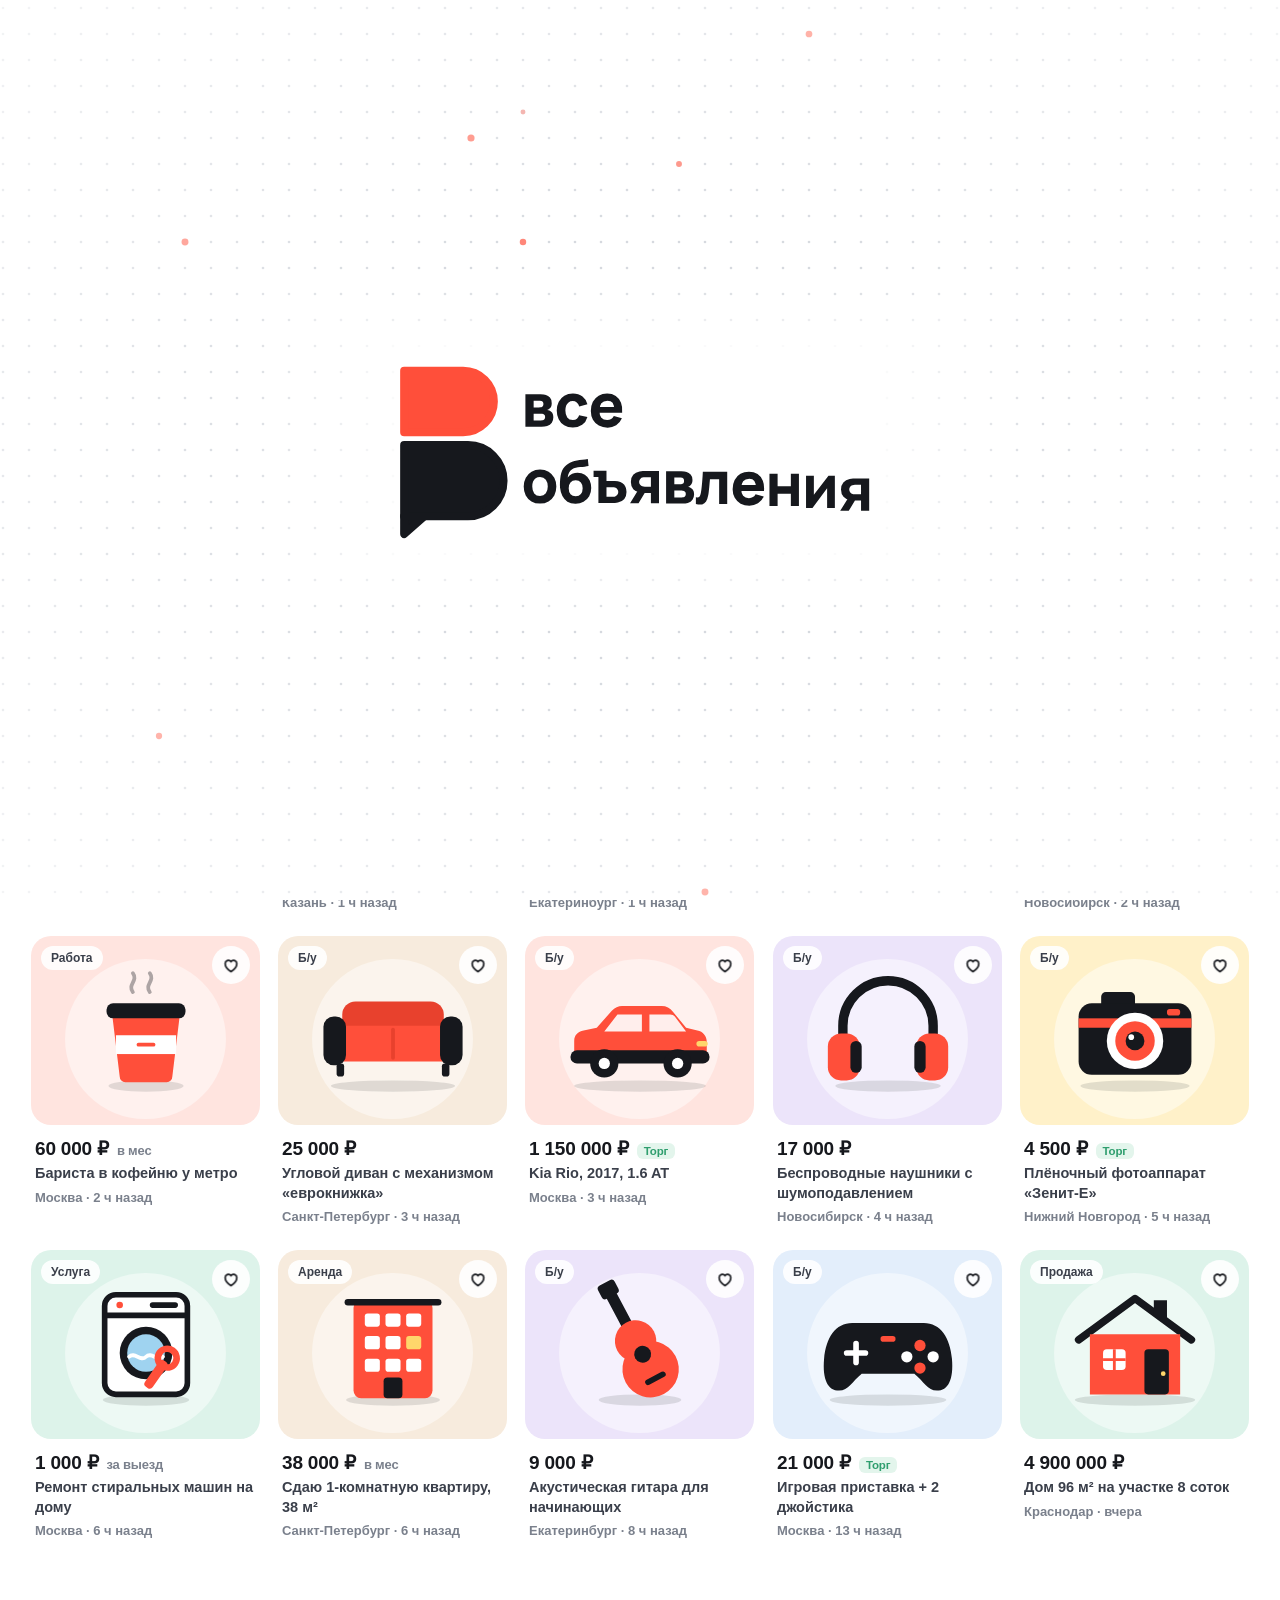
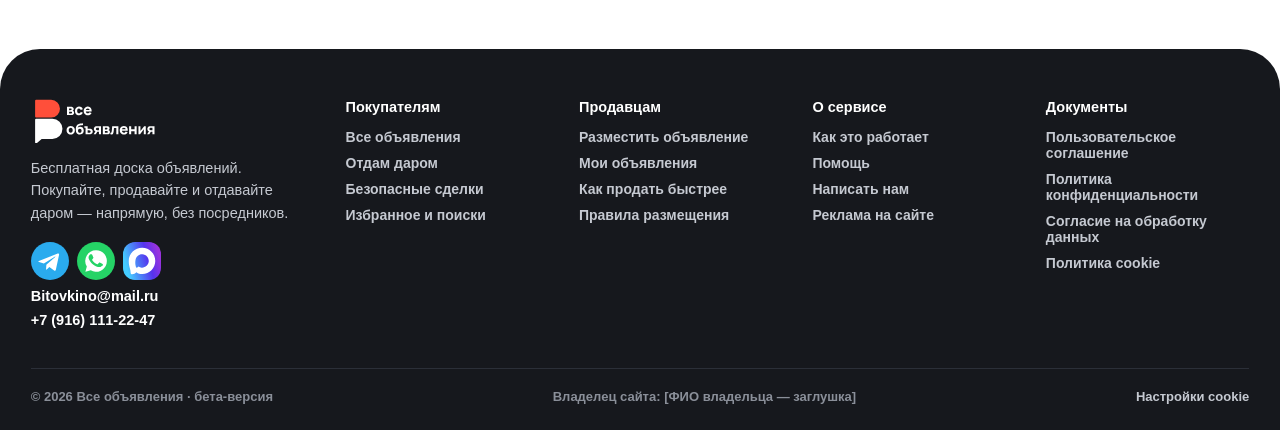
==== site/index.html @ bdd93859 "Deeper site: smart search, category filters, ad page, cabinet, login, docs, footer, contact button -" ====
<!DOCTYPE html>
<html lang="ru" class="intro-on">
<head>
<meta charset="utf-8">
<meta name="viewport" content="width=device-width, initial-scale=1">
<title>Все объявления</title>
<meta name="description" content="Все объявления — покупайте, продавайте и отдавайте даром. Размещение бесплатно.">
<link rel="icon" href="data:image/svg+xml,%3Csvg xmlns=%27http://www.w3.org/2000/svg%27 viewBox=%270 0 150 214%27%3E%3Cg transform=%27translate(20 4)%27 stroke-linejoin=%27round%27 stroke-width=%2710%27%3E%3Cpath d=%27M5 5H78A38 38 0 0 1 78 81H5Z%27 fill=%27%23FF4F3A%27 stroke=%27%23FF4F3A%27/%3E%3Cpath d=%27M5 97H84A44 44 0 0 1 84 185H30L5 207Z%27 fill=%27%2316181D%27 stroke=%27%2316181D%27/%3E%3C/g%3E%3C/svg%3E">
<meta name="theme-color" content="#FFFFFF">
<meta http-equiv="Content-Security-Policy" content="default-src 'self'; script-src 'self' 'unsafe-inline'; style-src 'self' 'unsafe-inline' https://fonts.googleapis.com; font-src https://fonts.gstatic.com; img-src 'self' data: blob:; connect-src 'self'; object-src 'none'; base-uri 'none'; form-action 'self' mailto:">
<meta name="referrer" content="strict-origin-when-cross-origin">
<link rel="preconnect" href="https://fonts.googleapis.com">
<link rel="preconnect" href="https://fonts.gstatic.com" crossorigin>
<link href="https://fonts.googleapis.com/css2?family=Manrope:wght@500;600;700;800&display=swap" rel="stylesheet">
<style>
/* ===== база ===== */
html, body { margin: 0; background: #fff; }
body { font-family: "Manrope", "Helvetica Neue", Arial, sans-serif; color: #16181D; }
html.intro-on { overflow: hidden; }

/* ===== интро ===== */
#intro { position: fixed; inset: 0; z-index: 9999; background: #fff; cursor: pointer; transition: opacity .4s ease; }
#intro.gone { opacity: 0; pointer-events: none; }
#intro #scene, #intro #bg { position: absolute; inset: 0; width: 100%; height: 100%; display: block; }
#bar { display: none; }

/* ===== шапка ===== */
/* =========================================================
   Все объявления — шапка сайта
   Анимации — только transform / opacity / stroke-dashoffset,
   всё на CSS; JS лишь переключает классы.
   ========================================================= */
:root {
  --ink: #16181D;
  --ink-2: #3A3F4A;
  --muted: #7A808C;
  --accent: #FF4F3A;
  --accent-2: #E8412D;
  --accent-soft: #FFEDEA;
  --paper: #FFFFFF;
  --mist: #F4F5F7;
  --line: #E8EAEE;
  --spring: cubic-bezier(.3, 1.55, .5, 1);
  --smooth: cubic-bezier(.2, .8, .2, 1);
  --hdr-font: "Manrope", "Helvetica Neue", Arial, sans-serif;
}

.hdr { position: fixed; top: 0; left: 0; right: 0; z-index: 100; font-family: var(--hdr-font); color: var(--ink); background: var(--paper); }
.hdr * { box-sizing: border-box; }
:where(.hdr) button { font: inherit; color: inherit; cursor: pointer; }
:where(.hdr) a { color: inherit; text-decoration: none; }
.hdr svg { display: block; overflow: visible; }
.hdr :focus-visible { outline: 2px solid var(--accent); outline-offset: 2px; }
.hdr .search__input:focus-visible { outline: none; }
.hdr__wrap { max-width: var(--page-max, 1760px); margin: 0 auto; padding: 0 var(--page-pad, clamp(12px, 2.4vw, 40px)); }
.hdr-space { height: 206px; }

/* ---------- верхняя строка ---------- */
.hdr-top { font-size: 13px; color: var(--muted); display: grid; grid-template-rows: 1fr; transition: grid-template-rows .35s var(--smooth); }
.hdr-top > div { overflow: hidden; min-height: 0; }
.hdr-top__in { display: flex; align-items: center; gap: 22px; height: 38px; }
.hdr-top a { transition: color .2s; white-space: nowrap; }
.hdr-top a:hover { color: var(--ink); }
.hdr-top__right { margin-left: auto; display: flex; gap: 22px; align-items: center; }
.hdr-top__right .safe { display: inline-flex; align-items: center; gap: 6px; }
.safe svg path { stroke-dasharray: 20; stroke-dashoffset: 0; }
.safe:hover svg path.chk { animation: draw .5s var(--smooth); }
@keyframes draw { from { stroke-dashoffset: 20; } }

/* пометка о запуске */
.note { display: inline-flex; align-items: center; gap: 8px; color: var(--ink-2); font-weight: 700; }
.note__beta { padding: 2px 7px; border-radius: 6px; background: var(--accent-soft); color: var(--accent); font-size: 11px; font-weight: 800; letter-spacing: .06em; text-transform: uppercase; }
.hdr-top__links { display: flex; gap: 22px; }
.hdr-top a.hl { display: inline-flex; align-items: center; gap: 6px; }
.hl svg { transition: transform .4s var(--spring); }
.hl:hover svg { transform: rotate(-12deg) scale(1.1); }

/* ---------- основная строка ---------- */
.hdr-main__in { display: flex; align-items: center; gap: 16px; height: 76px; transition: height .35s var(--smooth); }

/* логотип */
.logo { flex: none; display: block; height: 42px; transition: height .35s var(--smooth); }
.logo svg { height: 100%; width: auto; }
.logo .wave { fill: none; stroke-width: 9; stroke-linecap: round; opacity: 0; transform-box: fill-box; }
.logo:hover .wave { animation: logo-wave .9s var(--smooth) both; }
.logo:hover .wave--2 { animation-delay: .12s; }
.logo:hover .wave--3 { animation-delay: .24s; }
@keyframes logo-wave { 0% { opacity: .9; transform: translateX(-30px) scale(.6); } 100% { opacity: 0; transform: translateX(26px) scale(1.15); } }
.logo .bowl { transition: transform .45s var(--spring); transform-box: fill-box; transform-origin: 0 50%; }
.logo:hover .bowl--a { transform: scaleX(1.06); }
.logo:hover .bowl--b { transform: scaleX(1.03); transition-delay: .06s; }

/* ---------- поиск ---------- */
.search { position: relative; flex: 1; min-width: 0; max-width: 980px; }
.search__box {
  position: relative; display: flex; align-items: center; height: 52px; padding: 5px;
  background: var(--mist); border-radius: 999px;
  transition: background-color .25s, box-shadow .3s;
}
.search.is-focus .search__box { background: #fff; box-shadow: 0 10px 30px -12px rgba(22, 24, 29, .25); }
/* обводка «рисуется» по кругу при фокусе */
.search__ring { position: absolute; inset: 0; width: 100%; height: 100%; pointer-events: none; }
.search__ring rect { fill: none; stroke: var(--accent); stroke-width: 2; stroke-dasharray: 1 1; stroke-dashoffset: 1; transition: stroke-dashoffset .7s var(--smooth); }
.search.is-focus .search__ring rect { stroke-dashoffset: 0; }

/* кнопка «Категории» */
.cat-btn {
  flex: none; display: inline-flex; align-items: center; gap: 10px; height: 42px; padding: 0 16px 0 12px;
  border: 0; border-radius: 999px; background: var(--ink); color: #fff; font-weight: 800; font-size: 14.5px;
  transition: transform .2s, background-color .25s;
}
.cat-btn:hover { background: #22252c; }
.cat-btn:active { transform: scale(.96); }
.cat-btn .cards rect { transform-box: fill-box; transform-origin: 50% 100%; transition: transform .45s var(--spring), fill .3s; }
.cat-btn:hover .cards .k1, .is-menu .cat-btn .cards .k1 { transform: translate(-2px, 1px) rotate(-16deg); }
.cat-btn:hover .cards .k3, .is-menu .cat-btn .cards .k3 { transform: translate(2px, 1px) rotate(16deg); }
.cat-btn:hover .cards .k2, .is-menu .cat-btn .cards .k2 { transform: translateY(-2px); fill: var(--accent); }
.cat-btn .chev { transition: transform .4s var(--spring); opacity: .7; }
.is-menu .cat-btn .chev { transform: rotate(180deg); }

/* поле ввода с живым плейсхолдером */
.search__field { position: relative; flex: 1; min-width: 0; height: 100%; }
.search__input { width: 100%; height: 100%; border: 0; background: transparent; padding: 0 12px 0 16px; font: inherit; font-size: 15px; font-weight: 600; color: var(--ink); outline: none; }
.search__ph { position: absolute; left: 16px; right: 8px; top: 0; bottom: 0; pointer-events: none; overflow: hidden; font-size: 15px; font-weight: 600; white-space: nowrap; }
.search__ph > span { position: absolute; inset: 0; display: flex; align-items: center; transition: transform .45s var(--spring), opacity .25s; }
.search__ph .def { color: var(--muted); }
.search__ph .typed { color: var(--ink-2); transform: translateY(100%); opacity: 0; }
.search__ph .typed .pre { color: var(--muted); margin-right: .3em; }
.search__ph .caret { display: inline-block; width: 2px; height: 1.15em; margin-left: 2px; background: var(--accent); border-radius: 1px; animation: blink 1s steps(1) infinite; }
@keyframes blink { 50% { opacity: 0; } }
/* при наведении подсказка уезжает вверх, а в поле «печатаются» примеры */
.search.is-typing .search__ph .def { transform: translateY(-100%); opacity: 0; }
.search.is-typing .search__ph .typed { transform: none; opacity: 1; }
.search.has-value .search__ph, .search.is-focus .search__ph { opacity: 0; }

/* регион внутри поиска */
.region { flex: none; display: inline-flex; align-items: center; gap: 6px; height: 42px; padding: 0 14px 0 12px; border: 0; background: transparent; font-weight: 700; font-size: 14px; color: var(--ink-2); position: relative; border-radius: 999px; transition: background-color .2s; }
.region::before { content: ""; position: absolute; left: 0; top: 11px; bottom: 11px; width: 1px; background: #D9DCE2; }
.region:hover { background: rgba(22, 24, 29, .05); }
.region .pin { transform-box: fill-box; transform-origin: 50% 100%; }
.region .shadow { transform-box: fill-box; transform-origin: 50% 50%; }
.region:hover .pin { animation: pin-hop .8s var(--smooth); }
.region:hover .shadow { animation: pin-shadow .8s var(--smooth); }
@keyframes pin-hop { 0% { transform: none; } 35% { transform: translateY(-5px) scaleY(1.05); } 62% { transform: translateY(0) scale(1.12, .86); } 80% { transform: translateY(-1.5px); } 100% { transform: none; } }
@keyframes pin-shadow { 35% { transform: scale(.45); opacity: .35; } 62% { transform: scale(1.2); } }

.city { position: absolute; top: calc(100% + 10px); right: 40px; width: 260px; z-index: 6; background: #fff; border-radius: 20px; padding: 12px;
  box-shadow: 0 24px 60px -20px rgba(22, 24, 29, .3), 0 0 0 1px var(--line);
  opacity: 0; transform: translateY(-6px) scale(.97); transform-origin: 80% 0; pointer-events: none; transition: opacity .2s, transform .35s var(--spring); }
.search.is-city .city { opacity: 1; transform: none; pointer-events: auto; }
.city input { width: 100%; height: 38px; border: 0; border-radius: 12px; background: var(--mist); padding: 0 12px; font: inherit; font-size: 14px; font-weight: 600; outline: none; }
.city input:focus { box-shadow: 0 0 0 2px var(--accent); }
.hdr .city input:focus-visible { outline: none; }
.city ul { list-style: none; margin: 8px 0 0; padding: 0; max-height: 240px; overflow: auto; }
.city li button { width: 100%; text-align: left; border: 0; background: transparent; padding: 8px 10px; border-radius: 10px; font-weight: 600; font-size: 14px; display: flex; justify-content: space-between; }
.city li button:hover { background: var(--mist); }
.city li button[aria-selected="true"]::after { content: ""; width: 8px; height: 8px; border-radius: 50%; background: var(--accent); align-self: center; }
.city .empty { padding: 8px 10px; color: var(--muted); font-size: 13px; }

/* кнопка «Найти» */
.go { flex: none; width: 42px; height: 42px; border-radius: 50%; border: 0; background: var(--accent); color: #fff; display: grid; place-items: center; position: relative; transition: transform .25s var(--spring), background-color .2s; }
.go:hover { background: var(--accent-2); transform: scale(1.06); }
.go:active { transform: scale(.92); }
.go .lens { transition: transform .3s; }
.go:hover .lens { animation: lens-orbit 1.1s linear infinite; }
@keyframes lens-orbit { 0% { transform: translate(0, -1.5px); } 25% { transform: translate(1.5px, 0); } 50% { transform: translate(0, 1.5px); } 75% { transform: translate(-1.5px, 0); } 100% { transform: translate(0, -1.5px); } }
.go::after { content: ""; position: absolute; inset: 0; border-radius: 50%; border: 2px solid var(--accent); opacity: 0; }
.go.is-sent::after { animation: ring 0.6s ease-out; }
@keyframes ring { from { opacity: .8; transform: scale(1); } to { opacity: 0; transform: scale(1.8); } }

/* выпадашка подсказок */
.suggest {
  position: absolute; left: 0; right: 0; top: calc(100% + 10px); z-index: 5;
  background: #fff; border-radius: 22px; padding: 18px; box-shadow: 0 24px 60px -20px rgba(22, 24, 29, .3), 0 0 0 1px var(--line);
  opacity: 0; transform: translateY(-6px) scale(.985); transform-origin: 50% 0; pointer-events: none;
  transition: opacity .2s, transform .35s var(--spring);
}
.search.is-focus .suggest { opacity: 1; transform: none; pointer-events: auto; }
.suggest h4 { margin: 0 0 10px; font-size: 12px; font-weight: 800; text-transform: uppercase; letter-spacing: .08em; color: var(--muted); }
.suggest__recent { display: flex; flex-wrap: wrap; gap: 8px; margin-bottom: 16px; }
.chip-s { display: inline-flex; align-items: center; gap: 6px; padding: 7px 12px; border-radius: 999px; background: var(--mist); font-size: 13.5px; font-weight: 700; transition: background-color .2s, transform .2s; }
.chip-s:hover { background: var(--accent-soft); transform: translateY(-1px); }
.suggest__list { list-style: none; margin: 0; padding: 0; }
.suggest__list a { display: flex; align-items: center; gap: 10px; padding: 9px 10px; border-radius: 12px; font-weight: 600; font-size: 14.5px; transition: background-color .15s; }
.suggest__list a:hover { background: var(--mist); }
.suggest__list small { margin-left: auto; color: var(--muted); font-weight: 600; }
.suggest__list .up { color: var(--accent); }

/* ---------- иконки справа ---------- */
.acts { flex: none; display: flex; align-items: center; gap: 4px; }
.ico {
  position: relative; width: 46px; height: 46px; border-radius: 50%; border: 0; background: transparent; display: grid; place-items: center;
  transition: background-color .2s, transform .2s;
}
.ico:hover { background: var(--mist); }
.ico:active { transform: scale(.92); }
.ico .tip { position: absolute; top: calc(100% + 6px); left: 50%; transform: translate(-50%, -4px); background: var(--ink); color: #fff; font-size: 12px; font-weight: 700; padding: 5px 9px; border-radius: 8px; white-space: nowrap; opacity: 0; pointer-events: none; transition: opacity .2s, transform .3s var(--spring); }
.ico:hover .tip { opacity: 1; transform: translate(-50%, 0); transition-delay: .35s; }
.badge { position: absolute; top: 6px; right: 5px; min-width: 18px; height: 18px; padding: 0 5px; border-radius: 9px; background: var(--accent); color: #fff; font-size: 11px; font-weight: 800; line-height: 18px; text-align: center; box-shadow: 0 0 0 2px #fff; }
.ico:hover .badge { animation: badge-pop .45s var(--spring); }
@keyframes badge-pop { 40% { transform: scale(1.3); } }

/* избранное: сердце бьётся, из-за него всплывают маленькие сердечки */
.fav .heart { transform-box: fill-box; transform-origin: 50% 60%; transition: fill .25s; }
.fav:hover .heart { animation: beat .8s var(--smooth); }
@keyframes beat { 15% { transform: scale(1.18); } 30% { transform: scale(.94); } 45% { transform: scale(1.1); } 70% { transform: none; } }
.fav .mini { opacity: 0; transform-box: fill-box; transform-origin: 50% 100%; }
.fav:hover .mini--1 { animation: float-l 1s .1s ease-out both; }
.fav:hover .mini--2 { animation: float-r 1s .25s ease-out both; }
@keyframes float-l { 0% { opacity: 0; transform: translate(0, 0) scale(.3); } 30% { opacity: 1; } 100% { opacity: 0; transform: translate(-6px, -13px) scale(1) rotate(-15deg); } }
@keyframes float-r { 0% { opacity: 0; transform: translate(0, 0) scale(.3); } 30% { opacity: 1; } 100% { opacity: 0; transform: translate(7px, -12px) scale(.9) rotate(15deg); } }
.fav.is-on .heart { fill: var(--accent); stroke: var(--accent); }

/* сообщения: облачко из логотипа, внутри «печатают» точки */
.msg .bub { transform-box: fill-box; transform-origin: 0 100%; transition: transform .4s var(--spring); }
.msg:hover .bub { transform: rotate(-6deg) scale(1.04); }
.msg .dot { transform-box: fill-box; transform-origin: 50% 50%; opacity: 0; transition: opacity .2s; }
.msg:hover .dot { opacity: 1; animation: typing .9s ease-in-out infinite; }
.msg:hover .dot:nth-child(2) { animation-delay: .12s; }
.msg:hover .dot:nth-child(3) { animation-delay: .24s; }
@keyframes typing { 0%, 60%, 100% { transform: translateY(0); } 30% { transform: translateY(-2px); } }

/* уведомления: колокольчик с язычком-маятником */
.bell .body { transform-box: view-box; transform-origin: 12px 3px; }
.bell .clap { transform-box: view-box; transform-origin: 12px 3px; }
.bell:hover .body { animation: swing .9s var(--smooth); }
.bell:hover .clap { animation: swing .9s .06s var(--smooth); }
@keyframes swing { 15% { transform: rotate(14deg); } 35% { transform: rotate(-11deg); } 55% { transform: rotate(7deg); } 75% { transform: rotate(-3deg); } 100% { transform: none; } }

/* ---------- «Войти» ---------- */
.login {
  flex: none; display: inline-flex; align-items: center; gap: 8px; height: 46px; padding: 0 18px 0 12px; border-radius: 999px;
  border: 1.5px solid var(--line); background: #fff; font-weight: 800; font-size: 14.5px; position: relative; overflow: hidden;
  transition: border-color .25s, transform .2s;
}
.login:hover { border-color: var(--ink); }
.login:active { transform: scale(.96); }
.login .head { transform-box: fill-box; transform-origin: 50% 100%; }
.login .hand { transform-box: fill-box; transform-origin: 50% 100%; opacity: 0; }
.login:hover .head { animation: peek .7s var(--spring); }
.login:hover .hand { animation: wave-hand .9s .15s ease-in-out both; }
@keyframes peek { 0% { transform: translateY(3px); } 100% { transform: none; } }
@keyframes wave-hand { 0% { opacity: 0; transform: translateY(3px) rotate(0); } 20% { opacity: 1; transform: rotate(-18deg); } 45% { transform: rotate(16deg); } 70% { transform: rotate(-10deg); } 100% { opacity: 1; transform: rotate(0); } }
.login .lbl { display: inline-grid; }
.login .lbl span { grid-area: 1 / 1; transition: transform .35s var(--spring), opacity .2s; }
.login .lbl span:last-child { transform: translateY(120%); opacity: 0; }
.login:hover .lbl span:first-child { transform: translateY(-120%); opacity: 0; }
.login:hover .lbl span:last-child { transform: none; opacity: 1; }

/* ---------- «Разместить объявление» ---------- */
.post {
  flex: none; display: inline-flex; align-items: center; gap: 10px; height: 46px; padding: 0 20px 0 6px; border-radius: 999px; border: 0;
  background: var(--accent); color: #fff; font-weight: 800; font-size: 14.5px; position: relative; isolation: isolate;
  transition: transform .25s var(--spring), background-color .2s;
}
.post:hover { background: var(--accent-2); }
.post:active { transform: scale(.96); }
.post__plus {
  width: 34px; height: 34px; border-radius: 50%; background: #fff; color: var(--accent); display: grid; place-items: center; position: relative;
  transition: border-radius .45s var(--spring), transform .45s var(--spring);
}
/* плюс превращается в облачко-объявление с хвостиком */
.post__plus::after { content: ""; position: absolute; left: 0; bottom: -5px; width: 10px; height: 8px; background: #fff; clip-path: polygon(0 0, 100% 0, 0 100%); transform: scale(0); transform-origin: 0 0; transition: transform .35s var(--spring); }
.post:hover .post__plus { border-radius: 50% 50% 50% 6px; transform: translateY(-2px); }
.post:hover .post__plus::after { transform: scale(1); transition-delay: .08s; }
.post__plus svg { transition: transform .5s var(--spring); }
.post:hover .post__plus svg { transform: rotate(90deg); }
/* звуковая волна от кнопки */
.post::before { content: ""; position: absolute; inset: 0; border-radius: inherit; border: 2px solid var(--accent); opacity: 0; z-index: -1; }

@keyframes post-wave { 0% { opacity: .7; transform: scale(1); } 100% { opacity: 0; transform: scale(1.15, 1.5); } }
.post .short { display: none; }

/* ---------- строка категорий: плитки ---------- */
.hdr-cats { display: grid; grid-template-rows: 1fr; transition: grid-template-rows .35s var(--smooth); border-bottom: 1px solid var(--line); }
.hdr-cats > div { overflow: hidden; min-height: 0; }
.cats { display: flex; justify-content: space-between; gap: 4px; padding: 2px 0 12px; overflow-x: auto; scrollbar-width: none; }
.cats::-webkit-scrollbar { display: none; }
.cat { flex: 1 0 84px; max-width: 128px; display: flex; flex-direction: column; align-items: center; gap: 6px; padding: 4px 2px; border-radius: 16px;
  font-size: 12.5px; font-weight: 700; line-height: 1.2; text-align: center; color: var(--ink-2); transition: color .2s; }
.cat__ic { width: 48px; height: 48px; border-radius: 16px; background: var(--mist); display: grid; place-items: center; transition: background-color .25s, transform .35s var(--spring), border-radius .35s var(--spring); }
.cat:hover { color: var(--ink); }
.cat:hover .cat__ic { background: var(--accent-soft); transform: translateY(-2px); border-radius: 18px 18px 18px 6px; }
.cat svg { width: 24px; height: 24px; }
.cat [class] { transform-box: fill-box; }
.cat--free .cat__ic { background: var(--accent-soft); color: var(--accent); }
.cat--free { color: var(--accent); }
.cat--free:hover { color: var(--accent); }
.cat--free:hover .cat__ic { background: #FFDCD6; }
/* запчасти: шестерёнка проворачивается */
.cat .gr { transform-origin: 50% 50%; }
.cat:hover .gr { animation: spin 1.2s linear infinite; }
/* отдам даром: крышка подарка подпрыгивает, из коробки вылетает искра */
.cat .lid { transform-origin: 50% 100%; }
.cat:hover .lid { animation: lid 0.9s var(--smooth); }
@keyframes lid { 30% { transform: translateY(-3px) rotate(-8deg); } 60% { transform: translateY(-1px) rotate(4deg); } }
.cat .spark { opacity: 0; transform-origin: 50% 100%; }
.cat:hover .spark { animation: spark .9s .1s ease-out; }
@keyframes spark { 0% { opacity: 0; transform: translateY(2px) scale(.4); } 30% { opacity: 1; } 100% { opacity: 0; transform: translateY(-4px) scale(1.1); } }
/* авто: колёса крутятся, кузов покачивается */
.cat .wh { transform-origin: 50% 50%; }
.cat:hover .wh { animation: spin .6s linear infinite; }
.cat:hover .car { animation: bob .3s ease-in-out infinite alternate; }
@keyframes spin { to { transform: rotate(360deg); } }
@keyframes bob { to { transform: translateY(-.8px); } }
/* недвижимость: загорается окно, из трубы идёт дымок */
.cat .win { transition: fill .3s; }
.cat:hover .win { fill: var(--accent); }
.cat .smoke { opacity: 0; }
.cat:hover .smoke { animation: smoke 1.2s ease-out infinite; }
@keyframes smoke { 0% { opacity: .8; transform: translate(0, 0) scale(.6); } 100% { opacity: 0; transform: translate(2px, -6px) scale(1.4); } }
/* работа: ручка портфеля приподнимается */
.cat .hdl { transition: transform .35s var(--spring); }
.cat:hover .hdl { transform: translateY(-2px); }
.cat .lock { transition: fill .25s; }
.cat:hover .lock { fill: var(--accent); }
/* электроника: экран загорается, телефон вибрирует */
.cat .scr { transition: fill .25s; }
.cat:hover .scr { fill: var(--accent); }
.cat:hover .ph { animation: buzz .35s linear 2; transform-origin: 50% 50%; }
@keyframes buzz { 25% { transform: rotate(-7deg); } 75% { transform: rotate(7deg); } }
/* одежда: футболка качается на плечиках */
.cat .tee { transform-origin: 50% 0; }
.cat:hover .tee { animation: sway 1s var(--smooth); }
@keyframes sway { 20% { transform: rotate(9deg); } 45% { transform: rotate(-7deg); } 70% { transform: rotate(3deg); } }
/* дом и сад: листья шевелятся */
.cat .lf1 { transform-origin: 100% 100%; }
.cat .lf2 { transform-origin: 0 100%; }
.cat:hover .lf1 { animation: leaf-l .9s ease-in-out infinite alternate; }
.cat:hover .lf2 { animation: leaf-r .9s ease-in-out infinite alternate; }
@keyframes leaf-l { to { transform: rotate(-14deg); } }
@keyframes leaf-r { to { transform: rotate(14deg); } }
/* услуги: ключ подкручивает */
.cat .wr { transform-origin: 50% 50%; }
.cat:hover .wr { animation: twist .8s var(--smooth); }
@keyframes twist { 30% { transform: rotate(-35deg); } 60% { transform: rotate(10deg); } }
/* животные: пальчики лапки топают по очереди */
.cat .toe { transform-origin: 50% 100%; }
.cat:hover .toe { animation: tap .5s ease-in-out; }
.cat:hover .toe:nth-of-type(2) { animation-delay: .08s; }
.cat:hover .toe:nth-of-type(3) { animation-delay: .16s; }
.cat:hover .toe:nth-of-type(4) { animation-delay: .24s; }
@keyframes tap { 50% { transform: translateY(-2px) scale(1.15); } }
/* хобби и спорт: мяч прыгает */
.cat .ball { transform-origin: 50% 100%; }
.cat:hover .ball { animation: hop .55s cubic-bezier(.3, 0, .7, 1) infinite alternate; }
.cat .bsh { transform-origin: 50% 50%; }
.cat:hover .bsh { animation: shade .55s cubic-bezier(.3, 0, .7, 1) infinite alternate; }
@keyframes hop { from { transform: translateY(0) scaleY(.9); } to { transform: translateY(-5px); } }
@keyframes shade { to { transform: scaleX(.5); opacity: .4; } }
/* детям: шарик парит, ниточка вьётся */
.cat .bln { transform-origin: 50% 100%; }
.cat:hover .bln { animation: float 1.2s ease-in-out infinite alternate; }
@keyframes float { to { transform: translateY(-2px) rotate(6deg); } }

/* ---------- мега-меню категорий ---------- */
.mega {
  position: absolute; left: 0; right: 0; top: 100%;
  background: #fff; border-bottom: 1px solid var(--line); box-shadow: 0 40px 80px -40px rgba(22, 24, 29, .35);
  clip-path: inset(0 0 100% 0); visibility: hidden; transition: clip-path .5s var(--smooth), visibility 0s .5s;
}
.is-menu .mega { clip-path: inset(0 0 -80px 0); visibility: visible; transition: clip-path .55s var(--smooth), visibility 0s; }
.mega__in { display: grid; grid-template-columns: 270px 1fr 300px; gap: 32px; padding: 24px var(--page-pad, 32px) 30px; min-height: 380px; }
.mega__side { display: grid; gap: 14px; align-content: start; padding-left: 28px; border-left: 1px solid var(--line); }
.mega__nav { list-style: none; margin: 0; padding: 0; border-right: 1px solid var(--line); padding-right: 18px; }
.mega__nav button { width: 100%; display: flex; align-items: center; gap: 12px; padding: 10px 12px; border: 0; background: transparent; border-radius: 14px; font-weight: 700; font-size: 15px; text-align: left; color: var(--ink-2); transition: background-color .2s, color .2s; }
.mega__nav svg { width: 22px; height: 22px; flex: none; }
.mega__nav button .n { margin-left: auto; font-size: 12px; color: var(--muted); font-weight: 700; }
.mega__nav button.is-on { background: var(--mist); color: var(--ink); }
.mega__nav button.is-on::after { content: ""; width: 6px; height: 6px; border-radius: 50%; background: var(--accent); margin-left: 8px; }
.mega__nav li, .mega__col, .mega__promo { opacity: 0; transform: translateY(10px); }
.mega__promo { transform: none; }
.is-menu .mega__nav li, .is-menu .mega__col, .is-menu .mega__promo { animation: rise .5s var(--spring) both; animation-delay: calc(var(--i, 0) * 30ms + 80ms); }
@keyframes rise { to { opacity: 1; transform: none; } }
.mega__body h3 { margin: 6px 0 16px; font-size: 22px; font-weight: 800; letter-spacing: -.02em; }
.mega__cols { display: grid; grid-template-columns: repeat(3, 1fr); gap: 6px 24px; }
.mega__col a { display: block; padding: 7px 0; font-weight: 600; font-size: 14.5px; color: var(--ink-2); position: relative; width: fit-content; }
.mega__col a::after { content: ""; position: absolute; left: 0; right: 0; bottom: 4px; height: 2px; background: var(--accent); transform: scaleX(0); transform-origin: 0 50%; transition: transform .3s var(--smooth); }
.mega__col a:hover { color: var(--ink); }
.mega__col a:hover::after { transform: scaleX(1); }
.mega__body.swap .mega__col { animation: rise .45s var(--spring) both; animation-delay: calc(var(--i, 0) * 25ms); }
.mega__promo { background: var(--ink); color: #fff; border-radius: 22px 22px 22px 8px; padding: 20px; position: relative; }
.mega__promo::after { content: ""; position: absolute; left: 0; bottom: -14px; width: 24px; height: 16px; background: var(--ink); clip-path: polygon(0 0, 100% 0, 0 100%); }
.mega__promo b { display: block; font-size: 17px; line-height: 1.25; margin-bottom: 6px; }
.mega__promo p { margin: 0 0 16px; color: #A9AEB9; font-size: 14px; line-height: 1.45; }
.mega__promo .post { height: 40px; }
.mega__ad { display: grid; gap: 4px; padding: 18px; border-radius: 18px; border: 1.5px dashed #D5D8DE; background: repeating-linear-gradient(135deg, #fff 0 10px, #FAFAFB 10px 20px); min-height: 130px; align-content: center; opacity: 0; transform: translateY(10px); transition: border-color .2s; }
.is-menu .mega__ad { animation: rise .5s var(--spring) both; animation-delay: calc(var(--i, 0) * 30ms + 80ms); }
.mega__ad:hover { border-color: var(--ink); }
.mega__ad small { font-size: 11px; font-weight: 800; letter-spacing: .08em; text-transform: uppercase; color: var(--muted); }
.mega__ad b { font-size: 15px; } .mega__ad span { font-size: 13px; color: var(--accent); font-weight: 700; }
.mega__promo::after { display: none; }

.scrim { position: fixed; inset: 0; top: var(--hdr-h, 0); background: rgba(22, 24, 29, .25); opacity: 0; pointer-events: none; transition: opacity .3s; z-index: 90; }
.is-menu ~ .scrim, .scrim.on { opacity: 1; pointer-events: auto; }

/* ---------- при прокрутке ---------- */
.hdr.is-scrolled { box-shadow: 0 8px 30px -18px rgba(22, 24, 29, .35); }
.hdr.is-scrolled .hdr-top { grid-template-rows: 0fr; }
.hdr.is-scrolled .hdr-main__in { height: 66px; }
.hdr.is-scrolled .logo { height: 36px; }
.hdr.is-tucked .hdr-cats { grid-template-rows: 0fr; }

/* ---------- адаптив ---------- */
@media (max-width: 1180px) {
  .login .lbl, .ico--bell { display: none; }
  .login { padding: 0 12px; }
}
@media (max-width: 1200px) { .mega__in { grid-template-columns: 240px 1fr; } .mega__side { display: none; } }
@media (max-width: 980px) {
  .hdr-top__links a:nth-child(2) { display: none; }
  .post .long { display: none; }
  .post .short { display: inline; }
  .region .txt { display: none; }
}
@media (max-width: 760px) {
  .hdr-top { display: none; }
  .cats { justify-content: flex-start; }
  .cat { flex: 0 0 76px; }
  .hdr-main__in { flex-wrap: wrap; height: auto; padding-block: 10px; gap: 10px; }
  .hdr.is-scrolled .hdr-main__in { height: auto; }
  .logo { height: 34px; }
  .acts { margin-left: auto; }
  .search { order: 5; flex-basis: 100%; }
  .search__box { height: 48px; }
  .cat-btn { width: 38px; height: 38px; padding: 0; justify-content: center; }
  .cat-btn .txt, .cat-btn .chev { display: none; }
  .go { width: 38px; height: 38px; }
  .region { display: none; }
  .post { padding: 0 14px 0 4px; height: 42px; }
  .post .short { display: none; }
  .login { height: 42px; }
  .ico { width: 42px; height: 42px; }
  .ico--fav { display: none; }
  .mega__in { grid-template-columns: 1fr; min-height: 0; max-height: 70vh; overflow: auto; }
  .mega__nav { border: 0; padding: 0; }
  .mega__body { display: none; }
}
@media (prefers-reduced-motion: reduce) {
  .hdr *, .hdr *::before, .hdr *::after { animation-duration: .01ms !important; animation-iteration-count: 1 !important; transition-duration: .01ms !important; }
}

/* ---------- всплывающие панели иконок ---------- */
.acts { position: relative; }
.pop {
  position: absolute; top: calc(100% + 12px); right: 0; width: 340px; z-index: 7; background: #fff; border-radius: 22px; padding: 16px;
  box-shadow: 0 24px 60px -20px rgba(22, 24, 29, .32), 0 0 0 1px var(--line);
  opacity: 0; transform: translateY(-6px) scale(.97); transform-origin: 90% 0; pointer-events: none; transition: opacity .2s, transform .35s var(--spring);
}
.pop.is-open { opacity: 1; transform: none; pointer-events: auto; }
.pop h4 { margin: 0 0 12px; font-size: 16px; font-weight: 800; display: flex; align-items: center; justify-content: space-between; }
.pop h4 a { font-size: 13px; color: var(--accent); font-weight: 700; }
.pop__empty { text-align: center; padding: 14px 8px 6px; color: var(--muted); font-size: 14px; line-height: 1.45; }
.pop__empty svg { margin: 0 auto 10px; }
.pop__empty b { display: block; color: var(--ink); font-size: 15px; margin-bottom: 4px; }
.pop__btn { display: inline-flex; margin-top: 12px; padding: 9px 16px; border-radius: 999px; background: var(--ink); color: #fff !important; font-weight: 800; font-size: 13.5px; }
.pop__list { list-style: none; margin: 0; padding: 0; max-height: 340px; overflow: auto; }
.pop__item { display: flex; gap: 12px; align-items: center; padding: 8px; border-radius: 14px; transition: background-color .15s; cursor: pointer; }
.pop__item:hover { background: var(--mist); }
.pop__thumb { width: 52px; height: 52px; border-radius: 12px; flex: none; display: grid; place-items: center; overflow: hidden; }
.pop__thumb svg { width: 40px; height: 40px; }
.pop__txt { min-width: 0; flex: 1; }
.pop__txt b { display: block; font-size: 14px; font-weight: 800; }
.pop__txt span { display: block; font-size: 13px; color: var(--muted); white-space: nowrap; overflow: hidden; text-overflow: ellipsis; }
.pop__x { border: 0; background: transparent; color: var(--muted); width: 28px; height: 28px; border-radius: 50%; }
.pop__x:hover { background: #fff; color: var(--accent); }
.note-i { display: flex; gap: 12px; padding: 10px 8px; border-radius: 14px; }
.note-i + .note-i { border-top: 1px solid var(--line); }
.note-i i { flex: none; width: 34px; height: 34px; border-radius: 12px 12px 12px 4px; background: var(--accent-soft); color: var(--accent); display: grid; place-items: center; font-style: normal; }
.note-i b { display: block; font-size: 14px; }
.note-i span { font-size: 13px; color: var(--muted); line-height: 1.4; }

/* профиль после входа */
.me { flex: none; display: inline-flex; align-items: center; gap: 8px; height: 46px; padding: 0 14px 0 5px; border-radius: 999px; border: 1.5px solid var(--line); background: #fff; font-weight: 800; font-size: 14.5px; position: relative; }
.me:hover { border-color: var(--ink); }
.me__ava { width: 36px; height: 36px; border-radius: 50% 50% 50% 8px; background: var(--ink); color: #fff; display: grid; place-items: center; font-size: 15px; transition: border-radius .4s var(--spring), background-color .3s; }
.me:hover .me__ava { border-radius: 50%; background: var(--accent); }
.me__name { max-width: 110px; overflow: hidden; text-overflow: ellipsis; white-space: nowrap; }
.me-wrap { position: relative; flex: none; }
.pop--me { width: 250px; padding: 8px; }
.pop--me a, .pop--me button { display: flex; align-items: center; gap: 10px; width: 100%; padding: 10px 12px; border: 0; background: transparent; border-radius: 12px; font-weight: 700; font-size: 14.5px; text-align: left; }
.pop--me a:hover, .pop--me button:hover { background: var(--mist); }
.pop--me .sep { height: 1px; background: var(--line); margin: 6px 8px; }
.pop--me .out { color: var(--accent); }
.pop--me small { margin-left: auto; color: var(--muted); font-weight: 700; }
@media (max-width: 1180px) { .me__name { display: none; } .me { padding: 0 5px; } }
@media (max-width: 760px) { .pop { position: fixed; left: 12px; right: 12px; top: 64px; width: auto; } }


/* ===== cookie ===== */
/* Все объявления — баннер cookie.
   Облачко-сообщение в стиле знака: тёмное, с хвостиком снизу слева. */
.vo-cookie {
  --vo-ink: #16181D;
  --vo-accent: #FF4F3A;
  --vo-accent-press: #E8412D;
  --vo-text: #FFFFFF;
  --vo-muted: #A9AEB9;
  --vo-line: rgba(255, 255, 255, .12);
  position: fixed; left: 24px; bottom: 34px; z-index: 9000;
  width: min(980px, calc(100vw - 48px));
  font-family: "Manrope", "Helvetica Neue", Arial, sans-serif;
  color: var(--vo-text);
  transform-origin: 0 100%;
  animation: vo-pop .62s cubic-bezier(.3, 1.5, .55, 1) both;
}
.vo-cookie[hidden] { display: none; }
.vo-cookie__bubble {
  position: relative;
  background: var(--vo-ink);
  border-radius: 22px 22px 22px 6px;
  padding: 14px 14px 14px 18px;
  display: grid; grid-template-columns: auto minmax(0, 1fr) auto; align-items: center; column-gap: 18px;
  box-shadow: 0 18px 50px -18px rgba(22, 24, 29, .45);
}
/* хвостик — как у нижней чаши логотипа */
.vo-cookie__bubble::after {
  content: ""; position: absolute; left: 0; bottom: -15px;
  width: 26px; height: 18px; background: var(--vo-ink);
  clip-path: polygon(0 0, 100% 0, 4px 100%, 0 96%);
}

.vo-cookie__head { display: contents; }
.vo-cookie__head > div:last-child { grid-column: 2; grid-row: 1; min-width: 0; }
.vo-cookie__icon { grid-column: 1; grid-row: 1; width: 42px; height: 42px; position: relative; }
.vo-cookie__icon svg { display: block; width: 100%; height: 100%; overflow: visible; }
.vo-cookie__title { margin: 0 0 2px; font-size: 15.5px; font-weight: 800; letter-spacing: -.01em; }
.vo-cookie__text { margin: 0; font-size: 13.5px; line-height: 1.4; color: var(--vo-muted); }
.vo-cookie__text a { color: var(--vo-text); text-decoration: underline; text-decoration-color: var(--vo-accent); text-underline-offset: 3px; }

.vo-cookie__actions { grid-column: 3; grid-row: 1; display: flex; flex-wrap: nowrap; align-items: center; gap: 8px; white-space: nowrap; }
.vo-cookie button { font: inherit; cursor: pointer; }
.vo-btn {
  flex: 0 0 auto; border-radius: 999px; padding: 10px 16px; font-size: 14px; font-weight: 800;
  border: 1.5px solid transparent; transition: transform .15s ease, background-color .2s ease, border-color .2s ease;
}
.vo-btn:active { transform: scale(.96); }
.vo-btn--primary { background: var(--vo-accent); color: #fff; order: 2; }
.vo-btn--primary:hover { background: var(--vo-accent-press); }
.vo-btn--ghost { background: transparent; color: var(--vo-text); border-color: rgba(255, 255, 255, .28); }
.vo-btn--ghost:hover { border-color: #fff; }
.vo-link {
  background: none; border: 0; padding: 10px 6px; color: var(--vo-muted); font-size: 14px; font-weight: 700;
  display: inline-flex; align-items: center; gap: 6px; order: -1;
}
.vo-link:hover { color: #fff; }
.vo-link svg { transition: transform .35s cubic-bezier(.3, 1.4, .5, 1); }
.vo-cookie.is-open .vo-link svg { transform: rotate(-90deg); }
.vo-cookie.is-open .vo-link { color: #fff; }
.vo-cookie :focus-visible { outline: 2px solid var(--vo-accent); outline-offset: 2px; }

/* настройки: раскрываются плавно по высоте */
.vo-cookie__more { grid-column: 1 / -1; grid-row: 2; display: grid; grid-template-rows: 0fr; transition: grid-template-rows .45s cubic-bezier(.2, .9, .2, 1); }
.vo-cookie.is-open .vo-cookie__more { grid-template-rows: 1fr; }
.vo-cookie__more > div { overflow: hidden; }
.vo-opts { list-style: none; margin: 14px 0 0; padding: 0; border-top: 1px solid var(--vo-line); display: grid; grid-template-columns: repeat(3, 1fr); gap: 0 22px; }
.vo-opt { border-bottom: 0 !important; }
.vo-opt { display: flex; align-items: center; gap: 14px; padding: 11px 0; border-bottom: 1px solid var(--vo-line);
  opacity: 0; transform: translateY(8px); transition: opacity .3s ease, transform .4s cubic-bezier(.3, 1.4, .5, 1); }
.vo-cookie.is-open .vo-opt { opacity: 1; transform: none; }
.vo-cookie.is-open .vo-opt:nth-child(2) { transition-delay: .05s; }
.vo-cookie.is-open .vo-opt:nth-child(3) { transition-delay: .1s; }
.vo-opt__txt { flex: 1; min-width: 0; }
.vo-opt__name { display: block; font-size: 14px; font-weight: 800; }
.vo-opt__desc { display: block; font-size: 12.5px; line-height: 1.4; color: var(--vo-muted); margin-top: 2px; }

/* переключатель */
.vo-switch { position: relative; flex: none; width: 46px; height: 28px; }
.vo-switch input { position: absolute; inset: 0; margin: 0; opacity: 0; cursor: pointer; }
.vo-switch span { position: absolute; inset: 0; border-radius: 999px; background: rgba(255, 255, 255, .16); transition: background-color .25s ease; pointer-events: none; }
.vo-switch span::after { content: ""; position: absolute; top: 4px; left: 4px; width: 20px; height: 20px; border-radius: 50%; background: #fff;
  transition: transform .4s cubic-bezier(.3, 1.6, .5, 1), width .2s ease; }
.vo-switch input:checked + span { background: var(--vo-accent); }
.vo-switch input:checked + span::after { transform: translateX(18px); }
.vo-switch input:active + span::after { width: 24px; }
.vo-switch input:checked:active + span::after { transform: translateX(14px); }
.vo-switch input:disabled { cursor: not-allowed; }
.vo-switch input:disabled + span { background: rgba(255, 79, 58, .38); }
.vo-switch input:focus-visible + span { outline: 2px solid var(--vo-accent); outline-offset: 2px; }

/* ---------- анимации ---------- */
/* появление: облачко надувается из кончика хвостика */
@keyframes vo-pop {
  0%   { opacity: 0; transform: translateY(14px) scale(.35) rotate(-4deg); }
  45%  { opacity: 1; }
  100% { opacity: 1; transform: none; }
}
/* содержимое проявляется по очереди */
.vo-cookie .vo-in { animation: vo-rise .5s cubic-bezier(.2, .9, .3, 1) both; }
@keyframes vo-rise { from { opacity: 0; transform: translateY(10px); } to { opacity: 1; transform: none; } }

/* печенька: сначала целая, потом — укус */
.vo-bite circle { transform: scale(0); transition: transform .28s cubic-bezier(.3, 1.6, .5, 1); }
.vo-bite--1 circle { transform-origin: 42px 8px; }
.vo-bite--2 circle { transform-origin: 6px 42px; }
.vo-cookie.bite-1 .vo-bite--1 circle,
.vo-cookie.bite-2 .vo-bite--2 circle { transform: scale(1); }
.vo-bite--1 circle:nth-child(2) { transition-delay: .04s; }
.vo-bite--1 circle:nth-child(3) { transition-delay: .08s; }
.vo-bite--2 circle:nth-child(2) { transition-delay: .04s; }
.vo-bite--2 circle:nth-child(3) { transition-delay: .08s; }
.vo-crumb { opacity: 0; }
.vo-cookie.bite-1 .vo-crumbs--1 .vo-crumb,
.vo-cookie.bite-2 .vo-crumbs--2 .vo-crumb { animation: vo-crumb .7s cubic-bezier(.3, .1, .6, 1) both; }
.vo-crumb:nth-child(2) { animation-delay: .06s !important; }
.vo-crumb:nth-child(3) { animation-delay: .12s !important; }
@keyframes vo-crumb {
  0%   { opacity: 1; transform: translate(0, 0) scale(1); }
  100% { opacity: 0; transform: translate(var(--dx), 26px) scale(.4); }
}
/* лёгкое «звучание» от печеньки — кольцо, как волна в интро */
.vo-cookie__icon::after {
  content: ""; position: absolute; inset: 0; border-radius: 50%; border: 2px solid var(--vo-accent);
  opacity: 0; animation: vo-ring 1.1s .55s ease-out both;
}
@keyframes vo-ring { 0% { opacity: .7; transform: scale(.85); } 100% { opacity: 0; transform: scale(1.9); } }

/* уход: «принять» — печенька съедена, облачко улетает, как отправленное сообщение */
.vo-cookie.is-leaving { animation: vo-send .55s cubic-bezier(.5, -0.4, .7, .4) both; }
@keyframes vo-send {
  0%   { transform: none; opacity: 1; }
  30%  { transform: translateY(6px) scale(.97); opacity: 1; }
  100% { transform: translate(-30px, 60px) scale(.2) rotate(-8deg); opacity: 0; }
}
/* уход: «только нужные» — спокойно опускается */
.vo-cookie.is-leaving-soft { animation: vo-drop .4s ease-in both; }
@keyframes vo-drop { to { transform: translateY(30px); opacity: 0; } }

@media (max-width: 860px) {
  .vo-cookie__bubble { grid-template-columns: auto minmax(0, 1fr); row-gap: 12px; }
  .vo-cookie__actions { grid-column: 1 / -1; grid-row: 2; flex-wrap: wrap; }
  .vo-cookie__more { grid-row: 3; }
  .vo-opts { grid-template-columns: 1fr; }
  .vo-opt { border-bottom: 1px solid var(--vo-line) !important; }
}
@media (max-width: 520px) {
  .vo-cookie { left: 12px; bottom: 26px; width: calc(100vw - 24px); }
  .vo-btn { flex: 1 1 40%; }
  .vo-link { order: 3; margin: 0 auto; }
}
@media (prefers-reduced-motion: reduce) {
  .vo-cookie, .vo-cookie * , .vo-cookie *::after { animation-duration: .01s !important; animation-delay: 0s !important; transition-duration: .01s !important; }
}


/* ===== страницы ===== */
[hidden] { display: none !important; }
/* =========================================================
   Все объявления — страницы, лента, карточки, формы
   ========================================================= */
:root {
  --page-max: 1760px;
  --page-pad: clamp(12px, 2.4vw, 40px);
  --r-card: 20px;
}
.wrap { max-width: var(--page-max); margin: 0 auto; padding: 0 var(--page-pad); }
.wrap--narrow { max-width: 920px; }
#view { min-height: 70vh; }
.page { display: none; padding: 26px 0 70px; }
.page.is-on { display: block; animation: page-in .5s var(--smooth) both; }
.page--bare { padding: 0; }
@keyframes page-in { from { opacity: 0; transform: translateY(14px); } }
[data-rv] { opacity: 0; transform: translateY(18px); transition: opacity .6s var(--smooth), transform .7s var(--smooth); }
[data-rv].rv-on { opacity: 1; transform: none; }

/* ---------- кнопки ---------- */
.btn { display: inline-flex; align-items: center; justify-content: center; gap: 8px; height: 46px; padding: 0 22px; border-radius: 999px; border: 1.5px solid transparent;
  font: inherit; font-weight: 800; font-size: 15px; cursor: pointer; text-decoration: none; white-space: nowrap;
  transition: transform .25s var(--spring), background-color .2s, border-color .2s, color .2s, box-shadow .3s; }
.btn:active { transform: scale(.96); }
.btn--accent { background: var(--accent); color: #fff; }
.btn--accent:hover { background: var(--accent-2); }
.btn--ink { background: var(--ink); color: #fff; }
.btn--ink:hover { background: #2a2e37; }
.btn--ghost { background: #fff; color: var(--ink); border-color: var(--line); }
.btn--ghost:hover { border-color: var(--ink); }
.btn--wide { width: 100%; }
.btn:focus-visible, a:focus-visible, button:focus-visible, input:focus-visible, textarea:focus-visible { outline: 2px solid var(--accent); outline-offset: 2px; }
.btn[disabled] { opacity: .5; cursor: default; transform: none; }

/* ---------- лента ---------- */
.feed-head { display: flex; align-items: flex-end; justify-content: space-between; gap: 16px 24px; flex-wrap: wrap; margin: 6px 0 18px; }
.feed-title { margin: 0; font-size: clamp(24px, 2.4vw, 32px); font-weight: 800; letter-spacing: -.02em; }
.feed-sub { margin: 4px 0 0; color: var(--muted); font-weight: 600; font-size: 14.5px; }
.tabs, .seg { position: relative; display: inline-flex; padding: 4px; border-radius: 999px; background: var(--mist); isolation: isolate; }
.tabs button, .seg button { position: relative; z-index: 1; border: 0; background: transparent; padding: 9px 16px; border-radius: 999px; font: inherit; font-weight: 700; font-size: 14px; color: var(--ink-2); cursor: pointer; transition: color .25s; white-space: nowrap; }
.tabs button[aria-selected="true"], .seg button[aria-selected="true"] { color: #fff; }
.tabs__ink, .seg__ink { position: absolute; z-index: 0; top: 4px; bottom: 4px; left: 0; width: 0; border-radius: 999px; background: var(--ink); transition: transform .45s var(--spring), width .45s var(--spring); }
.filter-chip { display: inline-flex; align-items: center; gap: 8px; margin: -4px 0 16px; padding: 7px 8px 7px 14px; border-radius: 999px; background: var(--accent-soft); color: var(--accent); font-weight: 800; font-size: 14px; animation: rise .4s var(--spring) both; }
.filter-chip a { width: 24px; height: 24px; border-radius: 50%; display: grid; place-items: center; background: #fff; color: var(--accent); text-decoration: none; font-size: 16px; line-height: 1; }
.grid { display: grid; grid-template-columns: repeat(auto-fill, minmax(clamp(160px, 15vw, 236px), 1fr)); gap: 26px 18px; }

/* ---------- карточка ---------- */
.card { position: relative; cursor: pointer; outline: none; opacity: 0; transform: translateY(20px) scale(.98); }
.card.in { animation: card-in .6s var(--spring) forwards; animation-delay: var(--d, 0ms); }
@keyframes card-in { to { opacity: 1; transform: none; } }
.card__media { position: relative; aspect-ratio: 4 / 3.3; border-radius: var(--r-card); overflow: hidden; background: var(--bg, #F4F5F7); isolation: isolate; transition: border-radius .45s var(--spring); }
.card:hover .card__media, .card:focus-visible .card__media { border-radius: var(--r-card) var(--r-card) var(--r-card) 8px; }
.card:focus-visible .card__media { box-shadow: 0 0 0 3px var(--accent); }
.card__blob { position: absolute; width: 70%; aspect-ratio: 1; left: 15%; top: 12%; border-radius: 50%; background: #fff; opacity: .45; transition: transform .7s var(--spring); z-index: -1; }
.card:hover .card__blob { transform: scale(1.18) translate(4%, -3%); }
.card__art { position: absolute; inset: 0; display: grid; place-items: center; transition: transform .6s var(--smooth); }
.card__art svg { width: 82%; height: 82%; overflow: visible; }
.card__art .it { transition: transform .55s var(--spring); transform-box: fill-box; transform-origin: 50% 100%; }
.card__art .sh { transition: transform .55s var(--spring), opacity .3s; transform-box: fill-box; transform-origin: 50% 50%; }
.card:hover .card__art .it { transform: translateY(-7px) rotate(-3deg); }
.card:hover .card__art .sh { transform: scaleX(.8); opacity: .07; }
.card:hover .steam path { animation: steam 1.4s ease-in-out infinite; }
@keyframes steam { 50% { transform: translateY(-4px); opacity: .1; } }
.card__art img { width: 100%; height: 100%; object-fit: cover; }
/* «фото» при движении мыши: общий план → деталь → другой ракурс */
.card__media[data-v="1"] .card__art { transform: scale(1.45) translate(6%, 4%); }
.card__media[data-v="2"] .card__art { transform: scale(1.12) rotate(7deg) translateX(-4%); }
.card__bars { position: absolute; left: 12px; right: 12px; bottom: 10px; display: flex; gap: 4px; opacity: 0; transition: opacity .25s; }
.card__bars i { flex: 1; height: 3px; border-radius: 2px; background: rgba(22, 24, 29, .18); transition: background-color .2s; }
.card__media[data-v="0"] .card__bars i:nth-child(1), .card__media[data-v="1"] .card__bars i:nth-child(2), .card__media[data-v="2"] .card__bars i:nth-child(3) { background: var(--ink); }
.card:hover .card__bars { opacity: 1; }
.card__tag { position: absolute; left: 10px; top: 10px; padding: 5px 10px; border-radius: 999px; background: rgba(255, 255, 255, .88); backdrop-filter: blur(4px); font-size: 12px; font-weight: 800; color: var(--ink-2); }
.card__tag--free { background: var(--accent); color: #fff; }
.card__tag--new { background: var(--ink); color: #fff; }
.heart-b { position: absolute; right: 10px; top: 10px; width: 38px; height: 38px; border-radius: 50%; border: 0; background: rgba(255, 255, 255, .9); display: grid; place-items: center; cursor: pointer; color: var(--ink);
  transition: transform .3s var(--spring), background-color .2s; }
.heart-b:hover { transform: scale(1.1); }
.heart-b svg { width: 20px; height: 20px; overflow: visible; }
.heart-b path { transition: fill .25s, stroke .25s; }
.heart-b.is-on path { fill: var(--accent); stroke: var(--accent); }
.heart-b.pop svg { animation: heart-pop .45s var(--spring); }
@keyframes heart-pop { 30% { transform: scale(.7); } 70% { transform: scale(1.25); } }
.burst { position: absolute; inset: 0; pointer-events: none; }
.burst i { position: absolute; left: 50%; top: 50%; width: 5px; height: 5px; margin: -2.5px; border-radius: 50%; background: var(--accent); animation: burst .55s ease-out forwards; }
@keyframes burst { from { transform: rotate(var(--a)) translateY(0); opacity: 1; } to { transform: rotate(var(--a)) translateY(-22px) scale(.3); opacity: 0; } }
.card__body { padding: 12px 4px 0; }
.card__price { font-size: 19px; font-weight: 800; letter-spacing: -.01em; display: flex; align-items: baseline; gap: 8px; }
.card__price small { font-size: 13px; color: var(--muted); font-weight: 700; }
.card__price .free { color: var(--accent); }
.card__bargain { font-size: 11.5px; font-weight: 800; color: #2F9E6E; background: #E3F5EC; padding: 2px 7px; border-radius: 6px; }
.card__title { margin: 4px 0 6px; font-size: 14.5px; font-weight: 600; line-height: 1.35; color: var(--ink-2); display: -webkit-box; -webkit-line-clamp: 2; -webkit-box-orient: vertical; overflow: hidden; transition: color .2s; }
.card:hover .card__title { color: var(--ink); }
.card__meta { font-size: 13px; color: var(--muted); font-weight: 600; }
.card--mine .card__media::after { content: "Моё"; position: absolute; right: 56px; top: 14px; font-size: 11px; font-weight: 800; color: #fff; background: var(--ink); padding: 4px 8px; border-radius: 6px; }

.empty { display: grid; justify-items: center; gap: 6px; text-align: center; padding: 50px 16px; color: var(--muted); font-weight: 600; }
.empty b { color: var(--ink); font-size: 18px; }
.empty .btn { margin-top: 12px; }

/* ---------- окно объявления ---------- */
.modal { position: fixed; inset: 0; z-index: 9500; display: grid; place-items: center; padding: 16px; }
.modal[hidden] { display: none; }
.modal__back { position: absolute; inset: 0; background: rgba(22, 24, 29, .45); animation: fade .3s both; }
@keyframes fade { from { opacity: 0; } }
.modal__box { position: relative; width: min(980px, 100%); max-height: calc(100vh - 32px); overflow: auto; background: #fff; border-radius: 28px 28px 28px 10px; animation: modal-in .5s var(--spring) both; }
@keyframes modal-in { from { opacity: 0; transform: translateY(24px) scale(.96); } }
.modal.closing .modal__box { animation: modal-out .25s ease-in both; }
.modal.closing .modal__back { animation: fade .25s reverse both; }
@keyframes modal-out { to { opacity: 0; transform: translateY(16px) scale(.97); } }
.modal__x { position: absolute; right: 14px; top: 14px; z-index: 2; width: 40px; height: 40px; border-radius: 50%; border: 0; background: #fff; display: grid; place-items: center; cursor: pointer; box-shadow: 0 4px 14px -6px rgba(0,0,0,.3); transition: transform .3s var(--spring); }
.modal__x:hover { transform: rotate(90deg); }
.ad { display: grid; grid-template-columns: 1.15fr 1fr; }
.ad__media { padding: 16px; }
.ad__media .card__media { aspect-ratio: 1 / .9; border-radius: 22px; }
.ad__thumbs { display: flex; gap: 8px; margin-top: 10px; }
.ad__thumbs button { width: 64px; height: 54px; border-radius: 12px; border: 2px solid transparent; background: var(--bg); overflow: hidden; cursor: pointer; padding: 0; transition: border-color .2s, transform .2s; }
.ad__thumbs button[aria-pressed="true"] { border-color: var(--ink); }
.ad__thumbs button:hover { transform: translateY(-2px); }
.ad__thumbs svg, .ad__thumbs img { width: 100%; height: 100%; object-fit: cover; }
.ad__info { padding: 30px 28px 26px 12px; display: flex; flex-direction: column; gap: 14px; }
.ad__price { font-size: 30px; font-weight: 800; letter-spacing: -.02em; }
.ad__title { margin: -8px 0 0; font-size: 19px; font-weight: 700; line-height: 1.3; }
.ad__tags { display: flex; flex-wrap: wrap; gap: 6px; }
.ad__tags span { padding: 5px 10px; border-radius: 999px; background: var(--mist); font-size: 12.5px; font-weight: 700; color: var(--ink-2); }
.ad__desc { margin: 0; color: var(--ink-2); line-height: 1.55; font-size: 15px; }
.ad__seller { display: flex; align-items: center; gap: 12px; padding: 12px; border-radius: 16px; background: var(--mist); }
.ad__seller i { width: 44px; height: 44px; border-radius: 50% 50% 50% 10px; background: var(--ink); color: #fff; display: grid; place-items: center; font-style: normal; font-weight: 800; }
.ad__seller b { display: block; font-size: 15px; }
.ad__seller span { font-size: 13px; color: var(--muted); font-weight: 600; }
.ad__acts { display: flex; gap: 8px; flex-wrap: wrap; }
.ad__acts .btn--accent { flex: 1; }
.ad__safe { font-size: 13px; line-height: 1.45; color: var(--ink-2); padding: 12px 14px; border-radius: 14px; border: 1.5px dashed #FFC7BE; }
.ad__safe a { color: var(--accent); font-weight: 700; }

/* ---------- заголовки страниц ---------- */
.ph { padding: 18px 0 30px; max-width: 860px; }
.ph--center { margin: 0 auto; text-align: center; }
.ph--split { max-width: none; display: grid; grid-template-columns: 1fr auto; gap: 40px; align-items: center; }
.ph__eyebrow { display: inline-flex; align-items: center; gap: 8px; font-size: 13px; font-weight: 800; text-transform: uppercase; letter-spacing: .1em; color: var(--accent); }
.ph__eyebrow::before { content: ""; width: 14px; height: 10px; background: var(--accent); border-radius: 5px 5px 5px 1px; }
.ph__title { margin: 10px 0 14px; font-size: clamp(32px, 4.4vw, 58px); line-height: 1.04; font-weight: 800; letter-spacing: -.035em; }
.ph__lead { margin: 0 0 22px; font-size: clamp(16px, 1.3vw, 19px); line-height: 1.55; color: var(--ink-2); max-width: 720px; }
.ph--center .ph__lead { margin-inline: auto; }
.hl-u { background: linear-gradient(var(--accent-soft), var(--accent-soft)) 0 88% / 100% .32em no-repeat; animation: hl .9s .3s var(--smooth) both; }
@keyframes hl { from { background-size: 0 .32em; } }
.h2 { font-size: clamp(22px, 2.2vw, 30px); font-weight: 800; letter-spacing: -.02em; margin: 56px 0 18px; }

/* ---------- как это работает ---------- */
.how { display: grid; grid-template-columns: minmax(280px, 460px) 1fr; gap: clamp(20px, 4vw, 60px); align-items: stretch; }
.how__steps { list-style: none; margin: 0; padding: 0; display: grid; gap: 8px; counter-reset: s; }
.how__steps button { width: 100%; text-align: left; display: grid; grid-template-columns: 44px 1fr; gap: 4px 14px; padding: 16px; border-radius: 22px; border: 0; background: transparent; font: inherit; cursor: pointer; transition: background-color .3s; }
.how__steps button:hover { background: var(--mist); }
.how__steps .n { grid-row: span 2; width: 44px; height: 44px; border-radius: 14px 14px 14px 4px; background: var(--mist); display: grid; place-items: center; font-weight: 800; font-size: 17px; transition: background-color .3s, color .3s, transform .4s var(--spring); }
.how__steps b { font-size: 17px; font-weight: 800; }
.how__steps span:last-child { font-size: 14.5px; color: var(--muted); line-height: 1.45; font-weight: 600; }
.how__steps .is-on button { background: var(--mist); }
.how__steps .is-on .n { background: var(--accent); color: #fff; transform: rotate(-6deg); }
.how__stage { position: relative; min-height: 420px; border-radius: 32px 32px 32px 10px; background: #F4F5F7; overflow: hidden; display: grid; place-items: center; }
.how__stage::before { content: ""; position: absolute; width: 60%; aspect-ratio: 1; border-radius: 50%; background: #fff; opacity: .7; }
.how__progress { position: absolute; left: 24px; right: 24px; bottom: 18px; height: 4px; border-radius: 2px; background: rgba(22, 24, 29, .08); overflow: hidden; }
.how__progress i { display: block; height: 100%; width: 100%; background: var(--accent); transform-origin: 0 50%; transform: scaleX(0); }
.scene { position: absolute; inset: 0; display: grid; place-items: center; opacity: 0; visibility: hidden; transition: opacity .35s, visibility 0s .35s; }
.scene.is-on { opacity: 1; visibility: visible; transition: opacity .35s; }
/* пост */
.mini-card { width: 210px; padding: 12px; border-radius: 20px; background: #fff; box-shadow: 0 30px 60px -30px rgba(22,24,29,.4); }
.mini-card__img { height: 120px; border-radius: 14px; background: #FFE4DF; display: grid; place-items: center; }
.mini-card__img i { width: 54px; height: 40px; border-radius: 20px 20px 20px 4px; background: var(--accent); }
.mini-card__l { height: 10px; border-radius: 5px; background: var(--mist); margin-top: 10px; }
.mini-card__l.l2 { width: 60%; }
.mini-card__price { margin-top: 10px; font-weight: 800; font-size: 18px; }
.mini-card__btn { margin-top: 10px; height: 36px; border-radius: 999px; background: var(--ink); color: #fff; font-weight: 800; font-size: 13px; display: grid; place-items: center; }
.sc-free { position: absolute; right: 16%; top: 22%; padding: 8px 14px; border-radius: 16px 16px 16px 4px; background: var(--accent); color: #fff; font-weight: 800; font-size: 14px; }
.scene.is-on .mini-card__img { animation: pop .6s .1s var(--spring) both; }
.scene.is-on .mini-card__l { animation: grow .5s var(--smooth) both; transform-origin: 0 50%; }
.scene.is-on .l1 { animation-delay: .45s; } .scene.is-on .l2 { animation-delay: .6s; }
.scene.is-on .mini-card__price { animation: pop .5s .8s var(--spring) both; }
.scene.is-on .mini-card__btn { animation: pop .5s 1.1s var(--spring) both, press .4s 2s ease both; }
.scene.is-on .sc-free { animation: pop .6s 2.2s var(--spring) both; }
@keyframes pop { from { opacity: 0; transform: scale(.6); } }
@keyframes grow { from { transform: scaleX(0); } }
@keyframes press { 50% { transform: scale(.92); background: var(--accent); } }
/* чат */
.sc-chat { align-content: center; gap: 10px; padding: 0 18%; justify-items: stretch; }
.bub { max-width: 80%; padding: 12px 16px; border-radius: 20px 20px 20px 6px; background: #fff; font-weight: 700; font-size: 15px; box-shadow: 0 10px 30px -18px rgba(22,24,29,.4); justify-self: start; }
.bub--out { justify-self: end; background: var(--accent); color: #fff; border-radius: 20px 20px 6px 20px; }
.bub--typing { display: flex; gap: 5px; padding: 14px 16px; }
.bub--typing i { width: 7px; height: 7px; border-radius: 50%; background: var(--muted); animation: typing .9s ease-in-out infinite; }
.bub--typing i:nth-child(2) { animation-delay: .12s; } .bub--typing i:nth-child(3) { animation-delay: .24s; }
.scene.is-on .bub { animation: pop .5s var(--spring) both; transform-origin: 0 100%; }
.scene.is-on .bub--out { transform-origin: 100% 100%; }
.scene.is-on .bub:nth-child(2) { animation-delay: .8s; } .scene.is-on .bub:nth-child(3) { animation-delay: 1.6s; } .scene.is-on .bub:nth-child(4) { animation-delay: 2.4s; }
/* договорились */
.deal { display: flex; align-items: center; gap: 18px; padding: 0 20px; }
.deal__opt { width: 190px; padding: 20px; border-radius: 24px 24px 24px 8px; background: #fff; text-align: center; box-shadow: 0 20px 40px -26px rgba(22,24,29,.4); display: grid; justify-items: center; gap: 6px; }
.deal__opt b { font-size: 17px; } .deal__opt span { font-size: 13px; color: var(--muted); line-height: 1.4; font-weight: 600; }
.deal__ic svg { width: 64px; height: 64px; overflow: visible; }
.deal__or { font-weight: 800; color: var(--muted); }
.scene.is-on .deal__opt { animation: pop .55s var(--spring) both; } .scene.is-on .deal__opt:last-child { animation-delay: .35s; }
.dpin, .dsh, .dbox { transform-box: fill-box; }
.scene.is-on .dpin { animation: pin-hop 1.4s 1s var(--smooth) infinite; transform-origin: 50% 100%; }
.scene.is-on .dsh { animation: pin-shadow 1.4s 1s var(--smooth) infinite; transform-origin: 50% 50%; }
.scene.is-on .dbox { animation: box-go 1.8s 1.2s ease-in-out infinite; }
@keyframes box-go { 0%, 100% { transform: none; } 40% { transform: translateX(8px) rotate(4deg); } 60% { transform: translateX(8px) rotate(-2deg); } }
/* готово */
.sc-done { align-content: center; gap: 18px; justify-items: center; }
.done-ring svg { width: 130px; height: 130px; transform: rotate(-90deg); }
.done-arc { stroke-dasharray: 1; stroke-dashoffset: 1; }
.done-chk { stroke-dasharray: 1; stroke-dashoffset: 1; transform: rotate(90deg); transform-origin: 40px 40px; }
.scene.is-on .done-arc { animation: dash .9s .2s var(--smooth) forwards; }
.scene.is-on .done-chk { animation: dash .5s 1s var(--smooth) forwards; }
@keyframes dash { to { stroke-dashoffset: 0; } }
.done-tag { padding: 10px 18px; border-radius: 18px 18px 18px 6px; background: var(--ink); color: #fff; font-weight: 800; }
.scene.is-on .done-tag { animation: pop .5s 1.4s var(--spring) both; }
/* поиск */
.sc-find { align-content: center; gap: 16px; }
.mini-search { width: 300px; height: 48px; border-radius: 999px; background: #fff; display: flex; align-items: center; padding: 0 6px 0 18px; box-shadow: 0 20px 40px -26px rgba(22,24,29,.4); font-weight: 700; }
.mini-search__txt { flex: 1; white-space: nowrap; overflow: hidden; }
.mini-search__txt::after { content: ""; display: inline-block; width: 2px; height: 1.1em; background: var(--accent); vertical-align: -3px; margin-left: 2px; animation: blink 1s steps(1) infinite; }
.mini-search__go { width: 36px; height: 36px; border-radius: 50%; background: var(--accent); }
.mini-grid { display: grid; grid-template-columns: repeat(3, 90px); gap: 10px; }
.mini-grid i { height: 70px; border-radius: 14px; background: #fff; transition: opacity .4s, transform .5s var(--spring); }
.scene.is-on .mini-grid i { animation: pop .5s var(--spring) both; animation-delay: calc(var(--k) * 90ms + 1.6s); }
.scene.is-on .mini-grid i:nth-child(2) { background: #FFE4DF; box-shadow: 0 0 0 3px var(--accent); }
/* проверка */
.check-item { display: flex; gap: 20px; align-items: center; padding: 20px; border-radius: 26px 26px 26px 8px; background: #fff; box-shadow: 0 20px 40px -26px rgba(22,24,29,.4); }
.check-item__img { width: 110px; height: 110px; border-radius: 18px; background: #E3EEFB; position: relative; }
.check-item__img::after { content: ""; position: absolute; width: 44px; height: 44px; border: 6px solid var(--ink); border-radius: 50%; left: 30px; top: 22px; }
.scene.is-on .check-item__img::after { animation: lens-scan 2.4s ease-in-out infinite; }
@keyframes lens-scan { 0%, 100% { transform: translate(-14px, -6px); } 50% { transform: translate(14px, 10px); } }
.check-item ul { list-style: none; margin: 0; padding: 0; display: grid; gap: 10px; font-weight: 700; }
.check-item li { display: flex; align-items: center; gap: 10px; }
.check-item li::before { content: ""; width: 22px; height: 22px; border-radius: 7px; border: 2px solid var(--line); background: #fff center / 14px no-repeat; transition: background-color .3s, border-color .3s; }
.scene.is-on .check-item li::before { animation: tick .3s both; }
.scene.is-on .check-item li:nth-child(1)::before { animation-delay: .8s; } .scene.is-on .check-item li:nth-child(2)::before { animation-delay: 1.4s; } .scene.is-on .check-item li:nth-child(3)::before { animation-delay: 2s; }
@keyframes tick { to { background-color: var(--accent); border-color: var(--accent); background-image: url("data:image/svg+xml,%3Csvg xmlns='http://www.w3.org/2000/svg' viewBox='0 0 24 24' fill='none' stroke='white' stroke-width='3.5' stroke-linecap='round' stroke-linejoin='round'%3E%3Cpath d='m5 12.5 4.5 4.5L19 7'/%3E%3C/svg%3E"); } }

.facts { display: grid; grid-template-columns: repeat(3, 1fr); gap: 16px; margin-top: 56px; }
.fact { padding: 26px; border-radius: 26px 26px 26px 8px; background: var(--mist); transition: transform .4s var(--spring), background-color .3s; }
.fact:hover { transform: translateY(-4px); background: #fff; box-shadow: 0 24px 50px -30px rgba(22,24,29,.35), 0 0 0 1px var(--line); }
.fact__ic { width: 52px; height: 52px; border-radius: 16px 16px 16px 5px; background: var(--ink); color: #fff; display: grid; place-items: center; font-weight: 800; font-size: 17px; transition: transform .5s var(--spring), background-color .3s; }
.fact:hover .fact__ic { transform: rotate(-8deg) scale(1.06); background: var(--accent); }
.fact h3 { margin: 18px 0 6px; font-size: 19px; font-weight: 800; }
.fact p { margin: 0; color: var(--ink-2); line-height: 1.5; font-size: 15px; }
.cta-band { margin-top: 40px; display: flex; align-items: center; justify-content: space-between; gap: 16px; flex-wrap: wrap; padding: 26px 30px; border-radius: 30px 30px 30px 10px; background: var(--ink); color: #fff; }
.cta-band b { display: block; font-size: 21px; margin-bottom: 4px; } .cta-band span { color: #A9AEB9; font-weight: 600; }
.cta-band .btn--ink { background: #fff; color: var(--ink); }

/* ---------- безопасность ---------- */
.shield { position: relative; width: clamp(150px, 16vw, 220px); aspect-ratio: 160 / 170; display: grid; place-items: center; }
.shield svg { position: relative; z-index: 1; width: 100%; height: 100%; }
.shield__c { stroke-dasharray: 1; stroke-dashoffset: 1; animation: dash .7s .5s var(--smooth) forwards; }
.shield__b { transform-box: fill-box; transform-origin: 50% 50%; animation: pop .6s var(--spring) both; }
.shield__ring { position: absolute; inset: 8%; border-radius: 50%; border: 2px solid var(--accent); opacity: 0; animation: ring-out 2.6s 1s ease-out infinite; }
.shield__ring--2 { animation-delay: 2.3s; }
@keyframes ring-out { 0% { opacity: .6; transform: scale(.7); } 100% { opacity: 0; transform: scale(1.5); } }
.flow { display: grid; grid-template-columns: 1fr 60px 1fr 60px 1fr; align-items: center; gap: 8px; padding: 24px; border-radius: 28px 28px 28px 8px; background: var(--mist); }
.flow__n { padding: 18px; border-radius: 20px; background: #fff; display: grid; gap: 4px; }
.flow__n span { width: 30px; height: 30px; border-radius: 10px 10px 10px 3px; background: var(--ink); color: #fff; display: grid; place-items: center; font-weight: 800; margin-bottom: 6px; }
.flow__n b { font-size: 16px; } .flow__n small { color: var(--muted); font-weight: 600; font-size: 13.5px; }
.flow__n--you { box-shadow: 0 0 0 2px var(--accent); } .flow__n--you span { background: var(--accent); }
.flow__a { height: 3px; border-radius: 2px; background: repeating-linear-gradient(90deg, var(--ink) 0 8px, transparent 8px 14px); background-size: 28px 3px; position: relative; }
.flow.rv-on .flow__a { animation: march 1s linear infinite; }
.flow__a::after { content: ""; position: absolute; right: -2px; top: -5px; border: 6.5px solid transparent; border-left: 9px solid var(--ink); border-right: 0; }
@keyframes march { to { background-position: 28px 0; } }
.seg--sm { margin-bottom: 16px; }
.tips__list { list-style: none; margin: 0; padding: 0; display: grid; grid-template-columns: repeat(4, 1fr); gap: 14px; }
.tips__list li { padding: 20px; border-radius: 22px 22px 22px 6px; border: 1.5px solid var(--line); font-size: 14.5px; line-height: 1.5; color: var(--ink-2); animation: rise .5s var(--spring) both; animation-delay: calc(var(--i, 0) * 70ms); counter-increment: t; transition: border-color .25s, transform .35s var(--spring); }
.tips__list li:hover { border-color: var(--ink); transform: translateY(-3px); }
.tips__list li::before { content: counter(t); display: grid; place-items: center; width: 30px; height: 30px; border-radius: 50%; background: var(--accent-soft); color: var(--accent); font-weight: 800; margin-bottom: 12px; }
.tips__list { counter-reset: t; }
.tips__list b { display: block; color: var(--ink); font-size: 16px; margin-bottom: 4px; }
.quiz { display: grid; gap: 14px; justify-items: center; }
.quiz__card { width: min(720px, 100%); padding: 30px; border-radius: 30px 30px 30px 10px; background: var(--ink); color: #fff; position: relative; overflow: hidden; }
.quiz__card.swap { animation: quiz-swap .5s var(--spring); }
@keyframes quiz-swap { from { opacity: 0; transform: translateX(30px) rotate(1deg); } }
.quiz__n { font-size: 13px; font-weight: 800; color: #A9AEB9; text-transform: uppercase; letter-spacing: .08em; }
.quiz__q { font-size: clamp(18px, 1.8vw, 23px); font-weight: 700; line-height: 1.4; margin: 10px 0 22px; }
.quiz__btns { display: flex; gap: 10px; flex-wrap: wrap; }
.quiz__btns .btn--ghost { background: transparent; color: #fff; border-color: rgba(255,255,255,.3); }
.quiz__btns .btn--ink { background: #fff; color: var(--ink); }
.quiz__ans { margin-top: 18px; padding: 18px; border-radius: 18px; background: rgba(255,255,255,.08); animation: rise .45s var(--spring) both; }
.quiz__ans b { font-size: 18px; } .quiz__ans b.ok { color: #6FD3A2; } .quiz__ans b.bad { color: #FF8A7A; }
.quiz__ans p { color: #D5D8DE; line-height: 1.5; margin: 6px 0 14px; }
.quiz__dots { display: flex; gap: 6px; }
.quiz__dots i { width: 10px; height: 10px; border-radius: 50%; background: var(--line); transition: background-color .3s, transform .3s var(--spring); }
.quiz__dots i.cur { background: var(--ink); transform: scale(1.3); }
.quiz__dots i.good { background: #2F9E6E; } .quiz__dots i.miss { background: var(--accent); }
.flags { display: grid; grid-template-columns: repeat(3, 1fr); gap: 14px; }
.flag { padding: 22px; border-radius: 22px 22px 22px 6px; background: var(--mist); display: grid; gap: 6px; transition: background-color .3s, transform .35s var(--spring); }
.flag:hover { background: var(--accent-soft); transform: translateY(-3px); }
.flag i { font-style: normal; width: 44px; height: 44px; border-radius: 14px; background: #fff; display: grid; place-items: center; font-weight: 800; color: var(--accent); margin-bottom: 8px; transition: transform .4s var(--spring); }
.flag:hover i { transform: rotate(-10deg) scale(1.08); }
.flag b { font-size: 16.5px; } .flag span { color: var(--ink-2); font-size: 14.5px; line-height: 1.5; }
.sos { margin-top: 56px; padding: 30px; border-radius: 30px 30px 30px 10px; border: 2px solid var(--accent); display: grid; gap: 20px; }
.sos__head b { display: block; font-size: 24px; font-weight: 800; } .sos__head span { color: var(--muted); font-weight: 600; }
.sos__steps { list-style: none; margin: 0; padding: 0; display: grid; grid-template-columns: repeat(4, 1fr); gap: 14px; counter-reset: s; }
.sos__steps li { counter-increment: s; font-size: 14.5px; color: var(--ink-2); line-height: 1.45; }
.sos__steps li::before { content: counter(s); display: grid; place-items: center; width: 34px; height: 34px; border-radius: 12px 12px 12px 4px; background: var(--accent); color: #fff; font-weight: 800; margin-bottom: 10px; }
.sos__steps b { display: block; color: var(--ink); font-size: 16px; }
.sos .btn { justify-self: start; }

/* ---------- помощь ---------- */
.help-search { display: flex; align-items: center; gap: 12px; height: 60px; padding: 0 22px; border-radius: 999px; background: var(--mist); margin: 8px auto 16px; max-width: 640px; color: var(--muted); transition: background-color .25s, box-shadow .3s; }
.help-search:focus-within { background: #fff; box-shadow: 0 0 0 2px var(--accent), 0 16px 40px -24px rgba(22,24,29,.4); }
.help-search input { flex: 1; border: 0; background: transparent; font: inherit; font-size: 16px; font-weight: 600; outline: none; color: var(--ink); }
.chips { display: flex; flex-wrap: wrap; gap: 8px; justify-content: center; }
.chips button { border: 1.5px solid var(--line); background: #fff; border-radius: 999px; padding: 8px 14px; font: inherit; font-weight: 700; font-size: 14px; cursor: pointer; transition: all .2s; }
.chips button:hover { border-color: var(--ink); }
.chips button[aria-pressed="true"] { background: var(--ink); color: #fff; border-color: var(--ink); }
.faq { display: grid; gap: 10px; margin-top: 10px; }
.qa-i { border-radius: 22px 22px 22px 6px; background: var(--mist); transition: background-color .3s, box-shadow .3s; animation: rise .45s var(--spring) both; animation-delay: calc(var(--i, 0) * 35ms); }
.qa-i.open { background: #fff; box-shadow: 0 0 0 1.5px var(--line), 0 20px 40px -30px rgba(22,24,29,.35); }
.qa-i button { width: 100%; display: flex; align-items: center; gap: 14px; padding: 18px 20px; border: 0; background: transparent; font: inherit; font-weight: 800; font-size: 16px; text-align: left; cursor: pointer; }
.qa-i button::after { content: ""; flex: none; margin-left: auto; width: 30px; height: 30px; border-radius: 50%; background: #fff url("data:image/svg+xml,%3Csvg xmlns='http://www.w3.org/2000/svg' viewBox='0 0 24 24' fill='none' stroke='%2316181D' stroke-width='2.6' stroke-linecap='round'%3E%3Cpath d='M12 6v12M6 12h12'/%3E%3C/svg%3E") center / 14px no-repeat; transition: transform .4s var(--spring), background-color .3s; }
.qa-i.open button::after { transform: rotate(135deg); background-color: var(--accent-soft); }
.qa-i__a { display: grid; grid-template-rows: 0fr; transition: grid-template-rows .4s var(--smooth); }
.qa-i.open .qa-i__a { grid-template-rows: 1fr; }
.qa-i__a > div { overflow: hidden; min-height: 0; }
.qa-i__a p { margin: 0; padding: 0 20px 20px; color: var(--ink-2); line-height: 1.6; font-size: 15px; }
.qa-i mark { background: var(--accent-soft); color: inherit; border-radius: 4px; padding: 0 2px; }

/* ---------- формы ---------- */
.form { display: grid; gap: 14px; }
.field { position: relative; }
.field input, .field textarea { width: 100%; box-sizing: border-box; border: 1.5px solid var(--line); border-radius: 18px; background: #fff; font: inherit; font-size: 16px; font-weight: 600; color: var(--ink); padding: 24px 16px 8px; outline: none; transition: border-color .2s, box-shadow .25s; resize: vertical; }
.field input { height: 60px; }
.field label { position: absolute; left: 17px; top: 19px; font-size: 16px; font-weight: 600; color: var(--muted); pointer-events: none; transform-origin: 0 0; transition: transform .25s var(--smooth), color .2s; }
.field input:focus, .field textarea:focus { border-color: var(--ink); box-shadow: 0 0 0 4px rgba(22,24,29,.06); outline: none; }
.field input:focus + label, .field input:not(:placeholder-shown) + label, .field textarea:focus + label, .field textarea:not(:placeholder-shown) + label { transform: translateY(-11px) scale(.76); }
.field em { display: none; font-style: normal; font-size: 13px; font-weight: 700; color: var(--accent); margin: 6px 0 0 6px; }
.field.bad input, .field.bad textarea { border-color: var(--accent); animation: shake .35s; }
.field.bad em { display: block; }
@keyframes shake { 25% { transform: translateX(-5px); } 75% { transform: translateX(5px); } }
.count { position: absolute; right: 14px; top: 10px; font-size: 11.5px; color: var(--muted); font-weight: 700; }
.topics { border: 0; padding: 0; margin: 0; display: flex; flex-wrap: wrap; gap: 8px; }
.topics legend, .pick legend { font-weight: 800; font-size: 14px; margin-bottom: 10px; padding: 0; }
.topics label { cursor: pointer; }
.topics input { position: absolute; opacity: 0; pointer-events: none; }
.topics span { display: inline-block; padding: 9px 16px; border-radius: 999px; border: 1.5px solid var(--line); font-weight: 700; font-size: 14px; transition: all .25s var(--spring); }
.topics label:hover span { border-color: var(--ink); }
.topics input:checked + span { background: var(--ink); color: #fff; border-color: var(--ink); transform: scale(1.04); }
.topics input:focus-visible + span { outline: 2px solid var(--accent); outline-offset: 2px; }

/* ---------- написать нам ---------- */
.contact { display: grid; grid-template-columns: 1fr minmax(0, 620px); gap: clamp(24px, 5vw, 80px); align-items: start; padding-top: 18px; }
.contact__talk { display: grid; gap: 10px; margin: 8px 0 26px; max-width: 360px; }
.contact__talk .bub { animation: pop .5s var(--spring) both; background: var(--mist); box-shadow: none; }
.contact__talk .bub--out { animation-delay: .7s; background: var(--accent); }
.contact__facts { list-style: none; padding: 0; margin: 0; display: grid; gap: 12px; color: var(--ink-2); font-weight: 600; }
.contact__facts b { display: block; color: var(--ink); }
.form#contactForm { padding: 28px; border-radius: 30px 30px 30px 10px; background: var(--mist); position: relative; }
.form#contactForm .field input, .form#contactForm .field textarea { border-color: transparent; }
.btn--send svg { transition: transform .4s var(--spring); }
.btn--send:hover svg { transform: translateX(4px) rotate(-8deg); }
.btn--send.flying svg { animation: fly .7s ease-in forwards; }
@keyframes fly { to { transform: translate(140px, -60px) rotate(-20deg) scale(.4); opacity: 0; } }
.sent { position: absolute; inset: 0; border-radius: inherit; background: #fff; display: grid; place-content: center; justify-items: center; gap: 8px; text-align: center; padding: 20px; animation: fade .4s both; }
.sent[hidden] { display: none; }
.sent__bub { width: 70px; height: 70px; border-radius: 26px 26px 26px 8px; background: var(--accent); display: grid; place-items: center; animation: pop .6s .1s var(--spring) both; margin-bottom: 8px; }
.sent b { font-size: 22px; } .sent span { color: var(--muted); font-weight: 600; } .sent .btn { margin-top: 12px; }

/* ---------- вход ---------- */
.auth { display: grid; grid-template-columns: 1fr 1fr; min-height: calc(100vh - 150px); }
.auth__art { background: var(--ink); color: #fff; display: grid; place-content: center; justify-items: center; text-align: center; gap: 10px; padding: 40px; border-radius: 0 40px 40px 0; overflow: hidden; }
.auth__art b { font-size: clamp(26px, 2.6vw, 36px); font-weight: 800; letter-spacing: -.02em; margin-top: 20px; }
.auth__art span { color: #A9AEB9; font-size: 16px; font-weight: 600; max-width: 320px; line-height: 1.5; }
.auth__env { width: min(300px, 70%); }
.auth__env svg { width: 100%; overflow: visible; }
.env-code { transform-box: fill-box; transform-origin: 50% 100%; animation: env-code 3.2s var(--smooth) infinite; }
.auth__env text { animation: env-code 3.2s var(--smooth) infinite; }
@keyframes env-code { 0%, 10% { transform: translateY(70px) scale(.6); opacity: 0; } 35%, 75% { transform: none; opacity: 1; } 100% { transform: translateY(-20px); opacity: 0; } }
.auth__box { display: grid; align-content: center; padding: 40px clamp(20px, 6vw, 100px); position: relative; }
.auth__step { display: none; gap: 14px; max-width: 440px; width: 100%; }
.auth__step.is-on { display: grid; animation: page-in .45s var(--spring) both; }
.auth__step h1 { margin: 0; font-size: clamp(28px, 2.8vw, 40px); font-weight: 800; letter-spacing: -.03em; }
.auth__step p { margin: -4px 0 8px; color: var(--ink-2); font-size: 16px; line-height: 1.5; }
.auth__fine { color: var(--muted); font-size: 12.5px; line-height: 1.5; }
.auth__back { justify-self: start; border: 0; background: none; font: inherit; font-weight: 700; color: var(--muted); cursor: pointer; padding: 0; }
.auth__back:hover { color: var(--ink); }
.otp { display: flex; gap: 10px; }
.otp input { width: 100%; max-width: 62px; aspect-ratio: .82; border: 1.5px solid var(--line); border-radius: 16px 16px 16px 5px; text-align: center; font: inherit; font-size: 28px; font-weight: 800; outline: none; transition: border-color .2s, transform .3s var(--spring), background-color .2s; }
.otp input:focus { border-color: var(--ink); transform: translateY(-3px); }
.otp input.filled { background: var(--mist); }
.otp.bad input { border-color: var(--accent); animation: shake .35s; }
.otp.ok input { border-color: #2F9E6E; background: #E3F5EC; animation: pop .4s var(--spring) both; }
.otp.ok input:nth-child(2) { animation-delay: .04s; } .otp.ok input:nth-child(3) { animation-delay: .08s; } .otp.ok input:nth-child(4) { animation-delay: .12s; } .otp.ok input:nth-child(5) { animation-delay: .16s; } .otp.ok input:nth-child(6) { animation-delay: .2s; }
.otp__err { display: none; font-style: normal; color: var(--accent); font-weight: 700; font-size: 14px; }
.otp.bad + .otp__err { display: block; }

/* ---------- разместить ---------- */
.post-l { display: grid; grid-template-columns: minmax(0, 720px) minmax(240px, 320px); gap: clamp(24px, 5vw, 80px); align-items: start; }
.pick { border: 0; padding: 0; margin: 0; display: grid; grid-template-columns: repeat(auto-fill, minmax(96px, 1fr)); gap: 8px; }
.pick legend { grid-column: 1 / -1; }
.pick.bad legend { color: var(--accent); }
.pick.bad legend::after { content: " — выберите"; }
.pick.bad span { border-color: #FFC7BE; animation: shake .35s; }
.pick label { cursor: pointer; }
.pick input { position: absolute; opacity: 0; pointer-events: none; }
.pick span { display: grid; justify-items: center; gap: 6px; padding: 12px 6px; border-radius: 18px; border: 1.5px solid var(--line); font-size: 12.5px; font-weight: 700; text-align: center; transition: all .25s var(--spring); }
.pick span svg { width: 24px; height: 24px; }
.pick label:hover span { border-color: var(--ink); }
.pick input:checked + span { background: var(--ink); color: #fff; border-color: var(--ink); border-radius: 18px 18px 18px 6px; transform: translateY(-2px); }
.pick input:focus-visible + span { outline: 2px solid var(--accent); outline-offset: 2px; }
.row2 { display: grid; grid-template-columns: 1fr auto; gap: 14px; align-items: start; }
.switch-l { display: inline-flex; align-items: center; gap: 10px; height: 60px; font-weight: 700; cursor: pointer; white-space: nowrap; }
.switch-l input { position: absolute; opacity: 0; }
.sw { width: 48px; height: 28px; border-radius: 999px; background: var(--line); position: relative; transition: background-color .25s; }
.sw::after { content: ""; position: absolute; left: 4px; top: 4px; width: 20px; height: 20px; border-radius: 50%; background: #fff; transition: transform .4s var(--spring); }
.switch-l input:checked + .sw { background: var(--accent); }
.switch-l input:checked + .sw::after { transform: translateX(20px); }
.switch-l input:focus-visible + .sw { outline: 2px solid var(--accent); outline-offset: 2px; }
.drop { display: flex; align-items: center; gap: 16px; padding: 18px; border-radius: 20px; border: 2px dashed var(--line); cursor: pointer; transition: border-color .2s, background-color .2s; }
.drop:hover, .drop.over { border-color: var(--accent); background: var(--accent-soft); }
.drop__ic { width: 52px; height: 52px; border-radius: 16px; background: var(--mist); display: grid; place-items: center; flex: none; overflow: hidden; }
.drop__ic img { width: 100%; height: 100%; object-fit: cover; }
.drop b { display: block; } .drop small { color: var(--muted); font-weight: 600; }
.post-prev { position: sticky; top: 110px; }
.post-prev__lbl { display: block; font-size: 13px; font-weight: 800; color: var(--muted); text-transform: uppercase; letter-spacing: .08em; margin-bottom: 12px; }
.post-prev .card { opacity: 1; transform: none; }

/* ---------- уведомления-тосты ---------- */
.toasts { position: fixed; left: 50%; top: 18px; z-index: 300; display: grid; gap: 8px; transform: translateX(-50%); pointer-events: none; width: min(440px, calc(100vw - 24px)); }
.toast { display: flex; align-items: center; gap: 12px; padding: 12px 16px; border-radius: 18px 18px 18px 6px; background: var(--ink); color: #fff; font-weight: 700; font-size: 14.5px; box-shadow: 0 20px 40px -20px rgba(0,0,0,.5); animation: toast-in .5s var(--spring) both; pointer-events: auto; }
.toast i { flex: none; width: 10px; height: 10px; border-radius: 50%; background: var(--accent); }
.toast.out { animation: toast-out .3s ease-in both; }
@keyframes toast-in { from { opacity: 0; transform: translateY(-16px) scale(.95); } }
@keyframes toast-out { to { opacity: 0; transform: translateY(-10px); } }
.toast code { background: rgba(255,255,255,.14); padding: 2px 8px; border-radius: 6px; font-size: 16px; letter-spacing: .15em; }

/* ---------- адаптив ---------- */
@media (max-width: 1100px) {
  .tips__list, .sos__steps { grid-template-columns: repeat(2, 1fr); }
  .flags { grid-template-columns: repeat(2, 1fr); }
}
@media (max-width: 900px) {
  .how, .contact, .post-l, .ad { grid-template-columns: 1fr; }
  .how__stage { min-height: 360px; order: -1; }
  .facts { grid-template-columns: 1fr; }
  .ph--split { grid-template-columns: 1fr; } .shield { display: none; }
  .flow { grid-template-columns: 1fr; } .flow__a { width: 3px; height: 26px; justify-self: center; background: repeating-linear-gradient(180deg, var(--ink) 0 6px, transparent 6px 11px); } .flow__a::after { display: none; }
  .auth { grid-template-columns: 1fr; } .auth__art { border-radius: 0 0 40px 40px; padding: 30px 20px; } .auth__env { width: 180px; }
  .ad__info { padding: 4px 20px 24px; }
  .post-prev { position: static; order: -1; max-width: 300px; }
}
@media (max-width: 620px) {
  .tips__list, .sos__steps, .flags { grid-template-columns: 1fr; }
  .grid { grid-template-columns: repeat(2, 1fr); gap: 20px 12px; }
  .card__price { font-size: 16.5px; }
  .tabs { overflow-x: auto; max-width: 100%; }
  .deal { flex-direction: column; gap: 8px; } .deal__opt { width: 220px; padding: 14px; }
  .foot__c { margin-left: 0; }
}
@media (prefers-reduced-motion: reduce) {
  .page *, .page *::before, .page *::after, .card, .modal * { animation-duration: .01ms !important; animation-delay: 0s !important; animation-iteration-count: 1 !important; transition-duration: .01ms !important; }
  .card { opacity: 1; transform: none; }
  [data-rv] { opacity: 1; transform: none; }
}

/* активная категория в шапке */
#hdr .cat.is-active { color: var(--ink); }
#hdr .cat.is-active .cat__ic { background: var(--ink); color: #fff; border-radius: 18px 18px 18px 6px; }

/* =========================================================
   Вторая волна: фильтры, объявление, вход, кабинет, инфо, документы
   ========================================================= */
.btn--sm { height: 38px; padding: 0 14px; font-size: 13.5px; }
.btn--lg { height: 54px; font-size: 16px; padding: 0 26px; }
.btn--light { background: #fff; color: var(--ink); }
.btn--light:hover { background: #F4F5F7; }
.btn--danger { background: #fff; color: #D63A28; border-color: #F3C4BD; }
.btn--danger:hover { background: #FFF1EF; border-color: #D63A28; }
.btn svg { flex: none; }
.link { border: 0; background: none; padding: 0; font: inherit; font-weight: 700; color: var(--accent); cursor: pointer; display: inline-flex; align-items: center; gap: 6px; }
.link:hover { text-decoration: underline; }
.muted { color: var(--muted); font-weight: 600; }
html.no-scroll { overflow: hidden; }
.crumbs { display: flex; align-items: center; gap: 8px; flex-wrap: wrap; font-size: 13.5px; font-weight: 600; color: var(--muted); margin: 4px 0 14px; }
.crumbs a { color: var(--ink-2); text-decoration: none; } .crumbs a:hover { color: var(--accent); }
.crumbs span { color: var(--muted); max-width: 40ch; overflow: hidden; text-overflow: ellipsis; white-space: nowrap; }
.empty__acts { display: flex; gap: 10px; flex-wrap: wrap; justify-content: center; margin-top: 14px; }
.empty--404 b { font-size: 90px; letter-spacing: -.05em; line-height: 1; color: var(--accent); }

/* ---------- лента: инструменты, категории ---------- */
.feed-tools { display: flex; align-items: center; gap: 10px; flex-wrap: wrap; }
.cat-hero { display: flex; align-items: center; gap: 16px; margin: 0 0 12px; }
.cat-hero__ic { width: 58px; height: 58px; flex: none; border-radius: 18px 18px 18px 6px; background: var(--ink); color: #fff; display: grid; place-items: center; }
.cat-hero__ic svg { width: 28px; height: 28px; }
.cat-hero__subs { display: flex; gap: 6px; overflow-x: auto; scrollbar-width: none; }
.cat-hero__subs a { flex: none; padding: 8px 14px; border-radius: 999px; background: var(--mist); font-size: 13.5px; font-weight: 700; color: var(--ink-2); text-decoration: none; transition: background-color .2s; }
.cat-hero__subs a:hover { background: var(--accent-soft); color: var(--accent); }
.sort { position: relative; }
.sort__b { display: inline-flex; align-items: center; gap: 8px; height: 38px; padding: 0 14px; border-radius: 999px; border: 1.5px solid var(--line); background: #fff; font: inherit; font-weight: 700; font-size: 13.5px; cursor: pointer; }
.sort__b:hover { border-color: var(--ink); }
.sort__m { position: absolute; right: 0; top: calc(100% + 6px); z-index: 20; list-style: none; margin: 0; padding: 6px; min-width: 190px; background: #fff; border-radius: 16px; box-shadow: 0 20px 50px -20px rgba(22,24,29,.35), 0 0 0 1px var(--line); opacity: 0; transform: translateY(-4px); pointer-events: none; transition: opacity .2s, transform .3s var(--spring); }
.sort.open .sort__m { opacity: 1; transform: none; pointer-events: auto; }
.sort__m button { width: 100%; text-align: left; border: 0; background: none; padding: 9px 12px; border-radius: 10px; font: inherit; font-weight: 700; font-size: 14px; cursor: pointer; }
.sort__m button:hover { background: var(--mist); }
.list-l.has-side { display: grid; grid-template-columns: 290px minmax(0, 1fr); gap: 28px; align-items: start; }
.list-l:not(.has-side) .filters { display: none; }
.filters { position: sticky; top: 100px; max-height: calc(100vh - 120px); overflow: auto; scrollbar-width: thin; padding: 18px; border-radius: 22px; background: var(--mist); }
.filters__head { display: flex; align-items: center; justify-content: space-between; margin-bottom: 6px; }
.filters__head b { font-size: 17px; }
.filters__x, .f-show { display: none; }
.fs { padding: 14px 0; border-top: 1px solid #E6E8EC; }
.fs:first-of-type { border-top: 0; }
.fs h4 { margin: 0 0 10px; font-size: 14px; font-weight: 800; }
.fs--row { padding: 10px 0; }
.fs .switch-l { height: auto; font-size: 14px; }
.fs .switch-l small { margin-left: auto; }
.fchips { display: flex; flex-wrap: wrap; gap: 6px; }
.fchip { display: inline-flex; align-items: center; gap: 6px; padding: 7px 11px; border-radius: 999px; border: 1.5px solid transparent; background: #fff; font: inherit; font-size: 13.5px; font-weight: 700; cursor: pointer; transition: all .2s var(--spring); }
.fchip small { color: var(--muted); font-weight: 700; font-size: 11.5px; }
.fchip:hover { border-color: var(--ink); }
.fchip.on { background: var(--ink); color: #fff; } .fchip.on small { color: #A9AEB9; }
.fchip.zero { opacity: .45; }
.fs-cats { display: grid; gap: 2px; }
.fs-cats button { display: flex; align-items: center; gap: 10px; padding: 8px 10px; border: 0; border-radius: 12px; background: none; font: inherit; font-weight: 700; font-size: 14px; text-align: left; cursor: pointer; }
.fs-cats button small { margin-left: auto; color: var(--muted); }
.fs-cats button:hover { background: #fff; }
.fs-cats button.on { background: var(--ink); color: #fff; }
.fs-cats__i svg { width: 18px; height: 18px; display: block; }
.hist { display: flex; align-items: flex-end; gap: 3px; height: 38px; padding: 0 9px; }
.hist i { flex: 1; border-radius: 3px 3px 0 0; background: #D9DCE2; transition: height .4s var(--spring), background-color .3s; }
.hist i.in { background: var(--ink); }
.dual { position: relative; height: 24px; margin: 0 9px; }
.dual::before { content: ""; position: absolute; left: 0; right: 0; top: 10px; height: 4px; border-radius: 2px; background: #D9DCE2; }
.dual__fill { position: absolute; top: 10px; height: 4px; border-radius: 2px; background: var(--accent); }
.dual input { position: absolute; inset: 0; width: 100%; margin: 0; background: none; pointer-events: none; -webkit-appearance: none; appearance: none; }
.dual input::-webkit-slider-thumb { -webkit-appearance: none; pointer-events: auto; width: 20px; height: 20px; border-radius: 50%; background: #fff; border: 2px solid var(--ink); cursor: grab; transition: transform .2s; }
.dual input::-moz-range-thumb { pointer-events: auto; width: 16px; height: 16px; border-radius: 50%; background: #fff; border: 2px solid var(--ink); cursor: grab; }
.dual input:active::-webkit-slider-thumb { transform: scale(1.2); cursor: grabbing; }
.rng { display: grid; grid-template-columns: 1fr 1fr; gap: 8px; margin-top: 10px; }
.rng label { display: flex; align-items: center; gap: 6px; height: 40px; padding: 0 12px; border-radius: 12px; background: #fff; border: 1.5px solid transparent; transition: border-color .2s; }
.rng label:focus-within { border-color: var(--ink); }
.rng span { font-size: 12.5px; color: var(--muted); font-weight: 700; }
.rng input { width: 100%; min-width: 0; border: 0; outline: none; font: inherit; font-weight: 700; font-size: 14px; background: none; }
.active-f { display: flex; flex-wrap: wrap; gap: 6px; margin-bottom: 14px; }
.active-f:empty { display: none; }
.af { display: inline-flex; align-items: center; gap: 8px; padding: 6px 8px 6px 12px; border-radius: 999px; border: 0; background: var(--accent-soft); color: var(--accent); font: inherit; font-weight: 800; font-size: 13px; cursor: pointer; animation: rise .35s var(--spring) both; }
.af i { font-style: normal; width: 20px; height: 20px; border-radius: 50%; background: #fff; display: grid; place-items: center; }
.af--reset { background: none; color: var(--muted); }
.has-side .grid { grid-template-columns: repeat(auto-fill, minmax(clamp(160px, 13vw, 220px), 1fr)); }
.card { isolation: isolate; }
.card > .heart-b { position: absolute; right: 10px; top: 10px; z-index: 2; }

/* ---------- подсказки поиска ---------- */
.suggest.is-live > h4, .suggest.is-live > .suggest__recent, .suggest.is-live > .suggest__list { display: none; }
.suggest__live { display: grid; gap: 4px; }
.suggest__live:empty { display: none; }
.sg-fix { font-size: 13px; color: var(--muted); font-weight: 600; padding: 2px 6px 6px; }
.sg-parsed { display: flex; flex-wrap: wrap; gap: 6px; align-items: center; font-size: 13px; color: var(--muted); font-weight: 700; padding: 0 6px 8px; }
.sg-parsed span { padding: 4px 10px; border-radius: 999px; background: var(--accent-soft); color: var(--accent); }
.sg-cats, .sg-ads { display: grid; gap: 2px; padding-bottom: 6px; border-bottom: 1px solid var(--line); margin-bottom: 4px; }
.sg-item { display: flex; align-items: center; gap: 12px; padding: 8px 10px; border-radius: 12px; font-weight: 700; font-size: 14.5px; color: var(--ink); text-decoration: none; }
.sg-item:hover, .sg-item.is-sel { background: var(--mist); }
.sg-cat em { font-style: normal; color: var(--muted); font-weight: 600; }
.sg-cat small, .sg-all b { margin-left: auto; color: var(--muted); font-weight: 700; }
.sg-cat__ic { width: 32px; height: 32px; border-radius: 10px; background: var(--mist); display: grid; place-items: center; }
.sg-cat__ic svg { width: 18px; height: 18px; }
.sg-ad .pop__thumb { width: 44px; height: 44px; }
.sg-ad__t { flex: 1; min-width: 0; font-weight: 600; white-space: nowrap; overflow: hidden; text-overflow: ellipsis; }
.sg-ad__t small { display: block; color: var(--muted); font-size: 12.5px; }
.sg-ad__t mark { background: none; color: var(--accent); font-weight: 800; }
.sg-all { color: var(--accent); }
.sg-all b { color: var(--accent); }
.sg-none { padding: 10px; color: var(--muted); font-weight: 600; font-size: 14px; }
.pop__thumb img { width: 100%; height: 100%; object-fit: cover; }

/* ---------- листы (всплывающие окна) ---------- */
.sheet { position: fixed; inset: 0; z-index: 9600; display: grid; place-items: center; padding: 16px; }
.sheet__back { position: absolute; inset: 0; background: rgba(22,24,29,.5); animation: fade .25s both; }
.sheet__box { position: relative; width: min(560px, 100%); max-height: calc(100vh - 32px); overflow: auto; background: #fff; border-radius: 26px 26px 26px 10px; padding: 28px; animation: modal-in .45s var(--spring) both; }
.sheet.closing .sheet__box { animation: modal-out .22s ease-in both; } .sheet.closing .sheet__back { animation: fade .22s reverse both; }
.sheet__x { position: absolute; right: 14px; top: 14px; width: 36px; height: 36px; border-radius: 50%; border: 0; background: var(--mist); display: grid; place-items: center; cursor: pointer; transition: transform .3s var(--spring); z-index: 2; }
.sheet__x:hover { transform: rotate(90deg); }
.sheet--sm .sheet__box { width: min(460px, 100%); }
.sheet--lb .sheet__box { width: min(1100px, 100%); padding: 0; background: transparent; overflow: visible; }
.lb { aspect-ratio: 4 / 3; border-radius: 26px; max-height: 84vh; }
.sheet h3 { margin: 0 0 8px; font-size: 22px; font-weight: 800; letter-spacing: -.02em; }
.sheet p { color: var(--ink-2); line-height: 1.5; }
.share__t { margin: 0 0 18px; font-weight: 600; }
.share__row { display: grid; grid-template-columns: repeat(4, 1fr); gap: 8px; margin-bottom: 18px; }
.share__row a { display: grid; justify-items: center; gap: 8px; padding: 12px 4px; border-radius: 16px; font-size: 12.5px; font-weight: 700; color: var(--ink); text-decoration: none; transition: background-color .2s; }
.share__row a:hover { background: var(--mist); }
.share__row i { width: 46px; height: 46px; border-radius: 16px 16px 16px 5px; display: grid; place-items: center; color: #fff; font-style: normal; font-weight: 800; font-size: 13px; }
.share__link { display: flex; gap: 8px; padding: 6px 6px 6px 14px; border-radius: 999px; background: var(--mist); align-items: center; }
.share__link input { flex: 1; min-width: 0; border: 0; background: none; font: inherit; font-size: 13.5px; font-weight: 600; outline: none; color: var(--ink-2); }
.share__link .btn { height: 36px; padding: 0 14px; font-size: 13px; }
.soon { text-align: center; display: grid; justify-items: center; gap: 6px; }
.soon__chat { width: 100%; display: grid; gap: 8px; padding: 18px; border-radius: 20px; background: var(--mist); margin-bottom: 12px; }
.soon__chat .bub { animation: pop .5s var(--spring) both; box-shadow: none; }
.soon__chat .bub--typing { animation-delay: .5s; background: #fff; }
.report__r { display: grid; gap: 6px; margin: 14px 0; }
.report__r label { cursor: pointer; }
.report__r input { position: absolute; opacity: 0; }
.report__r span { display: block; padding: 12px 14px; border-radius: 14px; border: 1.5px solid var(--line); font-weight: 700; font-size: 14.5px; transition: all .2s; }
.report__r input:checked + span { border-color: var(--ink); background: var(--mist); }
.report__r input:focus-visible + span { outline: 2px solid var(--accent); }
.confirm__b { display: flex; gap: 10px; justify-content: flex-end; margin-top: 18px; }
.confirm .field { margin-top: 14px; }

/* ---------- страница объявления ---------- */
.adp { display: grid; grid-template-columns: minmax(0, 1fr) 400px; gap: clamp(20px, 3vw, 44px); align-items: start; }
.gal__main { aspect-ratio: 16 / 11; border-radius: 26px; }
.gal__main.has-ph .card__art { display: block; }
.gal__ph { position: absolute; inset: 0; width: 100%; height: 100%; object-fit: contain; background: #111; opacity: 0; transition: opacity .35s; }
.gal__ph.on { opacity: 1; }
.gal__nav, .gal__zoom { position: absolute; z-index: 2; width: 44px; height: 44px; border-radius: 50%; border: 0; background: rgba(255,255,255,.92); display: grid; place-items: center; cursor: pointer; font-size: 26px; line-height: 1; font-weight: 400; color: var(--ink); transition: transform .25s var(--spring), opacity .2s; opacity: 0; }
.gal__main:hover .gal__nav, .gal__main:hover .gal__zoom, .gal__nav:focus-visible, .gal__zoom:focus-visible { opacity: 1; }
.gal__nav:hover, .gal__zoom:hover { transform: scale(1.08); }
.gal__nav--l { left: 14px; top: calc(50% - 22px); } .gal__nav--r { right: 14px; top: calc(50% - 22px); }
.gal__zoom { right: 14px; bottom: 14px; }
.gal__count { position: absolute; left: 14px; bottom: 14px; padding: 5px 10px; border-radius: 999px; background: rgba(255,255,255,.9); font-size: 12.5px; font-weight: 700; }
.gal__count:empty { display: none; }
.gal__thumbs { display: flex; gap: 8px; margin-top: 10px; }
.gal__thumbs button { width: 84px; height: 66px; padding: 0; border-radius: 14px; border: 2px solid transparent; overflow: hidden; cursor: pointer; background: none; transition: border-color .2s, transform .2s; }
.gal__thumbs button[aria-pressed="true"] { border-color: var(--ink); }
.gal__thumbs button:hover { transform: translateY(-2px); }
.gal__thumbs .card__media { height: 100%; aspect-ratio: auto; border-radius: 0; }
.gal__thumbs img { width: 100%; height: 100%; object-fit: cover; }
.adp__sec { margin-top: 34px; }
.adp__sec h2 { font-size: 22px; font-weight: 800; letter-spacing: -.02em; margin: 0 0 14px; }
.specs { display: grid; grid-template-columns: repeat(auto-fill, minmax(220px, 1fr)); gap: 0 28px; margin: 0; }
.specs div { display: flex; justify-content: space-between; gap: 12px; padding: 11px 0; border-bottom: 1px dashed #DDE0E5; font-size: 15px; }
.specs dt { color: var(--muted); font-weight: 600; } .specs dd { margin: 0; font-weight: 700; text-align: right; }
.adp__desc p { margin: 0 0 10px; font-size: 16px; line-height: 1.65; color: var(--ink-2); max-width: 75ch; }
.map { width: 100%; border-radius: 22px; display: block; margin-bottom: 10px; }
.map__pin { animation: pin-hop 2.2s var(--smooth) infinite; transform-box: fill-box; transform-origin: 50% 100%; }
.map__area { transform-box: fill-box; transform-origin: 50% 50%; animation: ring-out 2.6s ease-out infinite; }
.adp__side { position: sticky; top: 100px; display: grid; gap: 14px; }
.adp__card { padding: 24px; border-radius: 26px 26px 26px 8px; border: 1.5px solid var(--line); background: #fff; display: grid; gap: 12px; }
.adp__price { font-size: 32px; font-weight: 800; letter-spacing: -.025em; display: flex; align-items: baseline; gap: 10px; flex-wrap: wrap; }
.adp__price small { font-size: 15px; color: var(--muted); }
.adp__title { margin: -6px 0 0; font-size: 19px; font-weight: 700; line-height: 1.3; }
.adp__meta { display: flex; align-items: center; gap: 6px; color: var(--muted); font-weight: 600; font-size: 14px; }
.adp__acts { display: grid; gap: 8px; margin-top: 4px; }
.adp__row { display: grid; grid-template-columns: 1fr 1fr; gap: 8px; }
.adp__row .btn { padding: 0 12px; }
.adp__row .btn svg { width: 18px; height: 18px; }
.adp__row .btn.is-on svg path { fill: var(--accent); stroke: var(--accent); }
[data-phone].is-shown { border-color: var(--ink); font-variant-numeric: tabular-nums; letter-spacing: .02em; }
.adp__stats { display: flex; justify-content: space-between; gap: 8px; font-size: 13px; color: var(--muted); font-weight: 600; padding-top: 10px; border-top: 1px solid var(--line); }
.adp__stats span { display: inline-flex; align-items: center; gap: 6px; }
.adp__stats em { font-style: normal; color: #2F9E6E; }
.seller { display: flex; align-items: center; gap: 14px; padding: 16px; border-radius: 22px; background: var(--mist); text-decoration: none; color: inherit; transition: background-color .2s; }
.seller:hover { background: #ECEEF1; }
.seller__ava { width: 52px; height: 52px; flex: none; border-radius: 50% 50% 50% 12px; background: var(--ink); color: #fff; display: grid; place-items: center; font-weight: 800; font-size: 20px; }
.seller__t { display: grid; gap: 2px; min-width: 0; }
.seller__t b { font-size: 16px; } .seller__t small { color: var(--muted); font-weight: 600; font-size: 13px; }
.seller__ads { color: var(--accent) !important; display: inline-flex; align-items: center; gap: 4px; }
.seller__about { font-size: 13.5px; color: var(--ink-2); margin-top: 6px; line-height: 1.45; }
.seller--big { padding: 20px; background: #fff; border: 1.5px solid var(--line); }
.adp__tip { padding: 16px; border-radius: 18px; border: 1.5px dashed #FFC7BE; display: grid; gap: 4px; font-size: 13.5px; line-height: 1.45; color: var(--ink-2); }
.adp__tip b { color: var(--ink); font-size: 14.5px; } .adp__tip a { color: var(--accent); font-weight: 700; text-decoration: none; }
.adp__report { justify-self: start; color: var(--muted); font-size: 13.5px; }
.adp__more { margin-top: 20px; }
.own { display: grid; gap: 12px; padding: 16px; border-radius: 18px; background: var(--mist); }
.own__head { display: flex; justify-content: space-between; align-items: center; }
.own__st { font-size: 12.5px; font-weight: 800; color: #2F9E6E; background: #E3F5EC; padding: 4px 9px; border-radius: 999px; }
.own__st.off { color: var(--muted); background: #fff; }
.own__stats { display: grid; grid-template-columns: auto auto 1fr; gap: 16px; align-items: end; }
.own__stats b { font-size: 24px; display: block; } .own__stats small { font-size: 12px; color: var(--muted); font-weight: 700; }
.own__acts { display: grid; grid-template-columns: 1fr 1fr; gap: 8px; }
.own__acts .btn { padding: 0 10px; font-size: 13.5px; height: 42px; }
.spark { width: 100%; height: 44px; display: block; }

/* ---------- вход ---------- */
.signin { display: grid; grid-template-columns: 1.1fr 1fr; min-height: calc(100vh - 150px); }
.signin__wall { position: relative; overflow: hidden; background: var(--ink); border-radius: 0 40px 40px 0; }
.wall { position: absolute; inset: -40px -20px; display: grid; grid-template-columns: repeat(4, 1fr); gap: 16px; transform: rotate(-8deg) scale(1.15); opacity: .95; }
.wall__col { overflow: hidden; }
.wall__track { display: grid; gap: 16px; animation: wall var(--dur) linear infinite; animation-direction: var(--dir); }
@keyframes wall { to { transform: translateY(-50%); } }
.wall__c { padding: 10px; border-radius: 18px 18px 18px 6px; background: #22252D; color: #fff; }
.wall__img { aspect-ratio: 4 / 3; border-radius: 12px; background: var(--bg); display: grid; place-items: center; }
.wall__img svg { width: 80%; height: 80%; }
.wall__c b { display: block; margin-top: 8px; font-size: 14px; }
.wall__c span { display: block; font-size: 12px; color: #A9AEB9; white-space: nowrap; overflow: hidden; text-overflow: ellipsis; }
.signin__wall::after { content: ""; position: absolute; inset: 0; background: linear-gradient(180deg, rgba(22,24,29,.1) 30%, rgba(22,24,29,.92) 85%); pointer-events: none; }
.signin__say { position: absolute; left: clamp(24px, 4vw, 56px); right: 24px; bottom: clamp(24px, 5vw, 56px); z-index: 2; color: #fff; display: grid; gap: 10px; }
.signin__say b { font-size: clamp(30px, 3.4vw, 50px); line-height: 1.05; letter-spacing: -.035em; }
.signin__say > span:last-child { color: #C5C9D1; font-weight: 600; max-width: 420px; line-height: 1.5; }
.signin__panel { position: relative; display: grid; align-content: center; padding: 40px clamp(20px, 6vw, 96px); }
.signin__panel .auth__step { max-width: 460px; }
.signin__panel .auth__step h1 { font-size: clamp(30px, 3vw, 42px); }
.signin__panel .btn svg { transition: transform .3s var(--spring); }
.signin__panel .btn:hover svg { transform: translateX(4px); }
.field--ic input { padding-right: 52px; }
.field__ic { position: absolute; right: 16px; top: 19px; color: var(--muted); transition: color .2s, transform .3s var(--spring); }
.field--ic input:focus ~ .field__ic { color: var(--ink); transform: scale(1.1) rotate(-6deg); }
.trust { list-style: none; margin: 8px 0 0; padding: 0; display: grid; gap: 12px; }
.trust li { display: flex; gap: 12px; align-items: center; font-size: 13.5px; color: var(--muted); font-weight: 600; line-height: 1.35; }
.trust i { width: 38px; height: 38px; flex: none; border-radius: 12px 12px 12px 4px; background: var(--mist); display: grid; place-items: center; font-style: normal; font-weight: 800; color: var(--ink); font-size: 13px; }
.trust b { display: block; color: var(--ink); font-size: 14.5px; }
.auth__fine a { color: var(--ink-2); font-weight: 700; }
.inbox { position: relative; margin-top: 22px; width: 100%; max-width: 460px; border-radius: 20px; background: #fff; box-shadow: 0 30px 70px -30px rgba(22,24,29,.45), 0 0 0 1px var(--line); overflow: hidden; animation: inbox-in .6s var(--spring) both; }
@keyframes inbox-in { from { opacity: 0; transform: translateY(30px) scale(.95); } }
.inbox__bar { display: flex; align-items: center; gap: 6px; padding: 10px 14px; background: var(--mist); font-size: 12px; font-weight: 700; color: var(--muted); }
.inbox__bar i { width: 9px; height: 9px; border-radius: 50%; background: #D5D8DE; }
.inbox__bar span { margin-left: 6px; } .inbox__bar em { margin-left: auto; font-style: normal; padding: 2px 7px; border-radius: 6px; background: var(--accent-soft); color: var(--accent); }
.inbox__mail { padding: 16px; display: grid; gap: 8px; font-size: 14px; }
.inbox__mail p { margin: 0; }
.inbox__from { display: flex; gap: 10px; align-items: center; }
.inbox__from small { display: block; color: var(--muted); font-weight: 600; font-size: 12px; }
.inbox__ava { width: 34px; height: 34px; border-radius: 10px; background: var(--ink); display: grid; place-items: center; }
.inbox__code { display: flex; gap: 6px; margin: 4px 0; }
.inbox__code span { flex: 1; height: 44px; border-radius: 10px; background: var(--mist); display: grid; place-items: center; font-size: 22px; font-weight: 800; animation: pop .45s var(--spring) both; animation-delay: calc(var(--i) * 60ms + .3s); }
.inbox .muted { font-size: 12px; }
.otp__err { display: block; min-height: 20px; }

/* ---------- анкета первого входа ---------- */
.sheet--onb .sheet__box { width: min(520px, 100%); }
.onb { display: grid; gap: 12px; }
.onb__head { display: flex; gap: 14px; align-items: center; margin-bottom: 4px; }
.onb__head h3 { margin: 0; } .onb__head p { margin: 2px 0 0; font-size: 14.5px; }
.onb__ava { width: 60px; height: 60px; flex: none; border-radius: 50% 50% 50% 14px; color: #fff; display: grid; place-items: center; font-size: 26px; font-weight: 800; transition: transform .4s var(--spring); }
.onb__note { display: flex; gap: 10px; padding: 12px 14px; border-radius: 14px; background: #EAF7F0; font-size: 13.5px; line-height: 1.45; color: #245C43; }
.onb__note svg { flex: none; }
.onb__err { font-style: normal; color: var(--accent); font-weight: 700; font-size: 13.5px; min-height: 1px; }
.onb__out { justify-self: center; color: var(--muted); font-size: 13.5px; }
.switch-l--block { height: auto; white-space: normal; align-items: flex-start; }
.switch-l--block .sw { flex: none; margin-top: 2px; }
.switch-l--block small { display: block; color: var(--muted); font-weight: 600; font-size: 12.5px; margin-top: 2px; }
.field--select select { width: 100%; height: 60px; border: 1.5px solid var(--line); border-radius: 18px; background: #fff; font: inherit; font-size: 16px; font-weight: 600; padding: 22px 14px 6px; appearance: none; -webkit-appearance: none; cursor: pointer; }
.field--select label { transform: translateY(-11px) scale(.76); }
.field--select::after { content: ""; position: absolute; right: 18px; top: 26px; border: 5px solid transparent; border-top-color: var(--ink); }
.check { display: flex; gap: 10px; align-items: flex-start; font-size: 13.5px; line-height: 1.45; color: var(--ink-2); cursor: pointer; }
.check { position: relative; }
.check input, .chk__l input, .swatches input, .report__r input, .tog input { position: absolute; opacity: 0; width: 1px; height: 1px; pointer-events: none; }
.check > span:first-of-type { width: 22px; height: 22px; flex: none; border-radius: 7px; border: 2px solid var(--line); transition: all .25s var(--spring); }
.check input:checked + span { background: var(--ink) url("data:image/svg+xml,%3Csvg xmlns='http://www.w3.org/2000/svg' viewBox='0 0 24 24' fill='none' stroke='white' stroke-width='3.5' stroke-linecap='round' stroke-linejoin='round'%3E%3Cpath d='m5 12.5 4.5 4.5L19 7'/%3E%3C/svg%3E") center / 14px no-repeat; border-color: var(--ink); transform: scale(1.06); }
.check input:focus-visible + span { outline: 2px solid var(--accent); outline-offset: 2px; }
.check a { color: var(--ink); font-weight: 700; }

/* ---------- кабинет ---------- */
.cab { display: grid; grid-template-columns: 270px minmax(0, 1fr); gap: clamp(20px, 3vw, 44px); align-items: start; }
.cab__nav { position: sticky; top: 100px; display: grid; gap: 12px; }
.cab__me { display: flex; gap: 12px; align-items: center; padding: 6px 6px 10px; min-width: 0; }
.cab__me div { min-width: 0; } .cab__me b { display: block; } .cab__me small { color: var(--muted); font-weight: 600; font-size: 12.5px; display: block; overflow: hidden; text-overflow: ellipsis; }
.cab__ava { width: 48px; height: 48px; flex: none; border-radius: 50% 50% 50% 12px; color: #fff; display: grid; place-items: center; font-size: 20px; font-weight: 800; }
.cab__nav nav { display: grid; gap: 2px; }
.cab__nav nav a { display: flex; align-items: center; gap: 12px; padding: 11px 12px; border-radius: 14px; color: var(--ink-2); text-decoration: none; font-weight: 700; font-size: 14.5px; transition: background-color .2s, color .2s; }
.cab__nav nav a:hover { background: var(--mist); color: var(--ink); }
.cab__nav nav a.on { background: var(--ink); color: #fff; }
.cab__nav nav small { margin-left: auto; font-size: 12px; padding: 1px 7px; border-radius: 999px; background: var(--accent); color: #fff; }
.cab__pub { color: var(--muted); font-weight: 700; font-size: 13.5px; text-decoration: none; display: inline-flex; gap: 6px; align-items: center; justify-self: center; }
.cab__pub:hover { color: var(--accent); }
.cab__main { display: grid; gap: 18px; min-width: 0; }
.cab__main > * { animation: rise .5s var(--spring) both; animation-delay: calc(var(--i, 0) * 50ms); }
.cab__hi { display: flex; justify-content: space-between; align-items: flex-end; gap: 12px; flex-wrap: wrap; }
.cab__hi h1 { margin: 2px 0 0; font-size: clamp(26px, 2.6vw, 36px); font-weight: 800; letter-spacing: -.03em; }
.cab__hi .muted:first-letter { text-transform: uppercase; }
.cab-card { padding: 22px; border-radius: 24px 24px 24px 8px; border: 1.5px solid var(--line); background: #fff; }
.cab-card__h { display: flex; justify-content: space-between; align-items: baseline; gap: 10px; margin-bottom: 12px; }
.cab-card__h h2 { margin: 0; font-size: 18px; font-weight: 800; }
.cab-card__h a { color: var(--accent); font-weight: 700; text-decoration: none; font-size: 14px; }
.cab-done { display: flex; gap: 20px; align-items: center; background: var(--mist); border-color: transparent; }
.cab-done b { display: block; font-size: 17px; } .cab-done span { color: var(--muted); font-weight: 600; font-size: 14px; }
.cab-done__todo { display: flex; flex-wrap: wrap; gap: 6px; margin-top: 10px; }
.cab-done__todo a { padding: 6px 12px; border-radius: 999px; background: #fff; font-weight: 700; font-size: 13px; color: var(--ink); text-decoration: none; }
.cab-done__todo a:hover { background: var(--ink); color: #fff; }
.ring { flex: none; } .ring__v { animation: ring-in 1s var(--smooth) both; }
@keyframes ring-in { from { stroke-dashoffset: var(--c); } }
.kpis { display: grid; grid-template-columns: repeat(4, 1fr); gap: 12px; }
.kpi { padding: 18px; border-radius: 20px; background: var(--mist); text-decoration: none; color: var(--ink); display: grid; gap: 4px; transition: transform .35s var(--spring), background-color .2s; }
.kpi:hover { transform: translateY(-3px); background: #ECEEF1; }
.kpi small { font-size: 13px; font-weight: 700; color: var(--muted); }
.kpi b { font-size: 34px; font-weight: 800; letter-spacing: -.03em; line-height: 1.1; }
.kpi span { font-size: 13px; color: var(--muted); font-weight: 600; }
.cab-2 { display: grid; grid-template-columns: 1fr 1fr; gap: 18px; }
.mini-row { display: flex; gap: 12px; align-items: center; padding: 8px; border-radius: 14px; text-decoration: none; color: inherit; }
.mini-row:hover { background: var(--mist); }
.mini-row b { display: block; font-size: 14.5px; } .mini-row small { display: inline-flex; gap: 4px; align-items: center; color: var(--muted); font-weight: 600; font-size: 13px; }
.row-ad__img { width: 64px; height: 56px; flex: none; border-radius: 12px; display: grid; place-items: center; overflow: hidden; }
.row-ad__img svg { width: 52px; height: 42px; } .row-ad__img img { width: 100%; height: 100%; object-fit: cover; }
.cab-empty { display: grid; justify-items: start; gap: 6px; color: var(--muted); font-weight: 600; font-size: 14px; }
.cab-empty b { color: var(--ink); font-size: 16px; } .cab-empty .btn { margin-top: 8px; }
.cab-empty--big { justify-items: center; text-align: center; padding: 40px 16px; border-radius: 24px; background: var(--mist); }
.roles { display: grid; grid-template-columns: repeat(3, 1fr); gap: 12px; }
.role { padding: 18px; border-radius: 20px 20px 20px 6px; background: var(--mist); display: grid; gap: 6px; font-size: 14px; color: var(--ink-2); line-height: 1.45; }
.role b { color: var(--ink); font-size: 16px; } .role a { color: var(--accent); font-weight: 700; text-decoration: none; }
.role--safe { background: #FFF4F2; }
.row-ads { display: grid; gap: 10px; }
.row-ad { display: grid; grid-template-columns: auto 1fr auto auto; gap: 18px; align-items: center; padding: 12px 14px; border-radius: 20px; border: 1.5px solid var(--line); background: #fff; transition: border-color .2s; }
.row-ad:hover { border-color: #C9CDD4; }
.row-ad .row-ad__img { width: 96px; height: 76px; }
.row-ad__t { display: grid; gap: 4px; min-width: 0; }
.row-ad__t a { color: var(--ink); text-decoration: none; } .row-ad__t b { font-size: 16px; }
.row-ad__t > span { color: var(--muted); font-weight: 600; font-size: 13.5px; }
.pill { justify-self: start; font-size: 12px; font-weight: 800; padding: 3px 9px; border-radius: 999px; background: var(--mist); color: var(--muted); font-style: normal; }
.pill--on { background: #E3F5EC; color: #2F9E6E; }
.row-ad__st { text-align: right; width: 120px; } .row-ad__st b { font-size: 20px; } .row-ad__st small { color: var(--muted); font-weight: 700; font-size: 12px; margin-left: 4px; }
.row-ad__st .spark { height: 32px; }
.row-ad__acts { display: flex; gap: 6px; align-items: center; }
.icb { width: 38px; height: 38px; border-radius: 50%; border: 1.5px solid var(--line); background: #fff; display: grid; place-items: center; cursor: pointer; color: var(--ink); text-decoration: none; font-size: 18px; transition: all .2s; }
.icb:hover { border-color: var(--ink); } .icb--del:hover { border-color: #D63A28; color: #D63A28; }
.grid--cab { grid-template-columns: repeat(auto-fill, minmax(190px, 1fr)); }
.saved { list-style: none; margin: 0; padding: 0; display: grid; gap: 6px; }
.saved li { display: flex; align-items: center; gap: 12px; padding: 8px 8px 8px 12px; border-radius: 14px; background: var(--mist); }
.saved a { flex: 1; display: flex; gap: 12px; align-items: center; text-decoration: none; color: var(--ink); min-width: 0; }
.saved b { display: block; font-size: 14.5px; } .saved small { color: var(--muted); font-weight: 600; font-size: 12.5px; }
.saved .switch-l { height: auto; }
.msg-soon { display: grid; grid-template-columns: 1fr 1fr; gap: 30px; align-items: center; }
.msg-soon__demo { display: grid; gap: 10px; padding: 24px; border-radius: 22px; background: var(--mist); }
.msg-soon__demo .bub { box-shadow: none; animation: pop .5s var(--spring) both; } .msg-soon__demo .bub:nth-child(2) { animation-delay: .6s; } .msg-soon__demo .bub:nth-child(3) { animation-delay: 1.2s; background: #fff; }
.msg-soon h2 { margin: 0 0 8px; font-size: 22px; }
.prof { display: grid; grid-template-columns: minmax(0, 620px) minmax(260px, 340px); gap: 28px; align-items: start; }
.prof__side { position: sticky; top: 100px; display: grid; gap: 12px; }
.swatches { display: flex; gap: 10px; }
.swatches input { position: absolute; opacity: 0; }
.swatches span { display: block; width: 36px; height: 36px; border-radius: 50% 50% 50% 10px; cursor: pointer; transition: transform .3s var(--spring), box-shadow .2s; }
.swatches input:checked + span { transform: scale(1.12); box-shadow: 0 0 0 3px #fff, 0 0 0 5px var(--ink); }
.swatches input:focus-visible + span { outline: 2px solid var(--accent); outline-offset: 4px; }
.toggles { display: grid; gap: 0; padding: 6px 22px; }
.tog { display: flex; align-items: center; gap: 14px; padding: 16px 0; border-bottom: 1px solid var(--line); cursor: pointer; }
.tog:last-child { border-bottom: 0; }
.tog > span:first-child { flex: 1; } .tog b { display: block; font-size: 15.5px; } .tog small { color: var(--muted); font-weight: 600; font-size: 13.5px; }
.tog input { position: absolute; opacity: 0; } .tog input:checked + .sw { background: var(--accent); } .tog input:checked + .sw::after { transform: translateX(20px); } .tog input:focus-visible + .sw { outline: 2px solid var(--accent); outline-offset: 2px; }
.sec-row { display: flex; gap: 14px; align-items: center; padding: 12px 0; border-top: 1px solid var(--line); }
.sec-row:first-of-type { border-top: 0; }
.sec-row > span { width: 44px; height: 44px; flex: none; border-radius: 14px; background: var(--mist); display: grid; place-items: center; }
.sec-row > div { flex: 1; min-width: 0; } .sec-row b { display: block; font-size: 15px; } .sec-row small { color: var(--muted); font-weight: 600; font-size: 13px; line-height: 1.4; }
.sec-row--danger > span { background: #FFF1EF; color: #D63A28; }
.pub { display: flex; gap: 22px; align-items: center; padding: 26px; border-radius: 30px 30px 30px 10px; background: var(--mist); flex-wrap: wrap; }
.pub__ava { width: 96px; height: 96px; flex: none; border-radius: 50% 50% 50% 22px; background: var(--ink); color: #fff; display: grid; place-items: center; font-size: 40px; font-weight: 800; }
.pub__t { flex: 1; min-width: 240px; } .pub__t h1 { margin: 0; font-size: 30px; letter-spacing: -.03em; } .pub__t > span { color: var(--muted); font-weight: 600; } .pub__t p { margin: 8px 0 0; color: var(--ink-2); max-width: 60ch; }
.pub__stats { display: flex; gap: 20px; margin-top: 12px; color: var(--muted); font-weight: 600; font-size: 14px; } .pub__stats b { color: var(--ink); }
.pub-me { display: flex; justify-content: space-between; align-items: center; gap: 12px; padding: 12px 12px 12px 18px; border-radius: 16px; background: var(--accent-soft); color: var(--accent); font-weight: 800; margin-bottom: 14px; }

/* ---------- размещение ---------- */
.attrs { display: grid; gap: 12px; padding: 18px; border-radius: 20px; background: var(--mist); animation: rise .4s var(--spring) both; }
.attrs:empty { display: none; }
.attrs h4 { margin: 0; font-size: 14px; }
.attr > span { display: block; font-weight: 700; font-size: 13.5px; color: var(--ink-2); margin-bottom: 6px; }
.attrs .topics span { background: #fff; padding: 7px 13px; font-size: 13.5px; }
.attrs .field input { background: #fff; }
.photos { display: grid; grid-template-columns: repeat(auto-fill, minmax(120px, 1fr)); gap: 10px; }
.photo { position: relative; aspect-ratio: 1; border-radius: 16px; overflow: hidden; background: var(--mist); animation: pop .4s var(--spring) both; }
.photo img { width: 100%; height: 100%; object-fit: cover; }
.photo em { position: absolute; left: 8px; bottom: 8px; font-style: normal; font-size: 11.5px; font-weight: 800; color: #fff; background: var(--ink); padding: 3px 8px; border-radius: 6px; }
.photo__x, .photo__b { position: absolute; top: 6px; width: 28px; height: 28px; border-radius: 50%; border: 0; background: rgba(255,255,255,.92); cursor: pointer; font-size: 16px; display: grid; place-items: center; }
.photo__x { right: 6px; } .photo__b { left: 6px; font-size: 13px; }
.photos .drop { grid-column: span 2; }
.row2 { grid-template-columns: 1fr auto auto; }
.row2--eq { grid-template-columns: 1fr 1fr; }
.pick.bad legend { color: var(--accent); }
.post-warn { padding: 14px 16px; border-radius: 16px; background: #FFF1EF; color: #B0301F; font-weight: 700; font-size: 14px; line-height: 1.45; animation: shake .35s; }
.quality { margin-top: 18px; padding: 18px; border-radius: 20px; background: var(--mist); display: grid; gap: 10px; }
.quality__h { display: flex; justify-content: space-between; } .quality__h span { font-weight: 800; color: var(--accent); }
.quality__bar { height: 8px; border-radius: 4px; background: #E3E5E9; overflow: hidden; }
.quality__bar i { display: block; height: 100%; border-radius: 4px; background: var(--accent); transition: width .5s var(--spring); }
.quality ul { list-style: none; margin: 0; padding: 0; display: grid; gap: 6px; font-size: 13.5px; font-weight: 600; color: var(--muted); }
.quality li { display: flex; gap: 8px; align-items: center; }
.quality li::before { content: ""; width: 16px; height: 16px; border-radius: 50%; border: 2px solid #D5D8DE; transition: all .3s var(--spring); }
.quality li.ok { color: var(--ink); } .quality li.ok::before { background: #2F9E6E; border-color: #2F9E6E; }
.quality small { color: var(--muted); font-weight: 600; }

/* ---------- инфостраницы ---------- */
.hero2 { display: grid; grid-template-columns: 1fr 1fr; gap: 40px; align-items: center; padding: 10px 0 20px; }
.hero2__cta { display: flex; gap: 10px; flex-wrap: wrap; }
.journey { position: relative; aspect-ratio: 520 / 380; }
.journey svg { width: 100%; height: 100%; overflow: visible; }
.journey__road { stroke: #E6E8EC; stroke-width: 14; stroke-linecap: round; }
.journey__trail { stroke: var(--ink); stroke-width: 3; stroke-dasharray: 1; stroke-dashoffset: 1; stroke-linecap: round; }
.page.is-on .journey__trail { animation: dash 3.2s .3s var(--smooth) forwards; }
.journey__dot { position: absolute; left: 0; top: 0; width: 40px; height: 40px; margin: -20px; border-radius: 50%; background: #fff; box-shadow: 0 10px 24px -10px rgba(22,24,29,.5); display: grid; place-items: center;
  offset-path: path("M40 320C120 320 110 220 190 220S300 300 360 240 330 110 400 90 490 60 490 40"); offset-rotate: 0deg; animation: travel 6s var(--smooth) infinite; }
@keyframes travel { 0% { offset-distance: 0%; } 70%, 100% { offset-distance: 100%; } }
.journey { container-type: inline-size; }
.journey__dot { transform: scale(calc(100cqw / 520px)); }
.jst { position: absolute; transform: translate(-50%, -50%); display: grid; justify-items: center; gap: 6px; animation: pop .5s var(--spring) both; }
.jst:nth-of-type(2) { animation-delay: .6s; } .jst:nth-of-type(3) { animation-delay: 1.2s; } .jst:nth-of-type(4) { animation-delay: 1.8s; }
.jst i { width: 44px; height: 44px; border-radius: 14px 14px 14px 4px; background: #fff; border: 2px solid var(--ink); display: grid; place-items: center; }
.jst--end i { background: var(--accent); border-color: var(--accent); color: #fff; }
.jst b { font-size: 13.5px; padding: 3px 9px; border-radius: 8px; background: #fff; }
.how-head { display: flex; justify-content: space-between; align-items: center; gap: 12px; flex-wrap: wrap; margin: 30px 0 16px; }
.how-head .h2 { margin: 0; }
.ba { display: grid; grid-template-columns: 1fr 1.1fr; gap: 40px; align-items: center; margin-top: 70px; }
.ba__t .h2 { margin-top: 0; } .ba__t > p { color: var(--ink-2); font-size: 16px; }
.ba__list { list-style: none; padding: 0; margin: 18px 0 0; display: grid; gap: 12px; counter-reset: b; }
.ba__list li { counter-increment: b; display: grid; grid-template-columns: 34px 1fr; gap: 2px 12px; color: var(--ink-2); font-size: 14.5px; }
.ba__list li::before { content: counter(b); grid-row: span 2; width: 34px; height: 34px; border-radius: 12px 12px 12px 4px; background: var(--ink); color: #fff; display: grid; place-items: center; font-weight: 800; }
.ba__list b { color: var(--ink); font-size: 16px; }
.ba__cmp { position: relative; aspect-ratio: 5 / 4; border-radius: 30px 30px 30px 10px; overflow: hidden; user-select: none; }
.ba__side { position: absolute; inset: 0; display: grid; place-items: center; }
.ba__bad { background: #D9DBDF; } .ba__good { background: #DDF3EA; clip-path: inset(0 0 0 var(--x)); }
.ba__card { width: 64%; padding: 12px; border-radius: 20px; background: #fff; display: grid; gap: 4px; box-shadow: 0 30px 50px -30px rgba(22,24,29,.4); }
.ba__img { aspect-ratio: 4 / 3; border-radius: 14px; background: #DDF3EA; display: grid; place-items: center; }
.ba__img svg { width: 80%; height: 80%; }
.ba__img--bad { background: #3A3D44; } .ba__img--bad svg { filter: blur(3px) brightness(.55) grayscale(.6); transform: rotate(-12deg); }
.ba__card b { font-size: 18px; margin-top: 4px; } .ba__card span { font-weight: 700; font-size: 14px; } .ba__card small { color: var(--muted); font-weight: 600; font-size: 12.5px; line-height: 1.4; }
.ba__bad .ba__card b { color: var(--muted); font-weight: 600; }
.ba__side em { position: absolute; top: 16px; font-style: normal; font-weight: 800; font-size: 13px; padding: 6px 12px; border-radius: 999px; background: #fff; }
.ba__bad em { left: 16px; color: var(--muted); } .ba__good em { right: 16px; color: #2F9E6E; }
.ba__cmp input { position: absolute; inset: 0; width: 100%; height: 100%; opacity: 0; cursor: ew-resize; margin: 0; z-index: 3; }
.ba__h { position: absolute; top: 0; bottom: 0; left: var(--x); width: 4px; margin-left: -2px; background: #fff; pointer-events: none; z-index: 2; }
.ba__h::after { content: "‹ ›"; position: absolute; top: 50%; left: 50%; transform: translate(-50%, -50%); width: 48px; height: 48px; border-radius: 50%; background: #fff; display: grid; place-items: center; font-weight: 800; font-size: 16px; box-shadow: 0 8px 20px -8px rgba(0,0,0,.4); }
.vs { margin-top: 30px; }
.vs__g { display: grid; grid-template-columns: 1fr 1fr; gap: 16px; }
.vs__c { padding: 26px; border-radius: 26px 26px 26px 8px; border: 1.5px solid var(--line); transition: transform .35s var(--spring), border-color .2s; }
.vs__c:hover { transform: translateY(-4px); border-color: var(--ink); }
.vs__ic { width: 54px; height: 54px; border-radius: 16px 16px 16px 5px; background: var(--mist); display: grid; place-items: center; }
.vs__c h3 { margin: 16px 0 4px; font-size: 21px; } .vs__c > p { margin: 0 0 12px; color: var(--muted); font-weight: 600; }
.vs__c ul { list-style: none; padding: 0; margin: 0; display: grid; gap: 8px; font-weight: 600; font-size: 14.5px; }
.vs__c li { display: flex; gap: 10px; align-items: center; }
.vs__c li::before { width: 22px; height: 22px; flex: none; border-radius: 50%; display: grid; place-items: center; font-weight: 800; font-size: 13px; }
.vs__c li.p::before { content: "+"; background: #E3F5EC; color: #2F9E6E; } .vs__c li.m::before { content: "–"; background: var(--mist); color: var(--muted); }
.chk { display: grid; grid-template-columns: 1fr 1.2fr; gap: 40px; align-items: center; margin-top: 56px; padding: 30px; border-radius: 30px 30px 30px 10px; background: var(--mist); }
.chk__t .h2 { margin-top: 0; } .chk__t p { color: var(--ink-2); }
.chk__l { list-style: none; margin: 0; padding: 0; display: grid; gap: 8px; }
.chk__l label { display: flex; align-items: center; gap: 12px; padding: 14px 16px; border-radius: 16px; background: #fff; font-weight: 700; cursor: pointer; transition: transform .3s var(--spring); }
.chk__l label:hover { transform: translateX(4px); }
.chk__l input { position: absolute; opacity: 0; }
.chk__box { width: 24px; height: 24px; flex: none; border-radius: 8px; border: 2px solid var(--line); transition: all .3s var(--spring); }
.chk__l input:checked + .chk__box { background: #2F9E6E url("data:image/svg+xml,%3Csvg xmlns='http://www.w3.org/2000/svg' viewBox='0 0 24 24' fill='none' stroke='white' stroke-width='3.5' stroke-linecap='round' stroke-linejoin='round'%3E%3Cpath d='m5 12.5 4.5 4.5L19 7'/%3E%3C/svg%3E") center / 15px no-repeat; border-color: #2F9E6E; transform: rotate(-8deg) scale(1.1); }
.chk__l input:checked ~ * { color: var(--muted); }
.chk__l input:focus-visible + .chk__box { outline: 2px solid var(--accent); outline-offset: 2px; }
.parcel { margin-top: 20px; }
.parcel__road { position: relative; display: grid; grid-template-columns: repeat(4, 1fr); gap: 16px; padding-top: 46px; }
.parcel__road::before { content: ""; position: absolute; left: 12px; right: 12px; top: 20px; height: 4px; border-radius: 2px; background: repeating-linear-gradient(90deg, var(--ink) 0 10px, transparent 10px 18px); }
.parcel__box { position: absolute; top: 0; left: 0; width: 44px; height: 44px; border-radius: 14px; background: var(--accent); color: #fff; display: grid; place-items: center; z-index: 1; }
.rv-on .parcel__box, .parcel.rv-on .parcel__box { animation: parcel 5s var(--smooth) infinite; }
@keyframes parcel { 0% { left: 0; } 25% { left: calc(25% - 22px); } 35% { left: calc(25% - 22px); } 55% { left: calc(50% - 22px); } 62% { left: calc(50% - 22px); } 85%, 100% { left: calc(100% - 44px); } }
.parcel__st { padding: 18px; border-radius: 20px 20px 20px 6px; border: 1.5px solid var(--line); font-size: 14px; color: var(--ink-2); line-height: 1.45; }
.parcel__st b { display: block; color: var(--ink); font-size: 15.5px; margin-bottom: 4px; }
.flip { perspective: 900px; border: 0; padding: 0; background: none; font: inherit; text-align: left; cursor: pointer; min-height: 190px; }
.flip__in { position: relative; display: block; height: 100%; transition: transform .6s var(--spring); transform-style: preserve-3d; }
.flip.on .flip__in { transform: rotateY(180deg); }
.flip__f, .flip__b { position: absolute; inset: 0; backface-visibility: hidden; -webkit-backface-visibility: hidden; }
.flip__f { position: relative; display: grid; height: 100%; box-sizing: border-box; }
.flip__b { transform: rotateY(180deg); padding: 22px; border-radius: 22px 22px 22px 6px; background: var(--ink); color: #fff; display: grid; align-content: center; gap: 8px; }
.flip__b small { color: var(--accent); font-weight: 800; text-transform: uppercase; letter-spacing: .08em; font-size: 12px; } .flip__b b { font-size: 18px; line-height: 1.35; }
.flip:hover .flag { background: var(--accent-soft); }
.topics-g { display: grid; grid-template-columns: repeat(5, 1fr); gap: 10px; margin: 6px 0 30px; }
.topic { position: relative; display: grid; justify-items: start; gap: 4px; padding: 18px; border-radius: 22px 22px 22px 6px; border: 1.5px solid var(--line); background: #fff; font: inherit; text-align: left; cursor: pointer; transition: all .3s var(--spring); }
.topic:hover { transform: translateY(-3px); border-color: var(--ink); }
.topic.on { background: var(--ink); color: #fff; border-color: var(--ink); } .topic.on small { color: #A9AEB9; } .topic.on .topic__ic { background: var(--accent); color: #fff; }
.topic__ic { width: 46px; height: 46px; border-radius: 14px; background: var(--mist); display: grid; place-items: center; margin-bottom: 8px; transition: all .3s; }
.topic b { font-size: 15.5px; } .topic small { color: var(--muted); font-weight: 600; font-size: 12.5px; }
.topic em { position: absolute; right: 14px; top: 14px; font-style: normal; font-size: 12px; font-weight: 800; color: var(--muted); }
.faq-h { display: flex; justify-content: space-between; align-items: center; margin-bottom: 8px; } .faq-h h2 { margin: 0; font-size: 20px; }
.help-search__n { font-size: 13px; font-weight: 700; color: var(--muted); white-space: nowrap; }
.ways { display: grid; gap: 8px; margin: 10px 0 18px; }
.way { display: flex; align-items: center; gap: 14px; padding: 12px 16px 12px 12px; border-radius: 18px; background: var(--mist); text-decoration: none; color: var(--ink); transition: transform .3s var(--spring), background-color .2s; }
.way:hover { transform: translateX(4px); background: #ECEEF1; }
.way__ic { width: 42px; height: 42px; flex: none; border-radius: 12px; overflow: hidden; display: block; }
.way__ic svg { width: 100%; height: 100%; display: block; }
.way span:nth-child(2) { flex: 1; } .way b { display: block; } .way small { color: var(--muted); font-weight: 600; font-size: 13px; }
.cform { padding: 26px; border-radius: 30px 30px 30px 10px; background: #fff; border: 1.5px solid var(--line); position: relative; }
.cform__chat { display: grid; gap: 8px; padding: 16px; border-radius: 20px; background: var(--mist); margin-bottom: 6px; }
.cform__head { display: flex; gap: 10px; align-items: center; margin-bottom: 4px; font-size: 14px; }
.cform__head small { display: block; color: var(--muted); font-weight: 600; font-size: 12px; }
.cform__ava { width: 34px; height: 34px; border-radius: 10px; background: var(--ink); display: grid; place-items: center; }
.cform__chat .bub { box-shadow: none; font-size: 14px; }
.cform__prev { white-space: pre-wrap; word-break: break-word; animation: pop .3s var(--spring) both; }

/* ---------- документы ---------- */
.docs { display: grid; grid-template-columns: 260px minmax(0, 820px); gap: clamp(20px, 4vw, 60px); padding-top: 10px; }
.docs__nav { position: sticky; top: 100px; align-self: start; display: grid; gap: 2px; }
.docs__nav b { font-size: 13px; text-transform: uppercase; letter-spacing: .08em; color: var(--muted); margin-bottom: 8px; }
.docs__nav a { padding: 10px 12px; border-radius: 12px; color: var(--ink-2); font-weight: 700; font-size: 14.5px; text-decoration: none; }
.docs__nav a:hover { background: var(--mist); } .docs__nav a.on { background: var(--ink); color: #fff; }
.doc h1 { font-size: clamp(28px, 3vw, 42px); letter-spacing: -.03em; margin: 8px 0 4px; }
.doc__toc { display: grid; gap: 4px; padding: 18px; border-radius: 18px; background: var(--mist); margin: 18px 0 10px; }
.doc__toc a { color: var(--ink-2); font-weight: 700; font-size: 14px; text-decoration: none; } .doc__toc a:hover { color: var(--accent); }
.doc section { scroll-margin-top: 110px; }
.doc h2 { font-size: 20px; margin: 30px 0 10px; }
.doc p { display: grid; grid-template-columns: 40px 1fr; margin: 0 0 10px; font-size: 15.5px; line-height: 1.65; color: var(--ink-2); }
.doc p.doc__ed { display: block; }
.doc__n { color: var(--muted); font-weight: 700; font-size: 13px; padding-top: 3px; }
.stub { background: #FFF1C9; color: #8A5A00; border-radius: 4px; padding: 0 3px; }
.doc__foot { display: flex; gap: 10px; margin-top: 30px; }

/* ---------- подвал ---------- */
.foot { margin-top: 40px; background: var(--ink); color: #C5C9D1; border-radius: 40px 40px 0 0; padding: 50px 0 26px; }
.foot__top { display: grid; grid-template-columns: 1.4fr repeat(4, 1fr); gap: 30px; }
.foot__brand p { font-size: 14.5px; line-height: 1.55; max-width: 340px; margin: 14px 0 18px; }
.foot__logo svg { display: block; }
.foot__soc { display: flex; flex-wrap: wrap; gap: 8px; align-items: center; }
.foot__soc a { display: block; width: 38px; height: 38px; border-radius: 12px; overflow: hidden; transition: transform .3s var(--spring); }
.foot__soc a:hover { transform: translateY(-3px) rotate(-6deg); }
.foot__soc svg { width: 100%; height: 100%; display: block; }
.foot__soc .foot__mail { width: auto; height: auto; flex-basis: 100%; color: #fff; font-weight: 700; text-decoration: none; font-size: 14.5px; border-radius: 0; }
.foot__soc .foot__mail:hover { color: var(--accent); transform: none; }
.foot__col { display: grid; align-content: start; gap: 10px; }
.foot__col b { color: #fff; font-size: 14.5px; margin-bottom: 4px; }
.foot__col a { color: #C5C9D1; text-decoration: none; font-weight: 600; font-size: 14px; width: fit-content; background: linear-gradient(var(--accent), var(--accent)) 0 100% / 0 1.5px no-repeat; transition: color .2s, background-size .3s var(--smooth); }
.foot__col a:hover { color: #fff; background-size: 100% 1.5px; }
.foot__bottom { display: flex; gap: 20px; flex-wrap: wrap; justify-content: space-between; margin-top: 40px; padding-top: 20px; border-top: 1px solid #2B2F38; font-size: 13px; font-weight: 600; color: #8A8F99; }
.foot__bottom .link { color: #C5C9D1; font-size: 13px; }

/* ---------- кнопка связи ---------- */
.fab { position: fixed; right: 20px; bottom: 20px; z-index: 8500; transition: transform .4s var(--spring); }
.fab.lift { transform: translateY(-110px); }
.fab__btn { position: relative; width: 62px; height: 62px; border-radius: 50% 50% 50% 14px; border: 0; background: var(--ink); cursor: pointer; display: grid; place-items: center; transition: border-radius .5s var(--spring), transform .3s var(--spring), background-color .3s; }
.fab__btn:hover { transform: scale(1.06); border-radius: 50%; }
.fab.open .fab__btn { background: var(--accent); border-radius: 50%; transform: rotate(90deg); }
.fab__ring { position: absolute; inset: 0; border-radius: inherit; border: 2px solid var(--ink); opacity: 0; animation: ring-out 3.2s 2s ease-out infinite; }
.fab__ring--2 { animation-delay: 3s; }
.fab.open .fab__ring { display: none; }
.fab__ic { position: absolute; transition: opacity .25s, transform .4s var(--spring); }
.fab__ic--x { opacity: 0; transform: rotate(-90deg) scale(.5); }
.fab.open .fab__ic--chat { opacity: 0; transform: scale(.5); } .fab.open .fab__ic--x { opacity: 1; transform: rotate(-90deg); }
.fab__ic--chat .fd { animation: typing 1.2s ease-in-out infinite; transform-box: fill-box; }
.fab__ic--chat .fd:nth-of-type(2) { animation-delay: .15s; } .fab__ic--chat .fd:nth-of-type(3) { animation-delay: .3s; }
.fab__panel { position: absolute; right: 0; bottom: 76px; width: 290px; padding: 16px; border-radius: 24px 24px 8px 24px; background: #fff; box-shadow: 0 30px 70px -26px rgba(22,24,29,.45), 0 0 0 1px var(--line); transform-origin: 100% 100%; opacity: 0; transform: translateY(10px) scale(.92); pointer-events: none; transition: opacity .2s, transform .4s var(--spring); }
.fab.open .fab__panel { opacity: 1; transform: none; pointer-events: auto; }
.fab__head b { display: block; font-size: 17px; } .fab__head span { color: var(--muted); font-weight: 600; font-size: 13px; }
.fab__list { display: grid; gap: 4px; margin: 12px 0 8px; }
.fab__list a { display: flex; align-items: center; gap: 12px; padding: 8px 10px; border-radius: 14px; color: var(--ink); text-decoration: none; font-weight: 700; font-size: 14.5px; opacity: 0; transform: translateX(10px); transition: background-color .2s; }
.fab.open .fab__list a { animation: fab-in .4s var(--spring) both; animation-delay: calc(var(--i) * 45ms + 60ms); }
@keyframes fab-in { to { opacity: 1; transform: none; } }
.fab__list a:hover { background: var(--mist); }
.fab__i { width: 34px; height: 34px; border-radius: 10px; overflow: hidden; flex: none; } .fab__i svg { width: 100%; height: 100%; display: block; }
.fab__form { display: block; text-align: center; padding: 10px; border-radius: 12px; background: var(--mist); color: var(--ink); font-weight: 800; font-size: 14px; text-decoration: none; }
.fab__form:hover { background: var(--ink); color: #fff; }

/* ---------- адаптив второй волны ---------- */
@media (max-width: 1200px) { .adp { grid-template-columns: minmax(0, 1fr) 340px; } .kpis { grid-template-columns: repeat(2, 1fr); } .foot__top { grid-template-columns: 1fr 1fr 1fr; } .foot__brand { grid-column: 1 / -1; } .topics-g { grid-template-columns: repeat(3, 1fr); } }
@media (max-width: 900px) {
  .list-l.has-side { grid-template-columns: 1fr; }
  .filters { position: fixed; inset: auto 0 0 0; top: 12vh; z-index: 9400; max-height: none; border-radius: 26px 26px 0 0; background: #fff; transform: translateY(105%); transition: transform .45s var(--spring); box-shadow: 0 -20px 60px -20px rgba(0,0,0,.3); }
  .filters.is-open { transform: none; }
  .filters .fs { border-color: var(--line); } .filters .fchip, .filters .rng label { background: var(--mist); }
  .filters__x { display: grid; place-items: center; width: 34px; height: 34px; border-radius: 50%; border: 0; background: var(--mist); font-size: 20px; cursor: pointer; }
  .f-show { display: flex; position: sticky; bottom: 0; margin-top: 10px; }
  .adp, .cab, .prof, .docs, .hero2, .ba, .chk { grid-template-columns: 1fr; }
  .adp__side, .cab__nav, .prof__side, .docs__nav { position: static; }
  .adp__mobile-head { margin-top: 16px; }
  .cab__nav nav { display: flex; overflow-x: auto; scrollbar-width: none; } .cab__nav nav a { flex: none; } .cab__nav nav small { margin-left: 4px; }
  .cab-2, .roles, .vs__g, .msg-soon { grid-template-columns: 1fr; }
  .signin { grid-template-columns: 1fr; } .signin__wall { min-height: 260px; border-radius: 0 0 36px 36px; } .signin__say b { font-size: 28px; }
  .inbox { position: relative; right: auto; bottom: auto; width: 100%; margin-top: 20px; }
  .parcel__road { grid-template-columns: 1fr 1fr; } .parcel__road::before, .parcel__box { display: none; }
  .row-ad { grid-template-columns: auto 1fr; } .row-ad__st { text-align: left; width: auto; } .row-ad__acts { grid-column: 1 / -1; }
  .docs__nav { display: flex; overflow-x: auto; gap: 6px; } .docs__nav b { display: none; } .docs__nav a { flex: none; background: var(--mist); }
  .journey { max-width: 520px; }
}
@media (max-width: 620px) {
  .kpis { grid-template-columns: 1fr 1fr; } .topics-g { grid-template-columns: 1fr 1fr; } .foot__top { grid-template-columns: 1fr 1fr; }
  .row2, .row2--eq { grid-template-columns: 1fr; } .own__acts, .adp__row { grid-template-columns: 1fr; }
  .share__row { grid-template-columns: repeat(2, 1fr); }
  .fab { right: 14px; bottom: 14px; } .fab__btn { width: 56px; height: 56px; }
  .feed-tools { width: 100%; } .feed-tools .tabs { order: 5; }
  .doc p { grid-template-columns: 1fr; } .doc__n { display: none; }
}
@media (prefers-reduced-motion: reduce) { .wall__track, .journey__dot, .parcel__box, .fab__ring { animation: none !important; } }


/* ===== панель проверки (убрать перед запуском) ===== */
.qa { position: fixed; left: 50%; transform: translateX(-50%); top: 8px; z-index: 8000; display: flex; gap: 6px; align-items: center; padding: 6px 6px 6px 12px; border-radius: 999px; background: rgba(22, 24, 29, .88); color: #fff; font: 700 12px/1 "Manrope", Arial, sans-serif; backdrop-filter: blur(6px); }
.qa button { font: inherit; color: #fff; background: rgba(255, 255, 255, .12); border: 0; border-radius: 999px; padding: 7px 11px; cursor: pointer; }
.qa button:hover { background: #FF4F3A; }
@media (max-width: 520px) { .qa span { display: none; } }
</style>
</head>
<body>

<div id="intro" class="site" aria-label="Заставка, нажмите чтобы пропустить">
  <canvas id="bg" aria-hidden="true"></canvas>
  <svg id="scene" viewBox="-63 -90 760 394" preserveAspectRatio="xMidYMid meet" role="img" aria-label="Все объявления">
    <defs>
      <clipPath id="cA"><circle id="rA" cx="5" cy="43" r="0"/></clipPath>
      <clipPath id="cB"><circle id="rB" cx="5" cy="141" r="0"/></clipPath>
      <clipPath id="cL0"><rect x="150" y="10" width="560" height="84"/></clipPath>
      <clipPath id="cL1"><rect x="150" y="104" width="560" height="84"/></clipPath>
    </defs>
    <g id="waves" fill="none" stroke-linecap="round"></g>
    <g id="word" fill="#16181D">
      <g id="L0" clip-path="url(#cL0)"></g>
      <g id="L1" clip-path="url(#cL1)"></g>
    </g>
    <g id="mark">
      <g stroke-linejoin="round" stroke-width="10" transform="translate(20 4)">
        <rect id="sA" x="0" y="0" width="10" height="86" rx="5" fill="#FF4F3A"/>
        <rect id="sB" x="0" y="92" width="10" height="120" rx="5" fill="#16181D"/>
        <path id="tail" d="M30 185 L5 207 L5 185 Z" fill="#16181D" stroke="#16181D"/>
        <path d="M5 97 H84 A44 44 0 0 1 84 185 H5 Z" fill="#16181D" stroke="#16181D" clip-path="url(#cB)"/>
        <path d="M5 5 H78 A38 38 0 0 1 78 81 H5 Z" fill="#FF4F3A" stroke="#FF4F3A" clip-path="url(#cA)"/>
      </g>
    </g>
  </svg>
</div>
<div class="bar" id="bar">
  <button id="play">Повторить</button>
  <div class="rates" role="group" aria-label="Скорость">
    <button data-rate="0.25" aria-pressed="false">0.25×</button>
    <button data-rate="0.5" aria-pressed="false">0.5×</button>
    <button data-rate="1" aria-pressed="true">1×</button>
  </div>
  <div class="scrub"><input type="range" id="scrub" min="0" step="0.001" value="0" aria-label="Таймлайн"><span class="time" id="time">0.00 с</span></div>
</div>



<header class="hdr" id="hdr">
  <!-- верхняя строка -->
  <div class="hdr-top"><div>
    <div class="hdr__wrap hdr-top__in">
      <span class="note"><span class="note__beta">Бета</span>Мы только запустились — размещение бесплатно</span>
      <div class="hdr-top__right hdr-top__links">
        <a class="hl" href="#/how"><svg width="16" height="16" viewBox="0 0 24 24" fill="none" stroke="#FF4F3A" stroke-width="2" stroke-linecap="round" stroke-linejoin="round" aria-hidden="true"><path d="M9 18h6M10 21h4M12 3a6 6 0 0 0-3.5 10.9c.6.4 1 1.1 1 1.8V16h5v-.3c0-.7.4-1.4 1-1.8A6 6 0 0 0 12 3Z"/></svg>Как это работает</a>
        <a class="safe" href="#/safety"><svg width="16" height="16" viewBox="0 0 24 24" fill="none" stroke="#FF4F3A" stroke-width="2" stroke-linecap="round" stroke-linejoin="round" aria-hidden="true"><path d="M12 3 5 6v5c0 4.5 3 8 7 10 4-2 7-5.5 7-10V6Z"/><path class="chk" d="m9 12 2 2 4-4"/></svg>Безопасность</a>
        <a href="#/help">Помощь</a>
        <a href="#/contact">Написать нам</a>
      </div>
    </div>
  </div></div>

  <!-- основная строка -->
  <div class="hdr__wrap hdr-main__in">
    <a class="logo" href="#/" aria-label="Все объявления — на главную">
      <svg viewBox="0 0 634 214" role="img" aria-hidden="true">
        <g class="waves">
          <path class="wave" d="M96 40 A70 70 0 0 1 96 180" stroke="#FF4F3A"/>
          <path class="wave wave--2" d="M96 40 A70 70 0 0 1 96 180" stroke="#16181D" opacity="0"/>
          <path class="wave wave--3" d="M96 40 A70 70 0 0 1 96 180" stroke="#FF4F3A" opacity="0"/>
        </g>
        <g transform="translate(20 4)" stroke-linejoin="round" stroke-width="10">
          <path class="bowl bowl--a" d="M5 5 H78 A38 38 0 0 1 78 81 H5 Z" fill="#FF4F3A" stroke="#FF4F3A"/>
          <path class="bowl bowl--b" d="M5 97 H84 A44 44 0 0 1 84 185 H30 L5 207 Z" fill="#16181D" stroke="#16181D"/>
        </g>
        <path fill="#16181D" d="M175.106 78.0V38.04H193.828Q196.048 38.04 197.713 38.2805Q199.378 38.521 200.488 38.854Q203.226 39.668 205.483 42.036Q207.74 44.404 207.74 48.918000000000006Q207.74 51.582 206.889 53.2285Q206.038 54.875 204.632 55.948Q203.966 56.429 203.3 56.762Q202.63400000000001 57.095 201.968 57.28Q203.522 57.502 204.78 58.094Q206.778 58.982 208.25799999999998 60.8875Q209.738 62.793 209.738 66.53Q209.738 70.526 207.7955 73.338Q205.853 76.15 201.968 77.26Q200.636 77.63 198.8415 77.815Q197.047 78.0 195.086 78.0ZM185.318 70.378H194.346Q195.123 70.378 195.9555 70.2115Q196.788 70.045 197.454 69.786Q198.527 69.342 198.9895 68.269Q199.452 67.196 199.452 66.086Q199.452 64.532 198.76749999999998 63.644Q198.083 62.756 197.232 62.386Q196.529 62.053 195.69650000000001 61.9975Q194.864 61.942 194.346 61.942H185.318ZM185.318 54.172H191.46Q192.644 54.172 193.6985 54.0425Q194.753 53.913 195.456 53.58Q196.418 53.136 196.899 52.1555Q197.38 51.175 197.38 49.954Q197.38 48.659000000000006 196.8435 47.6045Q196.307 46.55 195.086 46.18000000000001Q194.272 45.884 193.0325 45.847Q191.793 45.81 191.46 45.81H185.318ZM233.75 79.11Q227.534 79.11 223.094 76.33500000000001Q218.654 73.56 216.286 68.787Q213.918 64.014 213.918 58.019999999999996Q213.918 51.952 216.3785 47.179Q218.839 42.406 223.316 39.668Q227.793 36.93 233.898 36.93Q240.965 36.93 245.75650000000002 40.5005Q250.548 44.071000000000005 251.88 50.25L241.816 52.914Q240.928 49.806 238.7265 48.067Q236.525 46.328 233.75 46.328Q230.56799999999998 46.328 228.533 47.8635Q226.498 49.399 225.536 52.0445Q224.574 54.69 224.574 58.019999999999996Q224.574 63.237 226.8865 66.4745Q229.199 69.712 233.75 69.712Q237.154 69.712 238.93 68.158Q240.706 66.604 241.594 63.718L251.88 65.864Q250.178 72.228 245.442 75.669Q240.706 79.11 233.75 79.11ZM276.854 79.11Q270.712 79.11 266.0315 76.4645Q261.351 73.819 258.70550000000003 69.1755Q256.06 64.532 256.06 58.538Q256.06 51.989000000000004 258.65 47.142Q261.24 42.295 265.791 39.6125Q270.342 36.93 276.262 36.93Q282.552 36.93 286.95500000000004 39.89Q291.358 42.85 293.467 48.215Q295.576 53.58 294.947 60.832H284.99399999999997V57.132000000000005Q284.99399999999997 51.027 283.0515 48.3445Q281.109 45.662 276.706 45.662Q271.563 45.662 269.1395 48.7885Q266.716 51.915000000000006 266.716 58.019999999999996Q266.716 63.607 269.1395 66.65950000000001Q271.563 69.712 276.262 69.712Q279.222 69.712 281.331 68.417Q283.44 67.122 284.55 64.68L294.614 67.566Q292.35699999999997 73.042 287.4915 76.076Q282.626 79.11 276.854 79.11ZM263.608 60.832V53.358000000000004H290.1V60.832Z"/>
        <path fill="#16181D" d="M193.162 173.11Q187.131 173.11 182.57999999999998 170.409Q178.029 167.708 175.49450000000002 162.95350000000002Q172.96 158.199 172.96 152.02Q172.96 145.767 175.55 141.0125Q178.14 136.258 182.69099999999997 133.594Q187.242 130.93 193.162 130.93Q199.19299999999998 130.93 203.7625 133.631Q208.332 136.332 210.885 141.0865Q213.438 145.841 213.438 152.02Q213.438 158.236 210.86649999999997 162.9905Q208.295 167.745 203.7255 170.4275Q199.156 173.11 193.162 173.11ZM193.162 163.712Q198.00900000000001 163.712 200.3955 160.4375Q202.78199999999998 157.163 202.78199999999998 152.02Q202.78199999999998 146.692 200.3585 143.51Q197.935 140.328 193.162 140.328Q189.869 140.328 187.76 141.808Q185.651 143.288 184.6335 145.91500000000002Q183.61599999999999 148.542 183.61599999999999 152.02Q183.61599999999999 157.385 186.03949999999998 160.5485Q188.463 163.712 193.162 163.712ZM236.913 173.184Q231.141 173.11 227.14499999999998 170.6125Q223.149 168.115 220.87349999999998 163.6935Q218.59799999999998 159.272 218.043 153.426Q217.74699999999999 150.281 217.9135 146.34050000000002Q218.07999999999998 142.4 218.74599999999998 138.589Q219.412 134.778 220.63299999999998 132.04Q221.817 129.487 223.6855 127.3595Q225.554 125.232 227.66299999999998 123.75200000000001Q230.142 122.013 232.99099999999999 121.0695Q235.84 120.126 238.985 119.608Q242.13 119.09 245.5155 118.683Q248.901 118.27600000000001 252.379 117.61L253.267 126.49000000000001Q251.158 127.045 248.457 127.304Q245.756 127.563 242.90699999999998 127.84049999999999Q240.058 128.118 237.468 128.70999999999998Q234.878 129.302 232.99099999999999 130.486Q230.438 132.077 229.08749999999998 134.9075Q227.737 137.738 227.515 140.624Q229.809 137.294 233.1205 136.036Q236.432 134.778 239.651 134.778Q244.942 134.778 248.7345 137.3125Q252.527 139.847 254.56199999999998 144.1205Q256.597 148.394 256.597 153.574Q256.597 159.457 254.0625 163.897Q251.528 168.337 247.088 170.7975Q242.648 173.258 236.913 173.184ZM237.357 163.786Q241.649 163.786 243.832 161.122Q246.015 158.458 246.015 154.018Q246.015 149.467 243.7765 146.8585Q241.53799999999998 144.25 237.357 144.25Q233.102 144.25 230.9005 146.8585Q228.69899999999998 149.467 228.69899999999998 154.018Q228.69899999999998 158.717 230.956 161.25150000000002Q233.213 163.786 237.357 163.786ZM265.457 172.0V139.81H259.53700000000003V132.04H275.521V144.768H281.959Q283.624 144.768 285.84400000000005 144.84199999999998Q288.064 144.916 289.507 145.212Q293.022 145.989 295.427 147.691Q297.832 149.393 299.0715 152.0755Q300.31100000000004 154.758 300.31100000000004 158.458Q300.31100000000004 163.786 297.5545 167.0235Q294.798 170.261 289.581 171.482Q288.13800000000003 171.815 285.88100000000003 171.9075Q283.624 172.0 281.959 172.0ZM275.521 164.23H283.069Q283.735 164.23 284.549 164.156Q285.363 164.082 286.177 163.86Q287.731 163.416 288.915 161.899Q290.09900000000005 160.382 290.09900000000005 158.458Q290.09900000000005 156.349 288.87800000000004 154.8505Q287.65700000000004 153.352 286.029 152.90800000000002Q285.252 152.686 284.475 152.61200000000002Q283.69800000000004 152.538 283.069 152.538H275.521ZM330.483 172.0V159.272H324.045Q322.78700000000003 159.272 320.62250000000006 159.2165Q318.458 159.161 316.571 158.828Q311.798 157.977 308.7455 154.684Q305.69300000000004 151.391 305.69300000000004 145.73Q305.69300000000004 140.217 308.616 136.85000000000002Q311.539 133.483 316.423 132.558Q318.421 132.151 320.5485 132.09550000000002Q322.676 132.04 324.045 132.04H340.547V172.0ZM304.731 172.0 313.759 157.2H324.119L315.23900000000003 172.0ZM322.935 151.502H330.483V139.81H322.935Q322.269 139.81 321.4735 139.88400000000001Q320.678 139.958 319.827 140.18Q318.791 140.476 317.903 141.2715Q317.015 142.067 316.46000000000004 143.1955Q315.90500000000003 144.324 315.90500000000003 145.656Q315.90500000000003 147.765 317.163 149.2265Q318.421 150.688 319.975 151.132Q320.752 151.354 321.5475 151.428Q322.343 151.502 322.935 151.502ZM349.333 172.0V132.04H368.055Q370.27500000000003 132.04 371.94000000000005 132.28050000000002Q373.605 132.52100000000002 374.71500000000003 132.85399999999998Q377.45300000000003 133.668 379.71000000000004 136.036Q381.96700000000004 138.404 381.96700000000004 142.918Q381.96700000000004 145.582 381.11600000000004 147.2285Q380.26500000000004 148.875 378.85900000000004 149.948Q378.19300000000004 150.429 377.52700000000004 150.762Q376.86100000000005 151.095 376.19500000000005 151.28Q377.749 151.502 379.00700000000006 152.094Q381.00500000000005 152.982 382.485 154.8875Q383.96500000000003 156.793 383.96500000000003 160.53Q383.96500000000003 164.526 382.02250000000004 167.33800000000002Q380.08000000000004 170.15 376.19500000000005 171.26Q374.86300000000006 171.63 373.06850000000003 171.815Q371.274 172.0 369.31300000000005 172.0ZM359.545 164.378H368.57300000000004Q369.35 164.378 370.1825 164.2115Q371.01500000000004 164.045 371.68100000000004 163.786Q372.754 163.342 373.2165 162.269Q373.67900000000003 161.196 373.67900000000003 160.086Q373.67900000000003 158.532 372.9945 157.644Q372.31000000000006 156.756 371.45900000000006 156.386Q370.75600000000003 156.053 369.9235 155.9975Q369.091 155.942 368.57300000000004 155.942H359.545ZM359.545 148.172H365.687Q366.87100000000004 148.172 367.92550000000006 148.04250000000002Q368.98 147.913 369.68300000000005 147.58Q370.64500000000004 147.136 371.12600000000003 146.15550000000002Q371.607 145.175 371.607 143.954Q371.607 142.659 371.07050000000004 141.6045Q370.53400000000005 140.55 369.31300000000005 140.18Q368.499 139.88400000000001 367.2595 139.847Q366.02000000000004 139.81 365.687 139.81H359.545ZM386.1650000000001 172.0V163.638Q388.34800000000007 164.045 389.53200000000004 163.58249999999998Q390.71600000000007 163.12 391.32650000000007 161.73250000000002Q391.93700000000007 160.345 392.3810000000001 157.94Q392.97300000000007 154.758 393.43550000000005 150.503Q393.8980000000001 146.248 394.2310000000001 141.49349999999998Q394.5640000000001 136.739 394.82300000000004 132.04H425.01500000000004V172.0H414.9510000000001V141.438H403.6290000000001Q403.48100000000005 143.362 403.24050000000005 146.026Q403.00000000000006 148.69 402.7225000000001 151.5575Q402.44500000000005 154.425 402.1120000000001 157.0335Q401.77900000000005 159.642 401.40900000000005 161.492Q400.5210000000001 166.191 398.78200000000004 168.892Q397.04300000000006 171.593 394.00900000000007 172.3515Q390.9750000000001 173.11 386.1650000000001 172.0ZM452.44900000000007 173.11Q446.3070000000001 173.11 441.6265000000001 170.4645Q436.946 167.819 434.30050000000006 163.1755Q431.65500000000003 158.532 431.65500000000003 152.538Q431.65500000000003 145.989 434.245 141.142Q436.83500000000004 136.29500000000002 441.3860000000001 133.6125Q445.93700000000007 130.93 451.857 130.93Q458.14700000000005 130.93 462.55000000000007 133.89Q466.95300000000003 136.85 469.062 142.215Q471.17100000000005 147.58 470.54200000000003 154.832H460.58900000000006V151.132Q460.58900000000006 145.027 458.64650000000006 142.34449999999998Q456.70400000000006 139.662 452.30100000000004 139.662Q447.1580000000001 139.662 444.7345 142.7885Q442.31100000000004 145.915 442.31100000000004 152.02Q442.31100000000004 157.607 444.7345 160.65949999999998Q447.1580000000001 163.712 451.857 163.712Q454.81700000000006 163.712 456.92600000000004 162.417Q459.035 161.122 460.14500000000004 158.68L470.20900000000006 161.566Q467.95200000000006 167.042 463.08650000000006 170.07600000000002Q458.22100000000006 173.11 452.44900000000007 173.11ZM439.20300000000003 154.832V147.358H465.69500000000005V154.832ZM477.29300000000006 172.0V132.04H487.3570000000001V147.284H503.7850000000001V132.04H513.849V172.0H503.7850000000001V156.682H487.3570000000001V172.0ZM558.3030000000001 132.04V172.0H548.6830000000001V147.58L530.6270000000001 172.0H522.6350000000001V132.04H532.2550000000001V155.64600000000002L550.3850000000001 132.04ZM590.695 172.0V159.272H584.2570000000001Q582.999 159.272 580.8345 159.2165Q578.6700000000001 159.161 576.783 158.828Q572.0100000000001 157.977 568.9575000000001 154.684Q565.9050000000001 151.391 565.9050000000001 145.73Q565.9050000000001 140.217 568.8280000000001 136.85000000000002Q571.7510000000001 133.483 576.6350000000001 132.558Q578.633 132.151 580.7605000000001 132.09550000000002Q582.888 132.04 584.2570000000001 132.04H600.759V172.0ZM564.9430000000001 172.0 573.971 157.2H584.331L575.451 172.0ZM583.147 151.502H590.695V139.81H583.147Q582.4810000000001 139.81 581.6855 139.88400000000001Q580.8900000000001 139.958 580.0390000000001 140.18Q579.003 140.476 578.115 141.2715Q577.2270000000001 142.067 576.672 143.1955Q576.1170000000001 144.324 576.1170000000001 145.656Q576.1170000000001 147.765 577.375 149.2265Q578.633 150.688 580.187 151.132Q580.964 151.354 581.7595000000001 151.428Q582.5550000000001 151.502 583.147 151.502Z"/>
      </svg>
    </a>

    <form class="search" id="search" role="search">
      <div class="search__box">
        <svg class="search__ring" aria-hidden="true"><rect x="1" y="1" rx="25" pathLength="1"/></svg>
        <button class="cat-btn" type="button" id="catBtn" aria-expanded="false" aria-controls="mega">
          <svg class="cards" width="22" height="22" viewBox="0 0 24 24" stroke="#fff" stroke-width="1.8" stroke-linejoin="round" aria-hidden="true">
            <rect class="k1" x="3" y="7" width="8" height="12" rx="2" fill="#16181D"/>
            <rect class="k3" x="13" y="7" width="8" height="12" rx="2" fill="#16181D"/>
            <rect class="k2" x="8" y="5" width="8" height="14" rx="2" fill="#16181D"/>
          </svg>
          <span class="txt">Категории</span>
          <svg class="chev" width="12" height="12" viewBox="0 0 12 12" aria-hidden="true"><path d="M2.5 4.5 6 8l3.5-3.5" fill="none" stroke="currentColor" stroke-width="1.8" stroke-linecap="round" stroke-linejoin="round"/></svg>
        </button>
        <label class="search__field">
          <span class="search__ph" aria-hidden="true"><span class="def">Поиск среди объявлений</span><span class="typed"><span class="pre">Найти</span><span class="word"></span><span class="caret"></span></span></span>
          <input class="search__input" id="q" type="search" autocomplete="off" aria-label="Поиск по объявлениям">
        </label>
        <button class="region" type="button" id="regionBtn" aria-haspopup="listbox" aria-expanded="false">
          <svg width="20" height="20" viewBox="0 0 24 24" fill="none" stroke="currentColor" stroke-width="1.8" stroke-linecap="round" stroke-linejoin="round" aria-hidden="true">
            <ellipse class="shadow" cx="12" cy="21.3" rx="3" ry=".9" fill="#C3C7CF" stroke="none"/>
            <g class="pin"><path d="M12 19.5s-5.5-5-5.5-9.3a5.5 5.5 0 0 1 11 0c0 4.3-5.5 9.3-5.5 9.3Z"/><circle cx="12" cy="10.2" r="2" fill="#FF4F3A" stroke="none"/></g>
          </svg>
          <span class="txt">Москва</span>
        </button>
        <button class="go" type="submit" id="go" aria-label="Найти">
          <svg width="20" height="20" viewBox="0 0 24 24" fill="none" stroke="currentColor" stroke-width="2.2" stroke-linecap="round" aria-hidden="true"><g class="lens"><circle cx="10.5" cy="10.5" r="6"/><path d="m15 15 4.5 4.5"/></g></svg>
        </button>
      </div>

      <div class="city" role="dialog" aria-label="Выбор города">
        <input type="text" placeholder="Город или регион" aria-label="Найти город">
        <ul role="listbox"></ul>
      </div>

      <div class="suggest" aria-label="Подсказки">
        <h4>Вы искали</h4>
        <div class="suggest__recent"></div>
        <h4>Популярные категории</h4>
        <ul class="suggest__list">
          <li><a href="#/c/tech"><span class="up">→</span> Электроника <small>телефоны, ноутбуки</small></a></li>
          <li><a href="#/c/wear"><span class="up">→</span> Одежда и обувь <small>всё для гардероба</small></a></li>
          <li><a href="#/c/home"><span class="up">→</span> Дом и сад <small>мебель, техника</small></a></li>
          <li><a href="#/c/free"><span class="up">→</span> Отдам даром <small>бесплатно</small></a></li>
        </ul>
      </div>
    </form>

    <div class="acts">
      <button class="ico ico--fav fav" type="button" id="favBtn" aria-label="Избранное" aria-haspopup="dialog">
        <svg width="24" height="24" viewBox="0 0 24 24" fill="none" stroke="currentColor" stroke-width="1.8" stroke-linejoin="round" aria-hidden="true">
          <path class="mini mini--1" d="M7 7.2S5.2 6.1 5.2 4.8a1 1 0 0 1 1.8-.6 1 1 0 0 1 1.8.6C8.8 6.1 7 7.2 7 7.2Z" fill="#FF4F3A" stroke="none"/>
          <path class="mini mini--2" d="M17 6.2s-1.5-.9-1.5-2a.85.85 0 0 1 1.5-.5.85.85 0 0 1 1.5.5c0 1.1-1.5 2-1.5 2Z" fill="#FF4F3A" stroke="none"/>
          <path class="heart" d="M12 20s-7-4.3-7-9.6A3.9 3.9 0 0 1 12 8a3.9 3.9 0 0 1 7 2.4C19 15.7 12 20 12 20Z"/>
        </svg>
        <span class="badge" hidden></span>
        <span class="tip">Избранное</span>
      </button>
      <button class="ico msg" type="button" id="msgBtn" aria-label="Сообщения" aria-haspopup="dialog">
        <svg width="24" height="24" viewBox="0 0 24 24" fill="none" stroke="currentColor" stroke-width="1.8" stroke-linejoin="round" aria-hidden="true">
          <path class="bub" d="M4.5 4.5h10a5.5 5.5 0 0 1 0 11H8.5l-4 4Z"/>
          <g fill="#FF4F3A"><circle class="dot" cx="8.6" cy="10" r="1.1"/><circle class="dot" cx="11.8" cy="10" r="1.1"/><circle class="dot" cx="15" cy="10" r="1.1"/></g>
        </svg>
        <span class="badge" hidden></span>
        <span class="tip">Сообщения</span>
      </button>
      <button class="ico ico--bell bell" type="button" id="bellBtn" aria-label="Уведомления" aria-haspopup="dialog">
        <span class="badge" hidden></span>
        <svg width="24" height="24" viewBox="0 0 24 24" fill="none" stroke="currentColor" stroke-width="1.8" stroke-linecap="round" stroke-linejoin="round" aria-hidden="true">
          <g class="body"><path d="M6 16.5V11a6 6 0 0 1 12 0v5.5l1.5 1.5h-15Z"/><path d="M12 3v2"/></g>
          <path class="clap" d="M10 20.5a2 2 0 0 0 4 0"/>
        </svg>
        <span class="tip">Уведомления</span>
      </button>
    </div>

    <a class="login" id="loginBtn" href="#/login">
      <svg width="24" height="24" viewBox="0 0 24 24" fill="none" stroke="currentColor" stroke-width="1.8" stroke-linecap="round" stroke-linejoin="round" aria-hidden="true">
        <circle class="head" cx="11" cy="8.5" r="3.5"/>
        <path d="M4.5 20a6.5 6.5 0 0 1 13 0"/>
        <g class="hand"><path d="M20 12.5V9"/><circle cx="20" cy="8" r="1.3" fill="#FF4F3A" stroke="none"/></g>
      </svg>
      <span class="lbl"><span>Войти</span><span>Привет!</span></span>
    </a>

    <a class="post" href="#/post">
      <span class="post__plus"><svg width="16" height="16" viewBox="0 0 16 16" aria-hidden="true"><path d="M8 2.5v11M2.5 8h11" stroke="currentColor" stroke-width="2.4" stroke-linecap="round"/></svg></span>
      <span class="long">Разместить объявление</span><span class="short">Разместить</span>
    </a>
  </div>

  <!-- строка категорий -->
  <nav class="hdr-cats" aria-label="Популярные категории"><div>
    <div class="hdr__wrap">
      <div class="cats">
          <a class="cat" href="#/c/auto" data-cat="auto"><span class="cat__ic"><svg viewBox="0 0 24 24" fill="none" stroke="currentColor" stroke-width="1.8" stroke-linecap="round" stroke-linejoin="round" aria-hidden="true"><g class="car"><path d="M3 15v-3.2l2-4.3a2 2 0 0 1 1.8-1.2h10.4a2 2 0 0 1 1.8 1.2l2 4.3V15a1 1 0 0 1-1 1H4a1 1 0 0 1-1-1Z"/><path d="M3.5 11.5h17"/></g><g class="wh"><circle cx="7" cy="16.5" r="2.2" fill="#fff"/><path d="M7 14.3v4.4"/></g><g class="wh"><circle cx="17" cy="16.5" r="2.2" fill="#fff"/><path d="M17 14.3v4.4"/></g></svg></span><span>Авто</span></a>
          <a class="cat" href="#/c/parts" data-cat="parts"><span class="cat__ic"><svg viewBox="0 0 24 24" fill="none" stroke="currentColor" stroke-width="1.8" stroke-linecap="round" stroke-linejoin="round" aria-hidden="true"><g class="gr"><path d="M12 3.5v2.2M12 18.3v2.2M20.5 12h-2.2M5.7 12H3.5M18 6l-1.6 1.6M7.6 16.4 6 18M18 18l-1.6-1.6M7.6 7.6 6 6"/><circle cx="12" cy="12" r="5"/></g><circle cx="12" cy="12" r="1.8"/></svg></span><span>Запчасти</span></a>
          <a class="cat" href="#/c/realty" data-cat="realty"><span class="cat__ic"><svg viewBox="0 0 24 24" fill="none" stroke="currentColor" stroke-width="1.8" stroke-linecap="round" stroke-linejoin="round" aria-hidden="true"><circle class="smoke" cx="17" cy="2.6" r="1.3" fill="#C3C7CF" stroke="none"/><path d="M4 11 12 4l8 7"/><path d="M6 9.5V20h12V9.5"/><path d="M16 7.2V4.5h2v4.3"/><rect class="win" x="10" y="12.5" width="4" height="4" rx=".8" fill="transparent"/></svg></span><span>Недвижимость</span></a>
          <a class="cat" href="#/c/job" data-cat="job"><span class="cat__ic"><svg viewBox="0 0 24 24" fill="none" stroke="currentColor" stroke-width="1.8" stroke-linecap="round" stroke-linejoin="round" aria-hidden="true"><path class="hdl" d="M9 8V6.5A1.5 1.5 0 0 1 10.5 5h3A1.5 1.5 0 0 1 15 6.5V8"/><rect x="3.5" y="8" width="17" height="11.5" rx="2.5"/><path d="M3.5 13h17"/><rect class="lock" x="10.5" y="11.5" width="3" height="3" rx=".8" fill="#fff"/></svg></span><span>Работа</span></a>
          <a class="cat" href="#/c/service" data-cat="service"><span class="cat__ic"><svg viewBox="0 0 24 24" fill="none" stroke="currentColor" stroke-width="1.8" stroke-linecap="round" stroke-linejoin="round" aria-hidden="true"><path class="wr" d="M14.5 5.5a4 4 0 0 0-5.2 5.1l-4.8 4.8a1.9 1.9 0 0 0 2.7 2.7l4.8-4.8a4 4 0 0 0 5.1-5.2l-2.4 2.4-2.2-.6-.6-2.2Z"/></svg></span><span>Услуги</span></a>
          <a class="cat" href="#/c/tech" data-cat="tech"><span class="cat__ic"><svg viewBox="0 0 24 24" fill="none" stroke="currentColor" stroke-width="1.8" stroke-linecap="round" stroke-linejoin="round" aria-hidden="true"><g class="ph"><rect x="7" y="3" width="10" height="18" rx="2.5"/><rect class="scr" x="9" y="5.5" width="6" height="10" rx="1" fill="transparent" stroke="none"/><path d="M11 18.3h2"/></g></svg></span><span>Электроника</span></a>
          <a class="cat" href="#/c/wear" data-cat="wear"><span class="cat__ic"><svg viewBox="0 0 24 24" fill="none" stroke="currentColor" stroke-width="1.8" stroke-linecap="round" stroke-linejoin="round" aria-hidden="true"><path class="tee" d="M9 4 4 6.5l1.8 4 2.2-1V20h8V9.5l2.2 1 1.8-4L15 4a3 3 0 0 1-6 0Z"/></svg></span><span>Одежда и обувь</span></a>
          <a class="cat" href="#/c/home" data-cat="home"><span class="cat__ic"><svg viewBox="0 0 24 24" fill="none" stroke="currentColor" stroke-width="1.8" stroke-linecap="round" stroke-linejoin="round" aria-hidden="true"><path class="lf1" d="M12 10.5c-3 0-5-1.5-5-4.5 3 0 5 1.5 5 4.5Z"/><path class="lf2" d="M12 9c0-3 2-4.5 5-4.5 0 3-2 4.5-5 4.5Z"/><path d="M12 14V8.5"/><path d="M6.5 14h11l-1.4 6.2H7.9Z"/></svg></span><span>Дом и сад</span></a>
          <a class="cat" href="#/c/kids" data-cat="kids"><span class="cat__ic"><svg viewBox="0 0 24 24" fill="none" stroke="currentColor" stroke-width="1.8" stroke-linecap="round" stroke-linejoin="round" aria-hidden="true"><g class="bln"><path d="M12 3c3 0 5 2.4 5 5.3 0 3.4-2.8 6.2-5 6.2s-5-2.8-5-6.2C7 5.4 9 3 12 3Z"/><path d="m11.1 14.5.9 1.2.9-1.2"/></g><path d="M12 15.8c-1.2 1.5 1.2 2.6 0 4.6"/></svg></span><span>Детям</span></a>
          <a class="cat" href="#/c/hobby" data-cat="hobby"><span class="cat__ic"><svg viewBox="0 0 24 24" fill="none" stroke="currentColor" stroke-width="1.8" stroke-linecap="round" stroke-linejoin="round" aria-hidden="true"><ellipse class="bsh" cx="12" cy="21" rx="4" ry="1" fill="#C3C7CF" stroke="none"/><g class="ball"><circle cx="12" cy="11" r="6.5"/><path d="M6.2 9c3.8 1.6 7.8 1.6 11.6 0M12 4.5c-2 3.6-2 9.4 0 13"/></g></svg></span><span>Хобби и спорт</span></a>
          <a class="cat" href="#/c/pets" data-cat="pets"><span class="cat__ic"><svg viewBox="0 0 24 24" fill="none" stroke="currentColor" stroke-width="1.8" stroke-linecap="round" stroke-linejoin="round" aria-hidden="true"><ellipse class="toe" cx="5.5" cy="10.5" rx="1.6" ry="2"/><ellipse class="toe" cx="9.2" cy="6.6" rx="1.6" ry="2.1"/><ellipse class="toe" cx="14.8" cy="6.6" rx="1.6" ry="2.1"/><ellipse class="toe" cx="18.5" cy="10.5" rx="1.6" ry="2"/><path d="M12 12.5c-2.6 0-5 2.6-5 4.8 0 1.6 1.2 2.2 2.4 2.2 1 0 1.6-.6 2.6-.6s1.6.6 2.6.6c1.2 0 2.4-.6 2.4-2.2 0-2.2-2.4-4.8-5-4.8Z"/></svg></span><span>Животные</span></a>
          <a class="cat cat--free" href="#/c/free" data-cat="free"><span class="cat__ic"><svg viewBox="0 0 24 24" fill="none" stroke="currentColor" stroke-width="1.8" stroke-linecap="round" stroke-linejoin="round" aria-hidden="true"><path class="spark" d="M12 1.8v2.4M9.6 3l1 1.4M14.4 3l-1 1.4" stroke-width="1.6"/><path d="M5 11.5h14V20a1 1 0 0 1-1 1H6a1 1 0 0 1-1-1Z"/><path d="M12 11.5V21"/><g class="lid"><rect x="3.5" y="7.5" width="17" height="4" rx="1"/><path d="M12 7.5c-1.2-2.6-4.6-3-4.6-1 0 1.2 2.6 1 4.6 1Zm0 0c1.2-2.6 4.6-3 4.6-1 0 1.2-2.6 1-4.6 1Z"/></g></svg></span><span>Отдам даром</span></a>
      </div>
    </div>
  </div></nav>

  <!-- мега-меню категорий -->
  <div class="mega" id="mega" role="dialog" aria-label="Все категории">
    <div class="hdr__wrap mega__in">
      <ul class="mega__nav"></ul>
      <div class="mega__body"><h3></h3><div class="mega__cols"></div></div>
      <div class="mega__side">
        <div class="mega__promo" style="--i:6">
          <b>Продайте то, что больше не нужно</b>
          <p>Объявление за пару минут — бесплатно.</p>
          <a class="post post--sm" href="#/post"><span class="post__plus"><svg width="14" height="14" viewBox="0 0 16 16" aria-hidden="true"><path d="M8 2.5v11M2.5 8h11" stroke="currentColor" stroke-width="2.4" stroke-linecap="round"/></svg></span>Разместить</a>
        </div>
        <a class="mega__ad" href="#/doc/ads" style="--i:7"><small>Реклама</small><b>Здесь может быть ваша реклама</b><span>Узнать условия →</span></a>
      </div>
    </div>
  </div>
</header>
<div class="scrim" id="scrim"></div>



<main id="view"></main>

<!-- ================= ПОДВАЛ ================= -->
<footer class="foot">
  <div class="wrap">
    <div class="foot__top">
      <div class="foot__brand">
        <a href="#/" class="foot__logo" aria-label="На главную"><svg viewBox="0 0 634 214" height="44"><g transform="translate(20 4)" stroke-linejoin="round" stroke-width="10"><path d="M5 5H78A38 38 0 0 1 78 81H5Z" fill="#FF4F3A" stroke="#FF4F3A"/><path d="M5 97H84A44 44 0 0 1 84 185H30L5 207Z" fill="#fff" stroke="#fff"/></g><path id="footW1" fill="#fff"/><path id="footW2" fill="#fff"/></svg></a>
        <p>Бесплатная доска объявлений. Покупайте, продавайте и отдавайте даром — напрямую, без посредников.</p>
        <div class="foot__soc" id="footSoc"></div>
      </div>
      <nav class="foot__col"><b>Покупателям</b><a href="#/">Все объявления</a><a href="#/c/free">Отдам даром</a><a href="#/safety">Безопасные сделки</a><a href="#/me/fav">Избранное и поиски</a></nav>
      <nav class="foot__col"><b>Продавцам</b><a href="#/post">Разместить объявление</a><a href="#/me/ads">Мои объявления</a><a href="#/how">Как продать быстрее</a><a href="#/doc/rules">Правила размещения</a></nav>
      <nav class="foot__col"><b>О сервисе</b><a href="#/how">Как это работает</a><a href="#/help">Помощь</a><a href="#/contact">Написать нам</a><a href="#/doc/ads">Реклама на сайте</a></nav>
      <nav class="foot__col"><b>Документы</b><a href="#/doc/terms">Пользовательское соглашение</a><a href="#/doc/privacy">Политика конфиденциальности</a><a href="#/doc/consent">Согласие на обработку данных</a><a href="#/doc/cookies">Политика cookie</a></nav>
    </div>
    <div class="foot__bottom">
      <span>© <span id="year"></span> Все объявления · бета-версия</span>
      <span id="footOwner"></span>
      <button type="button" class="link" data-cookie-settings>Настройки cookie</button>
    </div>
  </div>
</footer>

<!-- ================= КНОПКА СВЯЗИ ================= -->
<div class="fab" id="fab">
  <div class="fab__panel" id="fabPanel" role="dialog" aria-label="Связаться с нами">
    <div class="fab__head"><b>Связаться с нами</b><span>Отвечаем обычно в течение дня</span></div>
    <div class="fab__list" id="fabList"></div>
    <a class="fab__form" href="#/contact">Написать через форму →</a>
  </div>
  <button class="fab__btn" id="fabBtn" type="button" aria-expanded="false" aria-controls="fabPanel" aria-label="Связаться с нами">
    <span class="fab__ring"></span><span class="fab__ring fab__ring--2"></span>
    <svg class="fab__ic fab__ic--chat" viewBox="0 0 24 24" width="26" height="26" fill="none" stroke="#fff" stroke-width="2" stroke-linejoin="round"><path d="M4.5 4.5h10a5.5 5.5 0 0 1 0 11H8.5l-4 4Z"/><circle class="fd" cx="8.5" cy="10" r=".9" fill="#fff"/><circle class="fd" cx="11.5" cy="10" r=".9" fill="#fff"/><circle class="fd" cx="14.5" cy="10" r=".9" fill="#fff"/></svg>
    <svg class="fab__ic fab__ic--x" viewBox="0 0 24 24" width="22" height="22" stroke="#fff" stroke-width="2.6" stroke-linecap="round"><path d="M6 6l12 12M18 6 6 18"/></svg>
  </button>
</div>

<div class="toasts" id="toasts" aria-live="polite"></div>


<div class="qa" role="group" aria-label="Панель проверки">
  <span>Проверка:</span>
  <button type="button" onclick="location.reload()">Интро ещё раз</button>
  <button type="button" onclick="CookieConsent.reset()">Cookie ещё раз</button>
</div>

<script>
/* ===== интро: играет при заходе на главную ===== */
addEventListener("intro:done", () => document.documentElement.classList.remove("intro-on"), { once: true });
if (!/^#?\/?$/.test(location.hash)) {
  document.getElementById("intro").remove();
  document.documentElement.classList.remove("intro-on");
}
if (document.getElementById("intro")) {

/*
  Интро «Громко».
  Объявить — значит сказать громко, всем. Из вертикальной черты (левый край
  буквы «В») расходятся звуковые волны — коралловые сверху, тёмные снизу.
  Последняя волна не гаснет, а заливается и становится чашей буквы, щёлкает
  хвостик, знак отъезжает влево, надпись поднимается из-под строки.

  Фон — едва заметная доска из точек (каждая точка — чьё-то объявление).
  Звук от знака прокатывается по ней кольцами: точки на миг подсвечиваются
  и расступаются, а под конец тут и там вспыхивают «новые объявления».

  На сайте: ?site (или SITE_MODE = true) — без панели, поверх страницы,
  в конце исчезает и шлёт "intro:done" на window. Клик — пропустить.
*/
(() => {
  const SITE_MODE = true;
  const GLYPHS = [{"d": "M175.1 78V38H193.8Q196 38 197.7 38.3Q199.4 38.5 200.5 38.9Q203.2 39.7 205.5 42Q207.7 44.4 207.7 48.9Q207.7 51.6 206.9 53.2Q206 54.9 204.6 55.9Q204 56.4 203.3 56.8Q202.6 57.1 202 57.3Q203.5 57.5 204.8 58.1Q206.8 59 208.3 60.9Q209.7 62.8 209.7 66.5Q209.7 70.5 207.8 73.3Q205.9 76.2 202 77.3Q200.6 77.6 198.8 77.8Q197 78 195.1 78ZM185.3 70.4H194.3Q195.1 70.4 196 70.2Q196.8 70 197.5 69.8Q198.5 69.3 199 68.3Q199.5 67.2 199.5 66.1Q199.5 64.5 198.8 63.6Q198.1 62.8 197.2 62.4Q196.5 62.1 195.7 62Q194.9 61.9 194.3 61.9H185.3ZM185.3 54.2H191.5Q192.6 54.2 193.7 54Q194.8 53.9 195.5 53.6Q196.4 53.1 196.9 52.2Q197.4 51.2 197.4 50Q197.4 48.7 196.8 47.6Q196.3 46.5 195.1 46.2Q194.3 45.9 193 45.8Q191.8 45.8 191.5 45.8H185.3Z", "x": 191.0, "l": 0}, {"d": "M233.8 79.1Q227.5 79.1 223.1 76.3Q218.7 73.6 216.3 68.8Q213.9 64 213.9 58Q213.9 52 216.4 47.2Q218.8 42.4 223.3 39.7Q227.8 36.9 233.9 36.9Q241 36.9 245.8 40.5Q250.5 44.1 251.9 50.2L241.8 52.9Q240.9 49.8 238.7 48.1Q236.5 46.3 233.8 46.3Q230.6 46.3 228.5 47.9Q226.5 49.4 225.5 52Q224.6 54.7 224.6 58Q224.6 63.2 226.9 66.5Q229.2 69.7 233.8 69.7Q237.2 69.7 238.9 68.2Q240.7 66.6 241.6 63.7L251.9 65.9Q250.2 72.2 245.4 75.7Q240.7 79.1 233.8 79.1Z", "x": 232.5, "l": 0}, {"d": "M276.9 79.1Q270.7 79.1 266 76.5Q261.4 73.8 258.7 69.2Q256.1 64.5 256.1 58.5Q256.1 52 258.6 47.1Q261.2 42.3 265.8 39.6Q270.3 36.9 276.3 36.9Q282.6 36.9 287 39.9Q291.4 42.9 293.5 48.2Q295.6 53.6 294.9 60.8H285V57.1Q285 51 283.1 48.3Q281.1 45.7 276.7 45.7Q271.6 45.7 269.1 48.8Q266.7 51.9 266.7 58Q266.7 63.6 269.1 66.7Q271.6 69.7 276.3 69.7Q279.2 69.7 281.3 68.4Q283.4 67.1 284.6 64.7L294.6 67.6Q292.4 73 287.5 76.1Q282.6 79.1 276.9 79.1ZM263.6 60.8V53.4H290.1V60.8Z", "x": 275.6, "l": 0}, {"d": "M193.2 173.1Q187.1 173.1 182.6 170.4Q178 167.7 175.5 163Q173 158.2 173 152Q173 145.8 175.6 141Q178.1 136.3 182.7 133.6Q187.2 130.9 193.2 130.9Q199.2 130.9 203.8 133.6Q208.3 136.3 210.9 141.1Q213.4 145.8 213.4 152Q213.4 158.2 210.9 163Q208.3 167.7 203.7 170.4Q199.2 173.1 193.2 173.1ZM193.2 163.7Q198 163.7 200.4 160.4Q202.8 157.2 202.8 152Q202.8 146.7 200.4 143.5Q197.9 140.3 193.2 140.3Q189.9 140.3 187.8 141.8Q185.7 143.3 184.6 145.9Q183.6 148.5 183.6 152Q183.6 157.4 186 160.5Q188.5 163.7 193.2 163.7Z", "x": 193.2, "l": 1}, {"d": "M236.9 173.2Q231.1 173.1 227.1 170.6Q223.1 168.1 220.9 163.7Q218.6 159.3 218 153.4Q217.7 150.3 217.9 146.3Q218.1 142.4 218.7 138.6Q219.4 134.8 220.6 132Q221.8 129.5 223.7 127.4Q225.6 125.2 227.7 123.8Q230.1 122 233 121.1Q235.8 120.1 239 119.6Q242.1 119.1 245.5 118.7Q248.9 118.3 252.4 117.6L253.3 126.5Q251.2 127 248.5 127.3Q245.8 127.6 242.9 127.8Q240.1 128.1 237.5 128.7Q234.9 129.3 233 130.5Q230.4 132.1 229.1 134.9Q227.7 137.7 227.5 140.6Q229.8 137.3 233.1 136Q236.4 134.8 239.7 134.8Q244.9 134.8 248.7 137.3Q252.5 139.8 254.6 144.1Q256.6 148.4 256.6 153.6Q256.6 159.5 254.1 163.9Q251.5 168.3 247.1 170.8Q242.6 173.3 236.9 173.2ZM237.4 163.8Q241.6 163.8 243.8 161.1Q246 158.5 246 154Q246 149.5 243.8 146.9Q241.5 144.2 237.4 144.2Q233.1 144.2 230.9 146.9Q228.7 149.5 228.7 154Q228.7 158.7 231 161.3Q233.2 163.8 237.4 163.8Z", "x": 237.2, "l": 1}, {"d": "M265.5 172V139.8H259.5V132H275.5V144.8H282Q283.6 144.8 285.8 144.8Q288.1 144.9 289.5 145.2Q293 146 295.4 147.7Q297.8 149.4 299.1 152.1Q300.3 154.8 300.3 158.5Q300.3 163.8 297.6 167Q294.8 170.3 289.6 171.5Q288.1 171.8 285.9 171.9Q283.6 172 282 172ZM275.5 164.2H283.1Q283.7 164.2 284.5 164.2Q285.4 164.1 286.2 163.9Q287.7 163.4 288.9 161.9Q290.1 160.4 290.1 158.5Q290.1 156.3 288.9 154.9Q287.7 153.4 286 152.9Q285.3 152.7 284.5 152.6Q283.7 152.5 283.1 152.5H275.5Z", "x": 280.7, "l": 1}, {"d": "M330.5 172V159.3H324Q322.8 159.3 320.6 159.2Q318.5 159.2 316.6 158.8Q311.8 158 308.7 154.7Q305.7 151.4 305.7 145.7Q305.7 140.2 308.6 136.9Q311.5 133.5 316.4 132.6Q318.4 132.2 320.5 132.1Q322.7 132 324 132H340.5V172ZM304.7 172 313.8 157.2H324.1L315.2 172ZM322.9 151.5H330.5V139.8H322.9Q322.3 139.8 321.5 139.9Q320.7 140 319.8 140.2Q318.8 140.5 317.9 141.3Q317 142.1 316.5 143.2Q315.9 144.3 315.9 145.7Q315.9 147.8 317.2 149.2Q318.4 150.7 320 151.1Q320.8 151.4 321.5 151.4Q322.3 151.5 322.9 151.5Z", "x": 323.7, "l": 1}, {"d": "M349.3 172V132H368.1Q370.3 132 371.9 132.3Q373.6 132.5 374.7 132.9Q377.5 133.7 379.7 136Q382 138.4 382 142.9Q382 145.6 381.1 147.2Q380.3 148.9 378.9 149.9Q378.2 150.4 377.5 150.8Q376.9 151.1 376.2 151.3Q377.7 151.5 379 152.1Q381 153 382.5 154.9Q384 156.8 384 160.5Q384 164.5 382 167.3Q380.1 170.2 376.2 171.3Q374.9 171.6 373.1 171.8Q371.3 172 369.3 172ZM359.5 164.4H368.6Q369.4 164.4 370.2 164.2Q371 164 371.7 163.8Q372.8 163.3 373.2 162.3Q373.7 161.2 373.7 160.1Q373.7 158.5 373 157.6Q372.3 156.8 371.5 156.4Q370.8 156.1 369.9 156Q369.1 155.9 368.6 155.9H359.5ZM359.5 148.2H365.7Q366.9 148.2 367.9 148Q369 147.9 369.7 147.6Q370.6 147.1 371.1 146.2Q371.6 145.2 371.6 144Q371.6 142.7 371.1 141.6Q370.5 140.6 369.3 140.2Q368.5 139.9 367.3 139.8Q366 139.8 365.7 139.8H359.5Z", "x": 365.2, "l": 1}, {"d": "M386.2 172V163.6Q388.3 164 389.5 163.6Q390.7 163.1 391.3 161.7Q391.9 160.3 392.4 157.9Q393 154.8 393.4 150.5Q393.9 146.2 394.2 141.5Q394.6 136.7 394.8 132H425V172H415V141.4H403.6Q403.5 143.4 403.2 146Q403 148.7 402.7 151.6Q402.4 154.4 402.1 157Q401.8 159.6 401.4 161.5Q400.5 166.2 398.8 168.9Q397 171.6 394 172.4Q391 173.1 386.2 172Z", "x": 407.4, "l": 1}, {"d": "M452.4 173.1Q446.3 173.1 441.6 170.5Q436.9 167.8 434.3 163.2Q431.7 158.5 431.7 152.5Q431.7 146 434.2 141.1Q436.8 136.3 441.4 133.6Q445.9 130.9 451.9 130.9Q458.1 130.9 462.6 133.9Q467 136.8 469.1 142.2Q471.2 147.6 470.5 154.8H460.6V151.1Q460.6 145 458.6 142.3Q456.7 139.7 452.3 139.7Q447.2 139.7 444.7 142.8Q442.3 145.9 442.3 152Q442.3 157.6 444.7 160.7Q447.2 163.7 451.9 163.7Q454.8 163.7 456.9 162.4Q459 161.1 460.1 158.7L470.2 161.6Q468 167 463.1 170.1Q458.2 173.1 452.4 173.1ZM439.2 154.8V147.4H465.7V154.8Z", "x": 451.2, "l": 1}, {"d": "M477.3 172V132H487.4V147.3H503.8V132H513.8V172H503.8V156.7H487.4V172Z", "x": 495.6, "l": 1}, {"d": "M558.3 132V172H548.7V147.6L530.6 172H522.6V132H532.3V155.6L550.4 132Z", "x": 540.5, "l": 1}, {"d": "M590.7 172V159.3H584.3Q583 159.3 580.8 159.2Q578.7 159.2 576.8 158.8Q572 158 569 154.7Q565.9 151.4 565.9 145.7Q565.9 140.2 568.8 136.9Q571.8 133.5 576.6 132.6Q578.6 132.2 580.8 132.1Q582.9 132 584.3 132H600.8V172ZM564.9 172 574 157.2H584.3L575.5 172ZM583.1 151.5H590.7V139.8H583.1Q582.5 139.8 581.7 139.9Q580.9 140 580 140.2Q579 140.5 578.1 141.3Q577.2 142.1 576.7 143.2Q576.1 144.3 576.1 145.7Q576.1 147.8 577.4 149.2Q578.6 150.7 580.2 151.1Q581 151.4 581.8 151.4Q582.6 151.5 583.1 151.5Z", "x": 584.0, "l": 1}];
  const NS = "http://www.w3.org/2000/svg";
  const $ = id => document.getElementById(id);
  const intro = $("intro"), mark = $("mark"), rA = $("rA"), rB = $("rB");
  const sA = $("sA"), sB = $("sB"), tail = $("tail"), wavesG = $("waves");
  const mk = (tag, attrs, parent) => { const n = document.createElementNS(NS, tag); for (const k in attrs) n.setAttribute(k, attrs[k]); parent.appendChild(n); return n; };

  const letters = GLYPHS.map(g => ({ ...g, n: mk("path", { d: g.d }, $("L" + g.l)) }));

  /* ---------- математика ---------- */
  const clamp = (v, a = 0, b = 1) => Math.min(b, Math.max(a, v));
  const seg = (t, a, b) => clamp((t - a) / (b - a));
  const mix = (a, b, p) => a + (b - a) * p;
  const outCubic = p => 1 - Math.pow(1 - p, 3);
  const outExpo = p => p >= 1 ? 1 : 1 - Math.pow(2, -10 * p);
  const inOutQuint = p => p < .5 ? 16 * p ** 5 : 1 - Math.pow(-2 * p + 2, 5) / 2;
  const outBack = (p, k = 2.2) => p <= 0 ? 0 : 1 + (k + 1) * Math.pow(p - 1, 3) + k * Math.pow(p - 1, 2);

  /* ---------- сцена ---------- */
  const CX = 317;                              // центр композиции
  const MARK_CX = 89;                          // центр знака
  const SRC = [{ cy: 47, col: "#FF4F3A" }, { cy: 145, col: "#16181D" }];
  // звуковые волны: [источник, старт]
  const WAVES = [[0, .16], [1, .22], [0, .3], [1, .36], [0, .44], [1, .5]].map(([s, t0]) => ({
    s, t0, n: mk("path", { stroke: SRC[s].col }, wavesG),
  }));
  const WAVE_DUR = .62, WAVE_R = 250;


  /* ---------- размер знака и фон ---------- */
  const svg = $("scene"), cv = $("bg"), ctx = cv.getContext("2d");
  let W = 0, H = 0, DPR = 1, S = 1, VX = 0, VY = 0, dots = [], twinkles = [];
  const LOGO_W = 634, LOGO_H = 214, LOGO_CY = 107;
  function layout() {
    const r = intro.getBoundingClientRect(); W = r.width; H = r.height;
    if (!W || !H) return;
    DPR = Math.min(2, devicePixelRatio || 1);
    cv.width = Math.round(W * DPR); cv.height = Math.round(H * DPR);
    // логотип — примерно 40% ширины на десктопе, 72% на телефоне, не выше 30% высоты
    const fw = W < 700 ? .72 : .4;
    S = Math.min(W * fw / LOGO_W, H * .3 / LOGO_H);
    VX = CX - W / 2 / S; VY = LOGO_CY - H / 2 / S;
    svg.setAttribute("viewBox", `${VX} ${VY} ${W / S} ${H / S}`);
    // сетка точек на весь экран
    const G = W < 700 ? 22 : 26;
    const lx = W / 2, ly = H / 2, hw = LOGO_W * S / 2 + 40, hh = LOGO_H * S / 2 + 40;
    dots = [];
    for (let y = (H % G) / 2; y < H; y += G) for (let x = (W % G) / 2; x < W; x += G) {
      // у центра точки приглушены, чтобы знак дышал; к краям растворяются
      const q = Math.max(Math.abs(x - lx) / hw, Math.abs(y - ly) / hh);
      const edge = Math.hypot((x - lx) / (W / 2), (y - ly) / (H / 2));
      const a = clamp((q - .75) / .6) * clamp(1.35 - edge * .75);
      if (a > .02) dots.push({ x, y, a, h: Math.random() });
    }
    // «новые объявления» — редкие вспышки ближе к концу
    const pool = dots.filter(d => d.a > .6);
    twinkles = Array.from({ length: Math.min(22, pool.length) }, (_, i) => ({ d: pool[Math.floor(Math.random() * pool.length)], t0: .95 + i * .055 + Math.random() * .1 }));
    render(t);
  }
  const RINGS = [{ t0: .14, c: [255, 79, 58] }, { t0: .24, c: [22, 24, 29] }, { t0: .4, c: [255, 79, 58] }];
  const BASE = [196, 201, 209];
  function drawBg(t, dx) {
    if (!W) return;
    ctx.setTransform(DPR, 0, 0, DPR, 0, 0);
    ctx.clearRect(0, 0, W, H);
    const appear = outCubic(seg(t, 0, .45));
    const ox = (25 + dx - VX) * S, oy = (96 - VY) * S;       // источник звука — черта «В»
    const maxR = Math.hypot(W, H);
    const rings = RINGS.map(r => { const p = seg(t, r.t0, r.t0 + 1.35); return { p, R: maxR * outCubic(p), c: r.c }; }).filter(r => r.p > 0 && r.p < 1);
    const tw = new Map();
    for (const k of twinkles) { const p = seg(t, k.t0, k.t0 + .55); if (p > 0 && p < 1) tw.set(k.d, Math.sin(Math.PI * p)); }
    const reveal = Math.hypot(W, H) * .75 * appear;
    for (const d of dots) {
      const dist = Math.hypot(d.x - ox, d.y - oy);
      let a = d.a * clamp((reveal - Math.hypot(d.x - W / 2, d.y - H / 2)) / 120) * .7;
      if (a <= 0) continue;
      let r = 1.3, col = BASE, push = 0, hit = 0;
      for (const g of rings) {
        const e = .75 * Math.exp(-(((dist - g.R) / 50) ** 2)) * Math.pow(1 - g.p, 1.4);
        if (e > hit) { hit = e; col = g.c; }
        push += 5 * e;
      }
      const w = tw.get(d) || 0;
      if (w > hit) { hit = w; col = [255, 79, 58]; }
      r += 1.4 * hit + .9 * w;
      a = a + (Math.min(1, d.a) * .7 - a) * hit;
      const c = hit > 0 ? col.map((v, i) => Math.round(BASE[i] + (v - BASE[i]) * Math.min(1, hit * 1.3))) : BASE;
      const ux = dist ? (d.x - ox) / dist : 0, uy = dist ? (d.y - oy) / dist : 0;
      ctx.globalAlpha = a;
      ctx.fillStyle = `rgb(${c[0]},${c[1]},${c[2]})`;
      ctx.beginPath(); ctx.arc(d.x + ux * push, d.y + uy * push, r, 0, 6.2832); ctx.fill();
    }
    ctx.globalAlpha = 1;
  }

  /* ---------- таймлайн, с ---------- */
  const T = {
    stem: [.02, .24],
    fillA: [.42, .78], fillB: [.5, .86],
    tail: [.8, 1.02], thump: .86,
    slide: [.95, 1.45], word: 1.22,
  };
  const TOTAL = 2.4;

  function render(t) {
    // черта-«динамик»: растёт из щели между чашами наружу
    const ps = outExpo(seg(t, ...T.stem));
    sA.setAttribute("y", 86 - 86 * ps); sA.setAttribute("height", 86 * ps);
    sB.setAttribute("height", 120 * ps);
    const stemOn = t < T.fillB[1] ? 1 : 0;
    sA.style.display = sB.style.display = ps > 0 && stemOn ? "" : "none";

    // волны: правые полуокружности из черты
    for (const w of WAVES) {
      const p = seg(t, w.t0, w.t0 + WAVE_DUR);
      if (p <= 0 || p >= 1) { w.n.style.display = "none"; continue; }
      w.n.style.display = "";
      const r = 8 + WAVE_R * outCubic(p), cy = SRC[w.s].cy;
      w.n.setAttribute("d", `M25 ${cy - r} A${r} ${r} 0 0 1 25 ${cy + r}`);
      w.n.setAttribute("stroke-width", mix(9, 1.5, p));
      w.n.setAttribute("opacity", Math.pow(1 - p, 1.6));
    }

    // заливка чаш — «пойманная» волна
    rA.setAttribute("r", 150 * outBack(seg(t, ...T.fillA), 1.2));
    rB.setAttribute("r", 150 * outBack(seg(t, ...T.fillB), 1.2));

    // хвостик щёлкает последним
    const pt = outBack(seg(t, ...T.tail), 3);
    tail.setAttribute("transform", `translate(5 185) scale(${pt}) translate(-5 -185)`);
    tail.style.display = pt > 0 ? "" : "none";

    // толчок + отъезд влево
    const d = t - T.thump;
    const k = d > 0 ? 1 + .05 * Math.exp(-d * 10) * Math.sin(d * 30) : 1;
    const dx = (CX - MARK_CX) * (1 - inOutQuint(seg(t, ...T.slide)));
    mark.setAttribute("transform", `translate(${dx} 0) translate(${MARK_CX} 110) scale(${k}) translate(${-MARK_CX} -110)`);
    wavesG.setAttribute("transform", `translate(${dx} 0)`);

    // надпись поднимается из-под строки
    for (const g of letters) {
      const s = T.word + (g.x - 170) / 470 * .32 + g.l * .07;
      const e = outExpo(seg(t, s, s + .5));
      g.n.setAttribute("transform", `translate(0 ${(1 - e) * 86})`);
    }

    drawBg(t, dx);
    scrub.value = t; timeEl.textContent = t.toFixed(2) + " с";
  }

  /* ---------- плеер ---------- */
  const scrub = $("scrub"), timeEl = $("time"), playBtn = $("play");
  scrub.max = TOTAL;
  let t = 0, rate = 1, raf = 0, last = 0, playing = false;
  function finish() {
    playing = false; playBtn.textContent = "Повторить";
    if (SITE_MODE) setTimeout(() => {
      intro.classList.add("gone");
      setTimeout(() => { intro.remove(); window.dispatchEvent(new Event("intro:done")); }, 420);
    }, 250);
  }
  function frame(now) {
    const dt = Math.min(.05, (now - last) / 1000); last = now;
    t = Math.min(TOTAL, t + dt * rate); render(t);
    if (t < TOTAL) raf = requestAnimationFrame(frame); else finish();
  }
  function play(from) {
    cancelAnimationFrame(raf); if (from !== undefined) t = from; if (t >= TOTAL) t = 0;
    playing = true; playBtn.textContent = "Пауза"; last = performance.now(); raf = requestAnimationFrame(frame);
  }
  function pause() { cancelAnimationFrame(raf); playing = false; playBtn.textContent = t >= TOTAL ? "Повторить" : "Играть"; }

  if (SITE_MODE) {
    $("bar").remove(); intro.classList.add("site"); intro.removeAttribute("title");
    intro.addEventListener("click", () => { cancelAnimationFrame(raf); t = TOTAL; render(t); finish(); });
  } else {
    intro.addEventListener("click", () => play(0));
    playBtn.addEventListener("click", () => playing ? pause() : play(t >= TOTAL ? 0 : undefined));
    scrub.addEventListener("input", () => { pause(); t = +scrub.value; render(t); });
    document.querySelectorAll("[data-rate]").forEach(b => b.addEventListener("click", () => {
      rate = +b.dataset.rate; document.querySelectorAll("[data-rate]").forEach(x => x.setAttribute("aria-pressed", x === b));
    }));
    addEventListener("keydown", e => { if (e.code === "Space") { e.preventDefault(); playing ? pause() : play(t >= TOTAL ? 0 : undefined); } });
  }

  new ResizeObserver(layout).observe(intro);
  layout();
  const reduce = matchMedia("(prefers-reduced-motion: reduce)").matches;
  const still = new URLSearchParams(location.search).get("t");
  if (still !== null) { t = +still; render(t); }
  else if (reduce) { t = TOTAL; render(t); finish(); }
  else { render(0); setTimeout(() => play(0), 200); }
})();

}
</script>
<script>
/* ===== шапка ===== */
/* Все объявления — шапка: только переключение классов, всё движение — в CSS. */
(() => {
  const CATS = [{"id": "auto", "name": "Авто", "subs": ["Легковые", "Мотоциклы", "Грузовики", "Спецтехника", "Водный транспорт", "Прицепы"], "icon": "<svg viewBox=\"0 0 24 24\" fill=\"none\" stroke=\"currentColor\" stroke-width=\"1.8\" stroke-linecap=\"round\" stroke-linejoin=\"round\" aria-hidden=\"true\"><g class=\"car\"><path d=\"M3 15v-3.2l2-4.3a2 2 0 0 1 1.8-1.2h10.4a2 2 0 0 1 1.8 1.2l2 4.3V15a1 1 0 0 1-1 1H4a1 1 0 0 1-1-1Z\"/><path d=\"M3.5 11.5h17\"/></g><g class=\"wh\"><circle cx=\"7\" cy=\"16.5\" r=\"2.2\" fill=\"#fff\"/><path d=\"M7 14.3v4.4\"/></g><g class=\"wh\"><circle cx=\"17\" cy=\"16.5\" r=\"2.2\" fill=\"#fff\"/><path d=\"M17 14.3v4.4\"/></g></svg>"}, {"id": "parts", "name": "Запчасти", "subs": ["Для легковых", "Шины и диски", "Масла и автохимия", "Аудио и видео", "Инструменты", "Для мототехники", "Для грузовиков"], "icon": "<svg viewBox=\"0 0 24 24\" fill=\"none\" stroke=\"currentColor\" stroke-width=\"1.8\" stroke-linecap=\"round\" stroke-linejoin=\"round\" aria-hidden=\"true\"><g class=\"gr\"><path d=\"M12 3.5v2.2M12 18.3v2.2M20.5 12h-2.2M5.7 12H3.5M18 6l-1.6 1.6M7.6 16.4 6 18M18 18l-1.6-1.6M7.6 7.6 6 6\"/><circle cx=\"12\" cy=\"12\" r=\"5\"/></g><circle cx=\"12\" cy=\"12\" r=\"1.8\"/></svg>"}, {"id": "realty", "name": "Недвижимость", "subs": ["Квартиры", "Комнаты", "Дома и дачи", "Посуточно", "Новостройки", "Гаражи", "Коммерческая", "Участки"], "icon": "<svg viewBox=\"0 0 24 24\" fill=\"none\" stroke=\"currentColor\" stroke-width=\"1.8\" stroke-linecap=\"round\" stroke-linejoin=\"round\" aria-hidden=\"true\"><circle class=\"smoke\" cx=\"17\" cy=\"2.6\" r=\"1.3\" fill=\"#C3C7CF\" stroke=\"none\"/><path d=\"M4 11 12 4l8 7\"/><path d=\"M6 9.5V20h12V9.5\"/><path d=\"M16 7.2V4.5h2v4.3\"/><rect class=\"win\" x=\"10\" y=\"12.5\" width=\"4\" height=\"4\" rx=\".8\" fill=\"transparent\"/></svg>"}, {"id": "job", "name": "Работа", "subs": ["Вакансии", "Резюме", "Подработка", "Удалённо", "Стажировки", "Вахта"], "icon": "<svg viewBox=\"0 0 24 24\" fill=\"none\" stroke=\"currentColor\" stroke-width=\"1.8\" stroke-linecap=\"round\" stroke-linejoin=\"round\" aria-hidden=\"true\"><path class=\"hdl\" d=\"M9 8V6.5A1.5 1.5 0 0 1 10.5 5h3A1.5 1.5 0 0 1 15 6.5V8\"/><rect x=\"3.5\" y=\"8\" width=\"17\" height=\"11.5\" rx=\"2.5\"/><path d=\"M3.5 13h17\"/><rect class=\"lock\" x=\"10.5\" y=\"11.5\" width=\"3\" height=\"3\" rx=\".8\" fill=\"#fff\"/></svg>"}, {"id": "service", "name": "Услуги", "subs": ["Ремонт и отделка", "Красота и здоровье", "Обучение и курсы", "Перевозки", "Уборка", "IT и дизайн", "Праздники", "Ремонт техники"], "icon": "<svg viewBox=\"0 0 24 24\" fill=\"none\" stroke=\"currentColor\" stroke-width=\"1.8\" stroke-linecap=\"round\" stroke-linejoin=\"round\" aria-hidden=\"true\"><path class=\"wr\" d=\"M14.5 5.5a4 4 0 0 0-5.2 5.1l-4.8 4.8a1.9 1.9 0 0 0 2.7 2.7l4.8-4.8a4 4 0 0 0 5.1-5.2l-2.4 2.4-2.2-.6-.6-2.2Z\"/></svg>"}, {"id": "tech", "name": "Электроника", "subs": ["Телефоны", "Ноутбуки", "Планшеты", "Фото и видео", "Аудио", "Игры и приставки", "ТВ", "Комплектующие"], "icon": "<svg viewBox=\"0 0 24 24\" fill=\"none\" stroke=\"currentColor\" stroke-width=\"1.8\" stroke-linecap=\"round\" stroke-linejoin=\"round\" aria-hidden=\"true\"><g class=\"ph\"><rect x=\"7\" y=\"3\" width=\"10\" height=\"18\" rx=\"2.5\"/><rect class=\"scr\" x=\"9\" y=\"5.5\" width=\"6\" height=\"10\" rx=\"1\" fill=\"transparent\" stroke=\"none\"/><path d=\"M11 18.3h2\"/></g></svg>"}, {"id": "wear", "name": "Одежда и обувь", "subs": ["Женская одежда", "Мужская одежда", "Обувь", "Сумки", "Часы и украшения", "Красота и уход"], "icon": "<svg viewBox=\"0 0 24 24\" fill=\"none\" stroke=\"currentColor\" stroke-width=\"1.8\" stroke-linecap=\"round\" stroke-linejoin=\"round\" aria-hidden=\"true\"><path class=\"tee\" d=\"M9 4 4 6.5l1.8 4 2.2-1V20h8V9.5l2.2 1 1.8-4L15 4a3 3 0 0 1-6 0Z\"/></svg>"}, {"id": "home", "name": "Дом и сад", "subs": ["Мебель", "Бытовая техника", "Ремонт и стройка", "Растения", "Посуда", "Текстиль", "Сад и огород", "Освещение"], "icon": "<svg viewBox=\"0 0 24 24\" fill=\"none\" stroke=\"currentColor\" stroke-width=\"1.8\" stroke-linecap=\"round\" stroke-linejoin=\"round\" aria-hidden=\"true\"><path class=\"lf1\" d=\"M12 10.5c-3 0-5-1.5-5-4.5 3 0 5 1.5 5 4.5Z\"/><path class=\"lf2\" d=\"M12 9c0-3 2-4.5 5-4.5 0 3-2 4.5-5 4.5Z\"/><path d=\"M12 14V8.5\"/><path d=\"M6.5 14h11l-1.4 6.2H7.9Z\"/></svg>"}, {"id": "kids", "name": "Детям", "subs": ["Коляски", "Автокресла", "Игрушки", "Детская одежда", "Детская мебель", "Товары для мам"], "icon": "<svg viewBox=\"0 0 24 24\" fill=\"none\" stroke=\"currentColor\" stroke-width=\"1.8\" stroke-linecap=\"round\" stroke-linejoin=\"round\" aria-hidden=\"true\"><g class=\"bln\"><path d=\"M12 3c3 0 5 2.4 5 5.3 0 3.4-2.8 6.2-5 6.2s-5-2.8-5-6.2C7 5.4 9 3 12 3Z\"/><path d=\"m11.1 14.5.9 1.2.9-1.2\"/></g><path d=\"M12 15.8c-1.2 1.5 1.2 2.6 0 4.6\"/></svg>"}, {"id": "hobby", "name": "Хобби и спорт", "subs": ["Велосипеды", "Спорт и отдых", "Туризм", "Музыкальные инструменты", "Книги", "Коллекции", "Билеты"], "icon": "<svg viewBox=\"0 0 24 24\" fill=\"none\" stroke=\"currentColor\" stroke-width=\"1.8\" stroke-linecap=\"round\" stroke-linejoin=\"round\" aria-hidden=\"true\"><ellipse class=\"bsh\" cx=\"12\" cy=\"21\" rx=\"4\" ry=\"1\" fill=\"#C3C7CF\" stroke=\"none\"/><g class=\"ball\"><circle cx=\"12\" cy=\"11\" r=\"6.5\"/><path d=\"M6.2 9c3.8 1.6 7.8 1.6 11.6 0M12 4.5c-2 3.6-2 9.4 0 13\"/></g></svg>"}, {"id": "pets", "name": "Животные", "subs": ["Собаки", "Кошки", "Птицы", "Аквариум", "Товары для животных", "Другие животные"], "icon": "<svg viewBox=\"0 0 24 24\" fill=\"none\" stroke=\"currentColor\" stroke-width=\"1.8\" stroke-linecap=\"round\" stroke-linejoin=\"round\" aria-hidden=\"true\"><ellipse class=\"toe\" cx=\"5.5\" cy=\"10.5\" rx=\"1.6\" ry=\"2\"/><ellipse class=\"toe\" cx=\"9.2\" cy=\"6.6\" rx=\"1.6\" ry=\"2.1\"/><ellipse class=\"toe\" cx=\"14.8\" cy=\"6.6\" rx=\"1.6\" ry=\"2.1\"/><ellipse class=\"toe\" cx=\"18.5\" cy=\"10.5\" rx=\"1.6\" ry=\"2\"/><path d=\"M12 12.5c-2.6 0-5 2.6-5 4.8 0 1.6 1.2 2.2 2.4 2.2 1 0 1.6-.6 2.6-.6s1.6.6 2.6.6c1.2 0 2.4-.6 2.4-2.2 0-2.2-2.4-4.8-5-4.8Z\"/></svg>"}, {"id": "free", "name": "Отдам даром", "subs": ["Вещи", "Мебель", "Техника", "Детское", "Книги", "Растения", "Животные в добрые руки"], "icon": "<svg viewBox=\"0 0 24 24\" fill=\"none\" stroke=\"currentColor\" stroke-width=\"1.8\" stroke-linecap=\"round\" stroke-linejoin=\"round\" aria-hidden=\"true\"><path class=\"spark\" d=\"M12 1.8v2.4M9.6 3l1 1.4M14.4 3l-1 1.4\" stroke-width=\"1.6\"/><path d=\"M5 11.5h14V20a1 1 0 0 1-1 1H6a1 1 0 0 1-1-1Z\"/><path d=\"M12 11.5V21\"/><g class=\"lid\"><rect x=\"3.5\" y=\"7.5\" width=\"17\" height=\"4\" rx=\"1\"/><path d=\"M12 7.5c-1.2-2.6-4.6-3-4.6-1 0 1.2 2.6 1 4.6 1Zm0 0c1.2-2.6 4.6-3 4.6-1 0 1.2-2.6 1-4.6 1Z\"/></g></svg>"}];
  window.VO_CATS = CATS;
  const hdr = document.getElementById("hdr");
  if (!hdr) return;
  const $ = s => hdr.querySelector(s);
  const reduce = matchMedia("(prefers-reduced-motion: reduce)").matches;

  /* ---------- плейсхолдер: при наведении «печатаются» примеры ---------- */
  const EXAMPLES = ["iPhone 15 Pro", "детский велосипед", "квартиру у метро", "угловой диван", "щенка корги", "зимние шины", "работу рядом с домом"];
  const search = $("#search"), input = $("#q"), word = $(".search__ph .word"), box = $(".search__box");
  let typeTimer = 0, wi = 0;
  function typeLoop() {
    const w = EXAMPLES[wi % EXAMPLES.length];
    let i = 0, dir = 1;
    const step = () => {
      word.textContent = w.slice(0, i);
      if (dir > 0 && i === w.length) { dir = -1; typeTimer = setTimeout(step, 1300); return; }
      if (dir < 0 && i === 0) { wi++; typeTimer = setTimeout(typeLoop, 350); return; }
      i += dir; typeTimer = setTimeout(step, dir > 0 ? 75 + Math.random() * 50 : 32);
    };
    step();
  }
  function startTyping() {
    if (reduce || input.value || search.classList.contains("is-focus") || search.classList.contains("is-city") || search.classList.contains("is-typing")) return;
    search.classList.add("is-typing"); word.textContent = ""; typeTimer = setTimeout(typeLoop, 380);
  }
  function stopTyping() { clearTimeout(typeTimer); search.classList.remove("is-typing"); }
  box.addEventListener("pointerenter", startTyping);
  box.addEventListener("pointerleave", stopTyping);

  /* ---------- поиск: фокус, подсказки ---------- */
  // обводка поиска: подгоняем прямоугольник под размер поля
  const ring = $(".search__ring rect");
  new ResizeObserver(() => { const r = box.getBoundingClientRect(); ring.setAttribute("width", r.width - 2); ring.setAttribute("height", r.height - 2); ring.setAttribute("rx", (r.height - 2) / 2); }).observe(box);
  const syncValue = () => search.classList.toggle("has-value", !!input.value);
  input.addEventListener("input", syncValue);
  input.addEventListener("focus", () => { stopTyping(); renderRecent(); search.classList.add("is-focus"); search.classList.remove("is-city"); closeMega(); });
  document.addEventListener("pointerdown", e => { if (!search.contains(e.target)) search.classList.remove("is-focus", "is-city"); });
  input.addEventListener("keydown", e => { if (e.key === "Escape") { input.blur(); search.classList.remove("is-focus"); } });
  const go = $("#go");
  search.addEventListener("submit", e => {
    e.preventDefault();
    go.classList.remove("is-sent"); void go.offsetWidth; go.classList.add("is-sent");
    const q = input.value.trim(); remember(q);
    search.classList.remove("is-focus"); input.blur();
    location.hash = q ? "#/s/" + encodeURIComponent(q) : "#/";
  });
  $(".suggest").addEventListener("click", e => { if (e.target.closest(".suggest__list a")) search.classList.remove("is-focus"); });

  // «Вы искали» — настоящая история этого браузера
  const HKEY = "vo_recent";
  const recent = () => { try { return JSON.parse(localStorage.getItem(HKEY)) || []; } catch (e) { return []; } };
  function remember(q) {
    q = q.trim(); if (!q) return;
    const list = [q, ...recent().filter(x => x.toLowerCase() !== q.toLowerCase())].slice(0, 6);
    try { localStorage.setItem(HKEY, JSON.stringify(list)); } catch (e) {}
  }
  function renderRecent() {
    const list = recent(), wrap = $(".suggest__recent"), head = wrap.previousElementSibling;
    wrap.innerHTML = list.map(q => `<a class="chip-s" href="#">${q.replace(/[<>&"]/g, "")}</a>`).join("");
    wrap.hidden = head.hidden = !list.length;
  }
  $(".suggest__recent").addEventListener("click", e => { const a = e.target.closest("a"); if (a) { e.preventDefault(); input.value = a.textContent; syncValue(); search.requestSubmit(); } });

  /* ---------- выбор города ---------- */
  const CITIES = ["Вся Россия", "Москва", "Санкт-Петербург", "Новосибирск", "Екатеринбург", "Казань", "Нижний Новгород", "Челябинск", "Самара", "Омск", "Ростов-на-Дону", "Уфа", "Красноярск", "Воронеж", "Пермь", "Волгоград", "Краснодар", "Тюмень", "Саратов", "Ижевск"];
  const regionBtn = $("#regionBtn"), cityBox = $(".city"), cityInput = cityBox.querySelector("input"), cityList = cityBox.querySelector("ul");
  let city = (() => { try { return localStorage.getItem("vo_city"); } catch (e) { return null; } })() || "Москва";
  regionBtn.querySelector(".txt").textContent = city;
  function renderCities() {
    const q = cityInput.value.trim().toLowerCase(), list = CITIES.filter(c => c.toLowerCase().includes(q));
    cityList.innerHTML = list.length ? list.map(c => `<li><button type="button" role="option" aria-selected="${c === city}">${c}</button></li>`).join("") : '<li class="empty">Такого города пока нет в списке</li>';
  }
  regionBtn.addEventListener("click", () => {
    const on = !search.classList.contains("is-city");
    stopTyping(); search.classList.toggle("is-city", on); search.classList.remove("is-focus"); regionBtn.setAttribute("aria-expanded", on);
    if (on) { cityInput.value = ""; renderCities(); setTimeout(() => cityInput.focus(), 60); }
  });
  cityInput.addEventListener("input", renderCities);
  cityList.addEventListener("click", e => {
    const b = e.target.closest("button"); if (!b) return;
    city = b.textContent; regionBtn.querySelector(".txt").textContent = city;
    try { localStorage.setItem("vo_city", city); } catch (e) {}
    search.classList.remove("is-city"); regionBtn.setAttribute("aria-expanded", "false");
    window.dispatchEvent(new CustomEvent("city:change", { detail: city }));
  });
  window.VO_CITY = () => city;
  window.VO_CITIES = CITIES;
  cityInput.addEventListener("keydown", e => { if (e.key === "Escape") { search.classList.remove("is-city"); regionBtn.focus(); } });

  /* ---------- избранное ---------- */


  /* ---------- мега-меню ---------- */
  const catBtn = $("#catBtn"), nav = $(".mega__nav"), body = $(".mega__body"), scrim = document.getElementById("scrim");
  nav.innerHTML = CATS.map((c, i) => `<li style="--i:${i}"><button type="button" data-i="${i}">${c.icon}<span>${c.name}</span></button></li>`).join("");
  function show(i) {
    const c = CATS[i];
    nav.querySelectorAll("button").forEach(b => b.classList.toggle("is-on", +b.dataset.i === i));
    body.querySelector("h3").textContent = c.name;
    const per = Math.ceil(c.subs.length / 3), cols = [0, 1, 2].map(k => c.subs.slice(k * per, k * per + per));
    body.querySelector(".mega__cols").innerHTML = cols.map((list, k) => `<div class="mega__col" style="--i:${k + 1}">${list.map(s => `<a href="#/c/${c.id}">${s}</a>`).join("")}</div>`).join("");
    body.classList.remove("swap"); void body.offsetWidth; body.classList.add("swap");
  }
  show(0);
  nav.addEventListener("pointerover", e => { const b = e.target.closest("button"); if (b && !b.classList.contains("is-on")) show(+b.dataset.i); });
  nav.addEventListener("click", e => { const b = e.target.closest("button"); if (b) show(+b.dataset.i); });
  function openMega() {
    hdr.style.setProperty("--hdr-h", hdr.getBoundingClientRect().bottom + "px");
    scrim.style.top = hdr.getBoundingClientRect().bottom + "px";
    hdr.classList.add("is-menu"); scrim.classList.add("on"); catBtn.setAttribute("aria-expanded", "true");
    search.classList.remove("is-focus");
  }
  function closeMega() { hdr.classList.remove("is-menu"); scrim.classList.remove("on"); catBtn.setAttribute("aria-expanded", "false"); }
  window.VO_closeMega = closeMega;
  const toggleMega = () => hdr.classList.contains("is-menu") ? closeMega() : openMega();
  catBtn.addEventListener("click", toggleMega);
  hdr.querySelectorAll("[data-open-mega]").forEach(a => a.addEventListener("click", e => { e.preventDefault(); openMega(); }));
  scrim.addEventListener("click", closeMega);
  $(".mega").addEventListener("click", e => { if (e.target.closest("a")) closeMega(); });
  addEventListener("keydown", e => { if (e.key === "Escape") closeMega(); });

  /* ---------- поведение при прокрутке ---------- */
  // Шапка зафиксирована, а место под неё держит распорка постоянной высоты:
  // сжатие шапки при прокрутке не двигает страницу, поэтому ничего не «дрыгается».
  let space = document.querySelector(".hdr-space");
  if (!space) { space = document.createElement("div"); space.className = "hdr-space"; hdr.after(space); }
  const topIn = $(".hdr-top__in"), main = $(".hdr-main__in"), catsIn = $(".cats");
  function measure() {
    const wide = matchMedia("(min-width: 761px)").matches;
    const topH = wide ? topIn.offsetHeight : 0;
    const mainH = wide ? 76 : main.offsetHeight;
    space.style.height = topH + mainH + catsIn.offsetHeight + 1 + "px";
  }
  measure(); addEventListener("resize", measure);
  if (document.fonts) document.fonts.ready.then(measure);

  let peak = scrollY, ticking = false;
  function onScroll() {
    const y = scrollY, sc = hdr.classList.contains("is-scrolled");
    if (!sc && y > 24) hdr.classList.add("is-scrolled");
    else if (sc && y < 6) hdr.classList.remove("is-scrolled");
    if (y > peak) peak = y;
    if (y < 200 || y < peak - 60) { hdr.classList.remove("is-tucked"); peak = y; }
    else if (y >= peak) hdr.classList.add("is-tucked");
    ticking = false;
  }
  addEventListener("scroll", () => { if (!ticking) { ticking = true; requestAnimationFrame(onScroll); } }, { passive: true });
  onScroll();
})();

</script>
<script>
/* ===== данные и страницы ===== */
/* Иллюстрации для тестовых объявлений: плоские, в цветах бренда.
   Группа .it — сам предмет (её двигает анимация), .sh — тень под ним. */
window.VO_ILL = (() => {
  const I = "#16181D", C = "#FF4F3A", W = "#FFFFFF", G = "#2F9E6E", CD = "#E8412D";
  const sh = (w = 46) => `<ellipse class="sh" cx="100" cy="134" rx="${w}" ry="6" fill="${I}" opacity=".12"/>`;
  const s = (body, w) => `<svg viewBox="0 0 200 150" aria-hidden="true">${sh(w)}<g class="it">${body}</g></svg>`;
  return {
    phone: s(`<rect x="72" y="16" width="56" height="108" rx="12" fill="${I}"/><rect x="77" y="23" width="46" height="94" rx="7" fill="${C}"/><rect x="92" y="26" width="16" height="5" rx="2.5" fill="${I}"/><path d="M86 50h20a8 8 0 0 1 0 16H92l-6 5Z" fill="${W}"/><rect x="86" y="80" width="28" height="4" rx="2" fill="${W}" opacity=".6"/><rect x="86" y="88" width="18" height="4" rx="2" fill="${W}" opacity=".6"/>`, 34),
    bike: s(`<g fill="none" stroke-linecap="round" stroke-linejoin="round"><circle cx="58" cy="98" r="24" stroke="${I}" stroke-width="7"/><circle cx="142" cy="98" r="24" stroke="${I}" stroke-width="7"/><path d="M58 98 88 62h38l16 36M88 62l14 36 24-36M58 98h44" stroke="${C}" stroke-width="7"/><path d="M80 50h18M126 62l-4-18h14" stroke="${I}" stroke-width="7"/></g><circle cx="102" cy="98" r="6" fill="${I}"/>`, 70),
    sofa: s(`<rect x="46" y="44" width="108" height="42" rx="14" fill="${CD}"/><rect x="36" y="70" width="128" height="38" rx="12" fill="${C}"/><rect x="26" y="60" width="24" height="52" rx="11" fill="${I}"/><rect x="150" y="60" width="24" height="52" rx="11" fill="${I}"/><path d="M100 74v30" stroke="${CD}" stroke-width="4" stroke-linecap="round"/><rect x="40" y="110" width="8" height="14" rx="3" fill="${I}"/><rect x="152" y="110" width="8" height="14" rx="3" fill="${I}"/>`, 66),
    sneaker: s(`<path d="M38 104V74c0-8 6-14 14-14h30c6 18 22 24 44 26l22 4c10 2 16 8 16 16v4Z" fill="${C}"/><rect x="34" y="102" width="138" height="14" rx="7" fill="${I}"/><path d="M84 66l8 10M92 62l8 10M100 60l8 10" stroke="${W}" stroke-width="4" stroke-linecap="round"/><path d="M60 96c20-2 40-10 56-6" stroke="${W}" stroke-width="5" fill="none" stroke-linecap="round"/>`, 66),
    camera: s(`<rect x="64" y="34" width="36" height="18" rx="5" fill="${I}"/><rect x="40" y="46" width="120" height="76" rx="14" fill="${I}"/><rect x="40" y="62" width="120" height="10" fill="${C}"/><circle cx="100" cy="86" r="30" fill="${W}"/><circle cx="100" cy="86" r="21" fill="${C}"/><circle cx="100" cy="86" r="10" fill="${I}"/><circle cx="96" cy="82" r="3" fill="${W}"/><rect x="134" y="52" width="14" height="7" rx="3" fill="${C}"/>`, 58),
    guitar: s(`<g transform="rotate(-28 100 80)"><rect x="94" y="4" width="12" height="70" rx="3" fill="${I}"/><rect x="90" y="0" width="20" height="16" rx="4" fill="${I}"/><circle cx="100" cy="70" r="22" fill="${C}"/><circle cx="100" cy="104" r="30" fill="${C}"/><circle cx="100" cy="86" r="9" fill="${I}"/><rect x="88" y="112" width="24" height="6" rx="3" fill="${I}"/></g>`, 44),
    plant: s(`<g fill="${G}"><path d="M100 88C80 86 62 70 64 44c20 2 36 18 36 44Z"/><path d="M100 84c4-24 22-40 44-38 0 24-18 38-44 38Z"/><path d="M100 92c-2-26 6-50 26-62 6 22-4 48-26 62Z" opacity=".85"/></g><path d="M100 94V60" stroke="${I}" stroke-width="4" stroke-linecap="round"/><path d="M68 94h64l-8 36H76Z" fill="${C}"/><rect x="64" y="90" width="72" height="10" rx="4" fill="${I}"/>`, 40),
    watch: s(`<rect x="84" y="10" width="32" height="130" rx="9" fill="${I}"/><circle cx="100" cy="75" r="34" fill="${W}" stroke="${I}" stroke-width="8"/><path d="M100 75V56M100 75l12 8" stroke="${I}" stroke-width="4" stroke-linecap="round"/><path d="M100 75 88 96" stroke="${C}" stroke-width="2.5" stroke-linecap="round"/><circle cx="100" cy="75" r="3.5" fill="${C}"/><rect x="132" y="70" width="8" height="10" rx="2" fill="${I}"/>`, 30),
    headphones: s(`<path d="M52 92V70a48 48 0 0 1 96 0v22" fill="none" stroke="${I}" stroke-width="10" stroke-linecap="round"/><rect x="36" y="78" width="34" height="50" rx="14" fill="${C}"/><rect x="130" y="78" width="34" height="50" rx="14" fill="${C}"/><rect x="60" y="86" width="12" height="34" rx="6" fill="${I}"/><rect x="128" y="86" width="12" height="34" rx="6" fill="${I}"/>`, 56),
    cup: s(`<g class="steam" fill="none" stroke="${I}" stroke-width="4" stroke-linecap="round" opacity=".35"><path d="M86 34c-6-8 6-12 0-20"/><path d="M104 34c-6-8 6-12 0-20"/></g><path d="M64 58h72l-8 66a6 6 0 0 1-6 6H78a6 6 0 0 1-6-6Z" fill="${C}"/><rect x="58" y="46" width="84" height="16" rx="7" fill="${I}"/><rect x="68" y="80" width="64" height="20" fill="${W}"/><path d="M92 90h16" stroke="${C}" stroke-width="4" stroke-linecap="round"/>`, 40),
    scooter: s(`<path d="M140 112 124 36" stroke="${C}" stroke-width="8" stroke-linecap="round"/><path d="M108 36h32" stroke="${I}" stroke-width="8" stroke-linecap="round"/><rect x="48" y="104" width="96" height="10" rx="5" fill="${I}"/><circle cx="56" cy="120" r="13" fill="${I}"/><circle cx="56" cy="120" r="5" fill="${W}"/><circle cx="142" cy="120" r="13" fill="${I}"/><circle cx="142" cy="120" r="5" fill="${W}"/>`, 60),
    flat: s(`<rect x="58" y="28" width="84" height="104" rx="8" fill="${C}"/><path d="M52 30h96" stroke="${I}" stroke-width="7" stroke-linecap="round"/>${[0, 1, 2].map(r => [0, 1, 2].map(c => `<rect x="${70 + c * 22}" y="${42 + r * 24}" width="16" height="14" rx="3" fill="${r === 1 && c === 2 ? "#FFD66B" : W}"/>`).join("")).join("")}<rect x="90" y="110" width="20" height="22" rx="4" fill="${I}"/>`, 50),
    kitten: s(`<path d="M138 116c18 0 22-18 10-26" fill="none" stroke="#F08A4B" stroke-width="9" stroke-linecap="round"/><ellipse cx="100" cy="106" rx="40" ry="28" fill="#F08A4B"/><ellipse cx="100" cy="112" rx="18" ry="16" fill="${W}"/><path d="M70 50 76 26l16 16ZM130 50l-6-24-16 16Z" fill="#F08A4B"/><circle cx="100" cy="62" r="32" fill="#F08A4B"/><circle cx="88" cy="60" r="5" fill="${I}"/><circle cx="112" cy="60" r="5" fill="${I}"/><circle cx="89.5" cy="58.5" r="1.6" fill="${W}"/><circle cx="113.5" cy="58.5" r="1.6" fill="${W}"/><path d="M96 70h8l-4 4Z" fill="${C}"/><path d="M100 74c-2 4-6 4-8 2M100 74c2 4 6 4 8 2" stroke="${I}" stroke-width="2" fill="none" stroke-linecap="round"/>`, 46),
    car: s(`<path d="M30 100V86c0-6 4-10 10-11l14-3 16-18c3-3 7-5 11-5h42c5 0 9 2 12 6l14 17 12 3c6 1 10 6 10 12v13Z" fill="${C}"/><path d="M76 58h26v18H62Zm34 0h22c2 0 4 1 5 2l12 16h-39Z" fill="${W}" opacity=".9"/><rect x="26" y="96" width="148" height="14" rx="7" fill="${I}"/><circle cx="62" cy="110" r="15" fill="${I}"/><circle cx="62" cy="110" r="6" fill="${W}"/><circle cx="140" cy="110" r="15" fill="${I}"/><circle cx="140" cy="110" r="6" fill="${W}"/><rect x="160" y="86" width="12" height="6" rx="3" fill="#FFD66B"/>`, 70),
    tires: s(`<circle cx="78" cy="84" r="44" fill="${I}"/><circle cx="78" cy="84" r="22" fill="#9AA0AA"/><circle cx="78" cy="84" r="8" fill="${I}"/><g stroke="${W}" stroke-width="3" opacity=".25"><path d="M78 40v10M78 118v10M34 84h10M112 84h10M47 53l7 7M102 108l7 7M47 115l7-7M102 60l7-7"/></g><circle cx="138" cy="96" r="32" fill="${I}"/><circle cx="138" cy="96" r="16" fill="${C}"/><circle cx="138" cy="96" r="6" fill="${I}"/>`, 66),
    washer: s(`<rect x="56" y="22" width="88" height="106" rx="12" fill="${W}" stroke="${I}" stroke-width="6"/><path d="M56 44h88" stroke="${I}" stroke-width="6"/><circle cx="72" cy="33" r="3.5" fill="${C}"/><rect x="104" y="30" width="30" height="6" rx="3" fill="${I}"/><circle cx="100" cy="84" r="28" fill="${I}"/><circle cx="100" cy="84" r="20" fill="#9FD3F0"/><path class="wave-w" d="M82 88c6-6 12 6 18 0s12 6 18 0" fill="none" stroke="${W}" stroke-width="4" stroke-linecap="round"/><g transform="translate(118 96) rotate(35)"><rect x="-5" y="-4" width="10" height="34" rx="4" fill="${C}"/><circle cx="0" cy="-8" r="10" fill="none" stroke="${C}" stroke-width="7"/></g>`, 46),
    aquarium: s(`<rect x="36" y="40" width="128" height="86" rx="14" fill="#BFE3F5"/><path d="M36 56h128" stroke="${I}" stroke-width="5"/><rect x="36" y="40" width="128" height="86" rx="14" fill="none" stroke="${I}" stroke-width="6"/><path d="M60 126c0-18 6-30 2-44M70 126c0-14 8-22 6-34" stroke="${G}" stroke-width="5" fill="none" stroke-linecap="round"/><g class="fish"><path d="M104 86c10-12 30-12 36 0-6 12-26 12-36 0Z" fill="${C}"/><path d="M104 86l-12-9v18Z" fill="${C}"/><circle cx="130" cy="84" r="2.5" fill="${I}"/></g><circle cx="96" cy="68" r="3" fill="${W}"/><circle cx="102" cy="60" r="2" fill="${W}"/>`, 66),
    house: s(`<path d="M40 70 100 26l60 44" fill="none" stroke="${I}" stroke-width="8" stroke-linecap="round" stroke-linejoin="round"/><path d="M52 64h96v64H52Z" fill="${C}"/><path d="M120 44V28h14v26" fill="${I}"/><rect x="66" y="80" width="24" height="22" rx="4" fill="${W}"/><rect x="110" y="80" width="26" height="48" rx="4" fill="${I}"/><circle cx="130" cy="106" r="2.5" fill="#FFD66B"/><path d="M78 80v22M66 91h24" stroke="${C}" stroke-width="3"/>`, 64),
    dress: s(`<path d="M86 14h28l-2 20 16 22-10 8 28 60H54l28-60-10-8 16-22Z" fill="${C}"/><path d="M76 72h48" stroke="${CD}" stroke-width="6"/><path d="M92 14c2 10 14 10 16 0" fill="none" stroke="${I}" stroke-width="4"/><path d="M100 124V78" stroke="${CD}" stroke-width="3" opacity=".6"/>`, 48),
    gamepad: s(`<path d="M62 52h76c18 0 28 16 30 38s-4 34-16 34c-10 0-14-10-24-18H72c-10 8-14 18-24 18-12 0-18-12-16-34s12-38 30-38Z" fill="${I}"/><path d="M66 74v20M56 84h20" stroke="${W}" stroke-width="6" stroke-linecap="round"/><circle cx="134" cy="76" r="6" fill="${C}"/><circle cx="148" cy="88" r="6" fill="${W}"/><circle cx="120" cy="88" r="6" fill="${W}"/><circle cx="134" cy="100" r="6" fill="${C}"/><rect x="92" y="66" width="16" height="6" rx="3" fill="${C}"/>`, 62),
  };
})();

/* Тестовые объявления. ago — сколько минут назад; views — сколько раз уже посмотрели (демо);
   attrs — характеристики, по ним работают фильтры категорий. */
window.VO_ADS = [
  { id: "a1", cat: "tech", ill: "phone", bg: "#E3EEFB", title: "iPhone 13, 128 ГБ, синий", price: 42000, cond: "Б/у", city: "Москва", ago: 25, seller: "s1", views: 214,
    attrs: { type: "Телефоны", brand: "Apple", memory: "128 ГБ" },
    desc: "Аккумулятор 89%, всегда в чехле и со стеклом. Без сколов, Face ID работает. Коробка и кабель в комплекте.\nПроверка при встрече, могу показать работу всех функций." },
  { id: "a2", cat: "hobby", ill: "bike", bg: "#DDF3EA", title: "Горный велосипед, 27,5″, рама M", price: 18500, cond: "Б/у", city: "Казань", ago: 70, seller: "s2", bargain: true, views: 98,
    attrs: { type: "Велосипеды", wheel: "27,5″", frame: "M" },
    desc: "Катался два сезона, недавно поменял цепь и тормозные колодки. Подойдёт на рост 170–185 см." },
  { id: "a3", cat: "home", ill: "sofa", bg: "#F7EBDD", title: "Угловой диван с механизмом «еврокнижка»", price: 25000, cond: "Б/у", city: "Санкт-Петербург", ago: 180, seller: "s3", views: 156,
    attrs: { type: "Мебель", room: "Гостиная" },
    desc: "Раскладывается в спальное место 160×200. Ткань — велюр, чехлы снимаются. Самовывоз, помогу разобрать." },
  { id: "a4", cat: "wear", ill: "sneaker", bg: "#FFE4DF", title: "Кроссовки, 42 размер, новые", price: 6900, cond: "Новое", city: "Москва", ago: 12, seller: "s4", views: 41,
    attrs: { who: "Мужское", type: "Обувь", size: "42" },
    desc: "Не подошёл размер, надевал дома один раз. Есть коробка и чек." },
  { id: "a5", cat: "tech", ill: "camera", bg: "#FFF1C9", title: "Плёночный фотоаппарат «Зенит-Е»", price: 4500, cond: "Б/у", city: "Нижний Новгород", ago: 300, seller: "s5", bargain: true, views: 77,
    attrs: { type: "Фото и видео", brand: "Другой" },
    desc: "Рабочий, затвор срабатывает на всех выдержках. Объектив «Гелиос-44» без грибка и царапин." },
  { id: "a6", cat: "hobby", ill: "guitar", bg: "#ECE4FA", title: "Акустическая гитара для начинающих", price: 9000, cond: "Б/у", city: "Екатеринбург", ago: 520, seller: "s6", views: 63,
    attrs: { type: "Музыка" },
    desc: "Новые струны, отрегулирована мензура. В подарок чехол и каподастр." },
  { id: "a7", cat: "free", ill: "plant", bg: "#DDF3EA", title: "Монстера в горшке, 80 см", price: 0, cond: "Даром", city: "Москва", ago: 40, seller: "s7", views: 132,
    attrs: { type: "Растения" },
    desc: "Разрослась и не помещается в квартире. Отдам в добрые руки вместе с горшком. Забрать у м. Сокол." },
  { id: "a8", cat: "wear", ill: "watch", bg: "#E3EEFB", title: "Наручные часы, механика", price: 3200, cond: "Б/у", city: "Самара", ago: 95, seller: "s8", views: 29,
    attrs: { who: "Мужское", type: "Аксессуары" },
    desc: "Ходят точно, недавно было обслуживание. Ремешок кожаный, почти новый." },
  { id: "a9", cat: "tech", ill: "headphones", bg: "#ECE4FA", title: "Беспроводные наушники с шумоподавлением", price: 17000, cond: "Б/у", city: "Новосибирск", ago: 240, seller: "s9", views: 88,
    attrs: { type: "Аудио", brand: "Sony" },
    desc: "Полгода использования, всё работает. Держат заряд до 25 часов. Кейс и кабель есть." },
  { id: "a10", cat: "job", ill: "cup", bg: "#FFE4DF", title: "Бариста в кофейню у метро", price: 60000, per: "мес", cond: "Работа", city: "Москва", ago: 150, seller: "s10", views: 190,
    attrs: { schedule: "Сменный", exp: "Без опыта" },
    desc: "График 2/2 с 8 до 20. Обучим с нуля, чаевые — ваши. Дружная команда и бесплатный кофе." },
  { id: "a11", cat: "kids", ill: "scooter", bg: "#FFF1C9", title: "Детский самокат, от 5 лет", price: 2300, cond: "Б/у", city: "Краснодар", ago: 60, seller: "s11", views: 37,
    attrs: { age: "3–7 лет", type: "Транспорт" },
    desc: "Регулируемая высота руля, светящиеся колёса. Сын вырос — самокат в отличном состоянии." },
  { id: "a12", cat: "realty", ill: "flat", bg: "#F7EBDD", title: "Сдаю 1-комнатную квартиру, 38 м²", price: 38000, per: "мес", cond: "Аренда", city: "Санкт-Петербург", ago: 400, seller: "s12", views: 305,
    attrs: { deal: "Аренда", type: "Квартира", rooms: "1", area: 38 },
    desc: "Пять минут до метро, свежий ремонт, вся техника. Без животных. Залог — одна месячная оплата." },
  { id: "a13", cat: "free", ill: "kitten", bg: "#FFF1C9", title: "Котёнок в добрые руки", price: 0, cond: "Даром", city: "Казань", ago: 18, seller: "s13", views: 211,
    attrs: { type: "Животные" },
    desc: "Рыжий мальчик, 2,5 месяца. Приучен к лотку, ест всё. Очень ласковый и игривый." },
  { id: "a14", cat: "tech", ill: "gamepad", bg: "#E3EEFB", title: "Игровая приставка + 2 джойстика", price: 21000, cond: "Б/у", city: "Москва", ago: 800, seller: "s14", bargain: true, views: 120,
    attrs: { type: "Игры и приставки", brand: "Sony" },
    desc: "Консоль в идеальном состоянии, два геймпада и три диска с играми. Проверка при встрече." },
  { id: "a15", cat: "auto", ill: "car", bg: "#FFE4DF", title: "Kia Rio, 2017, 1.6 AT", price: 1150000, cond: "Б/у", city: "Москва", ago: 210, seller: "s15", bargain: true, views: 402,
    attrs: { brand: "Kia", year: 2017, mileage: 86000, gearbox: "Автомат", body: "Седан" },
    desc: "Один владелец, обслуживание у официального дилера. Зимняя резина в подарок. Не такси, не битая." },
  { id: "a16", cat: "parts", ill: "tires", bg: "#E3EEFB", title: "Зимние шины R16, комплект 4 шт.", price: 16000, cond: "Б/у", city: "Екатеринбург", ago: 90, seller: "s6", views: 58,
    attrs: { type: "Шины и диски", season: "Зима", radius: "R16" },
    desc: "Шипы на месте, остаток протектора 7 мм. Один сезон." },
  { id: "a17", cat: "service", ill: "washer", bg: "#DDF3EA", title: "Ремонт стиральных машин на дому", price: 1000, per: "выезд", cond: "Услуга", city: "Москва", ago: 360, seller: "s16", views: 144,
    attrs: { type: "Ремонт", home: true },
    desc: "Диагностика бесплатно при ремонте. Работаю с любыми марками, гарантия на работу 6 месяцев." },
  { id: "a18", cat: "pets", ill: "aquarium", bg: "#E3EEFB", title: "Аквариум 60 л с рыбками и растениями", price: 5500, cond: "Б/у", city: "Новосибирск", ago: 130, seller: "s9", views: 47,
    attrs: { kind: "Рыбки" },
    desc: "Фильтр, обогреватель, лампа и грунт. Отдаю вместе с жителями." },
  { id: "a19", cat: "realty", ill: "house", bg: "#DDF3EA", title: "Дом 96 м² на участке 8 соток", price: 4900000, cond: "Продажа", city: "Краснодар", ago: 1440, seller: "s11", views: 530,
    attrs: { deal: "Продажа", type: "Дом", rooms: "3", area: 96 },
    desc: "Газ, вода, канализация. Рядом школа и магазины. Документы готовы к сделке." },
  { id: "a20", cat: "wear", ill: "dress", bg: "#ECE4FA", title: "Вечернее платье, 44 размер", price: 4200, cond: "Новое", city: "Санкт-Петербург", ago: 55, seller: "s3", views: 66,
    attrs: { who: "Женское", type: "Одежда", size: "M" },
    desc: "Надевала один раз на свадьбу подруги. Не мнётся, длина миди." },
];

/* Продавцы тестовых объявлений */
window.VO_SELLERS = {
  s1: { name: "Алексей", since: 2025, phone: true }, s2: { name: "Ильдар", since: 2025, phone: false }, s3: { name: "Мария", since: 2025, phone: true },
  s4: { name: "Дарья", since: 2025, phone: false }, s5: { name: "Олег", since: 2025, phone: true }, s6: { name: "Никита", since: 2025, phone: false },
  s7: { name: "Светлана", since: 2025, phone: true }, s8: { name: "Виктор", since: 2025, phone: false }, s9: { name: "Ольга", since: 2025, phone: true },
  s10: { name: "Кофейня «Зерно»", since: 2025, phone: true, company: true }, s11: { name: "Анна", since: 2025, phone: false }, s12: { name: "Ирина", since: 2025, phone: true },
  s13: { name: "Елена", since: 2025, phone: false }, s14: { name: "Артём", since: 2025, phone: true }, s15: { name: "Сергей", since: 2025, phone: true }, s16: { name: "Мастер Дмитрий", since: 2025, phone: true, company: true },
};

/* Фильтры категорий. chips — выбор нескольких значений, range — диапазон, toggle — флажок. */
window.VO_FILTERS = {
  _common: [{ k: "price", t: "range", n: "Цена, ₽" }, { k: "cond", t: "chips", n: "Состояние", o: ["Новое", "Б/у"], root: true }, { k: "bargain", t: "toggle", n: "Возможен торг", root: true }],
  auto: [{ k: "brand", t: "chips", n: "Марка", o: ["Kia", "Toyota", "Lada", "Hyundai", "BMW", "Другая"] }, { k: "year", t: "range", n: "Год выпуска" }, { k: "mileage", t: "range", n: "Пробег, км" }, { k: "gearbox", t: "chips", n: "Коробка", o: ["Автомат", "Механика"] }, { k: "body", t: "chips", n: "Кузов", o: ["Седан", "Хэтчбек", "Кроссовер", "Универсал"] }],
  parts: [{ k: "type", t: "chips", n: "Что ищем", o: ["Шины и диски", "Двигатель", "Кузов", "Электрика", "Масла"] }, { k: "season", t: "chips", n: "Сезон", o: ["Зима", "Лето", "Всесезон"] }, { k: "radius", t: "chips", n: "Радиус", o: ["R14", "R15", "R16", "R17", "R18"] }],
  realty: [{ k: "deal", t: "chips", n: "Сделка", o: ["Продажа", "Аренда"] }, { k: "type", t: "chips", n: "Тип", o: ["Квартира", "Комната", "Дом", "Гараж", "Участок"] }, { k: "rooms", t: "chips", n: "Комнат", o: ["Студия", "1", "2", "3", "4+"] }, { k: "area", t: "range", n: "Площадь, м²" }],
  job: [{ k: "schedule", t: "chips", n: "График", o: ["Полный день", "Сменный", "Удалённо", "Подработка"] }, { k: "exp", t: "chips", n: "Опыт", o: ["Без опыта", "1–3 года", "Более 3 лет"] }],
  service: [{ k: "type", t: "chips", n: "Услуга", o: ["Ремонт", "Красота", "Обучение", "Перевозки", "Уборка", "IT"] }, { k: "home", t: "toggle", n: "С выездом на дом" }],
  tech: [{ k: "type", t: "chips", n: "Тип", o: ["Телефоны", "Ноутбуки", "Фото и видео", "Аудио", "Игры и приставки"] }, { k: "brand", t: "chips", n: "Бренд", o: ["Apple", "Samsung", "Xiaomi", "Sony", "Другой"] }, { k: "memory", t: "chips", n: "Память", o: ["64 ГБ", "128 ГБ", "256 ГБ", "512 ГБ"] }],
  wear: [{ k: "who", t: "chips", n: "Для кого", o: ["Женское", "Мужское", "Детское"] }, { k: "type", t: "chips", n: "Что", o: ["Одежда", "Обувь", "Аксессуары"] }, { k: "size", t: "chips", n: "Размер", o: ["XS", "S", "M", "L", "XL", "38", "40", "42", "44"] }],
  home: [{ k: "type", t: "chips", n: "Тип", o: ["Мебель", "Техника", "Растения", "Декор", "Посуда"] }],
  kids: [{ k: "age", t: "chips", n: "Возраст", o: ["0–1 год", "1–3 года", "3–7 лет", "7+ лет"] }, { k: "type", t: "chips", n: "Что", o: ["Транспорт", "Игрушки", "Одежда", "Мебель"] }],
  hobby: [{ k: "type", t: "chips", n: "Направление", o: ["Велосипеды", "Музыка", "Спорт", "Туризм", "Книги"] }],
  pets: [{ k: "kind", t: "chips", n: "Кто", o: ["Кошки", "Собаки", "Птицы", "Рыбки", "Другие"] }],
  free: [{ k: "type", t: "chips", n: "Что отдают", o: ["Вещи", "Мебель", "Растения", "Животные"] }],
};

/* Как называются характеристики на странице объявления */
window.VO_ATTR_NAMES = { type: "Тип", brand: "Бренд / марка", memory: "Память", wheel: "Диаметр колёс", frame: "Размер рамы", room: "Комната", who: "Для кого", size: "Размер",
  schedule: "График", exp: "Опыт", age: "Возраст", deal: "Сделка", rooms: "Комнат", area: "Площадь, м²", year: "Год выпуска", mileage: "Пробег, км", gearbox: "Коробка передач",
  body: "Кузов", season: "Сезон", radius: "Радиус", home: "Выезд на дом", kind: "Кто" };

/* Какая иллюстрация подставляется в новое объявление без фото */
window.VO_CAT_ILL = { auto: "car", parts: "tires", realty: "house", job: "cup", service: "washer", tech: "phone", wear: "sneaker", home: "sofa", kids: "scooter", hobby: "guitar", pets: "aquarium", free: "plant" };
window.VO_CAT_BG = { auto: "#E3EEFB", parts: "#E3EEFB", realty: "#F7EBDD", job: "#FFE4DF", service: "#FFE4DF", tech: "#E3EEFB", wear: "#FFE4DF", home: "#F7EBDD", kids: "#FFF1C9", hobby: "#ECE4FA", pets: "#FFF1C9", free: "#DDF3EA" };

/* Контакты владельца сайта — меняются здесь, используются в подвале, на странице «Написать нам», в плавающей кнопке и документах. */
window.VO_CONTACTS = {
  phone: "+7 (916) 111-22-47", tel: "+79161112247",
  email: "Bitovkino@mail.ru",
  tg: "https://t.me/+79161112247",
  wa: "https://wa.me/79161112247",
  max: "https://max.ru/u/f9LHodD0cOKvq4DMUcx5zY4f4gS-65VwiQIoBTh8zbGif-CSOmW-UVe_HZE",
  owner: "[ФИО владельца — заглушка]",       // ЗАГЛУШКА: ФИО физлица-владельца для документов
  city: "[город — заглушка]",                // ЗАГЛУШКА: город для документов
};
window.VO_BRAND_ICONS = {
  tg: '<svg viewBox="0 0 24 24" aria-hidden="true"><circle cx="12" cy="12" r="12" fill="#2AABEE"/><path d="M5.4 11.8 16.9 7.3c.5-.2 1 .1.8.9l-2 9.3c-.1.6-.5.8-1.1.5l-3-2.2-1.5 1.4c-.2.2-.3.3-.6.3l.2-3.1 5.6-5c.2-.2 0-.3-.3-.1l-6.9 4.3-3-.9c-.6-.2-.6-.6.2-.9Z" fill="#fff"/></svg>',
  wa: '<svg viewBox="0 0 24 24" aria-hidden="true"><circle cx="12" cy="12" r="12" fill="#25D366"/><path d="M12 5.2a6.8 6.8 0 0 0-5.8 10.3l-.9 3.3 3.4-.9A6.8 6.8 0 1 0 12 5.2Zm3.9 9.6c-.2.5-1 .9-1.4 1-.4 0-.8.2-2.6-.5-2.2-.9-3.6-3.1-3.7-3.3-.1-.1-.9-1.2-.9-2.2s.6-1.6.8-1.8c.2-.2.4-.3.6-.3h.4c.1 0 .3 0 .5.4l.7 1.6c.1.1.1.3 0 .4l-.3.5-.3.3c-.1.1-.2.2-.1.4.1.2.6 1 1.3 1.6.9.8 1.6 1 1.8 1.1.2.1.3.1.5-.1l.7-.8c.2-.2.3-.2.5-.1l1.5.7c.2.1.4.2.4.3.1.1.1.6-.1 1.1Z" fill="#fff"/></svg>',
  mail: '<svg viewBox="0 0 24 24" aria-hidden="true"><circle cx="12" cy="12" r="12" fill="#16181D"/><rect x="6" y="7.5" width="12" height="9" rx="2" fill="none" stroke="#fff" stroke-width="1.6"/><path d="m6.5 8.5 5.5 4.2 5.5-4.2" fill="none" stroke="#fff" stroke-width="1.6" stroke-linejoin="round"/></svg>',
  phone: '<svg viewBox="0 0 24 24" aria-hidden="true"><circle cx="12" cy="12" r="12" fill="#FF4F3A"/><path d="M8.3 6.5h2l1 2.6-1.3.8a5.7 5.7 0 0 0 2.6 2.6l.8-1.3 2.6 1v2a1 1 0 0 1-1 1 8.2 8.2 0 0 1-7.7-7.7 1 1 0 0 1 1-1" fill="#fff"/></svg>',
};
// значок MAX: у градиента должен быть свой id в каждой копии, иначе копии в скрытых блоках «ломают» остальные
{ let n = 0; const MAX = '<svg viewBox="0 0 1000 1000" aria-hidden="true"><defs><linearGradient id="vo-max-g" x1="118" y1="760" x2="1000" y2="500" gradientUnits="userSpaceOnUse"><stop stop-color="#44CCFF"/><stop offset=".66" stop-color="#5533EE"/><stop offset="1" stop-color="#9933DD"/></linearGradient></defs><rect width="1000" height="1000" rx="250" fill="url(#vo-max-g)"/><path fill-rule="evenodd" d="M507.5 845c-68.5 0-100.3-10-155.7-50-35 45-145.8 80.1-150.6 20 0-45-10-83.2-21.4-124.8C166.3 639 151 581.9 151 499.2 151 301.6 313.3 153 505.7 153 698.2 153 849 309 849 501c.6 189.1-152.1 343-341.5 344Zm2.8-521.2c-93.6-4.9-166.6 59.9-182.8 161.4-13.3 84 10.3 186.4 30.5 191.7 9.7 2.4 34-17.3 49.2-32.5a168 168 0 0 0 84.6 30.1c97 4.7 180-69.1 186.5-165.9 3.8-97-70.9-179.2-168-184.7Z" fill="#fff"/></svg>';
  Object.defineProperty(window.VO_BRAND_ICONS, "max", { enumerable: true, get: () => MAX.replace(/vo-max-g/g, "vo-max-g" + (++n)) }); }

/* =========================================================
   Все объявления — ядро: состояние, утилиты, карточки, шапка, маршрутизация.
   Сервера пока нет: всё хранится в браузере (localStorage).
   Модули (feed, search, ad, auth, cabinet, post, info, docs) подключаются через window.VO.
   ========================================================= */
(() => {
  const VO = window.VO = {};
  const $ = VO.$ = (s, r = document) => r.querySelector(s);
  const $$ = VO.$$ = (s, r = document) => [...r.querySelectorAll(s)];
  const esc = VO.esc = s => String(s ?? "").replace(/[&<>"']/g, c => ({ "&": "&amp;", "<": "&lt;", ">": "&gt;", '"': "&quot;", "'": "&#39;" })[c]);
  const store = VO.store = {
    get(k, d) { try { const v = localStorage.getItem(k); return v == null ? d : JSON.parse(v); } catch (e) { return d; } },
    set(k, v) { try { localStorage.setItem(k, JSON.stringify(v)); return true; } catch (e) { return false; } },
    del(k) { try { localStorage.removeItem(k); } catch (e) {} },
  };
  VO.reduce = matchMedia("(prefers-reduced-motion: reduce)").matches;
  VO.CATS = window.VO_CATS || [];
  VO.catName = id => (VO.CATS.find(c => c.id === id) || {}).name || "";
  VO.catIcon = id => (VO.CATS.find(c => c.id === id) || {}).icon || "";
  const LOADED = Date.now();
  VO.DEMO = true;   // заглушка: пока нет сервера — код входа показываем в «почтовом ящике», просмотры своих объявлений моделируем

  /* ---------- события ---------- */
  const bus = {};
  VO.on = (e, f) => (bus[e] = bus[e] || []).push(f);
  VO.emit = (e, d) => (bus[e] || []).forEach(f => f(d));

  /* ---------- тосты ---------- */
  VO.toast = (html, ms = 3200) => {
    const t = document.createElement("div");
    t.className = "toast"; t.innerHTML = `<i></i><span>${html}</span>`;
    $("#toasts").appendChild(t);
    setTimeout(() => { t.classList.add("out"); t.addEventListener("animationend", () => t.remove()); }, ms);
  };

  /* ---------- состояние ---------- */
  const S = VO.state = {
    session: store.get("vo_session", null),      // email вошедшего
    accounts: store.get("vo_accounts", {}),      // профили по email
    favs: new Set(store.get("vo_favs", [])),
    mine: store.get("vo_my_ads", []),
    notes: store.get("vo_notes", null),
    views: store.get("vo_views", {}),
    searches: store.get("vo_searches", []),
  };
  if (!S.notes) { S.notes = [{ id: 1, t: Date.now(), title: "Добро пожаловать", text: "Размещение объявлений бесплатное. Загляните в «Как это работает».", read: false }]; store.set("vo_notes", S.notes); }
  VO.user = () => S.session ? S.accounts[S.session] || null : null;
  VO.saveUser = u => { S.accounts[u.email] = u; store.set("vo_accounts", S.accounts); VO.emit("user"); };
  VO.saveMine = () => store.set("vo_my_ads", S.mine);
  VO.uid = email => "u" + [...email].reduce((h, c) => (h * 31 + c.charCodeAt(0)) >>> 0, 7).toString(36);

  VO.allAds = (all = false) => [...S.mine.filter(a => all || a.status !== "archived").map(a => ({ ...a, mine: VO.user() && a.owner === VO.user().email })), ...window.VO_ADS];
  VO.findAd = id => VO.allAds(true).find(a => a.id === id);
  VO.seller = a => {
    if (a.owner) { const u = S.accounts[a.owner] || { name: a.sellerName || "Продавец" }; return { id: VO.uid(a.owner), name: u.name, since: new Date(u.created || Date.now()).getFullYear(), phone: !!u.showPhone, phoneNum: u.phone, color: u.color }; }
    const s = window.VO_SELLERS[a.seller] || { name: "Продавец", since: 2025 };
    return { id: a.seller, ...s };
  };
  VO.addNote = (title, text) => { S.notes.unshift({ id: Date.now(), t: Date.now(), title, text, read: false }); S.notes = S.notes.slice(0, 30); store.set("vo_notes", S.notes); VO.emit("notes"); };

  /* ---------- просмотры ---------- */
  const day = (t = Date.now()) => new Date(t).toISOString().slice(0, 10);
  VO.countView = a => {
    if (a.mine) return;
    const v = S.views[a.id] || (S.views[a.id] = { n: 0, d: {} });
    v.n++; v.d[day()] = (v.d[day()] || 0) + 1; store.set("vo_views", S.views);
  };
  // Демо (заглушка до сервера): просмотры своих объявлений «набегают» со временем
  const simAt = (a, t) => { const m = Math.max(0, (t - a.created) / 60000); return m <= 0 ? 0 : Math.floor(Math.sqrt(m) * 5 + 2); };
  VO.views = a => a.owner ? simAt(a, Date.now()) : (a.views || 0) + ((S.views[a.id] || {}).n || 0);
  VO.viewsByDay = (a, days = 7) => {
    const out = [];
    for (let i = days - 1; i >= 0; i--) {
      const end = Date.now() - i * 864e5, start = end - 864e5;
      out.push(a.owner ? simAt(a, end) - simAt(a, start) : ((S.views[a.id] || {}).d || {})[day(end)] || 0);
    }
    return out;
  };

  /* ---------- форматирование ---------- */
  VO.rub = n => n.toLocaleString("ru-RU") + " ₽";
  VO.price = a => a.price === 0 ? '<span class="free">Даром</span>' : `${VO.rub(a.price)}${a.per ? `<small>${a.per === "выезд" ? "за выезд" : "в " + a.per}</small>` : ""}`;
  VO.minutesAgo = a => a.created ? Math.floor((Date.now() - a.created) / 60000) : a.ago + Math.floor((Date.now() - LOADED) / 60000);
  VO.agoText = a => {
    const m = VO.minutesAgo(a);
    if (m < 1) return "только что";
    if (m < 60) return `${m} мин назад`;
    if (m < 1440) return `${Math.floor(m / 60)} ч назад`;
    const d = Math.floor(m / 1440); return d === 1 ? "вчера" : `${d} дн назад`;
  };
  VO.plural = (n, a, b, c) => { const m = n % 10, h = n % 100; return m === 1 && h !== 11 ? a : m >= 2 && m <= 4 && (h < 12 || h > 14) ? b : c; };
  VO.media = a => a.photo ? `<img src="${a.photo}" alt="">` : (window.VO_ILL[a.ill] || "");
  VO.tag = a => a.status === "archived" ? '<span class="card__tag">Снято</span>' : a.price === 0 ? '<span class="card__tag card__tag--free">Даром</span>'
    : a.cond === "Новое" ? '<span class="card__tag card__tag--new">Новое</span>' : `<span class="card__tag">${esc(a.cond)}</span>`;
  VO.heart = '<svg viewBox="0 0 24 24" fill="none" stroke="currentColor" stroke-width="2" stroke-linejoin="round" aria-hidden="true"><path d="M12 20s-7-4.3-7-9.6A3.9 3.9 0 0 1 12 8a3.9 3.9 0 0 1 7 2.4C19 15.7 12 20 12 20Z"/></svg>';
  VO.ico = {
    eye: '<svg viewBox="0 0 24 24" width="16" height="16" fill="none" stroke="currentColor" stroke-width="2" stroke-linecap="round" stroke-linejoin="round"><path d="M2 12s3.6-7 10-7 10 7 10 7-3.6 7-10 7S2 12 2 12Z"/><circle cx="12" cy="12" r="3"/></svg>',
    share: '<svg viewBox="0 0 24 24" width="18" height="18" fill="none" stroke="currentColor" stroke-width="2" stroke-linecap="round" stroke-linejoin="round"><path d="M12 15V3M7.5 7.5 12 3l4.5 4.5M5 12v6a3 3 0 0 0 3 3h8a3 3 0 0 0 3-3v-6"/></svg>',
    msg: '<svg viewBox="0 0 24 24" width="18" height="18" fill="none" stroke="currentColor" stroke-width="2" stroke-linejoin="round"><path d="M4.5 4.5h10a5.5 5.5 0 0 1 0 11H8.5l-4 4Z"/></svg>',
    phone: '<svg viewBox="0 0 24 24" width="18" height="18" fill="none" stroke="currentColor" stroke-width="2" stroke-linecap="round" stroke-linejoin="round"><path d="M5 4h4l2 5-2.5 1.5a11 11 0 0 0 5 5L15 13l5 2v4a2 2 0 0 1-2 2A16 16 0 0 1 3 6a2 2 0 0 1 2-2"/></svg>',
    flag: '<svg viewBox="0 0 24 24" width="16" height="16" fill="none" stroke="currentColor" stroke-width="2" stroke-linecap="round" stroke-linejoin="round"><path d="M5 21V4h11l-2 4 2 4H5"/></svg>',
    pin: '<svg viewBox="0 0 24 24" width="16" height="16" fill="none" stroke="currentColor" stroke-width="2" stroke-linecap="round" stroke-linejoin="round"><path d="M12 21s-6.5-5.9-6.5-10.5a6.5 6.5 0 0 1 13 0C18.5 15.1 12 21 12 21Z"/><circle cx="12" cy="10.5" r="2.3"/></svg>',
    edit: '<svg viewBox="0 0 24 24" width="16" height="16" fill="none" stroke="currentColor" stroke-width="2" stroke-linecap="round" stroke-linejoin="round"><path d="M4 20h4L19 9l-4-4L4 16Z"/></svg>',
    chev: '<svg viewBox="0 0 12 12" width="12" height="12" fill="none" stroke="currentColor" stroke-width="1.8" stroke-linecap="round" stroke-linejoin="round"><path d="M4.5 2.5 8 6l-3.5 3.5"/></svg>',
  };

  VO.cardHTML = (a, i = 0) => `<article class="card${a.mine ? " card--mine" : ""}" data-id="${a.id}" tabindex="0" style="--d:${Math.min(i, 12) * 45}ms" aria-label="${esc(a.title)}">
      <div class="card__media" data-v="0" style="--bg:${a.bg}">
        <span class="card__blob"></span>
        <div class="card__art">${VO.media(a)}</div>
        ${VO.tag(a)}
        ${a.photo ? "" : '<span class="card__bars"><i></i><i></i><i></i></span>'}
      </div>
      <button class="heart-b${S.favs.has(a.id) ? " is-on" : ""}" type="button" data-fav="${a.id}" aria-pressed="${S.favs.has(a.id)}" aria-label="В избранное">${VO.heart}</button>
      <div class="card__body">
        <div class="card__price">${VO.price(a)}${a.bargain ? '<span class="card__bargain">Торг</span>' : ""}</div>
        <h3 class="card__title">${esc(a.title)}</h3>
        <div class="card__meta">${esc(a.city)} · ${VO.agoText(a)}</div>
      </div>
    </article>`;
  // карточки появляются при прокрутке
  const io = "IntersectionObserver" in window ? new IntersectionObserver(es => es.forEach(e => { if (e.isIntersecting) { e.target.classList.add("in"); io.unobserve(e.target); } }), { rootMargin: "0px 0px -40px" }) : null;
  VO.animateCards = root => $$(".card:not(.in)", root).forEach(c => io && !VO.reduce ? io.observe(c) : c.classList.add("in"));

  // «фото» на карточке меняются при движении мыши
  document.addEventListener("pointermove", e => {
    const m = e.target.closest && e.target.closest(".card .card__media"); if (!m) return;
    const r = m.getBoundingClientRect(); m.dataset.v = Math.min(2, Math.floor((e.clientX - r.left) / r.width * 3));
  });
  document.addEventListener("pointerout", e => { const m = e.target.closest && e.target.closest(".card .card__media"); if (m && !m.contains(e.relatedTarget)) m.dataset.v = 0; });

  /* ---------- избранное ---------- */
  VO.toggleFav = (id, btn) => {
    const on = !S.favs.has(id);
    on ? S.favs.add(id) : S.favs.delete(id);
    store.set("vo_favs", [...S.favs]);
    $$(`[data-fav="${id}"]`).forEach(b => { b.classList.toggle("is-on", on); b.setAttribute("aria-pressed", on); const l = b.querySelector(".lbl"); if (l) l.textContent = on ? "В избранном" : "В избранное"; });
    if (btn && on && !VO.reduce) {
      btn.classList.remove("pop"); void btn.offsetWidth; btn.classList.add("pop");
      const burst = document.createElement("span"); burst.className = "burst";
      burst.innerHTML = [0, 60, 120, 180, 240, 300].map(a => `<i style="--a:${a}deg"></i>`).join("");
      btn.appendChild(burst); setTimeout(() => burst.remove(), 600);
    }
    VO.emit("favs");
    VO.toast(on ? "Добавлено в избранное" : "Убрано из избранного", 1800);
  };
  document.addEventListener("click", e => {
    const f = e.target.closest("[data-fav]");
    if (f) { e.preventDefault(); e.stopPropagation(); VO.toggleFav(f.dataset.fav, f); return; }
    const c = e.target.closest(".card[data-id]");
    if (c && !c.closest(".no-open")) location.hash = "#/ad/" + c.dataset.id;
  });
  document.addEventListener("keydown", e => { if (e.key === "Enter" && e.target.matches && e.target.matches(".card[data-id]")) location.hash = "#/ad/" + e.target.dataset.id; });

  /* ---------- поделиться ---------- */
  VO.share = async ({ title, text, url }) => {
    url = url || location.href;
    if (navigator.share) { try { await navigator.share({ title, text, url }); return; } catch (e) { if (e.name === "AbortError") return; } }
    const enc = encodeURIComponent;
    VO.sheet(`<div class="share"><h3>Поделиться</h3><p class="share__t">${esc(title)}</p>
      <div class="share__row">
        <a href="https://t.me/share/url?url=${enc(url)}&text=${enc(title)}" target="_blank" rel="noopener"><i style="background:#2AABEE">TG</i>Telegram</a>
        <a href="https://vk.com/share.php?url=${enc(url)}&title=${enc(title)}" target="_blank" rel="noopener"><i style="background:#0077FF">VK</i>ВКонтакте</a>
        <a href="https://wa.me/?text=${enc(title + " " + url)}" target="_blank" rel="noopener"><i style="background:#25D366">WA</i>WhatsApp</a>
        <a href="mailto:?subject=${enc(title)}&body=${enc(url)}"><i style="background:#16181D">@</i>Почта</a>
      </div>
      <label class="share__link"><input readonly value="${esc(url)}"><button type="button" class="btn btn--ink" data-copy>Копировать</button></label></div>`, { cls: "sheet--sm" });
  };
  document.addEventListener("click", e => {
    const b = e.target.closest("[data-copy]"); if (!b) return;
    const inp = b.parentElement.querySelector("input");
    (navigator.clipboard ? navigator.clipboard.writeText(inp.value) : Promise.reject()).then(() => { b.textContent = "Скопировано"; }, () => { inp.select(); document.execCommand && document.execCommand("copy"); b.textContent = "Скопировано"; });
  });

  /* ---------- всплывающие окна (листы) ---------- */
  let sheetEl = null, sheetOpts = {};
  VO.sheet = (html, opts = {}) => {
    VO.closeSheet(true);
    sheetOpts = opts;
    sheetEl = document.createElement("div");
    sheetEl.className = "sheet " + (opts.cls || "");
    sheetEl.setAttribute("role", "dialog"); sheetEl.setAttribute("aria-modal", "true");
    sheetEl.innerHTML = `<div class="sheet__back"${opts.locked ? "" : " data-sheet-close"}></div><div class="sheet__box">${opts.locked ? "" : '<button class="sheet__x" type="button" data-sheet-close aria-label="Закрыть"><svg width="16" height="16" viewBox="0 0 24 24" stroke="currentColor" stroke-width="2.6" stroke-linecap="round"><path d="M6 6l12 12M18 6 6 18"/></svg></button>'}${html}</div>`;
    document.body.appendChild(sheetEl);
    document.documentElement.classList.add("no-scroll");
    const f = sheetEl.querySelector("[autofocus], input, button:not(.sheet__x), a"); if (f) setTimeout(() => f.focus(), 60);
    return sheetEl;
  };
  VO.closeSheet = (instant) => {
    if (!sheetEl) return;
    const el = sheetEl; sheetEl = null;
    document.documentElement.classList.remove("no-scroll");
    if (instant || VO.reduce) return el.remove();
    el.classList.add("closing"); setTimeout(() => el.remove(), 230);
    if (sheetOpts.onClose) sheetOpts.onClose();
  };
  document.addEventListener("click", e => { if (e.target.closest("[data-sheet-close]")) VO.closeSheet(); });
  addEventListener("keydown", e => { if (e.key === "Escape" && sheetEl && !sheetOpts.locked) VO.closeSheet(); });

  /* ---------- переключатели с «чернилами» ---------- */
  VO.selectTab = (group, btn) => {
    $$("[role=tab]", group).forEach(b => b.setAttribute("aria-selected", b === btn));
    const ink = $(".tabs__ink, .seg__ink", group);
    if (ink) { ink.style.width = btn.offsetWidth + "px"; ink.style.transform = `translateX(${btn.offsetLeft}px)`; }
  };
  VO.syncInks = () => $$(".tabs, .seg").forEach(g => { const b = $("[aria-selected=true]", g); if (b && b.offsetWidth) VO.selectTab(g, b); });
  addEventListener("resize", VO.syncInks);
  if (document.fonts) document.fonts.ready.then(VO.syncInks);

  /* ---------- появление блоков при прокрутке ---------- */
  const rvIO = "IntersectionObserver" in window ? new IntersectionObserver(es => es.forEach(e => { if (e.isIntersecting) { e.target.classList.add("rv-on"); rvIO.unobserve(e.target); } }), { rootMargin: "0px 0px -60px" }) : null;
  VO.reveal = root => $$("[data-rv]:not(.rv-on)", root).forEach(el => rvIO && !VO.reduce ? rvIO.observe(el) : el.classList.add("rv-on"));

  /* ---------- формы ---------- */
  VO.MAIL_RX = /^[^\s@]+@[^\s@]+\.[^\s@]{2,}$/;
  VO.check = (field, ok) => { field.classList.toggle("bad", !ok); return ok; };
  VO.phoneMask = v => {
    let d = v.replace(/\D/g, ""); if (d[0] === "8") d = "7" + d.slice(1); if (d[0] !== "7") d = "7" + d; d = d.slice(0, 11);
    const p = d.slice(1); let o = "+7";
    if (p.length) o += " (" + p.slice(0, 3); if (p.length >= 3) o += ")"; if (p.length > 3) o += " " + p.slice(3, 6); if (p.length > 6) o += "-" + p.slice(6, 8); if (p.length > 8) o += "-" + p.slice(8, 10);
    return o;
  };
  VO.phoneOk = v => v.replace(/\D/g, "").length === 11;
  VO.maskedPhone = v => v ? v.replace(/(\d{3})-(\d{2})$/, "***-**") : "";

  /* ---------- шапка: панели иконок и профиль ---------- */
  const acts = $("#hdr .acts"), pops = {};
  function makePop(key, btn, cls = "") {
    const p = document.createElement("div"); p.className = "pop " + cls; p.setAttribute("role", "dialog");
    (btn.closest(".me-wrap") || acts).appendChild(p); pops[key] = { p, btn };
    btn.addEventListener("click", e => { e.stopPropagation(); togglePop(key); });
    return p;
  }
  function togglePop(key, force) {
    Object.entries(pops).forEach(([k, { p, btn }]) => { const on = k === key ? (force ?? !p.classList.contains("is-open")) : false; p.classList.toggle("is-open", on); btn.setAttribute("aria-expanded", on); });
    if (key === "bell" && pops.bell.p.classList.contains("is-open")) { S.notes.forEach(n => n.read = true); store.set("vo_notes", S.notes); syncBadges(); }
  }
  VO.closePops = () => togglePop(null);
  document.addEventListener("click", e => { if (!e.target.closest(".pop")) togglePop(null); else if (e.target.closest("a")) togglePop(null); });
  addEventListener("keydown", e => { if (e.key === "Escape") togglePop(null); });

  const favPop = makePop("fav", $("#favBtn")), msgPop = makePop("msg", $("#msgBtn")), bellPop = makePop("bell", $("#bellBtn"));
  const thumb = a => `<span class="pop__thumb" style="background:${a.bg}">${a.photo ? `<img src="${a.photo}" alt="">` : window.VO_ILL[a.ill]}</span>`;
  function renderFavPop() {
    const list = VO.allAds().filter(a => S.favs.has(a.id));
    favPop.innerHTML = `<h4>Избранное ${list.length ? '<a href="#/me/fav">Все</a>' : ""}</h4>` + (list.length
      ? `<ul class="pop__list">${list.map(a => `<li class="pop__item" data-open="${a.id}">${thumb(a)}<span class="pop__txt"><b>${a.price === 0 ? "Даром" : VO.rub(a.price)}</b><span>${esc(a.title)}</span></span><button class="pop__x" data-fav="${a.id}" aria-label="Убрать из избранного">×</button></li>`).join("")}</ul>`
      : `<div class="pop__empty"><svg width="56" height="56" viewBox="0 0 24 24" fill="#FFEDEA" stroke="#FF4F3A" stroke-width="1.6" stroke-linejoin="round"><path d="M12 20s-7-4.3-7-9.6A3.9 3.9 0 0 1 12 8a3.9 3.9 0 0 1 7 2.4C19 15.7 12 20 12 20Z"/></svg><b>Пока пусто</b>Нажмите на сердечко у объявления — оно сохранится здесь.</div>`);
  }
  favPop.addEventListener("click", e => { const i = e.target.closest("[data-open]"); if (i && !e.target.closest("[data-fav]")) { togglePop(null); location.hash = "#/ad/" + i.dataset.open; } });
  function renderMsgPop() {
    msgPop.innerHTML = `<h4>Сообщения</h4><div class="pop__empty"><svg width="64" height="56" viewBox="0 0 64 56"><path d="M8 6h30a16 16 0 0 1 0 32H22L8 50Z" fill="#F4F5F7"/><circle cx="22" cy="22" r="3" fill="#16181D"/><circle cx="32" cy="22" r="3" fill="#16181D"/><circle cx="42" cy="22" r="3" fill="#FF4F3A"/></svg>`
      + (VO.user() ? `<b>Диалогов пока нет</b>Напишите продавцу со страницы объявления — переписка появится здесь.` : `<b>Войдите, чтобы переписываться</b>Сообщения с продавцами и покупателями будут здесь.<br><a class="pop__btn" href="#/login">Войти</a>`) + `</div>`;
  }
  function renderBellPop() {
    bellPop.innerHTML = `<h4>Уведомления</h4>` + S.notes.slice(0, 6).map(n => `<div class="note-i"><i><svg width="16" height="16" viewBox="0 0 24 24" fill="none" stroke="currentColor" stroke-width="2.4" stroke-linecap="round"><path d="M12 7v6M12 17h.01"/></svg></i><div><b>${esc(n.title)}</b><span>${esc(n.text)}</span></div></div>`).join("");
  }
  function syncBadges() {
    const set = (btn, n) => { const b = $(".badge", btn); b.hidden = !n; b.textContent = n > 9 ? "9+" : n; };
    set($("#favBtn"), S.favs.size); set($("#bellBtn"), S.notes.filter(n => !n.read).length);
    renderFavPop(); renderBellPop(); renderMsgPop(); renderMe();
  }
  VO.on("favs", syncBadges); VO.on("notes", syncBadges); VO.on("user", syncBadges); VO.on("mine", syncBadges);

  const loginBtn = $("#loginBtn");
  let meWrap = null, mePop = null;
  function renderMe() {
    const u = VO.user();
    if (!u) { if (meWrap) { meWrap.remove(); meWrap = mePop = null; delete pops.me; } loginBtn.hidden = false; return; }
    loginBtn.hidden = true;
    if (!meWrap) {
      meWrap = document.createElement("div"); meWrap.className = "me-wrap";
      meWrap.innerHTML = `<button class="me" type="button" aria-haspopup="menu"><span class="me__ava"></span><span class="me__name"></span></button>`;
      loginBtn.after(meWrap);
      mePop = makePop("me", $(".me", meWrap), "pop--me");
      mePop.addEventListener("click", e => { if (e.target.closest("[data-logout]")) VO.logout(); });
    }
    $(".me__ava", meWrap).textContent = (u.name || u.email)[0].toUpperCase();
    $(".me__ava", meWrap).style.background = u.color || "";
    $(".me__name", meWrap).textContent = u.name || "Профиль";
    const act = S.mine.filter(a => a.owner === u.email && a.status !== "archived").length;
    mePop.innerHTML = `<a class="pop--me__head" href="#/me"><span class="me__ava" style="background:${u.color || ""}">${esc((u.name || u.email)[0].toUpperCase())}</span><span><b>${esc(u.name || "Без имени")}</b><small>${esc(u.email)}</small></span></a><div class="sep"></div>
      <a href="#/me">Личный кабинет</a><a href="#/me/ads">Мои объявления <small>${act}</small></a><a href="#/me/fav">Избранное <small>${S.favs.size}</small></a><a href="#/me/profile">Профиль и настройки</a>
      <div class="sep"></div><button type="button" class="out" data-logout>Выйти</button>`;
  }
  VO.logout = () => { S.session = null; store.set("vo_session", null); VO.emit("user"); VO.toast("Вы вышли из аккаунта"); if (/^#\/(me|post)/.test(location.hash)) location.hash = "#/"; };
  VO.needLogin = (ret, msg) => { sessionStorage.setItem("vo_return", ret); if (msg) VO.toast(msg); location.hash = "#/login"; };

  /* ---------- маршрутизация ---------- */
  VO.routes = {};
  VO.titles = {};
  let current = null;
  VO.current = () => current;
  VO.page = (name, html) => {   // модули могут создать свою страницу
    let p = $(`.page[data-page="${name}"]`);
    if (!p) { p = document.createElement("section"); p.className = "page"; p.dataset.page = name; $("#view").appendChild(p); }
    if (html != null) p.innerHTML = html;
    return p;
  };
  VO.show = (page, title) => {
    const fresh = current !== page;
    current = page;
    $$(".page").forEach(p => p.classList.toggle("is-on", p.dataset.page === page));
    document.title = (title ? title + " — " : "") + "Все объявления";
    scrollTo(0, 0);
    VO.reveal($(`.page[data-page="${page}"]`));
    requestAnimationFrame(VO.syncInks);
    return fresh;
  };
  function route() {
    const [path, qs] = (location.hash.slice(1) || "/").split("?");
    const params = new URLSearchParams(qs || "");
    const parts = path.split("/").filter(Boolean).map(decodeURIComponent);
    const head = parts[0] || "";
    togglePop(null); VO.closeSheet(true); if (VO.closeMega) VO.closeMega();
    const fn = VO.routes[head] || VO.routes["*"];
    fn(parts, params);
    VO.emit("route", head);
  }
  VO.rerender = route;
  VO.start = () => { addEventListener("hashchange", route); syncBadges(); route(); };
})();

/* Умный поиск: раскладка, синонимы, опечатки, цена и город прямо в запросе, подсказки на лету. */
(() => {
  const { $, $$, esc } = VO;
  const EN = "qwertyuiop[]asdfghjkl;'zxcvbnm,.`", RU = "йцукенгшщзхъфывапролджэячсмитьбюё";
  const fixLayout = s => [...s].map(ch => { const i = EN.indexOf(ch); return i >= 0 ? RU[i] : ch; }).join("");
  const norm = s => s.toLowerCase().replace(/ё/g, "е").replace(/[«»"'`.,!?()\/\\:;]+/g, " ").replace(/\s+/g, " ").trim();
  const ENDS = /(иями|ями|ами|ого|ему|ому|ыми|ими|ией|ия|ие|ий|ый|ой|ая|яя|ое|ее|ые|ую|юю|ом|ем|ах|ях|ов|ев|ей|ам|ям|а|я|ы|и|у|ю|е|о|ь)$/;
  const stem = w => w.length > 4 ? w.replace(ENDS, "") : w;
  // синонимы и разговорные слова → то, что встречается в объявлениях
  const SYN = {
    айфон: ["iphone"], ифон: ["iphone"], iphone: ["iphone"], смартфон: ["телефон", "iphone"], телефон: ["телефон", "iphone"], мобильник: ["телефон"],
    самсунг: ["samsung"], сони: ["sony"], сяоми: ["xiaomi"], ксиаоми: ["xiaomi"], плейстейшн: ["приставк"], пс5: ["приставк"], пс4: ["приставк"], ps5: ["приставк"], ps4: ["приставк"], консоль: ["приставк"], джойстик: ["джойстик", "приставк"],
    велик: ["велосипед"], байк: ["велосипед"], самокат: ["самокат"], кот: ["котенок", "кош"], котик: ["котенок"], кошка: ["котенок", "кош"], щенок: ["щен"], собака: ["щен", "собак"],
    софа: ["диван"], кроссы: ["кроссовк"], кеды: ["кроссовк"], обувь: ["кроссовк", "обувь"], наушник: ["наушник"], airpods: ["наушник"], гарнитура: ["наушник"],
    однушка: ["1-комнатн", "квартир"], двушка: ["2-комнатн", "квартир"], квартира: ["квартир"], хата: ["квартир"], дача: ["дом", "дач"], коттедж: ["дом"],
    машина: ["kia", "авто"], тачка: ["kia", "авто"], автомобиль: ["kia", "авто"], резина: ["шины"], колеса: ["шины"], стиралка: ["стиральн"], мастер: ["ремонт"],
    вакансия: ["бариста", "работ"], работа: ["работ", "бариста"], подработка: ["работ"], гитара: ["гитар"], фотик: ["фотоаппарат"], часики: ["часы"], платье: ["плать"], рыбки: ["аквариум"],
  };
  const CAT_WORDS = { auto: ["авто", "машин", "автомобил"], parts: ["запчаст", "шин", "резин"], realty: ["недвижим", "квартир", "дом", "аренд"], job: ["работ", "ваканс"], service: ["услуг", "ремонт", "мастер"],
    tech: ["электрон", "техник", "телефон", "ноутбук"], wear: ["одежд", "обув", "плать"], home: ["мебел", "дом и сад", "диван"], kids: ["детск", "дет"], hobby: ["хобби", "спорт", "велосипед"], pets: ["животн", "кош", "собак", "аквариум"], free: ["даром", "бесплатн"] };

  const lev = (a, b) => { if (Math.abs(a.length - b.length) > 2) return 9; const d = [...Array(b.length + 1).keys()]; for (let i = 1; i <= a.length; i++) { let p = d[0]; d[0] = i; for (let j = 1; j <= b.length; j++) { const t = d[j]; d[j] = Math.min(d[j] + 1, d[j - 1] + 1, p + (a[i - 1] === b[j - 1] ? 0 : 1)); p = t; } } return d[b.length]; };
  const tokenMatch = (q, words) => words.some(w => w.startsWith(q) || q.startsWith(w) && w.length >= 4 || (q.length >= 4 && lev(q, w.slice(0, q.length + 1)) <= (q.length >= 7 ? 2 : 1)));

  let INDEX = [];
  function build() {
    INDEX = VO.allAds().map(a => {
      const t = norm(a.title).split(" ").map(stem);
      const rest = norm([a.desc, VO.catName(a.cat), a.city, ...Object.values(a.attrs || {}).map(String)].join(" ")).split(" ").map(stem);
      return { a, t, rest };
    });
  }
  VO.on("mine", build);

  /* Разбор запроса: цена, «даром», «новое», город, категория и текст */
  function parse(raw) {
    if (!INDEX.length) build();
    let q = norm(raw), fixed = null;
    const out = { raw, min: null, max: null, free: false, isNew: false, city: null, cat: null, words: [] };
    const num = (n, k) => Math.round(parseFloat(n.replace(/\s/g, "").replace(",", ".")) * (k ? 1000 : 1));
    q = q.replace(/(?:до|дешевле|не дороже|меньше|max)\s*(\d[\d\s,]*)\s*(к|тыс\S*|т\.?р\.?)?/g, (_, n, k) => { out.max = num(n, k); return " "; });
    q = q.replace(/(?:от|дороже|больше|min)\s*(\d[\d\s,]*)\s*(к|тыс\S*|т\.?р\.?)?/g, (_, n, k) => { out.min = num(n, k); return " "; });
    q = q.replace(/\b(даром|бесплатно|отдам|отдаю|халява)\b/g, () => { out.free = true; return " "; });
    q = q.replace(/\b(нов(ый|ая|ое|ые|ую))\b/g, () => { out.isNew = true; return " "; });
    const cities = window.VO_CITIES || [];
    for (const c of cities) { const cn = norm(c); const cs = stem(cn); if (cn.length > 3 && (q.includes(cn) || q.split(" ").some(w => w.length > 3 && stem(w) === cs))) { out.city = c; q = q.replace(new RegExp(cs + "\\S*", "g"), " "); break; } }
    let words = q.split(" ").filter(w => w.length > 1 && !["в", "на", "для", "с", "и", "по", "руб", "рублей", "₽"].includes(w));
    // латиница, похожая на русское слово в «неправильной раскладке»
    if (words.length && words.every(w => /^[a-z\[\];',.`]+$/.test(w))) {
      const alt = words.map(fixLayout);
      const known = w => INDEX.some(i => tokenMatch(stem(w), i.t.concat(i.rest))) || SYN[w];
      if (!words.some(w => INDEX.some(i => tokenMatch(w, i.t))) && alt.some(known)) { fixed = alt.join(" "); words = alt; }
    }
    for (const [id, ws] of Object.entries(CAT_WORDS)) if (words.some(w => ws.some(x => stem(w).startsWith(x) || x.startsWith(stem(w)) && stem(w).length > 3))) { out.cat = id; break; }
    out.words = words.map(w => ({ w, alts: [...new Set([stem(w), ...(SYN[w] || SYN[stem(w)] || [])])] }));
    out.fixed = fixed;
    return out;
  }
  function run(p, extra = {}) {
    if (!INDEX.length) build();
    const res = [];
    for (const { a, t, rest } of INDEX) {
      if (p.max != null && a.price > p.max) continue;
      if (p.min != null && a.price < p.min) continue;
      if (p.free && a.price !== 0) continue;
      if (p.isNew && a.cond !== "Новое") continue;
      if (p.city && a.city !== p.city) continue;
      let score = 0, ok = true;
      for (const { alts } of p.words) {
        const inT = alts.some(x => tokenMatch(x, t)), inR = !inT && alts.some(x => tokenMatch(x, rest));
        if (!inT && !inR) { ok = false; break; }
        score += inT ? 3 : 1;
      }
      if (ok) res.push({ a, score: score + (p.cat && a.cat === p.cat ? 1 : 0) });
    }
    return res.sort((x, y) => y.score - x.score).map(r => r.a);
  }
  VO.search = { parse, run, build, norm, stem };

  const hl = (text, p) => {
    let s = esc(text);
    p.words.forEach(({ alts }) => alts.forEach(x => { if (x.length > 1) s = s.replace(new RegExp(`(^|[\\s«(])(${x.replace(/[.*+?^${}()|[\]\\]/g, "\\$&")}[а-яёa-z0-9-]*)`, "gi"), "$1<mark>$2</mark>"); }));
    return s;
  };
  const chipsOf = p => [p.min != null && `от ${VO.rub(p.min)}`, p.max != null && `до ${VO.rub(p.max)}`, p.free && "Даром", p.isNew && "Новое", p.city].filter(Boolean);

  /* ---------- подсказки в шапке ---------- */
  const input = $("#q"), sug = $(".suggest"), form = $("#search");
  const live = document.createElement("div"); live.className = "suggest__live"; sug.appendChild(live);
  let sel = -1, timer = 0;
  function render() {
    const v = input.value.trim();
    sug.classList.toggle("is-live", !!v);
    if (!v) { live.innerHTML = ""; return; }
    const p = parse(v), res = run(p);
    const cats = {}; res.forEach(a => cats[a.cat] = (cats[a.cat] || 0) + 1);
    const top = res.slice(0, 5), chips = chipsOf(p);
    const text = p.words.map(w => w.w).join(" ");
    live.innerHTML = `
      ${p.fixed ? `<div class="sg-fix">Ищем «<b>${esc(p.fixed)}</b>» — похоже, была английская раскладка</div>` : ""}
      ${chips.length ? `<div class="sg-parsed">Понял запрос: ${chips.map(c => `<span>${esc(c)}</span>`).join("")}</div>` : ""}
      ${Object.keys(cats).length ? `<div class="sg-cats">${Object.entries(cats).sort((a, b) => b[1] - a[1]).slice(0, 4).map(([c, n]) => `<a class="sg-item sg-cat" href="#/s/${encodeURIComponent(v)}?cat=${c}"><span class="sg-cat__ic">${VO.catIcon(c)}</span><span>${esc(text || "Всё")} <em>в категории</em> ${esc(VO.catName(c))}</span><small>${n}</small></a>`).join("")}</div>` : ""}
      ${top.length ? `<div class="sg-ads">${top.map(a => `<a class="sg-item sg-ad" href="#/ad/${a.id}"><span class="pop__thumb" style="background:${a.bg}">${a.photo ? `<img src="${a.photo}" alt="">` : window.VO_ILL[a.ill]}</span><span class="sg-ad__t">${hl(a.title, p)}<small>${esc(a.city)}</small></span><b>${a.price === 0 ? "Даром" : VO.rub(a.price)}</b></a>`).join("")}</div>`
        : `<div class="sg-none">Ничего не нашли по «${esc(v)}». Попробуйте проще: одно-два слова.</div>`}
      <a class="sg-item sg-all" href="#/s/${encodeURIComponent(v)}">Показать все результаты <b>${res.length}</b> ${VO.ico.chev}</a>`;
    sel = -1;
  }
  input.addEventListener("input", () => { clearTimeout(timer); timer = setTimeout(render, 90); });
  input.addEventListener("focus", render);
  input.addEventListener("keydown", e => {
    const items = $$(".sg-item", live); if (!items.length) return;
    if (e.key === "ArrowDown" || e.key === "ArrowUp") {
      e.preventDefault(); sel = (sel + (e.key === "ArrowDown" ? 1 : -1) + items.length) % items.length;
      items.forEach((it, i) => it.classList.toggle("is-sel", i === sel)); items[sel].scrollIntoView({ block: "nearest" });
    }
    if (e.key === "Enter" && sel >= 0) { e.preventDefault(); items[sel].click(); }
  });
  live.addEventListener("click", e => { if (e.target.closest("a")) { form.classList.remove("is-focus"); input.blur(); } });
})();

/* Лента: главная, категории с фильтрами, результаты поиска. Фильтры хранятся в адресе — ссылкой можно поделиться. */
(() => {
  const { $, $$, esc, state: S } = VO;
  const FILTERS = window.VO_FILTERS;
  const SORTS = [["new", "Сначала новые"], ["cheap", "Дешевле"], ["dear", "Дороже"], ["pop", "Популярные"]];
  let ctx = { mode: "home", cat: null, q: null, p: null, tab: "all", sort: "new", F: {} };

  const page = VO.page("home", `
    <div class="wrap">
      <nav class="crumbs" id="crumbs" hidden></nav>
      <div class="cat-hero" id="catHero" hidden></div>
      <div class="feed-head">
        <div><h1 class="feed-title" id="feedTitle"></h1><p class="feed-sub" id="feedSub"></p></div>
        <div class="feed-tools">
          <div class="tabs" role="tablist" id="feedTabs">
            <button role="tab" data-tab="all" aria-selected="true">Все</button><button role="tab" data-tab="new">Новые</button>
            <button role="tab" data-tab="free">Даром</button><button role="tab" data-tab="city">В моём городе</button><span class="tabs__ink" aria-hidden="true"></span>
          </div>
          <button class="btn btn--ghost btn--sm" type="button" id="saveSearch" hidden><svg width="16" height="16" viewBox="0 0 24 24" fill="none" stroke="currentColor" stroke-width="2.2" stroke-linecap="round" stroke-linejoin="round"><path d="M6 3h12v18l-6-4-6 4Z"/></svg><span>Сохранить поиск</span></button>
          <div class="sort" id="sort"><button type="button" class="sort__b" aria-haspopup="listbox" aria-expanded="false"><span>Сначала новые</span><svg width="12" height="12" viewBox="0 0 12 12"><path d="M2.5 4.5 6 8l3.5-3.5" fill="none" stroke="currentColor" stroke-width="1.8" stroke-linecap="round"/></svg></button>
            <ul class="sort__m" role="listbox">${SORTS.map(([k, n]) => `<li><button type="button" role="option" data-sort="${k}">${n}</button></li>`).join("")}</ul></div>
          <button class="btn btn--ink btn--sm f-open" type="button" id="fOpen" hidden>Фильтры <b id="fCount"></b></button>
        </div>
      </div>
      <div class="list-l" id="listL">
        <aside class="filters" id="filters" aria-label="Фильтры"></aside>
        <div class="list-main">
          <div class="active-f" id="activeF"></div>
          <div class="grid" id="grid"></div>
          <div class="empty" id="empty" hidden>
            <svg width="140" height="110" viewBox="0 0 140 110" aria-hidden="true"><path d="M24 16h60a30 30 0 0 1 0 60H48L24 98Z" fill="#F4F5F7"/><circle cx="62" cy="46" r="16" fill="none" stroke="#16181D" stroke-width="6"/><path d="m74 58 14 14" stroke="#FF4F3A" stroke-width="7" stroke-linecap="round"/></svg>
            <b id="emptyT">Ничего не нашлось</b><span id="emptyS">Попробуйте смягчить фильтры или поищите в другой категории.</span>
            <div class="empty__acts"><a class="btn btn--ink" href="#/">Все объявления</a><a class="btn btn--ghost" href="#/post">Разместить своё</a></div>
          </div>
        </div>
      </div>
    </div>`);

  /* ---------- фильтры: разбор и сборка адреса ---------- */
  const defsFor = cat => [...FILTERS._common, ...(cat ? FILTERS[cat] || [] : [])];
  function readF(params, cat) {
    const F = {};
    defsFor(cat).forEach(d => {
      const v = params.get(d.k); if (v == null) return;
      if (d.t === "chips") F[d.k] = v.split(",").filter(Boolean);
      if (d.t === "range") { const [a, b] = v.split("-").map(x => x === "" ? null : +x); F[d.k] = [a, b]; }
      if (d.t === "toggle") F[d.k] = v === "1";
    });
    return F;
  }
  function qsOf() {
    const p = new URLSearchParams();
    if (ctx.mode === "search" && ctx.cat) p.set("cat", ctx.cat);
    Object.entries(ctx.F).forEach(([k, v]) => {
      if (Array.isArray(v) && typeof v[0] === "string") { if (v.length) p.set(k, v.join(",")); }
      else if (Array.isArray(v)) { if (v[0] != null || v[1] != null) p.set(k, `${v[0] ?? ""}-${v[1] ?? ""}`); }
      else if (v) p.set(k, "1");
    });
    if (ctx.sort !== "new") p.set("sort", ctx.sort);
    const s = p.toString().replace(/%2C/g, ",");
    return s ? "?" + s : "";
  }
  const base = () => ctx.mode === "cat" ? `#/c/${ctx.cat}` : ctx.mode === "search" ? `#/s/${encodeURIComponent(ctx.q)}` : "#/";
  const pushUrl = () => history.replaceState(null, "", base() + qsOf());
  const val = (a, d) => d.root || d.k === "price" ? a[d.k] : (a.attrs || {})[d.k];
  function pass(a, F, cat, skip) {
    for (const d of defsFor(cat)) {
      if (d.k === skip) continue;
      const f = F[d.k]; if (f == null) continue;
      const v = val(a, d);
      if (d.t === "chips" && f.length && !f.includes(String(v))) return false;
      if (d.t === "range") { if (f[0] != null && !(v >= f[0])) return false; if (f[1] != null && !(v <= f[1])) return false; }
      if (d.t === "toggle" && f && !v) return false;
    }
    return true;
  }

  /* ---------- выборка ---------- */
  function scope() {
    let list;
    if (ctx.mode === "search") list = VO.search.run(ctx.p);
    else list = VO.allAds();
    if (ctx.cat) list = list.filter(a => a.cat === ctx.cat);
    if (ctx.mode === "home") {
      const city = window.VO_CITY ? window.VO_CITY() : "Москва";
      if (ctx.tab === "new") list = list.filter(a => VO.minutesAgo(a) < 180);
      if (ctx.tab === "free") list = list.filter(a => a.price === 0);
      if (ctx.tab === "city" && city !== "Вся Россия") list = list.filter(a => a.city === city);
    }
    return list;
  }
  const sorted = list => {
    const l = [...list];
    if (ctx.sort === "new") l.sort((a, b) => VO.minutesAgo(a) - VO.minutesAgo(b));
    if (ctx.sort === "cheap") l.sort((a, b) => a.price - b.price);
    if (ctx.sort === "dear") l.sort((a, b) => b.price - a.price);
    if (ctx.sort === "pop") l.sort((a, b) => VO.views(b) - VO.views(a));
    if (ctx.mode === "search" && ctx.sort === "new") return list; // по релевантности
    return l;
  };

  /* ---------- панель фильтров ---------- */
  const nice = n => n >= 1e6 ? (n / 1e6).toLocaleString("ru-RU", { maximumFractionDigits: 1 }) + " млн" : n >= 1e4 ? Math.round(n / 1e3) + " тыс" : n.toLocaleString("ru-RU");
  function renderFilters(all) {
    const box = $("#filters");
    if (ctx.mode === "home") { box.innerHTML = ""; return; }
    const defs = defsFor(ctx.cat);
    let html = `<div class="filters__head"><b>Фильтры</b><button type="button" class="link" data-reset>Сбросить</button><button type="button" class="filters__x" data-fclose aria-label="Закрыть">×</button></div>`;
    if (ctx.mode === "search") {
      const cats = {}; VO.search.run(ctx.p).forEach(a => cats[a.cat] = (cats[a.cat] || 0) + 1);
      html += `<section class="fs"><h4>Категория</h4><div class="fs-cats"><button type="button" data-cat="" class="${!ctx.cat ? "on" : ""}">Все категории <small>${Object.values(cats).reduce((s, n) => s + n, 0)}</small></button>${Object.entries(cats).map(([c, n]) => `<button type="button" data-cat="${c}" class="${ctx.cat === c ? "on" : ""}"><span class="fs-cats__i">${VO.catIcon(c)}</span>${esc(VO.catName(c))}<small>${n}</small></button>`).join("")}</div></section>`;
    }
    defs.forEach(d => {
      const others = all.filter(a => pass(a, ctx.F, ctx.cat, d.k));
      if (d.t === "chips") {
        const counts = {}; others.forEach(a => { const v = String(val(a, d)); counts[v] = (counts[v] || 0) + 1; });
        const sel = ctx.F[d.k] || [];
        html += `<section class="fs"><h4>${d.n}</h4><div class="fchips">${d.o.map(o => `<button type="button" class="fchip${sel.includes(o) ? " on" : ""}${!counts[o] && !sel.includes(o) ? " zero" : ""}" data-chip="${d.k}" data-v="${esc(o)}">${esc(o)}<small>${counts[o] || 0}</small></button>`).join("")}</div></section>`;
      }
      if (d.t === "toggle") {
        const n = others.filter(a => val(a, d)).length;
        html += `<section class="fs fs--row"><label class="switch-l"><input type="checkbox" data-tog="${d.k}"${ctx.F[d.k] ? " checked" : ""}><span class="sw"></span>${d.n}<small class="muted">${n}</small></label></section>`;
      }
      if (d.t === "range") {
        const vals = all.map(a => val(a, d)).filter(v => typeof v === "number");
        if (!vals.length) return;
        const lo = Math.min(...vals), hi = Math.max(...vals);
        if (lo === hi && d.k !== "price") return;
        const [a, b] = ctx.F[d.k] || [null, null];
        const bins = 14, hist = Array(bins).fill(0);
        others.map(x => val(x, d)).filter(v => typeof v === "number").forEach(v => hist[Math.min(bins - 1, Math.floor((v - lo) / ((hi - lo) || 1) * bins))]++);
        const mx = Math.max(1, ...hist);
        const step = hi - lo > 100000 ? 1000 : hi - lo > 1000 ? 100 : 1;
        html += `<section class="fs" data-range="${d.k}" data-lo="${lo}" data-hi="${hi}"><h4>${d.n}</h4>
          <div class="hist">${hist.map((h, i) => { const binLo = lo + (hi - lo) * i / bins; const inside = (a == null || binLo >= a - (hi - lo) / bins) && (b == null || binLo <= b); return `<i style="height:${8 + h / mx * 92}%" class="${inside ? "in" : ""}"></i>`; }).join("")}</div>
          <div class="dual"><span class="dual__fill"></span><input type="range" min="${lo}" max="${hi}" step="${step}" value="${a ?? lo}" data-r="0" aria-label="${d.n}: от"><input type="range" min="${lo}" max="${hi}" step="${step}" value="${b ?? hi}" data-r="1" aria-label="${d.n}: до"></div>
          <div class="rng"><label><span>от</span><input inputmode="numeric" data-n="0" placeholder="${nice(lo)}" value="${a != null ? a.toLocaleString("ru-RU") : ""}"></label><label><span>до</span><input inputmode="numeric" data-n="1" placeholder="${nice(hi)}" value="${b != null ? b.toLocaleString("ru-RU") : ""}"></label></div></section>`;
      }
    });
    html += `<button class="btn btn--accent btn--wide f-show" type="button" data-fclose>Показать ${all.filter(a => pass(a, ctx.F, ctx.cat)).length}</button>`;
    box.innerHTML = html;
    $$(".dual", box).forEach(fillDual);
  }
  function fillDual(du) {
    const [r0, r1] = $$("input", du), lo = +r0.min, hi = +r0.max, span = (hi - lo) || 1;
    const a = Math.min(+r0.value, +r1.value), b = Math.max(+r0.value, +r1.value);
    $(".dual__fill", du).style.cssText = `left:${(a - lo) / span * 100}%;right:${100 - (b - lo) / span * 100}%`;
  }

  /* ---------- отрисовка ---------- */
  let debounce = 0;
  function render(full = true) {
    const all = scope(), list = sorted(all.filter(a => pass(a, ctx.F, ctx.cat)));
    const n = list.length;
    // заголовок
    const t = ctx.mode === "cat" ? VO.catName(ctx.cat) : ctx.mode === "search" ? `«${ctx.q}»` : "Свежие объявления";
    $("#feedTitle").textContent = t;
    $("#feedSub").textContent = `${n} ${VO.plural(n, "объявление", "объявления", "объявлений")}` + (ctx.mode === "search" && ctx.p.fixed ? ` · исправили раскладку: «${ctx.p.fixed}»` : "");
    $("#feedTabs").hidden = ctx.mode !== "home";
    $("#saveSearch").hidden = ctx.mode === "home";
    $("#fOpen").hidden = ctx.mode === "home";
    $("#listL").classList.toggle("has-side", ctx.mode !== "home");
    const fc = Object.values(ctx.F).filter(v => Array.isArray(v) ? (typeof v[0] === "string" ? v.length : v[0] != null || v[1] != null) : v).length;
    $("#fCount").textContent = fc || "";
    // хлебные крошки и шапка категории
    const cr = $("#crumbs"); cr.hidden = ctx.mode === "home";
    cr.innerHTML = `<a href="#/">Главная</a>${VO.ico.chev}${ctx.mode === "cat" ? `<span>${esc(VO.catName(ctx.cat))}</span>` : `<span>Поиск</span>`}`;
    const hero = $("#catHero"); hero.hidden = ctx.mode !== "cat";
    if (ctx.mode === "cat" && full) {
      const c = VO.CATS.find(x => x.id === ctx.cat) || { subs: [] };
      hero.innerHTML = `<span class="cat-hero__ic">${c.icon}</span><div class="cat-hero__subs">${c.subs.map(s => `<a href="#/s/${encodeURIComponent(s)}?cat=${ctx.cat}">${esc(s)}</a>`).join("")}</div>`;
    }
    // активные фильтры
    const chips = [];
    if (ctx.mode === "search") { if (ctx.p.city) chips.push([null, ctx.p.city, "p-city"]); if (ctx.p.max != null) chips.push([null, `до ${VO.rub(ctx.p.max)}`, "p-max"]); if (ctx.p.min != null) chips.push([null, `от ${VO.rub(ctx.p.min)}`, "p-min"]); if (ctx.p.free) chips.push([null, "Даром", "p-free"]); if (ctx.cat) chips.push(["cat", VO.catName(ctx.cat)]); }
    defsFor(ctx.cat).forEach(d => {
      const f = ctx.F[d.k]; if (f == null) return;
      if (d.t === "chips") f.forEach(v => chips.push([d.k, v]));
      if (d.t === "range" && (f[0] != null || f[1] != null)) chips.push([d.k, `${d.n.replace(/,.*$/, "")}: ${f[0] != null ? "от " + nice(f[0]) : ""} ${f[1] != null ? "до " + nice(f[1]) : ""}`]);
      if (d.t === "toggle" && f) chips.push([d.k, d.n]);
    });
    $("#activeF").innerHTML = chips.map(([k, l, p]) => `<button type="button" class="af" data-af="${k || ""}" data-p="${p || ""}" data-v="${esc(l)}">${esc(l)}<i>×</i></button>`).join("") + (chips.length > 1 ? `<button type="button" class="af af--reset" data-reset>Сбросить всё</button>` : "");
    // сетка
    const grid = $("#grid");
    grid.innerHTML = list.map(VO.cardHTML).join("");
    VO.animateCards(grid);
    $("#empty").hidden = n > 0;
    if (full) renderFilters(all);
    else { const sb = $(".f-show"); if (sb) sb.textContent = `Показать ${n}`; }
    $$("#hdr .cat").forEach(c => c.classList.toggle("is-active", c.dataset.cat === ctx.cat));
    $(".sort__b span").textContent = SORTS.find(s => s[0] === ctx.sort)[1];
  }
  const update = (full = true) => { pushUrl(); clearTimeout(debounce); debounce = setTimeout(() => render(full), 20); };

  /* ---------- взаимодействие ---------- */
  page.addEventListener("click", e => {
    const t = e.target;
    const tab = t.closest("[data-tab]"); if (tab) { ctx.tab = tab.dataset.tab; VO.selectTab($("#feedTabs"), tab); render(); return; }
    const chip = t.closest("[data-chip]"); if (chip) { const k = chip.dataset.chip, v = chip.dataset.v; const arr = ctx.F[k] || []; ctx.F[k] = arr.includes(v) ? arr.filter(x => x !== v) : [...arr, v]; update(); return; }
    const cat = t.closest(".fs-cats [data-cat]"); if (cat) { ctx.cat = cat.dataset.cat || null; ctx.F = {}; update(); return; }
    if (t.closest("[data-reset]")) { ctx.F = {}; if (ctx.mode === "search") ctx.cat = null; update(); return; }
    const af = t.closest("[data-af]");
    if (af) {
      const k = af.dataset.af, p = af.dataset.p;
      if (p) { location.hash = `#/s/${encodeURIComponent(VO.search.norm(ctx.q).replace(p === "p-city" ? VO.search.norm(ctx.p.city || "") : p === "p-free" ? /даром|бесплатно|отдам/g : /(до|от|дешевле|дороже)\s*\d[\d\s]*\s*(к|тыс\S*)?/g, "").replace(/\s+/g, " ").trim() || " ")}`; return; }
      if (k === "cat") ctx.cat = null;
      else { const f = ctx.F[k]; if (Array.isArray(f) && typeof f[0] === "string") ctx.F[k] = f.filter(x => x !== af.dataset.v); else delete ctx.F[k]; }
      update(); return;
    }
    if (t.closest("#fOpen")) { $("#filters").classList.add("is-open"); document.documentElement.classList.add("no-scroll"); return; }
    if (t.closest("[data-fclose]")) { $("#filters").classList.remove("is-open"); document.documentElement.classList.remove("no-scroll"); return; }
    const sb = t.closest(".sort__b"); if (sb) { const s = $("#sort"); const on = s.classList.toggle("open"); sb.setAttribute("aria-expanded", on); return; }
    const so = t.closest("[data-sort]"); if (so) { ctx.sort = so.dataset.sort; $("#sort").classList.remove("open"); update(false); return; }
    if (t.closest("#saveSearch")) saveSearch();
  });
  document.addEventListener("click", e => { if (!e.target.closest("#sort")) { const s = $("#sort"); if (s) s.classList.remove("open"); } });
  page.addEventListener("change", e => { const tg = e.target.closest("[data-tog]"); if (tg) { ctx.F[tg.dataset.tog] = tg.checked; update(); } });
  page.addEventListener("input", e => {
    const r = e.target.closest("[data-r]");
    if (r) {
      const sec = r.closest("[data-range]"), du = r.closest(".dual"), [r0, r1] = $$("input", du);
      fillDual(du);
      const lo = +sec.dataset.lo, hi = +sec.dataset.hi, a = Math.min(+r0.value, +r1.value), b = Math.max(+r0.value, +r1.value);
      const ins = $$("[data-n]", sec); ins[0].value = a > lo ? a.toLocaleString("ru-RU") : ""; ins[1].value = b < hi ? b.toLocaleString("ru-RU") : "";
      ctx.F[sec.dataset.range] = [a > lo ? a : null, b < hi ? b : null];
      pushUrl(); render(false);
      return;
    }
    const n = e.target.closest("[data-n]");
    if (n) {
      n.value = n.value.replace(/\D/g, "").replace(/\B(?=(\d{3})+(?!\d))/g, " ");
      const sec = n.closest("[data-range]"), ins = $$("[data-n]", sec), num = x => x.value ? +x.value.replace(/\D/g, "") : null;
      ctx.F[sec.dataset.range] = [num(ins[0]), num(ins[1])];
      clearTimeout(n._t); n._t = setTimeout(() => { pushUrl(); render(false); const du = $(".dual", sec), [r0, r1] = $$("input", du); if (num(ins[0]) != null) r0.value = num(ins[0]); if (num(ins[1]) != null) r1.value = num(ins[1]); fillDual(du); }, 250);
    }
  });
  page.addEventListener("change", e => { if (e.target.closest("[data-r]") || e.target.closest("[data-n]")) renderFilters(scope()); });

  function saveSearch() {
    const u = VO.user(); if (!u) return VO.needLogin(location.hash, "Войдите, чтобы сохранять поиски");
    const hash = base() + qsOf();
    const title = (ctx.mode === "cat" ? VO.catName(ctx.cat) : `«${ctx.q}»`) + ($("#activeF").textContent.trim() ? " · с фильтрами" : "");
    S.searches = VO.store.get("vo_searches", []);
    if (S.searches.some(s => s.hash === hash && s.owner === u.email)) return VO.toast("Этот поиск уже сохранён");
    S.searches.unshift({ id: Date.now(), owner: u.email, hash, title, notify: true, t: Date.now() });
    VO.store.set("vo_searches", S.searches);
    VO.toast(`Поиск сохранён — пришлём уведомление о новых объявлениях. <a href="#/me/fav">Открыть</a>`, 4000);
  }

  /* ---------- маршруты ---------- */
  function open(mode, parts, params) {
    ctx.mode = mode;
    ctx.cat = mode === "cat" ? parts[1] : mode === "search" ? params.get("cat") : null;
    if (mode === "cat" && !VO.CATS.some(c => c.id === ctx.cat)) { location.hash = "#/"; return; }
    ctx.q = mode === "search" ? (parts.slice(1).join("/") || "").trim() : null;
    ctx.p = mode === "search" ? VO.search.parse(ctx.q) : null;
    ctx.F = readF(params, ctx.cat);
    ctx.sort = params.get("sort") || "new";
    VO.show("home", ctx.mode === "cat" ? VO.catName(ctx.cat) : ctx.mode === "search" ? "Поиск: " + ctx.q : "");
    $("#filters").classList.remove("is-open");
    render();
    if (mode === "search") { const i = $("#q"); i.value = ctx.q; $("#search").classList.add("has-value"); }
  }
  VO.routes[""] = (p, q) => open("home", p, q);
  VO.routes.c = (p, q) => open("cat", p, q);
  VO.routes.s = (p, q) => open("search", p, q);
  VO.routes.fav = () => { location.hash = "#/me/fav"; };
  VO.routes.my = () => { location.hash = "#/me/ads"; };
  VO.on("favs", () => { if (VO.current() === "home") $$("#grid [data-fav]").forEach(b => b.classList.toggle("is-on", S.favs.has(b.dataset.fav))); });
  VO.on("mine", () => { if (VO.current() === "home") render(); });
  addEventListener("city:change", () => { if (VO.current() === "home" && ctx.tab === "city") render(); });
})();

/* Страница объявления */
(() => {
  const { $, $$, esc, state: S } = VO;
  const page = VO.page("ad");
  let cur = null, view = 0;

  const spark = (arr, w = 180, h = 44) => {
    const mx = Math.max(1, ...arr), st = w / (arr.length - 1);
    const pts = arr.map((v, i) => `${(i * st).toFixed(1)},${(h - 4 - v / mx * (h - 10)).toFixed(1)}`).join(" ");
    return `<svg class="spark" viewBox="0 0 ${w} ${h}" preserveAspectRatio="none"><polyline points="0,${h} ${pts} ${w},${h}" fill="#FFEDEA" stroke="none"/><polyline points="${pts}" fill="none" stroke="#FF4F3A" stroke-width="2.2" stroke-linejoin="round" stroke-linecap="round"/></svg>`;
  };
  VO.spark = spark;
  // Условная карта района: улицы и кварталы (реальная карта — когда появится адрес и сервер)
  const map = city => `<svg class="map" viewBox="0 0 600 240" aria-hidden="true"><rect width="600" height="240" fill="#F1F2F4"/>
    <g fill="#E4E6EA">${Array.from({ length: 18 }, (_, i) => `<rect x="${(i % 6) * 104 + 12}" y="${Math.floor(i / 6) * 80 + 14}" width="${70 + (i * 37) % 22}" height="${48 + (i * 13) % 14}" rx="8"/>`).join("")}</g>
    <path d="M0 150C120 130 200 190 330 160S520 90 600 110" stroke="#fff" stroke-width="18" fill="none"/><path d="M250 0 280 240" stroke="#fff" stroke-width="14"/><path d="M0 60H600" stroke="#fff" stroke-width="10"/>
    <path d="M440 0C430 80 470 160 450 240" stroke="#CFE8F7" stroke-width="22" fill="none"/>
    <circle cx="300" cy="120" r="46" fill="#FF4F3A" opacity=".12" class="map__area"/><g class="map__pin"><path d="M300 118s-18-16-18-30a18 18 0 0 1 36 0c0 14-18 30-18 30Z" fill="#FF4F3A"/><circle cx="300" cy="88" r="7" fill="#fff"/></g>
    <text x="300" y="150" text-anchor="middle" font-family="Manrope, Arial" font-weight="800" font-size="15" fill="#16181D">${esc(city)}</text></svg>`;

  function render(id) {
    const a = VO.findAd(id);
    if (!a) { page.innerHTML = `<div class="wrap"><div class="empty"><b>Объявление не найдено</b><span>Возможно, его уже сняли с публикации.</span><div class="empty__acts"><a class="btn btn--ink" href="#/">На главную</a></div></div></div>`; return VO.show("ad", "Не найдено"); }
    cur = a; view = 0;
    const s = VO.seller(a), u = VO.user(), mine = u && a.owner === u.email;
    if (!mine) VO.countView(a);
    const views = VO.views(a), today = VO.viewsByDay(a, 1)[0];
    const sellerAds = VO.allAds().filter(x => VO.seller(x).id === s.id);
    const attrs = Object.entries(a.attrs || {}).map(([k, v]) => [window.VO_ATTR_NAMES[k] || k, v === true ? "Да" : typeof v === "number" ? v.toLocaleString("ru-RU") : v]);
    attrs.unshift(["Категория", VO.catName(a.cat)], ["Состояние", a.cond]);
    const similar = VO.allAds().filter(x => x.id !== a.id && x.cat === a.cat).concat(VO.allAds().filter(x => x.id !== a.id && x.cat !== a.cat)).slice(0, 6);
    const ph = a.photos && a.photos.length ? a.photos : a.photo ? [a.photo] : null;
    const views3 = ph ? ph.map((_, i) => i) : [0, 1, 2];
    const num = "№ " + (1000000 + parseInt(a.id.replace(/\D/g, "").slice(-6) || "1", 10));

    page.innerHTML = `<div class="wrap">
      <nav class="crumbs"><a href="#/">Главная</a>${VO.ico.chev}<a href="#/c/${a.cat}">${esc(VO.catName(a.cat))}</a>${VO.ico.chev}<span>${esc(a.title)}</span></nav>
      <div class="adp">
        <div class="adp__main">
          <div class="gal">
            <div class="gal__main card__media${ph ? " has-ph" : ""}" data-v="0" style="--bg:${a.bg}"><span class="card__blob"></span><div class="card__art">${ph ? ph.map((p, i) => `<img class="gal__ph${i ? "" : " on"}" src="${p}" alt="Фото ${i + 1}">`).join("") : VO.media(a)}</div>${VO.tag(a)}
              ${views3.length > 1 ? `<button class="gal__nav gal__nav--l" type="button" data-step="-1" aria-label="Предыдущее фото">‹</button><button class="gal__nav gal__nav--r" type="button" data-step="1" aria-label="Следующее фото">›</button>` : ""}
              <button class="gal__zoom" type="button" data-zoom aria-label="Открыть на весь экран"><svg width="18" height="18" viewBox="0 0 24 24" fill="none" stroke="currentColor" stroke-width="2.2" stroke-linecap="round"><path d="M4 9V4h5M20 9V4h-5M4 15v5h5M20 15v5h-5"/></svg></button>
              <span class="gal__count">${views3.length > 1 ? `<b>1</b> / ${views3.length}` : ""}</span></div>
            ${views3.length > 1 ? `<div class="gal__thumbs">${views3.map(v => `<button type="button" data-view="${v}" aria-pressed="${v === 0}" aria-label="Фото ${v + 1}"><div class="card__media" data-v="${ph ? 0 : v}" style="--bg:${a.bg}"><div class="card__art">${ph ? `<img src="${ph[v]}" alt="">` : VO.media(a)}</div></div></button>`).join("")}</div>` : ""}
          </div>
          <div class="adp__mobile-head"></div>
          <section class="adp__sec"><h2>Характеристики</h2><dl class="specs">${attrs.map(([k, v]) => `<div><dt>${esc(k)}</dt><dd>${esc(v)}</dd></div>`).join("")}</dl></section>
          <section class="adp__sec"><h2>Описание</h2><div class="adp__desc">${esc(a.desc || "Продавец не добавил описание.").split("\n").map(p => `<p>${p}</p>`).join("")}</div></section>
          <section class="adp__sec"><h2>Где находится</h2>${map(a.city)}<p class="muted">Точное место встречи продавец сообщит в переписке. Встречайтесь в людных местах.</p></section>
        </div>
        <aside class="adp__side">
          <div class="adp__card">
            <div class="adp__price">${VO.price(a)}${a.bargain ? '<span class="card__bargain">Торг</span>' : ""}</div>
            <h1 class="adp__title">${esc(a.title)}</h1>
            <div class="adp__meta">${VO.ico.pin}${esc(a.city)} · ${VO.agoText(a)}</div>
            ${mine ? owner(a) : `
            <div class="adp__acts">
              <button class="btn btn--accent btn--wide" type="button" data-write>${VO.ico.msg}Написать продавцу</button>
              <button class="btn btn--ghost btn--wide" type="button" data-phone>${VO.ico.phone}<span>${s.phone ? "Показать телефон" : "Продавец скрыл номер"}</span></button>
              <div class="adp__row">
                <button class="btn btn--ghost${S.favs.has(a.id) ? " is-on" : ""}" type="button" data-fav="${a.id}" aria-pressed="${S.favs.has(a.id)}">${VO.heart}<span class="lbl">${S.favs.has(a.id) ? "В избранном" : "В избранное"}</span></button>
                <button class="btn btn--ghost" type="button" data-share>${VO.ico.share}Поделиться</button>
              </div>
            </div>`}
            <div class="adp__stats"><span>${VO.ico.eye}${views} ${VO.plural(views, "просмотр", "просмотра", "просмотров")}${today ? ` <em>+${today} сегодня</em>` : ""}</span><span>${num}</span></div>
          </div>
          <a class="seller" href="#/u/${s.id}">
            <span class="seller__ava" style="${s.color ? `background:${s.color}` : ""}">${esc(s.name[0])}</span>
            <span class="seller__t"><b>${esc(s.name)}</b><small>${s.company ? "Компания" : "Частное лицо"} · на сайте с ${s.since} года</small><small class="seller__ads">${sellerAds.length} ${VO.plural(sellerAds.length, "объявление", "объявления", "объявлений")} ${VO.ico.chev}</small></span>
          </a>
          <div class="adp__tip"><b>Как не попасться мошенникам</b><span>Не переводите предоплату незнакомым, не сообщайте коды из СМС и не переходите по ссылкам «на оплату».</span><a href="#/safety">Подробнее о безопасности →</a></div>
          ${mine ? "" : `<button class="link adp__report" type="button" data-report>${VO.ico.flag}Пожаловаться на объявление</button>`}
        </aside>
      </div>
      ${similar.length ? `<section class="adp__more"><h2 class="h2">Похожие объявления</h2><div class="grid">${similar.map(VO.cardHTML).join("")}</div></section>` : ""}
    </div>`;
    // на телефоне цена и кнопки идут сразу после фото
    if (matchMedia("(max-width: 900px)").matches) $(".adp__mobile-head", page).appendChild($(".adp__card", page));
    VO.animateCards(page);
    VO.show("ad", a.title);
  }
  function owner(a) {
    const days = VO.viewsByDay(a, 7), total = VO.views(a);
    return `<div class="own">
      <div class="own__head"><b>Ваше объявление</b><span class="own__st ${a.status === "archived" ? "off" : ""}">${a.status === "archived" ? "Снято с публикации" : "Опубликовано"}</span></div>
      <div class="own__stats"><div><b>${total}</b><small>просмотров${VO.DEMO ? " · демо" : ""}</small></div><div><b>${S.favs.has(a.id) ? 1 : 0}</b><small>в избранном</small></div><div>${spark(days)}<small>за 7 дней</small></div></div>
      <div class="own__acts">
        <a class="btn btn--ink" href="#/post?edit=${a.id}">${VO.ico.edit}Редактировать</a>
        <button class="btn btn--ghost" type="button" data-bump>Поднять в ленте</button>
        <button class="btn btn--ghost" type="button" data-arch>${a.status === "archived" ? "Вернуть в ленту" : "Снять с публикации"}</button>
        <button class="btn btn--ghost" type="button" data-share>${VO.ico.share}Поделиться</button>
      </div></div>`;
  }

  function setView(v) {
    const m = $(".gal__main", page), imgs = $$(".gal__ph", m), n = imgs.length || 3; view = (v + n) % n;
    if (imgs.length) imgs.forEach((im, i) => im.classList.toggle("on", i === view)); else m.dataset.v = view;
    $$(".gal__thumbs [data-view]", page).forEach(b => b.setAttribute("aria-pressed", +b.dataset.view === view));
    const c = $(".gal__count b", page); if (c) c.textContent = view + 1;
  }
  page.addEventListener("click", e => {
    const t = e.target, a = cur; if (!a) return;
    const v = t.closest("[data-view]"); if (v) return setView(+v.dataset.view);
    const st = t.closest("[data-step]"); if (st) return setView(view + +st.dataset.step);
    if (t.closest("[data-zoom]")) { const phs = a.photos && a.photos.length ? a.photos : null; return VO.sheet(`<div class="lb card__media" data-v="${phs ? 0 : view}" style="--bg:${a.bg}"><span class="card__blob"></span><div class="card__art">${phs ? `<img src="${phs[view]}" alt="">` : VO.media(a)}</div></div>`, { cls: "sheet--lb" }); }
    if (t.closest("[data-share]")) return VO.share({ title: a.title + " — " + (a.price ? VO.rub(a.price) : "даром"), url: location.href.split("#")[0] + "#/ad/" + a.id });
    if (t.closest("[data-write]")) {
      if (!VO.user()) return VO.needLogin("#/ad/" + a.id, "Войдите, чтобы написать продавцу");
      return VO.sheet(`<div class="soon"><div class="soon__chat"><div class="bub bub--out">Здравствуйте! ${esc(a.title)} ещё актуально?</div><div class="bub bub--typing"><i></i><i></i><i></i></div></div>
        <h3>Переписка появится в ближайшем обновлении</h3><p>Мы доделываем чаты: сообщения будут приходить прямо сюда и на почту. Пока можно связаться по телефону, если продавец его открыл.</p>
        <button class="btn btn--ink" type="button" data-sheet-close>Понятно</button></div>`, { cls: "sheet--sm" });
    }
    const ph = t.closest("[data-phone]");
    if (ph) {
      const s = VO.seller(a);
      if (!s.phone) return VO.toast("Продавец решил не показывать номер — напишите ему сообщение");
      if (!VO.user()) return VO.needLogin("#/ad/" + a.id, "Войдите, чтобы увидеть номер — так мы защищаем продавцов от спама");
      $("span", ph).textContent = s.phoneNum || "Тестовое объявление — номера нет";
      ph.classList.add("is-shown"); return;
    }
    if (t.closest("[data-report]")) return report(a);
    if (t.closest("[data-bump]")) {
      const m = S.mine.find(x => x.id === a.id);
      if (m.bumped && Date.now() - m.bumped < 864e5) return VO.toast("Поднимать можно раз в сутки — это бесплатно");
      m.created = Date.now(); m.bumped = Date.now(); VO.saveMine(); VO.emit("mine"); VO.toast("Объявление поднято наверх ленты"); return render(a.id);
    }
    if (t.closest("[data-arch]")) {
      const m = S.mine.find(x => x.id === a.id);
      m.status = m.status === "archived" ? "active" : "archived"; VO.saveMine(); VO.emit("mine");
      VO.toast(m.status === "archived" ? "Объявление снято — его не видно в ленте" : "Объявление снова в ленте"); return render(a.id);
    }
  });
  function report(a) {
    const REASONS = ["Мошенничество или обман", "Запрещённый товар или услуга", "Неверная цена или категория", "Уже продано", "Оскорбления или спам", "Другое"];
    const el = VO.sheet(`<form class="report" id="reportF"><h3>Что не так с объявлением?</h3><p class="muted">Жалоба анонимна. Мы проверим объявление и при нарушении скроем его.</p>
      <div class="report__r">${REASONS.map((r, i) => `<label><input type="radio" name="r" value="${r}"${i === 0 ? " checked" : ""}><span>${r}</span></label>`).join("")}</div>
      <div class="field field--area"><textarea id="repT" rows="3" maxlength="500" placeholder=" "></textarea><label for="repT">Комментарий (необязательно)</label></div>
      <button class="btn btn--ink btn--wide" type="submit">Отправить жалобу</button></form>`, { cls: "sheet--sm" });
    $("#reportF", el).addEventListener("submit", e => {
      e.preventDefault();
      const reps = VO.store.get("vo_reports", []);
      if (reps.some(r => r.ad === a.id)) { VO.closeSheet(); return VO.toast("Вы уже жаловались на это объявление — мы проверяем"); }
      reps.push({ ad: a.id, reason: new FormData(e.target).get("r"), text: $("#repT", el).value.slice(0, 500), t: Date.now() });
      VO.store.set("vo_reports", reps); VO.closeSheet(); VO.toast("Спасибо! Проверим объявление в ближайшее время");
    });
  }
  // клавиши ← → листают фото
  addEventListener("keydown", e => { if (VO.current() === "ad" && cur && !document.querySelector(".sheet") && (e.key === "ArrowLeft" || e.key === "ArrowRight") && !/INPUT|TEXTAREA/.test(document.activeElement.tagName)) setView(view + (e.key === "ArrowRight" ? 1 : -1)); });
  VO.routes.ad = p => render(p[1]);
})();

/* Вход по почте с кодом + обязательная анкета при первом входе.
   ЗАГЛУШКА: письма пока не отправляются — код показывается в «почтовом ящике» на странице.
   Когда подключим корпоративную почту, генерацию и проверку кода перенесём на сервер. */
(() => {
  const { $, $$, esc, store } = VO;
  const COLORS = ["#16181D", "#FF4F3A", "#2F7DE1", "#2F9E6E", "#8A5CF6", "#E0913A"];
  const TTL = 10 * 60e3, MAX_TRIES = 5, LOCK = 5 * 60e3;
  const page = VO.page("login");
  page.classList.add("page--bare");

  const col = (ads, k) => { const html = ads.map(a => `<div class="wall__c" style="--bg:${a.bg}"><div class="wall__img">${window.VO_ILL[a.ill]}</div><b>${a.price === 0 ? "Даром" : VO.rub(a.price)}</b><span>${esc(a.title)}</span></div>`).join(""); return `<div class="wall__col" style="--dur:${38 + k * 7}s;--dir:${k % 2 ? "reverse" : "normal"}"><div class="wall__track">${html}${html}</div></div>`; };
  const ads = window.VO_ADS;
  page.innerHTML = `<div class="signin">
    <div class="signin__wall" aria-hidden="true">
      <div class="wall">${[0, 1, 2, 3].map(k => col(ads.filter((_, i) => i % 4 === k).concat(ads.filter((_, i) => i % 4 === (k + 1) % 4)), k)).join("")}</div>
      <div class="signin__say"><span class="ph__eyebrow">Все объявления</span><b>Покупайте, продавайте<br>и&nbsp;отдавайте даром</b><span>Один аккаунт — и всё под рукой: объявления, избранное, сообщения.</span></div>
    </div>
    <div class="signin__panel">
      <form class="auth__step is-on" data-step="mail" id="authMail" novalidate>
        <h1>Вход и регистрация</h1>
        <p>Пароль не нужен — пришлём одноразовый код на почту. Нет аккаунта? Создадим автоматически.</p>
        <div class="field field--ic"><input id="aMail" type="email" placeholder=" " autocomplete="email" autocapitalize="off" spellcheck="false" required><label for="aMail">Электронная почта</label><span class="field__ic"><svg viewBox="0 0 24 24" width="20" height="20" fill="none" stroke="currentColor" stroke-width="2" stroke-linejoin="round"><rect x="3" y="5" width="18" height="14" rx="3"/><path d="m4 7 8 6 8-6"/></svg></span><em>Проверьте адрес почты</em></div>
        <button class="btn btn--ink btn--wide btn--lg" type="submit"><span>Продолжить</span>${VO.ico.chev}</button>
        <ul class="trust">
          <li><i><svg viewBox="0 0 24 24" width="18" height="18" fill="none" stroke="currentColor" stroke-width="2" stroke-linecap="round" stroke-linejoin="round"><rect x="5" y="11" width="14" height="10" rx="2"/><path d="M8 11V8a4 4 0 0 1 8 0v3"/></svg></i><span><b>Без паролей</b>Код одноразовый и действует 10 минут</span></li>
          <li><i><svg viewBox="0 0 24 24" width="18" height="18" fill="none" stroke="currentColor" stroke-width="2" stroke-linecap="round" stroke-linejoin="round"><path d="M12 3 5 6v5c0 4.5 3 8 7 10 4-2 7-5.5 7-10V6Z"/></svg></i><span><b>Номер под защитой</b>Не показываем его без вашего разрешения</span></li>
          <li><i>₽0</i><span><b>Бесплатно</b>Размещение объявлений ничего не стоит</span></li>
        </ul>
        <small class="auth__fine">Продолжая, вы принимаете <a href="#/doc/terms">Пользовательское соглашение</a> и <a href="#/doc/privacy">Политику конфиденциальности</a>.</small>
      </form>
      <form class="auth__step" data-step="code" id="authCode" novalidate>
        <button type="button" class="auth__back" data-back>← Другая почта</button>
        <h1>Проверьте почту</h1>
        <p>Отправили 6-значный код на <b id="aMailShow"></b></p>
        <div class="otp" id="otp">${Array.from({ length: 6 }, (_, i) => `<input inputmode="numeric" autocomplete="${i ? "off" : "one-time-code"}" maxlength="1" aria-label="Цифра ${i + 1}">`).join("")}</div>
        <em class="otp__err" id="otpErr"></em>
        <button class="btn btn--ghost btn--wide" type="button" id="resend" disabled></button>
        <small class="auth__fine">Не пришло? Проверьте «Спам» или отправьте код ещё раз через минуту.</small>
      </form>
      <aside class="inbox" id="inbox" hidden>
        <div class="inbox__bar"><i></i><i></i><i></i><span>Почта · входящие</span><em>демо</em></div>
        <div class="inbox__mail">
          <div class="inbox__from"><span class="inbox__ava"><svg viewBox="0 0 150 214" width="18"><g transform="translate(20 4)" stroke-linejoin="round" stroke-width="10"><path d="M5 5H78A38 38 0 0 1 78 81H5Z" fill="#FF4F3A" stroke="#FF4F3A"/><path d="M5 97H84A44 44 0 0 1 84 185H30L5 207Z" fill="#fff" stroke="#fff"/></g></svg></span><span><b>Все объявления</b><small>Код для входа · сейчас</small></span></div>
          <p>Здравствуйте! Ваш код для входа:</p>
          <div class="inbox__code" id="inboxCode"></div>
          <p class="muted">Никому не сообщайте этот код — даже если человек представляется сотрудником сайта.</p>
          <button class="btn btn--accent btn--wide" type="button" id="inboxFill">Вставить код</button>
        </div>
      </aside>
    </div>
  </div>`;

  let pending = null, timer = 0;
  const step = n => $$(".auth__step", page).forEach(s => s.classList.toggle("is-on", s.dataset.step === n));
  const cells = $$("#otp input", page), otp = $("#otp", page), err = $("#otpErr", page);
  const lock = () => store.get("vo_otp_lock", 0);

  function sendCode() {
    const buf = new Uint32Array(1); (crypto.getRandomValues ? crypto.getRandomValues(buf) : (buf[0] = Math.random() * 1e9));
    pending.code = String(100000 + buf[0] % 900000); pending.exp = Date.now() + TTL; pending.tries = 0;
    const ib = $("#inbox", page); ib.hidden = true; void ib.offsetWidth;
    setTimeout(() => { $("#inboxCode", page).innerHTML = [...pending.code].map((d, i) => `<span style="--i:${i}">${d}</span>`).join(""); ib.hidden = false; }, 700);
    let s = 59; const r = $("#resend", page); r.disabled = true; r.innerHTML = `Отправить снова через <b>${s}</b> с`;
    clearInterval(timer);
    timer = setInterval(() => { s--; if (s <= 0) { clearInterval(timer); r.disabled = false; r.textContent = "Отправить код снова"; } else r.querySelector("b").textContent = s; }, 1000);
  }
  $("#authMail", page).addEventListener("submit", e => {
    e.preventDefault();
    const m = $("#aMail", page).value.trim().toLowerCase();
    if (!VO.check($("#aMail", page).parentElement, VO.MAIL_RX.test(m) && m.length <= 120)) return;
    if (lock() > Date.now()) return VO.toast(`Слишком много попыток. Попробуйте через ${Math.ceil((lock() - Date.now()) / 60000)} мин`);
    pending = { email: m }; $("#aMailShow", page).textContent = m;
    step("code"); clearCells(); sendCode(); setTimeout(() => cells[0].focus(), 80);
  });
  $("#aMail", page).addEventListener("input", () => $("#aMail", page).parentElement.classList.remove("bad"));
  $("[data-back]", page).addEventListener("click", () => { step("mail"); $("#inbox", page).hidden = true; $("#aMail", page).focus(); });
  $("#resend", page).addEventListener("click", () => { clearCells(); sendCode(); });
  $("#inboxFill", page).addEventListener("click", () => { [...pending.code].forEach((d, i) => { cells[i].value = d; cells[i].classList.add("filled"); }); check(); });
  function clearCells() { cells.forEach(c => { c.value = ""; c.classList.remove("filled"); }); otp.classList.remove("bad", "ok"); err.textContent = ""; }
  function fail(msg) { otp.classList.remove("bad"); void otp.offsetWidth; otp.classList.add("bad"); err.textContent = msg; setTimeout(() => { cells.forEach(c => { c.value = ""; c.classList.remove("filled"); }); cells[0].focus(); }, 380); }
  function check() {
    const v = cells.map(c => c.value).join(""); if (v.length < 6 || !pending) return;
    if (lock() > Date.now()) return fail("Слишком много попыток — вход временно заблокирован");
    if (Date.now() > pending.exp) return fail("Код устарел — отправьте новый");
    if (v !== pending.code) {
      pending.tries++;
      if (pending.tries >= MAX_TRIES) { store.set("vo_otp_lock", Date.now() + LOCK); pending.code = null; return fail("Слишком много неверных попыток. Попробуйте через 5 минут"); }
      return fail(`Неверный код. Осталось попыток: ${MAX_TRIES - pending.tries}`);
    }
    otp.classList.add("ok"); err.textContent = "";
    setTimeout(() => signIn(pending.email), VO.reduce ? 0 : 650);
  }
  cells.forEach((c, i) => {
    c.addEventListener("input", () => { c.value = c.value.replace(/\D/g, "").slice(-1); c.classList.toggle("filled", !!c.value); otp.classList.remove("bad"); if (c.value && cells[i + 1]) cells[i + 1].focus(); check(); });
    c.addEventListener("keydown", e => { if (e.key === "Backspace" && !c.value && cells[i - 1]) { cells[i - 1].focus(); cells[i - 1].value = ""; cells[i - 1].classList.remove("filled"); } if (e.key === "ArrowLeft" && cells[i - 1]) cells[i - 1].focus(); if (e.key === "ArrowRight" && cells[i + 1]) cells[i + 1].focus(); });
    c.addEventListener("paste", e => { e.preventDefault(); const d = (e.clipboardData.getData("text") || "").replace(/\D/g, "").slice(0, 6); [...d].forEach((ch, k) => { cells[k].value = ch; cells[k].classList.add("filled"); }); (cells[d.length] || cells[5]).focus(); check(); });
  });

  function signIn(email) {
    clearInterval(timer); pending = null;
    const S = VO.state;
    let u = S.accounts[email];
    const isNew = !u;
    if (!u) u = { email, created: Date.now(), color: COLORS[Math.floor(Math.random() * COLORS.length)], notif: { msg: true, fav: true, search: true, news: false }, sessions: [] };
    u.sessions = [{ id: Date.now(), ua: navigator.userAgent.replace(/.*(Firefox|Edg|OPR|YaBrowser|Chrome|Safari)\/?([\d.]*).*/, "$1").replace("Edg", "Edge").replace("OPR", "Opera").replace("YaBrowser", "Яндекс Браузер"), t: Date.now(), current: true }, ...(u.sessions || []).map(s => ({ ...s, current: false }))].slice(0, 5);
    VO.saveUser(u);
    S.session = email; store.set("vo_session", email);
    VO.addNote(isNew ? "Аккаунт создан" : "Вход в аккаунт", `${email} · ${new Date().toLocaleString("ru-RU", { day: "numeric", month: "long", hour: "2-digit", minute: "2-digit" })}. Если это были не вы — завершите сеансы в разделе «Безопасность».`);
    VO.emit("user");
    const ret = sessionStorage.getItem("vo_return") || "#/me"; sessionStorage.removeItem("vo_return");
    location.hash = ret;
    if (!u.onboarded) setTimeout(onboarding, 350); else VO.toast(`С возвращением, ${esc(u.name)}!`);
  }

  /* ---------- анкета при первом входе (обязательная) ---------- */
  function onboarding() {
    const u = VO.user(); if (!u || u.onboarded) return;
    const cities = (window.VO_CITIES || []).filter(c => c !== "Вся Россия");
    const el = VO.sheet(`<form class="onb" id="onbF" novalidate>
      <div class="onb__head"><span class="onb__ava" style="background:${u.color}" id="onbAva">?</span><div><h3>Давайте познакомимся</h3><p>Это займёт полминуты — и можно размещать объявления.</p></div></div>
      <div class="field"><input id="oName" maxlength="40" placeholder=" " autocomplete="given-name" required><label for="oName">Имя</label><em>Напишите, как к вам обращаться</em></div>
      <div class="field field--ic"><input id="oPhone" inputmode="tel" placeholder=" " autocomplete="tel" required><label for="oPhone">Номер телефона</label><span class="field__ic">${VO.ico.phone}</span><em>Номер должен быть из 11 цифр</em></div>
      <div class="onb__note"><svg viewBox="0 0 24 24" width="20" height="20" fill="none" stroke="#2F9E6E" stroke-width="2" stroke-linecap="round" stroke-linejoin="round"><path d="M12 3 5 6v5c0 4.5 3 8 7 10 4-2 7-5.5 7-10V6Z"/><path d="m9 12 2 2 4-4"/></svg><span>Номер нужен для безопасности аккаунта. <b>Без вашего разрешения он не появится в объявлениях</b> и никому не передаётся.</span></div>
      <label class="switch-l switch-l--block"><input type="checkbox" id="oShow"><span class="sw"></span><span>Показывать номер в моих объявлениях<small>Можно изменить в любой момент в профиле</small></span></label>
      <div class="field field--select"><select id="oCity">${cities.map(c => `<option${c === (window.VO_CITY ? window.VO_CITY() : "") ? " selected" : ""}>${c}</option>`).join("")}</select><label for="oCity">Город</label></div>
      <label class="check"><input type="checkbox" id="oAgree"><span></span><span>Я согласен(на) на <a href="#/doc/consent" target="_blank">обработку персональных данных</a> и принимаю <a href="#/doc/terms" target="_blank">Пользовательское соглашение</a></span></label>
      <em class="onb__err" id="oErr"></em>
      <button class="btn btn--accent btn--wide btn--lg" type="submit">Готово</button>
      <button class="link onb__out" type="button" data-onb-out>Выйти из аккаунта</button>
    </form>`, { cls: "sheet--onb", locked: true });
    const f = $("#onbF", el), name = $("#oName", el), phone = $("#oPhone", el);
    name.addEventListener("input", () => { $("#onbAva", el).textContent = (name.value.trim()[0] || "?").toUpperCase(); name.parentElement.classList.remove("bad"); });
    phone.addEventListener("input", () => { phone.value = phone.value ? VO.phoneMask(phone.value) : ""; phone.parentElement.classList.remove("bad"); });
    phone.addEventListener("focus", () => { if (!phone.value) phone.value = "+7 ("; });
    $("[data-onb-out]", el).addEventListener("click", () => { VO.closeSheet(true); VO.logout(); });
    f.addEventListener("submit", e => {
      e.preventDefault();
      const ok = [VO.check(name.parentElement, name.value.trim().length > 0), VO.check(phone.parentElement, VO.phoneOk(phone.value))].every(Boolean);
      const agree = $("#oAgree", el).checked;
      $("#oErr", el).textContent = !agree && ok ? "Нужно согласие на обработку данных — без него мы не можем хранить ваш профиль" : "";
      if (!ok || !agree) return;
      Object.assign(u, { name: name.value.trim().slice(0, 40), phone: phone.value, showPhone: $("#oShow", el).checked, city: $("#oCity", el).value, onboarded: true, consentAt: Date.now() });
      VO.closeSheet(true); VO.saveUser(u);
      VO.toast(`Готово, ${esc(u.name)}! Профиль заполнен`);
    });
  }
  VO.onboarding = onboarding;
  VO.on("route", () => { const u = VO.user(); if (u && !u.onboarded && !document.querySelector(".sheet--onb")) setTimeout(onboarding, 300); });

  VO.routes.login = () => {
    if (VO.user()) { location.hash = "#/me"; return; }
    VO.show("login", "Вход");
    step("mail"); $("#inbox", page).hidden = true; setTimeout(() => $("#aMail", page).focus(), 120);
  };
})();

/* Личный кабинет и публичный профиль */
(() => {
  const { $, $$, esc, store, state: S } = VO;
  const COLORS = ["#16181D", "#FF4F3A", "#2F7DE1", "#2F9E6E", "#8A5CF6", "#E0913A"];
  const I = (d, w = 20) => `<svg viewBox="0 0 24 24" width="${w}" height="${w}" fill="none" stroke="currentColor" stroke-width="2" stroke-linecap="round" stroke-linejoin="round" aria-hidden="true">${d}</svg>`;
  const NAV = [
    ["", "Обзор", I('<path d="M4 13h6V4H4Zm10 7h6v-9h-6ZM4 20h6v-4H4Zm10-11h6V4h-6Z"/>')],
    ["ads", "Мои объявления", I('<rect x="4" y="4" width="16" height="16" rx="3"/><path d="M8 9h8M8 13h5"/>')],
    ["fav", "Избранное и поиски", I('<path d="M12 20s-7-4.3-7-9.6A3.9 3.9 0 0 1 12 8a3.9 3.9 0 0 1 7 2.4C19 15.7 12 20 12 20Z"/>')],
    ["msg", "Сообщения", I('<path d="M4.5 4.5h10a5.5 5.5 0 0 1 0 11H8.5l-4 4Z"/>')],
    ["profile", "Профиль", I('<circle cx="12" cy="8.5" r="3.5"/><path d="M5 20a7 7 0 0 1 14 0"/>')],
    ["notif", "Уведомления", I('<path d="M6 16.5V11a6 6 0 0 1 12 0v5.5l1.5 1.5h-15ZM10 20.5a2 2 0 0 0 4 0"/>')],
    ["security", "Безопасность", I('<path d="M12 3 5 6v5c0 4.5 3 8 7 10 4-2 7-5.5 7-10V6Z"/>')],
  ];
  const page = VO.page("me");
  const myAds = (all = true) => S.mine.filter(a => a.owner === VO.user().email && (all || a.status !== "archived")).map(a => ({ ...a, mine: true }));
  const profileLink = u => location.href.split("#")[0] + "#/u/" + VO.uid(u.email);
  const completeness = u => { const items = [["Имя", !!u.name], ["Телефон", !!u.phone], ["Город", !!u.city], ["Пара слов о себе", !!u.about], ["Первое объявление", myAds().length > 0]]; return { items, pct: Math.round(items.filter(i => i[1]).length / items.length * 100) }; };
  const ring = (pct, size = 76) => { const r = size / 2 - 6, c = 2 * Math.PI * r; return `<svg class="ring" width="${size}" height="${size}" viewBox="0 0 ${size} ${size}"><circle cx="${size / 2}" cy="${size / 2}" r="${r}" fill="none" stroke="#F4F5F7" stroke-width="8"/><circle class="ring__v" cx="${size / 2}" cy="${size / 2}" r="${r}" fill="none" stroke="#FF4F3A" stroke-width="8" stroke-linecap="round" stroke-dasharray="${c}" stroke-dashoffset="${c * (1 - pct / 100)}" style="--c:${c}" transform="rotate(-90 ${size / 2} ${size / 2})"/><text x="50%" y="54%" text-anchor="middle" dominant-baseline="middle" font-weight="800" font-size="17" fill="#16181D">${pct}%</text></svg>`; };
  const greet = () => { const h = new Date().getHours(); return h < 6 ? "Доброй ночи" : h < 12 ? "Доброе утро" : h < 18 ? "Добрый день" : "Добрый вечер"; };
  const thumb = a => `<span class="row-ad__img" style="background:${a.bg}">${a.photo ? `<img src="${a.photo}" alt="">` : window.VO_ILL[a.ill]}</span>`;

  function shell(tab, inner) {
    const u = VO.user(), mine = myAds(false).length;
    const counts = { ads: mine, fav: S.favs.size };
    page.innerHTML = `<div class="wrap cab">
      <aside class="cab__nav">
        <div class="cab__me"><span class="cab__ava" style="background:${u.color}">${esc((u.name || u.email)[0].toUpperCase())}</span><div><b>${esc(u.name || "Без имени")}</b><small>${esc(u.email)}</small></div></div>
        <nav>${NAV.map(([k, n, ic]) => `<a href="#/me${k ? "/" + k : ""}" class="${k === tab ? "on" : ""}">${ic}<span>${n}</span>${counts[k] ? `<small>${counts[k]}</small>` : ""}</a>`).join("")}</nav>
        <a class="btn btn--accent btn--wide" href="#/post">Разместить объявление</a>
        <a class="cab__pub" href="#/u/${VO.uid(u.email)}">Мой публичный профиль ${VO.ico.chev}</a>
      </aside>
      <div class="cab__main">${inner}</div></div>`;
    VO.show("me", "Личный кабинет");
    page.querySelectorAll(".cab__main > *").forEach((el, i) => el.style.setProperty("--i", i));
  }

  /* ---------- обзор ---------- */
  function overview() {
    const u = VO.user(), ads = myAds(false), cm = completeness(u);
    const week = Array(7).fill(0); ads.forEach(a => VO.viewsByDay(a, 7).forEach((v, i) => week[i] += v));
    const wsum = week.reduce((s, v) => s + v, 0);
    const searches = store.get("vo_searches", []).filter(s => s.owner === u.email);
    shell("", `
      <header class="cab__hi"><div><span class="muted">${new Date().toLocaleDateString("ru-RU", { weekday: "long", day: "numeric", month: "long" })}</span><h1>${greet()}, ${esc(u.name || "друг")}!</h1></div><a class="btn btn--ghost" href="#/u/${VO.uid(u.email)}" data-share-profile>${VO.ico.share}Поделиться профилем</a></header>
      ${cm.pct < 100 ? `<section class="cab-card cab-done">${ring(cm.pct)}<div><b>Профиль заполнен на ${cm.pct}%</b><span>Покупатели больше доверяют заполненным профилям.</span><div class="cab-done__todo">${cm.items.filter(i => !i[1]).map(([n]) => `<a href="${n === "Первое объявление" ? "#/post" : "#/me/profile"}">+ ${n}</a>`).join("")}</div></div></section>` : ""}
      <section class="kpis">
        <a class="kpi" href="#/me/ads"><small>Активные объявления</small><b>${ads.length}</b><span>${myAds().length - ads.length} снято</span></a>
        <a class="kpi kpi--chart" href="#/me/ads"><small>Просмотры за 7 дней${VO.DEMO ? " · демо" : ""}</small><b>${wsum}</b>${VO.spark(week, 200, 46)}</a>
        <a class="kpi" href="#/me/fav"><small>В избранном</small><b>${S.favs.size}</b><span>${searches.length} ${VO.plural(searches.length, "сохранённый поиск", "сохранённых поиска", "сохранённых поисков")}</span></a>
        <a class="kpi" href="#/me/msg"><small>Сообщения</small><b>0</b><span>чаты скоро</span></a>
      </section>
      <div class="cab-2">
        <section class="cab-card"><div class="cab-card__h"><h2>Мои объявления</h2><a href="#/me/ads">Все</a></div>
          ${ads.length ? ads.slice(0, 3).map(a => `<a class="mini-row" href="#/ad/${a.id}">${thumb(a)}<span><b>${esc(a.title)}</b><small>${a.price ? VO.rub(a.price) : "Даром"} · ${VO.ico.eye} ${VO.views(a)}</small></span></a>`).join("")
            : `<div class="cab-empty"><b>Здесь появятся ваши объявления</b><span>Продайте то, что давно не используете, — это бесплатно.</span><a class="btn btn--ink" href="#/post">Разместить первое</a></div>`}</section>
        <section class="cab-card"><div class="cab-card__h"><h2>Уведомления</h2></div>
          ${S.notes.slice(0, 4).map(n => `<div class="note-i"><i>${I('<path d="M12 7v6M12 17h.01"/>', 16)}</i><div><b>${esc(n.title)}</b><span>${esc(n.text)}</span></div></div>`).join("")}</section>
      </div>
      <section class="roles">
        <div class="role"><b>Продаёте?</b><span>Хорошие фото при дневном свете, честное описание и цена чуть ниже рынка — и объявление уходит быстрее.</span><a href="#/how">Как продать быстрее →</a></div>
        <div class="role"><b>Покупаете?</b><span>Сохраните поиск — пришлём уведомление, когда появится подходящее объявление.</span><a href="#/me/fav">Сохранённые поиски →</a></div>
        <div class="role role--safe"><b>Безопасность</b><span>Не переводите предоплату незнакомым и не сообщайте коды из СМС.</span><a href="#/safety">Правила безопасности →</a></div>
      </section>`);
  }

  /* ---------- мои объявления ---------- */
  let adsTab = "active";
  function ads() {
    const all = myAds(), list = all.filter(a => adsTab === "active" ? a.status !== "archived" : a.status === "archived");
    shell("ads", `
      <header class="cab__hi"><div><h1>Мои объявления</h1><span class="muted">${VO.DEMO ? "Просмотры пока моделируются — настоящая статистика появится с сервером." : ""}</span></div><a class="btn btn--accent" href="#/post">+ Новое объявление</a></header>
      <div class="tabs" role="tablist" id="adsTabs"><button role="tab" data-t="active" aria-selected="${adsTab === "active"}">Активные · ${all.filter(a => a.status !== "archived").length}</button><button role="tab" data-t="archived" aria-selected="${adsTab === "archived"}">Снятые · ${all.filter(a => a.status === "archived").length}</button><span class="tabs__ink"></span></div>
      <div class="row-ads">${list.length ? list.map(a => { const w = VO.viewsByDay(a, 7); return `<article class="row-ad" data-id="${a.id}">
        <a href="#/ad/${a.id}">${thumb(a)}</a>
        <div class="row-ad__t"><a href="#/ad/${a.id}"><b>${esc(a.title)}</b></a><span>${a.price ? VO.rub(a.price) : "Даром"} · ${esc(VO.catName(a.cat))} · ${VO.agoText(a)}</span><span class="pill ${a.status === "archived" ? "" : "pill--on"}">${a.status === "archived" ? "Снято" : "В ленте"}</span></div>
        <div class="row-ad__st"><b>${VO.views(a)}</b><small>просмотров</small>${VO.spark(w, 110, 32)}</div>
        <div class="row-ad__acts"><a class="icb" href="#/post?edit=${a.id}" title="Редактировать" aria-label="Редактировать">${VO.ico.edit}</a><button class="icb" type="button" data-act="share" title="Поделиться" aria-label="Поделиться">${VO.ico.share}</button><button class="btn btn--ghost btn--sm" type="button" data-act="arch">${a.status === "archived" ? "Вернуть" : "Снять"}</button><button class="icb icb--del" type="button" data-act="del" title="Удалить" aria-label="Удалить">${I('<path d="M5 7h14M10 7V5h4v2M7 7l1 13h8l1-13"/>', 16)}</button></div>
      </article>`; }).join("") : `<div class="cab-empty cab-empty--big"><svg width="120" height="90" viewBox="0 0 120 90"><rect x="20" y="10" width="60" height="70" rx="10" fill="#F4F5F7"/><path d="M34 30h32M34 42h20" stroke="#D5D8DE" stroke-width="6" stroke-linecap="round"/><circle cx="86" cy="62" r="18" fill="#FF4F3A"/><path d="M86 54v16M78 62h16" stroke="#fff" stroke-width="4" stroke-linecap="round"/></svg><b>${adsTab === "active" ? "Нет активных объявлений" : "Снятых объявлений нет"}</b><span>Размещение бесплатное и занимает пару минут.</span><a class="btn btn--ink" href="#/post">Разместить объявление</a></div>`}</div>`);
  }
  page.addEventListener("click", e => {
    const t = e.target.closest("[data-t]"); if (t && t.closest("#adsTabs")) { adsTab = t.dataset.t; return ads(); }
    const act = e.target.closest("[data-act]"); if (!act) return;
    const id = act.closest("[data-id]").dataset.id, m = S.mine.find(a => a.id === id);
    if (act.dataset.act === "share") return VO.share({ title: m.title, url: location.href.split("#")[0] + "#/ad/" + id });
    if (act.dataset.act === "arch") { m.status = m.status === "archived" ? "active" : "archived"; VO.saveMine(); VO.emit("mine"); VO.toast(m.status === "archived" ? "Снято с публикации" : "Снова в ленте"); return ads(); }
    if (act.dataset.act === "del") confirmBox("Удалить объявление?", `«${esc(m.title)}» исчезнет навсегда. Если просто продали — лучше снять с публикации.`, "Удалить", () => { S.mine = S.mine.filter(a => a.id !== id); VO.state.mine = S.mine; VO.saveMine(); VO.emit("mine"); VO.toast("Объявление удалено"); ads(); });
  });
  function confirmBox(title, text, yes, fn, typed) {
    const el = VO.sheet(`<div class="confirm"><h3>${title}</h3><p>${text}</p>${typed ? `<div class="field"><input id="cfT" placeholder=" " autocomplete="off"><label for="cfT">Введите «${typed}»</label></div>` : ""}<div class="confirm__b"><button class="btn btn--ghost" type="button" data-sheet-close>Отмена</button><button class="btn btn--danger" type="button" id="cfY"${typed ? " disabled" : ""}>${yes}</button></div></div>`, { cls: "sheet--sm" });
    if (typed) $("#cfT", el).addEventListener("input", e => { $("#cfY", el).disabled = e.target.value.trim().toUpperCase() !== typed; });
    $("#cfY", el).addEventListener("click", () => { VO.closeSheet(true); fn(); });
  }

  /* ---------- избранное и поиски ---------- */
  function fav() {
    const u = VO.user(), list = VO.allAds().filter(a => S.favs.has(a.id)), ss = store.get("vo_searches", []).filter(s => s.owner === u.email);
    shell("fav", `
      <header class="cab__hi"><h1>Избранное и поиски</h1></header>
      <section class="cab-card"><div class="cab-card__h"><h2>Сохранённые поиски</h2><span class="muted">Сообщим о новых объявлениях</span></div>
        ${ss.length ? `<ul class="saved">${ss.map(s => `<li data-sid="${s.id}"><a href="${esc(s.hash)}">${I('<circle cx="10.5" cy="10.5" r="6"/><path d="m15 15 4.5 4.5"/>', 18)}<span><b>${esc(s.title)}</b><small>сохранён ${new Date(s.t).toLocaleDateString("ru-RU")}</small></span></a><label class="switch-l" title="Уведомления"><input type="checkbox" data-snotify${s.notify ? " checked" : ""}><span class="sw"></span></label><button class="icb icb--del" type="button" data-sdel aria-label="Удалить">×</button></li>`).join("")}</ul>`
          : `<div class="cab-empty"><b>Сохранённых поисков нет</b><span>Откройте категорию или результаты поиска и нажмите «Сохранить поиск».</span></div>`}</section>
      <section><div class="cab-card__h"><h2>Избранные объявления · ${list.length}</h2></div>
        ${list.length ? `<div class="grid grid--cab">${list.map(VO.cardHTML).join("")}</div>` : `<div class="cab-empty cab-empty--big"><b>Пока пусто</b><span>Нажимайте на сердечко у объявлений — они соберутся здесь.</span><a class="btn btn--ink" href="#/">Смотреть объявления</a></div>`}</section>`);
    VO.animateCards(page);
  }
  page.addEventListener("change", e => { const n = e.target.closest("[data-snotify]"); if (n) { const id = +n.closest("[data-sid]").dataset.sid, all = store.get("vo_searches", []); const s = all.find(x => x.id === id); s.notify = n.checked; store.set("vo_searches", all); VO.toast(n.checked ? "Уведомления включены" : "Уведомления выключены", 1600); } });
  page.addEventListener("click", e => { const d = e.target.closest("[data-sdel]"); if (d) { const id = +d.closest("[data-sid]").dataset.sid; store.set("vo_searches", store.get("vo_searches", []).filter(s => s.id !== id)); fav(); } });

  /* ---------- сообщения ---------- */
  const msg = () => shell("msg", `<header class="cab__hi"><h1>Сообщения</h1></header>
    <section class="cab-card msg-soon"><div class="msg-soon__demo"><div class="bub bub--in">Здравствуйте! Велосипед ещё продаёте?</div><div class="bub bub--out">Да, можно посмотреть сегодня вечером</div><div class="bub bub--typing"><i></i><i></i><i></i></div></div>
      <div><h2>Переписка скоро появится</h2><p>Здесь будут все диалоги с покупателями и продавцами: с фото, статусом «прочитано» и уведомлениями на почту. Номер телефона в чатах не показывается.</p><a class="btn btn--ink" href="#/">К объявлениям</a></div></section>`);

  /* ---------- профиль ---------- */
  function profile() {
    const u = VO.user(), cities = (window.VO_CITIES || []).filter(c => c !== "Вся Россия");
    shell("profile", `
      <header class="cab__hi"><h1>Профиль</h1></header>
      <div class="prof">
        <form class="cab-card form" id="profF" novalidate>
          <div class="fs"><h4>Цвет аватара</h4><div class="swatches">${COLORS.map(c => `<label><input type="radio" name="color" value="${c}"${u.color === c ? " checked" : ""}><span style="background:${c}"></span></label>`).join("")}</div></div>
          <div class="field"><input id="pfName" maxlength="40" placeholder=" " value="${esc(u.name || "")}"><label for="pfName">Имя</label><em>Напишите имя</em></div>
          <div class="field field--ic"><input id="pfPhone" inputmode="tel" placeholder=" " value="${esc(u.phone || "")}"><label for="pfPhone">Телефон</label><span class="field__ic">${VO.ico.phone}</span><em>Номер должен быть из 11 цифр</em></div>
          <label class="switch-l switch-l--block"><input type="checkbox" id="pfShow"${u.showPhone ? " checked" : ""}><span class="sw"></span><span>Показывать номер в объявлениях<small>Номер видят только вошедшие пользователи — так меньше спама</small></span></label>
          <div class="field field--select"><select id="pfCity">${cities.map(c => `<option${c === u.city ? " selected" : ""}>${c}</option>`).join("")}</select><label for="pfCity">Город</label></div>
          <div class="field field--area"><textarea id="pfAbout" rows="3" maxlength="300" placeholder=" ">${esc(u.about || "")}</textarea><label for="pfAbout">О себе</label><small class="count" id="pfC">${(u.about || "").length} / 300</small></div>
          <div class="field"><input readonly value="${esc(u.email)}" placeholder=" "><label>Почта для входа</label></div>
          <button class="btn btn--accent btn--wide" type="submit">Сохранить</button>
        </form>
        <aside class="prof__side">
          <span class="post-prev__lbl">Так вас видят покупатели</span>
          <div class="seller seller--big" id="profPrev"></div>
          <label class="share__link"><input readonly value="${esc(profileLink(u))}"><button type="button" class="btn btn--ink" data-copy>Копировать</button></label>
          <button class="btn btn--ghost btn--wide" type="button" data-share-profile>${VO.ico.share}Поделиться профилем</button>
        </aside>
      </div>`);
    const f = $("#profF", page);
    const prev = () => { const c = (f.querySelector("[name=color]:checked") || {}).value || u.color, n = $("#pfName", f).value.trim() || "Без имени"; $("#profPrev").innerHTML = `<span class="seller__ava" style="background:${c}">${esc(n[0].toUpperCase())}</span><span class="seller__t"><b>${esc(n)}</b><small>Частное лицо · ${esc($("#pfCity", f).value)} · на сайте с ${new Date(u.created).getFullYear()}</small><small>${$("#pfShow", f).checked ? "Телефон открыт для вошедших" : "Телефон скрыт"}</small>${$("#pfAbout", f).value.trim() ? `<span class="seller__about">${esc($("#pfAbout", f).value.trim())}</span>` : ""}</span>`; };
    prev();
    f.addEventListener("input", e => { if (e.target.id === "pfPhone") e.target.value = e.target.value ? VO.phoneMask(e.target.value) : ""; if (e.target.id === "pfAbout") $("#pfC").textContent = `${e.target.value.length} / 300`; const fl = e.target.closest(".field"); if (fl) fl.classList.remove("bad"); prev(); });
    f.addEventListener("change", prev);
    f.addEventListener("submit", e => {
      e.preventDefault();
      const ok = [VO.check($("#pfName", f).parentElement, $("#pfName", f).value.trim().length > 0), VO.check($("#pfPhone", f).parentElement, VO.phoneOk($("#pfPhone", f).value))].every(Boolean);
      if (!ok) return;
      Object.assign(u, { name: $("#pfName", f).value.trim(), phone: $("#pfPhone", f).value, showPhone: $("#pfShow", f).checked, city: $("#pfCity", f).value, about: $("#pfAbout", f).value.trim().slice(0, 300), color: (f.querySelector("[name=color]:checked") || {}).value || u.color });
      VO.saveUser(u); VO.toast("Профиль сохранён"); profile();
    });
  }
  document.addEventListener("click", e => { if (e.target.closest("[data-share-profile]")) { e.preventDefault(); const u = VO.user(); VO.share({ title: `${u.name} на «Все объявления»`, url: profileLink(u) }); } });

  /* ---------- уведомления ---------- */
  function notif() {
    const u = VO.user(), n = u.notif || {};
    const T = [["msg", "Новые сообщения", "Когда вам пишут по объявлению"], ["fav", "Избранное", "Если продавец снизил цену или снял объявление"], ["search", "Сохранённые поиски", "Новые объявления по вашим поискам"], ["news", "Новости сервиса", "Не чаще раза в месяц, только важное"]];
    shell("notif", `<header class="cab__hi"><div><h1>Уведомления</h1><span class="muted">Приходят на ${esc(u.email)}</span></div></header>
      <section class="cab-card toggles">${T.map(([k, t, d]) => `<label class="tog"><span><b>${t}</b><small>${d}</small></span><input type="checkbox" data-n="${k}"${n[k] ? " checked" : ""}><span class="sw"></span></label>`).join("")}</section>`);
    page.querySelectorAll("[data-n]").forEach(c => c.addEventListener("change", () => { u.notif = { ...u.notif, [c.dataset.n]: c.checked }; VO.saveUser(u); VO.toast("Сохранено", 1400); }));
  }

  /* ---------- безопасность ---------- */
  function security() {
    const u = VO.user();
    shell("security", `<header class="cab__hi"><h1>Безопасность</h1></header>
      <section class="cab-card"><div class="cab-card__h"><h2>Вход в аккаунт</h2></div>
        <div class="sec-row"><span>${I('<rect x="3" y="5" width="18" height="14" rx="3"/><path d="m4 7 8 6 8-6"/>')}</span><div><b>${esc(u.email)}</b><small>Вход по одноразовому коду — пароль не хранится и не может утечь</small></div><button class="btn btn--ghost btn--sm" type="button" data-sec="mail">Сменить почту</button></div></section>
      <section class="cab-card"><div class="cab-card__h"><h2>Активные сеансы</h2><button class="link" type="button" data-sec="others">Завершить другие</button></div>
        ${(u.sessions || []).map(s => `<div class="sec-row"><span>${I('<rect x="3" y="4" width="18" height="12" rx="2"/><path d="M8 20h8M12 16v4"/>')}</span><div><b>${esc(s.ua || "Браузер")}${s.current ? ' <em class="pill pill--on">это устройство</em>' : ""}</b><small>Вход ${new Date(s.t).toLocaleString("ru-RU", { day: "numeric", month: "long", hour: "2-digit", minute: "2-digit" })}</small></div></div>`).join("")}</section>
      <section class="cab-card"><div class="cab-card__h"><h2>Ваши данные</h2></div>
        <div class="sec-row"><span>${I('<path d="M12 4v11M7.5 10.5 12 15l4.5-4.5M5 20h14"/>')}</span><div><b>Скачать мои данные</b><small>Профиль, объявления, избранное и поиски — одним файлом. Это ваше право по закону о персональных данных.</small></div><button class="btn btn--ghost btn--sm" type="button" data-sec="export">Скачать</button></div>
        <div class="sec-row sec-row--danger"><span>${I('<path d="M5 7h14M10 7V5h4v2M7 7l1 13h8l1-13"/>')}</span><div><b>Удалить аккаунт</b><small>Удалим профиль и все ваши объявления без возможности восстановления.</small></div><button class="btn btn--danger btn--sm" type="button" data-sec="delete">Удалить</button></div></section>
      <section class="roles"><div class="role role--safe"><b>Мы никогда не просим</b><span>коды из писем и СМС, данные карт и пароли. Если кто-то делает это от имени сайта — это мошенник.</span><a href="#/contact?topic=Жалоба">Сообщить →</a></div></section>`);
  }
  page.addEventListener("click", e => {
    const b = e.target.closest("[data-sec]"); if (!b) return;
    const u = VO.user(), k = b.dataset.sec;
    if (k === "mail") VO.toast("Смена почты появится вместе с сервером — напишите нам, если нужно срочно");
    if (k === "others") { u.sessions = (u.sessions || []).filter(s => s.current); VO.saveUser(u); VO.toast("Другие сеансы завершены"); security(); }
    if (k === "export") {
      const data = { account: u, ads: myAds(), favorites: [...S.favs], searches: store.get("vo_searches", []).filter(s => s.owner === u.email), exported: new Date().toISOString() };
      const url = URL.createObjectURL(new Blob([JSON.stringify(data, null, 2)], { type: "application/json" }));
      const a = document.createElement("a"); a.href = url; a.download = "vse-obyavleniya-moi-dannye.json"; a.click(); setTimeout(() => URL.revokeObjectURL(url), 1000);
    }
    if (k === "delete") confirmBox("Удалить аккаунт?", "Профиль, объявления и история будут удалены без возможности восстановления.", "Удалить навсегда", () => {
      S.mine = S.mine.filter(a => a.owner !== u.email); VO.state.mine = S.mine; VO.saveMine();
      store.set("vo_searches", store.get("vo_searches", []).filter(s => s.owner !== u.email));
      delete S.accounts[u.email]; store.set("vo_accounts", S.accounts);
      S.session = null; store.set("vo_session", null); VO.emit("user"); VO.emit("mine");
      VO.toast("Аккаунт удалён"); location.hash = "#/";
    }, "УДАЛИТЬ");
  });

  /* ---------- публичный профиль ---------- */
  function publicProfile(id) {
    let s = window.VO_SELLERS[id] ? { id, ...window.VO_SELLERS[id] } : null, acc = null;
    if (!s) { acc = Object.values(S.accounts).find(a => VO.uid(a.email) === id); if (acc) s = { id, name: acc.name || "Пользователь", since: new Date(acc.created).getFullYear(), city: acc.city, about: acc.about, color: acc.color }; }
    const pg = VO.page("user");
    if (!s) { pg.innerHTML = `<div class="wrap"><div class="empty"><b>Профиль не найден</b><div class="empty__acts"><a class="btn btn--ink" href="#/">На главную</a></div></div></div>`; return VO.show("user"); }
    const list = VO.allAds().filter(a => VO.seller(a).id === id);
    const me = VO.user() && acc && acc.email === VO.user().email;
    pg.innerHTML = `<div class="wrap">
      ${me ? `<div class="pub-me">Так ваш профиль видят другие люди <a class="btn btn--ink btn--sm" href="#/me/profile">Редактировать</a></div>` : ""}
      <section class="pub"><span class="pub__ava" style="${s.color ? `background:${s.color}` : ""}">${esc(s.name[0])}</span>
        <div class="pub__t"><h1>${esc(s.name)}</h1><span>${s.company ? "Компания" : "Частное лицо"}${s.city ? " · " + esc(s.city) : ""} · на сайте с ${s.since} года</span>${s.about ? `<p>${esc(s.about)}</p>` : ""}
          <div class="pub__stats"><span><b>${list.length}</b> ${VO.plural(list.length, "объявление", "объявления", "объявлений")}</span><span><b>—</b> отзывов пока нет</span></div></div>
        <button class="btn btn--ghost" type="button" id="pubShare">${VO.ico.share}Поделиться</button></section>
      <h2 class="h2">Объявления</h2>
      ${list.length ? `<div class="grid">${list.map(VO.cardHTML).join("")}</div>` : `<div class="empty"><b>Активных объявлений нет</b></div>`}</div>`;
    $("#pubShare", pg).addEventListener("click", () => VO.share({ title: `${s.name} на «Все объявления»`, url: location.href }));
    VO.animateCards(pg); VO.show("user", s.name);
  }

  VO.routes.me = p => {
    if (!VO.user()) return VO.needLogin(location.hash, "Войдите, чтобы открыть личный кабинет");
    ({ "": overview, ads, fav, msg, profile, notif, security }[p[1] || ""] || overview)();
  };
  VO.routes.u = p => publicProfile(p[1]);
  VO.on("favs", () => { if (VO.current() === "me" && /fav/.test(location.hash)) fav(); });
  VO.on("user", () => { if (VO.current() === "me" && VO.user() && !document.querySelector(".sheet")) VO.rerender(); });
})();

/* Размещение и редактирование объявления */
(() => {
  const { $, $$, esc, state: S } = VO;
  const page = VO.page("post");
  const MAX_PHOTOS = 5, DAY_LIMIT = 10;
  // Базовая модерация до сервера: запрещённое, ссылки и телефоны в тексте
  const BANNED = /(оружи|пистолет|патрон|наркот|спайс|соль для ванн|закладк|поддельн|фальшив|паспорт.*продам|рецептурн|психотроп|взрывчат|краденн)/i;
  const LINK = /(https?:\/\/|www\.|t\.me\/|\.ru\b|\.com\b|wa\.me)/i;
  const PHONE = /(\+?7|8)[\s(-]*\d{3}[\s)-]*\d{3}[\s-]*\d{2}[\s-]*\d{2}/;
  let photos = [], editId = null;

  function attrFields(cat, attrs = {}) {
    const defs = (window.VO_FILTERS[cat] || []);
    if (!defs.length) return "";
    return `<div class="attrs"><h4>Характеристики</h4>${defs.map(d => {
      if (d.t === "chips") return `<div class="attr"><span>${d.n}</span><div class="topics">${d.o.map(o => `<label><input type="radio" name="at_${d.k}" value="${esc(o)}"${attrs[d.k] === o ? " checked" : ""}><span>${esc(o)}</span></label>`).join("")}</div></div>`;
      if (d.t === "range") return `<div class="field"><input data-attr="${d.k}" inputmode="numeric" placeholder=" " value="${attrs[d.k] != null ? attrs[d.k] : ""}"><label>${d.n}</label></div>`;
      if (d.t === "toggle") return `<label class="switch-l"><input type="checkbox" data-attr="${d.k}"${attrs[d.k] ? " checked" : ""}><span class="sw"></span>${d.n}</label>`;
    }).join("")}</div>`;
  }

  function render(ad) {
    photos = ad ? [...(ad.photos || (ad.photo ? [ad.photo] : []))] : [];
    editId = ad ? ad.id : null;
    page.innerHTML = `<div class="wrap">
      <header class="ph"><span class="ph__eyebrow">${ad ? "Редактирование" : "Новое объявление"}</span><h1 class="ph__title">${ad ? "Обновите объявление" : "Расскажите, что продаёте"}</h1></header>
      <div class="post-l">
        <form class="form" id="postForm" novalidate>
          <fieldset class="pick" id="postCat"><legend>Категория</legend>${VO.CATS.map(c => `<label><input type="radio" name="cat" value="${c.id}"${ad && ad.cat === c.id ? " checked" : ""}><span>${c.icon}${c.name}</span></label>`).join("")}</fieldset>
          <div class="field"><input id="pTitle" maxlength="70" placeholder=" " value="${ad ? esc(ad.title) : ""}"><label for="pTitle">Название</label><em>Минимум 5 символов — например, «Велосипед детский, 20″»</em><small class="count" id="pTitleC">${ad ? ad.title.length : 0} / 70</small></div>
          <div id="pAttrs">${ad ? attrFields(ad.cat, ad.attrs) : ""}</div>
          <div class="row2">
            <div class="field"><input id="pPrice" inputmode="numeric" placeholder=" " value="${ad && ad.price ? ad.price.toLocaleString("ru-RU") : ""}"${ad && ad.price === 0 ? " disabled" : ""}><label for="pPrice">Цена, ₽</label><em>Укажите цену или отметьте «Отдам даром»</em></div>
            <label class="switch-l"><input type="checkbox" id="pFree"${ad && ad.price === 0 ? " checked" : ""}><span class="sw"></span>Отдам даром</label>
            <label class="switch-l"><input type="checkbox" id="pBargain"${ad && ad.bargain ? " checked" : ""}><span class="sw"></span>Торг</label>
          </div>
          <fieldset class="topics" id="pCond"><legend>Состояние</legend>${["Новое", "Б/у"].map(c => `<label><input type="radio" name="cond" value="${c}"${(ad ? ad.cond : "Б/у") === c ? " checked" : ""}><span>${c}</span></label>`).join("")}</fieldset>
          <div class="field field--area"><textarea id="pDesc" rows="6" maxlength="3000" placeholder=" ">${ad ? esc(ad.desc || "") : ""}</textarea><label for="pDesc">Описание</label><em id="pDescE">Проверьте описание</em><small class="count" id="pDescC">${ad ? (ad.desc || "").length : 0} / 3000</small></div>
          <div class="photos" id="pPhotos"></div>
          <div class="post-warn" id="postWarn" hidden></div>
          <button class="btn btn--accent btn--wide btn--lg" type="submit">${ad ? "Сохранить изменения" : "Опубликовать"}</button>
          <small class="auth__fine">Публикуя, вы соглашаетесь с <a href="#/doc/rules">Правилами размещения</a>. ${VO.DEMO ? "Пока нет сервера, объявление видно только в этом браузере." : ""}</small>
        </form>
        <aside class="post-prev">
          <span class="post-prev__lbl">Так увидят покупатели</span>
          <div id="postPrev" class="no-open"></div>
          <div class="quality" id="quality"></div>
        </aside>
      </div></div>`;
    drawPhotos(); drawPrev();
    VO.show("post", ad ? "Редактирование" : "Разместить объявление");
  }

  const f = () => $("#postForm", page);
  function draft() {
    const form = f(), cat = (form.querySelector("input[name=cat]:checked") || {}).value || null;
    const free = $("#pFree", form).checked, attrs = {};
    (window.VO_FILTERS[cat] || []).forEach(d => {
      if (d.t === "chips") { const r = form.querySelector(`input[name="at_${d.k}"]:checked`); if (r) attrs[d.k] = r.value; }
      if (d.t === "range") { const v = form.querySelector(`[data-attr="${d.k}"]`); if (v && v.value) attrs[d.k] = +v.value.replace(/\D/g, ""); }
      if (d.t === "toggle") { const v = form.querySelector(`[data-attr="${d.k}"]`); if (v && v.checked) attrs[d.k] = true; }
    });
    const u = VO.user() || {};
    return {
      id: editId || "draft", cat: cat || "tech", title: $("#pTitle", form).value.trim(), attrs,
      price: free ? 0 : +($("#pPrice", form).value.replace(/\D/g, "") || 0), bargain: !free && $("#pBargain", form).checked,
      per: cat === "job" ? "мес" : cat === "service" ? "выезд" : null,
      cond: free ? "Даром" : cat === "job" ? "Работа" : cat === "service" ? "Услуга" : form.querySelector("input[name=cond]:checked").value,
      city: u.city || (window.VO_CITY ? window.VO_CITY() : "Москва"), created: Date.now(), owner: u.email,
      desc: $("#pDesc", form).value.trim(), photos, photo: photos[0] || null, ill: window.VO_CAT_ILL[cat || "tech"], bg: window.VO_CAT_BG[cat || "tech"], _cat: cat,
    };
  }
  function drawPrev() {
    const d = draft();
    $("#postPrev", page).innerHTML = VO.cardHTML({ ...d, title: d.title || "Название объявления" }).replace('class="card', 'class="card in');
    const q = [["Категория", !!d._cat], ["Название от 10 символов", d.title.length >= 10], ["Цена или «даром»", d.price > 0 || $("#pFree", page).checked], ["Характеристики", Object.keys(d.attrs).length >= Math.min(2, (window.VO_FILTERS[d._cat] || []).length)], ["Описание от 60 символов", d.desc.length >= 60], ["Хотя бы одно фото", photos.length > 0]];
    const pct = Math.round(q.filter(x => x[1]).length / q.length * 100);
    $("#quality", page).innerHTML = `<div class="quality__h"><b>Качество объявления</b><span>${pct}%</span></div><div class="quality__bar"><i style="width:${pct}%"></i></div><ul>${q.map(([n, ok]) => `<li class="${ok ? "ok" : ""}">${n}</li>`).join("")}</ul><small>${pct === 100 ? "Отлично! Такие объявления продаются быстрее." : "Заполненные объявления получают больше откликов."}</small>`;
  }
  function drawPhotos() {
    $("#pPhotos", page).innerHTML = photos.map((p, i) => `<div class="photo${i === 0 ? " photo--cover" : ""}"><img src="${p}" alt="Фото ${i + 1}">${i === 0 ? "<em>Обложка</em>" : `<button type="button" data-cover="${i}" class="photo__b" title="Сделать обложкой">★</button>`}<button type="button" data-rm="${i}" class="photo__x" aria-label="Удалить фото">×</button></div>`).join("")
      + (photos.length < MAX_PHOTOS ? `<label class="drop" id="pDrop"><input type="file" id="pPhoto" accept="image/jpeg,image/png,image/webp" multiple hidden><span class="drop__ic"><svg width="26" height="26" viewBox="0 0 24 24" fill="none" stroke="currentColor" stroke-width="2" stroke-linecap="round" stroke-linejoin="round"><rect x="3" y="5" width="18" height="14" rx="3"/><circle cx="12" cy="12" r="3.5"/><path d="M8 5l1.5-2h5L16 5"/></svg></span><span><b>${photos.length ? "Ещё фото" : "Добавьте фото"}</b><small>До ${MAX_PHOTOS} штук, JPG или PNG. Данные о месте съёмки удаляем.</small></span></label>` : "");
  }
  function takePhoto(file) {
    if (!/^image\/(jpeg|png|webp)$/.test(file.type)) return VO.toast("Подойдут только JPG, PNG или WebP");
    if (file.size > 15e6) return VO.toast("Фото больше 15 МБ — выберите поменьше");
    const img = new Image(), url = URL.createObjectURL(file);
    img.onload = () => {
      // пересохраняем через canvas: уменьшаем и заодно удаляем EXIF с координатами
      const k = Math.min(1, 900 / Math.max(img.width, img.height)), cv = document.createElement("canvas");
      cv.width = Math.round(img.width * k); cv.height = Math.round(img.height * k);
      cv.getContext("2d").drawImage(img, 0, 0, cv.width, cv.height);
      URL.revokeObjectURL(url);
      if (photos.length < MAX_PHOTOS) photos.push(cv.toDataURL("image/jpeg", .78));
      drawPhotos(); drawPrev();
    };
    img.onerror = () => VO.toast("Не получилось открыть это изображение");
    img.src = url;
  }
  page.addEventListener("input", e => {
    const t = e.target;
    if (t.name === "cat") { $("#postCat", page).classList.remove("bad"); $("#pAttrs", page).innerHTML = attrFields(t.value); }
    if (t.id === "pPrice") t.value = t.value.replace(/\D/g, "").slice(0, 10).replace(/\B(?=(\d{3})+(?!\d))/g, " ");
    if (t.dataset.attr && t.type !== "checkbox") t.value = t.value.replace(/\D/g, "").slice(0, 9);
    if (t.id === "pTitle") $("#pTitleC", page).textContent = `${t.value.length} / 70`;
    if (t.id === "pDesc") $("#pDescC", page).textContent = `${t.value.length} / 3000`;
    const fl = t.closest(".field"); if (fl) fl.classList.remove("bad");
    $("#postWarn", page).hidden = true;
    drawPrev();
  });
  page.addEventListener("change", e => {
    if (e.target.id === "pFree") { const p = $("#pPrice", page); p.disabled = e.target.checked; if (e.target.checked) { p.value = ""; $("#pBargain", page).checked = false; } drawPrev(); }
    if (e.target.id === "pPhoto") { [...e.target.files].slice(0, MAX_PHOTOS - photos.length).forEach(takePhoto); }
  });
  page.addEventListener("click", e => {
    const rm = e.target.closest("[data-rm]"); if (rm) { photos.splice(+rm.dataset.rm, 1); drawPhotos(); drawPrev(); }
    const cv = e.target.closest("[data-cover]"); if (cv) { const [p] = photos.splice(+cv.dataset.cover, 1); photos.unshift(p); drawPhotos(); drawPrev(); }
  });
  ["dragover", "dragenter"].forEach(ev => page.addEventListener(ev, e => { const d = e.target.closest(".drop"); if (d) { e.preventDefault(); d.classList.add("over"); } }));
  page.addEventListener("dragleave", e => { const d = e.target.closest(".drop"); if (d) d.classList.remove("over"); });
  page.addEventListener("drop", e => { const d = e.target.closest(".drop"); if (d) { e.preventDefault(); d.classList.remove("over"); [...e.dataTransfer.files].slice(0, MAX_PHOTOS - photos.length).forEach(takePhoto); } });

  page.addEventListener("submit", e => {
    e.preventDefault();
    const d = draft(), form = f(), warn = $("#postWarn", page);
    const hasCat = !!d._cat; $("#postCat", page).classList.toggle("bad", !hasCat);
    const ok = [hasCat, VO.check($("#pTitle", form).parentElement, d.title.length >= 5), VO.check($("#pPrice", form).parentElement, $("#pFree", form).checked || (d.price > 0 && d.price < 1e10))].every(Boolean);
    if (!ok) { VO.toast("Проверьте выделенные поля"); form.querySelector(".bad").scrollIntoView({ block: "center", behavior: "smooth" }); return; }
    const text = d.title + " " + d.desc;
    const problem = BANNED.test(text) ? "Похоже, это товар из списка запрещённых. Такие объявления мы не публикуем — см. Правила размещения."
      : LINK.test(text) ? "Уберите ссылки из текста: переходы на сторонние сайты — частый приём мошенников."
      : PHONE.test(text) ? "Не пишите телефон в тексте. Если хотите, чтобы вам звонили, включите показ номера в профиле — так номер увидят только вошедшие пользователи."
      : null;
    if (problem) { warn.hidden = false; warn.textContent = problem; warn.scrollIntoView({ block: "center", behavior: "smooth" }); return; }
    const u = VO.user();
    if (!editId) {
      const recent = S.mine.filter(a => a.owner === u.email && Date.now() - (a.first || a.created) < 864e5).length;
      if (recent >= DAY_LIMIT) { warn.hidden = false; warn.textContent = `Можно размещать до ${DAY_LIMIT} объявлений в сутки — это защищает ленту от спама. Попробуйте завтра.`; return; }
    }
    const clean = { ...d }; delete clean._cat;
    if (editId) {
      const i = S.mine.findIndex(a => a.id === editId), old = S.mine[i];
      S.mine[i] = { ...old, ...clean, id: editId, created: old.created, first: old.first || old.created, status: old.status };
    } else S.mine.unshift({ ...clean, id: "m" + Date.now(), first: Date.now(), status: "active" });
    if (!VO.saveMine()) { if (!editId) S.mine.shift(); return VO.toast("Не хватает места в браузере — уберите одно-два фото"); }
    VO.emit("mine"); VO.search.build();
    VO.addNote(editId ? "Объявление обновлено" : "Объявление опубликовано", `«${clean.title}»`);
    VO.toast(editId ? "Изменения сохранены" : "Опубликовано! Объявление уже в ленте");
    location.hash = "#/ad/" + (editId || S.mine[0].id);
  });

  VO.routes.post = (p, q) => {
    if (!VO.user()) return VO.needLogin(location.hash, "Войдите, чтобы разместить объявление");
    const id = q.get("edit");
    if (id) { const ad = S.mine.find(a => a.id === id && a.owner === VO.user().email); if (!ad) { VO.toast("Это объявление нельзя редактировать"); location.hash = "#/me/ads"; return; } return render(ad); }
    render(null);
  };
})();

/* Информационные страницы: как это работает, безопасность, помощь, написать нам */
(() => {
  const { $, $$, esc } = VO;
  const C = window.VO_CONTACTS, BI = window.VO_BRAND_ICONS;
  const I = (d, w = 22) => `<svg viewBox="0 0 24 24" width="${w}" height="${w}" fill="none" stroke="currentColor" stroke-width="2" stroke-linecap="round" stroke-linejoin="round" aria-hidden="true">${d}</svg>`;

  /* ================= КАК ЭТО РАБОТАЕТ ================= */
  const how = VO.page("how", `<div class="wrap">
    <section class="hero2">
      <div class="hero2__t"><span class="ph__eyebrow">Как это работает</span><h1 class="ph__title">От объявления<br>до <span class="hl-u">встречи</span> — четыре шага</h1>
        <p class="ph__lead">«Все объявления» — бесплатная доска, где люди находят друг друга. Мы не посредник: договариваетесь и рассчитываетесь вы напрямую.</p>
        <div class="hero2__cta"><a class="btn btn--accent btn--lg" href="#/post">Разместить объявление</a><a class="btn btn--ghost btn--lg" href="#/">Смотреть объявления</a></div></div>
      <div class="journey" aria-hidden="true">
        <svg viewBox="0 0 520 380"><path id="jPath" class="journey__road" d="M40 320C120 320 110 220 190 220S300 300 360 240 330 110 400 90 490 60 490 40" fill="none"/>
          <path class="journey__trail" d="M40 320C120 320 110 220 190 220S300 300 360 240 330 110 400 90 490 60 490 40" fill="none" pathLength="1"/></svg>
        <span class="jst" style="left:6%;top:82%"><i>${I('<path d="M12 5v14M5 12h14"/>', 18)}</i><b>Публикуете</b></span>
        <span class="jst" style="left:34%;top:56%"><i>${I('<path d="M4.5 4.5h10a5.5 5.5 0 0 1 0 11H8.5l-4 4Z"/>', 18)}</i><b>Вам пишут</b></span>
        <span class="jst" style="left:68%;top:62%"><i>${I('<path d="M7 11l3 3 7-7M4 20h16"/>', 18)}</i><b>Договариваетесь</b></span>
        <span class="jst jst--end" style="left:92%;top:9%"><i>${I('<path d="m5 12.5 4.5 4.5L19 7"/>', 18)}</i><b>Передаёте</b></span>
        <span class="journey__dot"><svg viewBox="0 0 150 214" width="26"><g transform="translate(20 4)" stroke-linejoin="round" stroke-width="10"><path d="M5 5H78A38 38 0 0 1 78 81H5Z" fill="#FF4F3A" stroke="#FF4F3A"/><path d="M5 97H84A44 44 0 0 1 84 185H30L5 207Z" fill="#16181D" stroke="#16181D"/></g></svg></span>
      </div>
    </section>

    <div class="how-head" data-rv><h2 class="h2">Пошагово</h2>
      <div class="seg" role="tablist" id="howSeg"><button role="tab" data-role="sell" aria-selected="true">Я продаю</button><button role="tab" data-role="buy">Я покупаю</button><span class="seg__ink" aria-hidden="true"></span></div></div>
    <div class="how" data-rv>
      <ol class="how__steps" id="howSteps"></ol>
      <div class="how__stage" aria-live="polite">
        <div class="scene sc-post" data-scene="post"><div class="mini-card"><div class="mini-card__img"><i></i></div><div class="mini-card__l l1"></div><div class="mini-card__l l2"></div><div class="mini-card__price">12 000 ₽</div><div class="mini-card__btn">Опубликовать</div></div><div class="sc-free">Бесплатно</div></div>
        <div class="scene sc-chat" data-scene="chat"><div class="bub bub--in">Здравствуйте! Ещё продаёте?</div><div class="bub bub--out">Да, актуально</div><div class="bub bub--in">Можно пару фото сбоку?</div><div class="bub bub--typing"><i></i><i></i><i></i></div></div>
        <div class="scene sc-deal" data-scene="deal"><div class="deal">
          <div class="deal__opt"><span class="deal__ic"><svg viewBox="0 0 48 48"><ellipse class="dsh" cx="24" cy="43" rx="8" ry="2.5" fill="#16181D" opacity=".15"/><g class="dpin"><path d="M24 40s-13-11-13-21a13 13 0 0 1 26 0c0 10-13 21-13 21Z" fill="#FF4F3A"/><circle cx="24" cy="19" r="5" fill="#fff"/></g></svg></span><b>Встреча</b><span>в людном месте, если вы в одном городе</span></div>
          <div class="deal__or">или</div>
          <div class="deal__opt"><span class="deal__ic"><svg viewBox="0 0 48 48"><g class="dbox"><path d="M8 16 24 8l16 8v18l-16 8-16-8Z" fill="#F7EBDD" stroke="#16181D" stroke-width="2.5" stroke-linejoin="round"/><path d="M8 16l16 8 16-8M24 24v18" fill="none" stroke="#16181D" stroke-width="2.5" stroke-linejoin="round"/><path d="m16 12 16 8" stroke="#FF4F3A" stroke-width="3"/></g></svg></span><b>Отправка</b><span>Почтой России, СДЭК, Boxberry — оформляете сами</span></div></div></div>
        <div class="scene sc-done" data-scene="done"><div class="done-ring"><svg viewBox="0 0 80 80"><circle cx="40" cy="40" r="34" fill="none" stroke="#FFEDEA" stroke-width="8"/><circle class="done-arc" cx="40" cy="40" r="34" fill="none" stroke="#FF4F3A" stroke-width="8" stroke-linecap="round" pathLength="1"/><path class="done-chk" d="m27 41 9 9 17-19" fill="none" stroke="#16181D" stroke-width="7" stroke-linecap="round" stroke-linejoin="round" pathLength="1"/></svg></div><div class="done-tag">Продано — объявление снято</div></div>
        <div class="scene sc-find" data-scene="find"><div class="mini-search"><span class="mini-search__txt"></span><i class="mini-search__go"></i></div><div class="mini-grid"><i></i><i></i><i></i><i></i><i></i><i></i></div></div>
        <div class="scene sc-check" data-scene="check"><div class="check-item"><div class="check-item__img"></div><ul><li>Внешний вид</li><li>Всё работает</li><li>Комплект</li></ul></div></div>
        <div class="how__progress"><i id="howBar"></i></div>
      </div>
    </div>

    <section class="ba" data-rv>
      <div class="ba__t"><h2 class="h2">Как продать быстрее</h2><p>Одно и то же объявление — две судьбы. Потяните ползунок и сравните.</p>
        <ul class="ba__list"><li><b>Фото при дневном свете</b>Несколько ракурсов, без лишнего на фоне.</li><li><b>Понятное название</b>Что, модель, размер: «Велосипед детский, 20″».</li><li><b>Честное описание</b>Состояние, недостатки, что в комплекте.</li><li><b>Цена по рынку</b>Посмотрите похожие объявления — и чуть ниже.</li></ul></div>
      <div class="ba__cmp" id="baCmp" style="--x:50%">
        <div class="ba__side ba__bad"><div class="ba__card"><div class="ba__img ba__img--bad">${window.VO_ILL.bike}</div><b>продам</b><span>цена договорная</span><small>без описания</small></div><em>Так себе</em></div>
        <div class="ba__side ba__good"><div class="ba__card"><div class="ba__img">${window.VO_ILL.bike}</div><b>18 500 ₽</b><span>Горный велосипед, 27,5″, рама M</span><small>Два сезона, новая цепь и колодки. Подойдёт на рост 170–185 см.</small></div><em>Отлично</em></div>
        <input type="range" min="0" max="100" value="50" aria-label="Сравнение: сдвиньте ползунок" id="baR"><span class="ba__h" aria-hidden="true"></span>
      </div>
    </section>

    <section class="vs" data-rv><h2 class="h2">Встреча или отправка?</h2>
      <div class="vs__g">
        <article class="vs__c"><span class="vs__ic">${I('<path d="M12 21s-6.5-5.9-6.5-10.5a6.5 6.5 0 0 1 13 0C18.5 15.1 12 21 12 21Z"/><circle cx="12" cy="10.5" r="2.3"/>', 26)}</span><h3>Встреча</h3><p>Если вы в одном городе.</p><ul><li class="p">Можно всё проверить до оплаты</li><li class="p">Быстро и без комиссий</li><li class="m">Нужно выбрать время и место</li></ul></article>
        <article class="vs__c"><span class="vs__ic">${I('<path d="M3 8 12 3l9 5v8l-9 5-9-5Z"/><path d="M3 8l9 5 9-5M12 13v8"/>', 26)}</span><h3>Отправка</h3><p>Если вы в разных городах.</p><ul><li class="p">Оплата при получении — наложенный платёж</li><li class="p">Трек-номер на сайте службы</li><li class="m">Доставку оплачивает покупатель</li></ul></article>
      </div></section>

    <div class="facts" data-rv>
      <article class="fact"><span class="fact__ic">₽0</span><h3>Размещение бесплатно</h3><p>Никаких платных тарифов и скрытых комиссий.</p></article>
      <article class="fact"><span class="fact__ic">${I('<path d="M4.5 4.5h10a5.5 5.5 0 0 1 0 11H8.5l-4 4Z"/>', 26)}</span><h3>Напрямую</h3><p>Деньги через сайт не проходят — вы договариваетесь с человеком сами.</p></article>
      <article class="fact"><span class="fact__ic">${I('<path d="M12 3 5 6v5c0 4.5 3 8 7 10 4-2 7-5.5 7-10V6Z"/>', 26)}</span><h3>Номер под защитой</h3><p>Телефон виден только если вы разрешили, и только вошедшим.</p></article>
    </div>
  </div>`);
  const HOW = {
    sell: [["Разместите объявление", "Фото, название, цена — и готово. Бесплатно.", "post"], ["Отвечайте покупателям", "Вопросы придут в сообщения на сайте.", "chat"], ["Договоритесь о передаче", "Встреча или посылка — как удобно обоим.", "deal"], ["Передайте вещь", "Получите оплату при передаче и снимите объявление.", "done"]],
    buy: [["Найдите нужное", "Умный поиск, фильтры категорий и выбор города.", "find"], ["Напишите продавцу", "Уточните детали, попросите ещё фото или видео.", "chat"], ["Договоритесь", "Встреча в людном месте или отправка с оплатой при получении.", "deal"], ["Проверьте и заберите", "Осмотрите вещь до оплаты — это нормально.", "check"]],
  };
  let role = "sell", hi = 0, ht = 0, tt = 0;
  function howShow(i) {
    hi = i; const steps = HOW[role];
    $$("#howSteps li", how).forEach((li, k) => li.classList.toggle("is-on", k === i));
    $$(".scene", how).forEach(s => s.classList.remove("is-on"));
    const el = $(`.scene[data-scene="${steps[i][2]}"]`, how); void el.offsetWidth; el.classList.add("is-on");
    if (steps[i][2] === "find") { clearTimeout(tt); const t = $(".mini-search__txt", how), w = "велосипед до 20 тыс"; let k = 0; t.textContent = ""; const s = () => { t.textContent = w.slice(0, ++k); if (k < w.length) tt = setTimeout(s, 90); }; tt = setTimeout(s, 300); }
    $$(".mini-grid i", how).forEach((m, k) => m.style.setProperty("--k", k));
    const bar = $("#howBar", how); bar.style.transition = "none"; bar.style.transform = "scaleX(0)"; void bar.offsetWidth;
    if (!VO.reduce) { bar.style.transition = "transform 4800ms linear"; bar.style.transform = "scaleX(1)"; }
    clearTimeout(ht); if (!VO.reduce) ht = setTimeout(() => { if (VO.current() === "how") howShow((hi + 1) % 4); }, 4800);
  }
  const howRender = () => { $("#howSteps", how).innerHTML = HOW[role].map(([t, d], i) => `<li><button type="button" data-step="${i}"><span class="n">${i + 1}</span><b>${t}</b><span>${d}</span></button></li>`).join(""); howShow(0); };
  how.addEventListener("click", e => {
    const b = e.target.closest("[data-step]"); if (b) howShow(+b.dataset.step);
    const r = e.target.closest("[data-role]"); if (r) { role = r.dataset.role; VO.selectTab($("#howSeg", how), r); howRender(); }
  });
  $("#baR", how).addEventListener("input", e => $("#baCmp", how).style.setProperty("--x", e.target.value + "%"));

  /* ================= БЕЗОПАСНОСТЬ ================= */
  const CHECK = ["Встреча днём в людном месте", "Предупредил(а) близких, куда иду", "Проверю вещь до оплаты", "Не переводил(а) предоплату", "Не сообщал(а) коды из СМС", "Сохранил(а) переписку"];
  const FLAGS = [["SMS", "Просят код из СМС", "Коды нужны только вам. Их не спрашивают ни покупатели, ни «поддержка».", "Прекратите разговор и никому не называйте код."],
    ["🔗", "Ссылка «на оплату»", "Поддельные страницы доставки и «безопасной сделки» крадут данные карт.", "Оформляйте отправку сами на официальном сайте службы."],
    ["%", "Цена слишком хороша", "Новый телефон вдвое дешевле рынка — повод насторожиться.", "Сравните с похожими объявлениями и не спешите."],
    ["⏱", "Торопят и давят", "«Решайте сейчас, иначе заберут» — классический приём.", "Возьмите паузу: честный продавец подождёт."],
    ["₽", "Предоплата чужому", "Перевод «на карту брата» или по чужому номеру.", "Платите только при получении — лично или наложенным платежом."],
    ["?", "Уходят от вопросов", "Не присылают доп. фото, видео или отказываются от встречи.", "Лучше пройти мимо — вариантов много."]];
  const safety = VO.page("safety", `<div class="wrap">
    <header class="ph ph--split"><div><span class="ph__eyebrow">Безопасность</span><h1 class="ph__title">Честно о том,<br><span class="hl-u">как всё устроено</span></h1>
      <p class="ph__lead">Мы — витрина: помогаем найти друг друга, но в сделке не участвуем. Деньги через сайт не проходят, оплату и доставку мы не проводим. Поэтому главное — договариваться внимательно. Простые правила ниже защищают лучше любых обещаний.</p></div>
      <div class="shield" aria-hidden="true"><svg viewBox="0 0 160 170"><path class="shield__b" d="M80 10 22 34v44c0 38 25 64 58 80 33-16 58-42 58-80V34Z" fill="#16181D"/><path class="shield__c" d="m54 86 18 18 36-38" fill="none" stroke="#FF4F3A" stroke-width="12" stroke-linecap="round" stroke-linejoin="round" pathLength="1"/></svg><span class="shield__ring"></span><span class="shield__ring shield__ring--2"></span></div></header>
    <div class="flow" data-rv><div class="flow__n"><span>1</span><b>Вы находите объявление</b><small>на нашем сайте</small></div><div class="flow__a"></div><div class="flow__n"><span>2</span><b>Договариваетесь</b><small>напрямую, в переписке</small></div><div class="flow__a"></div><div class="flow__n flow__n--you"><span>3</span><b>Передаёте вещь и деньги</b><small>между собой — без нас</small></div></div>

    <section class="chk" data-rv><div class="chk__t"><h2 class="h2">Чек-лист перед встречей</h2><p>Отметьте пункты — и спокойно идите на встречу.</p><div class="chk__ring" id="chkRing"></div></div>
      <ul class="chk__l" id="chkL">${CHECK.map((c, i) => `<li><label><input type="checkbox" data-c="${i}"><span class="chk__box"></span>${c}</label></li>`).join("")}</ul></section>

    <section class="parcel" data-rv><h2 class="h2">Как безопасно получить посылку</h2>
      <div class="parcel__road"><span class="parcel__box" aria-hidden="true">${I('<path d="M3 8 12 3l9 5v8l-9 5-9-5Z"/><path d="M3 8l9 5 9-5M12 13v8"/>', 22)}</span>
        <div class="parcel__st"><b>1. Продавец отправляет</b><span>наложенным платежом через Почту России или СДЭК — оформляет сам на сайте службы</span></div>
        <div class="parcel__st"><b>2. Трек-номер</b><span>проверяете его только на официальном сайте службы доставки</span></div>
        <div class="parcel__st"><b>3. Осмотр в пункте выдачи</b><span>вскрываете посылку при сотруднике, если служба это позволяет</span></div>
        <div class="parcel__st"><b>4. Оплата</b><span>платите в пункте выдачи — только если всё в порядке</span></div></div></section>

    <h2 class="h2" data-rv>Мошенник или нет? Проверьте себя</h2>
    <div class="quiz" data-rv><div class="quiz__card" id="quizCard"><span class="quiz__n" id="quizN"></span><p class="quiz__q" id="quizQ"></p>
      <div class="quiz__btns"><button class="btn btn--ghost" data-a="ok">Всё в порядке</button><button class="btn btn--ink" data-a="bad">Подозрительно</button></div>
      <div class="quiz__ans" id="quizA" hidden><b></b><p></p><button class="btn btn--accent" id="quizNext">Дальше</button></div></div><div class="quiz__dots" id="quizDots"></div></div>

    <h2 class="h2" data-rv>Красные флаги <small class="muted">нажмите на карточку</small></h2>
    <div class="flags" data-rv>${FLAGS.map(([i, t, d, a]) => `<button type="button" class="flip"><span class="flip__in"><span class="flip__f flag"><i>${i}</i><b>${t}</b><span>${d}</span></span><span class="flip__b"><small>Что делать</small><b>${a}</b></span></span></button>`).join("")}</div>

    <div class="sos" data-rv><div class="sos__head"><b>Если что-то пошло не так</b><span>Действуйте быстро — так больше шансов всё исправить.</span></div>
      <ol class="sos__steps"><li><b>Позвоните в банк</b>по номеру на обороте карты и заблокируйте её.</li><li><b>Сохраните переписку</b>скриншоты, номера, ссылки и трек-номера.</li><li><b>Напишите нам</b>мы скроем объявление и заблокируем автора.</li><li><b>Обратитесь в полицию</b>с заявлением и всем, что сохранили.</li></ol>
      <a class="btn btn--ink" href="#/contact?topic=Жалоба">Пожаловаться</a></div>
  </div>`);
  const ringSvg = (pct) => { const c = 2 * Math.PI * 44; return `<svg viewBox="0 0 100 100" width="120" height="120"><circle cx="50" cy="50" r="44" fill="none" stroke="#F4F5F7" stroke-width="10"/><circle cx="50" cy="50" r="44" fill="none" stroke="${pct === 100 ? "#2F9E6E" : "#FF4F3A"}" stroke-width="10" stroke-linecap="round" stroke-dasharray="${c}" stroke-dashoffset="${c * (1 - pct / 100)}" transform="rotate(-90 50 50)" style="transition:stroke-dashoffset .6s var(--spring)"/><text x="50" y="55" text-anchor="middle" font-weight="800" font-size="20" fill="#16181D">${pct === 100 ? "Готово" : pct + "%"}</text></svg>`; };
  const chkUpd = () => { const n = $$("#chkL input:checked", safety).length; $("#chkRing", safety).innerHTML = ringSvg(Math.round(n / CHECK.length * 100)); };
  safety.addEventListener("change", e => { if (e.target.closest("#chkL")) chkUpd(); });
  chkUpd();
  safety.addEventListener("click", e => { const f = e.target.closest(".flip"); if (f) f.classList.toggle("on"); });
  const QUIZ = [
    ["Покупатель просит продиктовать код из СМС, «чтобы перевести вам деньги».", "bad", "Код из СМС нужен только вам. С ним могут списать деньги или угнать аккаунт."],
    ["Продавец предлагает встретиться днём у входа в торговый центр и проверить телефон на месте.", "ok", "Отличный вариант: людное место и проверка до оплаты."],
    ["Собеседник присылает ссылку «на оформление доставки», где нужно ввести данные карты.", "bad", "Это поддельная страница. Доставку оформляйте сами на официальном сайте службы."],
    ["Продавец отправляет посылку наложенным платежом — оплата при получении.", "ok", "Надёжно: платите, только когда увидели посылку."],
    ["Новый ноутбук за полцены, но только если переведёте предоплату сегодня.", "bad", "Слишком низкая цена и спешка — два главных признака обмана."],
    ["Покупатель просит прислать ещё пару фото и видео, что вещь работает.", "ok", "Нормальная просьба — честный продавец легко её выполнит."],
  ];
  let qi = 0, qs = [];
  function quiz() {
    const card = $("#quizCard", safety); card.classList.remove("swap"); void card.offsetWidth; card.classList.add("swap");
    $("#quizA", safety).hidden = true; $(".quiz__btns", safety).hidden = false;
    if (qi >= QUIZ.length) { const ok = qs.filter(Boolean).length; $("#quizN", safety).textContent = "Итог"; $("#quizQ", safety).textContent = ok === QUIZ.length ? `Все ${ok} из ${QUIZ.length}. Вас не проведёшь.` : `${ok} из ${QUIZ.length}. Перечитайте красные флаги ниже — и всё получится.`; $(".quiz__btns", safety).hidden = true; const a = $("#quizA", safety); a.hidden = false; $("b", a).textContent = ""; $("p", a).textContent = ""; $("#quizNext", safety).textContent = "Пройти ещё раз"; }
    else { $("#quizN", safety).textContent = `Ситуация ${qi + 1} из ${QUIZ.length}`; $("#quizQ", safety).textContent = QUIZ[qi][0]; $("#quizNext", safety).textContent = qi === QUIZ.length - 1 ? "Результат" : "Дальше"; }
    $("#quizDots", safety).innerHTML = QUIZ.map((_, k) => `<i class="${k === qi ? "cur" : qs[k] === true ? "good" : qs[k] === false ? "miss" : ""}"></i>`).join("");
  }
  $(".quiz__btns", safety).addEventListener("click", e => { const b = e.target.closest("[data-a]"); if (!b) return; const right = b.dataset.a === QUIZ[qi][1]; qs[qi] = right; const a = $("#quizA", safety), t = $("b", a); t.textContent = right ? "Верно" : "Не совсем"; t.className = right ? "ok" : "bad"; $("p", a).textContent = QUIZ[qi][2]; a.hidden = false; $(".quiz__btns", safety).hidden = true; });
  $("#quizNext", safety).addEventListener("click", () => { if (qi >= QUIZ.length) { qi = 0; qs = []; } else qi++; quiz(); });

  /* ================= ПОМОЩЬ ================= */
  const TOPICS = [["ads", "Объявления", "Размещение, правила, снятие", I('<rect x="4" y="4" width="16" height="16" rx="3"/><path d="M8 9h8M8 13h5"/>', 26)], ["acc", "Аккаунт", "Вход, профиль, данные", I('<circle cx="12" cy="8.5" r="3.5"/><path d="M5 20a7 7 0 0 1 14 0"/>', 26)], ["deal", "Сделки", "Оплата, доставка, встреча", I('<path d="M3 8 12 3l9 5v8l-9 5-9-5Z"/><path d="M3 8l9 5 9-5"/>', 26)], ["safe", "Безопасность", "Мошенники, жалобы", I('<path d="M12 3 5 6v5c0 4.5 3 8 7 10 4-2 7-5.5 7-10V6Z"/>', 26)], ["site", "О сайте", "Бета-версия, cookie", I('<circle cx="12" cy="12" r="9"/><path d="M12 8h.01M11 12h1v5h1"/>', 26)]];
  const FAQ = [
    ["ads", "Сколько стоит разместить объявление?", "Нисколько. Размещение бесплатное, платных функций сейчас нет."],
    ["ads", "Как разместить объявление?", "Нажмите «Разместить объявление» в шапке, войдите по почте, выберите категорию, заполните характеристики, цену, описание и добавьте до 5 фото. Шкала «Качество объявления» подскажет, что ещё добавить."],
    ["ads", "Как отредактировать или снять объявление?", "Личный кабинет → «Мои объявления». Там можно отредактировать, снять с публикации, вернуть в ленту, поделиться или удалить. Раз в сутки объявление можно бесплатно поднять наверх ленты."],
    ["ads", "Что нельзя продавать?", "Всё, что запрещено законом РФ: оружие и боеприпасы, наркотики, рецептурные лекарства, поддельные документы, чужие персональные данные и т. п. Полный список — в Правилах размещения."],
    ["ads", "Почему нельзя писать телефон и ссылки в описании?", "Так мы защищаем от спама и мошенников. Если хотите, чтобы вам звонили, включите показ номера в профиле — его увидят только вошедшие пользователи."],
    ["acc", "Как войти или зарегистрироваться?", "Нажмите «Войти», укажите почту и введите код из письма. Пароль не нужен; если аккаунта нет, он создастся автоматически. При первом входе попросим имя и телефон."],
    ["acc", "Кто увидит мой номер телефона?", "Никто, пока вы сами не включите показ в профиле. Даже тогда номер видят только вошедшие пользователи — это защищает от автоматического сбора номеров."],
    ["acc", "Не приходит код на почту", "Проверьте папку «Спам» и правильность адреса. Через минуту код можно отправить ещё раз. После 5 неверных попыток вход блокируется на 5 минут."],
    ["acc", "Как скачать или удалить свои данные?", "Личный кабинет → «Безопасность»: там есть кнопки «Скачать мои данные» и «Удалить аккаунт»."],
    ["deal", "Можно ли оплатить покупку через сайт?", "Нет. Мы доска объявлений: деньги через сайт не проходят. Вы договариваетесь и рассчитываетесь с продавцом напрямую."],
    ["deal", "Как получить вещь из другого города?", "Договоритесь об отправке через Почту России, СДЭК, Boxberry или другую службу. Надёжнее всего наложенный платёж: оплата при получении, после осмотра."],
    ["deal", "Кто отвечает за сделку?", "Покупатель и продавец. Мы не участвуем в расчётах и доставке, но блокируем нарушителей и подсказываем, как договориться безопасно."],
    ["safe", "Как распознать мошенника?", "Настораживают просьбы о коде из СМС, ссылки «на оплату» или «доставку», предоплата третьему лицу, давление и слишком низкая цена. Подробнее — на странице «Безопасность»."],
    ["safe", "Как пожаловаться на объявление?", "На странице объявления нажмите «Пожаловаться» и выберите причину. Или напишите нам с темой «Жалоба». Жалобы рассматриваем в первую очередь."],
    ["site", "Что значит «бета-версия»?", "Сайт только запустился: мы добавляем функции (например, чаты) и исправляем ошибки. Будем рады отзывам."],
    ["site", "Зачем сайту cookie?", "Технические cookie нужны для входа и настроек. Аналитические и рекламные — только с вашего согласия; выбор можно изменить в баннере cookie. Подробнее — в Политике cookie."],
    ["site", "Как с вами связаться?", `Через страницу «Написать нам», по почте ${C.email} или в мессенджерах — кнопка связи есть в правом нижнем углу.`],
  ];
  const help = VO.page("help", `<div class="wrap wrap--narrow">
    <header class="ph ph--center"><span class="ph__eyebrow">Помощь</span><h1 class="ph__title">Чем помочь?</h1>
      <label class="help-search">${I('<circle cx="10.5" cy="10.5" r="6"/><path d="m15 15 4.5 4.5"/>', 20)}<input id="helpQ" type="search" placeholder="Например: как снять объявление" aria-label="Поиск по вопросам"><span class="help-search__n" id="helpN"></span></label></header>
    <div class="topics-g">${TOPICS.map(([k, n, d, ic]) => `<button type="button" class="topic" data-g="${k}"><span class="topic__ic">${ic}</span><b>${n}</b><small>${d}</small><em>${FAQ.filter(f => f[0] === k).length}</em></button>`).join("")}</div>
    <div class="faq-h"><h2 id="faqT">Популярные вопросы</h2><button type="button" class="link" id="faqAll" hidden>Показать все</button></div>
    <div class="faq" id="faq"></div>
    <div class="empty" id="faqEmpty" hidden><b>Такого вопроса пока нет</b><span>Напишите нам — ответим и добавим его сюда.</span><div class="empty__acts"><a class="btn btn--ink" href="#/contact">Написать нам</a></div></div>
    <div class="cta-band" data-rv><div><b>Не нашли ответ?</b><span>Напишите нам — разберёмся вместе.</span></div><a class="btn btn--light" href="#/contact">Написать нам</a></div>
  </div>`);
  let g = null;
  function faq() {
    const q = $("#helpQ", help).value.trim().toLowerCase();
    const rx = q ? new RegExp(q.replace(/[.*+?^${}()|[\]\\]/g, "\\$&"), "gi") : null;
    const hl = s => rx ? esc(s).replace(rx, m => `<mark>${m}</mark>`) : esc(s);
    let list = FAQ.filter(([k, t, a]) => (!g || k === g) && (!q || (t + " " + a).toLowerCase().includes(q)));
    if (!q && !g) list = list.filter((_, i) => [0, 1, 6, 9, 10, 12].includes(FAQ.indexOf(_)));
    $("#faq", help).innerHTML = list.map(([, t, a], i) => `<div class="qa-i${q && i === 0 ? " open" : ""}" style="--i:${i}"><button type="button" aria-expanded="${!!q && i === 0}">${hl(t)}</button><div class="qa-i__a"><div><p>${hl(a)}</p></div></div></div>`).join("");
    $("#faqEmpty", help).hidden = list.length > 0;
    $("#faqT", help).textContent = q ? "Результаты поиска" : g ? TOPICS.find(t => t[0] === g)[1] : "Популярные вопросы";
    $("#faqAll", help).hidden = !g && !q;
    $("#helpN", help).textContent = q ? list.length + " " + VO.plural(list.length, "ответ", "ответа", "ответов") : "";
    $$(".topic", help).forEach(t => t.classList.toggle("on", t.dataset.g === g));
  }
  help.addEventListener("click", e => {
    const b = e.target.closest(".qa-i > button"); if (b) { const on = b.parentElement.classList.toggle("open"); b.setAttribute("aria-expanded", on); }
    const t = e.target.closest(".topic"); if (t) { g = g === t.dataset.g ? null : t.dataset.g; faq(); $("#faqT", help).scrollIntoView({ behavior: "smooth", block: "start" }); }
    if (e.target.closest("#faqAll")) { g = null; $("#helpQ", help).value = ""; faq(); }
  });
  $("#helpQ", help).addEventListener("input", faq);

  /* ================= НАПИСАТЬ НАМ ================= */
  const WAYS = [["tg", "Telegram", "Быстрее всего", C.tg], ["wa", "WhatsApp", "Пишите в любое время", C.wa], ["max", "MAX", "Российский мессенджер", C.max], ["mail", "Почта", C.email, "mailto:" + C.email], ["phone", "Телефон", C.phone, "tel:" + C.tel]];
  const contact = VO.page("contact", `<div class="wrap">
    <div class="contact">
      <div class="contact__side">
        <span class="ph__eyebrow">Написать нам</span><h1 class="ph__title">Мы на связи</h1>
        <p class="ph__lead">Вопрос, идея, жалоба на объявление — пишите. Сайт только запустился, поэтому каждое сообщение читаем сами.</p>
        <div class="ways">${WAYS.map(([k, n, d, href]) => `<a class="way" href="${href}"${/^https/.test(href) ? ' target="_blank" rel="noopener"' : ""}><span class="way__ic">${BI[k]}</span><span><b>${n}</b><small>${esc(d)}</small></span>${VO.ico.chev}</a>`).join("")}</div>
        <p class="muted">Отвечаем обычно в течение рабочего дня. Жалобы на объявления — в первую очередь.</p>
      </div>
      <form class="form cform" id="contactForm" novalidate>
        <div class="cform__chat" aria-hidden="true"><div class="cform__head"><span class="cform__ava"><svg viewBox="0 0 150 214" width="16"><g transform="translate(20 4)" stroke-linejoin="round" stroke-width="10"><path d="M5 5H78A38 38 0 0 1 78 81H5Z" fill="#FF4F3A" stroke="#FF4F3A"/><path d="M5 97H84A44 44 0 0 1 84 185H30L5 207Z" fill="#fff" stroke="#fff"/></g></svg></span><span><b>Команда «Все объявления»</b><small>обычно отвечает в течение дня</small></span></div>
          <div class="bub bub--in">Здравствуйте! Чем можем помочь?</div><div class="bub bub--out cform__prev" id="cPrev" hidden></div></div>
        <fieldset class="topics" id="topics"><legend>Тема</legend>${["Вопрос", "Проблема с объявлением", "Жалоба", "Идея", "Реклама", "Другое"].map((t, i) => `<label><input type="radio" name="topic" value="${t}"${i ? "" : " checked"}><span>${t}</span></label>`).join("")}</fieldset>
        <div class="row2 row2--eq"><div class="field"><input id="cName" name="name" placeholder=" " autocomplete="name" maxlength="60"><label for="cName">Как вас зовут</label><em>Напишите имя</em></div>
          <div class="field"><input id="cMail" name="email" type="email" placeholder=" " autocomplete="email" maxlength="120"><label for="cMail">Почта для ответа</label><em>Проверьте адрес</em></div></div>
        <div class="field field--area"><textarea id="cMsg" name="msg" placeholder=" " rows="5" maxlength="2000"></textarea><label for="cMsg">Сообщение</label><em>Напишите хотя бы пару слов</em><small class="count" id="cCount">0 / 2000</small></div>
        <label class="check"><input type="checkbox" id="cAgree"><span></span><span>Согласен(на) на <a href="#/doc/consent">обработку персональных данных</a> для ответа на обращение</span></label>
        <button class="btn btn--ink btn--lg btn--send" type="submit"><span>Отправить</span>${VO.ico.msg}</button>
        <div class="sent" id="sent" hidden><div class="sent__bub"><svg viewBox="0 0 24 24" width="30" height="30" fill="none" stroke="#fff" stroke-width="2.6" stroke-linecap="round" stroke-linejoin="round"><path d="m6 12.5 4 4 8-9"/></svg></div><b>Почти готово</b><span>Открыли вашу почтовую программу с готовым письмом — осталось нажать «Отправить». Не открылась? Напишите на <a href="mailto:${C.email}">${C.email}</a>.</span><button class="btn btn--ghost" type="button" id="sentAgain">Написать ещё</button></div>
      </form>
    </div></div>`);
  const cf = $("#contactForm", contact);
  cf.addEventListener("input", e => {
    const f = e.target.closest(".field"); if (f) f.classList.remove("bad");
    if (e.target.id === "cMsg") { $("#cCount", contact).textContent = `${e.target.value.length} / 2000`; const p = $("#cPrev", contact); p.hidden = !e.target.value.trim(); p.textContent = e.target.value.trim().slice(0, 220) + (e.target.value.length > 220 ? "…" : ""); }
  });
  cf.addEventListener("submit", e => {
    e.preventDefault();
    const name = $("#cName", cf).value.trim(), mail = $("#cMail", cf).value.trim(), msg = $("#cMsg", cf).value.trim(), topic = new FormData(cf).get("topic");
    const ok = [VO.check($("#cName", cf).parentElement, name.length > 1), VO.check($("#cMail", cf).parentElement, VO.MAIL_RX.test(mail)), VO.check($("#cMsg", cf).parentElement, msg.length > 4)].every(Boolean);
    if (!ok) return;
    if (!$("#cAgree", cf).checked) return VO.toast("Отметьте согласие на обработку данных — иначе мы не сможем ответить");
    const last = VO.store.get("vo_contact_t", 0); if (Date.now() - last < 30e3) return VO.toast("Сообщение уже отправлено. Подождите полминуты перед следующим");
    VO.store.set("vo_contact_t", Date.now());
    // Сервера пока нет — отправляем через почтовую программу пользователя на почту владельца
    const body = `${msg}\n\n— ${name}, ${mail}`;
    location.href = `mailto:${C.email}?subject=${encodeURIComponent("[Все объявления] " + topic)}&body=${encodeURIComponent(body)}`;
    $(".btn--send", cf).classList.add("flying");
    setTimeout(() => { $("#sent", contact).hidden = false; $(".btn--send", cf).classList.remove("flying"); }, VO.reduce ? 0 : 600);
  });
  $("#sentAgain", contact).addEventListener("click", () => { cf.reset(); $("#cPrev", contact).hidden = true; $("#cCount", contact).textContent = "0 / 2000"; $("#sent", contact).hidden = true; });

  VO.routes.how = () => { const fresh = VO.show("how", "Как это работает"); if (fresh) howRender(); };
  VO.routes.safety = () => { const fresh = VO.show("safety", "Безопасность"); if (fresh) { qi = 0; qs = []; quiz(); } };
  VO.routes.help = (p, q) => { VO.show("help", "Помощь"); g = null; $("#helpQ", help).value = q.get("q") || ""; faq(); };
  VO.routes.contact = (p, q) => {
    VO.show("contact", "Написать нам");
    const t = q.get("topic"); if (t) { const r = $(`#topics input[value="${t}"]`, contact); if (r) r.checked = true; }
    const u = VO.user(); if (u) { if (!$("#cName", cf).value) $("#cName", cf).value = u.name || ""; if (!$("#cMail", cf).value) $("#cMail", cf).value = u.email; }
  };
})();

/* Документы сайта. ЗАГЛУШКИ помечены [в квадратных скобках] — заменить перед запуском (ФИО владельца, город, дата).
   Тексты — рабочие шаблоны; перед запуском их стоит показать юристу. */
(() => {
  const { $, $$, esc } = VO;
  const C = window.VO_CONTACTS;
  const SITE = "«Все объявления» (всеобьявления.рф)";
  const OP = `${C.owner}, физическое лицо`;
  const DATE = "[дата публикации — заглушка]";
  const contacts = `электронная почта: ${C.email}, телефон: ${C.phone}`;
  const DOCS = {
    terms: ["Пользовательское соглашение", [
      ["Общие положения", [`Настоящее соглашение регулирует отношения между владельцем сайта ${SITE} — ${OP} (далее — Администрация) — и любым лицом, использующим сайт (далее — Пользователь).`, "Используя сайт, в том числе просматривая объявления, Пользователь подтверждает, что ознакомился с соглашением и принимает его условия. Если Пользователь не согласен с условиями, он должен прекратить использование сайта.", "Сайт работает в бета-версии: функции могут меняться, дополняться и временно быть недоступны."]],
      ["Что такое сайт", ["Сайт — бесплатная доска объявлений. Администрация предоставляет техническую возможность размещать и просматривать объявления о товарах, услугах, вакансиях и передаче вещей безвозмездно.", "Администрация не является продавцом, покупателем, агентом или посредником, не участвует в сделках, не принимает и не передаёт денежные средства, не организует доставку и не гарантирует исполнение договорённостей между Пользователями."]],
      ["Регистрация и аккаунт", ["Для размещения объявлений Пользователь входит на сайт по адресу электронной почты с подтверждением одноразовым кодом.", "При первом входе Пользователь указывает имя и номер телефона. Номер не публикуется без явного разрешения Пользователя, которое можно отозвать в настройках профиля.", "Пользователь отвечает за сохранность доступа к своей почте и за все действия, совершённые из его аккаунта. Администрация никогда не запрашивает коды подтверждения."]],
      ["Размещение объявлений", ["Размещение объявлений бесплатно.", "Пользователь гарантирует, что сведения в объявлении достоверны, а он вправе распоряжаться товаром или оказывать услугу, и соблюдает Правила размещения объявлений.", "Администрация вправе без объяснения причин отказать в размещении, скрыть или удалить объявление, ограничить доступ к аккаунту при нарушении соглашения, Правил или законодательства РФ, а также по обоснованным жалобам."]],
      ["Ответственность", ["Пользователи самостоятельно несут ответственность за содержание объявлений и за сделки между собой.", "Администрация не несёт ответственности за качество, безопасность и законность товаров и услуг, достоверность объявлений, действия Пользователей и возможные убытки от сделок между ними.", "Сайт предоставляется «как есть». Администрация стремится к бесперебойной работе, но не гарантирует её."]],
      ["Интеллектуальная собственность", ["Дизайн, логотип, тексты и программный код сайта принадлежат Администрации.", "Размещая фотографии и тексты, Пользователь подтверждает наличие прав на них и разрешает Администрации безвозмездно показывать их на сайте в течение срока размещения объявления."]],
      ["Изменение соглашения и контакты", ["Администрация может изменять соглашение; новая редакция действует с момента публикации на сайте.", `Вопросы и претензии: ${contacts}. Срок ответа на претензию — 30 дней.`, "К отношениям сторон применяется право Российской Федерации."]],
    ]],
    privacy: ["Политика обработки персональных данных", [
      ["Общие положения", [`Политика составлена в соответствии с Федеральным законом от 27.07.2006 № 152-ФЗ «О персональных данных» и определяет порядок обработки персональных данных пользователей сайта ${SITE}.`, `Оператор персональных данных — ${OP}, ${C.city} (далее — Оператор). Контакты: ${contacts}.`]],
      ["Какие данные мы обрабатываем", ["Адрес электронной почты — для входа на сайт и уведомлений.", "Имя и номер телефона — для профиля и связи между пользователями (номер показывается только с разрешения пользователя).", "Город, текст «о себе», объявления и фотографии, которые пользователь размещает добровольно.", "Технические данные: сведения о браузере и устройстве, файлы cookie, дата и время посещений."]],
      ["Цели обработки", ["Регистрация и вход на сайт, работа личного кабинета.", "Размещение и показ объявлений, связь между пользователями.", "Обеспечение безопасности: защита от мошенничества, спама и несанкционированного доступа.", "Ответы на обращения пользователей и уведомления о работе сайта."]],
      ["Правовые основания", ["Согласие субъекта персональных данных.", "Исполнение пользовательского соглашения, стороной которого является пользователь."]],
      ["Как мы обрабатываем и храним данные", ["Обработка включает сбор, запись, систематизацию, хранение, уточнение, использование, обезличивание, блокирование и удаление.", "Данные хранятся на территории Российской Федерации [уточнить хостинг — заглушка].", "Оператор не продаёт персональные данные и не передаёт их третьим лицам, кроме случаев, предусмотренных законом.", "Данные хранятся до достижения целей обработки или до отзыва согласия, после чего удаляются в течение 30 дней, если закон не требует иного."]],
      ["Защита данных", ["Вход без паролей по одноразовым кодам, ограничение числа попыток ввода, шифрование соединения (HTTPS), ограничение доступа к данным.", "Из загружаемых фотографий удаляются метаданные, в том числе координаты места съёмки."]],
      ["Права пользователя", ["Получить сведения об обработке своих данных, потребовать их уточнения, блокирования или удаления.", "Отозвать согласие на обработку, направив запрос на почту Оператора или удалив аккаунт в личном кабинете.", "Скачать свои данные в разделе «Безопасность» личного кабинета.", "Обжаловать действия Оператора в Роскомнадзоре или в суде."]],
      ["Заключительные положения", ["Оператор вправе изменять Политику; новая редакция действует с момента публикации.", `Запросы по персональным данным: ${C.email}.`]],
    ]],
    consent: ["Согласие на обработку персональных данных", [
      ["Согласие", [`Регистрируясь на сайте ${SITE} или отправляя обращение, я свободно, своей волей и в своём интересе даю согласие ${OP} (далее — Оператор) на обработку моих персональных данных: адреса электронной почты, имени, номера телефона, города, иных сведений, указанных мной в профиле и объявлениях, а также технических данных (cookie, сведения о браузере).`]],
      ["Цели", ["Регистрация и вход на сайт, размещение объявлений, связь с другими пользователями, ответ на мои обращения, обеспечение безопасности сайта."]],
      ["Действия с данными", ["Сбор, запись, систематизация, накопление, хранение, уточнение, извлечение, использование, обезличивание, блокирование, удаление и уничтожение — с использованием средств автоматизации и без них."]],
      ["Срок и отзыв", [`Согласие действует до его отзыва. Отозвать согласие можно, направив письмо на ${C.email} или удалив аккаунт в личном кабинете. Номер телефона не публикуется без моего отдельного разрешения в настройках профиля.`]],
    ]],
    cookies: ["Политика использования cookie", [
      ["Что такое cookie", ["Cookie — небольшие файлы, которые сайт сохраняет в браузере. Мы также используем локальное хранилище браузера для настроек и черновиков."]],
      ["Какие cookie мы используем", ["Необходимые — для входа, запоминания выбранного города, избранного и настроек. Без них сайт не работает, отключить их нельзя.", "Аналитические — помогают понять, какие разделы удобны, а какие нет. Используются только с вашего согласия. [сервис аналитики — заглушка, пока не подключён]", "Рекламные — для показа более подходящей рекламы. Используются только с вашего согласия. [пока не используются]"]],
      ["Как управлять cookie", ["Выбор можно изменить в баннере cookie (кнопка «Настроить») или удалить cookie в настройках браузера. Отключение необходимых cookie может нарушить работу сайта."]],
    ]],
    rules: ["Правила размещения объявлений", [
      ["Общие требования", ["Одно объявление — один товар или услуга. Объявление размещается в подходящей категории.", "Название и описание должны соответствовать товару; фотографии — реальные, без чужих водяных знаков.", "Цена указывается за товар целиком, в рублях. Если отдаёте бесплатно — отметьте «Отдам даром».", "Не более 10 новых объявлений в сутки с одного аккаунта."]],
      ["Запрещено размещать", ["Оружие, боеприпасы, взрывчатые вещества и их компоненты.", "Наркотические, психотропные вещества и их прекурсоры, рецептурные лекарства.", "Поддельные документы, удостоверения, деньги; услуги по их изготовлению.", "Персональные данные третьих лиц, базы данных, аккаунты.", "Краденые вещи, контрафакт, товары, требующие лицензии, без неё.", "Животных из Красной книги, органы и ткани человека.", "Услуги интимного характера, азартные игры, финансовые пирамиды.", "Любые другие товары и услуги, запрещённые законодательством РФ."]],
      ["Запрещено в тексте", ["Ссылки на сторонние сайты и мессенджеры, номера телефонов (для звонков включите показ номера в профиле).", "Оскорбления, дискриминация, призывы к насилию, нецензурная лексика.", "Навязчивое повторение одного объявления, заведомо ложная цена."]],
      ["Проверка и санкции", ["Объявления проверяются автоматически и по жалобам пользователей.", "При нарушении объявление скрывается; при повторных нарушениях аккаунт может быть заблокирован."]],
    ]],
    ads: ["Реклама на сайте", [
      ["Размещение рекламы", ["На сайте есть рекламные места: в меню категорий и между объявлениями. Мы размещаем только проверенную рекламу, соответствующую закону «О рекламе», с пометкой «Реклама» и данными рекламодателя.", "[Стоимость и форматы — заглушка: условия обсуждаются индивидуально]"]],
      ["Как связаться", [`Напишите на ${C.email} с темой «Реклама» или в мессенджеры, указанные на странице «Написать нам».`]],
    ]],
  };
  VO.DOCS = DOCS;
  const page = VO.page("doc");
  VO.routes.doc = p => {
    const k = DOCS[p[1]] ? p[1] : "terms", [title, secs] = DOCS[k];
    page.innerHTML = `<div class="wrap docs">
      <aside class="docs__nav"><b>Документы</b>${Object.entries(DOCS).map(([id, [t]]) => `<a href="#/doc/${id}" class="${id === k ? "on" : ""}">${t}</a>`).join("")}</aside>
      <article class="doc"><span class="ph__eyebrow">Документ</span><h1>${title}</h1><p class="muted doc__ed">Редакция от ${esc(DATE).replace(/\[(.+?)\]/g, '<mark class="stub">[$1]</mark>')}</p>
        <nav class="doc__toc">${secs.map(([h], i) => `<a href="#/doc/${k}" data-to="s${i}">${i + 1}. ${h}</a>`).join("")}</nav>
        ${secs.map(([h, ps], i) => `<section id="s${i}"><h2>${i + 1}. ${h}</h2>${ps.map((t, j) => `<p><span class="doc__n">${i + 1}.${j + 1}</span><span>${esc(t).replace(/\[(.+?)\]/g, '<mark class="stub">[$1]</mark>')}</span></p>`).join("")}</section>`).join("")}
        <div class="doc__foot"><button class="btn btn--ghost" type="button" onclick="print()">Распечатать</button><a class="btn btn--ghost" href="#/contact">Задать вопрос</a></div></article></div>`;
    $$("[data-to]", page).forEach(a => a.addEventListener("click", e => { e.preventDefault(); document.getElementById(a.dataset.to).scrollIntoView({ behavior: "smooth", block: "start" }); }));
    VO.show("doc", title);
  };
})();

/* Подвал, кнопка связи, запуск */
(() => {
  const { $, esc } = VO;
  const C = window.VO_CONTACTS, BI = window.VO_BRAND_ICONS;
  const WAYS = [["tg", "Telegram", C.tg], ["wa", "WhatsApp", C.wa], ["max", "MAX", C.max], ["mail", C.email, "mailto:" + C.email], ["phone", C.phone, "tel:" + C.tel]];
  const ext = h => /^https/.test(h) ? ' target="_blank" rel="noopener"' : "";
  $("#fabList").innerHTML = WAYS.map(([k, n, h], i) => `<a href="${h}"${ext(h)} style="--i:${i}"><span class="fab__i">${BI[k]}</span>${esc(n)}</a>`).join("");
  $("#footSoc").innerHTML = WAYS.slice(0, 3).map(([k, n, h]) => `<a href="${h}"${ext(h)} aria-label="${n}">${BI[k]}</a>`).join("") + `<a href="mailto:${C.email}" class="foot__mail">${esc(C.email)}</a><a href="tel:${C.tel}" class="foot__mail">${esc(C.phone)}</a>`;
  $("#year").textContent = new Date().getFullYear();
  $("#footOwner").textContent = `Владелец сайта: ${C.owner}`;
  // слова логотипа в подвале — те же контуры, что в шапке
  const hp = document.querySelectorAll("#hdr .logo svg > path"); if (hp.length >= 2) { $("#footW1").setAttribute("d", hp[0].getAttribute("d")); $("#footW2").setAttribute("d", hp[1].getAttribute("d")); }

  const fab = $("#fab"), btn = $("#fabBtn");
  const set = on => { fab.classList.toggle("open", on); btn.setAttribute("aria-expanded", on); };
  btn.addEventListener("click", e => { e.stopPropagation(); set(!fab.classList.contains("open")); });
  document.addEventListener("click", e => { if (!e.target.closest("#fab")) set(false); });
  addEventListener("keydown", e => { if (e.key === "Escape") set(false); });
  // когда виден баннер cookie — кнопка приподнимается, чтобы не перекрывать его
  new MutationObserver(() => fab.classList.toggle("lift", !!document.querySelector(".vo-cookie:not(.is-leaving):not(.is-leaving-soft)"))).observe(document.body, { childList: true });
  document.addEventListener("click", e => { if (e.target.closest("[data-cookie-settings]") && window.CookieConsent) window.CookieConsent.open(); });

  if (window.VO_closeMega) VO.closeMega = window.VO_closeMega;
  VO.routes["*"] = () => { VO.page("404", `<div class="wrap"><div class="empty empty--404"><b>404</b><span>Такой страницы нет — возможно, ссылка устарела.</span><div class="empty__acts"><a class="btn btn--ink" href="#/">На главную</a><a class="btn btn--ghost" href="#/help">Помощь</a></div></div></div>`); VO.show("404", "Страница не найдена"); };
  VO.start();
})();

</script>
<script>
/* ===== cookie ===== */
/*
  Все объявления — согласие на cookie.
  Подключение: <link rel="stylesheet" href="cookies.css"> и <script src="cookies.js" defer><\/script>.
  Баннер показывается, только если выбора ещё не было.

  Выбор сохраняется в localStorage и в cookie "vo_consent" (на полгода), чтобы его видел и сервер.
  API: CookieConsent.get()   → { necessary, analytics, marketing, date } или null
       CookieConsent.open()  → показать баннер снова (например, из ссылки в подвале)
       CookieConsent.reset() → забыть выбор и показать баннер
  Событие: window "cookie:consent" с detail = выбор.
*/
(() => {
  const KEY = "vo_consent";
  const POLICY_URL = "#/doc/cookies";          // Политика cookie
  const MAX_AGE = 60 * 60 * 24 * 182;

  const read = () => { try { return JSON.parse(localStorage.getItem(KEY)); } catch (e) { return null; } };
  function save(choice) {
    const data = { necessary: true, analytics: !!choice.analytics, marketing: !!choice.marketing, date: new Date().toISOString() };
    try { localStorage.setItem(KEY, JSON.stringify(data)); } catch (e) {}
    const short = `n1.a${+data.analytics}.m${+data.marketing}`;
    document.cookie = `${KEY}=${short}; max-age=${MAX_AGE}; path=/; SameSite=Lax`;
    window.dispatchEvent(new CustomEvent("cookie:consent", { detail: data }));
    return data;
  }

  const COOKIE_SVG = `
<svg viewBox="0 0 48 48" aria-hidden="true">
  <defs>
    <mask id="vo-cookie-mask" maskUnits="userSpaceOnUse" x="-10" y="-10" width="68" height="68">
      <rect x="-10" y="-10" width="68" height="68" fill="#fff"/>
      <g class="vo-bite vo-bite--1" fill="#000"><circle cx="39" cy="10" r="8.5"/><circle cx="31" cy="4" r="6"/><circle cx="45" cy="19" r="6"/></g>
      <g class="vo-bite vo-bite--2" fill="#000"><circle cx="10" cy="39" r="11"/><circle cx="3" cy="28" r="8"/><circle cx="20" cy="47" r="8"/></g>
    </mask>
  </defs>
  <g mask="url(#vo-cookie-mask)">
    <circle cx="24" cy="24" r="21" fill="#FF4F3A"/>
    <g fill="#16181D">
      <rect x="14" y="13" width="6" height="5" rx="2.2" transform="rotate(-18 17 15.5)"/>
      <rect x="27" y="22" width="6" height="5" rx="2.2" transform="rotate(24 30 24.5)"/>
      <rect x="16" y="29" width="5" height="4.5" rx="2" transform="rotate(12 18.5 31)"/>
      <rect x="31" y="33" width="4.5" height="4" rx="1.8"/>
      <circle cx="25" cy="13" r="1.6"/><circle cx="11" cy="23" r="1.4"/><circle cx="24" cy="37" r="1.4"/>
    </g>
  </g>
  <g class="vo-crumbs--1" fill="#FF4F3A">
    <circle class="vo-crumb" cx="38" cy="15" r="1.8" style="--dx:6px"/>
    <circle class="vo-crumb" cx="33" cy="9" r="1.3" style="--dx:-3px"/>
    <circle class="vo-crumb" cx="42" cy="20" r="1.1" style="--dx:10px"/>
  </g>
  <g class="vo-crumbs--2" fill="#FF4F3A">
    <circle class="vo-crumb" cx="12" cy="36" r="1.8" style="--dx:-7px"/>
    <circle class="vo-crumb" cx="7" cy="31" r="1.3" style="--dx:-10px"/>
    <circle class="vo-crumb" cx="17" cy="41" r="1.2" style="--dx:3px"/>
  </g>
</svg>`;
  const CHEVRON = `<svg width="12" height="12" viewBox="0 0 12 12" aria-hidden="true"><path d="M2.5 4.5 6 8l3.5-3.5" fill="none" stroke="currentColor" stroke-width="1.8" stroke-linecap="round" stroke-linejoin="round"/></svg>`;

  const OPTS = [
    ["necessary", "Необходимые", "Вход, избранное, безопасность. Без них сайт не работает.", true],
    ["analytics", "Аналитика", "Помогают понять, что удобно, а что нет. Всё обезличено.", false],
    ["marketing", "Реклама", "Чтобы объявления и предложения были ближе к вашим интересам.", false],
  ];

  let root = null, timers = [];
  const later = (fn, ms) => timers.push(setTimeout(fn, ms));

  function build(prev) {
    const el = document.createElement("section");
    el.className = "vo-cookie";
    el.setAttribute("role", "dialog");
    el.setAttribute("aria-live", "polite");
    el.setAttribute("aria-labelledby", "vo-cookie-title");
    el.innerHTML = `
  <div class="vo-cookie__bubble">
    <div class="vo-cookie__head">
      <div class="vo-cookie__icon vo-in" style="animation-delay:.12s">${COOKIE_SVG}</div>
      <div>
        <h2 class="vo-cookie__title vo-in" id="vo-cookie-title" style="animation-delay:.2s">Кусочек cookie?</h2>
        <p class="vo-cookie__text vo-in" style="animation-delay:.27s">Мы используем cookie, чтобы сайт работал, а объявления подбирались под вас. <a href="${POLICY_URL}">Подробнее</a></p>
      </div>
    </div>
    <div class="vo-cookie__more"><div>
      <ul class="vo-opts">
        ${OPTS.map(([id, name, desc, locked]) => `
        <li class="vo-opt">
          <span class="vo-opt__txt"><span class="vo-opt__name">${name}</span><span class="vo-opt__desc">${desc}</span></span>
          <label class="vo-switch"><input type="checkbox" role="switch" data-opt="${id}" aria-label="${name}"
            ${locked || (prev && prev[id]) ? "checked" : ""} ${locked ? "disabled" : ""}><span></span></label>
        </li>`).join("")}
      </ul>
    </div></div>
    <div class="vo-cookie__actions vo-in" style="animation-delay:.34s">
      <button class="vo-btn vo-btn--primary" data-act="all">Принять все</button>
      <button class="vo-btn vo-btn--ghost" data-act="min">Только нужные</button>
      <button class="vo-link" data-act="toggle" aria-expanded="false">Настроить ${CHEVRON}</button>
    </div>
  </div>`;
    return el;
  }

  function close(kind) {
    const el = root; if (!el) return;
    el.style.pointerEvents = "none"; el.setAttribute("aria-hidden", "true");
    if (kind === "eat") {
      // съесть печеньку до конца, потом «отправить» облачко
      el.classList.add("bite-2");
      later(() => el.classList.add("is-leaving"), 380);
    } else el.classList.add("is-leaving-soft");
    el.addEventListener("animationend", e => { if (e.target === el && /leaving/.test(el.className)) { el.remove(); if (root === el) root = null; } });
  }

  function open() {
    if (root) return;
    timers.forEach(clearTimeout); timers = [];
    const prev = read();
    root = build(prev);
    document.body.appendChild(root);
    later(() => root && root.classList.add("bite-1"), 900);   // первый укус — когда всё появилось
    root.addEventListener("click", e => {
      const b = e.target.closest("[data-act]"); if (!b) return;
      const act = b.dataset.act;
      if (act === "toggle") {
        if (root.classList.contains("is-open")) {          // «Сохранить» — берём состояние переключателей
          const pick = {}; root.querySelectorAll("[data-opt]").forEach(i => pick[i.dataset.opt] = i.checked);
          const data = save(pick); close(data.analytics || data.marketing ? "eat" : "soft");
          return;
        }
        root.classList.add("is-open");
        b.setAttribute("aria-expanded", "true");
        b.firstChild.textContent = "Сохранить ";
        return;
      }
      if (act === "all") { save({ analytics: true, marketing: true }); close("eat"); }
      if (act === "min") { save({ analytics: false, marketing: false }); close("soft"); }
    });
  }

  window.CookieConsent = {
    get: read,
    open,
    reset() { try { localStorage.removeItem(KEY); } catch (e) {} document.cookie = `${KEY}=; max-age=0; path=/`; if (root) { root.remove(); root = null; } open(); },
  };

  // если на странице идёт интро — ждём его окончания, чтобы не перебивать
  const start = () => {
    if (read()) return;
    if (document.getElementById("intro")) addEventListener("intro:done", () => setTimeout(open, 700), { once: true });
    else setTimeout(open, 600);
  };
  if (document.readyState === "loading") document.addEventListener("DOMContentLoaded", start); else start();
})();

</script>
</body>
</html>
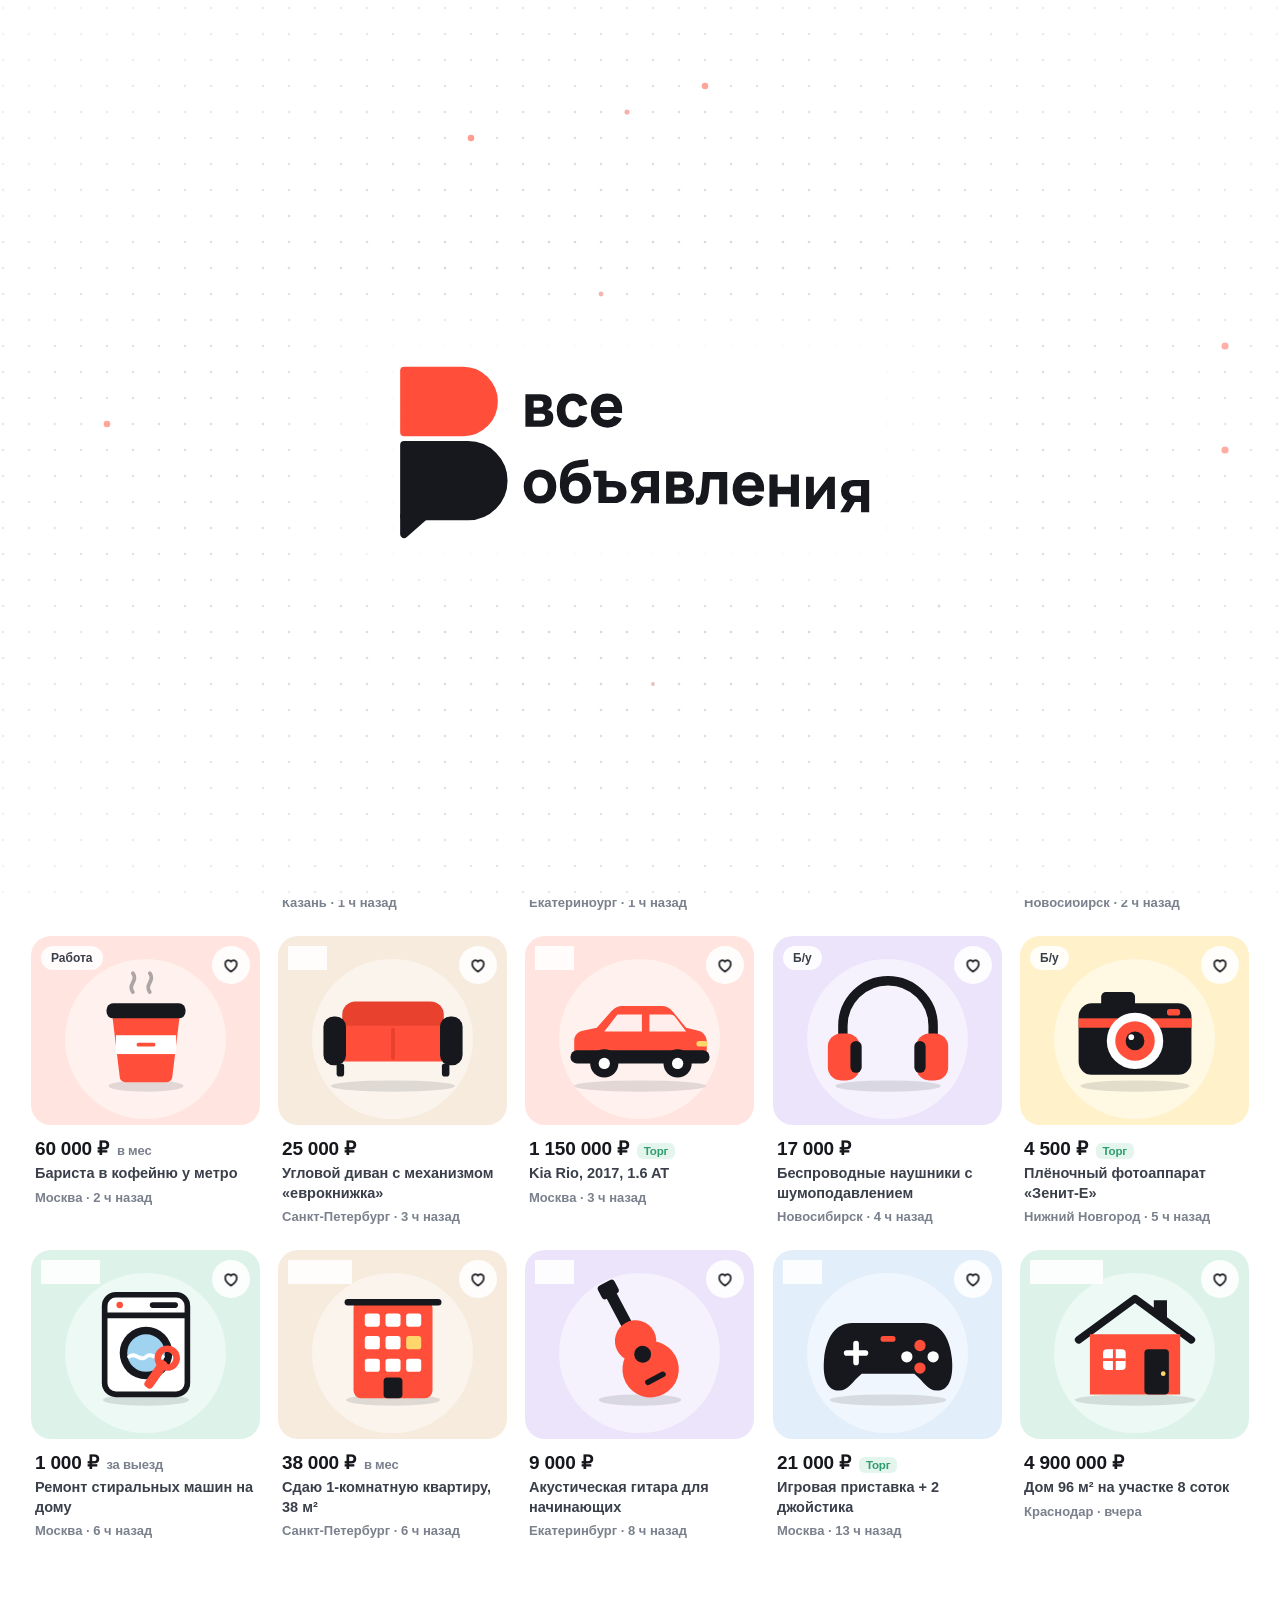
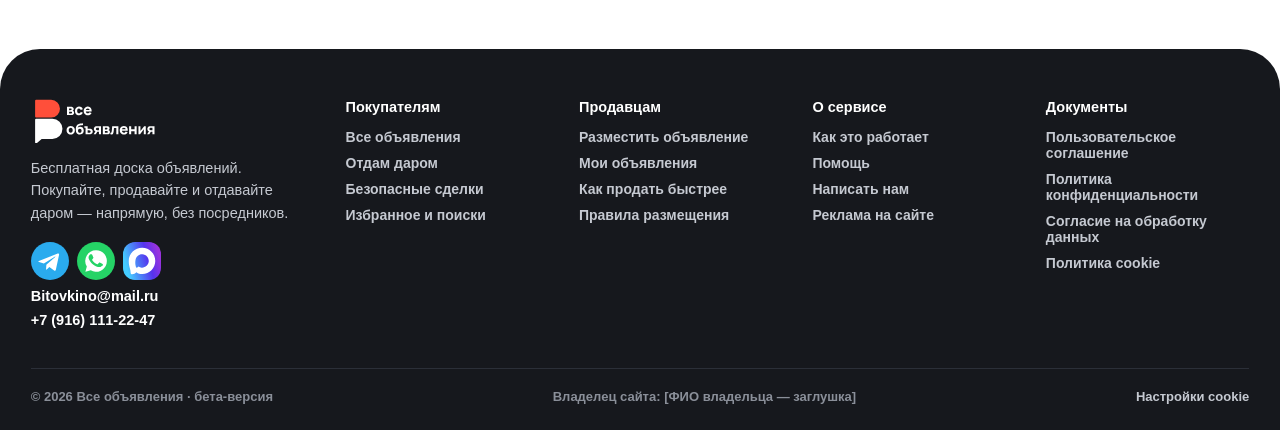
==== commit d03a3a47: "Messaging, deals, reviews, notifications centre, posting wizard, advertising page - Chats per listin" ====
--- a/site/index.html
+++ b/site/index.html
@@ -144,7 +144,7 @@
 @keyframes pin-hop { 0% { transform: none; } 35% { transform: translateY(-5px) scaleY(1.05); } 62% { transform: translateY(0) scale(1.12, .86); } 80% { transform: translateY(-1.5px); } 100% { transform: none; } }
 @keyframes pin-shadow { 35% { transform: scale(.45); opacity: .35; } 62% { transform: scale(1.2); } }
 
-.city { position: absolute; top: calc(100% + 10px); right: 40px; width: 260px; z-index: 6; background: #fff; border-radius: 20px; padding: 12px;
+.city { position: absolute; top: calc(100% + 10px); right: 40px; width: 300px; z-index: 6; background: #fff; border-radius: 20px; padding: 12px;
   box-shadow: 0 24px 60px -20px rgba(22, 24, 29, .3), 0 0 0 1px var(--line);
   opacity: 0; transform: translateY(-6px) scale(.97); transform-origin: 80% 0; pointer-events: none; transition: opacity .2s, transform .35s var(--spring); }
 .search.is-city .city { opacity: 1; transform: none; pointer-events: auto; }
@@ -155,7 +155,9 @@
 .city li button { width: 100%; text-align: left; border: 0; background: transparent; padding: 8px 10px; border-radius: 10px; font-weight: 600; font-size: 14px; display: flex; justify-content: space-between; }
 .city li button:hover { background: var(--mist); }
 .city li button[aria-selected="true"]::after { content: ""; width: 8px; height: 8px; border-radius: 50%; background: var(--accent); align-self: center; }
-.city .empty { padding: 8px 10px; color: var(--muted); font-size: 13px; }
+.city .empty { padding: 6px 10px 8px; color: var(--muted); font-size: 12.5px; line-height: 1.4; }
+.city__own { color: var(--accent); } .city__own b { margin-left: 4px; }
+.city li button { display: block !important; }
 
 /* кнопка «Найти» */
 .go { flex: none; width: 42px; height: 42px; border-radius: 50%; border: 0; background: var(--accent); color: #fff; display: grid; place-items: center; position: relative; transition: transform .25s var(--spring), background-color .2s; }
@@ -645,6 +647,7 @@
 
 /* ===== страницы ===== */
 [hidden] { display: none !important; }
+*, *::before, *::after { box-sizing: border-box; }
 /* =========================================================
    Все объявления — страницы, лента, карточки, формы
    ========================================================= */
@@ -1065,7 +1068,7 @@
 .post-prev .card { opacity: 1; transform: none; }
 
 /* ---------- уведомления-тосты ---------- */
-.toasts { position: fixed; left: 50%; top: 18px; z-index: 300; display: grid; gap: 8px; transform: translateX(-50%); pointer-events: none; width: min(440px, calc(100vw - 24px)); }
+.toasts { position: fixed; left: 50%; top: 64px; z-index: 300; display: grid; gap: 8px; transform: translateX(-50%); pointer-events: none; width: min(440px, calc(100vw - 24px)); }
 .toast { display: flex; align-items: center; gap: 12px; padding: 12px 16px; border-radius: 18px 18px 18px 6px; background: var(--ink); color: #fff; font-weight: 700; font-size: 14.5px; box-shadow: 0 20px 40px -20px rgba(0,0,0,.5); animation: toast-in .5s var(--spring) both; pointer-events: auto; }
 .toast i { flex: none; width: 10px; height: 10px; border-radius: 50%; background: var(--accent); }
 .toast.out { animation: toast-out .3s ease-in both; }
@@ -1313,13 +1316,14 @@
 /* ---------- вход ---------- */
 .signin { display: grid; grid-template-columns: 1.1fr 1fr; min-height: calc(100vh - 150px); }
 .signin__wall { position: relative; overflow: hidden; background: var(--ink); border-radius: 0 40px 40px 0; }
-.wall { position: absolute; inset: -40px -20px; display: grid; grid-template-columns: repeat(4, 1fr); gap: 16px; transform: rotate(-8deg) scale(1.15); opacity: .95; }
+.wall { position: absolute; inset: -80px 24px; display: grid; grid-template-columns: repeat(3, 1fr); gap: 18px; transform: rotate(-6deg); opacity: .95; }
 .wall__col { overflow: hidden; }
 .wall__track { display: grid; gap: 16px; animation: wall var(--dur) linear infinite; animation-direction: var(--dir); }
 @keyframes wall { to { transform: translateY(-50%); } }
 .wall__c { padding: 10px; border-radius: 18px 18px 18px 6px; background: #22252D; color: #fff; }
 .wall__img { aspect-ratio: 4 / 3; border-radius: 12px; background: var(--bg); display: grid; place-items: center; }
-.wall__img svg { width: 80%; height: 80%; }
+.wall__img svg { width: 86%; height: 86%; display: block; margin: auto; }
+.wall__img { overflow: hidden; }
 .wall__c b { display: block; margin-top: 8px; font-size: 14px; }
 .wall__c span { display: block; font-size: 12px; color: #A9AEB9; white-space: nowrap; overflow: hidden; text-overflow: ellipsis; }
 .signin__wall::after { content: ""; position: absolute; inset: 0; background: linear-gradient(180deg, rgba(22,24,29,.1) 30%, rgba(22,24,29,.92) 85%); pointer-events: none; }
@@ -1692,12 +1696,354 @@
 }
 @media (prefers-reduced-motion: reduce) { .wall__track, .journey__dot, .parcel__box, .fab__ring { animation: none !important; } }
 
+/* =========================================================
+   Третья волна: переписка, сделки, отзывы, мастер, реклама
+   ========================================================= */
+.tag-demo { font-style: normal; font-size: 10.5px; font-weight: 800; letter-spacing: .04em; text-transform: uppercase; color: var(--muted); background: var(--mist); padding: 2px 6px; border-radius: 5px; vertical-align: 2px; }
+.hot { background: var(--accent) !important; color: #fff !important; }
+.dot-n { font-style: normal; display: inline-grid; place-items: center; min-width: 18px; height: 18px; padding: 0 5px; border-radius: 9px; background: var(--accent); color: #fff; font-size: 11px; font-weight: 800; }
+.chips--s { justify-content: flex-start; gap: 6px; }
+.chips--s button { padding: 7px 12px; font-size: 13.5px; }
+.chips--s button small { color: var(--muted); font-weight: 700; margin-left: 2px; }
+.chips--s button[aria-pressed="true"] small { color: #A9AEB9; }
+
+/* уведомления в панели и меню профиля */
+.note-i { text-decoration: none; color: inherit; position: relative; transition: background-color .15s; }
+a.note-i:hover { background: var(--mist); }
+.note-i small { display: block; margin-top: 3px; font-size: 12px; color: var(--muted); font-weight: 600; }
+.note-i.unread b::before { content: ""; display: inline-block; width: 7px; height: 7px; border-radius: 50%; background: var(--accent); margin-right: 6px; vertical-align: 2px; }
+.pop__all { display: block; text-align: center; padding: 10px; margin-top: 8px; border-radius: 12px; background: var(--mist); font-weight: 800; font-size: 13.5px; color: var(--ink); text-decoration: none; }
+.pop__all:hover { background: var(--ink); color: #fff; }
+.pop h4 .link { font-size: 13px; }
+.pop--me__head { display: flex !important; align-items: center; gap: 10px; min-width: 0; }
+.pop--me__head .me__ava { width: 40px; height: 40px; flex: none; }
+.pop--me__n { min-width: 0; display: grid; }
+.pop--me__n b { white-space: nowrap; overflow: hidden; text-overflow: ellipsis; font-size: 15px; }
+.pop--me__n small { margin: 0 !important; color: var(--muted); font-weight: 600; font-size: 12.5px; }
+.pop__item .pop__txt b { display: flex; align-items: center; gap: 6px; }
+
+/* поделиться */
+.share__row { grid-template-columns: repeat(3, 1fr); }
+.share__row a, .share__row button { display: grid; justify-items: center; gap: 8px; padding: 12px 4px; border-radius: 16px; font: inherit; font-size: 12.5px; font-weight: 700; color: var(--ink); text-decoration: none; background: none; border: 0; cursor: pointer; transition: background-color .2s, transform .3s var(--spring); }
+.share__row a:hover, .share__row button:hover { background: var(--mist); transform: translateY(-2px); }
+.share__row i { width: 48px; height: 48px; border-radius: 14px; overflow: hidden; display: block; background: none; }
+.share__row i svg { width: 100%; height: 100%; display: block; }
+
+/* выбор города с подсказками */
+.field { position: relative; }
+.cityac { position: absolute; left: 0; right: 0; top: calc(100% + 4px); z-index: 30; list-style: none; margin: 0; padding: 6px; background: #fff; border-radius: 16px; box-shadow: 0 20px 50px -20px rgba(22,24,29,.35), 0 0 0 1px var(--line); max-height: 280px; overflow: auto; }
+.cityac button { width: 100%; text-align: left; border: 0; background: none; padding: 9px 12px; border-radius: 10px; font: inherit; font-weight: 600; font-size: 14.5px; cursor: pointer; }
+.cityac button:hover { background: var(--mist); }
+.cityac .own { color: var(--accent); }
+.cityac button b { display: inline; }
+
+/* режимы показа номера и похожие «карточки-радио» */
+.vis { display: grid; gap: 8px; }
+.vis--row { grid-template-columns: repeat(3, 1fr); }
+.vis label { cursor: pointer; }
+.vis input { position: absolute; opacity: 0; pointer-events: none; }
+.vis span { display: grid; gap: 2px; height: 100%; padding: 12px 14px; border-radius: 16px; border: 1.5px solid var(--line); transition: all .2s; }
+.vis b { font-size: 14.5px; } .vis small { color: var(--muted); font-weight: 600; font-size: 12.5px; line-height: 1.35; }
+.vis input:checked + span { border-color: var(--ink); background: var(--mist); box-shadow: inset 0 0 0 1px var(--ink); }
+.vis input:focus-visible + span { outline: 2px solid var(--accent); outline-offset: 2px; }
+.onb .fs { padding: 0; border: 0; } .onb .fs h4 { margin-bottom: 8px; }
+.onb .seg { align-self: start; justify-self: start; }
+
+/* рейтинг */
+.stars { display: inline-flex; gap: 1px; font-size: var(--s, 16px); line-height: 1; }
+.stars i { font-style: normal; color: #DADDE2; } .stars i.on { color: #F5A524; }
+.rate { display: inline-flex; align-items: center; gap: 6px; font-size: 13px; } .rate b { font-size: 14px; } .rate small { color: var(--muted); font-weight: 600; }
+.rate--none { color: var(--muted); font-weight: 600; }
+.seller__t .rate { margin-top: 2px; }
+
+/* ---------- переписка ---------- */
+.page.is-chat .cab { grid-template-columns: 240px minmax(0, 1fr); }
+.chats { display: grid; grid-template-columns: 340px minmax(0, 1fr); height: calc(100vh - 150px); min-height: 520px; border: 1.5px solid var(--line); border-radius: 24px 24px 24px 8px; overflow: hidden; background: #fff; }
+.chats__l { display: flex; flex-direction: column; border-right: 1px solid var(--line); min-height: 0; }
+.chats__top { padding: 14px; display: grid; gap: 10px; border-bottom: 1px solid var(--line); }
+.chats__s { display: flex; align-items: center; gap: 8px; height: 40px; padding: 0 12px; border-radius: 12px; background: var(--mist); color: var(--muted); }
+.chats__s input { flex: 1; min-width: 0; border: 0; background: none; outline: none; font: inherit; font-weight: 600; font-size: 14px; color: var(--ink); }
+.chats__top .chips--s { flex-wrap: nowrap; overflow-x: auto; scrollbar-width: none; }
+.chats__top .chips--s button { flex: none; padding: 6px 10px; font-size: 12.5px; }
+.chats__list { list-style: none; margin: 0; padding: 6px; overflow: auto; flex: 1; }
+.crow { display: grid; grid-template-columns: auto minmax(0, 1fr) auto; gap: 12px; align-items: center; padding: 10px; border-radius: 16px; text-decoration: none; color: inherit; transition: background-color .15s; }
+.crow:hover { background: var(--mist); } .crow.on { background: var(--ink); color: #fff; } .crow.on small, .crow.on span, .crow.on time { color: #A9AEB9 !important; }
+.crow__ava { position: relative; width: 46px; height: 46px; flex: none; border-radius: 50% 50% 50% 12px; background: var(--ink); color: #fff; display: grid; place-items: center; font-weight: 800; font-size: 18px; }
+.crow.on .crow__ava { background: var(--accent); }
+.crow__ad { position: absolute; right: -6px; bottom: -6px; width: 24px; height: 24px; border-radius: 8px; border: 2px solid #fff; overflow: hidden; display: grid; place-items: center; }
+.crow__ad svg { width: 20px; height: 16px; } .crow__ad img { width: 100%; height: 100%; object-fit: cover; }
+.crow__t { min-width: 0; display: grid; gap: 1px; }
+.crow__t b { font-size: 14.5px; white-space: nowrap; overflow: hidden; text-overflow: ellipsis; }
+.crow__t .crow__ad-t { font-size: 12px; color: var(--muted); font-weight: 600; white-space: nowrap; overflow: hidden; text-overflow: ellipsis; }
+.crow__t > span { font-size: 13.5px; color: var(--ink-2); white-space: nowrap; overflow: hidden; text-overflow: ellipsis; }
+.crow.unread .crow__t > span { color: var(--ink); font-weight: 700; }
+.crow__pin { font-style: normal; font-size: 11px; }
+.crow__m { display: grid; justify-items: end; gap: 4px; align-self: start; }
+.crow__m time { font-size: 12px; color: var(--muted); font-weight: 600; white-space: nowrap; }
+.crow__m em { font-style: normal; min-width: 20px; height: 20px; padding: 0 6px; border-radius: 10px; background: var(--accent); color: #fff; font-size: 11.5px; font-weight: 800; display: grid; place-items: center; }
+.crow__m em.mut { background: none; }
+.crow__deal { font-style: normal; font-size: 10.5px; font-weight: 800; padding: 2px 6px; border-radius: 5px; background: #FFF4E5; color: #B26A00; white-space: nowrap; }
+.crow__deal.st-done { background: #E3F5EC; color: #2F9E6E; }
+.chats__empty { display: grid; gap: 6px; justify-items: center; text-align: center; padding: 40px 16px; color: var(--muted); font-weight: 600; font-size: 14px; }
+.chats__empty b { color: var(--ink); font-size: 16px; }
+.chats__c { min-width: 0; min-height: 0; display: flex; flex-direction: column; }
+.chats__none { flex: 1; display: grid; place-content: center; justify-items: center; gap: 8px; text-align: center; color: var(--muted); font-weight: 600; padding: 20px; }
+.chats__none b { color: var(--ink); font-size: 18px; }
+.chat { display: flex; flex-direction: column; height: 100%; min-height: 0; }
+.chat__h { display: flex; align-items: center; gap: 12px; padding: 12px 16px; border-bottom: 1px solid var(--line); }
+.chat__back { display: none; width: 36px; height: 36px; border-radius: 50%; background: var(--mist); place-items: center; font-size: 22px; color: var(--ink); text-decoration: none; }
+.chat__who { display: flex; align-items: center; gap: 10px; text-decoration: none; color: inherit; min-width: 0; }
+.chat__who .crow__ava { width: 40px; height: 40px; font-size: 16px; }
+.chat__who b { display: block; font-size: 15px; white-space: nowrap; overflow: hidden; text-overflow: ellipsis; } .chat__who small { color: var(--muted); font-weight: 600; font-size: 12.5px; }
+.chat__ad { margin-left: auto; display: flex; align-items: center; gap: 10px; padding: 6px 12px 6px 6px; border-radius: 14px; background: var(--mist); text-decoration: none; color: inherit; min-width: 0; max-width: 300px; }
+.chat__ad .pop__thumb { width: 40px; height: 40px; } .chat__ad b { display: block; font-size: 14px; } .chat__ad small { display: block; font-size: 12px; color: var(--muted); font-weight: 600; white-space: nowrap; overflow: hidden; text-overflow: ellipsis; }
+.chat__ad > span:last-child { min-width: 0; }
+.chat__menu { position: relative; }
+.chat__menu > .icb { font-size: 20px; line-height: 1; }
+.chat__mm { position: absolute; right: 0; top: calc(100% + 6px); z-index: 10; width: 250px; padding: 6px; border-radius: 16px; background: #fff; box-shadow: 0 20px 50px -20px rgba(22,24,29,.35), 0 0 0 1px var(--line); display: none; }
+.chat__menu.open .chat__mm { display: grid; }
+.chat__mm button { text-align: left; border: 0; background: none; padding: 10px 12px; border-radius: 10px; font: inherit; font-weight: 700; font-size: 14px; cursor: pointer; }
+.chat__mm button:hover { background: var(--mist); } .chat__mm .danger { color: #D63A28; }
+.chat__mm small { padding: 6px 12px 4px; color: var(--muted); font-weight: 600; font-size: 12px; line-height: 1.4; }
+.chat__body { flex: 1; overflow: auto; padding: 18px 20px; display: flex; flex-direction: column; gap: 6px; background: #FAFAFB; }
+.msg-day { text-align: center; margin: 10px 0 4px; } .msg-day span { font-size: 12px; font-weight: 700; color: var(--muted); background: #fff; padding: 4px 10px; border-radius: 999px; box-shadow: 0 0 0 1px var(--line); }
+.msg-sys { align-self: center; max-width: 80%; text-align: center; font-size: 12.5px; font-weight: 600; color: var(--ink-2); background: #FFF4E5; padding: 8px 12px; border-radius: 12px; line-height: 1.4; }
+.msg { display: grid; max-width: min(520px, 80%); animation: pop .25s var(--spring) both; }
+.msg--me { align-self: flex-end; justify-items: end; } .msg--peer { align-self: flex-start; }
+.msg__b { padding: 9px 12px 7px; border-radius: 18px 18px 18px 6px; background: #fff; box-shadow: 0 0 0 1px var(--line); }
+.msg--me .msg__b { background: var(--ink); color: #fff; border-radius: 18px 18px 6px 18px; box-shadow: none; }
+.msg__b p { margin: 0; font-size: 14.5px; line-height: 1.45; white-space: pre-wrap; word-break: break-word; }
+.msg__ph { display: block; max-width: 260px; max-height: 260px; border-radius: 12px; margin-bottom: 4px; }
+.msg__t { display: flex; justify-content: flex-end; gap: 4px; font-size: 11px; color: var(--muted); margin-top: 2px; }
+.msg--me .msg__t { color: #A9AEB9; }
+.tick { font-style: normal; letter-spacing: -2px; } .tick.seen { color: #FF8A7A; }
+.msg__risk { margin-top: 4px; font-size: 12.5px; line-height: 1.4; color: #B0301F; background: #FFF1EF; padding: 8px 10px; border-radius: 10px; }
+.msg__risk a { color: inherit; font-weight: 800; }
+.bub--typing { display: inline-flex; gap: 4px; padding: 4px 2px; }
+.bub--typing i { width: 7px; height: 7px; border-radius: 50%; background: var(--muted); animation: typing .9s ease-in-out infinite; }
+.bub--typing i:nth-child(2) { animation-delay: .12s; } .bub--typing i:nth-child(3) { animation-delay: .24s; }
+.chat__hello { margin: auto; text-align: center; display: grid; gap: 6px; max-width: 360px; color: var(--muted); font-weight: 600; font-size: 14px; } .chat__hello b { color: var(--ink); font-size: 17px; }
+.chat__quick { display: flex; gap: 6px; padding: 10px 16px 0; overflow-x: auto; scrollbar-width: none; }
+.chat__quick button { flex: none; border: 1.5px solid var(--line); background: #fff; border-radius: 999px; padding: 7px 12px; font: inherit; font-weight: 700; font-size: 13px; cursor: pointer; transition: all .2s; }
+.chat__quick button:hover { border-color: var(--ink); }
+.chat__f { display: flex; align-items: flex-end; gap: 8px; padding: 10px 16px 14px; }
+.chat__f textarea { flex: 1; min-height: 44px; max-height: 140px; resize: none; border: 1.5px solid var(--line); border-radius: 22px; padding: 11px 16px; font: inherit; font-size: 15px; outline: none; transition: border-color .2s; }
+.chat__f textarea:focus { border-color: var(--ink); }
+.chat__att { width: 44px; height: 44px; flex: none; cursor: pointer; }
+.chat__send { width: 44px; height: 44px; flex: none; border-radius: 50% 50% 50% 12px; border: 0; background: var(--accent); display: grid; place-items: center; cursor: pointer; transition: transform .3s var(--spring), border-radius .4s var(--spring); }
+.chat__send:hover { transform: scale(1.06); border-radius: 50%; }
+.chat__warn { margin: -6px 16px 12px; font-size: 12.5px; color: #B0301F; font-weight: 600; }
+.chat__blocked { padding: 14px 16px; text-align: center; font-size: 14px; color: var(--ink-2); background: var(--mist); }
+/* сделка в чате */
+.deal-bar { display: grid; gap: 10px; padding: 12px 16px; border-bottom: 1px solid var(--line); background: #fff; }
+.deal-bar--start { display: flex; align-items: center; justify-content: space-between; gap: 12px; font-size: 13.5px; color: var(--ink-2); font-weight: 600; background: #FAFAFB; }
+.deal-bar__h { display: flex; gap: 10px; align-items: baseline; flex-wrap: wrap; } .deal-bar__h span { font-size: 13px; color: var(--muted); font-weight: 600; }
+.deal-bar__a { display: flex; gap: 10px; align-items: center; flex-wrap: wrap; font-size: 13.5px; }
+.deal-steps { list-style: none; margin: 0; padding: 0; display: grid; grid-template-columns: repeat(4, 1fr); gap: 6px; }
+.deal-steps li { display: flex; align-items: center; gap: 8px; font-size: 12.5px; font-weight: 700; color: var(--muted); position: relative; }
+.deal-steps li::after { content: ""; flex: 1; height: 2px; background: var(--line); border-radius: 1px; }
+.deal-steps li:last-child::after { display: none; }
+.deal-steps i { font-style: normal; width: 24px; height: 24px; flex: none; border-radius: 50%; background: var(--mist); display: grid; place-items: center; font-size: 12px; }
+.deal-steps .done { color: var(--ink); } .deal-steps .done i { background: #2F9E6E; color: #fff; } .deal-steps .done::after { background: #2F9E6E; }
+.deal-steps .cur { color: var(--ink); } .deal-steps .cur i { background: var(--accent); color: #fff; box-shadow: 0 0 0 4px var(--accent-soft); }
+.dealf__m { display: grid; grid-template-columns: 1fr 1fr; gap: 8px; margin: 14px 0; }
+.dealf__m label { cursor: pointer; } .dealf__m input { position: absolute; opacity: 0; }
+.dealf__m span { display: grid; gap: 2px; padding: 14px; border-radius: 16px; border: 1.5px solid var(--line); height: 100%; } .dealf__m small { color: var(--muted); font-weight: 600; font-size: 12.5px; }
+.dealf__m input:checked + span { border-color: var(--ink); box-shadow: inset 0 0 0 1px var(--ink); background: var(--mist); }
+.dealf .field { margin-bottom: 14px; }
+
+/* ---------- отзывы ---------- */
+.revs { display: grid; gap: 16px; }
+.revs__sum { display: grid; grid-template-columns: auto 1fr auto auto; gap: 28px; align-items: center; padding: 22px; border-radius: 24px 24px 24px 8px; background: var(--mist); }
+.revs__big { display: grid; justify-items: center; gap: 4px; } .revs__big b { font-size: 44px; font-weight: 800; letter-spacing: -.03em; line-height: 1; } .revs__big span { font-size: 13px; color: var(--muted); font-weight: 700; }
+.revs__dist { display: grid; gap: 4px; min-width: 180px; }
+.revs__dist div { display: grid; grid-template-columns: 28px 1fr 22px; gap: 8px; align-items: center; font-size: 12.5px; font-weight: 700; color: var(--muted); }
+.revs__dist i { height: 6px; border-radius: 3px; background: #E2E4E8; overflow: hidden; } .revs__dist em { display: block; height: 100%; background: #F5A524; border-radius: 3px; }
+.revs__roles { display: grid; gap: 8px; font-size: 13.5px; color: var(--muted); font-weight: 600; } .revs__roles small { display: block; font-size: 12px; } .revs__roles b { color: var(--ink); font-size: 16px; }
+.revs__bar { display: flex; justify-content: space-between; align-items: center; gap: 12px; flex-wrap: wrap; }
+.revs__bar .switch-l { height: auto; font-size: 13.5px; }
+.revs__list { display: grid; gap: 10px; }
+.rev { padding: 18px; border-radius: 20px 20px 20px 6px; border: 1.5px solid var(--line); background: #fff; display: grid; gap: 8px; }
+.rev header { display: flex; align-items: center; gap: 12px; }
+.rev__ava { width: 38px; height: 38px; flex: none; border-radius: 50% 50% 50% 10px; background: var(--mist); display: grid; place-items: center; font-weight: 800; }
+.rev__w { flex: 1; min-width: 0; } .rev__w b { display: block; font-size: 15px; } .rev__w small { color: var(--muted); font-weight: 600; font-size: 12.5px; }
+.rev__tags { display: flex; flex-wrap: wrap; gap: 6px; }
+.rev__role { font-size: 12px; font-weight: 800; padding: 3px 8px; border-radius: 6px; background: var(--mist); color: var(--ink-2); }
+.rev__v { font-size: 12px; font-weight: 800; padding: 3px 8px; border-radius: 6px; background: #E3F5EC; color: #2F7D57; }
+.rev__nv { font-size: 12px; font-weight: 700; padding: 3px 8px; border-radius: 6px; background: #F4F5F7; color: var(--muted); }
+.rev p { margin: 0; color: var(--ink-2); line-height: 1.55; font-size: 15px; }
+.rev__reply { padding: 10px 12px; border-left: 3px solid var(--ink); background: var(--mist); border-radius: 0 10px 10px 0; font-size: 14px; color: var(--ink-2); } .rev__reply b { display: block; font-size: 12.5px; color: var(--ink); }
+.rev .link { justify-self: start; font-size: 13.5px; }
+.rev-w > a { display: inline-block; font-weight: 800; color: var(--ink); text-decoration: none; margin-bottom: 6px; }
+.rev-w > .link { margin-top: 6px; }
+.revf { display: grid; gap: 14px; } .revf .seg { justify-self: start; }
+.revf__stars { display: flex; align-items: center; gap: 4px; }
+.revf__stars button { border: 0; background: none; font-size: 34px; line-height: 1; color: #DADDE2; cursor: pointer; padding: 2px; transition: transform .2s var(--spring), color .15s; }
+.revf__stars button.on, .revf__stars button.hov { color: #F5A524; } .revf__stars button:hover { transform: scale(1.15); }
+.revf__stars span { margin-left: 10px; font-weight: 800; color: var(--ink-2); }
+.revf__v span { display: inline-block; }
+
+/* ---------- кабинет: доп. элементы ---------- */
+.cab__me { text-decoration: none; color: inherit; border-radius: 16px; transition: background-color .2s; }
+.cab__me:hover { background: var(--mist); }
+.cab__me b { white-space: nowrap; overflow: hidden; text-overflow: ellipsis; }
+.cab__post { white-space: normal; height: auto; min-height: 46px; padding: 10px 16px; line-height: 1.2; }
+.cab__hi-a { display: flex; gap: 8px; flex-wrap: wrap; }
+.chart .bars { display: grid; grid-template-columns: repeat(7, 1fr); gap: 8px; align-items: end; height: 150px; }
+.bars__c { display: grid; grid-template-rows: 1fr auto; gap: 6px; height: 100%; text-align: center; }
+.bars__c i { align-self: end; display: block; border-radius: 8px 8px 4px 4px; background: var(--ink); position: relative; animation: grow-y .7s var(--spring) both; transform-origin: 50% 100%; }
+.bars__c:last-child i { background: var(--accent); }
+.bars__c em { position: absolute; top: -20px; left: 0; right: 0; font-style: normal; font-size: 11.5px; font-weight: 800; color: var(--ink-2); }
+.bars__c span { font-size: 12px; color: var(--muted); font-weight: 700; }
+@keyframes grow-y { from { transform: scaleY(0); } }
+.chart__f { margin-top: 10px; color: var(--muted); font-weight: 600; font-size: 13.5px; } .chart__f b { color: var(--ink); font-size: 18px; }
+.todo { display: flex; align-items: center; gap: 12px; padding: 10px; border-radius: 14px; text-decoration: none; color: inherit; transition: background-color .15s; }
+.todo:hover { background: var(--mist); }
+.todo i { width: 10px; height: 10px; border-radius: 50%; background: var(--accent); flex: none; box-shadow: 0 0 0 4px var(--accent-soft); }
+.todo span { flex: 1; min-width: 0; } .todo b { display: block; font-size: 14.5px; } .todo small { display: block; color: var(--muted); font-weight: 600; font-size: 13px; white-space: nowrap; overflow: hidden; text-overflow: ellipsis; }
+.ncats { flex-wrap: wrap; }
+.nlist { padding: 8px 14px; }
+.nday { font-size: 12px; font-weight: 800; color: var(--muted); text-transform: uppercase; letter-spacing: .06em; padding: 12px 8px 4px; }
+.nlist .note-i { padding: 12px 8px; border-radius: 14px; }
+.ndot { position: absolute; right: 10px; top: 18px; width: 8px; height: 8px; border-radius: 50%; background: var(--accent); }
+.ticket { padding: 18px; border-radius: 20px; border: 1.5px solid var(--line); display: grid; gap: 8px; }
+.ticket header { display: flex; align-items: center; gap: 10px; flex-wrap: wrap; } .ticket header small { margin-left: auto; color: var(--muted); font-weight: 600; font-size: 12.5px; }
+.ticket p { margin: 0; color: var(--ink-2); line-height: 1.5; white-space: pre-wrap; }
+.ticket footer { font-size: 13px; }
+.deal-row { text-decoration: none; color: inherit; grid-template-columns: auto 1fr auto auto; }
+.deal-mini { display: flex; gap: 4px; align-items: center; } .deal-mini i { width: 22px; height: 6px; border-radius: 3px; background: var(--line); } .deal-mini i.on { background: #2F9E6E; } .deal-mini small { margin-left: 8px; color: var(--muted); font-weight: 700; font-size: 12px; }
+.pill.st-proposed, .pill.st-agreed, .pill.st-transfer { background: #FFF4E5; color: #B26A00; } .pill.st-done { background: #E3F5EC; color: #2F9E6E; } .pill.st-cancelled { background: var(--mist); color: var(--muted); }
+.row-ad__chats { display: block; font-size: 12px; font-weight: 700; color: var(--accent); text-decoration: none; margin-top: 2px; }
+.pub__a { display: flex; gap: 8px; flex-wrap: wrap; }
+.pub__stats { align-items: center; flex-wrap: wrap; }
+
+/* ---------- мастер размещения ---------- */
+.wiz-h { display: flex; justify-content: space-between; align-items: flex-end; gap: 12px; flex-wrap: wrap; margin: 8px 0 18px; }
+.wiz-h h1 { margin: 6px 0 0; font-size: clamp(28px, 3vw, 42px); font-weight: 800; letter-spacing: -.03em; }
+.wiz-steps { list-style: none; margin: 0 0 20px; padding: 6px; display: grid; grid-template-columns: repeat(6, 1fr); gap: 4px; background: var(--mist); border-radius: 20px; }
+.wiz-steps button { width: 100%; display: flex; align-items: center; gap: 10px; padding: 10px 12px; border: 0; background: none; border-radius: 14px; font: inherit; font-weight: 700; font-size: 13.5px; color: var(--muted); cursor: pointer; text-align: left; transition: background-color .2s, color .2s; }
+.wiz-steps button:disabled { cursor: default; opacity: .6; }
+.wiz-steps i { width: 26px; height: 26px; flex: none; border-radius: 50%; background: #fff; display: grid; place-items: center; font-style: normal; font-size: 12.5px; font-weight: 800; color: var(--ink); }
+.wiz-steps .done button { color: var(--ink); } .wiz-steps .done i { background: #2F9E6E; color: #fff; }
+.wiz-steps .cur button { background: #fff; color: var(--ink); box-shadow: 0 6px 18px -10px rgba(22,24,29,.3); } .wiz-steps .cur i { background: var(--accent); color: #fff; }
+.wiz-steps span { white-space: nowrap; overflow: hidden; text-overflow: ellipsis; }
+.wiz { display: grid; grid-template-columns: minmax(0, 1fr) 320px; gap: clamp(20px, 3vw, 40px); align-items: start; }
+.wiz__card { padding: clamp(18px, 2.4vw, 32px); border-radius: 28px 28px 28px 10px; border: 1.5px solid var(--line); display: grid; gap: 16px; animation: page-in .4s var(--spring) both; }
+.wiz__card h2 { margin: 0; font-size: 24px; font-weight: 800; letter-spacing: -.02em; }
+.wiz__card > .muted { margin: -8px 0 0; }
+.wiz__nav { display: flex; justify-content: space-between; gap: 10px; padding-top: 16px; border-top: 1px solid var(--line); margin-top: 6px; }
+.wiz__side { position: sticky; top: 100px; display: grid; gap: 14px; }
+.wiz__prev { pointer-events: none; }
+.wiz__prev .heart-b { opacity: .5; }
+.ctiles { display: grid; grid-template-columns: repeat(auto-fill, minmax(124px, 1fr)); gap: 10px; }
+.ctile { display: grid; grid-template-rows: auto 1fr; justify-items: center; align-items: start; gap: 10px; height: 116px; padding: 16px 8px 10px; border-radius: 20px; border: 1.5px solid var(--line); background: #fff; font: inherit; cursor: pointer; transition: all .25s var(--spring); min-width: 0; }
+.ctile__i { width: 44px; height: 44px; border-radius: 14px; background: var(--mist); display: grid; place-items: center; transition: all .25s; }
+.ctile__i svg { width: 24px; height: 24px; }
+.ctile__n { font-weight: 700; font-size: 13.5px; line-height: 1.2; text-align: center; overflow-wrap: anywhere; hyphens: auto; max-width: 100%; }
+.ctile:hover { border-color: var(--ink); transform: translateY(-2px); }
+.ctile.on { border-color: var(--ink); background: var(--ink); color: #fff; border-radius: 20px 20px 20px 6px; } .ctile.on .ctile__i { background: var(--accent); color: #fff; }
+.ctile--free .ctile__i { background: var(--accent-soft); color: var(--accent); }
+.subs { padding: 16px; border-radius: 18px; background: var(--mist); animation: rise .35s var(--spring) both; } .subs h4 { margin: 0 0 10px; font-size: 14px; }
+.subs .chips button { background: #fff; }
+.hint { margin: -8px 0 0 6px; font-size: 13px; color: var(--muted); font-weight: 600; }
+.conds { display: grid; grid-template-columns: repeat(3, 1fr); gap: 8px; }
+.conds label { cursor: pointer; } .conds input { position: absolute; opacity: 0; pointer-events: none; }
+.conds span { display: grid; gap: 2px; padding: 12px 14px; border-radius: 16px; border: 1.5px solid var(--line); height: 100%; transition: all .2s; } .conds small { color: var(--muted); font-weight: 600; font-size: 12.5px; }
+.conds input:checked + span { border-color: var(--ink); box-shadow: inset 0 0 0 1px var(--ink); background: var(--mist); }
+.conds input:focus-visible + span { outline: 2px solid var(--accent); outline-offset: 2px; }
+.attrs .chips--s button { background: #fff; }
+.attrs h4 small { font-weight: 600; font-size: 12.5px; margin-left: 6px; }
+.attr { display: grid; gap: 8px; }
+.field--sm input { height: 52px; padding-top: 20px; } .field--sm label { top: 15px; }
+.photos { grid-template-columns: repeat(auto-fill, minmax(140px, 1fr)); }
+.photo__bar { position: absolute; left: 6px; right: 6px; bottom: 6px; display: flex; gap: 4px; justify-content: flex-end; opacity: 0; transition: opacity .2s; }
+.photo:hover .photo__bar, .photo:focus-within .photo__bar { opacity: 1; }
+.photo__bar button { width: 28px; height: 28px; border-radius: 50%; border: 0; background: rgba(255,255,255,.95); cursor: pointer; font-weight: 800; }
+.photo em { top: 8px; bottom: auto; }
+.drop--tile { aspect-ratio: 1; display: grid; place-content: center; justify-items: center; gap: 4px; text-align: center; padding: 10px; }
+.drop--tile small { color: var(--muted); font-weight: 600; font-size: 12px; }
+.ptips { padding: 16px; border-radius: 16px; background: var(--mist); font-size: 14px; } .ptips ul { margin: 6px 0 0; padding-left: 18px; color: var(--ink-2); line-height: 1.6; }
+.pricehint { padding: 12px 14px; border-radius: 14px; background: #EAF7F0; color: #245C43; font-size: 13.5px; font-weight: 600; line-height: 1.45; }
+.dtips { display: flex; flex-wrap: wrap; gap: 6px; margin-top: -6px; }
+.dtips button { border: 1.5px dashed #C9CDD4; background: none; border-radius: 999px; padding: 6px 12px; font: inherit; font-weight: 700; font-size: 13px; cursor: pointer; color: var(--ink-2); }
+.dtips button:hover { border-color: var(--ink); color: var(--ink); }
+.contact-way { padding: 14px 16px; border-radius: 16px; background: var(--mist); display: grid; gap: 2px; font-size: 14px; color: var(--ink-2); } .contact-way b { color: var(--ink); } .contact-way a { color: var(--accent); font-weight: 700; }
+.review { display: grid; grid-template-columns: 240px 1fr; gap: 24px; align-items: start; }
+.review__card { pointer-events: none; }
+.review__l { margin: 0; display: grid; }
+.review__l div { display: grid; grid-template-columns: 120px 1fr auto; gap: 12px; padding: 12px 0; border-bottom: 1px dashed #DDE0E5; align-items: baseline; font-size: 14.5px; }
+.review__l dt { color: var(--muted); font-weight: 600; } .review__l dd { margin: 0; font-weight: 700; min-width: 0; overflow-wrap: anywhere; }
+.review__l .link { font-size: 13px; }
+.post-ok { padding: 14px 16px; border-radius: 14px; background: #E3F5EC; color: #2F7D57; font-weight: 800; }
+.post-warn div + div { margin-top: 4px; }
+
+/* ---------- страница рекламы ---------- */
+.adv-hero { display: grid; grid-template-columns: 1.1fr 1fr; gap: 40px; align-items: center; padding: 10px 0 20px; }
+.adv-mock { border-radius: 26px; background: var(--mist); padding: 14px; box-shadow: 0 30px 70px -40px rgba(22,24,29,.5); }
+.adv-mock__bar { display: flex; gap: 6px; margin-bottom: 12px; } .adv-mock__bar i { width: 10px; height: 10px; border-radius: 50%; background: #D5D8DE; }
+.adv-mock__grid { display: grid; grid-template-columns: repeat(3, 1fr); gap: 10px; }
+.adv-mock__grid span { aspect-ratio: 4 / 4.6; border-radius: 16px; background: #fff; }
+.adv-mock__ad { display: grid; align-content: end; gap: 2px; padding: 12px; background: var(--ink) !important; color: #fff; animation: adv-pulse 2.6s ease-in-out infinite; }
+.adv-mock__ad small { font-size: 10px; font-weight: 800; text-transform: uppercase; letter-spacing: .08em; color: var(--accent); } .adv-mock__ad b { font-size: 14px; }
+@keyframes adv-pulse { 50% { transform: translateY(-4px); box-shadow: 0 16px 30px -16px rgba(22,24,29,.6); } }
+.adv-places { display: grid; grid-template-columns: repeat(3, 1fr); gap: 16px; }
+.adv-pl { padding: 22px; border-radius: 26px 26px 26px 8px; border: 1.5px solid var(--line); display: grid; gap: 8px; align-content: start; transition: transform .35s var(--spring), border-color .2s; }
+.adv-pl:hover { transform: translateY(-4px); border-color: var(--ink); }
+.adv-pl h3 { margin: 6px 0 0; font-size: 19px; } .adv-pl p { margin: 0; color: var(--ink-2); line-height: 1.5; font-size: 14.5px; }
+.adv-pl ul { margin: 0; padding-left: 18px; color: var(--muted); font-weight: 600; font-size: 13.5px; line-height: 1.7; }
+.adv-pl__v { height: 120px; border-radius: 16px; background: var(--mist); padding: 12px; display: grid; gap: 6px; }
+.adv-pl__v i { border-radius: 8px; background: #fff; } .adv-pl__v b { border-radius: 10px; background: var(--ink); color: #fff; font-size: 11px; display: grid; place-items: center; text-transform: uppercase; letter-spacing: .08em; }
+.adv-pl__v--menu { grid-template-columns: 1fr 1fr; grid-template-rows: repeat(3, 1fr); } .adv-pl__v--menu b { grid-column: 2; grid-row: 1 / span 3; }
+.adv-pl__v--feed { grid-template-columns: repeat(4, 1fr); } .adv-pl__v--page { grid-template-rows: 2fr 1fr; }
+.adv-who { margin-top: 20px; }
+.adv-who__g { display: grid; grid-template-columns: repeat(3, 1fr); gap: 10px; }
+.adv-who__g div { padding: 18px; border-radius: 18px; background: var(--mist); display: grid; gap: 4px; } .adv-who__g span { color: var(--ink-2); font-size: 14px; line-height: 1.45; }
+.adv-rules { display: grid; grid-template-columns: 1fr 1.4fr; gap: 30px; margin-top: 40px; padding: 28px; border-radius: 30px 30px 30px 10px; background: var(--ink); color: #fff; }
+.adv-rules .h2 { margin-top: 0; } .adv-rules .muted { color: #A9AEB9; }
+.adv-rules ol { margin: 0; padding: 0; list-style: none; counter-reset: r; display: grid; gap: 10px; }
+.adv-rules li { counter-increment: r; display: grid; grid-template-columns: 32px 1fr; gap: 12px; align-items: start; color: #D5D8DE; line-height: 1.5; font-size: 14.5px; }
+.adv-rules li::before { content: counter(r); width: 32px; height: 32px; border-radius: 10px 10px 10px 3px; background: var(--accent); color: #fff; display: grid; place-items: center; font-weight: 800; }
+.adv-steps__g { display: grid; grid-template-columns: repeat(4, 1fr); gap: 12px; margin-bottom: 12px; }
+.adv-steps__g div { padding: 18px; border-radius: 20px 20px 20px 6px; border: 1.5px solid var(--line); display: grid; gap: 4px; } .adv-steps__g span { color: var(--ink-2); font-size: 14px; line-height: 1.45; }
+.adv-steps__g i { font-style: normal; width: 34px; height: 34px; border-radius: 50%; background: var(--accent-soft); color: var(--accent); display: grid; place-items: center; font-weight: 800; margin-bottom: 6px; }
+.adv-cta { display: flex; justify-content: space-between; align-items: center; gap: 16px; flex-wrap: wrap; margin-top: 40px; padding: 26px; border-radius: 30px 30px 30px 10px; background: var(--mist); }
+.adv-cta b { display: block; font-size: 22px; } .adv-cta span { color: var(--muted); font-weight: 600; }
+.adv-cta__w { display: flex; gap: 8px; flex-wrap: wrap; }
+.adv-cta__w a { display: flex; align-items: center; gap: 10px; padding: 8px 14px 8px 8px; border-radius: 14px; background: #fff; text-decoration: none; color: var(--ink); font-weight: 700; font-size: 14px; transition: transform .3s var(--spring); }
+.adv-cta__w a:hover { transform: translateY(-2px); }
+.adv-cta__w .way__ic { width: 32px; height: 32px; border-radius: 10px; }
+
+/* ---------- адаптив третьей волны ---------- */
+@media (max-width: 1200px) { .revs__sum { grid-template-columns: auto 1fr; } .adv-places { grid-template-columns: 1fr 1fr; } }
+@media (max-width: 1000px) { .wiz { grid-template-columns: 1fr; } .wiz__side { position: static; order: -1; grid-template-columns: 220px 1fr; align-items: start; } .wiz-steps { grid-template-columns: repeat(6, auto); overflow-x: auto; } .wiz-steps span { display: none; } .wiz-steps .cur span { display: inline; } }
+@media (max-width: 900px) {
+  .chats { grid-template-columns: 1fr; height: calc(100vh - 200px); }
+  .chats.has-open .chats__l { display: none; } .chats:not(.has-open) .chats__c { display: none; }
+  .chat__back { display: grid; } .chat__ad { display: none; }
+  .page.is-chat .cab { grid-template-columns: 1fr; } .page.is-chat .cab__nav { display: none; }
+  .review, .adv-hero, .adv-rules { grid-template-columns: 1fr; }
+  .vis--row, .conds { grid-template-columns: 1fr; }
+  .adv-steps__g, .adv-who__g { grid-template-columns: 1fr 1fr; }
+}
+@media (max-width: 620px) {
+  .revs__sum { grid-template-columns: 1fr; } .adv-places, .adv-steps__g, .adv-who__g { grid-template-columns: 1fr; }
+  .ctiles { grid-template-columns: repeat(3, 1fr); } .ctile { height: 104px; padding: 12px 4px 8px; } .ctile__n { font-size: 12.5px; }
+  .wiz__side { grid-template-columns: 1fr; } .wiz__side .quality { display: none; }
+  .deal-steps span { display: none; } .deal-bar--start { flex-direction: column; align-items: flex-start; }
+  .review__l div { grid-template-columns: 1fr auto; } .review__l dt { grid-column: 1 / -1; }
+  .dealf__m { grid-template-columns: 1fr; }
+}
+.attrs .chips--s button[aria-pressed="true"], .subs .chips button[aria-pressed="true"] { background: var(--ink); color: #fff; border-color: var(--ink); }
+
+html.in-chat .fab { display: none; }
+@media (max-width: 1000px) { .wiz__side { display: none; } }
+
 
 /* ===== панель проверки (убрать перед запуском) ===== */
 .qa { position: fixed; left: 50%; transform: translateX(-50%); top: 8px; z-index: 8000; display: flex; gap: 6px; align-items: center; padding: 6px 6px 6px 12px; border-radius: 999px; background: rgba(22, 24, 29, .88); color: #fff; font: 700 12px/1 "Manrope", Arial, sans-serif; backdrop-filter: blur(6px); }
 .qa button { font: inherit; color: #fff; background: rgba(255, 255, 255, .12); border: 0; border-radius: 999px; padding: 7px 11px; cursor: pointer; }
 .qa button:hover { background: #FF4F3A; }
-@media (max-width: 520px) { .qa span { display: none; } }
+@media (max-width: 760px) { .qa { display: none; } }
 </style>
 </head>
 <body>
@@ -1891,7 +2237,7 @@
           <p>Объявление за пару минут — бесплатно.</p>
           <a class="post post--sm" href="#/post"><span class="post__plus"><svg width="14" height="14" viewBox="0 0 16 16" aria-hidden="true"><path d="M8 2.5v11M2.5 8h11" stroke="currentColor" stroke-width="2.4" stroke-linecap="round"/></svg></span>Разместить</a>
         </div>
-        <a class="mega__ad" href="#/doc/ads" style="--i:7"><small>Реклама</small><b>Здесь может быть ваша реклама</b><span>Узнать условия →</span></a>
+        <a class="mega__ad" href="#/advertise" style="--i:7"><small>Реклама</small><b>Здесь может быть ваша реклама</b><span>Узнать условия →</span></a>
       </div>
     </div>
   </div>
@@ -1913,7 +2259,7 @@
       </div>
       <nav class="foot__col"><b>Покупателям</b><a href="#/">Все объявления</a><a href="#/c/free">Отдам даром</a><a href="#/safety">Безопасные сделки</a><a href="#/me/fav">Избранное и поиски</a></nav>
       <nav class="foot__col"><b>Продавцам</b><a href="#/post">Разместить объявление</a><a href="#/me/ads">Мои объявления</a><a href="#/how">Как продать быстрее</a><a href="#/doc/rules">Правила размещения</a></nav>
-      <nav class="foot__col"><b>О сервисе</b><a href="#/how">Как это работает</a><a href="#/help">Помощь</a><a href="#/contact">Написать нам</a><a href="#/doc/ads">Реклама на сайте</a></nav>
+      <nav class="foot__col"><b>О сервисе</b><a href="#/how">Как это работает</a><a href="#/help">Помощь</a><a href="#/contact">Написать нам</a><a href="#/advertise">Реклама на сайте</a></nav>
       <nav class="foot__col"><b>Документы</b><a href="#/doc/terms">Пользовательское соглашение</a><a href="#/doc/privacy">Политика конфиденциальности</a><a href="#/doc/consent">Согласие на обработку данных</a><a href="#/doc/cookies">Политика cookie</a></nav>
     </div>
     <div class="foot__bottom">
@@ -2241,9 +2587,18 @@
   const regionBtn = $("#regionBtn"), cityBox = $(".city"), cityInput = cityBox.querySelector("input"), cityList = cityBox.querySelector("ul");
   let city = (() => { try { return localStorage.getItem("vo_city"); } catch (e) { return null; } })() || "Москва";
   regionBtn.querySelector(".txt").textContent = city;
+  // полный список городов подгружается позже (cities.js); пока его нет — короткий список выше
+  const allCities = () => ["Вся Россия", ...(window.VO_CITIES_ALL || CITIES.slice(1))];
+  const topCities = () => ["Вся Россия", ...(window.VO_CITIES_TOP || CITIES.slice(1, 13))];
+  const esc = s => String(s).replace(/[&<>"]/g, c => ({ "&": "&amp;", "<": "&lt;", ">": "&gt;", '"': "&quot;" })[c]);
   function renderCities() {
-    const q = cityInput.value.trim().toLowerCase(), list = CITIES.filter(c => c.toLowerCase().includes(q));
-    cityList.innerHTML = list.length ? list.map(c => `<li><button type="button" role="option" aria-selected="${c === city}">${c}</button></li>`).join("") : '<li class="empty">Такого города пока нет в списке</li>';
+    const raw = cityInput.value.trim(), q = raw.toLowerCase().replace(/ё/g, "е");
+    const norm = c => c.toLowerCase().replace(/ё/g, "е");
+    let list = q ? allCities().filter(c => norm(c).startsWith(q)).concat(allCities().filter(c => !norm(c).startsWith(q) && norm(c).includes(q))).slice(0, 40) : topCities();
+    let html = list.map(c => `<li><button type="button" role="option" aria-selected="${c === city}">${esc(c)}</button></li>`).join("");
+    if (raw.length > 1 && !allCities().some(c => norm(c) === q)) html += `<li><button type="button" role="option" class="city__own" data-own="${esc(raw)}">Другой населённый пункт: <b>${esc(raw)}</b></button></li>`;
+    if (!q) html = `<li class="empty">Популярные города. Начните вводить название — найдём любой.</li>` + html;
+    cityList.innerHTML = html;
   }
   regionBtn.addEventListener("click", () => {
     const on = !search.classList.contains("is-city");
@@ -2253,14 +2608,14 @@
   cityInput.addEventListener("input", renderCities);
   cityList.addEventListener("click", e => {
     const b = e.target.closest("button"); if (!b) return;
-    city = b.textContent; regionBtn.querySelector(".txt").textContent = city;
+    city = (b.dataset.own || b.textContent).trim().slice(0, 60); city = city[0].toUpperCase() + city.slice(1); regionBtn.querySelector(".txt").textContent = city;
     try { localStorage.setItem("vo_city", city); } catch (e) {}
     search.classList.remove("is-city"); regionBtn.setAttribute("aria-expanded", "false");
     window.dispatchEvent(new CustomEvent("city:change", { detail: city }));
   });
   window.VO_CITY = () => city;
-  window.VO_CITIES = CITIES;
-  cityInput.addEventListener("keydown", e => { if (e.key === "Escape") { search.classList.remove("is-city"); regionBtn.focus(); } });
+  Object.defineProperty(window, "VO_CITIES", { get: allCities, configurable: true });
+  cityInput.addEventListener("keydown", e => { if (e.key === "Escape") { search.classList.remove("is-city"); regionBtn.focus(); } if (e.key === "Enter") { e.preventDefault(); const b = cityList.querySelector("button"); if (b) b.click(); } });
 
   /* ---------- избранное ---------- */
 
@@ -2456,6 +2811,33 @@
 window.VO_CAT_ILL = { auto: "car", parts: "tires", realty: "house", job: "cup", service: "washer", tech: "phone", wear: "sneaker", home: "sofa", kids: "scooter", hobby: "guitar", pets: "aquarium", free: "plant" };
 window.VO_CAT_BG = { auto: "#E3EEFB", parts: "#E3EEFB", realty: "#F7EBDD", job: "#FFE4DF", service: "#FFE4DF", tech: "#E3EEFB", wear: "#FFE4DF", home: "#F7EBDD", kids: "#FFF1C9", hobby: "#ECE4FA", pets: "#FFF1C9", free: "#DDF3EA" };
 
+/* Города тестовых продавцов — берём из их объявлений */
+window.VO_ADS.forEach(a => { const s = window.VO_SELLERS[a.seller]; if (s && !s.city) s.city = a.city; });
+
+/* ДЕМО (до сервера): покупатели, которые пишут по вашим объявлениям, чтобы можно было проверить переписку и сделки */
+window.VO_DEMO_BUYERS = {
+  d1: { name: "Андрей", city: "Москва", demo: true }, d2: { name: "Екатерина", city: "Санкт-Петербург", demo: true },
+  d3: { name: "Тимур", city: "Казань", demo: true }, d4: { name: "Полина", city: "Новосибирск", demo: true },
+};
+
+/* Стартовые отзывы о тестовых продавцах. verified — сделка прошла через сайт. role — в какой роли оценивают человека. */
+window.VO_REVIEWS_SEED = [
+  { target: "s1", authorName: "Игорь", role: "seller", stars: 5, verified: true, ad: "iPhone 12, 64 ГБ", text: "Всё как в описании, показал телефон при встрече, проверили вместе. Рекомендую.", d: 12 },
+  { target: "s1", authorName: "Наталья", role: "seller", stars: 4, verified: false, text: "Быстро отвечает, вежливый. До сделки не дошли, но впечатление хорошее.", d: 30 },
+  { target: "s1", authorName: "Олег", role: "buyer", stars: 5, verified: true, ad: "Чехол и зарядка", text: "Приятный покупатель, пришёл вовремя.", d: 45 },
+  { target: "s3", authorName: "Анастасия", role: "seller", stars: 5, verified: true, ad: "Кресло-мешок", text: "Мария помогла донести до машины, всё чистое и аккуратное.", d: 8 },
+  { target: "s3", authorName: "Влад", role: "seller", stars: 3, verified: false, text: "Долго отвечала, в итоге купил в другом месте.", d: 60 },
+  { target: "s9", authorName: "Кирилл", role: "seller", stars: 5, verified: true, ad: "Колонка", text: "Отправила СДЭКом наложенным платежом, упаковано отлично.", d: 20 },
+  { target: "s15", authorName: "Дмитрий", role: "seller", stars: 5, verified: true, ad: "Летние шины", text: "Честный продавец, всё как договаривались.", d: 90 },
+  { target: "s16", authorName: "Светлана", role: "seller", stars: 5, verified: true, ad: "Ремонт стиральной машины", text: "Приехал в тот же день, починил за час, дал гарантию.", d: 5 },
+  { target: "s16", authorName: "Павел", role: "seller", stars: 4, verified: true, ad: "Диагностика", text: "Всё сделал, но опоздал на полчаса — предупредил заранее.", d: 33 },
+  { target: "s10", authorName: "Мила", role: "seller", stars: 5, verified: false, text: "Хорошее место работы, адекватный руководитель.", d: 15 },
+];
+
+/* Города и посёлки России для выбора местоположения. Любой другой населённый пункт можно вписать вручную. */
+window.VO_CITIES_ALL = ["Москва", "Санкт-Петербург", "Новосибирск", "Екатеринбург", "Казань", "Нижний Новгород", "Челябинск", "Красноярск", "Самара", "Уфа", "Ростов-на-Дону", "Омск", "Краснодар", "Воронеж", "Пермь", "Волгоград", "Саратов", "Тюмень", "Тольятти", "Ижевск", "Барнаул", "Ульяновск", "Иркутск", "Хабаровск", "Махачкала", "Ярославль", "Владивосток", "Оренбург", "Томск", "Кемерово", "Новокузнецк", "Рязань", "Набережные Челны", "Астрахань", "Пенза", "Киров", "Липецк", "Чебоксары", "Балашиха", "Калининград", "Тула", "Курск", "Севастополь", "Сочи", "Ставрополь", "Улан-Удэ", "Тверь", "Магнитогорск", "Иваново", "Брянск", "Белгород", "Сургут", "Владимир", "Чита", "Архангельск", "Нижний Тагил", "Симферополь", "Калуга", "Якутск", "Грозный", "Волжский", "Смоленск", "Саранск", "Череповец", "Курган", "Подольск", "Вологда", "Орёл", "Владикавказ", "Тамбов", "Мурманск", "Петрозаводск", "Нижневартовск", "Кострома", "Йошкар-Ола", "Новороссийск", "Стерлитамак", "Химки", "Таганрог", "Мытищи", "Сыктывкар", "Комсомольск-на-Амуре", "Нижнекамск", "Нальчик", "Шахты", "Дзержинск", "Энгельс", "Благовещенск", "Королёв", "Братск", "Великий Новгород", "Люберцы", "Старый Оскол", "Ангарск", "Псков", "Красногорск", "Бийск", "Прокопьевск", "Южно-Сахалинск", "Балаково", "Армавир", "Рыбинск", "Северодвинск", "Абакан", "Петропавловск-Камчатский", "Норильск", "Сызрань", "Каменск-Уральский", "Волгодонск", "Новочеркасск", "Златоуст", "Уссурийск", "Электросталь", "Альметьевск", "Салават", "Миасс", "Керчь", "Копейск", "Пятигорск", "Находка", "Хасавюрт", "Рубцовск", "Березники", "Коломна", "Майкоп", "Одинцово", "Ковров", "Домодедово", "Нефтекамск", "Кисловодск", "Нефтеюганск", "Батайск", "Новочебоксарск", "Серпухов", "Щёлкино", "Дербент", "Каспийск", "Черкесск", "Новомосковск", "Назрань", "Раменское", "Первоуральск", "Кызыл", "Орск", "Обнинск", "Новый Уренгой", "Невинномысск", "Димитровград", "Октябрьский", "Камышин", "Ессентуки", "Новошахтинск", "Муром", "Евпатория", "Северск", "Жуковский", "Пушкино", "Ноябрьск", "Артём", "Ачинск", "Елец", "Арзамас", "Бердск", "Сергиев Посад", "Элиста", "Ногинск", "Новокуйбышевск", "Железногорск", "Зеленодольск", "Тобольск", "Саров", "Междуреченск", "Сарапул", "Магадан", "Глазов", "Великие Луки", "Каменск-Шахтинский", "Мичуринск", "Ялта", "Воткинск", "Анапа", "Ейск", "Геленджик", "Туапсе", "Тихорецк", "Кропоткин", "Белореченск", "Славянск-на-Кубани", "Ханты-Мансийск", "Салехард", "Нарьян-Мар", "Анадырь", "Биробиджан", "Горно-Алтайск", "Кстово", "Выкса", "Бор", "Павлово", "Городец", "Семёнов", "Богородск", "Балахна", "Заволжье", "Лысково", "Чайковский", "Соликамск", "Кунгур", "Лысьва", "Краснокамск", "Чусовой", "Добрянка", "Верещагино", "Котлас", "Северобайкальск", "Усолье-Сибирское", "Черемхово", "Шелехов", "Тулун", "Нижнеудинск", "Канск", "Минусинск", "Лесосибирск", "Шарыпово", "Дивногорск", "Белово", "Юрга", "Анжеро-Судженск", "Ленинск-Кузнецкий", "Осинники", "Таштагол", "Мариинск", "Искитим", "Куйбышев", "Барабинск", "Татарск", "Обь", "Колпашево", "Стрежевой", "Асино", "Ишим", "Ялуторовск", "Заводоуковск", "Нижняя Тура", "Серов", "Краснотурьинск", "Ревда", "Асбест", "Полевской", "Берёзовский", "Верхняя Пышма", "Алапаевск", "Ирбит", "Камышлов", "Сухой Лог", "Кушва", "Лесной", "Новоуральск", "Озёрск", "Снежинск", "Трёхгорный", "Сатка", "Чебаркуль", "Троицк", "Южноуральск", "Аша", "Карталы", "Кыштым", "Шадринск", "Куртамыш", "Бугульма", "Лениногорск", "Чистополь", "Елабуга", "Буинск", "Азнакаево", "Туймазы", "Белорецк", "Ишимбай", "Кумертау", "Сибай", "Мелеуз", "Бирск", "Белебей", "Учалы", "Чапаевск", "Жигулёвск", "Отрадный", "Кинель", "Похвистнево", "Бузулук", "Бугуруслан", "Новотроицк", "Гай", "Медногорск", "Сорочинск", "Вольск", "Балашов", "Ртищево", "Маркс", "Петровск", "Аткарск", "Пугачёв", "Кузнецк", "Каменка", "Заречный", "Сердобск", "Нижний Ломов", "Алатырь", "Канаш", "Шумерля", "Рузаевка", "Ковылкино", "Инсар", "Волжск", "Козьмодемьянск", "Кирово-Чепецк", "Слободской", "Котельнич", "Вятские Поляны", "Советск", "Омутнинск", "Ухта", "Воркута", "Печора", "Инта", "Усинск", "Сосногорск", "Кондопога", "Сегежа", "Костомукша", "Медвежьегорск", "Сортавала", "Кандалакша", "Апатиты", "Мончегорск", "Североморск", "Кировск", "Оленегорск", "Полярные Зори", "Гатчина", "Выборг", "Всеволожск", "Сосновый Бор", "Тихвин", "Кириши", "Кингисепп", "Волхов", "Луга", "Сертолово", "Пушкин", "Колпино", "Петергоф", "Кронштадт", "Сестрорецк", "Боровичи", "Старая Русса", "Валдай", "Пикалёво", "Остров", "Опочка", "Невель", "Ржев", "Вышний Волочёк", "Кимры", "Торжок", "Конаково", "Бологое", "Ярцево", "Рославль", "Вязьма", "Сафоново", "Гагарин", "Десногорск", "Клинцы", "Новозыбков", "Дятьково", "Людиново", "Киров (Калужская)", "Малоярославец", "Козельск", "Алексин", "Ефремов", "Щёкино", "Узловая", "Богородицк", "Донской", "Кимовск", "Мценск", "Ливны", "Железногорск (Курская)", "Курчатов", "Льгов", "Щигры", "Губкин", "Шебекино", "Алексеевка", "Валуйки", "Россошь", "Борисоглебск", "Лиски", "Острогожск", "Павловск", "Нововоронеж", "Моршанск", "Рассказово", "Котовск", "Уварово", "Грязи", "Данков", "Лебедянь", "Скопин", "Касимов", "Сасово", "Ряжск", "Кашира", "Ступино", "Чехов", "Наро-Фоминск", "Истра", "Клин", "Солнечногорск", "Дмитров", "Талдом", "Дубна", "Лобня", "Долгопрудный", "Реутов", "Дзержинский", "Котельники", "Видное", "Лыткарино", "Егорьевск", "Воскресенск", "Шатура", "Орехово-Зуево", "Павловский Посад", "Электрогорск", "Фрязино", "Щёлково", "Ивантеевка", "Красноармейск", "Зеленоград", "Троицк (Москва)", "Апрелевка", "Звенигород", "Руза", "Можайск", "Волоколамск", "Гусь-Хрустальный", "Александров", "Кольчугино", "Вязники", "Струнино", "Юрьев-Польский", "Суздаль", "Кинешма", "Шуя", "Вичуга", "Тейково", "Фурманов", "Плёс", "Шарья", "Нерехта", "Буй", "Галич", "Ростов", "Переславль-Залесский", "Углич", "Тутаев", "Данилов", "Пошехонье", "Великий Устюг", "Сокол", "Тотьма", "Кириллов", "Новодвинск", "Онега", "Мирный", "Коряжма", "Вельск", "Каргополь", "Минеральные Воды", "Георгиевск", "Буденновск", "Михайловск", "Лермонтов", "Железноводск", "Изобильный", "Светлоград", "Прохладный", "Баксан", "Моздок", "Беслан", "Кизляр", "Буйнакск", "Избербаш", "Кизилюрт", "Гудермес", "Аргун", "Урус-Мартан", "Малгобек", "Карабулак", "Адыгейск", "Сальск", "Белая Калитва", "Миллерово", "Азов", "Аксай", "Гуково", "Красный Сулин", "Зерноград", "Морозовск", "Михайловка", "Урюпинск", "Фролово", "Калач-на-Дону", "Ахтубинск", "Знаменск", "Харабали", "Феодосия", "Джанкой", "Алушта", "Судак", "Бахчисарай", "Саки", "Красноперекопск", "Армянск", "Белогорск", "Старый Крым", "Свободный", "Тында", "Белогорск (Амурская)", "Зея", "Шимановск", "Райчихинск", "Амурск", "Советская Гавань", "Ванино", "Николаевск-на-Амуре", "Бикин", "Спасск-Дальний", "Арсеньев", "Лесозаводск", "Дальнегорск", "Партизанск", "Большой Камень", "Дальнереченск", "Холмск", "Корсаков", "Оха", "Поронайск", "Елизово", "Вилючинск", "Нерюнгри", "Мирный (Якутия)", "Ленск", "Алдан", "Олёкминск", "Вилюйск", "Гусиноозёрск", "Кяхта", "Петровск-Забайкальский", "Краснокаменск", "Борзя", "Нерчинск", "Шилка", "Черногорск", "Саяногорск", "Абаза", "Сорск", "Ак-Довурак", "Горняк", "Заринск", "Новоалтайск", "Камень-на-Оби", "Славгород", "Алейск", "Белокуриха", "Лангепас", "Мегион", "Когалым", "Пыть-Ях", "Урай", "Нягань", "Советский", "Югорск", "Радужный", "Покачи", "Лабытнанги", "Надым", "Муравленко", "Губкинский", "Тарко-Сале", "Дудинка", "Игарка", "Енисейск", "Боготол", "Назарово", "Заозёрный", "Уяр"];
+window.VO_CITIES_TOP = ["Москва", "Санкт-Петербург", "Новосибирск", "Екатеринбург", "Казань", "Нижний Новгород", "Красноярск", "Челябинск", "Самара", "Уфа", "Ростов-на-Дону", "Краснодар"];
+
 /* Контакты владельца сайта — меняются здесь, используются в подвале, на странице «Написать нам», в плавающей кнопке и документах. */
 window.VO_CONTACTS = {
   phone: "+7 (916) 111-22-47", tel: "+79161112247",
@@ -2470,6 +2852,9 @@
   tg: '<svg viewBox="0 0 24 24" aria-hidden="true"><circle cx="12" cy="12" r="12" fill="#2AABEE"/><path d="M5.4 11.8 16.9 7.3c.5-.2 1 .1.8.9l-2 9.3c-.1.6-.5.8-1.1.5l-3-2.2-1.5 1.4c-.2.2-.3.3-.6.3l.2-3.1 5.6-5c.2-.2 0-.3-.3-.1l-6.9 4.3-3-.9c-.6-.2-.6-.6.2-.9Z" fill="#fff"/></svg>',
   wa: '<svg viewBox="0 0 24 24" aria-hidden="true"><circle cx="12" cy="12" r="12" fill="#25D366"/><path d="M12 5.2a6.8 6.8 0 0 0-5.8 10.3l-.9 3.3 3.4-.9A6.8 6.8 0 1 0 12 5.2Zm3.9 9.6c-.2.5-1 .9-1.4 1-.4 0-.8.2-2.6-.5-2.2-.9-3.6-3.1-3.7-3.3-.1-.1-.9-1.2-.9-2.2s.6-1.6.8-1.8c.2-.2.4-.3.6-.3h.4c.1 0 .3 0 .5.4l.7 1.6c.1.1.1.3 0 .4l-.3.5-.3.3c-.1.1-.2.2-.1.4.1.2.6 1 1.3 1.6.9.8 1.6 1 1.8 1.1.2.1.3.1.5-.1l.7-.8c.2-.2.3-.2.5-.1l1.5.7c.2.1.4.2.4.3.1.1.1.6-.1 1.1Z" fill="#fff"/></svg>',
   mail: '<svg viewBox="0 0 24 24" aria-hidden="true"><circle cx="12" cy="12" r="12" fill="#16181D"/><rect x="6" y="7.5" width="12" height="9" rx="2" fill="none" stroke="#fff" stroke-width="1.6"/><path d="m6.5 8.5 5.5 4.2 5.5-4.2" fill="none" stroke="#fff" stroke-width="1.6" stroke-linejoin="round"/></svg>',
+  vk: '<svg viewBox="0 0 24 24" aria-hidden="true"><rect width="24" height="24" rx="7" fill="#0077FF"/><path d="M12.8 17c-5 0-7.9-3.4-8-9.1h2.5c.1 4.2 1.9 5.9 3.4 6.3V7.9h2.4v3.6c1.4-.2 2.9-1.8 3.4-3.6h2.3a6.9 6.9 0 0 1-3.1 4.5 7.2 7.2 0 0 1 3.7 4.6h-2.6a4.5 4.5 0 0 0-3.7-3.3V17Z" fill="#fff"/></svg>',
+  ok: '<svg viewBox="0 0 24 24" aria-hidden="true"><rect width="24" height="24" rx="7" fill="#EE8208"/><circle cx="12" cy="8.3" r="2.6" fill="none" stroke="#fff" stroke-width="2"/><path d="M8.6 13.2a6.4 6.4 0 0 0 6.8 0M12 14.5l-2.8 3.3M12 14.5l2.8 3.3" fill="none" stroke="#fff" stroke-width="2" stroke-linecap="round"/></svg>',
+  link: '<svg viewBox="0 0 24 24" aria-hidden="true"><rect width="24" height="24" rx="7" fill="#F4F5F7"/><path d="M10.5 13.5a3 3 0 0 0 4.2 0l2.4-2.4a3 3 0 0 0-4.2-4.2l-.9.9M13.5 10.5a3 3 0 0 0-4.2 0l-2.4 2.4a3 3 0 0 0 4.2 4.2l.9-.9" fill="none" stroke="#16181D" stroke-width="1.8" stroke-linecap="round"/></svg>',
   phone: '<svg viewBox="0 0 24 24" aria-hidden="true"><circle cx="12" cy="12" r="12" fill="#FF4F3A"/><path d="M8.3 6.5h2l1 2.6-1.3.8a5.7 5.7 0 0 0 2.6 2.6l.8-1.3 2.6 1v2a1 1 0 0 1-1 1 8.2 8.2 0 0 1-7.7-7.7 1 1 0 0 1 1-1" fill="#fff"/></svg>',
 };
 // значок MAX: у градиента должен быть свой id в каждой копии, иначе копии в скрытых блоках «ломают» остальные
@@ -2505,7 +2890,8 @@
 
   /* ---------- тосты ---------- */
   VO.toast = (html, ms = 3200) => {
-    const t = document.createElement("div");
+    if ([...$("#toasts").children].some(x => x.dataset.h === html && !x.classList.contains("out"))) return;   // без дублей
+    const t = document.createElement("div"); t.dataset.h = html;
     t.className = "toast"; t.innerHTML = `<i></i><span>${html}</span>`;
     $("#toasts").appendChild(t);
     setTimeout(() => { t.classList.add("out"); t.addEventListener("animationend", () => t.remove()); }, ms);
@@ -2522,19 +2908,33 @@
     searches: store.get("vo_searches", []),
   };
   if (!S.notes) { S.notes = [{ id: 1, t: Date.now(), title: "Добро пожаловать", text: "Размещение объявлений бесплатное. Загляните в «Как это работает».", read: false }]; store.set("vo_notes", S.notes); }
-  VO.user = () => S.session ? S.accounts[S.session] || null : null;
+  const migrate = u => { if (u && !u.phoneVis) u.phoneVis = u.showPhone ? "auth" : "none"; if (u && !u.type) u.type = "person"; return u; };
+  VO.user = () => S.session ? migrate(S.accounts[S.session]) || null : null;
+  VO.me = () => VO.user() ? VO.uid(VO.user().email) : null;   // id текущего пользователя для чатов, сделок и отзывов
   VO.saveUser = u => { S.accounts[u.email] = u; store.set("vo_accounts", S.accounts); VO.emit("user"); };
   VO.saveMine = () => store.set("vo_my_ads", S.mine);
   VO.uid = email => "u" + [...email].reduce((h, c) => (h * 31 + c.charCodeAt(0)) >>> 0, 7).toString(36);
 
-  VO.allAds = (all = false) => [...S.mine.filter(a => all || a.status !== "archived").map(a => ({ ...a, mine: VO.user() && a.owner === VO.user().email })), ...window.VO_ADS];
+  VO.allAds = (all = false) => [...S.mine.filter(a => all || (a.status || "active") === "active").map(a => ({ ...a, mine: VO.user() && a.owner === VO.user().email })), ...window.VO_ADS];
   VO.findAd = id => VO.allAds(true).find(a => a.id === id);
-  VO.seller = a => {
-    if (a.owner) { const u = S.accounts[a.owner] || { name: a.sellerName || "Продавец" }; return { id: VO.uid(a.owner), name: u.name, since: new Date(u.created || Date.now()).getFullYear(), phone: !!u.showPhone, phoneNum: u.phone, color: u.color }; }
-    const s = window.VO_SELLERS[a.seller] || { name: "Продавец", since: 2025 };
-    return { id: a.seller, ...s };
+  /* Справочник людей: тестовые продавцы, демо-покупатели и аккаунты этого браузера */
+  VO.person = id => {
+    if (!id) return null;
+    if (window.VO_SELLERS[id]) { const s = window.VO_SELLERS[id]; return { id, name: s.name, since: s.since, type: s.company ? "company" : "person", company: s.company ? s.name : "", phoneVis: s.phone ? "all" : "none", phoneNum: null, bot: true, city: s.city }; }
+    if (window.VO_DEMO_BUYERS && window.VO_DEMO_BUYERS[id]) return { id, ...window.VO_DEMO_BUYERS[id], bot: true, type: "person", since: 2026 };
+    const acc = Object.values(S.accounts).find(a => VO.uid(a.email) === id);
+    if (acc) { migrate(acc); return { id, name: acc.name || "Пользователь", since: new Date(acc.created).getFullYear(), type: acc.type, company: acc.company, phoneVis: acc.phoneVis, phoneNum: acc.phone, color: acc.color, city: acc.city, about: acc.about, email: acc.email }; }
+    return { id, name: "Пользователь", since: 2026, type: "person" };
   };
-  VO.addNote = (title, text) => { S.notes.unshift({ id: Date.now(), t: Date.now(), title, text, read: false }); S.notes = S.notes.slice(0, 30); store.set("vo_notes", S.notes); VO.emit("notes"); };
+  VO.seller = a => VO.person(a.owner ? VO.uid(a.owner) : a.seller);
+  VO.displayName = p => p.type === "company" && p.company ? p.company : p.name;
+  VO.kind = p => p.type === "company" ? "Компания" : "Частное лицо";
+  // cat: msg | deal | ads | review | account | service; link — куда ведёт уведомление
+  VO.NOTE_CATS = { msg: "Сообщения", deal: "Сделки", ads: "Объявления", review: "Отзывы", account: "Аккаунт", service: "Сервис" };
+  VO.addNote = (title, text, o = {}) => { S.notes.unshift({ id: Date.now() + Math.random(), t: Date.now(), title, text, read: false, cat: o.cat || "service", link: o.link || null, owner: o.owner || S.session || null }); S.notes = S.notes.slice(0, 200); store.set("vo_notes", S.notes); VO.emit("notes"); };
+  VO.myNotes = () => S.notes.filter(n => !n.owner || n.owner === S.session);
+  VO.readNote = id => { const n = S.notes.find(x => String(x.id) === String(id)); if (n && !n.read) { n.read = true; store.set("vo_notes", S.notes); VO.emit("notes"); } return n; };
+  VO.readAllNotes = cat => { VO.myNotes().forEach(n => { if (!cat || n.cat === cat) n.read = true; }); store.set("vo_notes", S.notes); VO.emit("notes"); };
 
   /* ---------- просмотры ---------- */
   const day = (t = Date.now()) => new Date(t).toISOString().slice(0, 10);
@@ -2557,7 +2957,7 @@
 
   /* ---------- форматирование ---------- */
   VO.rub = n => n.toLocaleString("ru-RU") + " ₽";
-  VO.price = a => a.price === 0 ? '<span class="free">Даром</span>' : `${VO.rub(a.price)}${a.per ? `<small>${a.per === "выезд" ? "за выезд" : "в " + a.per}</small>` : ""}`;
+  VO.price = a => a.price == null ? '<span class="muted">Цена не указана</span>' : a.price === 0 ? '<span class="free">Даром</span>' : `${VO.rub(a.price)}${a.per ? `<small>${a.per === "выезд" ? "за выезд" : "в " + a.per}</small>` : ""}`;
   VO.minutesAgo = a => a.created ? Math.floor((Date.now() - a.created) / 60000) : a.ago + Math.floor((Date.now() - LOADED) / 60000);
   VO.agoText = a => {
     const m = VO.minutesAgo(a);
@@ -2568,7 +2968,7 @@
   };
   VO.plural = (n, a, b, c) => { const m = n % 10, h = n % 100; return m === 1 && h !== 11 ? a : m >= 2 && m <= 4 && (h < 12 || h > 14) ? b : c; };
   VO.media = a => a.photo ? `<img src="${a.photo}" alt="">` : (window.VO_ILL[a.ill] || "");
-  VO.tag = a => a.status === "archived" ? '<span class="card__tag">Снято</span>' : a.price === 0 ? '<span class="card__tag card__tag--free">Даром</span>'
+  VO.tag = a => a.status === "archived" ? '<span class="card__tag">Снято</span>' : a.status === "sold" ? '<span class="card__tag">Продано</span>' : a.price === 0 ? '<span class="card__tag card__tag--free">Даром</span>'
     : a.cond === "Новое" ? '<span class="card__tag card__tag--new">Новое</span>' : `<span class="card__tag">${esc(a.cond)}</span>`;
   VO.heart = '<svg viewBox="0 0 24 24" fill="none" stroke="currentColor" stroke-width="2" stroke-linejoin="round" aria-hidden="true"><path d="M12 20s-7-4.3-7-9.6A3.9 3.9 0 0 1 12 8a3.9 3.9 0 0 1 7 2.4C19 15.7 12 20 12 20Z"/></svg>';
   VO.ico = {
@@ -2635,16 +3035,21 @@
     url = url || location.href;
     if (navigator.share) { try { await navigator.share({ title, text, url }); return; } catch (e) { if (e.name === "AbortError") return; } }
     const enc = encodeURIComponent;
+    const BI = window.VO_BRAND_ICONS;
     VO.sheet(`<div class="share"><h3>Поделиться</h3><p class="share__t">${esc(title)}</p>
       <div class="share__row">
-        <a href="https://t.me/share/url?url=${enc(url)}&text=${enc(title)}" target="_blank" rel="noopener"><i style="background:#2AABEE">TG</i>Telegram</a>
-        <a href="https://vk.com/share.php?url=${enc(url)}&title=${enc(title)}" target="_blank" rel="noopener"><i style="background:#0077FF">VK</i>ВКонтакте</a>
-        <a href="https://wa.me/?text=${enc(title + " " + url)}" target="_blank" rel="noopener"><i style="background:#25D366">WA</i>WhatsApp</a>
-        <a href="mailto:?subject=${enc(title)}&body=${enc(url)}"><i style="background:#16181D">@</i>Почта</a>
+        <a href="https://t.me/share/url?url=${enc(url)}&text=${enc(title)}" target="_blank" rel="noopener"><i>${BI.tg}</i>Telegram</a>
+        <a href="https://vk.com/share.php?url=${enc(url)}&title=${enc(title)}" target="_blank" rel="noopener"><i>${BI.vk}</i>ВКонтакте</a>
+        <a href="https://wa.me/?text=${enc(title + " " + url)}" target="_blank" rel="noopener"><i>${BI.wa}</i>WhatsApp</a>
+        <a href="https://connect.ok.ru/offer?url=${enc(url)}&title=${enc(title)}" target="_blank" rel="noopener"><i>${BI.ok}</i>Одноклассники</a>
+        <a href="mailto:?subject=${enc(title)}&body=${enc(url)}"><i>${BI.mail}</i>Почта</a>
+        <button type="button" data-copy-url="${esc(url)}"><i>${BI.link}</i>Ссылка</button>
       </div>
       <label class="share__link"><input readonly value="${esc(url)}"><button type="button" class="btn btn--ink" data-copy>Копировать</button></label></div>`, { cls: "sheet--sm" });
   };
   document.addEventListener("click", e => {
+    const cu = e.target.closest("[data-copy-url]");
+    if (cu) { (navigator.clipboard ? navigator.clipboard.writeText(cu.dataset.copyUrl) : Promise.reject()).then(() => VO.toast("Ссылка скопирована"), () => VO.toast("Скопируйте ссылку из поля ниже")); return; }
     const b = e.target.closest("[data-copy]"); if (!b) return;
     const inp = b.parentElement.querySelector("input");
     (navigator.clipboard ? navigator.clipboard.writeText(inp.value) : Promise.reject()).then(() => { b.textContent = "Скопировано"; }, () => { inp.select(); document.execCommand && document.execCommand("copy"); b.textContent = "Скопировано"; });
@@ -2693,12 +3098,49 @@
   VO.MAIL_RX = /^[^\s@]+@[^\s@]+\.[^\s@]{2,}$/;
   VO.check = (field, ok) => { field.classList.toggle("bad", !ok); return ok; };
   VO.phoneMask = v => {
-    let d = v.replace(/\D/g, ""); if (d[0] === "8") d = "7" + d.slice(1); if (d[0] !== "7") d = "7" + d; d = d.slice(0, 11);
+    let d = v.replace(/\D/g, "");
+    if (d.length > 11 && d[0] === "7" && (d[1] === "8" || d[1] === "7")) d = "7" + d.slice(2);   // ввели 8 или 7 после уже стоящего «+7»
+    if (d[0] === "8") d = "7" + d.slice(1); if (d[0] !== "7") d = "7" + d; d = d.slice(0, 11);
     const p = d.slice(1); let o = "+7";
     if (p.length) o += " (" + p.slice(0, 3); if (p.length >= 3) o += ")"; if (p.length > 3) o += " " + p.slice(3, 6); if (p.length > 6) o += "-" + p.slice(6, 8); if (p.length > 8) o += "-" + p.slice(8, 10);
     return o;
   };
-  VO.phoneOk = v => v.replace(/\D/g, "").length === 11;
+  VO.phoneOk = v => !VO.phoneProblem(v);
+  /* Отсекаем заведомо несуществующие номера: повторы, «лесенки», служебные и несуществующие коды */
+  VO.phoneProblem = v => {
+    let d = (v || "").replace(/\D/g, ""); if (d[0] === "8") d = "7" + d.slice(1);
+    if (d.length !== 11 || d[0] !== "7") return "Номер должен состоять из 11 цифр: +7 и 10 цифр";
+    const b = d.slice(1), code = b.slice(0, 3), rest = b.slice(3);
+    if ("01256".includes(b[0])) return "Такого кода нет — проверьте первые цифры после +7";
+    if (b[0] === "7") return "Укажите российский номер — код начинается с 3, 4, 8 или 9";
+    if (/^80\d/.test(code)) return "Это номер горячей линии — укажите личный номер";
+    if (/^(\d)\1+$/.test(b) || /^(\d)\1{6}$/.test(rest)) return "Похоже, это не настоящий номер — слишком много одинаковых цифр";
+    const counts = {}; [...b].forEach(c => counts[c] = (counts[c] || 0) + 1);
+    if (Math.max(...Object.values(counts)) >= 8) return "Похоже, это не настоящий номер — слишком много одинаковых цифр";
+    const SEQ = "01234567890", REV = "09876543210";
+    if (SEQ.includes(rest) || REV.includes(rest) || SEQ.includes(b) || REV.includes(b)) return "Похоже, это не настоящий номер — цифры идут по порядку";
+    if (/^(\d\d)\1\1\d$/.test(rest) || /^(\d\d\d)\1\d$/.test(rest) || /^(\d)\1\1(\d)\2\2\d$/.test(rest)) return "Похоже, это не настоящий номер — проверьте цифры";
+    const FAKE = ["9001234567", "9991234567", "9123456789", "9876543210", "9998887766", "9001112233", "9000000001", "9112223344", "9101010101", "9998877665", "9000000099", "9997776655", "9212345678", "9161234567x"];
+    if (FAKE.includes(b)) return "Это тестовый номер — укажите свой";
+    return null;
+  };
+  /* Поле выбора населённого пункта с подсказками: любой город из списка или свой вариант */
+  VO.cityField = (input, onPick) => {
+    const box = document.createElement("ul"); box.className = "cityac"; box.hidden = true;
+    input.parentElement.appendChild(box); input.setAttribute("autocomplete", "off");
+    const norm = c => c.toLowerCase().replace(/ё/g, "е");
+    const show = () => {
+      const all = window.VO_CITIES_ALL || [], q = norm(input.value.trim());
+      let list = q ? all.filter(c => norm(c).startsWith(q)).concat(all.filter(c => !norm(c).startsWith(q) && norm(c).includes(q))).slice(0, 8) : (window.VO_CITIES_TOP || []).slice(0, 8);
+      let html = list.map(c => `<li><button type="button" data-c="${esc(c)}">${esc(c)}</button></li>`).join("");
+      if (q.length > 1 && !all.some(c => norm(c) === q)) html += `<li><button type="button" class="own" data-c="${esc(input.value.trim())}">Другой: <b>${esc(input.value.trim())}</b></button></li>`;
+      box.innerHTML = html; box.hidden = !html;
+    };
+    input.addEventListener("focus", show); input.addEventListener("input", show);
+    input.addEventListener("blur", () => setTimeout(() => { box.hidden = true; }, 150));
+    box.addEventListener("mousedown", e => { const b = e.target.closest("[data-c]"); if (!b) return; e.preventDefault(); input.value = b.dataset.c; box.hidden = true; input.dispatchEvent(new Event("input", { bubbles: true })); box.hidden = true; if (onPick) onPick(b.dataset.c); });
+    input.addEventListener("keydown", e => { if (e.key === "Escape" || e.key === "Tab") box.hidden = true; if (e.key === "Enter" && !box.hidden) { const b = box.querySelector("[data-c]"); if (b) { e.preventDefault(); input.value = b.dataset.c; box.hidden = true; } } });
+  };
   VO.maskedPhone = v => v ? v.replace(/(\d{3})-(\d{2})$/, "***-**") : "";
 
   /* ---------- шапка: панели иконок и профиль ---------- */
@@ -2711,7 +3153,7 @@
   }
   function togglePop(key, force) {
     Object.entries(pops).forEach(([k, { p, btn }]) => { const on = k === key ? (force ?? !p.classList.contains("is-open")) : false; p.classList.toggle("is-open", on); btn.setAttribute("aria-expanded", on); });
-    if (key === "bell" && pops.bell.p.classList.contains("is-open")) { S.notes.forEach(n => n.read = true); store.set("vo_notes", S.notes); syncBadges(); }
+
   }
   VO.closePops = () => togglePop(null);
   document.addEventListener("click", e => { if (!e.target.closest(".pop")) togglePop(null); else if (e.target.closest("a")) togglePop(null); });
@@ -2727,18 +3169,32 @@
   }
   favPop.addEventListener("click", e => { const i = e.target.closest("[data-open]"); if (i && !e.target.closest("[data-fav]")) { togglePop(null); location.hash = "#/ad/" + i.dataset.open; } });
   function renderMsgPop() {
-    msgPop.innerHTML = `<h4>Сообщения</h4><div class="pop__empty"><svg width="64" height="56" viewBox="0 0 64 56"><path d="M8 6h30a16 16 0 0 1 0 32H22L8 50Z" fill="#F4F5F7"/><circle cx="22" cy="22" r="3" fill="#16181D"/><circle cx="32" cy="22" r="3" fill="#16181D"/><circle cx="42" cy="22" r="3" fill="#FF4F3A"/></svg>`
-      + (VO.user() ? `<b>Диалогов пока нет</b>Напишите продавцу со страницы объявления — переписка появится здесь.` : `<b>Войдите, чтобы переписываться</b>Сообщения с продавцами и покупателями будут здесь.<br><a class="pop__btn" href="#/login">Войти</a>`) + `</div>`;
+    const chats = VO.user() && VO.chats ? VO.chats.list().slice(0, 5) : [];
+    msgPop.innerHTML = `<h4>Сообщения ${VO.user() ? '<a href="#/me/msg">Все</a>' : ""}</h4>` + (!VO.user()
+      ? `<div class="pop__empty"><svg width="64" height="56" viewBox="0 0 64 56"><path d="M8 6h30a16 16 0 0 1 0 32H22L8 50Z" fill="#F4F5F7"/><circle cx="22" cy="22" r="3" fill="#16181D"/><circle cx="32" cy="22" r="3" fill="#16181D"/><circle cx="42" cy="22" r="3" fill="#FF4F3A"/></svg><b>Войдите, чтобы переписываться</b>Диалоги с продавцами и покупателями будут здесь.<br><a class="pop__btn" href="#/login">Войти</a></div>`
+      : chats.length ? `<ul class="pop__list">${chats.map(c => VO.chats.popRow(c)).join("")}</ul>`
+      : `<div class="pop__empty"><b>Диалогов пока нет</b>Напишите продавцу со страницы объявления — переписка появится здесь.</div>`);
   }
   function renderBellPop() {
-    bellPop.innerHTML = `<h4>Уведомления</h4>` + S.notes.slice(0, 6).map(n => `<div class="note-i"><i><svg width="16" height="16" viewBox="0 0 24 24" fill="none" stroke="currentColor" stroke-width="2.4" stroke-linecap="round"><path d="M12 7v6M12 17h.01"/></svg></i><div><b>${esc(n.title)}</b><span>${esc(n.text)}</span></div></div>`).join("");
-  }
+    const list = VO.myNotes().slice(0, 6), unread = VO.myNotes().filter(n => !n.read).length;
+    bellPop.innerHTML = `<h4>Уведомления ${unread ? `<button class="link" type="button" data-read-all>Прочитать все</button>` : ""}</h4>`
+      + (list.length ? list.map(n => `<a class="note-i${n.read ? "" : " unread"}" href="${n.link || "#/me/notif"}" data-note="${n.id}"><i>${VO.noteIcon(n.cat)}</i><div><b>${esc(n.title)}</b><span>${esc(n.text)}</span><small>${VO.NOTE_CATS[n.cat] || "Сервис"} · ${VO.timeAgo(n.t)}</small></div></a>`).join("") : `<div class="pop__empty">Пока тихо</div>`)
+      + (VO.user() ? `<a class="pop__all" href="#/me/notif">Все уведомления</a>` : "");
+  }
+  bellPop.addEventListener("click", e => {
+    if (e.target.closest("[data-read-all]")) { e.stopPropagation(); VO.readAllNotes(); return; }
+    const n = e.target.closest("[data-note]"); if (n) VO.readNote(n.dataset.note);
+  });
+  VO.noteIcon = cat => ({ msg: '<svg width="16" height="16" viewBox="0 0 24 24" fill="none" stroke="currentColor" stroke-width="2.2" stroke-linejoin="round"><path d="M4.5 4.5h10a5.5 5.5 0 0 1 0 11H8.5l-4 4Z"/></svg>', deal: '<svg width="16" height="16" viewBox="0 0 24 24" fill="none" stroke="currentColor" stroke-width="2.2" stroke-linecap="round" stroke-linejoin="round"><path d="M3 8 12 3l9 5v8l-9 5-9-5Z"/><path d="M3 8l9 5 9-5"/></svg>', review: '<svg width="16" height="16" viewBox="0 0 24 24" fill="currentColor"><path d="m12 3 2.7 5.6 6.1.9-4.4 4.3 1 6.1L12 17l-5.4 2.9 1-6.1-4.4-4.3 6.1-.9Z"/></svg>', ads: '<svg width="16" height="16" viewBox="0 0 24 24" fill="none" stroke="currentColor" stroke-width="2.2" stroke-linecap="round"><rect x="4" y="4" width="16" height="16" rx="3"/><path d="M8 9h8M8 13h5"/></svg>', account: '<svg width="16" height="16" viewBox="0 0 24 24" fill="none" stroke="currentColor" stroke-width="2.2" stroke-linecap="round"><circle cx="12" cy="8.5" r="3.5"/><path d="M5 20a7 7 0 0 1 14 0"/></svg>' })[cat] || '<svg width="16" height="16" viewBox="0 0 24 24" fill="none" stroke="currentColor" stroke-width="2.4" stroke-linecap="round"><path d="M12 7v6M12 17h.01"/></svg>';
+  VO.timeAgo = t => { const m = Math.floor((Date.now() - t) / 60000); if (m < 1) return "только что"; if (m < 60) return m + " мин назад"; if (m < 1440) return Math.floor(m / 60) + " ч назад"; return new Date(t).toLocaleDateString("ru-RU", { day: "numeric", month: "short" }); };
   function syncBadges() {
     const set = (btn, n) => { const b = $(".badge", btn); b.hidden = !n; b.textContent = n > 9 ? "9+" : n; };
-    set($("#favBtn"), S.favs.size); set($("#bellBtn"), S.notes.filter(n => !n.read).length);
+    set($("#favBtn"), S.favs.size); set($("#bellBtn"), VO.user() ? VO.myNotes().filter(n => !n.read).length : 0);
+    set($("#msgBtn"), VO.user() && VO.chats ? VO.chats.unread() : 0);
     renderFavPop(); renderBellPop(); renderMsgPop(); renderMe();
   }
-  VO.on("favs", syncBadges); VO.on("notes", syncBadges); VO.on("user", syncBadges); VO.on("mine", syncBadges);
+  VO.syncBadges = syncBadges;
+  VO.on("favs", syncBadges); VO.on("notes", syncBadges); VO.on("user", syncBadges); VO.on("mine", syncBadges); VO.on("chats", syncBadges);
 
   const loginBtn = $("#loginBtn");
   let meWrap = null, mePop = null;
@@ -2753,12 +3209,13 @@
       mePop = makePop("me", $(".me", meWrap), "pop--me");
       mePop.addEventListener("click", e => { if (e.target.closest("[data-logout]")) VO.logout(); });
     }
-    $(".me__ava", meWrap).textContent = (u.name || u.email)[0].toUpperCase();
+    $(".me__ava", meWrap).textContent = (VO.displayName(u) || u.name || u.email)[0].toUpperCase();
     $(".me__ava", meWrap).style.background = u.color || "";
     $(".me__name", meWrap).textContent = u.name || "Профиль";
     const act = S.mine.filter(a => a.owner === u.email && a.status !== "archived").length;
-    mePop.innerHTML = `<a class="pop--me__head" href="#/me"><span class="me__ava" style="background:${u.color || ""}">${esc((u.name || u.email)[0].toUpperCase())}</span><span><b>${esc(u.name || "Без имени")}</b><small>${esc(u.email)}</small></span></a><div class="sep"></div>
-      <a href="#/me">Личный кабинет</a><a href="#/me/ads">Мои объявления <small>${act}</small></a><a href="#/me/fav">Избранное <small>${S.favs.size}</small></a><a href="#/me/profile">Профиль и настройки</a>
+    const unreadMsg = VO.chats ? VO.chats.unread() : 0;
+    mePop.innerHTML = `<a class="pop--me__head" href="#/me"><span class="me__ava" style="background:${u.color || ""}">${esc((u.name || u.email)[0].toUpperCase())}</span><span class="pop--me__n"><b>${esc(VO.displayName(u) || "Без имени")}</b><small>${VO.kind(u)}${VO.rating ? VO.rating.short(VO.me()) : ""}</small></span></a><div class="sep"></div>
+      <a href="#/me">Личный кабинет</a><a href="#/me/ads">Мои объявления <small>${act}</small></a><a href="#/me/msg">Сообщения ${unreadMsg ? `<small class="hot">${unreadMsg}</small>` : ""}</a><a href="#/me/deals">Сделки</a><a href="#/me/fav">Избранное <small>${S.favs.size}</small></a><a href="#/me/profile">Профиль и настройки</a>
       <div class="sep"></div><button type="button" class="out" data-logout>Выйти</button>`;
   }
   VO.logout = () => { S.session = null; store.set("vo_session", null); VO.emit("user"); VO.toast("Вы вышли из аккаунта"); if (/^#\/(me|post)/.test(location.hash)) location.hash = "#/"; };
@@ -2797,6 +3254,392 @@
   }
   VO.rerender = route;
   VO.start = () => { addEventListener("hashchange", route); syncBadges(); route(); };
+})();
+
+/* Переписка и сделки.
+   Чаты нельзя удалить — только закрепить, отключить уведомления, заблокировать собеседника или пожаловаться.
+   ДЕМО (до сервера): тестовые продавцы и демо-покупатели отвечают автоматически, чтобы можно было пройти весь путь сделки. */
+(() => {
+  const { $, $$, esc, store, state: S } = VO;
+  let chats = store.get("vo_chats", []);
+  const save = () => { store.set("vo_chats", chats); VO.emit("chats"); };
+  const mine = () => chats.filter(c => c.owner === S.session);
+  const last = c => c.msgs[c.msgs.length - 1] || { t: c.created, from: "sys", text: "Новый диалог" };
+  const unreadOf = c => c.msgs.filter(m => m.from === "peer" && !m.read).length;
+  const fmtTime = t => new Date(t).toLocaleTimeString("ru-RU", { hour: "2-digit", minute: "2-digit" });
+  const dayLabel = t => { const d = new Date(t), n = new Date(); const diff = Math.floor((new Date(n.toDateString()) - new Date(d.toDateString())) / 864e5); return diff === 0 ? "Сегодня" : diff === 1 ? "Вчера" : d.toLocaleDateString("ru-RU", { day: "numeric", month: "long" }); };
+  const snap = a => ({ id: a.id, title: a.title, price: a.price, ill: a.ill, bg: a.bg, photo: a.photo || null, city: a.city });
+  const RISK = /(предоплат|переведи|переведите|карт[уы] |код из смс|код из sms|скажите код|ссылк|https?:\/\/|\.ru\/|оплатить по ссылке|безопасн\w* сделк)/i;
+
+  VO.chats = {
+    list: (f = "all", q = "") => mine().filter(c => f === "all" || (f === "buy" && c.role === "buyer") || (f === "sell" && c.role === "seller") || (f === "unread" && unreadOf(c)) || (f === "deals" && c.deal && c.deal.stage !== "cancelled"))
+      .filter(c => !q || (VO.person(c.peer).name + " " + c.ad.title).toLowerCase().includes(q.toLowerCase()))
+      .sort((a, b) => (b.pinned - a.pinned) || (last(b).t - last(a).t)),
+    get: id => mine().find(c => c.id === id),
+    unread: () => mine().filter(c => !c.muted).reduce((s, c) => s + unreadOf(c), 0),
+    forAd: adId => mine().filter(c => c.ad.id === adId),
+    popRow: c => { const p = VO.person(c.peer), l = last(c), u = unreadOf(c); return `<li><a class="pop__item" href="#/me/msg/${c.id}"><span class="pop__thumb" style="background:${c.ad.bg}">${c.ad.photo ? `<img src="${c.ad.photo}" alt="">` : window.VO_ILL[c.ad.ill] || ""}</span><span class="pop__txt"><b>${esc(p.name)}${u ? ` <em class="dot-n">${u}</em>` : ""}</b><span>${l.from === "me" ? "Вы: " : ""}${esc(l.text || (l.photo ? "Фото" : ""))}</span></span></a></li>`; },
+    all: () => chats,
+  };
+
+  /* ---------- создание и отправка ---------- */
+  function openFor(adId) {
+    const a = VO.findAd(adId), u = VO.user(); if (!a || !u) return null;
+    if (a.owner === u.email) { VO.toast("Это ваше объявление"); return null; }
+    const peer = VO.seller(a).id;
+    let c = mine().find(x => x.ad.id === adId && x.peer === peer);
+    if (!c) { c = { id: "c" + Date.now().toString(36), owner: S.session, ad: snap(a), peer, role: "buyer", created: Date.now(), msgs: [], pinned: false, muted: false, blocked: false, deal: null }; chats.unshift(c); save(); }
+    return c;
+  }
+  VO.chats.openFor = openFor;
+  function push(c, m) { c.msgs.push({ id: Date.now().toString(36) + Math.random().toString(36).slice(2, 5), t: Date.now(), ...m }); save(); }
+  function sys(c, text) { push(c, { from: "sys", text }); }
+  function send(c, text, photo) {
+    if (c.blocked) return VO.toast("Вы заблокировали собеседника — сначала разблокируйте");
+    text = (text || "").trim().slice(0, 2000); if (!text && !photo) return;
+    push(c, { from: "me", text, photo: photo || null, seen: false });
+    botTurn(c, text);
+  }
+
+  /* ---------- ДЕМО: автоответы ---------- */
+  const isBot = c => { const p = VO.person(c.peer); return p && p.bot; };
+  const pick = arr => arr[Math.floor(Math.random() * arr.length)];
+  function replyFor(c, text) {
+    const t = text.toLowerCase(), seller = c.role === "buyer"; // собеседник — продавец, если я покупатель
+    if (seller) {
+      if (/актуал|прода[её]т|в наличии|ещё есть|еще есть/.test(t)) return "Здравствуйте! Да, ещё актуально.";
+      if (/торг|скидк|дешевле|уступ/.test(t)) return "Небольшой торг возможен, если заберёте в ближайшие дни.";
+      if (/достав|отправ|почт|сдэк|boxberry|пересыл/.test(t)) return "Могу отправить Почтой России или СДЭК с оплатой при получении. Оформлю сам на сайте службы.";
+      if (/где|посмотр|адрес|встрет|забрать|когда/.test(t)) return "Можно встретиться у метро в центре города — в будни после 19:00 или в выходные днём.";
+      if (/фото|видео|сним/.test(t)) return "Хорошо, сейчас пришлю ещё фото.";
+      if (/договорил|беру|забираю|покупаю/.test(t)) return "Отлично! Оформите сделку кнопкой вверху чата — так будет видно, на каком мы этапе.";
+      return pick(["Здравствуйте! Слушаю вас.", "Да, конечно, спрашивайте.", "Хорошо, понял вас."]);
+    }
+    if (/да|актуал/.test(t) && c.msgs.filter(m => m.from === "peer").length < 3) return "Отлично! А когда можно посмотреть?";
+    if (/встрет|метро|адрес|после|выходн/.test(t)) return "Подходит! Давайте договоримся — я готов(а) забрать.";
+    if (/отправ|почт|сдэк/.test(t)) return "Да, отправка подойдёт. Оплачу при получении.";
+    return pick(["Спасибо! Подумаю и вернусь.", "Понял(а), спасибо за ответ.", "Хорошо, а торг возможен?"]);
+  }
+  function botTurn(c, text) {
+    if (!isBot(c) || c.blocked) return;
+    const id = c.id;
+    setTimeout(() => { const x = VO.chats.get(id); if (!x) return; x.msgs.forEach(m => { if (m.from === "me") m.seen = true; }); save(); paintIfOpen(id); }, 900);
+    setTimeout(() => { if (open && open.id === id) $(".chat__typing", page) && ($(".chat__typing", page).hidden = false); }, 1300);
+    setTimeout(() => {
+      const x = VO.chats.get(id); if (!x) return;
+      const reply = replyFor(x, text || "");
+      push(x, { from: "peer", text: reply, read: open && open.id === id && document.visibilityState === "visible" });
+      if (!(open && open.id === id) && !x.muted) VO.addNote("Новое сообщение", `${VO.person(x.peer).name}: ${reply}`, { cat: "msg", link: "#/me/msg/" + id });
+      // демо-покупатель сам предлагает сделку, когда договорились о встрече/отправке
+      if (x.role === "seller" && /договоримся|отправка подойдёт/.test(reply) && !x.deal) setTimeout(() => propose(x, "peer", /отправ/.test(reply) ? "ship" : "meet"), 1500);
+      paintIfOpen(id);
+    }, 2400 + Math.random() * 1200);
+  }
+  // ДЕМО: по каждому вашему объявлению через полминуты пишет демо-покупатель
+  function demoBuyers() {
+    const u = VO.user(); if (!u) return;
+    const ids = Object.keys(window.VO_DEMO_BUYERS);
+    S.mine.filter(a => a.owner === u.email && a.status === "active" && Date.now() - (a.first || a.created) > 30e3).forEach(a => {
+      if (mine().some(c => c.ad.id === a.id)) return;
+      const peer = ids[[...a.id].reduce((h, ch) => h + ch.charCodeAt(0), 0) % ids.length];
+      const c = { id: "c" + Date.now().toString(36) + a.id.slice(-3), owner: S.session, ad: snap(a), peer, role: "seller", created: Date.now(), msgs: [], pinned: false, muted: false, blocked: false, deal: null };
+      chats.unshift(c);
+      push(c, { from: "peer", text: `Здравствуйте! «${a.title}» ещё актуально?`, read: false });
+      VO.addNote("Новое сообщение", `${VO.person(peer).name} спрашивает про «${a.title}»`, { cat: "msg", link: "#/me/msg/" + c.id });
+    });
+  }
+  setInterval(demoBuyers, 10e3); VO.on("user", demoBuyers); setTimeout(demoBuyers, 1500);
+
+  /* ---------- сделка ---------- */
+  const STAGES = [["agreed", "Договорились"], ["transfer", "Передача"], ["received", "Получено"], ["done", "Отзывы"]];
+  const stageIdx = d => !d ? -1 : d.stage === "proposed" ? -1 : d.stage === "agreed" ? 0 : d.stage === "transfer" ? 1 : d.stage === "done" ? 3 : -1;
+  function propose(c, by, method, price) {
+    c.deal = { id: "D-" + Math.floor(100000 + Math.random() * 899999), stage: "proposed", by, method: method || "meet", price: price ?? c.ad.price, track: "", t: Date.now(), history: [{ stage: "proposed", by, t: Date.now() }] };
+    sys(c, by === "me" ? `Вы предложили сделку: ${c.deal.method === "ship" ? "отправка посылкой" : "встреча"}, ${c.deal.price ? VO.rub(c.deal.price) : "даром"}` : `${VO.person(c.peer).name} предлагает сделку: ${c.deal.method === "ship" ? "отправка посылкой" : "встреча"}, ${c.deal.price ? VO.rub(c.deal.price) : "даром"}`);
+    if (by === "peer") VO.addNote("Предложение сделки", `${VO.person(c.peer).name} — «${c.ad.title}»`, { cat: "deal", link: "#/me/msg/" + c.id });
+    if (by === "me" && isBot(c)) setTimeout(() => { const x = VO.chats.get(c.id); if (x && x.deal && x.deal.stage === "proposed") { step(x, "agreed", "peer"); } }, 2500);
+    paintIfOpen(c.id);
+  }
+  function step(c, stage, by, extra = {}) {
+    const d = c.deal; Object.assign(d, extra); d.stage = stage; d.history.push({ stage, by, t: Date.now() });
+    const who = by === "me" ? "Вы" : VO.person(c.peer).name;
+    const T = { agreed: `${who === "Вы" ? "Вы приняли" : who + " принял(а)"} сделку. Номер сделки ${d.id}`, transfer: d.method === "ship" ? `Посылка отправлена${d.track ? `, трек-номер ${d.track}` : ""}. Проверяйте его только на сайте службы доставки` : "Продавец отметил, что передаёт вещь при встрече", done: "Сделка завершена. Оставьте отзыв друг другу — он будет отмечен как «Сделка на сайте»", cancelled: `${who === "Вы" ? "Вы отменили" : who + " отменил(а)"} сделку${extra.reason ? `: ${extra.reason}` : ""}` };
+    sys(c, T[stage]);
+    if (by === "peer") VO.addNote(stage === "done" ? "Сделка завершена" : stage === "cancelled" ? "Сделка отменена" : "Сделка: новый этап", `«${c.ad.title}» — ${STAGES.find(s => s[0] === stage)?.[1] || (stage === "cancelled" ? "отменена" : "")}`, { cat: "deal", link: "#/me/msg/" + c.id });
+    if (stage === "done") onDone(c);
+    botDeal(c);
+    paintIfOpen(c.id);
+  }
+  function botDeal(c) {
+    if (!isBot(c)) return;
+    const d = c.deal, id = c.id;
+    if (d.stage === "agreed" && c.role === "buyer") setTimeout(() => { const x = VO.chats.get(id); if (x && x.deal.stage === "agreed") step(x, "transfer", "peer", { track: x.deal.method === "ship" ? "8004" + Math.floor(1e9 + Math.random() * 9e9) : "" }); }, 3500);
+    if (d.stage === "transfer" && c.role === "seller") setTimeout(() => { const x = VO.chats.get(id); if (x && x.deal.stage === "transfer") step(x, "done", "peer"); }, 4000);
+  }
+  function onDone(c) {
+    const u = VO.user();
+    if (c.role === "seller") {
+      const ad = S.mine.find(a => a.id === c.ad.id);
+      if (ad && ad.status === "active") setTimeout(() => VO.sheet(`<div class="confirm"><h3>Отметить объявление проданным?</h3><p>«${esc(c.ad.title)}» уйдёт из ленты, но останется в разделе «Мои объявления».</p><div class="confirm__b"><button class="btn btn--ghost" type="button" data-sheet-close>Оставить</button><button class="btn btn--ink" type="button" id="soldY">Продано</button></div></div>`, { cls: "sheet--sm" }) && $("#soldY").addEventListener("click", () => { ad.status = "sold"; VO.saveMine(); VO.emit("mine"); VO.closeSheet(); VO.toast("Объявление отмечено как проданное"); }), 600);
+    }
+    // ДЕМО: собеседник оставляет отзыв о вас после завершённой сделки
+    if (isBot(c) && VO.reviews) setTimeout(() => VO.reviews.add({ target: VO.me(), author: c.peer, authorName: VO.person(c.peer).name, role: c.role, stars: 5, text: c.role === "seller" ? "Всё как в описании, приятно иметь дело." : "Быстро оплатил(а) и забрал(а), спасибо!", verified: true, ad: c.ad.title }), 1500);
+  }
+  VO.chats.dealOf = c => c.deal;
+
+  /* ---------- страница переписки (внутри кабинета) ---------- */
+  let page = null, open = null, filter = "all", query = "";
+  const QUICK = {
+    buyer: ["Здравствуйте! Ещё актуально?", "Торг возможен?", "Где и когда можно посмотреть?", "Можете отправить почтой?", "Пришлите, пожалуйста, ещё фото"],
+    seller: ["Да, актуально", "Можно посмотреть сегодня вечером", "Могу отправить Почтой России наложенным платежом", "Небольшой торг возможен", "Уже продано, извините"],
+  };
+  function listHTML() {
+    const L = VO.chats.list(filter, query);
+    const cnt = f => VO.chats.list(f).length;
+    return `<div class="chats__l">
+      <div class="chats__top"><label class="chats__s"><svg width="16" height="16" viewBox="0 0 24 24" fill="none" stroke="currentColor" stroke-width="2.2" stroke-linecap="round"><circle cx="10.5" cy="10.5" r="6"/><path d="m15 15 4.5 4.5"/></svg><input id="chatQ" placeholder="Поиск по диалогам" value="${esc(query)}"></label>
+        <div class="chips chips--s">${[["all", "Все"], ["buy", "Покупаю"], ["sell", "Продаю"], ["unread", "Непрочитанные"], ["deals", "Со сделкой"]].map(([k, n]) => `<button type="button" data-cf="${k}" aria-pressed="${filter === k}">${n}${k !== "all" ? ` <small>${cnt(k)}</small>` : ""}</button>`).join("")}</div></div>
+      <ul class="chats__list">${L.length ? L.map(c => { const p = VO.person(c.peer), l = last(c), u = unreadOf(c); return `<li><a href="#/me/msg/${c.id}" class="crow${open && open.id === c.id ? " on" : ""}${u ? " unread" : ""}">
+        <span class="crow__ava" style="${p.color ? `background:${p.color}` : ""}">${esc(p.name[0])}<i class="crow__ad" style="background:${c.ad.bg}">${c.ad.photo ? `<img src="${c.ad.photo}" alt="">` : window.VO_ILL[c.ad.ill] || ""}</i></span>
+        <span class="crow__t"><b>${esc(p.name)}${p.demo ? ' <em class="tag-demo">демо</em>' : ""}${c.pinned ? ' <em class="crow__pin" title="Закреплён">📌</em>' : ""}</b><small class="crow__ad-t">${esc(c.ad.title)}</small><span>${l.from === "me" ? "Вы: " : l.from === "sys" ? "• " : ""}${esc(l.text || (l.photo ? "Фото" : ""))}</span></span>
+        <span class="crow__m"><time>${dayLabel(l.t) === "Сегодня" ? fmtTime(l.t) : dayLabel(l.t)}</time>${u ? `<em>${u}</em>` : c.muted ? '<em class="mut" title="Без уведомлений">🔕</em>' : ""}${c.deal && c.deal.stage !== "cancelled" ? `<i class="crow__deal st-${c.deal.stage}">${c.deal.stage === "done" ? "Сделка завершена" : "Сделка"}</i>` : ""}</span></a></li>`; }).join("")
+      : `<li class="chats__empty"><b>${query ? "Ничего не нашли" : filter === "all" ? "Диалогов пока нет" : "Здесь пусто"}</b><span>${filter === "all" && !query ? "Напишите продавцу со страницы объявления. Когда вам напишут по вашим объявлениям, диалог тоже появится здесь." : "Попробуйте другой фильтр."}</span>${filter === "all" && !query ? '<a class="btn btn--ink btn--sm" href="#/">К объявлениям</a>' : ""}</li>`}</ul></div>`;
+  }
+  function dealBar(c) {
+    const d = c.deal, seller = c.role === "seller", p = VO.person(c.peer);
+    if (c.blocked) return "";
+    if (!d || d.stage === "cancelled") return `<div class="deal-bar deal-bar--start"><span>${d ? "Сделка отменена. " : ""}Договорились? Оформите сделку — так обоим видно этап, а отзыв получит отметку «Сделка на сайте».</span><button class="btn btn--ink btn--sm" type="button" data-deal="start">Оформить сделку</button></div>`;
+    const idx = stageIdx(d);
+    const steps = `<ol class="deal-steps">${STAGES.map(([k, n], i) => `<li class="${i < idx || d.stage === "done" ? "done" : i === idx ? "cur" : ""}"><i>${i + 1}</i><span>${n}</span></li>`).join("")}</ol>`;
+    let act = "";
+    if (d.stage === "proposed") act = d.by === "me" ? `<span class="muted">Ждём ответа ${esc(p.name)}…</span><button class="link" type="button" data-deal="cancel">Отменить</button>` : `<button class="btn btn--accent btn--sm" type="button" data-deal="accept">Принять сделку</button><button class="btn btn--ghost btn--sm" type="button" data-deal="decline">Отклонить</button>`;
+    if (d.stage === "agreed") act = seller ? `<button class="btn btn--accent btn--sm" type="button" data-deal="transfer">${d.method === "ship" ? "Я отправил(а) посылку" : "Передаю при встрече"}</button><button class="link" type="button" data-deal="cancel">Отменить</button>` : `<span class="muted">${d.method === "ship" ? "Продавец готовит отправку" : "Договоритесь о времени встречи в чате"}</span><button class="link" type="button" data-deal="cancel">Отменить</button>`;
+    if (d.stage === "transfer") act = seller ? `<span class="muted">Ждём, когда покупатель подтвердит получение</span>` : `<button class="btn btn--accent btn--sm" type="button" data-deal="received">Я получил(а), всё в порядке</button><button class="link" type="button" data-deal="problem">Есть проблема</button>`;
+    if (d.stage === "done") { const left = VO.reviews && VO.reviews.has(VO.me(), c.peer, seller ? "buyer" : "seller"); act = left ? `<span class="muted">Сделка завершена, отзыв оставлен. Спасибо!</span>` : `<button class="btn btn--accent btn--sm" type="button" data-deal="review">Оставить отзыв</button>`; }
+    return `<div class="deal-bar"><div class="deal-bar__h"><b>Сделка ${d.id}</b><span>${d.method === "ship" ? "Отправка" : "Встреча"} · ${d.price ? VO.rub(d.price) : "даром"}${d.track ? ` · трек ${esc(d.track)}` : ""}</span></div>${steps}<div class="deal-bar__a">${act}</div></div>`;
+  }
+  function convHTML(c) {
+    const p = VO.person(c.peer);
+    let lastDay = "", html = "";
+    c.msgs.forEach(m => {
+      const dl = dayLabel(m.t); if (dl !== lastDay) { html += `<div class="msg-day"><span>${dl}</span></div>`; lastDay = dl; }
+      if (m.from === "sys") { html += `<div class="msg-sys">${esc(m.text)}</div>`; return; }
+      const risk = m.from === "peer" && RISK.test(m.text || "");
+      html += `<div class="msg msg--${m.from}"><div class="msg__b">${m.photo ? `<img src="${m.photo}" alt="Фото" class="msg__ph">` : ""}${m.text ? `<p>${esc(m.text)}</p>` : ""}<span class="msg__t">${fmtTime(m.t)}${m.from === "me" ? `<i class="tick${m.seen ? " seen" : ""}" title="${m.seen ? "Прочитано" : "Доставлено"}">${m.seen ? "✓✓" : "✓"}</i>` : ""}</span></div>${risk ? `<div class="msg__risk">Осторожно: похоже на просьбу о предоплате, коде или ссылке. Не переводите деньги заранее и не сообщайте коды. <a href="#/safety">Подробнее</a></div>` : ""}</div>`;
+    });
+    if (!c.msgs.length) html = `<div class="chat__hello"><b>Начните разговор</b><span>Выберите быстрый вопрос ниже или напишите свой. Номер телефона в чате не показывается.</span></div>`;
+    const quick = QUICK[c.role === "buyer" ? "buyer" : "seller"];
+    return `<div class="chat">
+      <header class="chat__h">
+        <a class="chat__back" href="#/me/msg" aria-label="К списку диалогов">‹</a>
+        <a class="chat__who" href="#/u/${p.id}"><span class="crow__ava" style="${p.color ? `background:${p.color}` : ""}">${esc(p.name[0])}</span><span><b>${esc(p.name)}${p.demo ? ' <em class="tag-demo">демо</em>' : ""}</b><small>${c.role === "buyer" ? "Продавец" : "Покупатель"}${VO.rating ? VO.rating.short(p.id) : ""}</small></span></a>
+        <a class="chat__ad" href="#/ad/${c.ad.id}"><span class="pop__thumb" style="background:${c.ad.bg}">${c.ad.photo ? `<img src="${c.ad.photo}" alt="">` : window.VO_ILL[c.ad.ill] || ""}</span><span><b>${c.ad.price ? VO.rub(c.ad.price) : "Даром"}</b><small>${esc(c.ad.title)}</small></span></a>
+        <div class="chat__menu"><button class="icb" type="button" data-cm="menu" aria-label="Действия с диалогом" aria-haspopup="menu">⋯</button>
+          <div class="chat__mm" role="menu"><button type="button" data-cm="pin">${c.pinned ? "Открепить" : "Закрепить диалог"}</button><button type="button" data-cm="mute">${c.muted ? "Включить уведомления" : "Без уведомлений"}</button><button type="button" data-cm="block">${c.blocked ? "Разблокировать" : "Заблокировать"}</button><button type="button" data-cm="report" class="danger">Пожаловаться</button><small>Диалоги не удаляются — так проще разобраться, если что-то пойдёт не так.</small></div></div>
+      </header>
+      ${dealBar(c)}
+      <div class="chat__body" id="chatBody">${html}<div class="msg msg--peer chat__typing" hidden><div class="msg__b"><span class="bub--typing"><i></i><i></i><i></i></span></div></div></div>
+      ${c.blocked ? `<div class="chat__blocked">Вы заблокировали ${esc(p.name)}. Пользователь не сможет вам писать. <button class="link" type="button" data-cm="block">Разблокировать</button></div>` : `
+      <div class="chat__quick">${quick.map(q => `<button type="button" data-q="${esc(q)}">${esc(q)}</button>`).join("")}</div>
+      <form class="chat__f" id="chatF">
+        <label class="icb chat__att" title="Прикрепить фото" aria-label="Прикрепить фото"><input type="file" accept="image/jpeg,image/png,image/webp" hidden id="chatPh"><svg width="18" height="18" viewBox="0 0 24 24" fill="none" stroke="currentColor" stroke-width="2" stroke-linecap="round" stroke-linejoin="round"><path d="m21 11-8.5 8.5a5 5 0 0 1-7-7L14 4a3.3 3.3 0 0 1 4.7 4.7l-8.5 8.5a1.7 1.7 0 0 1-2.4-2.4L15.5 7"/></svg></label>
+        <textarea id="chatT" rows="1" maxlength="2000" placeholder="Сообщение"></textarea>
+        <button class="chat__send" type="submit" aria-label="Отправить"><svg width="20" height="20" viewBox="0 0 24 24" fill="none" stroke="#fff" stroke-width="2.2" stroke-linecap="round" stroke-linejoin="round"><path d="M5 12h13M13 6l6 6-6 6"/></svg></button>
+      </form><div class="chat__warn" id="chatWarn" hidden></div>`}
+    </div>`;
+  }
+  function render(host, id) {
+    page = host;
+    open = id ? VO.chats.get(id) : null;
+    if (open) { let ch = false; open.msgs.forEach(m => { if (m.from === "peer" && !m.read) { m.read = true; ch = true; } }); if (ch) save(); }
+    host.innerHTML = `<div class="chats${open ? " has-open" : ""}">${listHTML()}<div class="chats__c">${open ? convHTML(open) : `<div class="chats__none"><svg width="120" height="96" viewBox="0 0 120 96"><path d="M20 12h50a24 24 0 0 1 0 48H40L20 80Z" fill="#F4F5F7"/><path d="M60 40h34a16 16 0 0 1 0 32H80L68 82V72a16 16 0 0 1-8-32Z" fill="#FFEDEA"/></svg><b>Выберите диалог</b><span>Здесь будет переписка, этапы сделки и быстрые ответы.</span></div>`}</div></div>`;
+    const body = $("#chatBody", host); if (body) body.scrollTop = body.scrollHeight;
+  }
+  function paintIfOpen(id) {
+    if (!page || VO.current() !== "me" || !/^#\/me\/msg/.test(location.hash)) return;
+    const keep = $("#chatT", page) ? $("#chatT", page).value : "";
+    render(page, open ? open.id : null);
+    if (keep && $("#chatT", page)) $("#chatT", page).value = keep;
+  }
+  VO.chats.render = render;
+
+  document.addEventListener("click", e => {
+    if (!page || !page.contains(e.target)) return;
+    const t = e.target;
+    const cf = t.closest("[data-cf]"); if (cf) { filter = cf.dataset.cf; return render(page, open && open.id); }
+    const q = t.closest("[data-q]"); if (q && open) { send(open, q.dataset.q); return render(page, open.id); }
+    const cm = t.closest("[data-cm]");
+    if (cm && open) {
+      const k = cm.dataset.cm;
+      if (k === "menu") { cm.parentElement.classList.toggle("open"); return; }
+      if (k === "pin") { open.pinned = !open.pinned; save(); }
+      if (k === "mute") { open.muted = !open.muted; save(); VO.toast(open.muted ? "Уведомления по диалогу выключены" : "Уведомления включены", 1600); }
+      if (k === "block") { open.blocked = !open.blocked; save(); VO.toast(open.blocked ? "Пользователь заблокирован" : "Пользователь разблокирован"); }
+      if (k === "report") return report(open);
+      return render(page, open.id);
+    }
+    const dl = t.closest("[data-deal]");
+    if (dl && open) {
+      const k = dl.dataset.deal, c = open;
+      if (k === "start") return startDeal(c);
+      if (k === "accept") step(c, "agreed", "me");
+      if (k === "decline") { step(c, "cancelled", "me", { reason: "предложение отклонено" }); }
+      if (k === "cancel") return cancelDeal(c);
+      if (k === "transfer") return transfer(c);
+      if (k === "received") step(c, "done", "me");
+      if (k === "problem") { location.hash = "#/contact?topic=Проблема с объявлением"; return; }
+      if (k === "review" && VO.reviews) return VO.reviews.form(c.peer, c.role === "seller" ? "buyer" : "seller");
+      return render(page, c.id);
+    }
+    if (!t.closest(".chat__menu")) $$(".chat__menu.open", page).forEach(m => m.classList.remove("open"));
+  });
+  document.addEventListener("input", e => {
+    if (!page || !page.contains(e.target)) return;
+    if (e.target.id === "chatQ") { query = e.target.value; const pos = e.target.selectionStart; render(page, open && open.id); const i = $("#chatQ", page); i.focus(); i.setSelectionRange(pos, pos); }
+    if (e.target.id === "chatT") {
+      const ta = e.target; ta.style.height = "auto"; ta.style.height = Math.min(140, ta.scrollHeight) + "px";
+      const w = $("#chatWarn", page); const risky = /(\+?7|8)[\s(-]*\d{3}[\s)-]*\d{3}[\s-]*\d{2}[\s-]*\d{2}|https?:\/\/|\d{16}|\d{4}\s\d{4}\s\d{4}\s\d{4}/.test(ta.value);
+      w.hidden = !risky; w.textContent = "Не отправляйте номера карт и ссылки на оплату. Номер телефона лучше открыть в профиле — его увидит только собеседник после входа.";
+    }
+  });
+  document.addEventListener("keydown", e => { if (e.target.id === "chatT" && e.key === "Enter" && !e.shiftKey) { e.preventDefault(); $("#chatF", page).requestSubmit(); } });
+  document.addEventListener("submit", e => {
+    if (e.target.id !== "chatF" || !open) return; e.preventDefault();
+    const ta = $("#chatT", page); send(open, ta.value); ta.value = ""; render(page, open.id); $("#chatT", page).focus();
+  });
+  document.addEventListener("change", e => {
+    if (e.target.id !== "chatPh" || !open) return;
+    const f = e.target.files[0]; if (!f || !/^image\//.test(f.type)) return;
+    const img = new Image(), url = URL.createObjectURL(f);
+    img.onload = () => { const k = Math.min(1, 800 / Math.max(img.width, img.height)), cv = document.createElement("canvas"); cv.width = img.width * k; cv.height = img.height * k; cv.getContext("2d").drawImage(img, 0, 0, cv.width, cv.height); URL.revokeObjectURL(url); send(open, "", cv.toDataURL("image/jpeg", .75)); render(page, open.id); };
+    img.src = url;
+  });
+
+  function startDeal(c) {
+    const el = VO.sheet(`<form class="dealf" id="dealF"><h3>Оформить сделку</h3><p class="muted">Собеседник получит предложение и сможет его принять. Деньги через сайт не проходят — вы рассчитываетесь напрямую.</p>
+      <div class="dealf__m"><label><input type="radio" name="m" value="meet" checked><span><b>Встреча</b><small>Вы в одном городе, проверка на месте</small></span></label><label><input type="radio" name="m" value="ship"><span><b>Отправка посылкой</b><small>Лучше наложенным платежом</small></span></label></div>
+      <div class="field"><input id="dealP" inputmode="numeric" placeholder=" " value="${c.ad.price ? c.ad.price.toLocaleString("ru-RU") : "0"}"><label for="dealP">Итоговая цена, ₽</label></div>
+      <button class="btn btn--accent btn--wide" type="submit">Предложить сделку</button></form>`, { cls: "sheet--sm" });
+    $("#dealP", el).addEventListener("input", e => { e.target.value = e.target.value.replace(/\D/g, "").replace(/\B(?=(\d{3})+(?!\d))/g, " "); });
+    $("#dealF", el).addEventListener("submit", e => { e.preventDefault(); const fd = new FormData(e.target); VO.closeSheet(true); propose(c, "me", fd.get("m"), +$("#dealP", el).value.replace(/\D/g, "") || 0); render(page, c.id); });
+  }
+  function transfer(c) {
+    if (c.deal.method !== "ship") { step(c, "transfer", "me"); return render(page, c.id); }
+    const el = VO.sheet(`<form id="trF"><h3>Посылка отправлена</h3><p class="muted">Укажите трек-номер — покупатель сможет проверить его на сайте службы доставки.</p><div class="field"><input id="trN" placeholder=" " maxlength="20"><label for="trN">Трек-номер</label><em>От 10 до 20 символов: буквы и цифры</em></div><button class="btn btn--accent btn--wide" type="submit">Отправил(а)</button></form>`, { cls: "sheet--sm" });
+    $("#trF", el).addEventListener("submit", e => { e.preventDefault(); const v = $("#trN", el).value.replace(/\s/g, "").toUpperCase(); if (!VO.check($("#trN", el).parentElement, /^[A-Z0-9]{10,20}$/.test(v))) return; VO.closeSheet(true); step(c, "transfer", "me", { track: v }); render(page, c.id); });
+  }
+  function cancelDeal(c) {
+    const R = ["Передумал(а)", "Не договорились о цене", "Не получилось встретиться", "Подозрительное поведение", "Другое"];
+    const el = VO.sheet(`<form id="cnF"><h3>Отменить сделку?</h3><div class="report__r">${R.map((r, i) => `<label><input type="radio" name="r" value="${r}"${i ? "" : " checked"}><span>${r}</span></label>`).join("")}</div><button class="btn btn--ink btn--wide" type="submit">Отменить сделку</button></form>`, { cls: "sheet--sm" });
+    $("#cnF", el).addEventListener("submit", e => { e.preventDefault(); VO.closeSheet(true); step(c, "cancelled", "me", { reason: new FormData(e.target).get("r").toLowerCase() }); render(page, c.id); });
+  }
+  function report(c) {
+    const R = ["Мошенничество или просьба о предоплате", "Спам или реклама", "Оскорбления", "Просит перейти по ссылке", "Другое"];
+    const el = VO.sheet(`<form id="rpF"><h3>Пожаловаться на пользователя</h3><p class="muted">Переписку проверит модератор. Собеседник не узнает, кто пожаловался.</p><div class="report__r">${R.map((r, i) => `<label><input type="radio" name="r" value="${r}"${i ? "" : " checked"}><span>${r}</span></label>`).join("")}</div><label class="check"><input type="checkbox" id="rpB" checked><span></span><span>Заодно заблокировать пользователя</span></label><button class="btn btn--ink btn--wide" type="submit">Отправить жалобу</button></form>`, { cls: "sheet--sm" });
+    $("#rpF", el).addEventListener("submit", e => { e.preventDefault(); const reps = store.get("vo_reports", []); reps.push({ chat: c.id, peer: c.peer, reason: new FormData(e.target).get("r"), t: Date.now() }); store.set("vo_reports", reps); if ($("#rpB", el).checked) { c.blocked = true; save(); } VO.closeSheet(true); VO.toast("Жалоба отправлена. Спасибо!"); render(page, c.id); });
+  }
+  addEventListener("storage", e => { if (e.key === "vo_chats") { chats = store.get("vo_chats", []); VO.emit("chats"); paintIfOpen(); } });
+  VO.on("user", () => { chats = store.get("vo_chats", []); });
+})();
+
+/* Отзывы. У каждого две роли: как о продавце и как о покупателе.
+   «Сделка на сайте» — если между людьми есть завершённая сделка в переписке. Иначе — «Без сделки на сайте». */
+(() => {
+  const { $, $$, esc, store } = VO;
+  let own = store.get("vo_reviews", []);
+  const seed = (window.VO_REVIEWS_SEED || []).map((r, i) => ({ id: "seed" + i, author: "x" + i, t: Date.now() - r.d * 864e5, ...r }));
+  const all = () => [...own, ...seed];
+  const save = () => { store.set("vo_reviews", own); VO.emit("reviews"); };
+  const star = (n, size = 16) => `<span class="stars" style="--s:${size}px" aria-label="${n} из 5">${[1, 2, 3, 4, 5].map(i => `<i class="${i <= Math.round(n) ? "on" : ""}">★</i>`).join("")}</span>`;
+  const doneDeal = (me, peer, peerRole) => VO.chats && VO.chats.all().some(c => c.owner && VO.uid(c.owner) === me && c.peer === peer && c.deal && c.deal.stage === "done" && (peerRole === "seller" ? c.role === "buyer" : c.role === "seller"));
+
+  const R = VO.reviews = {
+    of: (id, role) => all().filter(r => r.target === id && (!role || r.role === role)).sort((a, b) => b.t - a.t),
+    by: id => own.filter(r => r.author === id).sort((a, b) => b.t - a.t),
+    has: (author, target, role) => own.some(r => r.author === author && r.target === target && r.role === role),
+    add(r) {
+      const ex = own.find(x => x.author === r.author && x.target === r.target && x.role === r.role);
+      if (ex) Object.assign(ex, r, { t: Date.now(), edited: true }); else own.unshift({ id: "r" + Date.now().toString(36), t: Date.now(), ...r });
+      save();
+      if (r.target === VO.me()) VO.addNote("Новый отзыв", `${r.authorName} оценил(а) вас на ${r.stars} из 5`, { cat: "review", link: "#/me/reviews" });
+    },
+    star,
+  };
+  VO.rating = (id, role) => { const l = R.of(id, role); return { n: l.length, avg: l.length ? l.reduce((s, r) => s + r.stars, 0) / l.length : 0 }; };
+  VO.rating.short = id => { const r = VO.rating(id); return r.n ? ` · ★ ${r.avg.toFixed(1).replace(".", ",")}` : ""; };
+  VO.rating.badge = id => { const r = VO.rating(id); return r.n ? `<span class="rate">${star(r.avg, 13)}<b>${r.avg.toFixed(1).replace(".", ",")}</b><small>${r.n} ${VO.plural(r.n, "отзыв", "отзыва", "отзывов")}</small></span>` : `<span class="rate rate--none">Отзывов пока нет</span>`; };
+
+  /* Блок отзывов для публичного профиля */
+  R.block = (id, state = {}) => {
+    const role = state.role || "all", onlyV = !!state.v;
+    const list = R.of(id, role === "all" ? null : role).filter(r => !onlyV || r.verified);
+    const total = R.of(id), avg = VO.rating(id).avg;
+    const dist = [5, 4, 3, 2, 1].map(s => [s, total.filter(r => r.stars === s).length]);
+    const meId = VO.me(), canWrite = meId && meId !== id;
+    return `<section class="revs" data-revs="${id}">
+      <div class="revs__sum"><div class="revs__big"><b>${total.length ? avg.toFixed(1).replace(".", ",") : "—"}</b>${star(avg, 20)}<span>${total.length} ${VO.plural(total.length, "отзыв", "отзыва", "отзывов")}</span></div>
+        <div class="revs__dist">${dist.map(([s, n]) => `<div><span>${s}★</span><i><em style="width:${total.length ? n / total.length * 100 : 0}%"></em></i><small>${n}</small></div>`).join("")}</div>
+        <div class="revs__roles"><div><small>Как продавец</small>${VO.rating(id, "seller").n ? `<b>${VO.rating(id, "seller").avg.toFixed(1).replace(".", ",")}</b> · ${VO.rating(id, "seller").n}` : "<b>—</b>"}</div><div><small>Как покупатель</small>${VO.rating(id, "buyer").n ? `<b>${VO.rating(id, "buyer").avg.toFixed(1).replace(".", ",")}</b> · ${VO.rating(id, "buyer").n}` : "<b>—</b>"}</div><div><small>Подтверждены сделкой</small><b>${total.filter(r => r.verified).length}</b> из ${total.length}</div></div>
+        ${canWrite ? `<button class="btn btn--ink" type="button" data-rev-write="${id}">Оставить отзыв</button>` : ""}</div>
+      <div class="revs__bar"><div class="chips chips--s">${[["all", "Все"], ["seller", "Как о продавце"], ["buyer", "Как о покупателе"]].map(([k, n]) => `<button type="button" data-rev-role="${k}" aria-pressed="${role === k}">${n}</button>`).join("")}</div>
+        <label class="switch-l"><input type="checkbox" data-rev-v${onlyV ? " checked" : ""}><span class="sw"></span>Только со сделкой на сайте</label></div>
+      <div class="revs__list">${list.length ? list.map(card).join("") : `<div class="cab-empty"><b>Отзывов пока нет</b><span>${canWrite ? "Будьте первым — расскажите, как прошло общение." : "Они появятся после первых сделок."}</span></div>`}</div></section>`;
+  };
+  function card(r) {
+    return `<article class="rev"><header><span class="rev__ava">${esc(r.authorName[0])}</span><span class="rev__w"><b>${esc(r.authorName)}</b><small>${new Date(r.t).toLocaleDateString("ru-RU", { day: "numeric", month: "long", year: "numeric" })}${r.edited ? " · изменён" : ""}</small></span>${star(r.stars)}</header>
+      <div class="rev__tags"><span class="rev__role">${r.role === "seller" ? "Отзыв о продавце" : "Отзыв о покупателе"}</span>${r.verified ? `<span class="rev__v">✓ Сделка на сайте${r.ad ? ` · ${r.role === "seller" ? "купил(а)" : "продал(а) ему/ей"} «${esc(r.ad)}»` : ""}</span>` : `<span class="rev__nv">Без сделки на сайте</span>`}</div>
+      <p>${esc(r.text)}</p>${r.reply ? `<div class="rev__reply"><b>Ответ</b>${esc(r.reply)}</div>` : ""}
+      ${r.target === VO.me() && !r.reply && !String(r.id).startsWith("seed") ? `<button class="link" type="button" data-rev-reply="${r.id}">Ответить</button>` : ""}</article>`;
+  }
+  R.card = card;
+
+  /* Форма отзыва */
+  R.form = (target, presetRole) => {
+    const me = VO.me(); if (!me) return VO.needLogin(location.hash, "Войдите, чтобы оставить отзыв");
+    if (me === target) return VO.toast("О себе отзыв оставить нельзя");
+    const p = VO.person(target);
+    const role0 = presetRole || "seller";
+    const ex = own.find(x => x.author === me && x.target === target && x.role === role0);
+    const el = VO.sheet(`<form class="revf" id="revF"><h3>Отзыв о ${esc(p.name)}</h3>
+      <div class="seg seg--sm" role="tablist" id="revRole"><button role="tab" type="button" data-r="seller" aria-selected="${role0 === "seller"}">Как о продавце</button><button role="tab" type="button" data-r="buyer" aria-selected="${role0 === "buyer"}">Как о покупателе</button><span class="seg__ink"></span></div>
+      <div class="revf__v" id="revV"></div>
+      <div class="revf__stars" id="revS" role="radiogroup" aria-label="Оценка">${[1, 2, 3, 4, 5].map(i => `<button type="button" data-s="${i}" role="radio" aria-label="${i} из 5">★</button>`).join("")}<span id="revSL"></span></div>
+      <div class="field field--area"><textarea id="revT" rows="4" maxlength="1000" placeholder=" ">${ex ? esc(ex.text) : ""}</textarea><label for="revT">Что понравилось или нет</label><em>Минимум 10 символов</em></div>
+      <small class="muted">Пишите по делу и без оскорблений. Отзывы проверяем и удаляем, если они нарушают правила.</small>
+      <button class="btn btn--accent btn--wide" type="submit">${ex ? "Обновить отзыв" : "Опубликовать отзыв"}</button></form>`, { cls: "sheet--sm" });
+    let role = role0, stars = ex ? ex.stars : 0;
+    const L = ["", "Плохо", "Так себе", "Нормально", "Хорошо", "Отлично"];
+    const paintS = () => { $$("#revS [data-s]", el).forEach(b => b.classList.toggle("on", +b.dataset.s <= stars)); $("#revSL", el).textContent = L[stars] || "Поставьте оценку"; };
+    const paintV = () => { const v = doneDeal(me, target, role); $("#revV", el).innerHTML = v ? `<span class="rev__v">✓ Будет отмечен «Сделка на сайте»</span>` : `<span class="rev__nv">Сделки на сайте не было — отзыв будет с отметкой «Без сделки на сайте»</span>`; };
+    paintS(); paintV(); requestAnimationFrame(VO.syncInks);
+    $("#revRole", el).addEventListener("click", e => { const b = e.target.closest("[data-r]"); if (!b) return; role = b.dataset.r; VO.selectTab($("#revRole", el), b); paintV(); });
+    $("#revS", el).addEventListener("click", e => { const b = e.target.closest("[data-s]"); if (b) { stars = +b.dataset.s; paintS(); } });
+    $("#revS", el).addEventListener("mouseover", e => { const b = e.target.closest("[data-s]"); if (b) $$("#revS [data-s]", el).forEach(x => x.classList.toggle("hov", +x.dataset.s <= +b.dataset.s)); });
+    $("#revS", el).addEventListener("mouseleave", () => $$("#revS [data-s]", el).forEach(x => x.classList.remove("hov")));
+    $("#revF", el).addEventListener("submit", e => {
+      e.preventDefault();
+      const text = $("#revT", el).value.trim();
+      if (!stars) return VO.toast("Поставьте оценку от 1 до 5");
+      if (!VO.check($("#revT", el).parentElement, text.length >= 10)) return;
+      if (/(https?:\/\/|www\.|\+?7[\d\s()-]{9,})/i.test(text)) return VO.toast("Уберите из отзыва ссылки и номера телефонов");
+      const u = VO.user(), deal = doneDeal(me, target, role) && VO.chats.all().find(c => VO.uid(c.owner) === me && c.peer === target && c.deal && c.deal.stage === "done");
+      R.add({ target, author: me, authorName: VO.displayName(u) || u.name, role, stars, text, verified: !!deal, ad: deal ? deal.ad.title : null });
+      VO.closeSheet(true); VO.toast("Спасибо! Отзыв опубликован"); VO.emit("reviews-ui");
+    });
+  };
+  document.addEventListener("click", e => {
+    const w = e.target.closest("[data-rev-write]"); if (w) return R.form(w.dataset.revWrite);
+    const box = e.target.closest("[data-revs]");
+    const rr = e.target.closest("[data-rev-role]"); if (rr && box) { box.outerHTML = R.block(box.dataset.revs, { role: rr.dataset.revRole, v: !!$("[data-rev-v]", box).checked }); return; }
+    const rp = e.target.closest("[data-rev-reply]");
+    if (rp) {
+      const r = own.find(x => x.id === rp.dataset.revReply); if (!r) return;
+      const el = VO.sheet(`<form id="rpl"><h3>Ответ на отзыв</h3><p class="muted">Ответ увидят все. Спокойно и по делу — так вы вызовете больше доверия.</p><div class="field field--area"><textarea id="rplT" rows="4" maxlength="600" placeholder=" "></textarea><label for="rplT">Ваш ответ</label></div><button class="btn btn--ink btn--wide" type="submit">Ответить</button></form>`, { cls: "sheet--sm" });
+      $("#rpl", el).addEventListener("submit", ev => { ev.preventDefault(); const v = $("#rplT", el).value.trim(); if (v.length < 3) return; r.reply = v.slice(0, 600); save(); VO.closeSheet(true); VO.emit("reviews-ui"); VO.toast("Ответ опубликован"); });
+    }
+  });
+  document.addEventListener("change", e => { const v = e.target.closest("[data-rev-v]"); const box = v && v.closest("[data-revs]"); if (box) { const role = ($("[data-rev-role][aria-pressed=true]", box) || {}).dataset?.revRole || "all"; box.outerHTML = R.block(box.dataset.revs, { role, v: v.checked }); } });
+  VO.on("reviews-ui", () => VO.rerender());
 })();
 
 /* Умный поиск: раскладка, синонимы, опечатки, цена и город прямо в запросе, подсказки на лету. */
@@ -3221,7 +4064,8 @@
     const views = VO.views(a), today = VO.viewsByDay(a, 1)[0];
     const sellerAds = VO.allAds().filter(x => VO.seller(x).id === s.id);
     const attrs = Object.entries(a.attrs || {}).map(([k, v]) => [window.VO_ATTR_NAMES[k] || k, v === true ? "Да" : typeof v === "number" ? v.toLocaleString("ru-RU") : v]);
-    attrs.unshift(["Категория", VO.catName(a.cat)], ["Состояние", a.cond]);
+    attrs.unshift(["Категория", VO.catName(a.cat) + (a.sub ? " · " + a.sub : "")], ["Состояние", a.cond]);
+    if (a.delivery && a.delivery.length) attrs.push(["Передача", a.delivery.map(x => ({ meet: "встреча", ship: "отправка", courier: "привезёт продавец" })[x]).join(", ")]);
     const similar = VO.allAds().filter(x => x.id !== a.id && x.cat === a.cat).concat(VO.allAds().filter(x => x.id !== a.id && x.cat !== a.cat)).slice(0, 6);
     const ph = a.photos && a.photos.length ? a.photos : a.photo ? [a.photo] : null;
     const views3 = ph ? ph.map((_, i) => i) : [0, 1, 2];
@@ -3247,11 +4091,11 @@
           <div class="adp__card">
             <div class="adp__price">${VO.price(a)}${a.bargain ? '<span class="card__bargain">Торг</span>' : ""}</div>
             <h1 class="adp__title">${esc(a.title)}</h1>
-            <div class="adp__meta">${VO.ico.pin}${esc(a.city)} · ${VO.agoText(a)}</div>
+            <div class="adp__meta">${VO.ico.pin}${esc(a.city)}${a.district ? ", " + esc(a.district) : ""} · ${VO.agoText(a)}</div>
             ${mine ? owner(a) : `
             <div class="adp__acts">
               <button class="btn btn--accent btn--wide" type="button" data-write>${VO.ico.msg}Написать продавцу</button>
-              <button class="btn btn--ghost btn--wide" type="button" data-phone>${VO.ico.phone}<span>${s.phone ? "Показать телефон" : "Продавец скрыл номер"}</span></button>
+              <button class="btn btn--ghost btn--wide" type="button" data-phone>${VO.ico.phone}<span>${s.phoneVis === "none" ? "Только сообщения" : "Показать телефон"}</span></button>
               <div class="adp__row">
                 <button class="btn btn--ghost${S.favs.has(a.id) ? " is-on" : ""}" type="button" data-fav="${a.id}" aria-pressed="${S.favs.has(a.id)}">${VO.heart}<span class="lbl">${S.favs.has(a.id) ? "В избранном" : "В избранное"}</span></button>
                 <button class="btn btn--ghost" type="button" data-share>${VO.ico.share}Поделиться</button>
@@ -3261,7 +4105,7 @@
           </div>
           <a class="seller" href="#/u/${s.id}">
             <span class="seller__ava" style="${s.color ? `background:${s.color}` : ""}">${esc(s.name[0])}</span>
-            <span class="seller__t"><b>${esc(s.name)}</b><small>${s.company ? "Компания" : "Частное лицо"} · на сайте с ${s.since} года</small><small class="seller__ads">${sellerAds.length} ${VO.plural(sellerAds.length, "объявление", "объявления", "объявлений")} ${VO.ico.chev}</small></span>
+            <span class="seller__t"><b>${esc(VO.displayName(s))}${s.demo ? ' <em class="tag-demo">демо</em>' : ""}</b><small>${VO.kind(s)} · на сайте с ${s.since} года</small>${VO.rating.badge(s.id)}<small class="seller__ads">${sellerAds.length} ${VO.plural(sellerAds.length, "объявление", "объявления", "объявлений")} ${VO.ico.chev}</small></span>
           </a>
           <div class="adp__tip"><b>Как не попасться мошенникам</b><span>Не переводите предоплату незнакомым, не сообщайте коды из СМС и не переходите по ссылкам «на оплату».</span><a href="#/safety">Подробнее о безопасности →</a></div>
           ${mine ? "" : `<button class="link adp__report" type="button" data-report>${VO.ico.flag}Пожаловаться на объявление</button>`}
@@ -3277,12 +4121,13 @@
   function owner(a) {
     const days = VO.viewsByDay(a, 7), total = VO.views(a);
     return `<div class="own">
-      <div class="own__head"><b>Ваше объявление</b><span class="own__st ${a.status === "archived" ? "off" : ""}">${a.status === "archived" ? "Снято с публикации" : "Опубликовано"}</span></div>
-      <div class="own__stats"><div><b>${total}</b><small>просмотров${VO.DEMO ? " · демо" : ""}</small></div><div><b>${S.favs.has(a.id) ? 1 : 0}</b><small>в избранном</small></div><div>${spark(days)}<small>за 7 дней</small></div></div>
+      <div class="own__head"><b>Ваше объявление</b><span class="own__st ${a.status === "active" ? "" : "off"}">${a.status === "archived" ? "Снято с публикации" : a.status === "sold" ? "Продано" : "Опубликовано"}</span></div>
+      <div class="own__stats"><div><b>${total}</b><small>просмотров${VO.DEMO ? " · демо" : ""}</small></div><div><b>${VO.chats.forAd(a.id).length}</b><small>диалогов</small></div><div>${spark(days)}<small>за 7 дней</small></div></div>
+      ${VO.chats.forAd(a.id).length ? `<a class="btn btn--ghost btn--wide btn--sm" href="#/me/msg/${VO.chats.forAd(a.id)[0].id}">Открыть переписку</a>` : ""}
       <div class="own__acts">
         <a class="btn btn--ink" href="#/post?edit=${a.id}">${VO.ico.edit}Редактировать</a>
         <button class="btn btn--ghost" type="button" data-bump>Поднять в ленте</button>
-        <button class="btn btn--ghost" type="button" data-arch>${a.status === "archived" ? "Вернуть в ленту" : "Снять с публикации"}</button>
+        <button class="btn btn--ghost" type="button" data-arch>${a.status === "active" ? "Снять с публикации" : "Вернуть в ленту"}</button>
         <button class="btn btn--ghost" type="button" data-share>${VO.ico.share}Поделиться</button>
       </div></div>`;
   }
@@ -3301,15 +4146,13 @@
     if (t.closest("[data-share]")) return VO.share({ title: a.title + " — " + (a.price ? VO.rub(a.price) : "даром"), url: location.href.split("#")[0] + "#/ad/" + a.id });
     if (t.closest("[data-write]")) {
       if (!VO.user()) return VO.needLogin("#/ad/" + a.id, "Войдите, чтобы написать продавцу");
-      return VO.sheet(`<div class="soon"><div class="soon__chat"><div class="bub bub--out">Здравствуйте! ${esc(a.title)} ещё актуально?</div><div class="bub bub--typing"><i></i><i></i><i></i></div></div>
-        <h3>Переписка появится в ближайшем обновлении</h3><p>Мы доделываем чаты: сообщения будут приходить прямо сюда и на почту. Пока можно связаться по телефону, если продавец его открыл.</p>
-        <button class="btn btn--ink" type="button" data-sheet-close>Понятно</button></div>`, { cls: "sheet--sm" });
+      const c = VO.chats.openFor(a.id); if (c) location.hash = "#/me/msg/" + c.id; return;
     }
     const ph = t.closest("[data-phone]");
     if (ph) {
       const s = VO.seller(a);
-      if (!s.phone) return VO.toast("Продавец решил не показывать номер — напишите ему сообщение");
-      if (!VO.user()) return VO.needLogin("#/ad/" + a.id, "Войдите, чтобы увидеть номер — так мы защищаем продавцов от спама");
+      if (s.phoneVis === "none") return VO.toast("Продавец общается только через сообщения — так безопаснее для обоих");
+      if (s.phoneVis === "auth" && !VO.user()) return VO.needLogin("#/ad/" + a.id, "Продавец показывает номер только вошедшим — так меньше спама");
       $("span", ph).textContent = s.phoneNum || "Тестовое объявление — номера нет";
       ph.classList.add("is-shown"); return;
     }
@@ -3321,7 +4164,7 @@
     }
     if (t.closest("[data-arch]")) {
       const m = S.mine.find(x => x.id === a.id);
-      m.status = m.status === "archived" ? "active" : "archived"; VO.saveMine(); VO.emit("mine");
+      m.status = m.status === "active" ? "archived" : "active"; VO.saveMine(); VO.emit("mine");
       VO.toast(m.status === "archived" ? "Объявление снято — его не видно в ленте" : "Объявление снова в ленте"); return render(a.id);
     }
   });
@@ -3358,7 +4201,7 @@
   const ads = window.VO_ADS;
   page.innerHTML = `<div class="signin">
     <div class="signin__wall" aria-hidden="true">
-      <div class="wall">${[0, 1, 2, 3].map(k => col(ads.filter((_, i) => i % 4 === k).concat(ads.filter((_, i) => i % 4 === (k + 1) % 4)), k)).join("")}</div>
+      <div class="wall">${[0, 1, 2].map(k => col(ads.filter((_, i) => i % 3 === k), k)).join("")}</div>
       <div class="signin__say"><span class="ph__eyebrow">Все объявления</span><b>Покупайте, продавайте<br>и&nbsp;отдавайте даром</b><span>Один аккаунт — и всё под рукой: объявления, избранное, сообщения.</span></div>
     </div>
     <div class="signin__panel">
@@ -3461,31 +4304,40 @@
   /* ---------- анкета при первом входе (обязательная) ---------- */
   function onboarding() {
     const u = VO.user(); if (!u || u.onboarded) return;
-    const cities = (window.VO_CITIES || []).filter(c => c !== "Вся Россия");
     const el = VO.sheet(`<form class="onb" id="onbF" novalidate>
-      <div class="onb__head"><span class="onb__ava" style="background:${u.color}" id="onbAva">?</span><div><h3>Давайте познакомимся</h3><p>Это займёт полминуты — и можно размещать объявления.</p></div></div>
-      <div class="field"><input id="oName" maxlength="40" placeholder=" " autocomplete="given-name" required><label for="oName">Имя</label><em>Напишите, как к вам обращаться</em></div>
-      <div class="field field--ic"><input id="oPhone" inputmode="tel" placeholder=" " autocomplete="tel" required><label for="oPhone">Номер телефона</label><span class="field__ic">${VO.ico.phone}</span><em>Номер должен быть из 11 цифр</em></div>
+      <div class="onb__head"><span class="onb__ava" style="background:${u.color}" id="onbAva">?</span><div><h3>Давайте познакомимся</h3><p>Полминуты — и можно размещать объявления и писать продавцам.</p></div></div>
+      <div class="seg seg--sm" role="tablist" id="oType"><button role="tab" type="button" data-ty="person" aria-selected="true">Частное лицо</button><button role="tab" type="button" data-ty="company" aria-selected="false">Компания или ИП</button><span class="seg__ink"></span></div>
+      <div class="field" id="oCompW" hidden><input id="oComp" maxlength="60" placeholder=" "><label for="oComp">Название компании или ИП</label><em>Укажите название</em></div>
+      <div class="field"><input id="oName" maxlength="40" placeholder=" " autocomplete="given-name" required><label for="oName">Ваше имя</label><em>Напишите, как к вам обращаться</em></div>
+      <div class="field field--ic"><input id="oPhone" inputmode="tel" placeholder=" " autocomplete="tel" required><label for="oPhone">Номер телефона</label><span class="field__ic">${VO.ico.phone}</span><em id="oPhoneE">Проверьте номер</em></div>
       <div class="onb__note"><svg viewBox="0 0 24 24" width="20" height="20" fill="none" stroke="#2F9E6E" stroke-width="2" stroke-linecap="round" stroke-linejoin="round"><path d="M12 3 5 6v5c0 4.5 3 8 7 10 4-2 7-5.5 7-10V6Z"/><path d="m9 12 2 2 4-4"/></svg><span>Номер нужен для безопасности аккаунта. <b>Без вашего разрешения он не появится в объявлениях</b> и никому не передаётся.</span></div>
-      <label class="switch-l switch-l--block"><input type="checkbox" id="oShow"><span class="sw"></span><span>Показывать номер в моих объявлениях<small>Можно изменить в любой момент в профиле</small></span></label>
-      <div class="field field--select"><select id="oCity">${cities.map(c => `<option${c === (window.VO_CITY ? window.VO_CITY() : "") ? " selected" : ""}>${c}</option>`).join("")}</select><label for="oCity">Город</label></div>
+      <div class="fs"><h4>Кто увидит номер в объявлениях</h4><div class="vis vis--row">${[["none", "Никто", "только сообщения"], ["auth", "Вошедшие", "меньше спама"], ["all", "Все", "любой посетитель"]].map(([k, t, d], i) => `<label><input type="radio" name="vis" value="${k}"${i ? "" : " checked"}><span><b>${t}</b><small>${d}</small></span></label>`).join("")}</div></div>
+      <div class="field"><input id="oCity" maxlength="60" placeholder=" " value="${esc(window.VO_CITY && window.VO_CITY() !== "Вся Россия" ? window.VO_CITY() : "")}"><label for="oCity">Город или населённый пункт</label><em>Укажите, где вы находитесь</em></div>
       <label class="check"><input type="checkbox" id="oAgree"><span></span><span>Я согласен(на) на <a href="#/doc/consent" target="_blank">обработку персональных данных</a> и принимаю <a href="#/doc/terms" target="_blank">Пользовательское соглашение</a></span></label>
       <em class="onb__err" id="oErr"></em>
       <button class="btn btn--accent btn--wide btn--lg" type="submit">Готово</button>
       <button class="link onb__out" type="button" data-onb-out>Выйти из аккаунта</button>
     </form>`, { cls: "sheet--onb", locked: true });
-    const f = $("#onbF", el), name = $("#oName", el), phone = $("#oPhone", el);
+    const f = $("#onbF", el), name = $("#oName", el), phone = $("#oPhone", el), city = $("#oCity", el);
+    let type = "person";
+    requestAnimationFrame(VO.syncInks);
+    VO.cityField(city);
+    $("#oType", el).addEventListener("click", e => { const b = e.target.closest("[data-ty]"); if (!b) return; type = b.dataset.ty; VO.selectTab($("#oType", el), b); $("#oCompW", el).hidden = type !== "company"; });
     name.addEventListener("input", () => { $("#onbAva", el).textContent = (name.value.trim()[0] || "?").toUpperCase(); name.parentElement.classList.remove("bad"); });
     phone.addEventListener("input", () => { phone.value = phone.value ? VO.phoneMask(phone.value) : ""; phone.parentElement.classList.remove("bad"); });
+    phone.addEventListener("blur", () => { if (VO.phoneOk(phone.value) || phone.value.replace(/\D/g, "").length < 11) return; $("#oPhoneE", el).textContent = VO.phoneProblem(phone.value); phone.parentElement.classList.add("bad"); });
     phone.addEventListener("focus", () => { if (!phone.value) phone.value = "+7 ("; });
+    city.addEventListener("input", () => city.parentElement.classList.remove("bad"));
     $("[data-onb-out]", el).addEventListener("click", () => { VO.closeSheet(true); VO.logout(); });
     f.addEventListener("submit", e => {
       e.preventDefault();
-      const ok = [VO.check(name.parentElement, name.value.trim().length > 0), VO.check(phone.parentElement, VO.phoneOk(phone.value))].every(Boolean);
+      const pp = VO.phoneProblem(phone.value); $("#oPhoneE", el).textContent = pp || "";
+      const ok = [VO.check(name.parentElement, name.value.trim().length > 0), VO.check(phone.parentElement, !pp), VO.check(city.parentElement, city.value.trim().length > 1), type !== "company" || VO.check($("#oComp", el).parentElement, $("#oComp", el).value.trim().length > 1)].every(Boolean);
       const agree = $("#oAgree", el).checked;
       $("#oErr", el).textContent = !agree && ok ? "Нужно согласие на обработку данных — без него мы не можем хранить ваш профиль" : "";
       if (!ok || !agree) return;
-      Object.assign(u, { name: name.value.trim().slice(0, 40), phone: phone.value, showPhone: $("#oShow", el).checked, city: $("#oCity", el).value, onboarded: true, consentAt: Date.now() });
+      const vis = f.querySelector("[name=vis]:checked").value;
+      Object.assign(u, { type, company: type === "company" ? $("#oComp", el).value.trim() : "", name: name.value.trim().slice(0, 40), phone: phone.value, phoneVis: vis, showPhone: vis !== "none", city: city.value.trim().slice(0, 60), onboarded: true, consentAt: Date.now() });
       VO.closeSheet(true); VO.saveUser(u);
       VO.toast(`Готово, ${esc(u.name)}! Профиль заполнен`);
     });
@@ -3508,33 +4360,40 @@
   const NAV = [
     ["", "Обзор", I('<path d="M4 13h6V4H4Zm10 7h6v-9h-6ZM4 20h6v-4H4Zm10-11h6V4h-6Z"/>')],
     ["ads", "Мои объявления", I('<rect x="4" y="4" width="16" height="16" rx="3"/><path d="M8 9h8M8 13h5"/>')],
+    ["msg", "Сообщения", I('<path d="M4.5 4.5h10a5.5 5.5 0 0 1 0 11H8.5l-4 4Z"/>')],
+    ["deals", "Сделки", I('<path d="M3 8 12 3l9 5v8l-9 5-9-5Z"/><path d="M3 8l9 5 9-5M12 13v8"/>')],
     ["fav", "Избранное и поиски", I('<path d="M12 20s-7-4.3-7-9.6A3.9 3.9 0 0 1 12 8a3.9 3.9 0 0 1 7 2.4C19 15.7 12 20 12 20Z"/>')],
-    ["msg", "Сообщения", I('<path d="M4.5 4.5h10a5.5 5.5 0 0 1 0 11H8.5l-4 4Z"/>')],
+    ["reviews", "Отзывы", I('<path d="m12 3 2.7 5.6 6.1.9-4.4 4.3 1 6.1L12 17l-5.4 2.9 1-6.1-4.4-4.3 6.1-.9Z"/>')],
+    ["notif", "Уведомления", I('<path d="M6 16.5V11a6 6 0 0 1 12 0v5.5l1.5 1.5h-15ZM10 20.5a2 2 0 0 0 4 0"/>')],
+    ["tickets", "Обращения", I('<path d="M4 6h16v12H4Z"/><path d="m4 7 8 6 8-6"/>')],
     ["profile", "Профиль", I('<circle cx="12" cy="8.5" r="3.5"/><path d="M5 20a7 7 0 0 1 14 0"/>')],
-    ["notif", "Уведомления", I('<path d="M6 16.5V11a6 6 0 0 1 12 0v5.5l1.5 1.5h-15ZM10 20.5a2 2 0 0 0 4 0"/>')],
     ["security", "Безопасность", I('<path d="M12 3 5 6v5c0 4.5 3 8 7 10 4-2 7-5.5 7-10V6Z"/>')],
   ];
   const page = VO.page("me");
   const myAds = (all = true) => S.mine.filter(a => a.owner === VO.user().email && (all || a.status !== "archived")).map(a => ({ ...a, mine: true }));
   const profileLink = u => location.href.split("#")[0] + "#/u/" + VO.uid(u.email);
-  const completeness = u => { const items = [["Имя", !!u.name], ["Телефон", !!u.phone], ["Город", !!u.city], ["Пара слов о себе", !!u.about], ["Первое объявление", myAds().length > 0]]; return { items, pct: Math.round(items.filter(i => i[1]).length / items.length * 100) }; };
+  const completeness = u => { const items = [["Имя", !!u.name], ["Телефон", !!u.phone && !VO.phoneProblem(u.phone)], ["Город", !!u.city], ["Пара слов о себе", !!u.about], ["Первое объявление", myAds().length > 0]]; return { items, pct: Math.round(items.filter(i => i[1]).length / items.length * 100) }; };
   const ring = (pct, size = 76) => { const r = size / 2 - 6, c = 2 * Math.PI * r; return `<svg class="ring" width="${size}" height="${size}" viewBox="0 0 ${size} ${size}"><circle cx="${size / 2}" cy="${size / 2}" r="${r}" fill="none" stroke="#F4F5F7" stroke-width="8"/><circle class="ring__v" cx="${size / 2}" cy="${size / 2}" r="${r}" fill="none" stroke="#FF4F3A" stroke-width="8" stroke-linecap="round" stroke-dasharray="${c}" stroke-dashoffset="${c * (1 - pct / 100)}" style="--c:${c}" transform="rotate(-90 ${size / 2} ${size / 2})"/><text x="50%" y="54%" text-anchor="middle" dominant-baseline="middle" font-weight="800" font-size="17" fill="#16181D">${pct}%</text></svg>`; };
   const greet = () => { const h = new Date().getHours(); return h < 6 ? "Доброй ночи" : h < 12 ? "Доброе утро" : h < 18 ? "Добрый день" : "Добрый вечер"; };
   const thumb = a => `<span class="row-ad__img" style="background:${a.bg}">${a.photo ? `<img src="${a.photo}" alt="">` : window.VO_ILL[a.ill]}</span>`;
 
   function shell(tab, inner) {
     const u = VO.user(), mine = myAds(false).length;
-    const counts = { ads: mine, fav: S.favs.size };
+    const activeDeals = VO.chats ? VO.chats.list("deals").filter(c => !["done", "cancelled"].includes(c.deal.stage)).length : 0;
+    const counts = { ads: mine, fav: S.favs.size, msg: VO.chats ? VO.chats.unread() : 0, deals: activeDeals, notif: VO.myNotes().filter(n => !n.read).length, tickets: VO.tickets ? VO.tickets().length : 0 };
+    const hot = { msg: 1, notif: 1, deals: 1 };
     page.innerHTML = `<div class="wrap cab">
       <aside class="cab__nav">
-        <div class="cab__me"><span class="cab__ava" style="background:${u.color}">${esc((u.name || u.email)[0].toUpperCase())}</span><div><b>${esc(u.name || "Без имени")}</b><small>${esc(u.email)}</small></div></div>
-        <nav>${NAV.map(([k, n, ic]) => `<a href="#/me${k ? "/" + k : ""}" class="${k === tab ? "on" : ""}">${ic}<span>${n}</span>${counts[k] ? `<small>${counts[k]}</small>` : ""}</a>`).join("")}</nav>
-        <a class="btn btn--accent btn--wide" href="#/post">Разместить объявление</a>
+        <a class="cab__me" href="#/me" title="Обзор"><span class="cab__ava" style="background:${u.color}">${esc((VO.displayName(u) || u.email)[0].toUpperCase())}</span><div><b>${esc(VO.displayName(u) || "Без имени")}</b><small>${VO.kind(u)}${VO.rating ? VO.rating.short(VO.me()) : ""}</small></div></a>
+        <nav>${NAV.map(([k, n, ic]) => `<a href="#/me${k ? "/" + k : ""}" class="${k === tab ? "on" : ""}">${ic}<span>${n}</span>${counts[k] ? `<small class="${hot[k] ? "hot" : ""}">${counts[k]}</small>` : ""}</a>`).join("")}</nav>
+        <a class="btn btn--accent btn--wide cab__post" href="#/post">+ Разместить объявление</a>
         <a class="cab__pub" href="#/u/${VO.uid(u.email)}">Мой публичный профиль ${VO.ico.chev}</a>
       </aside>
       <div class="cab__main">${inner}</div></div>`;
     VO.show("me", "Личный кабинет");
     page.querySelectorAll(".cab__main > *").forEach((el, i) => el.style.setProperty("--i", i));
+    page.classList.toggle("is-chat", tab === "msg");
+    document.documentElement.classList.toggle("in-chat", tab === "msg");
   }
 
   /* ---------- обзор ---------- */
@@ -3543,41 +4402,55 @@
     const week = Array(7).fill(0); ads.forEach(a => VO.viewsByDay(a, 7).forEach((v, i) => week[i] += v));
     const wsum = week.reduce((s, v) => s + v, 0);
     const searches = store.get("vo_searches", []).filter(s => s.owner === u.email);
+    const chats = VO.chats ? VO.chats.list() : [], unread = VO.chats ? VO.chats.unread() : 0;
+    const deals = chats.filter(c => c.deal && !["done", "cancelled"].includes(c.deal.stage));
+    const rt = VO.rating(VO.me());
+    const days = ["пн", "вт", "ср", "чт", "пт", "сб", "вс"], lbl = Array.from({ length: 7 }, (_, i) => days[(new Date(Date.now() - (6 - i) * 864e5).getDay() + 6) % 7]);
     shell("", `
-      <header class="cab__hi"><div><span class="muted">${new Date().toLocaleDateString("ru-RU", { weekday: "long", day: "numeric", month: "long" })}</span><h1>${greet()}, ${esc(u.name || "друг")}!</h1></div><a class="btn btn--ghost" href="#/u/${VO.uid(u.email)}" data-share-profile>${VO.ico.share}Поделиться профилем</a></header>
-      ${cm.pct < 100 ? `<section class="cab-card cab-done">${ring(cm.pct)}<div><b>Профиль заполнен на ${cm.pct}%</b><span>Покупатели больше доверяют заполненным профилям.</span><div class="cab-done__todo">${cm.items.filter(i => !i[1]).map(([n]) => `<a href="${n === "Первое объявление" ? "#/post" : "#/me/profile"}">+ ${n}</a>`).join("")}</div></div></section>` : ""}
+      <header class="cab__hi"><div><span class="muted">${new Date().toLocaleDateString("ru-RU", { weekday: "long", day: "numeric", month: "long" })}</span><h1>${greet()}, ${esc(u.name || "друг")}!</h1></div><div class="cab__hi-a"><a class="btn btn--ghost" href="#/u/${VO.uid(u.email)}">Мой профиль</a><button class="btn btn--ghost" type="button" data-share-profile>${VO.ico.share}Поделиться</button></div></header>
+      ${cm.pct < 100 ? `<section class="cab-card cab-done">${ring(cm.pct)}<div><b>Профиль заполнен на ${cm.pct}%</b><span>Заполненным профилям больше доверяют и чаще пишут.</span><div class="cab-done__todo">${cm.items.filter(i => !i[1]).map(([n]) => `<a href="${n === "Первое объявление" ? "#/post" : "#/me/profile"}">+ ${n}</a>`).join("")}</div></div></section>` : ""}
       <section class="kpis">
-        <a class="kpi" href="#/me/ads"><small>Активные объявления</small><b>${ads.length}</b><span>${myAds().length - ads.length} снято</span></a>
-        <a class="kpi kpi--chart" href="#/me/ads"><small>Просмотры за 7 дней${VO.DEMO ? " · демо" : ""}</small><b>${wsum}</b>${VO.spark(week, 200, 46)}</a>
-        <a class="kpi" href="#/me/fav"><small>В избранном</small><b>${S.favs.size}</b><span>${searches.length} ${VO.plural(searches.length, "сохранённый поиск", "сохранённых поиска", "сохранённых поисков")}</span></a>
-        <a class="kpi" href="#/me/msg"><small>Сообщения</small><b>0</b><span>чаты скоро</span></a>
+        <a class="kpi" href="#/me/ads"><small>Активные объявления</small><b>${ads.length}</b><span>${myAds().filter(a => a.status === "sold").length} продано · ${myAds().filter(a => a.status === "archived").length} снято</span></a>
+        <a class="kpi" href="#/me/msg"><small>Сообщения</small><b>${unread}</b><span>${unread ? "непрочитанных" : "всё прочитано"} · ${chats.length} ${VO.plural(chats.length, "диалог", "диалога", "диалогов")}</span></a>
+        <a class="kpi" href="#/me/deals"><small>Сделки в работе</small><b>${deals.length}</b><span>${chats.filter(c => c.deal && c.deal.stage === "done").length} завершено</span></a>
+        <a class="kpi" href="#/me/reviews"><small>Рейтинг</small><b>${rt.n ? rt.avg.toFixed(1).replace(".", ",") : "—"}</b><span>${rt.n} ${VO.plural(rt.n, "отзыв", "отзыва", "отзывов")}</span></a>
       </section>
       <div class="cab-2">
+        <section class="cab-card chart"><div class="cab-card__h"><h2>Просмотры ваших объявлений</h2><span class="muted">${VO.DEMO ? "демо" : "7 дней"}</span></div>
+          <div class="bars">${week.map((v, i) => `<div class="bars__c"><i style="height:${Math.max(4, v / Math.max(1, ...week) * 100)}%"><em>${v}</em></i><span>${lbl[i]}</span></div>`).join("")}</div>
+          <div class="chart__f"><b>${wsum}</b> за неделю${ads.length ? "" : " · появятся после первого объявления"}</div></section>
+        <section class="cab-card"><div class="cab-card__h"><h2>Нужно ваше внимание</h2></div>
+          ${(() => { const items = []; deals.forEach(c => { const d = c.deal, seller = c.role === "seller"; if (d.stage === "proposed" && d.by === "peer") items.push([`#/me/msg/${c.id}`, "Предложение сделки", `${VO.person(c.peer).name} · «${c.ad.title}»`]); if (d.stage === "agreed" && seller) items.push([`#/me/msg/${c.id}`, d.method === "ship" ? "Отправьте посылку" : "Передайте вещь", `«${c.ad.title}»`]); if (d.stage === "transfer" && !seller) items.push([`#/me/msg/${c.id}`, "Подтвердите получение", `«${c.ad.title}»`]); });
+            chats.filter(c => c.msgs.some(m => m.from === "peer" && !m.read)).slice(0, 3).forEach(c => items.push([`#/me/msg/${c.id}`, "Новое сообщение", `${VO.person(c.peer).name} · «${c.ad.title}»`]));
+            return items.length ? items.slice(0, 5).map(([h, t, d]) => `<a class="todo" href="${h}"><i></i><span><b>${esc(t)}</b><small>${esc(d)}</small></span>${VO.ico.chev}</a>`).join("") : `<div class="cab-empty"><b>Всё спокойно</b><span>Здесь появятся сообщения без ответа и шаги по сделкам.</span></div>`; })()}</section>
+      </div>
+      <div class="cab-2">
         <section class="cab-card"><div class="cab-card__h"><h2>Мои объявления</h2><a href="#/me/ads">Все</a></div>
-          ${ads.length ? ads.slice(0, 3).map(a => `<a class="mini-row" href="#/ad/${a.id}">${thumb(a)}<span><b>${esc(a.title)}</b><small>${a.price ? VO.rub(a.price) : "Даром"} · ${VO.ico.eye} ${VO.views(a)}</small></span></a>`).join("")
+          ${ads.length ? ads.slice(0, 4).map(a => `<a class="mini-row" href="#/ad/${a.id}">${thumb(a)}<span><b>${esc(a.title)}</b><small>${a.price ? VO.rub(a.price) : "Даром"} · ${VO.ico.eye} ${VO.views(a)} · ${VO.chats ? VO.chats.forAd(a.id).length : 0} ${VO.plural(VO.chats ? VO.chats.forAd(a.id).length : 0, "диалог", "диалога", "диалогов")}</small></span></a>`).join("")
             : `<div class="cab-empty"><b>Здесь появятся ваши объявления</b><span>Продайте то, что давно не используете, — это бесплатно.</span><a class="btn btn--ink" href="#/post">Разместить первое</a></div>`}</section>
-        <section class="cab-card"><div class="cab-card__h"><h2>Уведомления</h2></div>
-          ${S.notes.slice(0, 4).map(n => `<div class="note-i"><i>${I('<path d="M12 7v6M12 17h.01"/>', 16)}</i><div><b>${esc(n.title)}</b><span>${esc(n.text)}</span></div></div>`).join("")}</section>
+        <section class="cab-card"><div class="cab-card__h"><h2>Уведомления</h2><a href="#/me/notif">Все</a></div>
+          ${VO.myNotes().slice(0, 4).map(n => `<a class="note-i${n.read ? "" : " unread"}" href="${n.link || "#/me/notif"}" data-note="${n.id}"><i>${VO.noteIcon(n.cat)}</i><div><b>${esc(n.title)}</b><span>${esc(n.text)}</span><small>${VO.timeAgo(n.t)}</small></div></a>`).join("")}</section>
       </div>
       <section class="roles">
-        <div class="role"><b>Продаёте?</b><span>Хорошие фото при дневном свете, честное описание и цена чуть ниже рынка — и объявление уходит быстрее.</span><a href="#/how">Как продать быстрее →</a></div>
-        <div class="role"><b>Покупаете?</b><span>Сохраните поиск — пришлём уведомление, когда появится подходящее объявление.</span><a href="#/me/fav">Сохранённые поиски →</a></div>
+        <div class="role"><b>Продаёте?</b><span>Хорошие фото, честное описание и цена чуть ниже рынка — и объявление уходит быстрее.</span><a href="#/how">Как продать быстрее →</a></div>
+        <div class="role"><b>Покупаете?</b><span>Сохраните поиск — пришлём уведомление, когда появится подходящее. Сейчас сохранено: ${searches.length}.</span><a href="#/me/fav">Сохранённые поиски →</a></div>
         <div class="role role--safe"><b>Безопасность</b><span>Не переводите предоплату незнакомым и не сообщайте коды из СМС.</span><a href="#/safety">Правила безопасности →</a></div>
       </section>`);
   }
+  page.addEventListener("click", e => { const n = e.target.closest("[data-note]"); if (n) VO.readNote(n.dataset.note); });
 
   /* ---------- мои объявления ---------- */
   let adsTab = "active";
   function ads() {
-    const all = myAds(), list = all.filter(a => adsTab === "active" ? a.status !== "archived" : a.status === "archived");
+    const all = myAds(), list = all.filter(a => adsTab === "active" ? a.status === "active" || !a.status : adsTab === "sold" ? a.status === "sold" : a.status === "archived");
     shell("ads", `
       <header class="cab__hi"><div><h1>Мои объявления</h1><span class="muted">${VO.DEMO ? "Просмотры пока моделируются — настоящая статистика появится с сервером." : ""}</span></div><a class="btn btn--accent" href="#/post">+ Новое объявление</a></header>
-      <div class="tabs" role="tablist" id="adsTabs"><button role="tab" data-t="active" aria-selected="${adsTab === "active"}">Активные · ${all.filter(a => a.status !== "archived").length}</button><button role="tab" data-t="archived" aria-selected="${adsTab === "archived"}">Снятые · ${all.filter(a => a.status === "archived").length}</button><span class="tabs__ink"></span></div>
+      <div class="tabs" role="tablist" id="adsTabs"><button role="tab" data-t="active" aria-selected="${adsTab === "active"}">Активные · ${all.filter(a => a.status === "active" || !a.status).length}</button><button role="tab" data-t="sold" aria-selected="${adsTab === "sold"}">Проданные · ${all.filter(a => a.status === "sold").length}</button><button role="tab" data-t="archived" aria-selected="${adsTab === "archived"}">Снятые · ${all.filter(a => a.status === "archived").length}</button><span class="tabs__ink"></span></div>
       <div class="row-ads">${list.length ? list.map(a => { const w = VO.viewsByDay(a, 7); return `<article class="row-ad" data-id="${a.id}">
         <a href="#/ad/${a.id}">${thumb(a)}</a>
-        <div class="row-ad__t"><a href="#/ad/${a.id}"><b>${esc(a.title)}</b></a><span>${a.price ? VO.rub(a.price) : "Даром"} · ${esc(VO.catName(a.cat))} · ${VO.agoText(a)}</span><span class="pill ${a.status === "archived" ? "" : "pill--on"}">${a.status === "archived" ? "Снято" : "В ленте"}</span></div>
-        <div class="row-ad__st"><b>${VO.views(a)}</b><small>просмотров</small>${VO.spark(w, 110, 32)}</div>
-        <div class="row-ad__acts"><a class="icb" href="#/post?edit=${a.id}" title="Редактировать" aria-label="Редактировать">${VO.ico.edit}</a><button class="icb" type="button" data-act="share" title="Поделиться" aria-label="Поделиться">${VO.ico.share}</button><button class="btn btn--ghost btn--sm" type="button" data-act="arch">${a.status === "archived" ? "Вернуть" : "Снять"}</button><button class="icb icb--del" type="button" data-act="del" title="Удалить" aria-label="Удалить">${I('<path d="M5 7h14M10 7V5h4v2M7 7l1 13h8l1-13"/>', 16)}</button></div>
+        <div class="row-ad__t"><a href="#/ad/${a.id}"><b>${esc(a.title)}</b></a><span>${a.price ? VO.rub(a.price) : "Даром"} · ${esc(VO.catName(a.cat))} · ${VO.agoText(a)}</span><span class="pill ${a.status === "active" ? "pill--on" : ""}">${a.status === "archived" ? "Снято" : a.status === "sold" ? "Продано" : "В ленте"}</span></div>
+        <div class="row-ad__st"><b>${VO.views(a)}</b><small>просмотров</small>${VO.spark(w, 110, 32)}<a class="row-ad__chats" href="#/me/msg">${VO.chats ? VO.chats.forAd(a.id).length : 0} ${VO.plural(VO.chats ? VO.chats.forAd(a.id).length : 0, "диалог", "диалога", "диалогов")}</a></div>
+        <div class="row-ad__acts"><a class="icb" href="#/post?edit=${a.id}" title="Редактировать" aria-label="Редактировать">${VO.ico.edit}</a><button class="icb" type="button" data-act="share" title="Поделиться" aria-label="Поделиться">${VO.ico.share}</button><button class="btn btn--ghost btn--sm" type="button" data-act="arch">${a.status === "active" ? "Снять" : "Вернуть"}</button><button class="icb icb--del" type="button" data-act="del" title="Удалить" aria-label="Удалить">${I('<path d="M5 7h14M10 7V5h4v2M7 7l1 13h8l1-13"/>', 16)}</button></div>
       </article>`; }).join("") : `<div class="cab-empty cab-empty--big"><svg width="120" height="90" viewBox="0 0 120 90"><rect x="20" y="10" width="60" height="70" rx="10" fill="#F4F5F7"/><path d="M34 30h32M34 42h20" stroke="#D5D8DE" stroke-width="6" stroke-linecap="round"/><circle cx="86" cy="62" r="18" fill="#FF4F3A"/><path d="M86 54v16M78 62h16" stroke="#fff" stroke-width="4" stroke-linecap="round"/></svg><b>${adsTab === "active" ? "Нет активных объявлений" : "Снятых объявлений нет"}</b><span>Размещение бесплатное и занимает пару минут.</span><a class="btn btn--ink" href="#/post">Разместить объявление</a></div>`}</div>`);
   }
   page.addEventListener("click", e => {
@@ -3585,7 +4458,7 @@
     const act = e.target.closest("[data-act]"); if (!act) return;
     const id = act.closest("[data-id]").dataset.id, m = S.mine.find(a => a.id === id);
     if (act.dataset.act === "share") return VO.share({ title: m.title, url: location.href.split("#")[0] + "#/ad/" + id });
-    if (act.dataset.act === "arch") { m.status = m.status === "archived" ? "active" : "archived"; VO.saveMine(); VO.emit("mine"); VO.toast(m.status === "archived" ? "Снято с публикации" : "Снова в ленте"); return ads(); }
+    if (act.dataset.act === "arch") { m.status = m.status === "active" ? "archived" : "active"; VO.saveMine(); VO.emit("mine"); VO.toast(m.status === "archived" ? "Снято с публикации" : "Снова в ленте"); return ads(); }
     if (act.dataset.act === "del") confirmBox("Удалить объявление?", `«${esc(m.title)}» исчезнет навсегда. Если просто продали — лучше снять с публикации.`, "Удалить", () => { S.mine = S.mine.filter(a => a.id !== id); VO.state.mine = S.mine; VO.saveMine(); VO.emit("mine"); VO.toast("Объявление удалено"); ads(); });
   });
   function confirmBox(title, text, yes, fn, typed) {
@@ -3610,56 +4483,111 @@
   page.addEventListener("click", e => { const d = e.target.closest("[data-sdel]"); if (d) { const id = +d.closest("[data-sid]").dataset.sid; store.set("vo_searches", store.get("vo_searches", []).filter(s => s.id !== id)); fav(); } });
 
   /* ---------- сообщения ---------- */
-  const msg = () => shell("msg", `<header class="cab__hi"><h1>Сообщения</h1></header>
-    <section class="cab-card msg-soon"><div class="msg-soon__demo"><div class="bub bub--in">Здравствуйте! Велосипед ещё продаёте?</div><div class="bub bub--out">Да, можно посмотреть сегодня вечером</div><div class="bub bub--typing"><i></i><i></i><i></i></div></div>
-      <div><h2>Переписка скоро появится</h2><p>Здесь будут все диалоги с покупателями и продавцами: с фото, статусом «прочитано» и уведомлениями на почту. Номер телефона в чатах не показывается.</p><a class="btn btn--ink" href="#/">К объявлениям</a></div></section>`);
+  const msg = id => { shell("msg", `<div id="chatHost"></div>`); VO.chats.render($("#chatHost", page), id); };
+
+  /* ---------- сделки ---------- */
+  let dealsF = "active";
+  function deals() {
+    const all = VO.chats.list("deals").concat(VO.chats.list().filter(c => c.deal && c.deal.stage === "cancelled")).filter((c, i, a) => a.indexOf(c) === i);
+    const F = { active: c => !["done", "cancelled"].includes(c.deal.stage), done: c => c.deal.stage === "done", cancelled: c => c.deal.stage === "cancelled" };
+    const list = all.filter(F[dealsF]);
+    const ST = { proposed: "Предложена", agreed: "Договорились", transfer: "Передача", done: "Завершена", cancelled: "Отменена" };
+    shell("deals", `<header class="cab__hi"><div><h1>Сделки</h1><span class="muted">Сделку оформляют в переписке. Деньги через сайт не проходят — этапы нужны, чтобы обоим было понятно, что происходит.</span></div></header>
+      <div class="tabs" role="tablist" id="dealsTabs">${[["active", "В работе"], ["done", "Завершённые"], ["cancelled", "Отменённые"]].map(([k, n]) => `<button role="tab" data-df="${k}" aria-selected="${dealsF === k}">${n} · ${all.filter(F[k]).length}</button>`).join("")}<span class="tabs__ink"></span></div>
+      <div class="row-ads">${list.length ? list.map(c => { const p = VO.person(c.peer), d = c.deal; return `<a class="row-ad deal-row" href="#/me/msg/${c.id}">${thumb(c.ad)}
+        <div class="row-ad__t"><b>${esc(c.ad.title)}</b><span>${c.role === "seller" ? "Покупатель" : "Продавец"}: ${esc(p.name)} · ${d.method === "ship" ? "отправка" : "встреча"} · ${d.price ? VO.rub(d.price) : "даром"}</span><span class="pill st-${d.stage}">${ST[d.stage]}</span></div>
+        <div class="deal-mini">${["agreed", "transfer", "done"].map((k, i) => `<i class="${["agreed", "transfer", "done"].indexOf(d.stage) >= i ? "on" : ""}"></i>`).join("")}<small>${d.id}</small></div>${VO.ico.chev}</a>`; }).join("")
+        : `<div class="cab-empty cab-empty--big"><b>${dealsF === "active" ? "Сделок в работе нет" : "Здесь пока пусто"}</b><span>Договоритесь в переписке и нажмите «Оформить сделку» — она появится здесь.</span><a class="btn btn--ink" href="#/me/msg">К сообщениям</a></div>`}</div>`);
+  }
+  page.addEventListener("click", e => { const d = e.target.closest("[data-df]"); if (d) { dealsF = d.dataset.df; deals(); } });
+
+  /* ---------- отзывы ---------- */
+  let revTab = "about";
+  function reviews() {
+    const me = VO.me(), mineW = VO.reviews.by(me);
+    shell("reviews", `<header class="cab__hi"><div><h1>Отзывы</h1><span class="muted">Отзывы со сделкой на сайте отмечены — им доверяют больше.</span></div><a class="btn btn--ghost" href="#/u/${me}">Как видят другие</a></header>
+      <div class="tabs" role="tablist" id="revTabs"><button role="tab" data-rt="about" aria-selected="${revTab === "about"}">Обо мне · ${VO.reviews.of(me).length}</button><button role="tab" data-rt="mine" aria-selected="${revTab === "mine"}">Мои отзывы · ${mineW.length}</button><span class="tabs__ink"></span></div>
+      ${revTab === "about" ? VO.reviews.block(me) : `<div class="revs__list">${mineW.length ? mineW.map(r => `<div class="rev-w"><a href="#/u/${r.target}">${esc(VO.person(r.target).name)}</a>${VO.reviews.card(r)}<button class="link" type="button" data-rev-edit="${r.target}" data-role="${r.role}">Изменить</button></div>`).join("") : `<div class="cab-empty cab-empty--big"><b>Вы ещё не оставляли отзывов</b><span>Оставить отзыв можно в профиле любого пользователя или после сделки в переписке.</span></div>`}</div>`}`);
+  }
+  page.addEventListener("click", e => { const t = e.target.closest("[data-rt]"); if (t) { revTab = t.dataset.rt; reviews(); } const ed = e.target.closest("[data-rev-edit]"); if (ed) VO.reviews.form(ed.dataset.revEdit, ed.dataset.role); });
+
+  /* ---------- центр уведомлений ---------- */
+  let nCat = "all", nTab = "list";
+  function notif() {
+    const u = VO.user(), all = VO.myNotes();
+    if (nTab === "settings") return notifSettings();
+    const L = all.filter(n => nCat === "all" || (nCat === "unread" ? !n.read : n.cat === nCat));
+    const groups = {}; L.forEach(n => { const d = VO.timeAgo(n.t).includes("назад") || VO.timeAgo(n.t) === "только что" ? "Сегодня" : new Date(n.t).toLocaleDateString("ru-RU", { day: "numeric", month: "long" }); (groups[d] = groups[d] || []).push(n); });
+    shell("notif", `<header class="cab__hi"><div><h1>Уведомления</h1><span class="muted">${all.filter(n => !n.read).length} непрочитанных</span></div><div class="cab__hi-a">${all.some(n => !n.read) ? `<button class="btn btn--ghost" type="button" data-nread>Прочитать все</button>` : ""}<button class="btn btn--ghost" type="button" data-ntab="settings">Настройки</button></div></header>
+      <div class="chips chips--s ncats">${[["all", "Все"], ["unread", "Непрочитанные"], ...Object.entries(VO.NOTE_CATS)].map(([k, n]) => { const c = k === "all" ? all.length : k === "unread" ? all.filter(x => !x.read).length : all.filter(x => x.cat === k).length; return `<button type="button" data-ncat="${k}" aria-pressed="${nCat === k}">${n} <small>${c}</small></button>`; }).join("")}</div>
+      <section class="cab-card nlist">${L.length ? Object.entries(groups).map(([d, ns]) => `<div class="nday">${d}</div>` + ns.map(n => `<a class="note-i${n.read ? "" : " unread"}" href="${n.link || "#/me/notif"}" data-note="${n.id}"><i>${VO.noteIcon(n.cat)}</i><div><b>${esc(n.title)}</b><span>${esc(n.text)}</span><small>${VO.NOTE_CATS[n.cat] || "Сервис"} · ${new Date(n.t).toLocaleTimeString("ru-RU", { hour: "2-digit", minute: "2-digit" })}</small></div>${n.read ? "" : '<em class="ndot" title="Не прочитано"></em>'}</a>`).join("")).join("") : `<div class="cab-empty"><b>Здесь пусто</b><span>Уведомления по выбранной категории появятся здесь.</span></div>`}</section>`);
+  }
+  function notifSettings() {
+    const u = VO.user(), n = u.notif || {};
+    const T = [["msg", "Новые сообщения", "Когда вам пишут по объявлению"], ["deal", "Сделки", "Предложения сделок и смена этапов"], ["review", "Отзывы", "Когда о вас оставили отзыв"], ["fav", "Избранное", "Если продавец снизил цену или снял объявление"], ["search", "Сохранённые поиски", "Новые объявления по вашим поискам"], ["news", "Новости сервиса", "Не чаще раза в месяц, только важное"]];
+    shell("notif", `<header class="cab__hi"><div><h1>Настройки уведомлений</h1><span class="muted">На сайте уведомления видны всегда. Здесь — что дублировать на ${esc(u.email)}</span></div><button class="btn btn--ghost" type="button" data-ntab="list">← К уведомлениям</button></header>
+      <section class="cab-card toggles">${T.map(([k, t, d]) => `<label class="tog"><span><b>${t}</b><small>${d}</small></span><input type="checkbox" data-n="${k}"${n[k] !== false && (n[k] || ["msg", "deal", "review"].includes(k)) ? " checked" : ""}><span class="sw"></span></label>`).join("")}</section>`);
+    page.querySelectorAll("[data-n]").forEach(c => c.addEventListener("change", () => { u.notif = { ...u.notif, [c.dataset.n]: c.checked }; VO.saveUser(u); VO.toast("Сохранено", 1400); }));
+  }
+  page.addEventListener("click", e => {
+    const c = e.target.closest("[data-ncat]"); if (c) { nCat = c.dataset.ncat; notif(); }
+    const t = e.target.closest("[data-ntab]"); if (t) { nTab = t.dataset.ntab; notif(); }
+    if (e.target.closest("[data-nread]")) { VO.readAllNotes(); notif(); }
+  });
+
+  /* ---------- обращения ---------- */
+  function tickets() {
+    const L = VO.tickets();
+    shell("tickets", `<header class="cab__hi"><div><h1>Обращения</h1><span class="muted">Сообщения, которые вы отправляли через «Написать нам» — в том числе до регистрации, с этого устройства или с вашей почты.</span></div><a class="btn btn--ink" href="#/contact">Новое обращение</a></header>
+      <div class="row-ads">${L.length ? L.map(t => `<article class="ticket"><header><b>${esc(t.topic)}</b><span class="pill ${t.status === "answered" ? "pill--on" : ""}">${t.status === "answered" ? "Есть ответ" : "Отправлено"}</span><small>№ ${t.id.slice(-6).toUpperCase()} · ${new Date(t.t).toLocaleString("ru-RU", { day: "numeric", month: "long", hour: "2-digit", minute: "2-digit" })}</small></header><p>${esc(t.msg)}</p><footer class="muted">Ответ придёт на ${esc(t.email)}</footer></article>`).join("")
+        : `<div class="cab-empty cab-empty--big"><b>Обращений пока нет</b><span>Если что-то не получается или есть идея — напишите нам.</span><a class="btn btn--ink" href="#/contact">Написать нам</a></div>`}</div>`);
+  }
 
   /* ---------- профиль ---------- */
   function profile() {
-    const u = VO.user(), cities = (window.VO_CITIES || []).filter(c => c !== "Вся Россия");
+    const u = VO.user();
+    const VIS = [["none", "Никому", "Связь только через сообщения на сайте"], ["auth", "Только вошедшим", "Меньше спама и автоматического сбора номеров"], ["all", "Всем", "Номер увидит любой посетитель"]];
     shell("profile", `
       <header class="cab__hi"><h1>Профиль</h1></header>
       <div class="prof">
         <form class="cab-card form" id="profF" novalidate>
+          <div class="fs"><h4>Кто вы</h4><div class="seg seg--sm" role="tablist" id="pfType"><button role="tab" type="button" data-ty="person" aria-selected="${u.type !== "company"}">Частное лицо</button><button role="tab" type="button" data-ty="company" aria-selected="${u.type === "company"}">Компания или ИП</button><span class="seg__ink"></span></div></div>
+          <div class="field" id="pfCompW"${u.type === "company" ? "" : " hidden"}><input id="pfComp" maxlength="60" placeholder=" " value="${esc(u.company || "")}"><label for="pfComp">Название компании или ИП</label><em>Укажите название</em></div>
           <div class="fs"><h4>Цвет аватара</h4><div class="swatches">${COLORS.map(c => `<label><input type="radio" name="color" value="${c}"${u.color === c ? " checked" : ""}><span style="background:${c}"></span></label>`).join("")}</div></div>
           <div class="field"><input id="pfName" maxlength="40" placeholder=" " value="${esc(u.name || "")}"><label for="pfName">Имя</label><em>Напишите имя</em></div>
-          <div class="field field--ic"><input id="pfPhone" inputmode="tel" placeholder=" " value="${esc(u.phone || "")}"><label for="pfPhone">Телефон</label><span class="field__ic">${VO.ico.phone}</span><em>Номер должен быть из 11 цифр</em></div>
-          <label class="switch-l switch-l--block"><input type="checkbox" id="pfShow"${u.showPhone ? " checked" : ""}><span class="sw"></span><span>Показывать номер в объявлениях<small>Номер видят только вошедшие пользователи — так меньше спама</small></span></label>
-          <div class="field field--select"><select id="pfCity">${cities.map(c => `<option${c === u.city ? " selected" : ""}>${c}</option>`).join("")}</select><label for="pfCity">Город</label></div>
+          <div class="field field--ic"><input id="pfPhone" inputmode="tel" placeholder=" " value="${esc(u.phone || "")}"><label for="pfPhone">Телефон</label><span class="field__ic">${VO.ico.phone}</span><em id="pfPhoneE">Проверьте номер</em></div>
+          <div class="fs"><h4>Кто видит номер в объявлениях</h4><div class="vis">${VIS.map(([k, t, d]) => `<label><input type="radio" name="vis" value="${k}"${u.phoneVis === k ? " checked" : ""}><span><b>${t}</b><small>${d}</small></span></label>`).join("")}</div></div>
+          <div class="field"><input id="pfCity" maxlength="60" placeholder=" " value="${esc(u.city || "")}"><label for="pfCity">Город или населённый пункт</label><em>Укажите город</em></div>
           <div class="field field--area"><textarea id="pfAbout" rows="3" maxlength="300" placeholder=" ">${esc(u.about || "")}</textarea><label for="pfAbout">О себе</label><small class="count" id="pfC">${(u.about || "").length} / 300</small></div>
           <div class="field"><input readonly value="${esc(u.email)}" placeholder=" "><label>Почта для входа</label></div>
           <button class="btn btn--accent btn--wide" type="submit">Сохранить</button>
         </form>
         <aside class="prof__side">
-          <span class="post-prev__lbl">Так вас видят покупатели</span>
+          <span class="post-prev__lbl">Так вас видят другие</span>
           <div class="seller seller--big" id="profPrev"></div>
           <label class="share__link"><input readonly value="${esc(profileLink(u))}"><button type="button" class="btn btn--ink" data-copy>Копировать</button></label>
           <button class="btn btn--ghost btn--wide" type="button" data-share-profile>${VO.ico.share}Поделиться профилем</button>
         </aside>
       </div>`);
     const f = $("#profF", page);
-    const prev = () => { const c = (f.querySelector("[name=color]:checked") || {}).value || u.color, n = $("#pfName", f).value.trim() || "Без имени"; $("#profPrev").innerHTML = `<span class="seller__ava" style="background:${c}">${esc(n[0].toUpperCase())}</span><span class="seller__t"><b>${esc(n)}</b><small>Частное лицо · ${esc($("#pfCity", f).value)} · на сайте с ${new Date(u.created).getFullYear()}</small><small>${$("#pfShow", f).checked ? "Телефон открыт для вошедших" : "Телефон скрыт"}</small>${$("#pfAbout", f).value.trim() ? `<span class="seller__about">${esc($("#pfAbout", f).value.trim())}</span>` : ""}</span>`; };
-    prev();
+    let type = u.type === "company" ? "company" : "person";
+    VO.cityField($("#pfCity", f), () => prev());
+    const vis = () => (f.querySelector("[name=vis]:checked") || {}).value || "none";
+    const prev = () => { const c = (f.querySelector("[name=color]:checked") || {}).value || u.color, n = (type === "company" && $("#pfComp", f).value.trim()) || $("#pfName", f).value.trim() || "Без имени"; $("#profPrev").innerHTML = `<span class="seller__ava" style="background:${c}">${esc(n[0].toUpperCase())}</span><span class="seller__t"><b>${esc(n)}</b><small>${type === "company" ? "Компания" : "Частное лицо"}${$("#pfCity", f).value.trim() ? " · " + esc($("#pfCity", f).value.trim()) : ""} · на сайте с ${new Date(u.created).getFullYear()}</small><small>${{ none: "Телефон скрыт", auth: "Телефон виден вошедшим", all: "Телефон виден всем" }[vis()]}</small>${$("#pfAbout", f).value.trim() ? `<span class="seller__about">${esc($("#pfAbout", f).value.trim())}</span>` : ""}</span>`; };
+    prev(); requestAnimationFrame(VO.syncInks);
+    $("#pfType", f).addEventListener("click", e => { const b = e.target.closest("[data-ty]"); if (!b) return; type = b.dataset.ty; VO.selectTab($("#pfType", f), b); $("#pfCompW", f).hidden = type !== "company"; prev(); });
     f.addEventListener("input", e => { if (e.target.id === "pfPhone") e.target.value = e.target.value ? VO.phoneMask(e.target.value) : ""; if (e.target.id === "pfAbout") $("#pfC").textContent = `${e.target.value.length} / 300`; const fl = e.target.closest(".field"); if (fl) fl.classList.remove("bad"); prev(); });
     f.addEventListener("change", prev);
     f.addEventListener("submit", e => {
       e.preventDefault();
-      const ok = [VO.check($("#pfName", f).parentElement, $("#pfName", f).value.trim().length > 0), VO.check($("#pfPhone", f).parentElement, VO.phoneOk($("#pfPhone", f).value))].every(Boolean);
-      if (!ok) return;
-      Object.assign(u, { name: $("#pfName", f).value.trim(), phone: $("#pfPhone", f).value, showPhone: $("#pfShow", f).checked, city: $("#pfCity", f).value, about: $("#pfAbout", f).value.trim().slice(0, 300), color: (f.querySelector("[name=color]:checked") || {}).value || u.color });
-      VO.saveUser(u); VO.toast("Профиль сохранён"); profile();
+      const pp = VO.phoneProblem($("#pfPhone", f).value); $("#pfPhoneE", f).textContent = pp || "";
+      const ok = [VO.check($("#pfName", f).parentElement, $("#pfName", f).value.trim().length > 0), VO.check($("#pfPhone", f).parentElement, !pp), VO.check($("#pfCity", f).parentElement, $("#pfCity", f).value.trim().length > 1), type !== "company" || VO.check($("#pfComp", f).parentElement, $("#pfComp", f).value.trim().length > 1)].every(Boolean);
+      if (!ok) return VO.toast("Проверьте выделенные поля");
+      Object.assign(u, { type, company: type === "company" ? $("#pfComp", f).value.trim() : "", name: $("#pfName", f).value.trim(), phone: $("#pfPhone", f).value, phoneVis: vis(), showPhone: vis() !== "none", city: $("#pfCity", f).value.trim(), about: $("#pfAbout", f).value.trim().slice(0, 300), color: (f.querySelector("[name=color]:checked") || {}).value || u.color });
+      VO.saveUser(u); VO.toast("Профиль сохранён");
     });
   }
   document.addEventListener("click", e => { if (e.target.closest("[data-share-profile]")) { e.preventDefault(); const u = VO.user(); VO.share({ title: `${u.name} на «Все объявления»`, url: profileLink(u) }); } });
-
-  /* ---------- уведомления ---------- */
-  function notif() {
-    const u = VO.user(), n = u.notif || {};
-    const T = [["msg", "Новые сообщения", "Когда вам пишут по объявлению"], ["fav", "Избранное", "Если продавец снизил цену или снял объявление"], ["search", "Сохранённые поиски", "Новые объявления по вашим поискам"], ["news", "Новости сервиса", "Не чаще раза в месяц, только важное"]];
-    shell("notif", `<header class="cab__hi"><div><h1>Уведомления</h1><span class="muted">Приходят на ${esc(u.email)}</span></div></header>
-      <section class="cab-card toggles">${T.map(([k, t, d]) => `<label class="tog"><span><b>${t}</b><small>${d}</small></span><input type="checkbox" data-n="${k}"${n[k] ? " checked" : ""}><span class="sw"></span></label>`).join("")}</section>`);
-    page.querySelectorAll("[data-n]").forEach(c => c.addEventListener("change", () => { u.notif = { ...u.notif, [c.dataset.n]: c.checked }; VO.saveUser(u); VO.toast("Сохранено", 1400); }));
-  }
 
   /* ---------- безопасность ---------- */
   function security() {
@@ -3695,189 +4623,243 @@
 
   /* ---------- публичный профиль ---------- */
   function publicProfile(id) {
-    let s = window.VO_SELLERS[id] ? { id, ...window.VO_SELLERS[id] } : null, acc = null;
-    if (!s) { acc = Object.values(S.accounts).find(a => VO.uid(a.email) === id); if (acc) s = { id, name: acc.name || "Пользователь", since: new Date(acc.created).getFullYear(), city: acc.city, about: acc.about, color: acc.color }; }
-    const pg = VO.page("user");
-    if (!s) { pg.innerHTML = `<div class="wrap"><div class="empty"><b>Профиль не найден</b><div class="empty__acts"><a class="btn btn--ink" href="#/">На главную</a></div></div></div>`; return VO.show("user"); }
+    const s = VO.person(id), pg = VO.page("user");
+    const known = window.VO_SELLERS[id] || (window.VO_DEMO_BUYERS || {})[id] || Object.values(S.accounts).some(a => VO.uid(a.email) === id);
+    if (!known) { pg.innerHTML = `<div class="wrap"><div class="empty"><b>Профиль не найден</b><div class="empty__acts"><a class="btn btn--ink" href="#/">На главную</a></div></div></div>`; return VO.show("user"); }
     const list = VO.allAds().filter(a => VO.seller(a).id === id);
-    const me = VO.user() && acc && acc.email === VO.user().email;
+    const me = VO.me() === id, name = VO.displayName(s);
     pg.innerHTML = `<div class="wrap">
       ${me ? `<div class="pub-me">Так ваш профиль видят другие люди <a class="btn btn--ink btn--sm" href="#/me/profile">Редактировать</a></div>` : ""}
-      <section class="pub"><span class="pub__ava" style="${s.color ? `background:${s.color}` : ""}">${esc(s.name[0])}</span>
-        <div class="pub__t"><h1>${esc(s.name)}</h1><span>${s.company ? "Компания" : "Частное лицо"}${s.city ? " · " + esc(s.city) : ""} · на сайте с ${s.since} года</span>${s.about ? `<p>${esc(s.about)}</p>` : ""}
-          <div class="pub__stats"><span><b>${list.length}</b> ${VO.plural(list.length, "объявление", "объявления", "объявлений")}</span><span><b>—</b> отзывов пока нет</span></div></div>
-        <button class="btn btn--ghost" type="button" id="pubShare">${VO.ico.share}Поделиться</button></section>
+      <section class="pub"><span class="pub__ava" style="${s.color ? `background:${s.color}` : ""}">${esc(name[0])}</span>
+        <div class="pub__t"><h1>${esc(name)}${s.demo ? ' <em class="tag-demo">демо</em>' : ""}</h1><span>${VO.kind(s)}${s.city ? " · " + esc(s.city) : ""} · на сайте с ${s.since} года</span>${s.about ? `<p>${esc(s.about)}</p>` : ""}
+          <div class="pub__stats">${VO.rating.badge(id)}<span><b>${list.length}</b> ${VO.plural(list.length, "объявление", "объявления", "объявлений")}</span></div></div>
+        <div class="pub__a"><button class="btn btn--ghost" type="button" id="pubShare">${VO.ico.share}Поделиться</button>${!me && VO.user() ? `<button class="btn btn--ink" type="button" data-rev-write="${id}">Оставить отзыв</button>` : ""}</div></section>
       <h2 class="h2">Объявления</h2>
-      ${list.length ? `<div class="grid">${list.map(VO.cardHTML).join("")}</div>` : `<div class="empty"><b>Активных объявлений нет</b></div>`}</div>`;
-    $("#pubShare", pg).addEventListener("click", () => VO.share({ title: `${s.name} на «Все объявления»`, url: location.href }));
-    VO.animateCards(pg); VO.show("user", s.name);
+      ${list.length ? `<div class="grid">${list.map(VO.cardHTML).join("")}</div>` : `<div class="cab-empty cab-empty--big"><b>Активных объявлений нет</b></div>`}
+      <h2 class="h2">Отзывы</h2>${VO.reviews.block(id)}</div>`;
+    $("#pubShare", pg).addEventListener("click", () => VO.share({ title: `${name} на «Все объявления»`, url: location.href }));
+    VO.animateCards(pg); VO.show("user", name);
   }
 
   VO.routes.me = p => {
     if (!VO.user()) return VO.needLogin(location.hash, "Войдите, чтобы открыть личный кабинет");
-    ({ "": overview, ads, fav, msg, profile, notif, security }[p[1] || ""] || overview)();
+    if (p[1] === "msg") return msg(p[2]);
+    if (p[1] !== "notif") nTab = "list";
+    ({ "": overview, ads, fav, deals, reviews, notif, tickets, profile, security }[p[1] || ""] || overview)();
   };
   VO.routes.u = p => publicProfile(p[1]);
   VO.on("favs", () => { if (VO.current() === "me" && /fav/.test(location.hash)) fav(); });
-  VO.on("user", () => { if (VO.current() === "me" && VO.user() && !document.querySelector(".sheet")) VO.rerender(); });
+  VO.on("user", () => { if (VO.current() === "me" && VO.user() && !document.querySelector(".sheet") && !/profile/.test(location.hash)) VO.rerender(); });
+  VO.on("chats", () => { if (VO.current() === "me" && /^#\/me\/?(deals)?$/.test(location.hash)) VO.rerender(); });
+  VO.on("notes", () => { if (VO.current() === "me" && /^#\/me\/notif/.test(location.hash)) notif(); });
 })();
 
-/* Размещение и редактирование объявления */
+/* Размещение и редактирование объявления — пошаговый мастер с черновиком */
 (() => {
-  const { $, $$, esc, state: S } = VO;
+  const { $, $$, esc, store, state: S } = VO;
   const page = VO.page("post");
-  const MAX_PHOTOS = 5, DAY_LIMIT = 10;
-  // Базовая модерация до сервера: запрещённое, ссылки и телефоны в тексте
-  const BANNED = /(оружи|пистолет|патрон|наркот|спайс|соль для ванн|закладк|поддельн|фальшив|паспорт.*продам|рецептурн|психотроп|взрывчат|краденн)/i;
-  const LINK = /(https?:\/\/|www\.|t\.me\/|\.ru\b|\.com\b|wa\.me)/i;
+  const MAX_PHOTOS = 8, DAY_LIMIT = 10;
+  const BANNED = /(оружи|пистолет|патрон|наркот|спайс|закладк|поддельн|фальшив|рецептурн|психотроп|взрывчат|краденн)/i;
+  const LINK = /(https?:\/\/|www\.|t\.me\/|wa\.me|\.ru\b|\.com\b)/i;
   const PHONE = /(\+?7|8)[\s(-]*\d{3}[\s)-]*\d{3}[\s-]*\d{2}[\s-]*\d{2}/;
-  let photos = [], editId = null;
-
-  function attrFields(cat, attrs = {}) {
-    const defs = (window.VO_FILTERS[cat] || []);
-    if (!defs.length) return "";
-    return `<div class="attrs"><h4>Характеристики</h4>${defs.map(d => {
-      if (d.t === "chips") return `<div class="attr"><span>${d.n}</span><div class="topics">${d.o.map(o => `<label><input type="radio" name="at_${d.k}" value="${esc(o)}"${attrs[d.k] === o ? " checked" : ""}><span>${esc(o)}</span></label>`).join("")}</div></div>`;
-      if (d.t === "range") return `<div class="field"><input data-attr="${d.k}" inputmode="numeric" placeholder=" " value="${attrs[d.k] != null ? attrs[d.k] : ""}"><label>${d.n}</label></div>`;
-      if (d.t === "toggle") return `<label class="switch-l"><input type="checkbox" data-attr="${d.k}"${attrs[d.k] ? " checked" : ""}><span class="sw"></span>${d.n}</label>`;
-    }).join("")}</div>`;
-  }
-
-  function render(ad) {
-    photos = ad ? [...(ad.photos || (ad.photo ? [ad.photo] : []))] : [];
-    editId = ad ? ad.id : null;
+  const STEPS = [["cat", "Категория"], ["item", "Что продаёте"], ["photo", "Фото"], ["price", "Цена и передача"], ["desc", "Описание"], ["check", "Проверка"]];
+  const HINT = { auto: "Kia Rio, 2017, 1.6 AT", parts: "Зимние шины R16, комплект", realty: "2-комнатная квартира, 54 м²", job: "Бариста в кофейню", service: "Ремонт стиральных машин на дому", tech: "iPhone 13, 128 ГБ", wear: "Пуховик зимний, размер M", home: "Угловой диван", kids: "Детский самокат", hobby: "Горный велосипед 27,5″", pets: "Аквариум 60 л", free: "Отдам книги по программированию" };
+  let d = null, stepI = 0, editId = null;
+
+  const blank = () => ({ cat: null, sub: "", title: "", cond: "Б/у", attrs: {}, other: {}, photos: [], price: "", free: false, bargain: false, per: "", delivery: ["meet"], city: (VO.user() || {}).city || "", district: "", desc: "" });
+  const saveDraft = () => { if (!editId) store.set("vo_draft_" + S.session, { d, stepI, t: Date.now() }); };
+  const usesCond = c => !["job", "service", "free"].includes(c);
+
+  /* ---------- шаги ---------- */
+  function stepCat() {
+    const c = VO.CATS.find(x => x.id === d.cat);
+    return `<h2>Выберите категорию</h2><p class="muted">От неё зависят характеристики и фильтры, по которым вас найдут.</p>
+      <div class="ctiles">${VO.CATS.map(x => `<button type="button" class="ctile${d.cat === x.id ? " on" : ""}${x.id === "free" ? " ctile--free" : ""}" data-cat="${x.id}"><span class="ctile__i">${x.icon}</span><span class="ctile__n">${x.name}</span></button>`).join("")}</div>
+      ${c ? `<div class="subs"><h4>Уточните: ${esc(c.name.toLowerCase())}</h4><div class="chips chips--s">${[...c.subs, "Другое"].map(s => `<button type="button" data-sub="${esc(s)}" aria-pressed="${d.sub === s}">${esc(s)}</button>`).join("")}</div></div>` : ""}`;
+  }
+  function stepItem() {
+    const defs = window.VO_FILTERS[d.cat] || [];
+    return `<h2>Что продаёте</h2>
+      <div class="field"><input id="pTitle" maxlength="70" placeholder=" " value="${esc(d.title)}"><label for="pTitle">Название</label><em>От 5 символов — что это, модель, размер</em><small class="count">${d.title.length} / 70</small></div>
+      <p class="hint">Например: «${esc(HINT[d.cat] || "")}»</p>
+      ${usesCond(d.cat) ? `<div class="fs"><h4>Состояние</h4><div class="conds">${[["Новое", "С биркой или в упаковке"], ["Как новое", "Без следов использования"], ["Б/у", "Есть следы использования"]].map(([k, t]) => `<label><input type="radio" name="cond" value="${k}"${d.cond === k ? " checked" : ""}><span><b>${k}</b><small>${t}</small></span></label>`).join("")}</div></div>` : ""}
+      ${defs.length ? `<div class="attrs"><h4>Характеристики <small class="muted">необязательно, но с ними находят быстрее</small></h4>${defs.map(f => {
+        if (f.t === "chips") { const v = d.attrs[f.k], other = v && !f.o.includes(v); return `<div class="attr"><span>${f.n}</span><div class="chips chips--s">${f.o.map(o => `<button type="button" data-at="${f.k}" data-v="${esc(o)}" aria-pressed="${v === o}">${esc(o)}</button>`).join("")}<button type="button" data-at="${f.k}" data-v="__other" aria-pressed="${!!other || d.other[f.k] != null}">Другое</button></div>${other || d.other[f.k] != null ? `<div class="field field--sm"><input data-other="${f.k}" maxlength="40" placeholder=" " value="${esc(other ? v : d.other[f.k] || "")}"><label>Свой вариант</label></div>` : ""}</div>`; }
+        if (f.t === "range") return `<div class="field field--sm"><input data-num="${f.k}" inputmode="numeric" placeholder=" " value="${d.attrs[f.k] != null ? d.attrs[f.k] : ""}"><label>${f.n}</label></div>`;
+        if (f.t === "toggle") return `<label class="switch-l"><input type="checkbox" data-tg="${f.k}"${d.attrs[f.k] ? " checked" : ""}><span class="sw"></span>${f.n}</label>`;
+      }).join("")}</div>` : ""}`;
+  }
+  function stepPhoto() {
+    return `<h2>Фотографии</h2><p class="muted">До ${MAX_PHOTOS} фото. Первое станет обложкой. Данные о месте съёмки мы удаляем.</p>
+      <div class="photos" id="pPhotos">${d.photos.map((p, i) => `<div class="photo${i === 0 ? " photo--cover" : ""}"><img src="${p}" alt="Фото ${i + 1}">${i === 0 ? "<em>Обложка</em>" : ""}<div class="photo__bar">${i ? `<button type="button" data-mv="${i}" data-dir="-1" aria-label="Левее">‹</button><button type="button" data-cover="${i}" title="Сделать обложкой">★</button>` : ""}${i < d.photos.length - 1 ? `<button type="button" data-mv="${i}" data-dir="1" aria-label="Правее">›</button>` : ""}<button type="button" data-rm="${i}" aria-label="Удалить">×</button></div></div>`).join("")}
+      ${d.photos.length < MAX_PHOTOS ? `<label class="drop drop--tile"><input type="file" id="pPhoto" accept="image/jpeg,image/png,image/webp" multiple hidden><span class="drop__ic"><svg width="26" height="26" viewBox="0 0 24 24" fill="none" stroke="currentColor" stroke-width="2" stroke-linecap="round" stroke-linejoin="round"><path d="M12 5v14M5 12h14"/></svg></span><b>${d.photos.length ? "Ещё фото" : "Добавить фото"}</b><small>или перетащите сюда</small></label>` : ""}</div>
+      <div class="ptips"><b>Как снять, чтобы купили быстрее</b><ul><li>При дневном свете, без вспышки</li><li>Общий вид, детали и недостатки</li><li>Однотонный фон без лишних вещей</li></ul></div>
+      ${d.photos.length ? "" : `<p class="muted">Без фото объявление тоже можно опубликовать — подставим картинку категории.</p>`}`;
+  }
+  function stepPrice() {
+    const sim = VO.allAds().filter(a => a.cat === d.cat && a.price > 0 && !a.mine).map(a => a.price).sort((a, b) => a - b);
+    const per = d.cat === "job" ? ["в месяц", "за смену", "в час"] : d.cat === "service" ? ["за услугу", "в час", "за выезд"] : null;
+    return `<h2>Цена и передача</h2>
+      <div class="row2"><div class="field"><input id="pPrice" inputmode="numeric" placeholder=" " value="${d.free ? "" : d.price}"${d.free ? " disabled" : ""}><label for="pPrice">${d.cat === "job" ? "Зарплата, ₽" : "Цена, ₽"}</label><em>Укажите цену или отметьте «Отдам даром»</em></div>
+        ${d.cat === "job" ? "" : `<label class="switch-l"><input type="checkbox" id="pFree"${d.free ? " checked" : ""}><span class="sw"></span>Отдам даром</label>`}
+        <label class="switch-l"><input type="checkbox" id="pBargain"${d.bargain ? " checked" : ""}${d.free ? " disabled" : ""}><span class="sw"></span>Торг</label></div>
+      ${per ? `<div class="chips chips--s">${per.map(p => `<button type="button" data-per="${p}" aria-pressed="${(d.per || per[0]) === p}">${p}</button>`).join("")}</div>` : ""}
+      ${sim.length ? `<div class="pricehint">Похожие объявления в этой категории: <b>от ${VO.rub(sim[0])} до ${VO.rub(sim[sim.length - 1])}</b>. Цена чуть ниже рынка — и откликов больше.</div>` : ""}
+      ${["job", "service", "realty"].includes(d.cat) ? "" : `<div class="fs"><h4>Как передать</h4><div class="vis vis--row">${[["meet", "Встреча", "в вашем городе"], ["ship", "Отправка", "Почта, СДЭК, Boxberry"], ["courier", "Привезу сам(а)", "по договорённости"]].map(([k, t, s]) => `<label><input type="checkbox" data-dv="${k}"${d.delivery.includes(k) ? " checked" : ""}><span><b>${t}</b><small>${s}</small></span></label>`).join("")}</div></div>`}
+      <div class="row2 row2--eq"><div class="field"><input id="pCity" maxlength="60" placeholder=" " value="${esc(d.city)}"><label for="pCity">Город или населённый пункт</label><em>Укажите, где находится</em></div>
+        <div class="field"><input id="pDistrict" maxlength="60" placeholder=" " value="${esc(d.district)}"><label for="pDistrict">Район или метро (необязательно)</label></div></div>`;
+  }
+  function stepDesc() {
+    const u = VO.user(), vis = { none: "никому — только сообщения", auth: "только вошедшим", all: "всем" }[u.phoneVis || "none"];
+    return `<h2>Описание</h2>
+      <div class="field field--area"><textarea id="pDesc" rows="8" maxlength="3000" placeholder=" ">${esc(d.desc)}</textarea><label for="pDesc">Расскажите подробнее</label><small class="count">${d.desc.length} / 3000</small></div>
+      <div class="dtips">${["Состояние и недостатки", "Что в комплекте", "Почему продаёте", "Когда удобно показать"].map(t => `<button type="button" data-tip="${t}">+ ${t}</button>`).join("")}</div>
+      <div class="contact-way"><b>Как с вами свяжутся</b><span>Сообщения на сайте — всегда. Номер телефона: ${vis}. <a href="#/me/profile">Изменить в профиле</a></span></div>`;
+  }
+  function stepCheck() {
+    const ad = toAd(), probs = problems();
+    return `<h2>Проверьте объявление</h2>
+      <div class="review">
+        <div class="review__card no-open">${previewCard()}</div>
+        <dl class="review__l">
+          <div><dt>Категория</dt><dd>${esc(VO.catName(d.cat))}${d.sub ? " · " + esc(d.sub) : ""}</dd><button type="button" class="link" data-go="0">Изменить</button></div>
+          <div><dt>Название</dt><dd>${esc(d.title || "—")}</dd><button type="button" class="link" data-go="1">Изменить</button></div>
+          <div><dt>Фото</dt><dd>${d.photos.length || "Без фото"}</dd><button type="button" class="link" data-go="2">Изменить</button></div>
+          <div><dt>Цена</dt><dd>${ad.price ? VO.rub(ad.price) : "Даром"}${d.bargain ? ", торг" : ""}</dd><button type="button" class="link" data-go="3">Изменить</button></div>
+          <div><dt>Где</dt><dd>${esc(d.city || "—")}${d.district ? ", " + esc(d.district) : ""}</dd><button type="button" class="link" data-go="3">Изменить</button></div>
+          <div><dt>Описание</dt><dd>${d.desc ? esc(d.desc.slice(0, 90)) + (d.desc.length > 90 ? "…" : "") : "—"}</dd><button type="button" class="link" data-go="4">Изменить</button></div>
+        </dl>
+      </div>
+      ${probs.length ? `<div class="post-warn">${probs.map(p => `<div>${esc(p)}</div>`).join("")}</div>` : `<div class="post-ok">Всё готово к публикации</div>`}
+      <small class="auth__fine">Публикуя, вы соглашаетесь с <a href="#/doc/rules">Правилами размещения</a>.${VO.DEMO ? " Пока нет сервера, объявление видно только в этом браузере." : ""}</small>`;
+  }
+  const BODY = [stepCat, stepItem, stepPhoto, stepPrice, stepDesc, stepCheck];
+
+  function toAd() {
+    const attrs = { ...d.attrs };
+    Object.entries(d.other).forEach(([k, v]) => { if (v && v.trim()) attrs[k] = v.trim(); });
+    const price = d.free ? 0 : +String(d.price).replace(/\D/g, "") || 0;
+    return { cat: d.cat || "tech", sub: d.sub, title: d.title.trim(), attrs, price, bargain: !d.free && d.bargain,
+      per: d.cat === "job" ? (d.per || "в месяц").replace(/^в /, "") : d.cat === "service" ? (d.per || "за услугу") : null,
+      cond: d.free ? "Даром" : d.cat === "job" ? "Работа" : d.cat === "service" ? "Услуга" : d.cond, delivery: d.delivery, district: d.district.trim(),
+      city: d.city.trim() || "Москва", desc: d.desc.trim(), photos: d.photos, photo: d.photos[0] || null, ill: window.VO_CAT_ILL[d.cat || "tech"], bg: window.VO_CAT_BG[d.cat || "tech"] };
+  }
+  const previewCard = () => { const a = { ...toAd(), id: "preview", created: Date.now() }; if (!a.title) a.title = "Название объявления"; if (!d.free && !a.price) { a.price = null; a.cond = d.cond; } return VO.cardHTML(a).replace(/ data-fav="[^"]*"/, " disabled tabindex=\"-1\"").replace('class="card', 'class="card in'); };
+  function problems() {
+    const p = [], t = d.title + " " + d.desc;
+    if (!d.cat) p.push("Выберите категорию");
+    if (d.title.trim().length < 5) p.push("Название слишком короткое — минимум 5 символов");
+    if (!d.free && !(+String(d.price).replace(/\D/g, "") > 0)) p.push("Укажите цену или отметьте «Отдам даром»");
+    if (d.city.trim().length < 2) p.push("Укажите город");
+    if (BANNED.test(t)) p.push("Похоже на запрещённый товар — такие объявления не публикуются (см. Правила размещения)");
+    if (LINK.test(t)) p.push("Уберите ссылки из текста — это частый приём мошенников");
+    if (PHONE.test(t)) p.push("Не пишите телефон в тексте — включите его показ в профиле");
+    return p;
+  }
+  function validStep(i) {
+    if (i === 0 && !d.cat) { VO.toast("Выберите категорию"); return false; }
+    if (i === 1 && d.title.trim().length < 5) { const f = $("#pTitle", page); VO.check(f.parentElement, false); f.focus(); return false; }
+    if (i === 3) { const okP = d.free || +String(d.price).replace(/\D/g, "") > 0, okC = d.city.trim().length > 1; VO.check($("#pPrice", page).parentElement, okP); VO.check($("#pCity", page).parentElement, okC); if (!okP || !okC) return false; }
+    return true;
+  }
+
+  function quality() {
+    const q = [["Категория", !!d.cat], ["Название от 10 символов", d.title.trim().length >= 10], ["Цена", d.free || +String(d.price).replace(/\D/g, "") > 0], ["Характеристики", Object.keys(d.attrs).length + Object.keys(d.other).length >= Math.min(2, (window.VO_FILTERS[d.cat] || []).length)], ["Фото", d.photos.length > 0], ["Описание от 60 символов", d.desc.trim().length >= 60]];
+    const pct = Math.round(q.filter(x => x[1]).length / q.length * 100);
+    return `<div class="quality__h"><b>Качество объявления</b><span>${pct}%</span></div><div class="quality__bar"><i style="width:${pct}%"></i></div><ul>${q.map(([n, ok]) => `<li class="${ok ? "ok" : ""}">${n}</li>`).join("")}</ul>`;
+  }
+  function render(focusId) {
     page.innerHTML = `<div class="wrap">
-      <header class="ph"><span class="ph__eyebrow">${ad ? "Редактирование" : "Новое объявление"}</span><h1 class="ph__title">${ad ? "Обновите объявление" : "Расскажите, что продаёте"}</h1></header>
-      <div class="post-l">
-        <form class="form" id="postForm" novalidate>
-          <fieldset class="pick" id="postCat"><legend>Категория</legend>${VO.CATS.map(c => `<label><input type="radio" name="cat" value="${c.id}"${ad && ad.cat === c.id ? " checked" : ""}><span>${c.icon}${c.name}</span></label>`).join("")}</fieldset>
-          <div class="field"><input id="pTitle" maxlength="70" placeholder=" " value="${ad ? esc(ad.title) : ""}"><label for="pTitle">Название</label><em>Минимум 5 символов — например, «Велосипед детский, 20″»</em><small class="count" id="pTitleC">${ad ? ad.title.length : 0} / 70</small></div>
-          <div id="pAttrs">${ad ? attrFields(ad.cat, ad.attrs) : ""}</div>
-          <div class="row2">
-            <div class="field"><input id="pPrice" inputmode="numeric" placeholder=" " value="${ad && ad.price ? ad.price.toLocaleString("ru-RU") : ""}"${ad && ad.price === 0 ? " disabled" : ""}><label for="pPrice">Цена, ₽</label><em>Укажите цену или отметьте «Отдам даром»</em></div>
-            <label class="switch-l"><input type="checkbox" id="pFree"${ad && ad.price === 0 ? " checked" : ""}><span class="sw"></span>Отдам даром</label>
-            <label class="switch-l"><input type="checkbox" id="pBargain"${ad && ad.bargain ? " checked" : ""}><span class="sw"></span>Торг</label>
-          </div>
-          <fieldset class="topics" id="pCond"><legend>Состояние</legend>${["Новое", "Б/у"].map(c => `<label><input type="radio" name="cond" value="${c}"${(ad ? ad.cond : "Б/у") === c ? " checked" : ""}><span>${c}</span></label>`).join("")}</fieldset>
-          <div class="field field--area"><textarea id="pDesc" rows="6" maxlength="3000" placeholder=" ">${ad ? esc(ad.desc || "") : ""}</textarea><label for="pDesc">Описание</label><em id="pDescE">Проверьте описание</em><small class="count" id="pDescC">${ad ? (ad.desc || "").length : 0} / 3000</small></div>
-          <div class="photos" id="pPhotos"></div>
-          <div class="post-warn" id="postWarn" hidden></div>
-          <button class="btn btn--accent btn--wide btn--lg" type="submit">${ad ? "Сохранить изменения" : "Опубликовать"}</button>
-          <small class="auth__fine">Публикуя, вы соглашаетесь с <a href="#/doc/rules">Правилами размещения</a>. ${VO.DEMO ? "Пока нет сервера, объявление видно только в этом браузере." : ""}</small>
-        </form>
-        <aside class="post-prev">
-          <span class="post-prev__lbl">Так увидят покупатели</span>
-          <div id="postPrev" class="no-open"></div>
-          <div class="quality" id="quality"></div>
-        </aside>
+      <header class="wiz-h"><div><span class="ph__eyebrow">${editId ? "Редактирование" : "Новое объявление"}</span><h1>${editId ? "Обновите объявление" : "Разместить объявление"}</h1></div>${editId ? "" : `<span class="muted wiz-h__d" id="draftT">${store.get("vo_draft_" + S.session, null) ? "Черновик сохраняется автоматически" : ""}</span>`}</header>
+      <ol class="wiz-steps">${STEPS.map(([k, n], i) => `<li class="${i < stepI ? "done" : i === stepI ? "cur" : ""}"><button type="button" data-step="${i}"${i > stepI + 1 ? " disabled" : ""}><i>${i < stepI ? "✓" : i + 1}</i><span>${n}</span></button></li>`).join("")}</ol>
+      <div class="wiz">
+        <section class="wiz__card" id="wizBody">${BODY[stepI]()}
+          <div class="wiz__nav">${stepI ? `<button class="btn btn--ghost" type="button" data-nav="-1">← Назад</button>` : `<span></span>`}${stepI < STEPS.length - 1 ? `<button class="btn btn--ink btn--lg" type="button" data-nav="1">Далее: ${STEPS[stepI + 1][1].toLowerCase()} →</button>` : `<button class="btn btn--accent btn--lg" type="button" data-publish${problems().length ? " disabled" : ""}>${editId ? "Сохранить изменения" : "Опубликовать"}</button>`}</div></section>
+        <aside class="wiz__side"><span class="post-prev__lbl">Так увидят покупатели</span><div class="wiz__prev no-open" id="wizPrev">${previewCard()}</div><div class="quality" id="quality">${quality()}</div></aside>
       </div></div>`;
-    drawPhotos(); drawPrev();
-    VO.show("post", ad ? "Редактирование" : "Разместить объявление");
-  }
-
-  const f = () => $("#postForm", page);
-  function draft() {
-    const form = f(), cat = (form.querySelector("input[name=cat]:checked") || {}).value || null;
-    const free = $("#pFree", form).checked, attrs = {};
-    (window.VO_FILTERS[cat] || []).forEach(d => {
-      if (d.t === "chips") { const r = form.querySelector(`input[name="at_${d.k}"]:checked`); if (r) attrs[d.k] = r.value; }
-      if (d.t === "range") { const v = form.querySelector(`[data-attr="${d.k}"]`); if (v && v.value) attrs[d.k] = +v.value.replace(/\D/g, ""); }
-      if (d.t === "toggle") { const v = form.querySelector(`[data-attr="${d.k}"]`); if (v && v.checked) attrs[d.k] = true; }
-    });
-    const u = VO.user() || {};
-    return {
-      id: editId || "draft", cat: cat || "tech", title: $("#pTitle", form).value.trim(), attrs,
-      price: free ? 0 : +($("#pPrice", form).value.replace(/\D/g, "") || 0), bargain: !free && $("#pBargain", form).checked,
-      per: cat === "job" ? "мес" : cat === "service" ? "выезд" : null,
-      cond: free ? "Даром" : cat === "job" ? "Работа" : cat === "service" ? "Услуга" : form.querySelector("input[name=cond]:checked").value,
-      city: u.city || (window.VO_CITY ? window.VO_CITY() : "Москва"), created: Date.now(), owner: u.email,
-      desc: $("#pDesc", form).value.trim(), photos, photo: photos[0] || null, ill: window.VO_CAT_ILL[cat || "tech"], bg: window.VO_CAT_BG[cat || "tech"], _cat: cat,
-    };
-  }
-  function drawPrev() {
-    const d = draft();
-    $("#postPrev", page).innerHTML = VO.cardHTML({ ...d, title: d.title || "Название объявления" }).replace('class="card', 'class="card in');
-    const q = [["Категория", !!d._cat], ["Название от 10 символов", d.title.length >= 10], ["Цена или «даром»", d.price > 0 || $("#pFree", page).checked], ["Характеристики", Object.keys(d.attrs).length >= Math.min(2, (window.VO_FILTERS[d._cat] || []).length)], ["Описание от 60 символов", d.desc.length >= 60], ["Хотя бы одно фото", photos.length > 0]];
-    const pct = Math.round(q.filter(x => x[1]).length / q.length * 100);
-    $("#quality", page).innerHTML = `<div class="quality__h"><b>Качество объявления</b><span>${pct}%</span></div><div class="quality__bar"><i style="width:${pct}%"></i></div><ul>${q.map(([n, ok]) => `<li class="${ok ? "ok" : ""}">${n}</li>`).join("")}</ul><small>${pct === 100 ? "Отлично! Такие объявления продаются быстрее." : "Заполненные объявления получают больше откликов."}</small>`;
-  }
-  function drawPhotos() {
-    $("#pPhotos", page).innerHTML = photos.map((p, i) => `<div class="photo${i === 0 ? " photo--cover" : ""}"><img src="${p}" alt="Фото ${i + 1}">${i === 0 ? "<em>Обложка</em>" : `<button type="button" data-cover="${i}" class="photo__b" title="Сделать обложкой">★</button>`}<button type="button" data-rm="${i}" class="photo__x" aria-label="Удалить фото">×</button></div>`).join("")
-      + (photos.length < MAX_PHOTOS ? `<label class="drop" id="pDrop"><input type="file" id="pPhoto" accept="image/jpeg,image/png,image/webp" multiple hidden><span class="drop__ic"><svg width="26" height="26" viewBox="0 0 24 24" fill="none" stroke="currentColor" stroke-width="2" stroke-linecap="round" stroke-linejoin="round"><rect x="3" y="5" width="18" height="14" rx="3"/><circle cx="12" cy="12" r="3.5"/><path d="M8 5l1.5-2h5L16 5"/></svg></span><span><b>${photos.length ? "Ещё фото" : "Добавьте фото"}</b><small>До ${MAX_PHOTOS} штук, JPG или PNG. Данные о месте съёмки удаляем.</small></span></label>` : "");
-  }
+    if (stepI === 3) VO.cityField($("#pCity", page), v => { d.city = v; refresh(); });
+    if (focusId) { const el = $("#" + focusId, page); if (el) { el.focus(); const v = el.value; el.value = ""; el.value = v; } }
+  }
+  const refresh = () => { $("#wizPrev", page).innerHTML = previewCard(); $("#quality", page).innerHTML = quality(); saveDraft(); };
+  const go = i => { stepI = Math.max(0, Math.min(STEPS.length - 1, i)); render(); scrollTo({ top: 0, behavior: "smooth" }); saveDraft(); };
+
+  page.addEventListener("click", e => {
+    const t = e.target;
+    const c = t.closest("[data-cat]"); if (c) { if (d.cat !== c.dataset.cat) { d.attrs = {}; d.other = {}; d.sub = ""; d.per = ""; } d.cat = c.dataset.cat; if (d.cat === "free") d.free = true; render(); saveDraft(); return; }
+    const sb = t.closest("[data-sub]"); if (sb) { d.sub = d.sub === sb.dataset.sub ? "" : sb.dataset.sub; render(); saveDraft(); return; }
+    const at = t.closest("[data-at]"); if (at) { const k = at.dataset.at, v = at.dataset.v; if (v === "__other") { if (d.other[k] != null) delete d.other[k]; else { d.other[k] = ""; delete d.attrs[k]; } } else { delete d.other[k]; d.attrs[k] = d.attrs[k] === v ? undefined : v; if (d.attrs[k] === undefined) delete d.attrs[k]; } render(v === "__other" ? null : null); if (v === "__other") { const i = $(`[data-other="${k}"]`, page); if (i) i.focus(); } saveDraft(); return; }
+    const pr = t.closest("[data-per]"); if (pr) { d.per = pr.dataset.per; render(); return; }
+    const tip = t.closest("[data-tip]"); if (tip) { const ta = $("#pDesc", page); d.desc = (d.desc ? d.desc.replace(/\s*$/, "") + "\n" : "") + tip.dataset.tip + ": "; ta.value = d.desc; ta.focus(); refresh(); return; }
+    const rm = t.closest("[data-rm]"); if (rm) { d.photos.splice(+rm.dataset.rm, 1); render(); saveDraft(); return; }
+    const cv = t.closest("[data-cover]"); if (cv) { const [p] = d.photos.splice(+cv.dataset.cover, 1); d.photos.unshift(p); render(); saveDraft(); return; }
+    const mv = t.closest("[data-mv]"); if (mv) { const i = +mv.dataset.mv, j = i + +mv.dataset.dir; [d.photos[i], d.photos[j]] = [d.photos[j], d.photos[i]]; render(); saveDraft(); return; }
+    const st = t.closest("[data-step]"); if (st) { const i = +st.dataset.step; if (i <= stepI || validStep(stepI)) go(i); return; }
+    const gg = t.closest("[data-go]"); if (gg) return go(+gg.dataset.go);
+    const nv = t.closest("[data-nav]"); if (nv) { const n = +nv.dataset.nav; if (n < 0 || validStep(stepI)) go(stepI + n); return; }
+    if (t.closest("[data-publish]")) publish();
+  });
+  page.addEventListener("input", e => {
+    const t = e.target, fl = t.closest(".field"); if (fl) fl.classList.remove("bad");
+    if (t.id === "pTitle") { d.title = t.value; fl.querySelector(".count").textContent = `${t.value.length} / 70`; }
+    if (t.id === "pDesc") { d.desc = t.value; fl.querySelector(".count").textContent = `${t.value.length} / 3000`; }
+    if (t.id === "pPrice") { t.value = t.value.replace(/\D/g, "").slice(0, 10).replace(/\B(?=(\d{3})+(?!\d))/g, " "); d.price = t.value; }
+    if (t.id === "pCity") d.city = t.value;
+    if (t.id === "pDistrict") d.district = t.value;
+    if (t.dataset.other) d.other[t.dataset.other] = t.value.slice(0, 40);
+    if (t.dataset.num) { t.value = t.value.replace(/\D/g, "").slice(0, 9); if (t.value) d.attrs[t.dataset.num] = +t.value; else delete d.attrs[t.dataset.num]; }
+    refresh();
+  });
+  page.addEventListener("change", e => {
+    const t = e.target;
+    if (t.name === "cond") d.cond = t.value;
+    if (t.id === "pFree") { d.free = t.checked; if (d.free) { d.price = ""; d.bargain = false; } render(); }
+    if (t.id === "pBargain") d.bargain = t.checked;
+    if (t.dataset.tg) { if (t.checked) d.attrs[t.dataset.tg] = true; else delete d.attrs[t.dataset.tg]; }
+    if (t.dataset.dv) { d.delivery = $$("[data-dv]", page).filter(x => x.checked).map(x => x.dataset.dv); }
+    if (t.id === "pPhoto") [...t.files].slice(0, MAX_PHOTOS - d.photos.length).forEach(takePhoto);
+    refresh();
+  });
+  ["dragover", "dragenter"].forEach(ev => page.addEventListener(ev, e => { const x = e.target.closest(".drop"); if (x) { e.preventDefault(); x.classList.add("over"); } }));
+  page.addEventListener("dragleave", e => { const x = e.target.closest(".drop"); if (x) x.classList.remove("over"); });
+  page.addEventListener("drop", e => { const x = e.target.closest(".drop"); if (x) { e.preventDefault(); [...e.dataTransfer.files].slice(0, MAX_PHOTOS - d.photos.length).forEach(takePhoto); } });
   function takePhoto(file) {
-    if (!/^image\/(jpeg|png|webp)$/.test(file.type)) return VO.toast("Подойдут только JPG, PNG или WebP");
+    if (!/^image\/(jpeg|png|webp)$/.test(file.type)) return VO.toast("Подойдут JPG, PNG или WebP");
     if (file.size > 15e6) return VO.toast("Фото больше 15 МБ — выберите поменьше");
     const img = new Image(), url = URL.createObjectURL(file);
-    img.onload = () => {
-      // пересохраняем через canvas: уменьшаем и заодно удаляем EXIF с координатами
-      const k = Math.min(1, 900 / Math.max(img.width, img.height)), cv = document.createElement("canvas");
-      cv.width = Math.round(img.width * k); cv.height = Math.round(img.height * k);
-      cv.getContext("2d").drawImage(img, 0, 0, cv.width, cv.height);
-      URL.revokeObjectURL(url);
-      if (photos.length < MAX_PHOTOS) photos.push(cv.toDataURL("image/jpeg", .78));
-      drawPhotos(); drawPrev();
-    };
-    img.onerror = () => VO.toast("Не получилось открыть это изображение");
+    img.onload = () => { const k = Math.min(1, 900 / Math.max(img.width, img.height)), cv = document.createElement("canvas"); cv.width = Math.round(img.width * k); cv.height = Math.round(img.height * k); cv.getContext("2d").drawImage(img, 0, 0, cv.width, cv.height); URL.revokeObjectURL(url); if (d.photos.length < MAX_PHOTOS) d.photos.push(cv.toDataURL("image/jpeg", .78)); render(); saveDraft(); };
+    img.onerror = () => VO.toast("Не получилось открыть изображение");
     img.src = url;
   }
-  page.addEventListener("input", e => {
-    const t = e.target;
-    if (t.name === "cat") { $("#postCat", page).classList.remove("bad"); $("#pAttrs", page).innerHTML = attrFields(t.value); }
-    if (t.id === "pPrice") t.value = t.value.replace(/\D/g, "").slice(0, 10).replace(/\B(?=(\d{3})+(?!\d))/g, " ");
-    if (t.dataset.attr && t.type !== "checkbox") t.value = t.value.replace(/\D/g, "").slice(0, 9);
-    if (t.id === "pTitle") $("#pTitleC", page).textContent = `${t.value.length} / 70`;
-    if (t.id === "pDesc") $("#pDescC", page).textContent = `${t.value.length} / 3000`;
-    const fl = t.closest(".field"); if (fl) fl.classList.remove("bad");
-    $("#postWarn", page).hidden = true;
-    drawPrev();
-  });
-  page.addEventListener("change", e => {
-    if (e.target.id === "pFree") { const p = $("#pPrice", page); p.disabled = e.target.checked; if (e.target.checked) { p.value = ""; $("#pBargain", page).checked = false; } drawPrev(); }
-    if (e.target.id === "pPhoto") { [...e.target.files].slice(0, MAX_PHOTOS - photos.length).forEach(takePhoto); }
-  });
-  page.addEventListener("click", e => {
-    const rm = e.target.closest("[data-rm]"); if (rm) { photos.splice(+rm.dataset.rm, 1); drawPhotos(); drawPrev(); }
-    const cv = e.target.closest("[data-cover]"); if (cv) { const [p] = photos.splice(+cv.dataset.cover, 1); photos.unshift(p); drawPhotos(); drawPrev(); }
-  });
-  ["dragover", "dragenter"].forEach(ev => page.addEventListener(ev, e => { const d = e.target.closest(".drop"); if (d) { e.preventDefault(); d.classList.add("over"); } }));
-  page.addEventListener("dragleave", e => { const d = e.target.closest(".drop"); if (d) d.classList.remove("over"); });
-  page.addEventListener("drop", e => { const d = e.target.closest(".drop"); if (d) { e.preventDefault(); d.classList.remove("over"); [...e.dataTransfer.files].slice(0, MAX_PHOTOS - photos.length).forEach(takePhoto); } });
-
-  page.addEventListener("submit", e => {
-    e.preventDefault();
-    const d = draft(), form = f(), warn = $("#postWarn", page);
-    const hasCat = !!d._cat; $("#postCat", page).classList.toggle("bad", !hasCat);
-    const ok = [hasCat, VO.check($("#pTitle", form).parentElement, d.title.length >= 5), VO.check($("#pPrice", form).parentElement, $("#pFree", form).checked || (d.price > 0 && d.price < 1e10))].every(Boolean);
-    if (!ok) { VO.toast("Проверьте выделенные поля"); form.querySelector(".bad").scrollIntoView({ block: "center", behavior: "smooth" }); return; }
-    const text = d.title + " " + d.desc;
-    const problem = BANNED.test(text) ? "Похоже, это товар из списка запрещённых. Такие объявления мы не публикуем — см. Правила размещения."
-      : LINK.test(text) ? "Уберите ссылки из текста: переходы на сторонние сайты — частый приём мошенников."
-      : PHONE.test(text) ? "Не пишите телефон в тексте. Если хотите, чтобы вам звонили, включите показ номера в профиле — так номер увидят только вошедшие пользователи."
-      : null;
-    if (problem) { warn.hidden = false; warn.textContent = problem; warn.scrollIntoView({ block: "center", behavior: "smooth" }); return; }
-    const u = VO.user();
-    if (!editId) {
-      const recent = S.mine.filter(a => a.owner === u.email && Date.now() - (a.first || a.created) < 864e5).length;
-      if (recent >= DAY_LIMIT) { warn.hidden = false; warn.textContent = `Можно размещать до ${DAY_LIMIT} объявлений в сутки — это защищает ленту от спама. Попробуйте завтра.`; return; }
-    }
-    const clean = { ...d }; delete clean._cat;
-    if (editId) {
-      const i = S.mine.findIndex(a => a.id === editId), old = S.mine[i];
-      S.mine[i] = { ...old, ...clean, id: editId, created: old.created, first: old.first || old.created, status: old.status };
-    } else S.mine.unshift({ ...clean, id: "m" + Date.now(), first: Date.now(), status: "active" });
-    if (!VO.saveMine()) { if (!editId) S.mine.shift(); return VO.toast("Не хватает места в браузере — уберите одно-два фото"); }
+  function publish() {
+    const p = problems(); if (p.length) return VO.toast(p[0]);
+    const u = VO.user(), ad = toAd();
+    if (!editId && S.mine.filter(a => a.owner === u.email && Date.now() - (a.first || a.created) < 864e5).length >= DAY_LIMIT) return VO.toast(`Можно размещать до ${DAY_LIMIT} объявлений в сутки. Попробуйте завтра`);
+    if (editId) { const i = S.mine.findIndex(a => a.id === editId), old = S.mine[i]; S.mine[i] = { ...old, ...ad, id: editId, owner: u.email, created: old.created, first: old.first || old.created, status: old.status }; }
+    else S.mine.unshift({ ...ad, id: "m" + Date.now(), owner: u.email, created: Date.now(), first: Date.now(), status: "active" });
+    if (!VO.saveMine()) { if (!editId) S.mine.shift(); return VO.toast("Не хватает места в браузере — уберите пару фото"); }
+    store.del("vo_draft_" + S.session);
     VO.emit("mine"); VO.search.build();
-    VO.addNote(editId ? "Объявление обновлено" : "Объявление опубликовано", `«${clean.title}»`);
+    VO.addNote(editId ? "Объявление обновлено" : "Объявление опубликовано", `«${ad.title}»`, { cat: "ads", link: "#/ad/" + (editId || S.mine[0].id) });
     VO.toast(editId ? "Изменения сохранены" : "Опубликовано! Объявление уже в ленте");
     location.hash = "#/ad/" + (editId || S.mine[0].id);
-  });
+  }
 
   VO.routes.post = (p, q) => {
     if (!VO.user()) return VO.needLogin(location.hash, "Войдите, чтобы разместить объявление");
     const id = q.get("edit");
-    if (id) { const ad = S.mine.find(a => a.id === id && a.owner === VO.user().email); if (!ad) { VO.toast("Это объявление нельзя редактировать"); location.hash = "#/me/ads"; return; } return render(ad); }
-    render(null);
+    if (id) {
+      const ad = S.mine.find(a => a.id === id && a.owner === VO.user().email);
+      if (!ad) { VO.toast("Это объявление нельзя редактировать"); location.hash = "#/me/ads"; return; }
+      editId = id; stepI = 1;
+      const defs = window.VO_FILTERS[ad.cat] || [], attrs = {}, other = {};
+      Object.entries(ad.attrs || {}).forEach(([k, v]) => { const f = defs.find(x => x.k === k); if (f && f.t === "chips" && !f.o.includes(v)) other[k] = v; else attrs[k] = v; });
+      d = { ...blank(), cat: ad.cat, sub: ad.sub || "", title: ad.title, cond: ["Новое", "Как новое", "Б/у"].includes(ad.cond) ? ad.cond : "Б/у", attrs, other, photos: [...(ad.photos || (ad.photo ? [ad.photo] : []))], price: ad.price ? ad.price.toLocaleString("ru-RU") : "", free: ad.price === 0, bargain: !!ad.bargain, delivery: ad.delivery || ["meet"], city: ad.city, district: ad.district || "", desc: ad.desc || "" };
+    } else {
+      editId = null;
+      const dr = store.get("vo_draft_" + S.session, null);
+      if (dr && Date.now() - dr.t < 7 * 864e5) { d = { ...blank(), ...dr.d }; stepI = dr.stepI || 0; } else { d = blank(); stepI = 0; }
+    }
+    render(); VO.show("post", editId ? "Редактирование" : "Разместить объявление");
   };
 })();
 
@@ -4079,6 +5061,8 @@
   $("#helpQ", help).addEventListener("input", faq);
 
   /* ================= НАПИСАТЬ НАМ ================= */
+  VO.device = () => { let d = VO.store.get("vo_device", null); if (!d) { d = "dv" + Math.random().toString(36).slice(2, 10); VO.store.set("vo_device", d); } return d; };
+  VO.tickets = () => { const u = VO.user(); return VO.store.get("vo_tickets", []).filter(t => t.device === VO.device() || (u && t.email === u.email)); };
   const WAYS = [["tg", "Telegram", "Быстрее всего", C.tg], ["wa", "WhatsApp", "Пишите в любое время", C.wa], ["max", "MAX", "Российский мессенджер", C.max], ["mail", "Почта", C.email, "mailto:" + C.email], ["phone", "Телефон", C.phone, "tel:" + C.tel]];
   const contact = VO.page("contact", `<div class="wrap">
     <div class="contact">
@@ -4097,7 +5081,7 @@
         <div class="field field--area"><textarea id="cMsg" name="msg" placeholder=" " rows="5" maxlength="2000"></textarea><label for="cMsg">Сообщение</label><em>Напишите хотя бы пару слов</em><small class="count" id="cCount">0 / 2000</small></div>
         <label class="check"><input type="checkbox" id="cAgree"><span></span><span>Согласен(на) на <a href="#/doc/consent">обработку персональных данных</a> для ответа на обращение</span></label>
         <button class="btn btn--ink btn--lg btn--send" type="submit"><span>Отправить</span>${VO.ico.msg}</button>
-        <div class="sent" id="sent" hidden><div class="sent__bub"><svg viewBox="0 0 24 24" width="30" height="30" fill="none" stroke="#fff" stroke-width="2.6" stroke-linecap="round" stroke-linejoin="round"><path d="m6 12.5 4 4 8-9"/></svg></div><b>Почти готово</b><span>Открыли вашу почтовую программу с готовым письмом — осталось нажать «Отправить». Не открылась? Напишите на <a href="mailto:${C.email}">${C.email}</a>.</span><button class="btn btn--ghost" type="button" id="sentAgain">Написать ещё</button></div>
+        <div class="sent" id="sent" hidden><div class="sent__bub"><svg viewBox="0 0 24 24" width="30" height="30" fill="none" stroke="#fff" stroke-width="2.6" stroke-linecap="round" stroke-linejoin="round"><path d="m6 12.5 4 4 8-9"/></svg></div><b>Почти готово</b><span>Открыли вашу почтовую программу с готовым письмом — осталось нажать «Отправить». Не открылась? Напишите на <a href="mailto:${C.email}">${C.email}</a>. Обращение сохранено в личном кабинете в разделе «Обращения».</span><button class="btn btn--ghost" type="button" id="sentAgain">Написать ещё</button></div>
       </form>
     </div></div>`);
   const cf = $("#contactForm", contact);
@@ -4113,6 +5097,9 @@
     if (!$("#cAgree", cf).checked) return VO.toast("Отметьте согласие на обработку данных — иначе мы не сможем ответить");
     const last = VO.store.get("vo_contact_t", 0); if (Date.now() - last < 30e3) return VO.toast("Сообщение уже отправлено. Подождите полминуты перед следующим");
     VO.store.set("vo_contact_t", Date.now());
+    // обращение сохраняем: оно появится в кабинете — по почте или по этому устройству, даже если войти позже
+    VO.store.set("vo_tickets", [{ id: "t" + Date.now().toString(36), email: mail.toLowerCase(), name, topic, msg, t: Date.now(), device: VO.device(), status: "sent" }, ...VO.store.get("vo_tickets", [])]);
+    if (VO.user()) VO.addNote("Обращение отправлено", `Тема: ${topic}. Ответ придёт на ${mail}`, { cat: "service", link: "#/me/tickets" });
     // Сервера пока нет — отправляем через почтовую программу пользователя на почту владельца
     const body = `${msg}\n\n— ${name}, ${mail}`;
     location.href = `mailto:${C.email}?subject=${encodeURIComponent("[Все объявления] " + topic)}&body=${encodeURIComponent(body)}`;
@@ -4138,7 +5125,7 @@
   const C = window.VO_CONTACTS;
   const SITE = "«Все объявления» (всеобьявления.рф)";
   const OP = `${C.owner}, физическое лицо`;
-  const DATE = "[дата публикации — заглушка]";
+  const DATE = "1 октября 2026 года";
   const contacts = `электронная почта: ${C.email}, телефон: ${C.phone}`;
   const DOCS = {
     terms: ["Пользовательское соглашение", [
@@ -4177,24 +5164,68 @@
       ["Запрещено в тексте", ["Ссылки на сторонние сайты и мессенджеры, номера телефонов (для звонков включите показ номера в профиле).", "Оскорбления, дискриминация, призывы к насилию, нецензурная лексика.", "Навязчивое повторение одного объявления, заведомо ложная цена."]],
       ["Проверка и санкции", ["Объявления проверяются автоматически и по жалобам пользователей.", "При нарушении объявление скрывается; при повторных нарушениях аккаунт может быть заблокирован."]],
     ]],
-    ads: ["Реклама на сайте", [
-      ["Размещение рекламы", ["На сайте есть рекламные места: в меню категорий и между объявлениями. Мы размещаем только проверенную рекламу, соответствующую закону «О рекламе», с пометкой «Реклама» и данными рекламодателя.", "[Стоимость и форматы — заглушка: условия обсуждаются индивидуально]"]],
-      ["Как связаться", [`Напишите на ${C.email} с темой «Реклама» или в мессенджеры, указанные на странице «Написать нам».`]],
-    ]],
   };
   VO.DOCS = DOCS;
   const page = VO.page("doc");
   VO.routes.doc = p => {
+    if (p[1] === "ads") { location.hash = "#/advertise"; return; }
     const k = DOCS[p[1]] ? p[1] : "terms", [title, secs] = DOCS[k];
     page.innerHTML = `<div class="wrap docs">
       <aside class="docs__nav"><b>Документы</b>${Object.entries(DOCS).map(([id, [t]]) => `<a href="#/doc/${id}" class="${id === k ? "on" : ""}">${t}</a>`).join("")}</aside>
       <article class="doc"><span class="ph__eyebrow">Документ</span><h1>${title}</h1><p class="muted doc__ed">Редакция от ${esc(DATE).replace(/\[(.+?)\]/g, '<mark class="stub">[$1]</mark>')}</p>
         <nav class="doc__toc">${secs.map(([h], i) => `<a href="#/doc/${k}" data-to="s${i}">${i + 1}. ${h}</a>`).join("")}</nav>
         ${secs.map(([h, ps], i) => `<section id="s${i}"><h2>${i + 1}. ${h}</h2>${ps.map((t, j) => `<p><span class="doc__n">${i + 1}.${j + 1}</span><span>${esc(t).replace(/\[(.+?)\]/g, '<mark class="stub">[$1]</mark>')}</span></p>`).join("")}</section>`).join("")}
-        <div class="doc__foot"><button class="btn btn--ghost" type="button" onclick="print()">Распечатать</button><a class="btn btn--ghost" href="#/contact">Задать вопрос</a></div></article></div>`;
+        <div class="doc__foot"><button class="btn btn--ghost" type="button" data-print>Распечатать</button><a class="btn btn--ghost" href="#/contact">Задать вопрос</a></div></article></div>`;
     $$("[data-to]", page).forEach(a => a.addEventListener("click", e => { e.preventDefault(); document.getElementById(a.dataset.to).scrollIntoView({ behavior: "smooth", block: "start" }); }));
+    const pr = $("[data-print]", page); if (pr) pr.addEventListener("click", () => print());
     VO.show("doc", title);
   };
+})();
+
+/* Страница «Реклама на сайте» */
+(() => {
+  const { $, esc } = VO;
+  const C = window.VO_CONTACTS, BI = window.VO_BRAND_ICONS;
+  const page = VO.page("advertise", `<div class="wrap">
+    <section class="adv-hero">
+      <div><span class="ph__eyebrow">Реклама на сайте</span><h1 class="ph__title">Расскажите о себе тем,<br>кто <span class="hl-u">уже ищет</span></h1>
+        <p class="ph__lead">Люди приходят на «Все объявления» с конкретной задачей: купить, продать, найти мастера или работу. Реклама рядом с подходящими объявлениями работает как подсказка, а не как шум.</p>
+        <div class="hero2__cta"><a class="btn btn--accent btn--lg" href="#/contact?topic=Реклама">Обсудить размещение</a><a class="btn btn--ghost btn--lg" href="mailto:${C.email}?subject=${encodeURIComponent("Реклама на сайте")}">Написать на почту</a></div></div>
+      <div class="adv-mock" aria-hidden="true">
+        <div class="adv-mock__bar"><i></i><i></i><i></i></div>
+        <div class="adv-mock__grid"><span></span><span></span><span class="adv-mock__ad"><small>Реклама</small><b>Ваше предложение</b></span><span></span><span></span><span></span></div>
+      </div>
+    </section>
+
+    <h2 class="h2" data-rv>Где можно разместиться</h2>
+    <div class="adv-places" data-rv>
+      <article class="adv-pl"><div class="adv-pl__v adv-pl__v--menu"><i></i><i></i><i></i><b>Реклама</b></div><h3>Меню категорий</h3><p>Блок в правой колонке меню «Категории». Его видят все, кто выбирает раздел.</p><ul><li>Подходит для узнаваемости</li><li>Можно привязать к конкретной категории</li></ul></article>
+      <article class="adv-pl"><div class="adv-pl__v adv-pl__v--feed"><i></i><i></i><b>Реклама</b><i></i></div><h3>Карточка в ленте</h3><p>Выглядит как объявление, но с пометкой «Реклама». Показывается среди объявлений нужной категории или города.</p><ul><li>Высокая заметность</li><li>Таргет по категории и городу</li></ul></article>
+      <article class="adv-pl"><div class="adv-pl__v adv-pl__v--page"><i></i><b>Реклама</b></div><h3>Страница объявления</h3><p>Ненавязчивый блок под похожими объявлениями. Хорошо работает для сопутствующих товаров и услуг.</p><ul><li>Для сервисов и мастеров</li><li>Рядом с тематическим контентом</li></ul></article>
+    </div>
+
+    <section class="adv-who" data-rv>
+      <h2 class="h2">Кому подходит</h2>
+      <div class="adv-who__g">${[["Мастера и сервисы", "Ремонт, перевозки, уборка — рядом с объявлениями о технике и мебели"], ["Магазины и бренды", "Новые товары рядом с теми, кто ищет б/у"], ["Автосервисы и шиномонтаж", "Рядом с объявлениями об авто и запчастях"], ["Школы и курсы", "Для тех, кто ищет работу и подработку"], ["Зоомагазины и клиники", "В категории «Животные»"], ["Местный бизнес", "Таргет на конкретный город"]].map(([t, d]) => `<div><b>${t}</b><span>${d}</span></div>`).join("")}</div>
+    </section>
+
+    <section class="adv-rules" data-rv>
+      <div><h2 class="h2">Наши правила</h2><p class="muted">Мы бережём доверие пользователей, поэтому к рекламе есть требования.</p></div>
+      <ol>${["Каждый блок помечен словом «Реклама» и данными рекламодателя — как требует закон «О рекламе»", "Реклама маркируется и регистрируется в ЕРИР через оператора рекламных данных", "Не размещаем казино, финансовые пирамиды, 18+, лекарства без лицензии и всё, что запрещено законом", "Никаких всплывающих окон, автозвука и рекламы, мешающей пользоваться сайтом", "Ссылки ведут только на официальные сайты и страницы рекламодателя"].map(t => `<li>${t}</li>`).join("")}</ol>
+    </section>
+
+    <section class="adv-steps" data-rv>
+      <h2 class="h2">Как разместиться</h2>
+      <div class="adv-steps__g">${[["Напишите нам", "Расскажите о продукте, городе и аудитории"], ["Подберём формат", "Предложим места и сроки показа"], ["Согласуем макет", "Поможем с текстом и картинкой, промаркируем рекламу"], ["Запускаем", "После запуска пришлём отчёт о показах и переходах"]].map(([t, d], i) => `<div><i>${i + 1}</i><b>${t}</b><span>${d}</span></div>`).join("")}</div>
+      <p class="muted">Стоимость и условия обсуждаем индивидуально — зависят от формата, категории и срока.</p>
+    </section>
+
+    <section class="adv-cta" data-rv>
+      <div><b>Обсудим размещение?</b><span>Ответим в течение рабочего дня.</span></div>
+      <div class="adv-cta__w">${[["tg", "Telegram", C.tg], ["wa", "WhatsApp", C.wa], ["max", "MAX", C.max], ["mail", C.email, "mailto:" + C.email + "?subject=" + encodeURIComponent("Реклама на сайте")]].map(([k, n, h]) => `<a href="${h}"${/^https/.test(h) ? ' target="_blank" rel="noopener"' : ""}><span class="way__ic">${BI[k]}</span>${esc(n)}</a>`).join("")}</div>
+    </section>
+  </div>`);
+  VO.routes.advertise = () => VO.show("advertise", "Реклама на сайте");
 })();
 
 /* Подвал, кнопка связи, запуск */
@@ -4220,6 +5251,7 @@
   document.addEventListener("click", e => { if (e.target.closest("[data-cookie-settings]") && window.CookieConsent) window.CookieConsent.open(); });
 
   if (window.VO_closeMega) VO.closeMega = window.VO_closeMega;
+  VO.on("route", h => { if (h !== "me") document.documentElement.classList.remove("in-chat"); });
   VO.routes["*"] = () => { VO.page("404", `<div class="wrap"><div class="empty empty--404"><b>404</b><span>Такой страницы нет — возможно, ссылка устарела.</span><div class="empty__acts"><a class="btn btn--ink" href="#/">На главную</a><a class="btn btn--ghost" href="#/help">Помощь</a></div></div></div>`); VO.show("404", "Страница не найдена"); };
   VO.start();
 })();
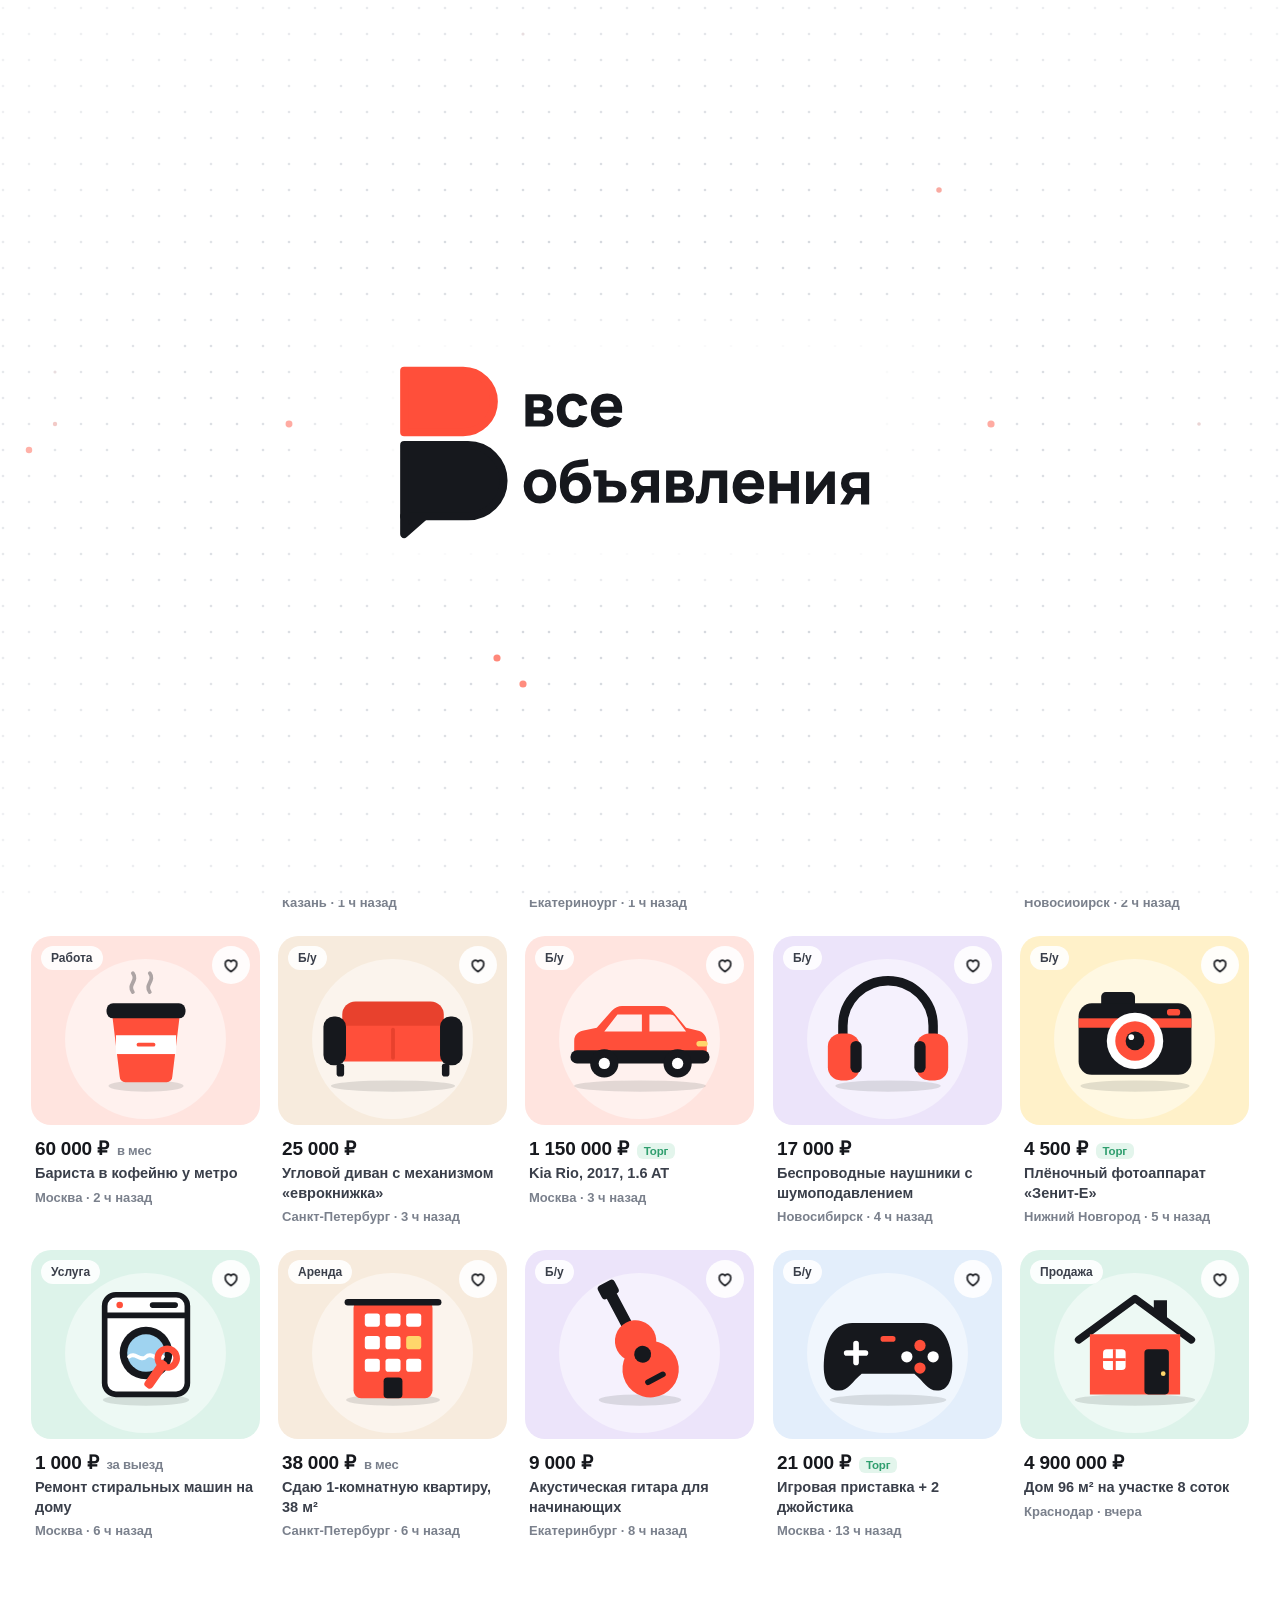
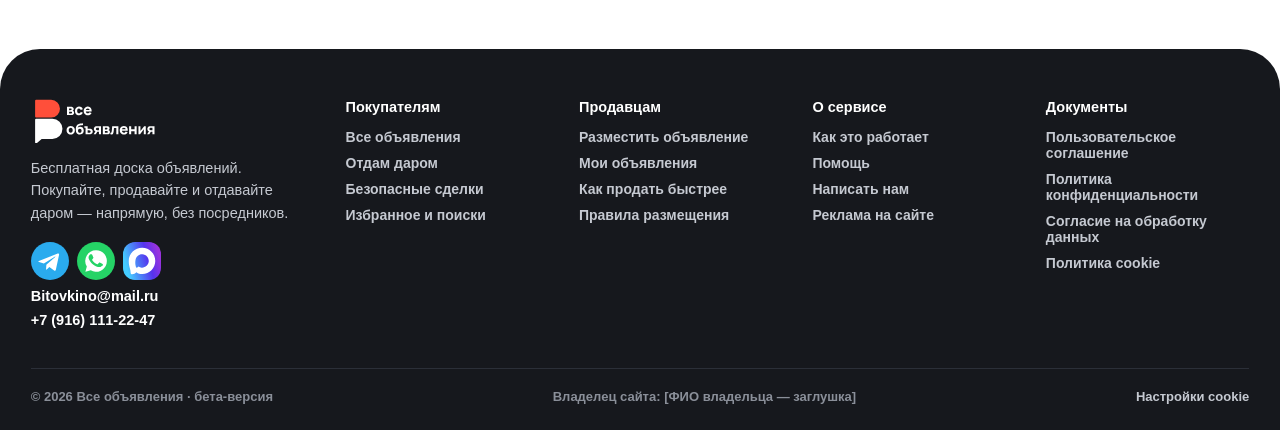
==== commit d4d64741: "Input protection, photo safety, layout fixes for long text and tall photos - New guard module: text " ====
--- a/site/index.html
+++ b/site/index.html
@@ -1933,7 +1933,7 @@
 .wiz__card > .muted { margin: -8px 0 0; }
 .wiz__nav { display: flex; justify-content: space-between; gap: 10px; padding-top: 16px; border-top: 1px solid var(--line); margin-top: 6px; }
 .wiz__side { position: sticky; top: 100px; display: grid; gap: 14px; }
-.wiz__prev { pointer-events: none; }
+.wiz__prev .card { cursor: default; }
 .wiz__prev .heart-b { opacity: .5; }
 .ctiles { display: grid; grid-template-columns: repeat(auto-fill, minmax(124px, 1fr)); gap: 10px; }
 .ctile { display: grid; grid-template-rows: auto 1fr; justify-items: center; align-items: start; gap: 10px; height: 116px; padding: 16px 8px 10px; border-radius: 20px; border: 1.5px solid var(--line); background: #fff; font: inherit; cursor: pointer; transition: all .25s var(--spring); min-width: 0; }
@@ -2037,6 +2037,68 @@
 
 html.in-chat .fab { display: none; }
 @media (max-width: 1000px) { .wiz__side { display: none; } }
+
+/* ===== Длинный текст никогда не раздвигает страницу ===== */
+html { overflow-x: clip; }
+body { overflow-wrap: anywhere; }
+img, video, svg { max-width: 100%; }
+.card__title { display: -webkit-box; -webkit-line-clamp: 2; -webkit-box-orient: vertical; overflow: hidden; }
+.adp > *, .wiz > *, .cab > *, .chats > *, .contact > * { min-width: 0; }
+.adp__title, .adp h1 { overflow-wrap: anywhere; }
+.note-i > div { min-width: 0; }
+.note-i span { display: -webkit-box; -webkit-line-clamp: 2; -webkit-box-orient: vertical; overflow: hidden; }
+.cform__prev { max-height: 7.6em; overflow: hidden; white-space: pre-line; }
+.ticket p { max-height: 14em; overflow: auto; white-space: pre-line; }
+.hp { position: absolute !important; left: -10000px; top: auto; width: 1px; height: 1px; overflow: hidden; }
+
+/* ===== Несколько фото на карточке ===== */
+.card__art .card__ph { position: absolute; inset: 0; width: 100%; height: 100%; object-fit: cover; opacity: 0; transition: opacity .18s; }
+.card__art .card__ph.on { opacity: 1; }
+.card__bars--ph { z-index: 2; }
+.card__bars--ph i { background: rgba(255,255,255,.55); box-shadow: 0 0 0 .5px rgba(0,0,0,.08); }
+.card__bars--ph i.on { background: #fff; }
+.card__media:has(.card__ph) .card__bars { opacity: 1; }
+
+/* ===== Галерея объявления: в рамке — кадр, по клику — фото целиком ===== */
+.gal__ph { object-fit: cover; background: none; cursor: zoom-in; }
+.gal__thumbs { overflow-x: auto; scrollbar-width: thin; padding-bottom: 4px; scroll-snap-type: x proximity; }
+.gal__thumbs button { flex: none; scroll-snap-align: start; }
+.sheet--lbx .sheet__back { background: rgba(10,11,14,.92); }
+.sheet--lbx .sheet__box { width: 100%; height: 100%; max-height: none; padding: 0; background: transparent; border-radius: 0; overflow: hidden; display: grid; }
+.sheet--lbx .sheet__x { background: rgba(255,255,255,.14); color: #fff; z-index: 3; }
+.lbx { position: relative; display: grid; place-items: center; min-height: 0; }
+.lbx__stage { width: 100%; height: calc(100vh - 32px); display: grid; place-items: center; }
+.lbx__img { max-width: min(100%, calc(100vw - 140px)); max-height: calc(100vh - 40px); object-fit: contain; border-radius: 6px; user-select: none; animation: fade .25s both; }
+.lbx__nav { position: absolute; top: calc(50% - 26px); width: 52px; height: 52px; border-radius: 50%; border: 0; background: rgba(255,255,255,.14); color: #fff; font-size: 30px; cursor: pointer; transition: background-color .2s; }
+.lbx__nav:hover { background: rgba(255,255,255,.26); }
+.lbx__nav--l { left: 8px; } .lbx__nav--r { right: 8px; }
+.lbx__count { position: absolute; left: 50%; bottom: 10px; transform: translateX(-50%); color: #fff; font-weight: 700; font-size: 13px; background: rgba(255,255,255,.14); padding: 5px 12px; border-radius: 999px; }
+.msg__ph { cursor: zoom-in; object-fit: cover; }
+
+/* ===== Быстрые ответы: листаются ===== */
+.chat__qw { position: relative; }
+.chat__quick { scroll-behavior: auto; cursor: grab; user-select: none; padding-right: 16px; }
+.chat__quick.drag { cursor: grabbing; } .chat__quick.drag button { pointer-events: none; }
+.chat__qa { position: absolute; top: 10px; z-index: 2; width: 32px; height: 32px; border-radius: 50%; border: 1.5px solid var(--line); background: #fff; font-size: 18px; line-height: 1; cursor: pointer; display: grid; place-items: center; box-shadow: 0 6px 16px -8px rgba(22,24,29,.35); }
+.chat__qa[hidden] { display: none; }
+.chat__qa--l { left: 6px; } .chat__qa--r { right: 6px; }
+.chat__qw::before, .chat__qw::after { content: ""; position: absolute; top: 10px; bottom: 0; width: 48px; pointer-events: none; opacity: 0; transition: opacity .2s; z-index: 1; }
+.chat__qw::before { left: 0; background: linear-gradient(90deg, #fff 30%, rgba(255,255,255,0)); }
+.chat__qw::after { right: 0; background: linear-gradient(270deg, #fff 30%, rgba(255,255,255,0)); }
+.chat__qw.fade-l::before, .chat__qw.fade-r::after { opacity: 1; }
+
+/* ===== Фото в мастере: перетаскивание ===== */
+.photo[data-i] { cursor: grab; touch-action: manipulation; -webkit-user-select: none; user-select: none; -webkit-touch-callout: none; }
+.is-sorting, .is-sorting * { cursor: grabbing !important; }
+.photo--hole { opacity: .28; outline: 2px dashed var(--muted); outline-offset: -2px; }
+.photo--hole .photo__bar { display: none; }
+.photo--ghost { position: fixed; z-index: 9999; margin: 0; pointer-events: none; animation: none; box-shadow: 0 24px 50px -18px rgba(22,24,29,.55); transition: none; }
+.photo--ghost .photo__bar { display: none; }
+.photo--busy { display: grid; place-items: center; align-content: center; gap: 8px; color: var(--muted); font-size: 12.5px; font-weight: 700; border: 1.5px dashed var(--line); background: #fff; }
+.spin { width: 26px; height: 26px; border-radius: 50%; border: 3px solid var(--line); border-top-color: var(--accent); animation: spin .8s linear infinite; }
+@keyframes spin { to { transform: rotate(360deg); } }
+@media (hover: none) { .photo__bar { opacity: 1; } }
+.ptips small { display: block; margin-top: 8px; }
 
 
 /* ===== панель проверки (убрать перед запуском) ===== */
@@ -2957,7 +3019,7 @@
 
   /* ---------- форматирование ---------- */
   VO.rub = n => n.toLocaleString("ru-RU") + " ₽";
-  VO.price = a => a.price == null ? '<span class="muted">Цена не указана</span>' : a.price === 0 ? '<span class="free">Даром</span>' : `${VO.rub(a.price)}${a.per ? `<small>${a.per === "выезд" ? "за выезд" : "в " + a.per}</small>` : ""}`;
+  VO.price = a => a.price == null ? '<span class="muted">Цена не указана</span>' : a.price === 0 ? '<span class="free">Даром</span>' : `${VO.rub(a.price)}${a.per ? `<small>${/^(за|в) /.test(a.per) ? a.per : a.per === "выезд" ? "за выезд" : "в " + a.per}</small>` : ""}`;
   VO.minutesAgo = a => a.created ? Math.floor((Date.now() - a.created) / 60000) : a.ago + Math.floor((Date.now() - LOADED) / 60000);
   VO.agoText = a => {
     const m = VO.minutesAgo(a);
@@ -2968,6 +3030,10 @@
   };
   VO.plural = (n, a, b, c) => { const m = n % 10, h = n % 100; return m === 1 && h !== 11 ? a : m >= 2 && m <= 4 && (h < 12 || h > 14) ? b : c; };
   VO.media = a => a.photo ? `<img src="${a.photo}" alt="">` : (window.VO_ILL[a.ill] || "");
+  // несколько фото: на карточке листаются движением мыши (как на крупных площадках)
+  const PH = VO._ph = {};
+  const multi = a => a.photos && a.photos.length > 1;
+  VO.cardMedia = a => { if (!multi(a)) return VO.media(a); PH[a.id] = a.photos; return a.photos.map((p, i) => `<img class="card__ph${i ? "" : " on"}" ${i ? `data-k="${i}"` : `src="${p}"`} alt="">`).join(""); };
   VO.tag = a => a.status === "archived" ? '<span class="card__tag">Снято</span>' : a.status === "sold" ? '<span class="card__tag">Продано</span>' : a.price === 0 ? '<span class="card__tag card__tag--free">Даром</span>'
     : a.cond === "Новое" ? '<span class="card__tag card__tag--new">Новое</span>' : `<span class="card__tag">${esc(a.cond)}</span>`;
   VO.heart = '<svg viewBox="0 0 24 24" fill="none" stroke="currentColor" stroke-width="2" stroke-linejoin="round" aria-hidden="true"><path d="M12 20s-7-4.3-7-9.6A3.9 3.9 0 0 1 12 8a3.9 3.9 0 0 1 7 2.4C19 15.7 12 20 12 20Z"/></svg>';
@@ -2985,9 +3051,9 @@
   VO.cardHTML = (a, i = 0) => `<article class="card${a.mine ? " card--mine" : ""}" data-id="${a.id}" tabindex="0" style="--d:${Math.min(i, 12) * 45}ms" aria-label="${esc(a.title)}">
       <div class="card__media" data-v="0" style="--bg:${a.bg}">
         <span class="card__blob"></span>
-        <div class="card__art">${VO.media(a)}</div>
+        <div class="card__art">${VO.cardMedia(a)}</div>
         ${VO.tag(a)}
-        ${a.photo ? "" : '<span class="card__bars"><i></i><i></i><i></i></span>'}
+        ${multi(a) ? `<span class="card__bars card__bars--ph">${a.photos.map((_, i) => `<i${i ? "" : ' class="on"'}></i>`).join("")}</span>` : a.photo ? "" : '<span class="card__bars"><i></i><i></i><i></i></span>'}
       </div>
       <button class="heart-b${S.favs.has(a.id) ? " is-on" : ""}" type="button" data-fav="${a.id}" aria-pressed="${S.favs.has(a.id)}" aria-label="В избранное">${VO.heart}</button>
       <div class="card__body">
@@ -3003,9 +3069,31 @@
   // «фото» на карточке меняются при движении мыши
   document.addEventListener("pointermove", e => {
     const m = e.target.closest && e.target.closest(".card .card__media"); if (!m) return;
-    const r = m.getBoundingClientRect(); m.dataset.v = Math.min(2, Math.floor((e.clientX - r.left) / r.width * 3));
+    const r = m.getBoundingClientRect(), imgs = m.querySelectorAll(".card__ph");
+    if (imgs.length) return phTo(m, Math.min(imgs.length - 1, Math.max(0, Math.floor((e.clientX - r.left) / r.width * imgs.length))));
+    m.dataset.v = Math.min(2, Math.floor((e.clientX - r.left) / r.width * 3));
   });
-  document.addEventListener("pointerout", e => { const m = e.target.closest && e.target.closest(".card .card__media"); if (m && !m.contains(e.relatedTarget)) m.dataset.v = 0; });
+  function phTo(m, k) {
+    const imgs = m.querySelectorAll(".card__ph"), id = m.closest(".card").dataset.id;
+    imgs.forEach((im, i) => { if (i === k && !im.src && PH[id]) im.src = PH[id][i]; im.classList.toggle("on", i === k); });
+    m.querySelectorAll(".card__bars--ph i").forEach((b, i) => b.classList.toggle("on", i === k));
+  }
+  document.addEventListener("pointerout", e => { const m = e.target.closest && e.target.closest(".card .card__media"); if (m && !m.contains(e.relatedTarget)) { m.dataset.v = 0; if (m.querySelector(".card__ph")) phTo(m, 0); } });
+
+  /* ---------- просмотр фото на весь экран ---------- */
+  VO.lightbox = (list, k = 0) => {
+    let i = k;
+    const el = VO.sheet(`<div class="lbx"><div class="lbx__stage"><img class="lbx__img" alt=""></div>${list.length > 1 ? `<button class="lbx__nav lbx__nav--l" type="button" data-lb="-1" aria-label="Предыдущее фото">‹</button><button class="lbx__nav lbx__nav--r" type="button" data-lb="1" aria-label="Следующее фото">›</button><div class="lbx__count"></div>` : ""}</div>`, { cls: "sheet--lbx" });
+    const img = el.querySelector(".lbx__img"), cnt = el.querySelector(".lbx__count");
+    const show = n => { i = (n + list.length) % list.length; img.src = list[i]; if (cnt) cnt.textContent = `${i + 1} / ${list.length}`; };
+    show(i);
+    el.addEventListener("click", e => { const b = e.target.closest("[data-lb]"); if (b) show(i + +b.dataset.lb); });
+    const key = e => { if (!document.body.contains(el)) return removeEventListener("keydown", key); if (e.key === "ArrowRight") show(i + 1); if (e.key === "ArrowLeft") show(i - 1); };
+    addEventListener("keydown", key);
+    let sx = null; el.addEventListener("touchstart", e => { sx = e.touches[0].clientX; }, { passive: true });
+    el.addEventListener("touchend", e => { if (sx == null) return; const dx = e.changedTouches[0].clientX - sx; if (Math.abs(dx) > 50) show(i + (dx < 0 ? 1 : -1)); sx = null; });
+    return el;
+  };
 
   /* ---------- избранное ---------- */
   VO.toggleFav = (id, btn) => {
@@ -3256,6 +3344,283 @@
   VO.start = () => { addEventListener("hashchange", route); syncBadges(); route(); };
 })();
 
+/* =========================================================
+   Защита ввода: очистка текста, мат и оскорбления, запрещённые товары,
+   контакты в обход сайта, мусорный текст, защита от ботов, лимиты, проверка фото.
+   Всё это — первая линия. На сервере те же проверки нужно повторить:
+   браузерные проверки умелый человек обходит.
+   ========================================================= */
+(() => {
+  const G = VO.guard = {};
+  // \b в JS не видит кириллицу — подменяем на «юникодную» границу слова
+  const B = "(?:(?<![\\p{L}\\d])(?=[\\p{L}\\d])|(?<=[\\p{L}\\d])(?![\\p{L}\\d]))";
+  const U = rx => new RegExp(rx.source.replace(/\\b/g, B).replace(/ё/g, "е"), rx.flags.replace("u", "") + "u");
+
+  /* ---------- очистка ---------- */
+  // невидимые символы, смена направления текста, «залго» (горы диакритики)
+  const INVIS = /[\u0000-\u0008\u000B\u000C\u000E-\u001F\u007F­͏؜ᅟᅠ឴឵᠎​-‏‪-‮⁠-⁯ㅤ︀-️﻿ﾠ￰-￿]/g;
+  G.clean = (s, { multiline = false, maxLines = 40 } = {}) => {
+    s = String(s ?? "").normalize("NFC").replace(/\r\n?/g, "\n").replace(INVIS, "").replace(/(\p{M}{2})\p{M}+/gu, "$1").replace(/\t/g, " ");
+    if (!multiline) return s.replace(/\s+/g, " ").trim();
+    s = s.split("\n").map(l => l.replace(/ {2,}/g, " ").trimEnd()).join("\n").replace(/\n{3,}/g, "\n\n").trim();
+    const lines = s.split("\n");
+    return lines.length > maxLines ? lines.slice(0, maxLines).join("\n") : s;
+  };
+
+  /* ---------- нормализация для поиска запрещённого ---------- */
+  // латиница и цифры, похожие на кириллицу: «xyй», «п1зда», «3ае6ал»
+  const LOOK = { a: "а", b: "в", c: "с", e: "е", h: "н", k: "к", m: "м", o: "о", p: "р", t: "т", x: "х", y: "у", u: "и", i: "и", l: "л", n: "п", r: "г", "3": "з", "0": "о", "6": "б", "4": "ч", "1": "и", "!": "и", "@": "а", "$": "с", "|": "и" };
+  const norm = s => {
+    s = s.toLowerCase().replace(/ё/g, "е").replace(INVIS, "");
+    // «х у й», «х.у.й», «х-у-й» — буквы через разделители склеиваем
+    s = s.replace(/(^|[\s,;:()"«»])((?:[\p{L}\d@$!|][\s._\-*]+){2,}[\p{L}\d@$!|])(?=$|[\s,;:()"«»?!.])/gu, (m, a, w) => a + w.replace(/[\s._\-*]+/g, ""));
+    return s.split(/[^\p{L}\d@$!|*]+/u).filter(Boolean).map(w => {
+      const cyr = /[а-я]/.test(w);
+      if (cyr) w = [...w].map(ch => LOOK[ch] || ch).join("");
+      return { raw: w, w: w.replace(/(.)\1+/g, "$1"), lat: !cyr };
+    });
+  };
+  G.norm = norm;
+
+  /* ---------- мат и оскорбления (по корням, с исключениями) ---------- */
+  const PFX = "(?:за|на|по|от|ото|вы|у|съ|разъ|подъ|до|пере|при|про|вз|объ|изъ|недо|раз?съ|подъ|надъ|въ|долбо|мозго|пиз?до|остопиздо)?";
+  const MAT = [
+    new RegExp(`^${PFX}(?:е|ье|ъе|йо|ьо)б(?!ург)(?:а|у|л|н|ы|и|о|е|ш|т|к|ищ|ись|ись|ц|ля|ло)`),
+    /^(?:е|йо)бт?$/, /^еп(?:т|ть)$/, /^(?:е|йо)пт(?:а|ь)?$/,
+    /(?<!стра|застра|перестра|пере)ху(?:й|я|е|ю|и|ищ|ев|ял|ес)/,
+    /пиз[дж]|пезд/, /^бля(?![хшк])/, /^бл[еяи]ть?$/, /выбляд|ублюд/,
+    /^муд(?:ак|ач|ил|оз|охат|озвон|ень)/, /пид[оа]?р|^педик(?:и|ов|а|ам)?$|педрил/,
+    /г[ао]нд[оа]н/, /залуп/, /шлюх|^шалав/, /^(?:за|на|по|от)?дроч/, /^манд(?:а|ы|у|ой|ятин|авошк|еж)$/,
+    /^(?:на|по|ни|до)хер$|^херн(?:я|и|ю|ей)$|^хер(?:ов|ом|ово|ова)$|^нахер/,
+    /^жоп(?:а|ы|у|ой|е|ам|ами|ах|ный|ная|ное|ка|ке|ку|чик)?$/, /говн(?:о|а|у|ом|ище|юк|як|ец|ый|ая)/,
+    /^(?:за|об|ис|на|про|вы|об|у)?сра(?:ть|л|ла|ли|н|нь|ка|ный|ная|ное|ло|чк)/, /^ссан|^ссыкл/, /^дерьм/,
+    /^курв|^потаскух|^шмар/, /^мраз(?:ь|и|ью|ота|отн)/, /^гнид(?:а|ы|е)$/, /^чмо(?:шник|шн)?$/, /^уеб|^уёб/, /^тупорыл|^дебил|^даун(?:ы|ов|ам)?$|^дегенерат|^кретин/,
+    // оскорбления по национальности и т.п.
+    /^хач(?:и|ей|ам|у|ом|ик|ики)?$/, /^жид(?:ы|ов|ам|а|у|ом|яра|ята|овск)?$/, /^нигг?ер/, /^пиндос/, /^москал(?:и|ей|ям|ь)$/, /^хохл(?:ы|ов|ам|а|у)$/, /^чучмек/, /^узкоглаз/,
+  ];
+  const MAT_LAT = [/^(?:mother)?f+u+c*k|^fck|^fuk|^sh[i1]t(?:s|ty|head)?$|^b[i1]tch|^cunt|^d[i1]ck(?:head)?s?$|^assh[o0]le|^bastard|^wh[o0]re|^slut|^n[i1]gg(?:a|er)|^fag(?:got|s)?$/];
+  const hasMat = s => norm(s).some(({ w, raw, lat }) => lat ? MAT_LAT.some(r => r.test(raw)) : MAT.some(r => r.test(w) || r.test(raw)))
+    || /(?:^|[^\p{L}])[хпеб]\*+[\p{L}*]{1,6}/u.test(s.toLowerCase());   // «х*й», «п**да», «б**ть»
+  G.hasMat = hasMat;
+
+  /* ---------- запрещённые товары и услуги ---------- */
+  // [что ищем, что это, когда это не запрет]
+  const BAN = [
+    [/закладк|кладмен|кладов?щик|мефедрон|\bмеф\b|амфетамин|метамфетамин|\bмет\b.{0,10}(?:кристал|чист)|гашиш|\bгаш\b|марихуан|каннабис|\bспайс|кокаин|\bкокс\b|героин|\bлсд\b|\blsd\b|экстази|\bмдма\b|\bmdma\b|альфа[ -]?пвп|\bк[ -]?2\b.{0,10}смес|насвай|псилоцибин|галлюциноген|наркот|психотроп|прекурсор|соли? для ванн|\bшишк[иа]\b.{0,15}(?:сорт|индик|сатив|гидр)|\bбошк|\bкайф\b.{0,10}(?:прода|достав)|трав[аук]\b.{0,10}(?:курит|дунуть|покурить)/, "наркотики", /шишки? (?:хвои|сосн|ел|кедр)|еловые шишки|кедровые/],
+    [/огнестрел|боев\S* (?:оружи|патрон|пистолет)|\bпатрон(?:ы|ов|ами)?\b.{0,15}(?:калибр|\d{1,2}[x×х]\d{2}|9мм|5[.,]45|7[.,]62|\.22|\.308)|\bобрез\b.{0,10}(?:ружь|ствол|ижк|мр)|глушител\S*.{0,12}(?:оруж|ствол|для ружь|для карабин)|взрывчат|тротил|гексоген|\bтнт\b|\bc-?4\b.{0,6}(?:взрыв|пластит)|пластит|\bгранат(?:а|ы|у)\b(?!.{0,15}(?:сок|фрукт|плод|дерев|кг|сорт))|детонатор|\bзапал(?:ы)?\b.{0,10}(?:грана|взрыв)|самопал|\bствол\b.{0,15}(?:купл|прода|без докум)|\bпистолет\S*|револьвер|\bавтомат\b.{0,10}(?:калашник|ак-?\d|боев)|\bак-?47\b|\bкалаш|травматическ|\bтравмат\b|кастет|выкидн\S* нож|нож-?бабочк|\bарбалет\b.{0,10}(?:для охот|боев)|электрошокер.{0,10}(?:мощн|боев)/, "оружие", /клеев|для пены|монтажн|водян|игрушечн|детск|краск|покрас|пульверизат|подкачк|для мойк|полив|термопистолет|паяльн|герметик|строительн|массажн|пескоструй|для смазки|продувочн|пневмопистолет|автомат\S* (?:выключ|кофе|стирал|корм)|для накачк|пистолет для (?:шин|шиномонт|подкачк|налива|заправ)|заправочн/],
+    [/(?:купл|прода|продаю|сделаю|изготов|нарисую|оформл\S* без|помогу получить)\S*\s.{0,12}(?:паспорт\b|паспорта рф|загранпаспорт|диплом|аттестат|водительск\S* (?:прав|удостов)|справк|медкнижк|медицинск\S* книжк|больничн|\bвнж\b|\bрвп\b|патент на работ|прописк|регистрац\S* (?:временн|в москв|для мигрант))|без (?:сдачи )?экзамен|права без|диплом без|\bфиктивн/, "документы", /ветеринар|вет\.? ?паспорт|ветпаспорт|техпаспорт|паспорт\S* (?:изделия|качества|прибора|на товар|на собак|на кош|живот|щенк|котён|котен)|\bптс\b|родословн|метрик|клеймо|чип/],
+    [/обнал|\bдроп(?:ы|ов|ам|ом)?\b|\bдропов|отмыв|карт(?:ы|у|ой)\b.{0,20}(?:на чужое|без паспорта|оформлен\S* на (?:друг|подставн))|продам (?:банковск\S* )?карт(?:у|ы)\b.{0,10}(?:сбер|тинькофф|т-?банк|альфа|втб)|сим[ -]?карт\S*\s.{0,15}без (?:паспорта|регистрац)|левые сим|\bпробив\b|пробью (?:по|номер|человек)|детализаци\S* звонк|\bбаз[аыу]\b.{0,15}(?:данных|клиентов|номеров|телефонов).{0,15}(?:прода|слив|купл)|слив\S* баз|взлом\S* (?:страниц|аккаунт|почт|телефон|вк|whatsapp|ватсап|телеграм)|\bддос|\bddos|кардинг|\bcvv\b|фишинг|накрутк\S* (?:отзыв|голос)|напишу отзыв\S* (?:за деньги|на заказ)|купл\S* аккаунт\S* (?:госуслуг|банк)|аккаунт\S* госуслуг/, "незаконные услуги"],
+    [/интим|эскорт|проститу|секс\S*\s?(?:услуг|за деньги|за плату|встреч)|массаж\S*\s.{0,10}(?:с продолжени|эротическ|для мужчин|интим|боди|юни)|эротическ\S* массаж|девушк\S* на (?:час|ночь)|досуг для (?:мужчин|состоят)|вебкам|webcam|порно|\bxxx\b|18\+.{0,15}(?:видео|фото|контент)|onlyfans|онлифанс|содержанк|спонсор\S* для девушек|ищу спонсора|интим-?услуг/, "услуги для взрослых", /интимн\S* гигиен/],
+    [/казино|букмекер|ставк\S*.{0,15}(?:с гарант|без риска|верняк)|договорн\S* матч|\bсливы матч|прогноз\S* на спорт\S*.{0,15}(?:гарант|100%)|гарантированн\S* (?:доход|выигрыш|прибыл)|пассивн\S* доход|удвоени\S* (?:денег|вклад|депозит)|финансов\S* пирамид|заработ\S* от \d+\s?(?:тыс|000|к\b)\S*\s.{0,6}в (?:день|неделю|сутки)|быстр\S* заработ|без вложений.{0,20}(?:доход|заработ)|инвестиц\S*.{0,25}(?:гарант|\d+ ?% в (?:день|неделю|месяц))|\d+ ?% в (?:день|неделю) |крипт\S*.{0,20}(?:x2|х2|удво|гарант)|\bp2p\b.{0,15}(?:арбитраж|связк)|арбитраж\S* (?:крипт|трафик)|связк\S* (?:p2p|крипт)|работа в (?:интернет|телефоне).{0,25}от \d+|легкий заработ/, "сомнительный заработок", /настольн\S* игр|набор\S* для покера|покерн\S* набор|фишки для покер/],
+    [/без рецепта|рецептурн|трамадол|прегабалин|\bлирика\b.{0,10}(?:капсул|мг|таблет)|тропикамид|феназепам|сибутрамин|анабол|стероид|\bтестостерон\b.{0,15}(?:энант|ципион|пропион|курс)|гормон роста|клонидин|сильнодейств|снотворн\S*.{0,10}без рецепт|кодеин|морфин|метадон|оксикодон|фентанил|бупренорф|залепл|ксанакс|xanax/, "лекарства", /нестероидн/],
+    [/самогон\S*\s.{0,10}(?:прода|на продаж|литр)|спирт\S*\s(?:питьев|медицинск|альфа|люкс)|алкогол\S*.{0,15}(?:с доставк|ночью|круглосуточно|продам|продаю|оптом)|водк\S*.{0,10}(?:оптом|ящик|без акциз)|без акциз|контрабанд|\bвейп\S*\s.{0,15}(?:несовершеннолет|без паспорта|школьник)|снюс|\bснус\b|никотинов\S* (?:пакет|паст)|насвай/, "алкоголь и табак"],
+    [/(?:точная |1:1 |1 в 1 |1в1 |люкс )?(?:копия|реплик\S*|подделк\S*|фейк\S*|паль\b)\s.{0,20}(?:бренд|nike|найк|adidas|адидас|gucci|гуччи|louis|луи|\blv\b|chanel|шанель|prada|прада|rolex|ролекс|apple|iphone|айфон|airpods|эйрподс|dyson|дайсон|balenciaga|баленсиага|dior|диор|hermes|cartier|картье|moncler|монклер|stone island|стон айленд)|\bреплик[аи]\b|поддельн|фальшив|контрафакт|\bлюкс[- ]копи|\bкопия (?:бренд|часов|сумк|кроссов)|оригинальн\S* качеств\S* (?:копи|реплик)/, "подделки"],
+    [/краден|ворован|спизж|спизд|без документов.{0,15}(?:авто|машин|мотоцикл|телефон|айфон|iphone|ноутбук)|под восстановлени\S* без докум|найден\S* (?:телефон|айфон|iphone|смартфон|ноутбук)|нашёл (?:телефон|айфон|iphone)|нашел (?:телефон|айфон|iphone)|icloud.{0,15}(?:заблок|lock|не отвяз)|залоченн|блокировк\S* icloud|снят\S* с учёта.{0,15}по доверенност|номер\S* (?:двигател|кузова).{0,10}(?:перебит|не читаетс)/, "сомнительное происхождение"],
+    [/краснокнижн|красн\S* книг\S*.{0,10}(?:живот|птиц|растен|занесен)|шкур\S*.{0,10}(?:тигр|леопард|барс|медвед|рыси|снежн)|слонов\S* кост|бивн(?:и|я|ей)\b|живо\S* (?:орёл|орел|сокол|ястреб|сова|филин|кречет|балобан)|чучел\S*.{0,10}(?:тигр|леопард|орла|сокола|медвед)|икр\S*.{0,10}(?:осетр|белуг|стерляд|калуг)(?!.{0,20}(?:аквакульт|фермерск|честный знак|декларац))|акульи плавники/, "охраняемые животные и растения"],
+    [/органы? (?:на продажу|продам|куплю)|продам (?:почку|печень|орган)|куплю (?:почку|печень)|суррогатн\S* мат\S*.{0,15}(?:ищу|предлага|за деньги)|донорск\S* (?:яйцеклет|сперм).{0,15}(?:прода|за деньги)|продам (?:ребенка|младенца)\b|усыновлен\S* за деньги|отда(?:м|ю) (?:ребёнк|ребенк)/, "недопустимые предложения"],
+    [/курьер\S*.{0,30}(?:закладк|кладм|пакет\S* без вопросов|не вскрыва)|(?:перевозк|доставк)\S*\s.{0,15}(?:посылок|пакетов|конверт).{0,20}(?:без вопросов|не вскрыва|не задавать)|забрать деньги у (?:пенсионер|бабуш|стари)|курьер\S*.{0,25}(?:забрать|получить|передать) (?:деньги|наличные) (?:у|от) |работа.{0,30}(?:без вопросов|не задавать вопрос)|оплата в крипт\S*.{0,20}курьер|\bработа\b.{0,25}\bзакладк/, "опасная «работа»"],
+    [/экстремист|террорист|нацист|свастик|фашист\S* (?:символ|атрибут)|\bигил\b|джихад|майн кампф|mein kampf/, "запрещённая символика и литература", /истори\S* (?:второй|великой|вов)|музей|документальн/],
+  ];
+  BAN.forEach(b => { b[0] = U(b[0]); if (b[2]) b[2] = U(b[2]); });
+  G.banned = s => { const t = s.toLowerCase().replace(/ё/g, "е"); for (const [rx, what, ok] of BAN) if (rx.test(t) && !(ok && ok.test(t))) return what; return null; };
+
+  /* ---------- контакты в обход сайта ---------- */
+  const NUMW = "(?:ноль|нуль|один|одна|два|две|три|четыре|пять|шесть|семь|восемь|девять|десять|сто|двести|триста|девяносто|восемьдесят|семьдесят|шестьдесят|пятьдесят|сорок|тридцать|двадцать|одиннадцать|двенадцать|тринадцать|четырнадцать|пятнадцать|шестнадцать|семнадцать|восемнадцать|девятнадцать)";
+  const PHONE_RX = /(?:\+\s?7|(?<!\d)[78])?[\s(.\-]{0,2}9\d{2}[\s).\-]{0,2}\d{3}[\s.\-]{0,2}\d{2}[\s.\-]{0,2}\d{2}(?!\d)|(?<!\d)8[\s(.\-]{0,2}[3-8]\d{2}[\s).\-]{0,2}\d{3}[\s.\-]{0,2}\d{2}[\s.\-]{0,2}\d{2}(?!\d)/;
+  const NUMW_RX = new RegExp(`(?:${NUMW}[\\s,.\\-]+){6,}${NUMW}`, "i");
+  const LINK_RX = U(/(?:https?:|ftp:|www\.|t\.me\b|wa\.me\b|vk\.(?:com|ru|me)\b|ok\.ru\b|[a-zа-я0-9-]{2,}(?:\.|\s?(?:точка|\(dot\)|\[dot\])\s?)(?:ru|ру|рф|com|net|org|su|io|me|info|online|site|shop|store|xyz|pro|biz|club|top|link|ly|cc|tk|ws)\b)/i);
+  const MAIL_RX = /[\w.+-]+\s?(?:@|\(at\)|\[at\]|собака|собачка)\s?[\w-]+\s?(?:\.|точка)\s?[a-zа-я]{2,}/iu;
+  const MESS_RX = U(/телеграм|телеграмм|\bтелег[аеу]\b|\bтг\b|\btg\b|telegram|whats\s?app|вотсап|вацап|ватсап|ватцап|вотс ап|\bвоцап|viber|вайбер|\bвибер|скайп|skype|инстаграм|instagram|\bинст[ау]?\b|discord|дискорд|\bmax\b.{0,10}(?:мессендж|пишите)|пишите в (?:лс|личку|директ|личные)|(?:^|\s)@[a-z0-9_]{4,}/i);
+  G.contacts = s => {
+    if (MAIL_RX.test(s)) return "Не пишите почту в тексте — покупатели напишут вам в сообщениях на сайте";
+    if (PHONE_RX.test(s) || NUMW_RX.test(s)) return "Не пишите телефон в тексте — включите его показ в профиле";
+    if (LINK_RX.test(s)) return "Уберите ссылки и адреса сайтов — это частый приём мошенников";
+    if (MESS_RX.test(s)) return "Не уводите в мессенджеры — общение через сообщения на сайте защищает от обмана";
+    return null;
+  };
+
+  /* ---------- мусор и спам ---------- */
+  const KEYB = /йцукен|фываф?|ячсмит|asdfg|zxcvb|1234567890/i;
+  G.junk = (s, { title = false, maxWord = 28 } = {}) => {
+    const letters = s.match(/\p{L}/gu) || [];
+    if (/(\p{L})\1{3,}/u.test(s)) return "Слишком много одинаковых букв подряд";
+    if (/([^\p{L}\p{N}\s])\1{4,}/u.test(s)) return "Уберите повторяющиеся знаки";
+    const long = s.split(/[\s,.;:!?()«»"/\\]+/).find(w => w.length > maxWord && !/^\d+$/.test(w));
+    if (long) return `Слишком длинное слово без пробелов («${long.slice(0, 12)}…»). Разделите его пробелами`;
+    if (KEYB.test(s.replace(/\s/g, ""))) return "Похоже на случайный набор символов";
+    const words = s.toLowerCase().match(/[\p{L}]+/gu) || [];
+    for (const w of words) if (w.length >= 6 && /[а-я]/.test(w) && !/[аеёиоуыэюя]/.test(w)) return "Похоже на случайный набор букв";
+    if (words.length >= 4) { let run = 1; for (let i = 1; i < words.length; i++) { run = words[i] === words[i - 1] ? run + 1 : 1; if (run >= 3) return "Одно и то же слово повторяется подряд"; } }
+    if (title) {
+      if (letters.length < 3) return "В названии должны быть слова, а не только цифры и знаки";
+      const up = letters.filter(c => c !== c.toLowerCase()).length;
+      if (letters.length >= 8 && up / letters.length > .6) return "Не пишите название заглавными буквами — так оно выглядит как крик";
+      if (/\p{Extended_Pictographic}/u.test(s)) return "Уберите эмодзи из названия";
+      if (/[!?]{2,}|^[^\p{L}\p{N}«"]/u.test(s)) return "Уберите лишние знаки из названия";
+      if (/срочно|дешево!|выгодно!|акция|скидк\S* \d+ ?%|лучш\S* цен/i.test(s)) return "Уберите из названия рекламные слова («срочно», «акция») — им место в описании";
+    }
+    return null;
+  };
+
+  /* ---------- проверки по типу поля ---------- */
+  const RESERVED = /админ|модерат|поддержк|служб\S* (?:безопасн|поддерж)|support|admin|moderat|все ?объявлени|всеобьявлени|vseobyavlen|техподдерж|официальн|official|сотрудник сайта|робот сайта|оператор сайта/i;
+  // Вернёт текст ошибки или null
+  G.text = (s, kind) => {
+    const raw = String(s || "");
+    if (kind === "name") {
+      const v = G.clean(raw);
+      if (v.length < 2) return "Слишком короткое имя";
+      if (!/^[\p{L}][\p{L}\s.'’\-]*$/u.test(v)) return "В имени — только буквы, пробел и дефис";
+      if (/\p{Lu}{4,}/u.test(v) && v === v.toUpperCase()) return "Напишите имя обычными буквами, не заглавными";
+      if (/[a-z]/i.test(v) && /[а-яё]/i.test(v)) return "Не смешивайте русские и латинские буквы";
+      if (RESERVED.test(v)) return "Это имя нельзя использовать — его можно спутать с сайтом";
+      if (hasMat(v)) return "Выберите другое имя — без грубых слов";
+      return G.junk(v, { maxWord: 20 });
+    }
+    if (kind === "company") {
+      const v = G.clean(raw);
+      if (v.length < 2) return "Укажите название";
+      if (!/^[\p{L}\p{N}\s.,'’"«»&+\-№()]+$/u.test(v)) return "В названии есть недопустимые символы";
+      if (RESERVED.test(v)) return "Это название нельзя использовать — его можно спутать с сайтом";
+      if (hasMat(v)) return "Название не должно содержать грубых слов";
+      return G.contacts(v) || G.junk(v, { maxWord: 24 });
+    }
+    if (kind === "place") {
+      const v = G.clean(raw);
+      if (!/^[\p{L}\p{N}][\p{L}\p{N}\s.,'’\-()№]*$/u.test(v)) return "Только буквы, цифры, пробел и дефис";
+      if (hasMat(v)) return "Уберите грубые слова";
+      return G.contacts(v) || G.junk(v, { maxWord: 26 });
+    }
+    // свободный текст: title, desc, review, reply, report, chat, ticket, about, other
+    const v = G.clean(raw, { multiline: true });
+    if (hasMat(v)) return kind === "chat" ? "Сообщение не отправлено: без грубых слов, пожалуйста" : "Уберите грубые слова и оскорбления";
+    if (["title", "desc"].includes(kind)) { const b = G.banned(v); if (b) return `Похоже на запрещённое к продаже (${b}). Такие объявления не публикуются — см. Правила размещения`; }
+    if (["title", "desc", "review", "reply", "about", "other"].includes(kind)) { const c = G.contacts(v); if (c) return c; }
+    if (["chat", "ticket", "report"].includes(kind)) { const j = G.junk(v, { maxWord: 500 }); return j && /одинаковых|повторяющиеся/.test(j) ? j : null; }
+    return G.junk(v, { title: kind === "title", maxWord: kind === "title" ? 24 : 30 });
+  };
+
+  // Показать ошибку под полем: текст в <em>, красная рамка. Вернёт true, если ошибки нет
+  G.mark = (input, msg) => {
+    const f = input.closest(".field"), em = f && f.querySelector("em");
+    if (em) { if (em.dataset.def == null) em.dataset.def = em.textContent; em.textContent = msg || em.dataset.def; }
+    if (f) f.classList.toggle("bad", !!msg);
+    return !msg;
+  };
+  // Проверить поле по типу; пустое и необязательное — без ошибки
+  G.field = (input, kind, { min = 0, optional = false } = {}) => {
+    const v = G.clean(input.value, { multiline: input.tagName === "TEXTAREA" });
+    if (!v && optional) return G.mark(input, null);
+    if (v.length < min) return G.mark(input, min > 1 ? `Минимум ${min} символ${min % 10 === 1 && min !== 11 ? "" : min % 10 < 5 && (min < 10 || min > 20) ? "а" : "ов"}` : "Заполните поле");
+    return G.mark(input, G.text(v, kind));
+  };
+
+  /* ---------- одноразовая почта ---------- */
+  const TEMP = /(?:^|\.)(?:mailinator|guerrillamail|guerrillamailblock|sharklasers|grr\.la|10minutemail|10minemail|temp-?mail|tempmail|tempmailo|tempr\.email|throwawaymail|yopmail|getnada|nada\.email|dispostable|maildrop|mohmal|mailnesia|trashmail|fakeinbox|spamgourmet|mintemail|emailondeck|moakt|tmail|tmpmail|burnermail|33mail|mailcatch|inboxkitten|dropmail|crazymailing|minuteinbox|mail\.tm|mail\.gw|emltmp|tmpbox|luxusmail|vomoto|wegwerfmail|spambox|spam4\.me|tempinbox|tempail|fexbox|byom|anonbox|mvrht|1secmail|1secmail\.(?:com|org|net)|esiix|wwjmp|xojxe|yoggm|kzccv|qiott|laafd|txcct|rteet|dpptd|tmails\.net|cuvox|armyspy|dayrep|einrot|fleckens|gustr|jourrapide|rhyta|superrito|teleworm)\./i;
+  G.tempMail = email => TEMP.test((email.split("@")[1] || "") + ".");
+
+  /* ---------- лимиты действий ---------- */
+  G.rate = (key, max, ms) => {
+    const all = VO.store.get("vo_rate", {}), now = Date.now(), arr = (all[key] || []).filter(t => now - t < ms);
+    if (arr.length >= max) return Math.ceil((ms - (now - arr[0])) / 1000);
+    arr.push(now); all[key] = arr;
+    Object.keys(all).forEach(k => { all[k] = all[k].filter(t => now - t < 864e5); if (!all[k].length) delete all[k]; });
+    VO.store.set("vo_rate", all); return 0;
+  };
+  G.wait = s => s > 90 ? `${Math.ceil(s / 60)} мин` : `${s} с`;
+
+  /* ---------- защита форм от ботов ---------- */
+  // скрытое поле-ловушка + слишком быстрое заполнение + ни одного настоящего нажатия
+  G.trap = form => {
+    if (form.dataset.trap) return; form.dataset.trap = "1";
+    const hp = document.createElement("div"); hp.className = "hp"; hp.setAttribute("aria-hidden", "true");
+    hp.innerHTML = `<label>Сайт компании<input type="text" name="website" tabindex="-1" autocomplete="off"></label>`;
+    form.appendChild(hp);
+    const arm = () => { if (!form._t0) form._t0 = Date.now(); };
+    form.addEventListener("focusin", arm); form.addEventListener("pointerdown", arm);
+    form.addEventListener("keydown", e => { if (e.isTrusted) form._human = (form._human || 0) + 1; });
+    form.addEventListener("pointerdown", e => { if (e.isTrusted) form._human = (form._human || 0) + 1; });
+    form.addEventListener("paste", e => { if (e.isTrusted) form._human = (form._human || 0) + 1; });
+  };
+  G.isBot = (form, minMs = 1500) => {
+    const hp = form.querySelector('.hp input'); if (hp && hp.value) return "Не получилось отправить. Обновите страницу и попробуйте ещё раз";
+    if (!form._human) return "Заполните форму вручную";
+    if (form._t0 && Date.now() - form._t0 < minMs) return "Слишком быстро — проверьте, всё ли заполнено";
+    return null;
+  };
+
+  /* ---------- фото ---------- */
+  // Тип определяем по содержимому файла, а не по расширению: «картинка» с кодом внутри не пройдёт.
+  const sniff = b => {
+    if (b[0] === 0xFF && b[1] === 0xD8 && b[2] === 0xFF) return "jpeg";
+    if (b[0] === 0x89 && b[1] === 0x50 && b[2] === 0x4E && b[3] === 0x47) return "png";
+    if (b[0] === 0x52 && b[1] === 0x49 && b[2] === 0x46 && b[3] === 0x46 && b[8] === 0x57 && b[9] === 0x45 && b[10] === 0x42 && b[11] === 0x50) return "webp";
+    if (b[0] === 0x47 && b[1] === 0x49 && b[2] === 0x46) return "gif";
+    const s = String.fromCharCode(...b.slice(4, 12));
+    if (/^ftyp(?:heic|heix|hevc|mif1|msf1|heim|heis)/.test(s)) return "heic";
+    if (/^ftypavi[fs]/.test(s)) return "avif";
+    const head = String.fromCharCode(...b.slice(0, 256)).toLowerCase();
+    if (/<svg|<\?xml|<html|<script/.test(head)) return "svg";
+    return null;
+  };
+  // Размеры — из заголовка, ДО раскодирования: защита от «бомб» в 30 000 × 30 000 пикселей
+  const dims = (b, t) => {
+    const u32 = i => (b[i] << 24 | b[i + 1] << 16 | b[i + 2] << 8 | b[i + 3]) >>> 0;
+    if (t === "png") return [u32(16), u32(20)];
+    if (t === "webp") {
+      const f = String.fromCharCode(b[12], b[13], b[14], b[15]);
+      if (f === "VP8X") return [1 + (b[24] | b[25] << 8 | b[26] << 16), 1 + (b[27] | b[28] << 8 | b[29] << 16)];
+      if (f === "VP8 ") return [(b[26] | b[27] << 8) & 0x3fff, (b[28] | b[29] << 8) & 0x3fff];
+      if (f === "VP8L") { const v = b[21] | b[22] << 8 | b[23] << 16 | b[24] << 24; return [1 + (v & 0x3fff), 1 + (v >> 14 & 0x3fff)]; }
+    }
+    if (t === "jpeg") {
+      let i = 2;
+      while (i + 9 < b.length) {
+        if (b[i] !== 0xFF) { i++; continue; }
+        const m = b[i + 1], len = b[i + 2] << 8 | b[i + 3];
+        if (m >= 0xC0 && m <= 0xCF && ![0xC4, 0xC8, 0xCC].includes(m)) return [b[i + 7] << 8 | b[i + 8], b[i + 5] << 8 | b[i + 6]];
+        if (m === 0xD8 || (m >= 0xD0 && m <= 0xD7) || m === 0x01) { i += 2; continue; }
+        i += 2 + len;
+      }
+    }
+    return null;
+  };
+  const MAX_MB = 20, MAX_PX = 40e6, MAX_SIDE = 12000, MIN_SIDE = 200, MAX_RATIO = 5;
+  const canWebp = (() => { try { const c = document.createElement("canvas"); c.width = c.height = 1; return c.toDataURL("image/webp").startsWith("data:image/webp"); } catch (e) { return false; } })();
+  // Вернёт data:URL пересжатого снимка (без EXIF и геометки) или бросит понятную ошибку
+  G.image = async (file, { side = 1280, budget = 210e3 } = {}) => {
+    if (!file || !file.size) throw new Error("Файл пустой");
+    if (file.size > MAX_MB * 1048576) throw new Error(`Фото больше ${MAX_MB} МБ — выберите поменьше`);
+    const head = new Uint8Array(await file.slice(0, 256 * 1024).arrayBuffer());
+    const t = sniff(head);
+    if (t === "heic") throw new Error("Формат HEIC с iPhone пока не поддерживается. В настройках камеры выберите «Наиболее совместимый» или пришлите JPG");
+    if (t === "svg") throw new Error("Векторные картинки (SVG) не принимаем — только фотографии");
+    if (!["jpeg", "png", "webp", "gif"].includes(t)) throw new Error("Это не фотография. Подойдут JPG, PNG или WebP");
+    const wh = dims(head, t);
+    if (wh && (wh[0] * wh[1] > MAX_PX || wh[0] > MAX_SIDE || wh[1] > MAX_SIDE)) throw new Error("Слишком большое разрешение — уменьшите фото до 40 мегапикселей");
+    let bmp;
+    try { bmp = await createImageBitmap(file, { imageOrientation: "from-image" }); }
+    catch (e) { bmp = await new Promise((ok, no) => { const i = new Image(), u = URL.createObjectURL(file); i.onload = () => { URL.revokeObjectURL(u); ok(i); }; i.onerror = () => { URL.revokeObjectURL(u); no(new Error("Файл повреждён — не получилось открыть фото")); }; i.src = u; }); }
+    const w = bmp.width, h = bmp.height;
+    if (!w || !h) throw new Error("Файл повреждён — не получилось открыть фото");
+    if (w * h > MAX_PX) throw new Error("Слишком большое разрешение — уменьшите фото до 40 мегапикселей");
+    if (Math.min(w, h) < MIN_SIDE) throw new Error(`Фото слишком маленькое — нужно хотя бы ${MIN_SIDE} × ${MIN_SIDE} пикселей`);
+    if (Math.max(w, h) / Math.min(w, h) > MAX_RATIO) throw new Error("Фото слишком вытянутое (как скриншот длинной страницы). Обрежьте его");
+    // Перерисовка на холст: остаются только пиксели — EXIF, геометка, модель телефона и всё «приклеенное» к файлу пропадают
+    let k = Math.min(1, side / Math.max(w, h)), q = .84, out = "";
+    for (let pass = 0; pass < 6; pass++) {
+      const cv = document.createElement("canvas"); cv.width = Math.max(1, Math.round(w * k)); cv.height = Math.max(1, Math.round(h * k));
+      const cx = cv.getContext("2d"); cx.fillStyle = "#fff"; cx.fillRect(0, 0, cv.width, cv.height);   // прозрачный PNG — на белом
+      cx.imageSmoothingQuality = "high"; cx.drawImage(bmp, 0, 0, cv.width, cv.height);
+      out = cv.toDataURL(canWebp ? "image/webp" : "image/jpeg", q);
+      if (out.length <= budget) break;
+      if (q > .62) q -= .1; else k *= .82;
+    }
+    if (bmp.close) bmp.close();
+    return out;
+  };
+})();
+
 /* Переписка и сделки.
    Чаты нельзя удалить — только закрепить, отключить уведомления, заблокировать собеседника или пожаловаться.
    ДЕМО (до сервера): тестовые продавцы и демо-покупатели отвечают автоматически, чтобы можно было пройти весь путь сделки. */
@@ -3295,10 +3660,15 @@
   function push(c, m) { c.msgs.push({ id: Date.now().toString(36) + Math.random().toString(36).slice(2, 5), t: Date.now(), ...m }); save(); }
   function sys(c, text) { push(c, { from: "sys", text }); }
   function send(c, text, photo) {
-    if (c.blocked) return VO.toast("Вы заблокировали собеседника — сначала разблокируйте");
-    text = (text || "").trim().slice(0, 2000); if (!text && !photo) return;
+    if (c.blocked) { VO.toast("Вы заблокировали собеседника — сначала разблокируйте"); return false; }
+    const G = VO.guard;
+    text = G.clean(text, { multiline: true, maxLines: 30 }).slice(0, 2000); if (!text && !photo) return false;
+    const bad = text && G.text(text, "chat"); if (bad) { VO.toast(bad); return false; }
+    const mineM = c.msgs.filter(m => m.from === "me").slice(-2);
+    if (text && mineM.length === 2 && mineM.every(m => m.text === text)) { VO.toast("Вы уже отправили это сообщение"); return false; }
+    const w = G.rate("msg", 20, 60e3) || G.rate("msg:h", 300, 36e5); if (w) { VO.toast(`Слишком много сообщений подряд. Подождите ${G.wait(w)}`); return false; }
     push(c, { from: "me", text, photo: photo || null, seen: false });
-    botTurn(c, text);
+    botTurn(c, text); return true;
   }
 
   /* ---------- ДЕМО: автоответы ---------- */
@@ -3440,7 +3810,7 @@
       ${dealBar(c)}
       <div class="chat__body" id="chatBody">${html}<div class="msg msg--peer chat__typing" hidden><div class="msg__b"><span class="bub--typing"><i></i><i></i><i></i></span></div></div></div>
       ${c.blocked ? `<div class="chat__blocked">Вы заблокировали ${esc(p.name)}. Пользователь не сможет вам писать. <button class="link" type="button" data-cm="block">Разблокировать</button></div>` : `
-      <div class="chat__quick">${quick.map(q => `<button type="button" data-q="${esc(q)}">${esc(q)}</button>`).join("")}</div>
+      <div class="chat__qw"><button class="chat__qa chat__qa--l" type="button" data-qs="-1" aria-label="Прокрутить влево" hidden>‹</button><div class="chat__quick" id="chatQuick">${quick.map(q => `<button type="button" data-q="${esc(q)}">${esc(q)}</button>`).join("")}</div><button class="chat__qa chat__qa--r" type="button" data-qs="1" aria-label="Прокрутить вправо" hidden>›</button></div>
       <form class="chat__f" id="chatF">
         <label class="icb chat__att" title="Прикрепить фото" aria-label="Прикрепить фото"><input type="file" accept="image/jpeg,image/png,image/webp" hidden id="chatPh"><svg width="18" height="18" viewBox="0 0 24 24" fill="none" stroke="currentColor" stroke-width="2" stroke-linecap="round" stroke-linejoin="round"><path d="m21 11-8.5 8.5a5 5 0 0 1-7-7L14 4a3.3 3.3 0 0 1 4.7 4.7l-8.5 8.5a1.7 1.7 0 0 1-2.4-2.4L15.5 7"/></svg></label>
         <textarea id="chatT" rows="1" maxlength="2000" placeholder="Сообщение"></textarea>
@@ -3454,7 +3824,22 @@
     if (open) { let ch = false; open.msgs.forEach(m => { if (m.from === "peer" && !m.read) { m.read = true; ch = true; } }); if (ch) save(); }
     host.innerHTML = `<div class="chats${open ? " has-open" : ""}">${listHTML()}<div class="chats__c">${open ? convHTML(open) : `<div class="chats__none"><svg width="120" height="96" viewBox="0 0 120 96"><path d="M20 12h50a24 24 0 0 1 0 48H40L20 80Z" fill="#F4F5F7"/><path d="M60 40h34a16 16 0 0 1 0 32H80L68 82V72a16 16 0 0 1-8-32Z" fill="#FFEDEA"/></svg><b>Выберите диалог</b><span>Здесь будет переписка, этапы сделки и быстрые ответы.</span></div>`}</div></div>`;
     const body = $("#chatBody", host); if (body) body.scrollTop = body.scrollHeight;
-  }
+    quickArrows();
+  }
+  // быстрые ответы: лента листается колесом, перетаскиванием и стрелками
+  function quickArrows() {
+    const q = page && $("#chatQuick", page); if (!q) return;
+    const l = $(".chat__qa--l", page), r = $(".chat__qa--r", page), max = q.scrollWidth - q.clientWidth;
+    l.hidden = q.scrollLeft < 4; r.hidden = q.scrollLeft > max - 4 || max < 4;
+    q.parentElement.classList.toggle("fade-l", !l.hidden); q.parentElement.classList.toggle("fade-r", !r.hidden);
+  }
+  document.addEventListener("scroll", e => { if (e.target.id === "chatQuick") quickArrows(); }, true);
+  addEventListener("resize", () => quickArrows());
+  document.addEventListener("wheel", e => { const q = e.target.closest && e.target.closest("#chatQuick"); if (!q || Math.abs(e.deltaX) > Math.abs(e.deltaY) || q.scrollWidth <= q.clientWidth) return; e.preventDefault(); q.scrollLeft += e.deltaY; }, { passive: false });
+  let qd = null;
+  document.addEventListener("pointerdown", e => { const q = e.pointerType === "mouse" && e.target.closest && e.target.closest("#chatQuick"); if (q) qd = { q, x: e.clientX, s: q.scrollLeft, moved: false }; });
+  document.addEventListener("pointermove", e => { if (!qd) return; const dx = e.clientX - qd.x; if (Math.abs(dx) > 5) { qd.moved = true; qd.q.classList.add("drag"); } if (qd.moved) qd.q.scrollLeft = qd.s - dx; });
+  document.addEventListener("pointerup", () => { if (qd) { const q = qd; setTimeout(() => q.q.classList.remove("drag"), 0); if (q.moved) { const stop = ev => { ev.stopPropagation(); ev.preventDefault(); }; document.addEventListener("click", stop, { capture: true, once: true }); setTimeout(() => document.removeEventListener("click", stop, true), 50); } qd = null; } });
   function paintIfOpen(id) {
     if (!page || VO.current() !== "me" || !/^#\/me\/msg/.test(location.hash)) return;
     const keep = $("#chatT", page) ? $("#chatT", page).value : "";
@@ -3467,7 +3852,9 @@
     if (!page || !page.contains(e.target)) return;
     const t = e.target;
     const cf = t.closest("[data-cf]"); if (cf) { filter = cf.dataset.cf; return render(page, open && open.id); }
-    const q = t.closest("[data-q]"); if (q && open) { send(open, q.dataset.q); return render(page, open.id); }
+    const qs = t.closest("[data-qs]"); if (qs) { const q = $("#chatQuick", page); q.scrollBy({ left: +qs.dataset.qs * q.clientWidth * .7, behavior: "smooth" }); return; }
+    const ph = t.closest(".msg__ph"); if (ph) return VO.lightbox([ph.src], 0);
+    const q = t.closest("[data-q]"); if (q && open) { if (send(open, q.dataset.q)) render(page, open.id); return; }
     const cm = t.closest("[data-cm]");
     if (cm && open) {
       const k = cm.dataset.cm;
@@ -3505,14 +3892,13 @@
   document.addEventListener("keydown", e => { if (e.target.id === "chatT" && e.key === "Enter" && !e.shiftKey) { e.preventDefault(); $("#chatF", page).requestSubmit(); } });
   document.addEventListener("submit", e => {
     if (e.target.id !== "chatF" || !open) return; e.preventDefault();
-    const ta = $("#chatT", page); send(open, ta.value); ta.value = ""; render(page, open.id); $("#chatT", page).focus();
+    const ta = $("#chatT", page); if (!send(open, ta.value)) return; ta.value = ""; render(page, open.id); $("#chatT", page).focus();
   });
   document.addEventListener("change", e => {
     if (e.target.id !== "chatPh" || !open) return;
-    const f = e.target.files[0]; if (!f || !/^image\//.test(f.type)) return;
-    const img = new Image(), url = URL.createObjectURL(f);
-    img.onload = () => { const k = Math.min(1, 800 / Math.max(img.width, img.height)), cv = document.createElement("canvas"); cv.width = img.width * k; cv.height = img.height * k; cv.getContext("2d").drawImage(img, 0, 0, cv.width, cv.height); URL.revokeObjectURL(url); send(open, "", cv.toDataURL("image/jpeg", .75)); render(page, open.id); };
-    img.src = url;
+    const f = e.target.files[0], c = open; e.target.value = ""; if (!f) return;
+    const w = VO.guard.rate("msgph", 10, 6e5); if (w) return VO.toast(`Слишком много фото подряд. Подождите ${VO.guard.wait(w)}`);
+    VO.guard.image(f, { side: 1280, budget: 170e3 }).then(url => { if (send(c, "", url)) render(page, c.id); }).catch(err => VO.toast(err.message));
   });
 
   function startDeal(c) {
@@ -3612,16 +3998,18 @@
     const paintS = () => { $$("#revS [data-s]", el).forEach(b => b.classList.toggle("on", +b.dataset.s <= stars)); $("#revSL", el).textContent = L[stars] || "Поставьте оценку"; };
     const paintV = () => { const v = doneDeal(me, target, role); $("#revV", el).innerHTML = v ? `<span class="rev__v">✓ Будет отмечен «Сделка на сайте»</span>` : `<span class="rev__nv">Сделки на сайте не было — отзыв будет с отметкой «Без сделки на сайте»</span>`; };
     paintS(); paintV(); requestAnimationFrame(VO.syncInks);
+    VO.guard.trap($("#revF", el));
     $("#revRole", el).addEventListener("click", e => { const b = e.target.closest("[data-r]"); if (!b) return; role = b.dataset.r; VO.selectTab($("#revRole", el), b); paintV(); });
     $("#revS", el).addEventListener("click", e => { const b = e.target.closest("[data-s]"); if (b) { stars = +b.dataset.s; paintS(); } });
     $("#revS", el).addEventListener("mouseover", e => { const b = e.target.closest("[data-s]"); if (b) $$("#revS [data-s]", el).forEach(x => x.classList.toggle("hov", +x.dataset.s <= +b.dataset.s)); });
     $("#revS", el).addEventListener("mouseleave", () => $$("#revS [data-s]", el).forEach(x => x.classList.remove("hov")));
     $("#revF", el).addEventListener("submit", e => {
       e.preventDefault();
-      const text = $("#revT", el).value.trim();
+      const G = VO.guard, text = G.clean($("#revT", el).value, { multiline: true, maxLines: 15 }).slice(0, 1000);
       if (!stars) return VO.toast("Поставьте оценку от 1 до 5");
-      if (!VO.check($("#revT", el).parentElement, text.length >= 10)) return;
-      if (/(https?:\/\/|www\.|\+?7[\d\s()-]{9,})/i.test(text)) return VO.toast("Уберите из отзыва ссылки и номера телефонов");
+      if (!G.field($("#revT", el), "review", { min: 10 })) return;
+      const bot = G.isBot(e.target); if (bot) return VO.toast(bot);
+      if (!ex) { const w = G.rate("review", 5, 864e5); if (w) return VO.toast(`Можно оставить до 5 отзывов в сутки. Попробуйте через ${G.wait(w)}`); }
       const u = VO.user(), deal = doneDeal(me, target, role) && VO.chats.all().find(c => VO.uid(c.owner) === me && c.peer === target && c.deal && c.deal.stage === "done");
       R.add({ target, author: me, authorName: VO.displayName(u) || u.name, role, stars, text, verified: !!deal, ad: deal ? deal.ad.title : null });
       VO.closeSheet(true); VO.toast("Спасибо! Отзыв опубликован"); VO.emit("reviews-ui");
@@ -3634,8 +4022,8 @@
     const rp = e.target.closest("[data-rev-reply]");
     if (rp) {
       const r = own.find(x => x.id === rp.dataset.revReply); if (!r) return;
-      const el = VO.sheet(`<form id="rpl"><h3>Ответ на отзыв</h3><p class="muted">Ответ увидят все. Спокойно и по делу — так вы вызовете больше доверия.</p><div class="field field--area"><textarea id="rplT" rows="4" maxlength="600" placeholder=" "></textarea><label for="rplT">Ваш ответ</label></div><button class="btn btn--ink btn--wide" type="submit">Ответить</button></form>`, { cls: "sheet--sm" });
-      $("#rpl", el).addEventListener("submit", ev => { ev.preventDefault(); const v = $("#rplT", el).value.trim(); if (v.length < 3) return; r.reply = v.slice(0, 600); save(); VO.closeSheet(true); VO.emit("reviews-ui"); VO.toast("Ответ опубликован"); });
+      const el = VO.sheet(`<form id="rpl"><h3>Ответ на отзыв</h3><p class="muted">Ответ увидят все. Спокойно и по делу — так вы вызовете больше доверия.</p><div class="field field--area"><textarea id="rplT" rows="4" maxlength="600" placeholder=" "></textarea><label for="rplT">Ваш ответ</label><em>Проверьте текст</em></div><button class="btn btn--ink btn--wide" type="submit">Ответить</button></form>`, { cls: "sheet--sm" });
+      $("#rpl", el).addEventListener("submit", ev => { ev.preventDefault(); const G = VO.guard; if (!G.field($("#rplT", el), "reply", { min: 3 })) return; r.reply = G.clean($("#rplT", el).value, { multiline: true, maxLines: 10 }).slice(0, 600); save(); VO.closeSheet(true); VO.emit("reviews-ui"); VO.toast("Ответ опубликован"); });
     }
   });
   document.addEventListener("change", e => { const v = e.target.closest("[data-rev-v]"); const box = v && v.closest("[data-revs]"); if (box) { const role = ($("[data-rev-role][aria-pressed=true]", box) || {}).dataset?.revRole || "all"; box.outerHTML = R.block(box.dataset.revs, { role, v: v.checked }); } });
@@ -4142,7 +4530,7 @@
     const t = e.target, a = cur; if (!a) return;
     const v = t.closest("[data-view]"); if (v) return setView(+v.dataset.view);
     const st = t.closest("[data-step]"); if (st) return setView(view + +st.dataset.step);
-    if (t.closest("[data-zoom]")) { const phs = a.photos && a.photos.length ? a.photos : null; return VO.sheet(`<div class="lb card__media" data-v="${phs ? 0 : view}" style="--bg:${a.bg}"><span class="card__blob"></span><div class="card__art">${phs ? `<img src="${phs[view]}" alt="">` : VO.media(a)}</div></div>`, { cls: "sheet--lb" }); }
+    if (t.closest("[data-zoom]") || (t.closest(".gal__main.has-ph") && !t.closest("button"))) { const phs = a.photos && a.photos.length ? a.photos : null; if (phs) return VO.lightbox(phs, view); return VO.sheet(`<div class="lb card__media" data-v="${phs ? 0 : view}" style="--bg:${a.bg}"><span class="card__blob"></span><div class="card__art">${phs ? `<img src="${phs[view]}" alt="">` : VO.media(a)}</div></div>`, { cls: "sheet--lb" }); }
     if (t.closest("[data-share]")) return VO.share({ title: a.title + " — " + (a.price ? VO.rub(a.price) : "даром"), url: location.href.split("#")[0] + "#/ad/" + a.id });
     if (t.closest("[data-write]")) {
       if (!VO.user()) return VO.needLogin("#/ad/" + a.id, "Войдите, чтобы написать продавцу");
@@ -4172,13 +4560,15 @@
     const REASONS = ["Мошенничество или обман", "Запрещённый товар или услуга", "Неверная цена или категория", "Уже продано", "Оскорбления или спам", "Другое"];
     const el = VO.sheet(`<form class="report" id="reportF"><h3>Что не так с объявлением?</h3><p class="muted">Жалоба анонимна. Мы проверим объявление и при нарушении скроем его.</p>
       <div class="report__r">${REASONS.map((r, i) => `<label><input type="radio" name="r" value="${r}"${i === 0 ? " checked" : ""}><span>${r}</span></label>`).join("")}</div>
-      <div class="field field--area"><textarea id="repT" rows="3" maxlength="500" placeholder=" "></textarea><label for="repT">Комментарий (необязательно)</label></div>
+      <div class="field field--area"><textarea id="repT" rows="3" maxlength="500" placeholder=" "></textarea><label for="repT">Комментарий (необязательно)</label><em>Проверьте текст</em></div>
       <button class="btn btn--ink btn--wide" type="submit">Отправить жалобу</button></form>`, { cls: "sheet--sm" });
     $("#reportF", el).addEventListener("submit", e => {
       e.preventDefault();
+      const G = VO.guard; if (!G.field($("#repT", el), "report", { optional: true })) return;
+      const w = G.rate("report", 10, 864e5); if (w) return VO.toast(`Слишком много жалоб за сутки. Попробуйте через ${G.wait(w)}`);
       const reps = VO.store.get("vo_reports", []);
       if (reps.some(r => r.ad === a.id)) { VO.closeSheet(); return VO.toast("Вы уже жаловались на это объявление — мы проверяем"); }
-      reps.push({ ad: a.id, reason: new FormData(e.target).get("r"), text: $("#repT", el).value.slice(0, 500), t: Date.now() });
+      reps.push({ ad: a.id, reason: new FormData(e.target).get("r"), text: G.clean($("#repT", el).value, { multiline: true, maxLines: 10 }).slice(0, 500), t: Date.now() });
       VO.store.set("vo_reports", reps); VO.closeSheet(); VO.toast("Спасибо! Проверим объявление в ближайшее время");
     });
   }
@@ -4257,13 +4647,17 @@
     e.preventDefault();
     const m = $("#aMail", page).value.trim().toLowerCase();
     if (!VO.check($("#aMail", page).parentElement, VO.MAIL_RX.test(m) && m.length <= 120)) return;
+    if (VO.guard.tempMail(m)) return VO.guard.mark($("#aMail", page), "Одноразовые почтовые ящики не подходят — укажите постоянную почту");
+    const bot = VO.guard.isBot($("#authMail", page), 600); if (bot) return VO.toast(bot);
+    const w = VO.guard.rate("otp:" + m, 5, 36e5) || VO.guard.rate("otp", 12, 36e5); if (w) return VO.toast(`Слишком много запросов кода. Попробуйте через ${VO.guard.wait(w)}`);
     if (lock() > Date.now()) return VO.toast(`Слишком много попыток. Попробуйте через ${Math.ceil((lock() - Date.now()) / 60000)} мин`);
     pending = { email: m }; $("#aMailShow", page).textContent = m;
     step("code"); clearCells(); sendCode(); setTimeout(() => cells[0].focus(), 80);
   });
   $("#aMail", page).addEventListener("input", () => $("#aMail", page).parentElement.classList.remove("bad"));
   $("[data-back]", page).addEventListener("click", () => { step("mail"); $("#inbox", page).hidden = true; $("#aMail", page).focus(); });
-  $("#resend", page).addEventListener("click", () => { clearCells(); sendCode(); });
+  $("#resend", page).addEventListener("click", () => { const w = VO.guard.rate("otp:" + pending.email, 5, 36e5); if (w) return VO.toast(`Слишком много запросов кода. Попробуйте через ${VO.guard.wait(w)}`); clearCells(); sendCode(); });
+  VO.guard.trap($("#authMail", page));
   $("#inboxFill", page).addEventListener("click", () => { [...pending.code].forEach((d, i) => { cells[i].value = d; cells[i].classList.add("filled"); }); check(); });
   function clearCells() { cells.forEach(c => { c.value = ""; c.classList.remove("filled"); }); otp.classList.remove("bad", "ok"); err.textContent = ""; }
   function fail(msg) { otp.classList.remove("bad"); void otp.offsetWidth; otp.classList.add("bad"); err.textContent = msg; setTimeout(() => { cells.forEach(c => { c.value = ""; c.classList.remove("filled"); }); cells[0].focus(); }, 380); }
@@ -4321,7 +4715,7 @@
     const f = $("#onbF", el), name = $("#oName", el), phone = $("#oPhone", el), city = $("#oCity", el);
     let type = "person";
     requestAnimationFrame(VO.syncInks);
-    VO.cityField(city);
+    VO.cityField(city); VO.guard.trap(f);
     $("#oType", el).addEventListener("click", e => { const b = e.target.closest("[data-ty]"); if (!b) return; type = b.dataset.ty; VO.selectTab($("#oType", el), b); $("#oCompW", el).hidden = type !== "company"; });
     name.addEventListener("input", () => { $("#onbAva", el).textContent = (name.value.trim()[0] || "?").toUpperCase(); name.parentElement.classList.remove("bad"); });
     phone.addEventListener("input", () => { phone.value = phone.value ? VO.phoneMask(phone.value) : ""; phone.parentElement.classList.remove("bad"); });
@@ -4332,12 +4726,14 @@
     f.addEventListener("submit", e => {
       e.preventDefault();
       const pp = VO.phoneProblem(phone.value); $("#oPhoneE", el).textContent = pp || "";
-      const ok = [VO.check(name.parentElement, name.value.trim().length > 0), VO.check(phone.parentElement, !pp), VO.check(city.parentElement, city.value.trim().length > 1), type !== "company" || VO.check($("#oComp", el).parentElement, $("#oComp", el).value.trim().length > 1)].every(Boolean);
+      const G = VO.guard;
+      const ok = [G.field(name, "name", { min: 2 }), VO.check(phone.parentElement, !pp), G.field(city, "place", { min: 2 }), type !== "company" || G.field($("#oComp", el), "company", { min: 2 })].every(Boolean);
       const agree = $("#oAgree", el).checked;
       $("#oErr", el).textContent = !agree && ok ? "Нужно согласие на обработку данных — без него мы не можем хранить ваш профиль" : "";
       if (!ok || !agree) return;
+      const bot = G.isBot(f); if (bot) return ($("#oErr", el).textContent = bot);
       const vis = f.querySelector("[name=vis]:checked").value;
-      Object.assign(u, { type, company: type === "company" ? $("#oComp", el).value.trim() : "", name: name.value.trim().slice(0, 40), phone: phone.value, phoneVis: vis, showPhone: vis !== "none", city: city.value.trim().slice(0, 60), onboarded: true, consentAt: Date.now() });
+      Object.assign(u, { type, company: type === "company" ? G.clean($("#oComp", el).value).slice(0, 60) : "", name: G.clean(name.value).slice(0, 40), phone: phone.value, phoneVis: vis, showPhone: vis !== "none", city: G.clean(city.value).slice(0, 60), onboarded: true, consentAt: Date.now() });
       VO.closeSheet(true); VO.saveUser(u);
       VO.toast(`Готово, ${esc(u.name)}! Профиль заполнен`);
     });
@@ -4558,7 +4954,7 @@
           <div class="field field--ic"><input id="pfPhone" inputmode="tel" placeholder=" " value="${esc(u.phone || "")}"><label for="pfPhone">Телефон</label><span class="field__ic">${VO.ico.phone}</span><em id="pfPhoneE">Проверьте номер</em></div>
           <div class="fs"><h4>Кто видит номер в объявлениях</h4><div class="vis">${VIS.map(([k, t, d]) => `<label><input type="radio" name="vis" value="${k}"${u.phoneVis === k ? " checked" : ""}><span><b>${t}</b><small>${d}</small></span></label>`).join("")}</div></div>
           <div class="field"><input id="pfCity" maxlength="60" placeholder=" " value="${esc(u.city || "")}"><label for="pfCity">Город или населённый пункт</label><em>Укажите город</em></div>
-          <div class="field field--area"><textarea id="pfAbout" rows="3" maxlength="300" placeholder=" ">${esc(u.about || "")}</textarea><label for="pfAbout">О себе</label><small class="count" id="pfC">${(u.about || "").length} / 300</small></div>
+          <div class="field field--area"><textarea id="pfAbout" rows="3" maxlength="300" placeholder=" ">${esc(u.about || "")}</textarea><label for="pfAbout">О себе</label><em>Проверьте текст</em><small class="count" id="pfC">${(u.about || "").length} / 300</small></div>
           <div class="field"><input readonly value="${esc(u.email)}" placeholder=" "><label>Почта для входа</label></div>
           <button class="btn btn--accent btn--wide" type="submit">Сохранить</button>
         </form>
@@ -4581,9 +4977,10 @@
     f.addEventListener("submit", e => {
       e.preventDefault();
       const pp = VO.phoneProblem($("#pfPhone", f).value); $("#pfPhoneE", f).textContent = pp || "";
-      const ok = [VO.check($("#pfName", f).parentElement, $("#pfName", f).value.trim().length > 0), VO.check($("#pfPhone", f).parentElement, !pp), VO.check($("#pfCity", f).parentElement, $("#pfCity", f).value.trim().length > 1), type !== "company" || VO.check($("#pfComp", f).parentElement, $("#pfComp", f).value.trim().length > 1)].every(Boolean);
+      const G = VO.guard;
+      const ok = [G.field($("#pfName", f), "name", { min: 2 }), VO.check($("#pfPhone", f).parentElement, !pp), G.field($("#pfCity", f), "place", { min: 2 }), type !== "company" || G.field($("#pfComp", f), "company", { min: 2 }), G.field($("#pfAbout", f), "about", { optional: true })].every(Boolean);
       if (!ok) return VO.toast("Проверьте выделенные поля");
-      Object.assign(u, { type, company: type === "company" ? $("#pfComp", f).value.trim() : "", name: $("#pfName", f).value.trim(), phone: $("#pfPhone", f).value, phoneVis: vis(), showPhone: vis() !== "none", city: $("#pfCity", f).value.trim(), about: $("#pfAbout", f).value.trim().slice(0, 300), color: (f.querySelector("[name=color]:checked") || {}).value || u.color });
+      Object.assign(u, { type, company: type === "company" ? G.clean($("#pfComp", f).value).slice(0, 60) : "", name: G.clean($("#pfName", f).value).slice(0, 40), phone: $("#pfPhone", f).value, phoneVis: vis(), showPhone: vis() !== "none", city: G.clean($("#pfCity", f).value).slice(0, 60), about: G.clean($("#pfAbout", f).value, { multiline: true, maxLines: 8 }).slice(0, 300), color: (f.querySelector("[name=color]:checked") || {}).value || u.color });
       VO.saveUser(u); VO.toast("Профиль сохранён");
     });
   }
@@ -4659,9 +5056,10 @@
   const { $, $$, esc, store, state: S } = VO;
   const page = VO.page("post");
   const MAX_PHOTOS = 8, DAY_LIMIT = 10;
-  const BANNED = /(оружи|пистолет|патрон|наркот|спайс|закладк|поддельн|фальшив|рецептурн|психотроп|взрывчат|краденн)/i;
-  const LINK = /(https?:\/\/|www\.|t\.me\/|wa\.me|\.ru\b|\.com\b)/i;
-  const PHONE = /(\+?7|8)[\s(-]*\d{3}[\s)-]*\d{3}[\s-]*\d{2}[\s-]*\d{2}/;
+  const G = VO.guard, TMAX = 50, DMAX = 3000;
+  // разумный потолок цены по категориям — от опечаток и «цен-шуток»
+  const PMAX = { realty: 5e9, auto: 1e9, job: 5e6, service: 1e7 };
+  const pmax = () => PMAX[d.cat] || 1e8;
   const STEPS = [["cat", "Категория"], ["item", "Что продаёте"], ["photo", "Фото"], ["price", "Цена и передача"], ["desc", "Описание"], ["check", "Проверка"]];
   const HINT = { auto: "Kia Rio, 2017, 1.6 AT", parts: "Зимние шины R16, комплект", realty: "2-комнатная квартира, 54 м²", job: "Бариста в кофейню", service: "Ремонт стиральных машин на дому", tech: "iPhone 13, 128 ГБ", wear: "Пуховик зимний, размер M", home: "Угловой диван", kids: "Детский самокат", hobby: "Горный велосипед 27,5″", pets: "Аквариум 60 л", free: "Отдам книги по программированию" };
   let d = null, stepI = 0, editId = null;
@@ -4680,39 +5078,39 @@
   function stepItem() {
     const defs = window.VO_FILTERS[d.cat] || [];
     return `<h2>Что продаёте</h2>
-      <div class="field"><input id="pTitle" maxlength="70" placeholder=" " value="${esc(d.title)}"><label for="pTitle">Название</label><em>От 5 символов — что это, модель, размер</em><small class="count">${d.title.length} / 70</small></div>
+      <div class="field"><input id="pTitle" maxlength="${TMAX}" placeholder=" " value="${esc(d.title)}"><label for="pTitle">Название</label><em>От 5 символов — что это, модель, размер</em><small class="count">${d.title.length} / ${TMAX}</small></div>
       <p class="hint">Например: «${esc(HINT[d.cat] || "")}»</p>
       ${usesCond(d.cat) ? `<div class="fs"><h4>Состояние</h4><div class="conds">${[["Новое", "С биркой или в упаковке"], ["Как новое", "Без следов использования"], ["Б/у", "Есть следы использования"]].map(([k, t]) => `<label><input type="radio" name="cond" value="${k}"${d.cond === k ? " checked" : ""}><span><b>${k}</b><small>${t}</small></span></label>`).join("")}</div></div>` : ""}
       ${defs.length ? `<div class="attrs"><h4>Характеристики <small class="muted">необязательно, но с ними находят быстрее</small></h4>${defs.map(f => {
-        if (f.t === "chips") { const v = d.attrs[f.k], other = v && !f.o.includes(v); return `<div class="attr"><span>${f.n}</span><div class="chips chips--s">${f.o.map(o => `<button type="button" data-at="${f.k}" data-v="${esc(o)}" aria-pressed="${v === o}">${esc(o)}</button>`).join("")}<button type="button" data-at="${f.k}" data-v="__other" aria-pressed="${!!other || d.other[f.k] != null}">Другое</button></div>${other || d.other[f.k] != null ? `<div class="field field--sm"><input data-other="${f.k}" maxlength="40" placeholder=" " value="${esc(other ? v : d.other[f.k] || "")}"><label>Свой вариант</label></div>` : ""}</div>`; }
+        if (f.t === "chips") { const v = d.attrs[f.k], other = v && !f.o.includes(v); return `<div class="attr"><span>${f.n}</span><div class="chips chips--s">${f.o.map(o => `<button type="button" data-at="${f.k}" data-v="${esc(o)}" aria-pressed="${v === o}">${esc(o)}</button>`).join("")}<button type="button" data-at="${f.k}" data-v="__other" aria-pressed="${!!other || d.other[f.k] != null}">Другое</button></div>${other || d.other[f.k] != null ? `<div class="field field--sm"><input data-other="${f.k}" maxlength="30" placeholder=" " value="${esc(other ? v : d.other[f.k] || "")}"><label>Свой вариант</label><em>Проверьте текст</em></div>` : ""}</div>`; }
         if (f.t === "range") return `<div class="field field--sm"><input data-num="${f.k}" inputmode="numeric" placeholder=" " value="${d.attrs[f.k] != null ? d.attrs[f.k] : ""}"><label>${f.n}</label></div>`;
         if (f.t === "toggle") return `<label class="switch-l"><input type="checkbox" data-tg="${f.k}"${d.attrs[f.k] ? " checked" : ""}><span class="sw"></span>${f.n}</label>`;
       }).join("")}</div>` : ""}`;
   }
   function stepPhoto() {
-    return `<h2>Фотографии</h2><p class="muted">До ${MAX_PHOTOS} фото. Первое станет обложкой. Данные о месте съёмки мы удаляем.</p>
-      <div class="photos" id="pPhotos">${d.photos.map((p, i) => `<div class="photo${i === 0 ? " photo--cover" : ""}"><img src="${p}" alt="Фото ${i + 1}">${i === 0 ? "<em>Обложка</em>" : ""}<div class="photo__bar">${i ? `<button type="button" data-mv="${i}" data-dir="-1" aria-label="Левее">‹</button><button type="button" data-cover="${i}" title="Сделать обложкой">★</button>` : ""}${i < d.photos.length - 1 ? `<button type="button" data-mv="${i}" data-dir="1" aria-label="Правее">›</button>` : ""}<button type="button" data-rm="${i}" aria-label="Удалить">×</button></div></div>`).join("")}
-      ${d.photos.length < MAX_PHOTOS ? `<label class="drop drop--tile"><input type="file" id="pPhoto" accept="image/jpeg,image/png,image/webp" multiple hidden><span class="drop__ic"><svg width="26" height="26" viewBox="0 0 24 24" fill="none" stroke="currentColor" stroke-width="2" stroke-linecap="round" stroke-linejoin="round"><path d="M12 5v14M5 12h14"/></svg></span><b>${d.photos.length ? "Ещё фото" : "Добавить фото"}</b><small>или перетащите сюда</small></label>` : ""}</div>
-      <div class="ptips"><b>Как снять, чтобы купили быстрее</b><ul><li>При дневном свете, без вспышки</li><li>Общий вид, детали и недостатки</li><li>Однотонный фон без лишних вещей</li></ul></div>
+    return `<h2>Фотографии</h2><p class="muted">До ${MAX_PHOTOS} фото. Первое станет обложкой — порядок меняется перетаскиванием. Перед загрузкой мы уменьшаем фото и удаляем из него служебные данные: место съёмки, модель телефона, дату.</p>
+      <div class="photos" id="pPhotos">${d.photos.map((p, i) => `<div class="photo${i === 0 ? " photo--cover" : ""}" data-i="${i}" title="Зажмите и перетащите, чтобы поменять порядок"><img src="${p}" alt="Фото ${i + 1}" draggable="false">${i === 0 ? "<em>Обложка</em>" : ""}<div class="photo__bar">${i ? `<button type="button" data-mv="${i}" data-dir="-1" aria-label="Левее">‹</button><button type="button" data-cover="${i}" title="Сделать обложкой">★</button>` : ""}${i < d.photos.length - 1 ? `<button type="button" data-mv="${i}" data-dir="1" aria-label="Правее">›</button>` : ""}<button type="button" data-rm="${i}" aria-label="Удалить">×</button></div></div>`).join("")}${Array.from({ length: busy }, () => `<div class="photo photo--busy"><i class="spin"></i><small>Обрабатываем…</small></div>`).join("")}
+      ${d.photos.length + busy < MAX_PHOTOS ? `<label class="drop drop--tile"><input type="file" id="pPhoto" accept="image/jpeg,image/png,image/webp" multiple hidden><span class="drop__ic"><svg width="26" height="26" viewBox="0 0 24 24" fill="none" stroke="currentColor" stroke-width="2" stroke-linecap="round" stroke-linejoin="round"><path d="M12 5v14M5 12h14"/></svg></span><b>${d.photos.length ? "Ещё фото" : "Добавить фото"}</b><small>или перетащите сюда</small></label>` : ""}</div>
+      <div class="ptips"><b>Как снять, чтобы купили быстрее</b><ul><li>При дневном свете, без вспышки</li><li>Общий вид, детали и недостатки</li><li>Однотонный фон без лишних вещей</li><li>Без чужих фото из интернета, текста и номеров телефона на снимке</li></ul><small class="muted">JPG, PNG или WebP · до 20 МБ · от 200 × 200 пикселей</small></div>
       ${d.photos.length ? "" : `<p class="muted">Без фото объявление тоже можно опубликовать — подставим картинку категории.</p>`}`;
   }
   function stepPrice() {
     const sim = VO.allAds().filter(a => a.cat === d.cat && a.price > 0 && !a.mine).map(a => a.price).sort((a, b) => a - b);
     const per = d.cat === "job" ? ["в месяц", "за смену", "в час"] : d.cat === "service" ? ["за услугу", "в час", "за выезд"] : null;
     return `<h2>Цена и передача</h2>
-      <div class="row2"><div class="field"><input id="pPrice" inputmode="numeric" placeholder=" " value="${d.free ? "" : d.price}"${d.free ? " disabled" : ""}><label for="pPrice">${d.cat === "job" ? "Зарплата, ₽" : "Цена, ₽"}</label><em>Укажите цену или отметьте «Отдам даром»</em></div>
+      <div class="row2"><div class="field"><input id="pPrice" inputmode="numeric" placeholder=" " value="${d.free ? "" : d.price}"${d.free ? " disabled" : ""}><label for="pPrice">${d.cat === "job" ? "Зарплата, ₽" : "Цена, ₽"}</label><em id="pPriceE">Укажите цену или отметьте «Отдам даром»</em></div>
         ${d.cat === "job" ? "" : `<label class="switch-l"><input type="checkbox" id="pFree"${d.free ? " checked" : ""}><span class="sw"></span>Отдам даром</label>`}
         <label class="switch-l"><input type="checkbox" id="pBargain"${d.bargain ? " checked" : ""}${d.free ? " disabled" : ""}><span class="sw"></span>Торг</label></div>
       ${per ? `<div class="chips chips--s">${per.map(p => `<button type="button" data-per="${p}" aria-pressed="${(d.per || per[0]) === p}">${p}</button>`).join("")}</div>` : ""}
       ${sim.length ? `<div class="pricehint">Похожие объявления в этой категории: <b>от ${VO.rub(sim[0])} до ${VO.rub(sim[sim.length - 1])}</b>. Цена чуть ниже рынка — и откликов больше.</div>` : ""}
       ${["job", "service", "realty"].includes(d.cat) ? "" : `<div class="fs"><h4>Как передать</h4><div class="vis vis--row">${[["meet", "Встреча", "в вашем городе"], ["ship", "Отправка", "Почта, СДЭК, Boxberry"], ["courier", "Привезу сам(а)", "по договорённости"]].map(([k, t, s]) => `<label><input type="checkbox" data-dv="${k}"${d.delivery.includes(k) ? " checked" : ""}><span><b>${t}</b><small>${s}</small></span></label>`).join("")}</div></div>`}
       <div class="row2 row2--eq"><div class="field"><input id="pCity" maxlength="60" placeholder=" " value="${esc(d.city)}"><label for="pCity">Город или населённый пункт</label><em>Укажите, где находится</em></div>
-        <div class="field"><input id="pDistrict" maxlength="60" placeholder=" " value="${esc(d.district)}"><label for="pDistrict">Район или метро (необязательно)</label></div></div>`;
+        <div class="field"><input id="pDistrict" maxlength="50" placeholder=" " value="${esc(d.district)}"><label for="pDistrict">Район или метро (необязательно)</label><em>Проверьте текст</em></div></div>`;
   }
   function stepDesc() {
     const u = VO.user(), vis = { none: "никому — только сообщения", auth: "только вошедшим", all: "всем" }[u.phoneVis || "none"];
     return `<h2>Описание</h2>
-      <div class="field field--area"><textarea id="pDesc" rows="8" maxlength="3000" placeholder=" ">${esc(d.desc)}</textarea><label for="pDesc">Расскажите подробнее</label><small class="count">${d.desc.length} / 3000</small></div>
+      <div class="field field--area"><textarea id="pDesc" rows="8" maxlength="${DMAX}" placeholder=" ">${esc(d.desc)}</textarea><label for="pDesc">Расскажите подробнее</label><em>Проверьте текст</em><small class="count">${d.desc.length} / ${DMAX}</small></div>
       <div class="dtips">${["Состояние и недостатки", "Что в комплекте", "Почему продаёте", "Когда удобно показать"].map(t => `<button type="button" data-tip="${t}">+ ${t}</button>`).join("")}</div>
       <div class="contact-way"><b>Как с вами свяжутся</b><span>Сообщения на сайте — всегда. Номер телефона: ${vis}. <a href="#/me/profile">Изменить в профиле</a></span></div>`;
   }
@@ -4737,29 +5135,43 @@
 
   function toAd() {
     const attrs = { ...d.attrs };
-    Object.entries(d.other).forEach(([k, v]) => { if (v && v.trim()) attrs[k] = v.trim(); });
+    Object.entries(d.other).forEach(([k, v]) => { v = G.clean(v).slice(0, 30); if (v) attrs[k] = v; });
     const price = d.free ? 0 : +String(d.price).replace(/\D/g, "") || 0;
-    return { cat: d.cat || "tech", sub: d.sub, title: d.title.trim(), attrs, price, bargain: !d.free && d.bargain,
+    return { cat: d.cat || "tech", sub: d.sub, title: G.clean(d.title).slice(0, TMAX), attrs, price, bargain: !d.free && d.bargain,
       per: d.cat === "job" ? (d.per || "в месяц").replace(/^в /, "") : d.cat === "service" ? (d.per || "за услугу") : null,
-      cond: d.free ? "Даром" : d.cat === "job" ? "Работа" : d.cat === "service" ? "Услуга" : d.cond, delivery: d.delivery, district: d.district.trim(),
-      city: d.city.trim() || "Москва", desc: d.desc.trim(), photos: d.photos, photo: d.photos[0] || null, ill: window.VO_CAT_ILL[d.cat || "tech"], bg: window.VO_CAT_BG[d.cat || "tech"] };
+      cond: d.free ? "Даром" : d.cat === "job" ? "Работа" : d.cat === "service" ? "Услуга" : d.cond, delivery: d.delivery, district: G.clean(d.district).slice(0, 50),
+      city: G.clean(d.city).slice(0, 60) || "Москва", desc: G.clean(d.desc, { multiline: true, maxLines: 60 }).slice(0, DMAX), photos: d.photos, photo: d.photos[0] || null, ill: window.VO_CAT_ILL[d.cat || "tech"], bg: window.VO_CAT_BG[d.cat || "tech"] };
   }
   const previewCard = () => { const a = { ...toAd(), id: "preview", created: Date.now() }; if (!a.title) a.title = "Название объявления"; if (!d.free && !a.price) { a.price = null; a.cond = d.cond; } return VO.cardHTML(a).replace(/ data-fav="[^"]*"/, " disabled tabindex=\"-1\"").replace('class="card', 'class="card in'); };
   function problems() {
-    const p = [], t = d.title + " " + d.desc;
+    const p = [], add = (where, m) => m && !p.includes(where + m) && p.push(where + m);
     if (!d.cat) p.push("Выберите категорию");
-    if (d.title.trim().length < 5) p.push("Название слишком короткое — минимум 5 символов");
-    if (!d.free && !(+String(d.price).replace(/\D/g, "") > 0)) p.push("Укажите цену или отметьте «Отдам даром»");
-    if (d.city.trim().length < 2) p.push("Укажите город");
-    if (BANNED.test(t)) p.push("Похоже на запрещённый товар — такие объявления не публикуются (см. Правила размещения)");
-    if (LINK.test(t)) p.push("Уберите ссылки из текста — это частый приём мошенников");
-    if (PHONE.test(t)) p.push("Не пишите телефон в тексте — включите его показ в профиле");
+    if (G.clean(d.title).length < 5) p.push("Название слишком короткое — минимум 5 символов");
+    else add("Название: ", G.text(d.title, "title"));
+    if (d.desc.trim()) add("Описание: ", G.text(d.desc, "desc"));
+    // запрещёнку ищем и в связке «название + описание»
+    add("", !p.length && G.banned(d.title + "\n" + d.desc) ? "Похоже на запрещённое к продаже — см. Правила размещения" : null);
+    Object.values(d.other).forEach(v => v && v.trim() && add("Характеристики: ", G.text(v, "other")));
+    const pr = +String(d.price).replace(/\D/g, "");
+    if (!d.free && !(pr > 0)) p.push("Укажите цену или отметьте «Отдам даром»");
+    else if (!d.free && pr > pmax()) p.push(`Проверьте цену — для этой категории не больше ${VO.rub(pmax())}`);
+    if (G.clean(d.city).length < 2) p.push("Укажите город");
+    else add("Город: ", G.text(d.city, "place"));
+    if (d.district.trim()) add("Район: ", G.text(d.district, "place"));
     return p;
   }
   function validStep(i) {
     if (i === 0 && !d.cat) { VO.toast("Выберите категорию"); return false; }
-    if (i === 1 && d.title.trim().length < 5) { const f = $("#pTitle", page); VO.check(f.parentElement, false); f.focus(); return false; }
-    if (i === 3) { const okP = d.free || +String(d.price).replace(/\D/g, "") > 0, okC = d.city.trim().length > 1; VO.check($("#pPrice", page).parentElement, okP); VO.check($("#pCity", page).parentElement, okC); if (!okP || !okC) return false; }
+    if (i === 1) {
+      const f = $("#pTitle", page); if (!G.field(f, "title", { min: 5 })) { f.focus(); return false; }
+      const bad = $$("[data-other]", page).filter(x => x.value.trim() && !G.field(x, "other")); if (bad.length) { bad[0].focus(); return false; }
+    }
+    if (i === 3) {
+      const pr = +String(d.price).replace(/\D/g, ""), okP = G.mark($("#pPrice", page), d.free || pr > 0 ? (d.free || pr <= pmax() ? null : `Не больше ${VO.rub(pmax())} — проверьте, нет ли лишних нулей`) : "Укажите цену или отметьте «Отдам даром»");
+      const okC = G.field($("#pCity", page), "place", { min: 2 }), okD = G.field($("#pDistrict", page), "place", { optional: true });
+      if (!okP || !okC || !okD) return false;
+    }
+    if (i === 4 && !G.field($("#pDesc", page), "desc", { optional: true })) { $("#pDesc", page).focus(); return false; }
     return true;
   }
 
@@ -4780,6 +5192,7 @@
     if (stepI === 3) VO.cityField($("#pCity", page), v => { d.city = v; refresh(); });
     if (focusId) { const el = $("#" + focusId, page); if (el) { el.focus(); const v = el.value; el.value = ""; el.value = v; } }
   }
+  let busy = 0;
   const refresh = () => { $("#wizPrev", page).innerHTML = previewCard(); $("#quality", page).innerHTML = quality(); saveDraft(); };
   const go = i => { stepI = Math.max(0, Math.min(STEPS.length - 1, i)); render(); scrollTo({ top: 0, behavior: "smooth" }); saveDraft(); };
 
@@ -4800,14 +5213,22 @@
   });
   page.addEventListener("input", e => {
     const t = e.target, fl = t.closest(".field"); if (fl) fl.classList.remove("bad");
-    if (t.id === "pTitle") { d.title = t.value; fl.querySelector(".count").textContent = `${t.value.length} / 70`; }
-    if (t.id === "pDesc") { d.desc = t.value; fl.querySelector(".count").textContent = `${t.value.length} / 3000`; }
+    if (t.id === "pTitle") { d.title = t.value; fl.querySelector(".count").textContent = `${t.value.length} / ${TMAX}`; }
+    if (t.id === "pDesc") { d.desc = t.value; fl.querySelector(".count").textContent = `${t.value.length} / ${DMAX}`; }
     if (t.id === "pPrice") { t.value = t.value.replace(/\D/g, "").slice(0, 10).replace(/\B(?=(\d{3})+(?!\d))/g, " "); d.price = t.value; }
     if (t.id === "pCity") d.city = t.value;
     if (t.id === "pDistrict") d.district = t.value;
-    if (t.dataset.other) d.other[t.dataset.other] = t.value.slice(0, 40);
+    if (t.dataset.other) d.other[t.dataset.other] = t.value.slice(0, 30);
     if (t.dataset.num) { t.value = t.value.replace(/\D/g, "").slice(0, 9); if (t.value) d.attrs[t.dataset.num] = +t.value; else delete d.attrs[t.dataset.num]; }
     refresh();
+  });
+  // подсказка об ошибке — сразу, как только человек ушёл с поля
+  page.addEventListener("focusout", e => {
+    const t = e.target; if (!t.value || !t.value.trim()) return;
+    if (t.id === "pTitle") G.field(t, "title", { min: 5 });
+    if (t.id === "pDesc") G.field(t, "desc");
+    if (t.id === "pDistrict") G.field(t, "place");
+    if (t.dataset.other) G.field(t, "other");
   });
   page.addEventListener("change", e => {
     const t = e.target;
@@ -4816,22 +5237,78 @@
     if (t.id === "pBargain") d.bargain = t.checked;
     if (t.dataset.tg) { if (t.checked) d.attrs[t.dataset.tg] = true; else delete d.attrs[t.dataset.tg]; }
     if (t.dataset.dv) { d.delivery = $$("[data-dv]", page).filter(x => x.checked).map(x => x.dataset.dv); }
-    if (t.id === "pPhoto") [...t.files].slice(0, MAX_PHOTOS - d.photos.length).forEach(takePhoto);
+    if (t.id === "pPhoto") { addPhotos(t.files); t.value = ""; }
     refresh();
   });
   ["dragover", "dragenter"].forEach(ev => page.addEventListener(ev, e => { const x = e.target.closest(".drop"); if (x) { e.preventDefault(); x.classList.add("over"); } }));
   page.addEventListener("dragleave", e => { const x = e.target.closest(".drop"); if (x) x.classList.remove("over"); });
-  page.addEventListener("drop", e => { const x = e.target.closest(".drop"); if (x) { e.preventDefault(); [...e.dataTransfer.files].slice(0, MAX_PHOTOS - d.photos.length).forEach(takePhoto); } });
-  function takePhoto(file) {
-    if (!/^image\/(jpeg|png|webp)$/.test(file.type)) return VO.toast("Подойдут JPG, PNG или WebP");
-    if (file.size > 15e6) return VO.toast("Фото больше 15 МБ — выберите поменьше");
-    const img = new Image(), url = URL.createObjectURL(file);
-    img.onload = () => { const k = Math.min(1, 900 / Math.max(img.width, img.height)), cv = document.createElement("canvas"); cv.width = Math.round(img.width * k); cv.height = Math.round(img.height * k); cv.getContext("2d").drawImage(img, 0, 0, cv.width, cv.height); URL.revokeObjectURL(url); if (d.photos.length < MAX_PHOTOS) d.photos.push(cv.toDataURL("image/jpeg", .78)); render(); saveDraft(); };
-    img.onerror = () => VO.toast("Не получилось открыть изображение");
-    img.src = url;
-  }
+  page.addEventListener("drop", e => { const x = e.target.closest(".drop"); if (x) { e.preventDefault(); x.classList.remove("over"); addPhotos(e.dataTransfer.files); } });
+  // Фото обрабатываем по одному: проверка формата по содержимому, размеров, пересжатие без EXIF
+  async function addPhotos(list) {
+    let files = [...list];
+    const room = MAX_PHOTOS - d.photos.length - busy;
+    if (files.length > room) { VO.toast(room > 0 ? `Можно добавить ещё ${room} фото — лишние не загрузили` : `Уже ${MAX_PHOTOS} фото — это максимум`); files = files.slice(0, Math.max(0, room)); }
+    if (!files.length) return;
+    const w = G.rate("photo", 60, 36e5); if (w) return VO.toast(`Слишком много загрузок. Попробуйте через ${G.wait(w)}`);
+    busy += files.length; if (stepI === 2) render();
+    const errs = [];
+    for (const f of files) {
+      try {
+        const url = await G.image(f);
+        if (d.photos.includes(url)) errs.push("Это фото уже добавлено");
+        else if (d.photos.length < MAX_PHOTOS) d.photos.push(url);
+      } catch (err) { errs.push(err.message); }
+      busy--; if (stepI === 2 && !drag) render(); saveDraft();
+    }
+    [...new Set(errs)].slice(0, 3).forEach((m, i) => setTimeout(() => VO.toast(m, 5200), i * 250));
+  }
+
+  /* ---------- перетаскивание фото: мышью сразу, пальцем — после короткого удержания ---------- */
+  let drag = null;
+  const photoEls = () => $$("#pPhotos .photo[data-i]", page);
+  page.addEventListener("pointerdown", e => {
+    const ph = e.target.closest(".photo[data-i]"); if (!ph || e.target.closest("button") || e.button > 0) return;
+    drag = { el: ph, x: e.clientX, y: e.clientY, on: false, touch: e.pointerType !== "mouse" };
+    if (drag.touch) drag.timer = setTimeout(() => drag && startDrag(drag.x, drag.y), 260);
+  });
+  function startDrag(x, y) {
+    const r = drag.el.getBoundingClientRect();
+    drag.on = true; drag.dx = x - r.left; drag.dy = y - r.top;
+    const g = drag.ghost = drag.el.cloneNode(true); g.classList.add("photo--ghost"); g.removeAttribute("data-i");
+    Object.assign(g.style, { width: r.width + "px", height: r.height + "px", left: r.left + "px", top: r.top + "px" });
+    document.body.appendChild(g); drag.el.classList.add("photo--hole"); page.classList.add("is-sorting");
+    if (navigator.vibrate) navigator.vibrate(12);
+  }
+  addEventListener("pointermove", e => {
+    if (!drag) return;
+    if (!drag.on) { if (drag.touch) { if (Math.hypot(e.clientX - drag.x, e.clientY - drag.y) > 8) { clearTimeout(drag.timer); drag = null; } return; } if (Math.hypot(e.clientX - drag.x, e.clientY - drag.y) < 6) return; startDrag(drag.x, drag.y); }
+    drag.x = e.clientX; drag.y = e.clientY;
+    drag.ghost.style.transform = `translate(${e.clientX - drag.dx - parseFloat(drag.ghost.style.left)}px, ${e.clientY - drag.dy - parseFloat(drag.ghost.style.top)}px) rotate(-3deg) scale(1.05)`;
+    const over = document.elementFromPoint(e.clientX, e.clientY), tgt = over && over.closest("#pPhotos .photo[data-i]");
+    if (!tgt || tgt === drag.el) return;
+    const els = photoEls(), before = new Map(els.map(x => [x, x.getBoundingClientRect()]));
+    const a = els.indexOf(drag.el), b = els.indexOf(tgt);
+    tgt.parentNode.insertBefore(drag.el, a < b ? tgt.nextSibling : tgt);
+    els.forEach(x => { if (x === drag.el) return; const o = before.get(x), n = x.getBoundingClientRect(); if (o.left !== n.left || o.top !== n.top) x.animate([{ transform: `translate(${o.left - n.left}px, ${o.top - n.top}px)` }, { transform: "none" }], { duration: 220, easing: "cubic-bezier(.2,.8,.2,1)" }); });
+  });
+  // пока тянем пальцем — страница не прокручивается
+  page.addEventListener("touchmove", e => { if (drag && drag.on) e.preventDefault(); }, { passive: false });
+  const endDrag = () => {
+    if (!drag) return; clearTimeout(drag.timer);
+    if (drag.on) {
+      const order = photoEls().map(x => +x.dataset.i), moved = order.some((v, i) => v !== i);
+      drag.ghost.remove(); page.classList.remove("is-sorting");
+      const stop = ev => { ev.stopPropagation(); ev.preventDefault(); }; page.addEventListener("click", stop, { capture: true, once: true }); setTimeout(() => page.removeEventListener("click", stop, true), 60);
+      drag = null;
+      if (moved) { d.photos = order.map(i => d.photos[i]); saveDraft(); }
+      render();
+    } else drag = null;
+  };
+  addEventListener("pointerup", endDrag); addEventListener("pointercancel", endDrag);
+  page.addEventListener("contextmenu", e => { if (e.target.closest(".photo[data-i]")) e.preventDefault(); });
   function publish() {
     const p = problems(); if (p.length) return VO.toast(p[0]);
+    if (busy) return VO.toast("Подождите — фото ещё обрабатываются");
     const u = VO.user(), ad = toAd();
     if (!editId && S.mine.filter(a => a.owner === u.email && Date.now() - (a.first || a.created) < 864e5).length >= DAY_LIMIT) return VO.toast(`Можно размещать до ${DAY_LIMIT} объявлений в сутки. Попробуйте завтра`);
     if (editId) { const i = S.mine.findIndex(a => a.id === editId), old = S.mine[i]; S.mine[i] = { ...old, ...ad, id: editId, owner: u.email, created: old.created, first: old.first || old.created, status: old.status }; }
@@ -5084,18 +5561,20 @@
         <div class="sent" id="sent" hidden><div class="sent__bub"><svg viewBox="0 0 24 24" width="30" height="30" fill="none" stroke="#fff" stroke-width="2.6" stroke-linecap="round" stroke-linejoin="round"><path d="m6 12.5 4 4 8-9"/></svg></div><b>Почти готово</b><span>Открыли вашу почтовую программу с готовым письмом — осталось нажать «Отправить». Не открылась? Напишите на <a href="mailto:${C.email}">${C.email}</a>. Обращение сохранено в личном кабинете в разделе «Обращения».</span><button class="btn btn--ghost" type="button" id="sentAgain">Написать ещё</button></div>
       </form>
     </div></div>`);
-  const cf = $("#contactForm", contact);
+  const cf = $("#contactForm", contact); VO.guard.trap(cf);
   cf.addEventListener("input", e => {
     const f = e.target.closest(".field"); if (f) f.classList.remove("bad");
-    if (e.target.id === "cMsg") { $("#cCount", contact).textContent = `${e.target.value.length} / 2000`; const p = $("#cPrev", contact); p.hidden = !e.target.value.trim(); p.textContent = e.target.value.trim().slice(0, 220) + (e.target.value.length > 220 ? "…" : ""); }
+    if (e.target.id === "cMsg") { $("#cCount", contact).textContent = `${e.target.value.length} / 2000`; const p = $("#cPrev", contact), v = VO.guard.clean(e.target.value, { multiline: true, maxLines: 5 }).replace(/\n{2,}/g, "\n"); p.hidden = !v; p.textContent = v.length > 180 || v.split("\n").length >= 5 ? v.slice(0, 180).trimEnd() + "…" : v; }
   });
   cf.addEventListener("submit", e => {
     e.preventDefault();
-    const name = $("#cName", cf).value.trim(), mail = $("#cMail", cf).value.trim(), msg = $("#cMsg", cf).value.trim(), topic = new FormData(cf).get("topic");
-    const ok = [VO.check($("#cName", cf).parentElement, name.length > 1), VO.check($("#cMail", cf).parentElement, VO.MAIL_RX.test(mail)), VO.check($("#cMsg", cf).parentElement, msg.length > 4)].every(Boolean);
+    const G = VO.guard, name = G.clean($("#cName", cf).value).slice(0, 60), mail = $("#cMail", cf).value.trim().toLowerCase(), msg = G.clean($("#cMsg", cf).value, { multiline: true, maxLines: 40 }).slice(0, 2000), topic = new FormData(cf).get("topic");
+    const ok = [G.field($("#cName", cf), "name", { min: 2 }), G.mark($("#cMail", cf), VO.MAIL_RX.test(mail) && mail.length <= 120 ? null : "Проверьте адрес"), G.field($("#cMsg", cf), "ticket", { min: 5 })].every(Boolean);
     if (!ok) return;
     if (!$("#cAgree", cf).checked) return VO.toast("Отметьте согласие на обработку данных — иначе мы не сможем ответить");
+    const bot = G.isBot(cf, 3000); if (bot) return VO.toast(bot);
     const last = VO.store.get("vo_contact_t", 0); if (Date.now() - last < 30e3) return VO.toast("Сообщение уже отправлено. Подождите полминуты перед следующим");
+    const w = G.rate("ticket", 5, 36e5) || G.rate("ticket:d", 15, 864e5); if (w) return VO.toast(`Слишком много обращений. Попробуйте через ${G.wait(w)}`);
     VO.store.set("vo_contact_t", Date.now());
     // обращение сохраняем: оно появится в кабинете — по почте или по этому устройству, даже если войти позже
     VO.store.set("vo_tickets", [{ id: "t" + Date.now().toString(36), email: mail.toLowerCase(), name, topic, msg, t: Date.now(), device: VO.device(), status: "sent" }, ...VO.store.get("vo_tickets", [])]);
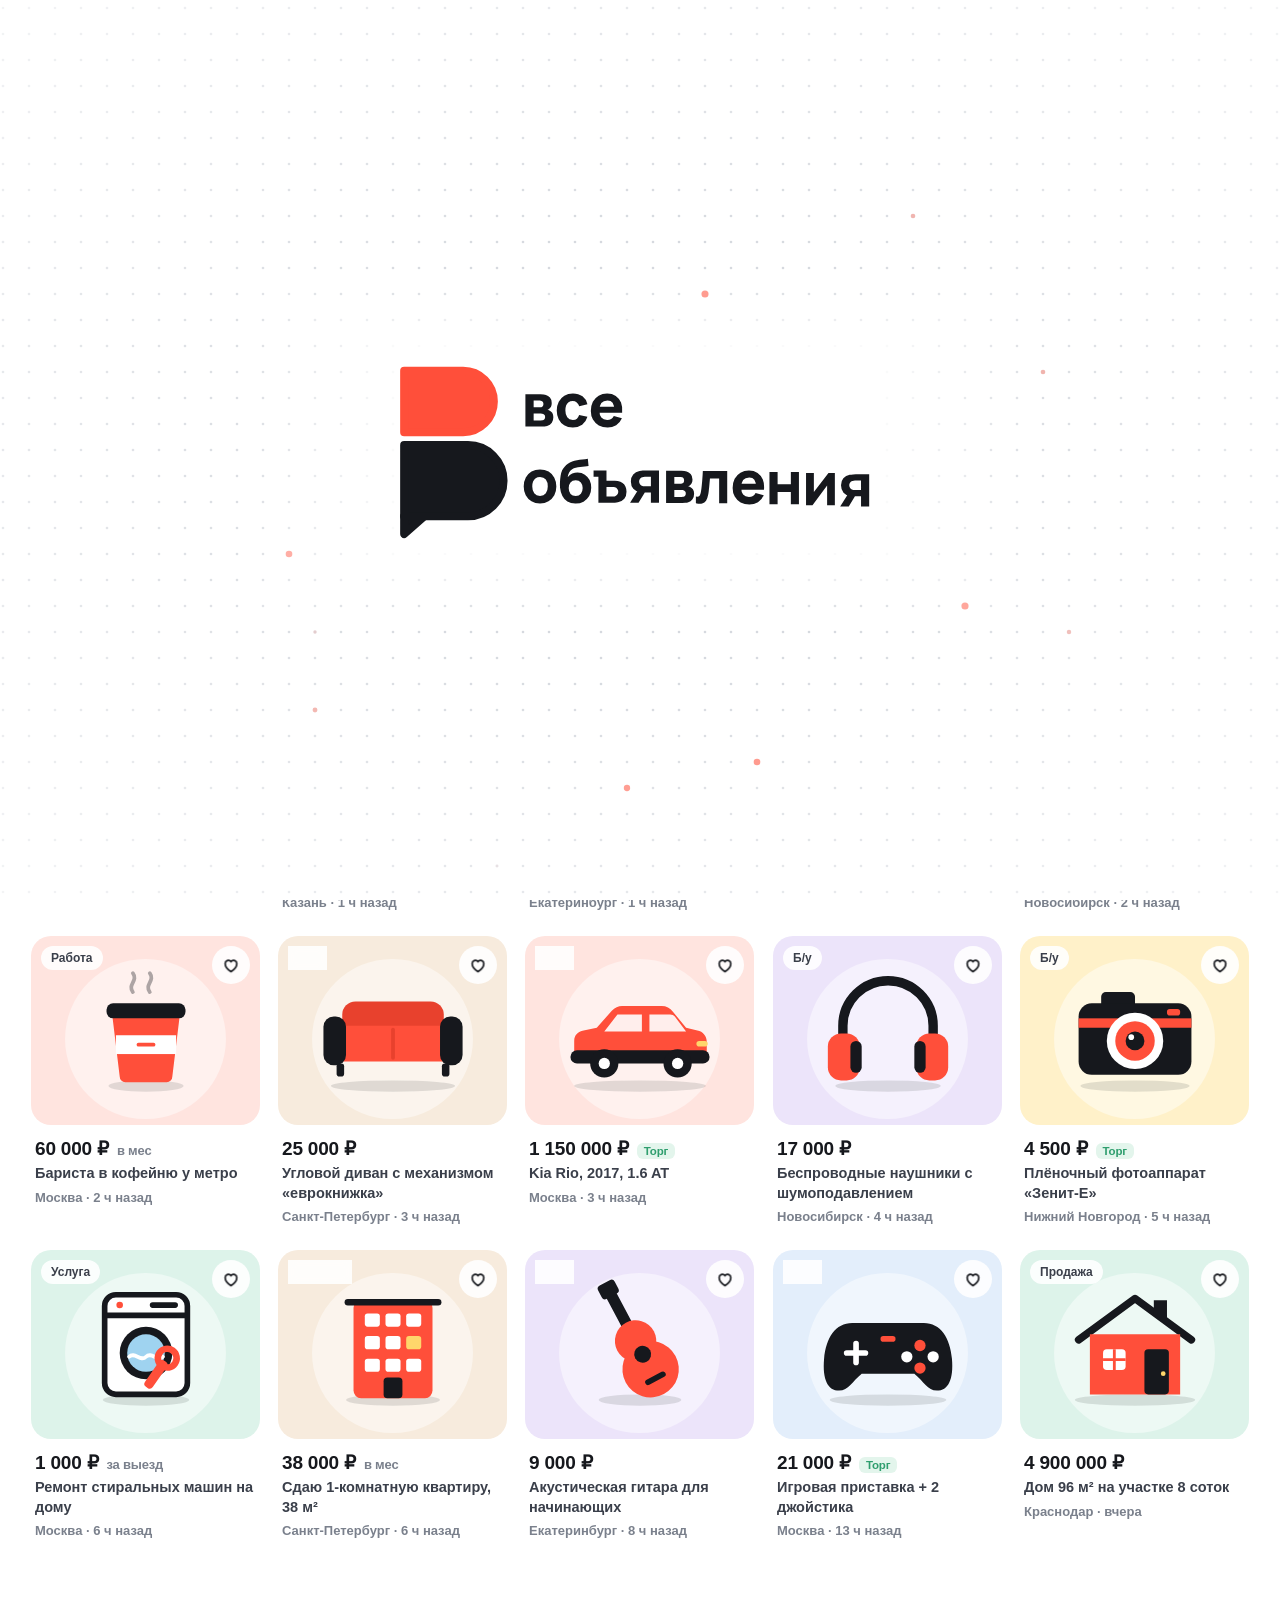
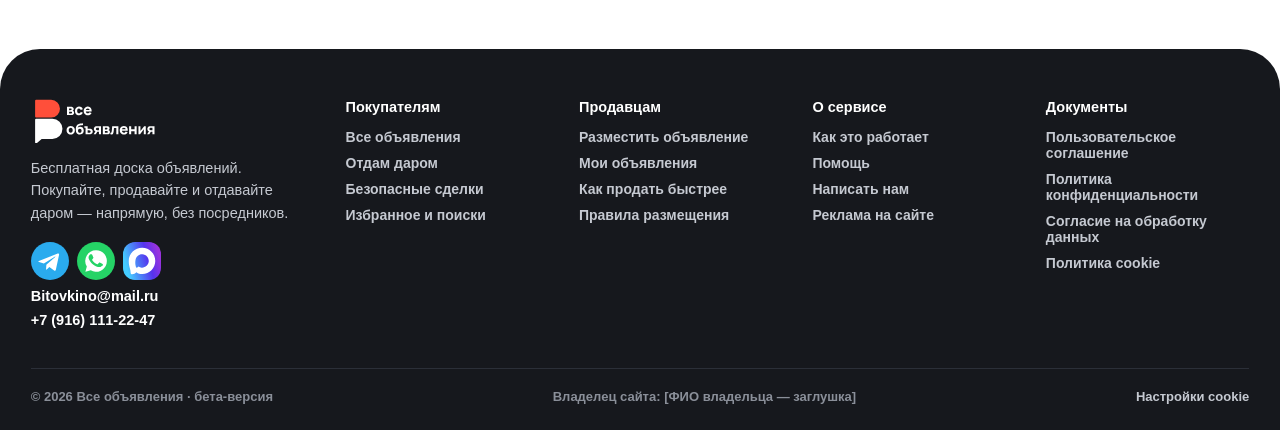
==== commit de07dcbf: "Search limits, deletable search history, smaller header badge - Search query capped at 80 characters" ====
--- a/site/index.html
+++ b/site/index.html
@@ -198,7 +198,7 @@
 .ico:active { transform: scale(.92); }
 .ico .tip { position: absolute; top: calc(100% + 6px); left: 50%; transform: translate(-50%, -4px); background: var(--ink); color: #fff; font-size: 12px; font-weight: 700; padding: 5px 9px; border-radius: 8px; white-space: nowrap; opacity: 0; pointer-events: none; transition: opacity .2s, transform .3s var(--spring); }
 .ico:hover .tip { opacity: 1; transform: translate(-50%, 0); transition-delay: .35s; }
-.badge { position: absolute; top: 6px; right: 5px; min-width: 18px; height: 18px; padding: 0 5px; border-radius: 9px; background: var(--accent); color: #fff; font-size: 11px; font-weight: 800; line-height: 18px; text-align: center; box-shadow: 0 0 0 2px #fff; }
+.badge { position: absolute; top: 1px; right: -1px; min-width: 16px; height: 16px; padding: 0 4px; border-radius: 8px; background: var(--accent); color: #fff; font-size: 10px; font-weight: 800; line-height: 16px; letter-spacing: -.02em; text-align: center; box-shadow: 0 0 0 2px #fff; }
 .ico:hover .badge { animation: badge-pop .45s var(--spring); }
 @keyframes badge-pop { 40% { transform: scale(1.3); } }
 
@@ -487,6 +487,16 @@
 .pop--me small { margin-left: auto; color: var(--muted); font-weight: 700; }
 @media (max-width: 1180px) { .me__name { display: none; } .me { padding: 0 5px; } }
 @media (max-width: 760px) { .pop { position: fixed; left: 12px; right: 12px; top: 64px; width: auto; } }
+
+/* история поиска: длинные запросы обрезаются, у каждого — крестик */
+.chip-s--x { padding: 0; gap: 0; max-width: 100%; }
+.chip-s--x a { padding: 7px 4px 7px 12px; max-width: 200px; overflow: hidden; text-overflow: ellipsis; white-space: nowrap; color: inherit; text-decoration: none; }
+.chip-s--x button { width: 26px; height: 26px; margin-right: 3px; border: 0; border-radius: 50%; background: none; color: var(--muted); font-size: 16px; line-height: 1; cursor: pointer; display: grid; place-items: center; transition: background-color .2s, color .2s; }
+.chip-s--x button:hover { background: #fff; color: var(--accent); }
+.recent-clear { border: 0; background: none; font: inherit; font-size: 13px; font-weight: 700; color: var(--muted); cursor: pointer; padding: 7px 6px; }
+.recent-clear:hover { color: var(--accent); }
+.region .txt { max-width: 140px; overflow: hidden; text-overflow: ellipsis; white-space: nowrap; }
+.city__bad { padding: 10px 12px; font-size: 13px; font-weight: 600; color: var(--muted); line-height: 1.4; }
 
 
 /* ===== cookie ===== */
@@ -2100,6 +2110,9 @@
 @media (hover: none) { .photo__bar { opacity: 1; } }
 .ptips small { display: block; margin-top: 8px; }
 
+.feed-title { overflow-wrap: anywhere; display: -webkit-box; -webkit-line-clamp: 2; -webkit-box-orient: vertical; overflow: hidden; }
+.city__own b { overflow-wrap: anywhere; }
+
 
 /* ===== панель проверки (убрать перед запуском) ===== */
 .qa { position: fixed; left: 50%; transform: translateX(-50%); top: 8px; z-index: 8000; display: flex; gap: 6px; align-items: center; padding: 6px 6px 6px 12px; border-radius: 999px; background: rgba(22, 24, 29, .88); color: #fff; font: 700 12px/1 "Manrope", Arial, sans-serif; backdrop-filter: blur(6px); }
@@ -2193,7 +2206,7 @@
         </button>
         <label class="search__field">
           <span class="search__ph" aria-hidden="true"><span class="def">Поиск среди объявлений</span><span class="typed"><span class="pre">Найти</span><span class="word"></span><span class="caret"></span></span></span>
-          <input class="search__input" id="q" type="search" autocomplete="off" aria-label="Поиск по объявлениям">
+          <input class="search__input" id="q" type="search" autocomplete="off" maxlength="80" aria-label="Поиск по объявлениям">
         </label>
         <button class="region" type="button" id="regionBtn" aria-haspopup="listbox" aria-expanded="false">
           <svg width="20" height="20" viewBox="0 0 24 24" fill="none" stroke="currentColor" stroke-width="1.8" stroke-linecap="round" stroke-linejoin="round" aria-hidden="true">
@@ -2208,7 +2221,7 @@
       </div>
 
       <div class="city" role="dialog" aria-label="Выбор города">
-        <input type="text" placeholder="Город или регион" aria-label="Найти город">
+        <input type="text" placeholder="Город или регион" maxlength="40" aria-label="Найти город">
         <ul role="listbox"></ul>
       </div>
 
@@ -2623,7 +2636,7 @@
   search.addEventListener("submit", e => {
     e.preventDefault();
     go.classList.remove("is-sent"); void go.offsetWidth; go.classList.add("is-sent");
-    const q = input.value.trim(); remember(q);
+    const q = input.value.replace(/[\u0000-\u001F\u200B-\u200F\u202A-\u202E\u2060-\u206F\uFEFF]/g, "").replace(/\s+/g, " ").trim().slice(0, 80); remember(q);
     search.classList.remove("is-focus"); input.blur();
     location.hash = q ? "#/s/" + encodeURIComponent(q) : "#/";
   });
@@ -2633,16 +2646,23 @@
   const HKEY = "vo_recent";
   const recent = () => { try { return JSON.parse(localStorage.getItem(HKEY)) || []; } catch (e) { return []; } };
   function remember(q) {
-    q = q.trim(); if (!q) return;
+    q = q.trim().slice(0, 80); if (!q) return;
     const list = [q, ...recent().filter(x => x.toLowerCase() !== q.toLowerCase())].slice(0, 6);
     try { localStorage.setItem(HKEY, JSON.stringify(list)); } catch (e) {}
   }
   function renderRecent() {
     const list = recent(), wrap = $(".suggest__recent"), head = wrap.previousElementSibling;
-    wrap.innerHTML = list.map(q => `<a class="chip-s" href="#">${q.replace(/[<>&"]/g, "")}</a>`).join("");
+    const e = s => String(s).slice(0, 80).replace(/[&<>"']/g, c => ({ "&": "&amp;", "<": "&lt;", ">": "&gt;", '"': "&quot;", "'": "&#39;" })[c]);
+    wrap.innerHTML = list.map((q, i) => `<span class="chip-s chip-s--x"><a href="#" data-q="${e(q)}" title="${e(q)}">${e(q)}</a><button type="button" data-rm="${i}" aria-label="Удалить из истории">×</button></span>`).join("")
+      + (list.length > 1 ? `<button type="button" class="recent-clear" data-clear>Очистить</button>` : "");
     wrap.hidden = head.hidden = !list.length;
   }
-  $(".suggest__recent").addEventListener("click", e => { const a = e.target.closest("a"); if (a) { e.preventDefault(); input.value = a.textContent; syncValue(); search.requestSubmit(); } });
+  $(".suggest__recent").addEventListener("pointerdown", e => { if (e.target.closest("button")) e.preventDefault(); });   // поле поиска не теряет фокус
+  $(".suggest__recent").addEventListener("click", e => {
+    const rm = e.target.closest("[data-rm]"), cl = e.target.closest("[data-clear]");
+    if (rm || cl) { e.preventDefault(); e.stopPropagation(); const list = cl ? [] : recent().filter((_, i) => i !== +rm.dataset.rm); try { localStorage.setItem(HKEY, JSON.stringify(list)); } catch (er) {} renderRecent(); input.focus(); return; }
+    const a = e.target.closest("a[data-q]"); if (a) { e.preventDefault(); input.value = a.dataset.q; syncValue(); search.requestSubmit(); }
+  });
 
   /* ---------- выбор города ---------- */
   const CITIES = ["Вся Россия", "Москва", "Санкт-Петербург", "Новосибирск", "Екатеринбург", "Казань", "Нижний Новгород", "Челябинск", "Самара", "Омск", "Ростов-на-Дону", "Уфа", "Красноярск", "Воронеж", "Пермь", "Волгоград", "Краснодар", "Тюмень", "Саратов", "Ижевск"];
@@ -2654,11 +2674,12 @@
   const topCities = () => ["Вся Россия", ...(window.VO_CITIES_TOP || CITIES.slice(1, 13))];
   const esc = s => String(s).replace(/[&<>"]/g, c => ({ "&": "&amp;", "<": "&lt;", ">": "&gt;", '"': "&quot;" })[c]);
   function renderCities() {
-    const raw = cityInput.value.trim(), q = raw.toLowerCase().replace(/ё/g, "е");
+    const raw = cityInput.value.replace(/[^\p{L}\p{N}\s.,'’\-()№]/gu, "").replace(/\s+/g, " ").trim().slice(0, 40), q = raw.toLowerCase().replace(/ё/g, "е");
     const norm = c => c.toLowerCase().replace(/ё/g, "е");
     let list = q ? allCities().filter(c => norm(c).startsWith(q)).concat(allCities().filter(c => !norm(c).startsWith(q) && norm(c).includes(q))).slice(0, 40) : topCities();
     let html = list.map(c => `<li><button type="button" role="option" aria-selected="${c === city}">${esc(c)}</button></li>`).join("");
-    if (raw.length > 1 && !allCities().some(c => norm(c) === q)) html += `<li><button type="button" role="option" class="city__own" data-own="${esc(raw)}">Другой населённый пункт: <b>${esc(raw)}</b></button></li>`;
+    const bad = raw.length > 1 && window.VO && VO.guard ? VO.guard.text(raw, "place") : null;
+    if (raw.length > 1 && !allCities().some(c => norm(c) === q)) html += bad ? `<li class="city__bad">${esc(bad)}</li>` : `<li><button type="button" role="option" class="city__own" data-own="${esc(raw)}">Другой населённый пункт: <b>${esc(raw)}</b></button></li>`;
     if (!q) html = `<li class="empty">Популярные города. Начните вводить название — найдём любой.</li>` + html;
     cityList.innerHTML = html;
   }
@@ -2670,7 +2691,7 @@
   cityInput.addEventListener("input", renderCities);
   cityList.addEventListener("click", e => {
     const b = e.target.closest("button"); if (!b) return;
-    city = (b.dataset.own || b.textContent).trim().slice(0, 60); city = city[0].toUpperCase() + city.slice(1); regionBtn.querySelector(".txt").textContent = city;
+    city = (b.dataset.own || b.textContent).trim().slice(0, 40); city = city[0].toUpperCase() + city.slice(1); regionBtn.querySelector(".txt").textContent = city;
     try { localStorage.setItem("vo_city", city); } catch (e) {}
     search.classList.remove("is-city"); regionBtn.setAttribute("aria-expanded", "false");
     window.dispatchEvent(new CustomEvent("city:change", { detail: city }));
@@ -4404,7 +4425,7 @@
     ctx.mode = mode;
     ctx.cat = mode === "cat" ? parts[1] : mode === "search" ? params.get("cat") : null;
     if (mode === "cat" && !VO.CATS.some(c => c.id === ctx.cat)) { location.hash = "#/"; return; }
-    ctx.q = mode === "search" ? (parts.slice(1).join("/") || "").trim() : null;
+    ctx.q = mode === "search" ? (VO.guard ? VO.guard.clean(parts.slice(1).join("/") || "") : (parts.slice(1).join("/") || "").trim()).slice(0, 80) : null;
     ctx.p = mode === "search" ? VO.search.parse(ctx.q) : null;
     ctx.F = readF(params, ctx.cat);
     ctx.sort = params.get("sort") || "new";
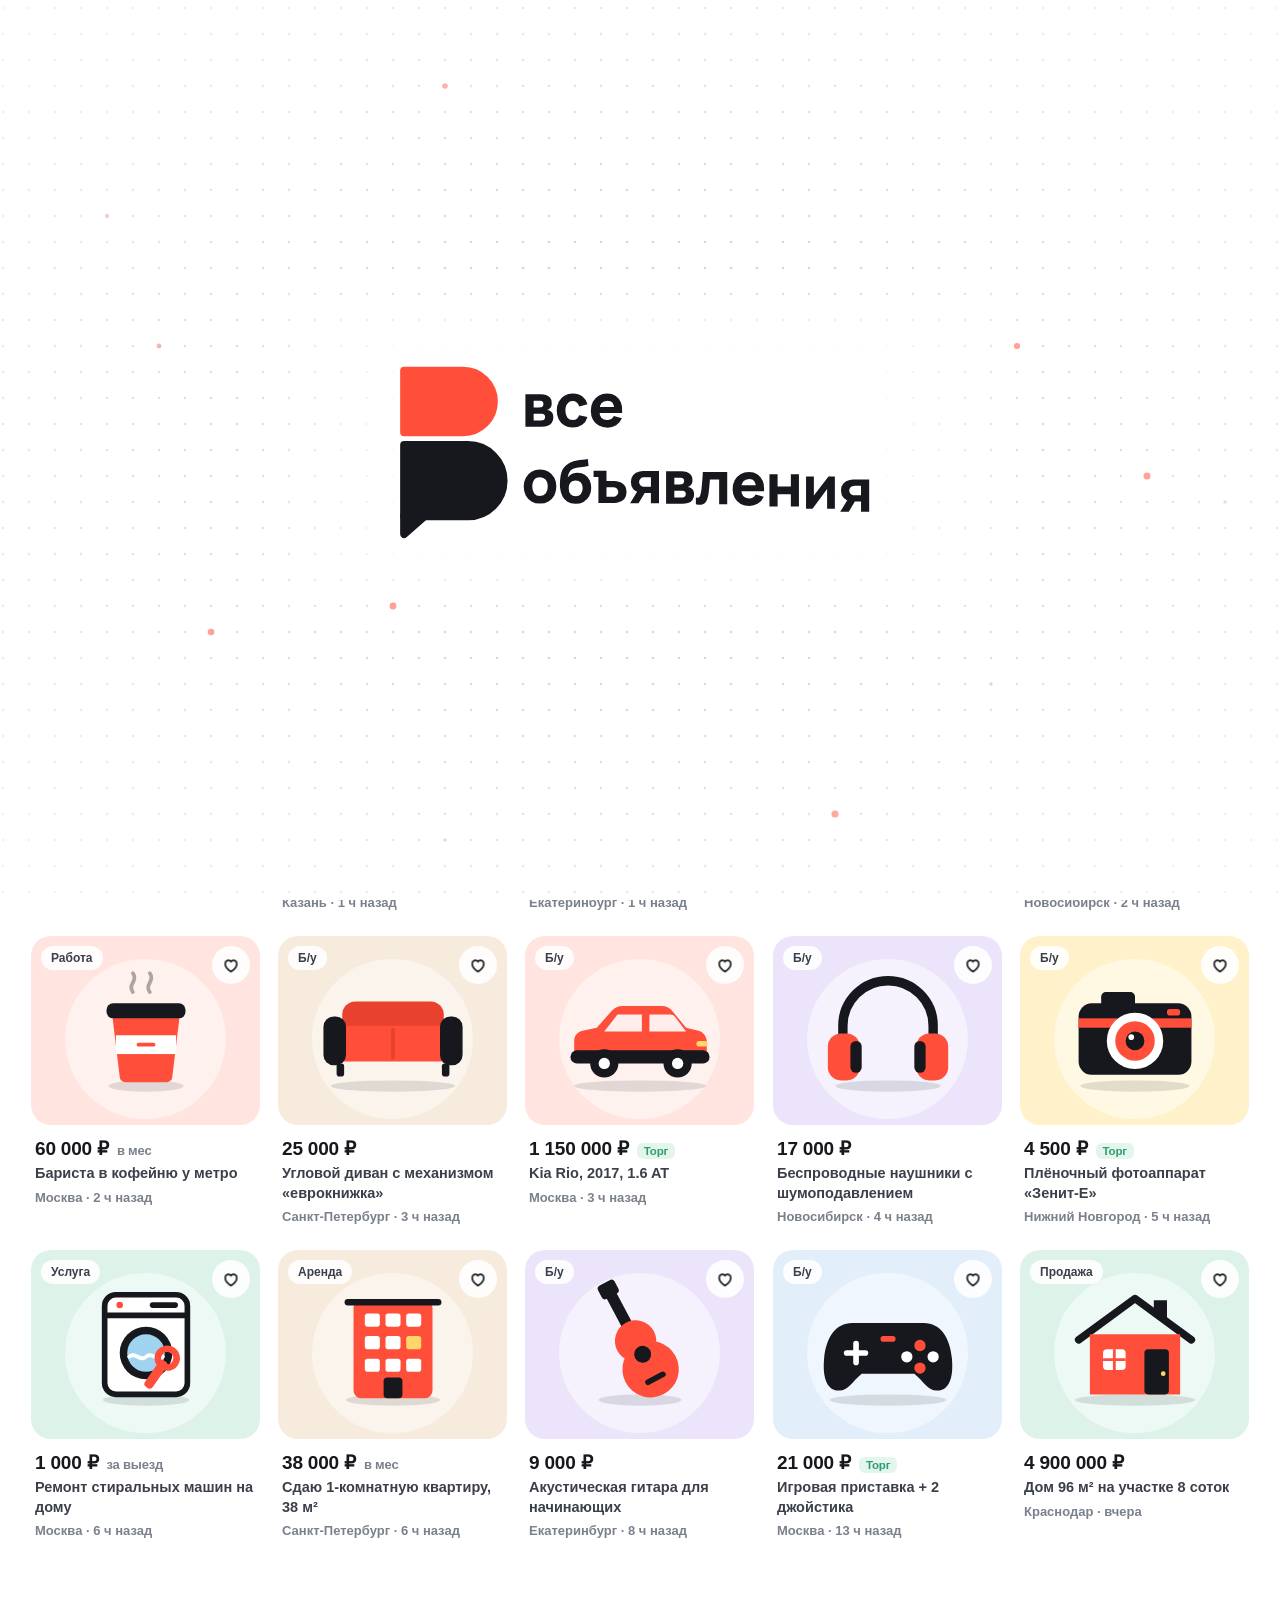
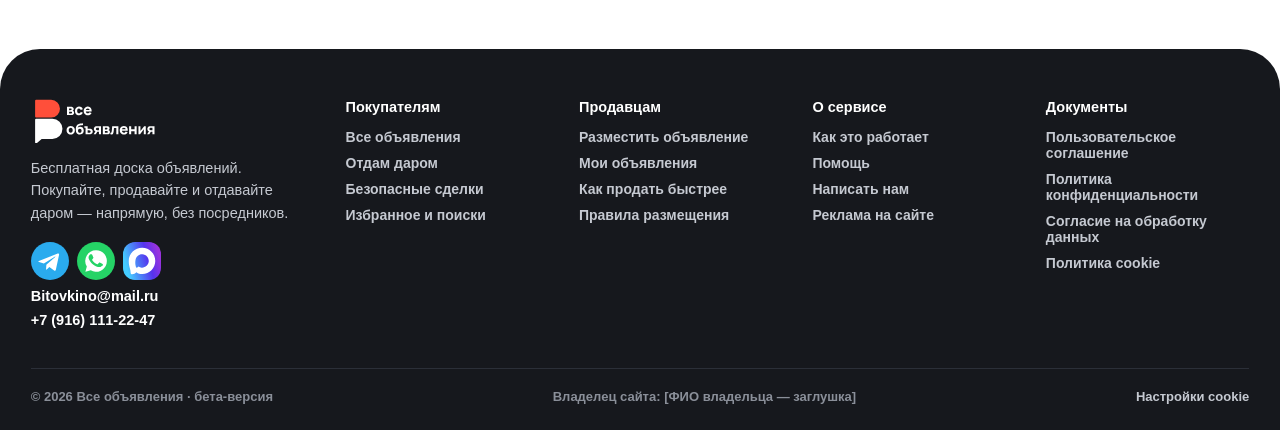
==== commit 7b633e4a: "Unread counter on the tab icon and a soft notification sound - Tab icon shows the number of unread m" ====
--- a/site/index.html
+++ b/site/index.html
@@ -3711,6 +3711,9 @@
     if (/отправ|почт|сдэк/.test(t)) return "Да, отправка подойдёт. Оплачу при получении.";
     return pick(["Спасибо! Подумаю и вернусь.", "Понял(а), спасибо за ответ.", "Хорошо, а торг возможен?"]);
   }
+  // человек сейчас смотрит именно этот диалог (страница открыта и вкладка на экране)
+  const viewing = id => !!(open && open.id === id && /^#\/me\/msg\//.test(location.hash) && document.visibilityState === "visible");
+  document.addEventListener("visibilitychange", () => { if (document.visibilityState === "visible" && open && viewing(open.id)) paintIfOpen(open.id); });
   function botTurn(c, text) {
     if (!isBot(c) || c.blocked) return;
     const id = c.id;
@@ -3719,8 +3722,8 @@
     setTimeout(() => {
       const x = VO.chats.get(id); if (!x) return;
       const reply = replyFor(x, text || "");
-      push(x, { from: "peer", text: reply, read: open && open.id === id && document.visibilityState === "visible" });
-      if (!(open && open.id === id) && !x.muted) VO.addNote("Новое сообщение", `${VO.person(x.peer).name}: ${reply}`, { cat: "msg", link: "#/me/msg/" + id });
+      push(x, { from: "peer", text: reply, read: viewing(id) });
+      if (!viewing(id) && !x.muted) VO.addNote("Новое сообщение", `${VO.person(x.peer).name}: ${reply}`, { cat: "msg", link: "#/me/msg/" + id });
       // демо-покупатель сам предлагает сделку, когда договорились о встрече/отправке
       if (x.role === "seller" && /договоримся|отправка подойдёт/.test(reply) && !x.deal) setTimeout(() => propose(x, "peer", /отправ/.test(reply) ? "ship" : "meet"), 1500);
       paintIfOpen(id);
@@ -3949,6 +3952,86 @@
   VO.on("user", () => { chats = store.get("vo_chats", []); });
 })();
 
+/* Сигналы о новом: число непрочитанных в иконке вкладки (мигает, пока вкладка в фоне)
+   и мягкий звук. Настройки — на этом устройстве, в «Уведомления → Настройки». */
+(() => {
+  const { store } = VO;
+  const N = VO.notify = {
+    get sound() { return store.get("vo_sound", true) !== false; },
+    set sound(v) { store.set("vo_sound", !!v); },
+    get tab() { return store.get("vo_tabbadge", true) !== false; },
+    set tab(v) { store.set("vo_tabbadge", !!v); paint(); },
+  };
+
+  /* ---------- иконка вкладки ---------- */
+  const link = document.querySelector('link[rel="icon"]');
+  const base = link ? decodeURIComponent(link.getAttribute("href").replace(/^data:image\/svg\+xml,/, "")) : "";
+  const inner = base.replace(/^[\s\S]*?<svg[^>]*>/, "").replace(/<\/svg>\s*$/, "");
+  const svgUrl = s => "data:image/svg+xml," + encodeURIComponent(s);
+  const plain = link ? link.getAttribute("href") : "";
+  // логотип сдвигаем влево, справа сверху — красный кружок с числом
+  const badged = n => {
+    const t = n > 9 ? "9+" : String(n);
+    return svgUrl(`<svg xmlns="http://www.w3.org/2000/svg" viewBox="0 0 220 220"><svg x="0" y="3" width="150" height="214" viewBox="0 0 150 214">${inner}</svg><circle cx="150" cy="70" r="70" fill="#FF4F3A" stroke="#fff" stroke-width="12"/><text x="150" y="70" dy=".36em" text-anchor="middle" font-family="Arial,Helvetica,sans-serif" font-weight="700" font-size="${t.length > 1 ? 80 : 100}" fill="#fff">${t}</text></svg>`);
+  };
+  const baseTitle = () => document.title.replace(/^\(\d+\+?\)\s|^✉ .*? — /, "");
+  let count = 0, blinkOn = true, timer = 0, lastHref = "";
+  const setIcon = href => { if (link && href !== lastHref) { link.setAttribute("href", href); lastHref = href; } };
+  function paint() {
+    const show = N.tab && count > 0, bt = baseTitle();
+    if (!show) { clearInterval(timer); timer = 0; setIcon(plain); if (document.title !== bt) document.title = bt; return; }
+    const label = count > 9 ? "9+" : count;
+    if (document.hidden) {
+      // вкладка в фоне — число мигает, в заголовке чередуется «новое сообщение»
+      if (!timer) timer = setInterval(() => { blinkOn = !blinkOn; tick(); }, 900);
+      tick();
+    } else { clearInterval(timer); timer = 0; blinkOn = true; setIcon(badged(count)); document.title = `(${label}) ${bt}`; }
+    function tick() {
+      setIcon(blinkOn ? badged(count) : plain);
+      document.title = blinkOn ? `(${label}) ${bt}` : `✉ ${count === 1 ? "Новое сообщение" : "Новые сообщения: " + label} — ${bt}`;
+    }
+  }
+  // VO.show переписывает заголовок — подхватываем
+  new MutationObserver(() => { if (count && N.tab && !document.hidden && !/^\(\d/.test(document.title)) paint(); }).observe(document.querySelector("title"), { childList: true });
+  document.addEventListener("visibilitychange", () => paint());
+
+  /* ---------- мягкий звук: синтез, без файлов ---------- */
+  let ctx = null;
+  const unlock = () => { if (!ctx) { const AC = window.AudioContext || window.webkitAudioContext; if (AC) ctx = new AC(); } if (ctx && ctx.state === "suspended") ctx.resume(); };
+  ["pointerdown", "keydown", "touchstart"].forEach(e => addEventListener(e, unlock, { passive: true }));
+  let lastDing = 0;
+  // msg — две ноты вверх (как «капля»), note — одна тихая нота
+  N.ding = (kind = "msg", force = false) => {
+    if ((!N.sound && !force) || !ctx || ctx.state !== "running" || VO.reduceSound) return;
+    const now = Date.now(); if (now - lastDing < 1200 && !force) return; lastDing = now;
+    const t0 = ctx.currentTime + .02, out = ctx.createGain();
+    out.gain.value = .9; out.connect(ctx.destination);
+    const note = (f, at, dur, vol) => {
+      const o = ctx.createOscillator(), o2 = ctx.createOscillator(), g = ctx.createGain();
+      o.type = "sine"; o.frequency.value = f; o2.type = "triangle"; o2.frequency.value = f * 2; // мягкий обертон
+      const g2 = ctx.createGain(); g2.gain.value = .12;
+      o.connect(g); o2.connect(g2); g2.connect(g); g.connect(out);
+      g.gain.setValueAtTime(0, at); g.gain.linearRampToValueAtTime(vol, at + .012); g.gain.exponentialRampToValueAtTime(.0001, at + dur);
+      o.start(at); o2.start(at); o.stop(at + dur + .05); o2.stop(at + dur + .05);
+    };
+    if (kind === "msg") { note(880, t0, .32, .11); note(1318.5, t0 + .11, .55, .09); }
+    else note(987.8, t0, .45, .07);
+  };
+
+  /* ---------- следим за новым ---------- */
+  const unread = () => VO.user() && VO.chats ? VO.chats.unread() : 0;
+  count = unread();
+  let lastNote = (VO.myNotes()[0] || {}).id;
+  VO.on("chats", () => { const n = unread(); if (n > count) N.ding("msg"); count = n; paint(); });
+  VO.on("user", () => { count = unread(); paint(); });
+  VO.on("notes", () => {
+    const top = VO.myNotes()[0]; if (!top || top.id === lastNote) return; lastNote = top.id;
+    // о сообщениях звенит счётчик чатов; здесь — сделки и отзывы
+    if (!top.read && ["deal", "review"].includes(top.cat)) N.ding("note");
+  });
+  paint();
+})();
+
 /* Отзывы. У каждого две роли: как о продавце и как о покупателе.
    «Сделка на сайте» — если между людьми есть завершённая сделка в переписке. Иначе — «Без сделки на сайте». */
 (() => {
@@ -4943,7 +5026,13 @@
     const u = VO.user(), n = u.notif || {};
     const T = [["msg", "Новые сообщения", "Когда вам пишут по объявлению"], ["deal", "Сделки", "Предложения сделок и смена этапов"], ["review", "Отзывы", "Когда о вас оставили отзыв"], ["fav", "Избранное", "Если продавец снизил цену или снял объявление"], ["search", "Сохранённые поиски", "Новые объявления по вашим поискам"], ["news", "Новости сервиса", "Не чаще раза в месяц, только важное"]];
     shell("notif", `<header class="cab__hi"><div><h1>Настройки уведомлений</h1><span class="muted">На сайте уведомления видны всегда. Здесь — что дублировать на ${esc(u.email)}</span></div><button class="btn btn--ghost" type="button" data-ntab="list">← К уведомлениям</button></header>
-      <section class="cab-card toggles">${T.map(([k, t, d]) => `<label class="tog"><span><b>${t}</b><small>${d}</small></span><input type="checkbox" data-n="${k}"${n[k] !== false && (n[k] || ["msg", "deal", "review"].includes(k)) ? " checked" : ""}><span class="sw"></span></label>`).join("")}</section>`);
+      <section class="cab-card toggles">${T.map(([k, t, d]) => `<label class="tog"><span><b>${t}</b><small>${d}</small></span><input type="checkbox" data-n="${k}"${n[k] !== false && (n[k] || ["msg", "deal", "review"].includes(k)) ? " checked" : ""}><span class="sw"></span></label>`).join("")}</section>
+      <section class="cab-card toggles"><div class="cab-card__h"><h2>На этом устройстве</h2></div>
+        <label class="tog"><span><b>Звук</b><small>Мягкий сигнал о новом сообщении, предложении сделки или отзыве</small></span><input type="checkbox" data-dev="sound"${VO.notify.sound ? " checked" : ""}><span class="sw"></span></label>
+        <label class="tog"><span><b>Счётчик во вкладке</b><small>Число непрочитанных сообщений на значке вкладки — мигает, пока вы на другой вкладке</small></span><input type="checkbox" data-dev="tab"${VO.notify.tab ? " checked" : ""}><span class="sw"></span></label>
+        <button class="btn btn--ghost btn--sm" type="button" data-dev-test>Прослушать звук</button></section>`);
+    page.querySelectorAll("[data-dev]").forEach(c => c.addEventListener("change", () => { VO.notify[c.dataset.dev] = c.checked; if (c.dataset.dev === "sound" && c.checked) VO.notify.ding("msg", true); VO.toast("Сохранено", 1400); }));
+    page.querySelector("[data-dev-test]").addEventListener("click", () => VO.notify.ding("msg", true));
     page.querySelectorAll("[data-n]").forEach(c => c.addEventListener("change", () => { u.notif = { ...u.notif, [c.dataset.n]: c.checked }; VO.saveUser(u); VO.toast("Сохранено", 1400); }));
   }
   page.addEventListener("click", e => {
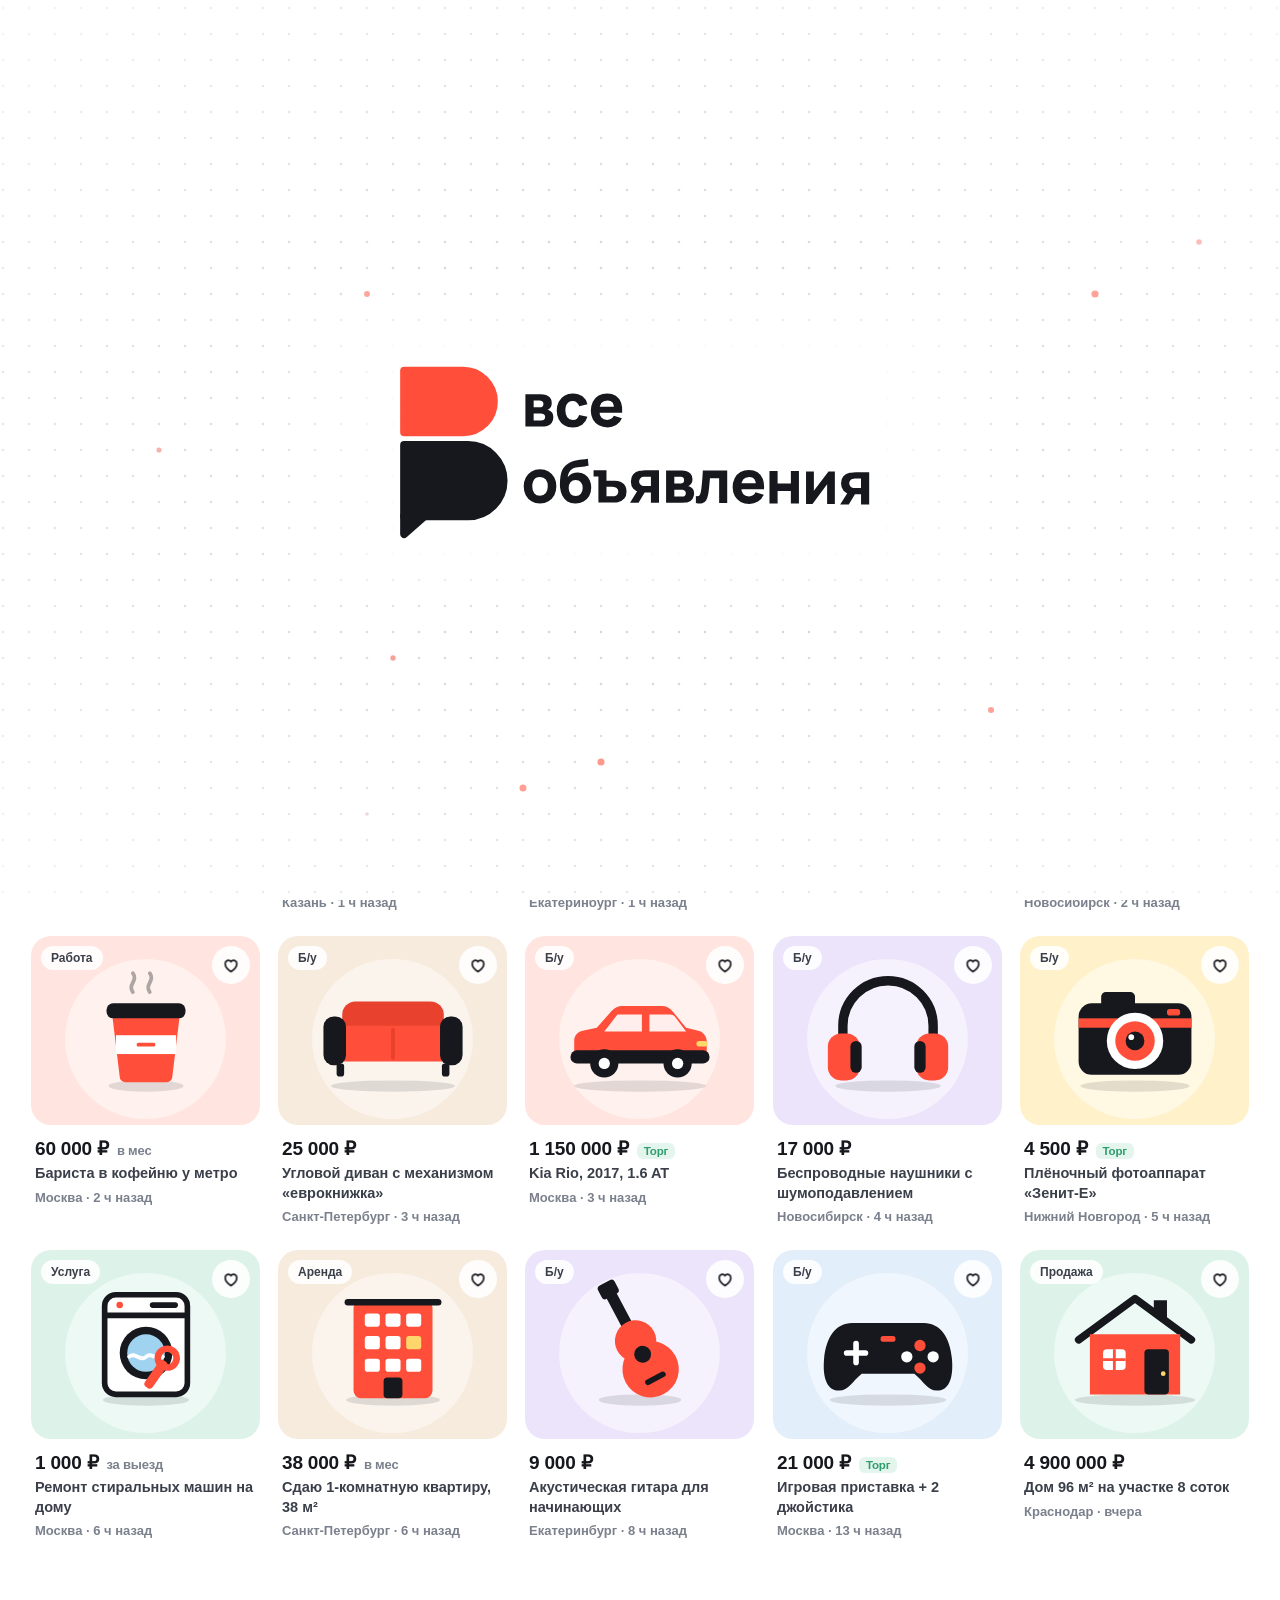
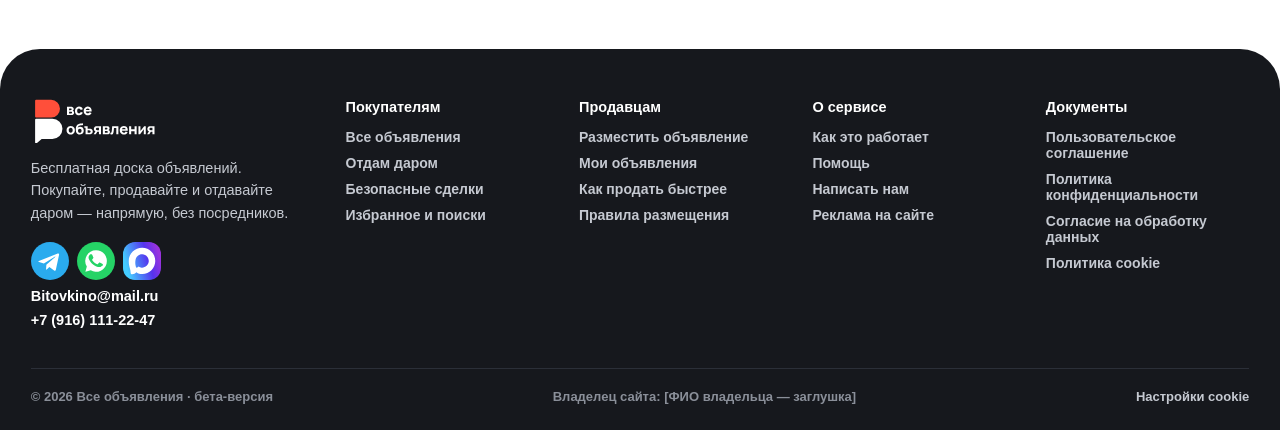
==== commit 2a3ae70e: "Admin panel: site editor and full administration Site section - Visual editor on the live site: hove" ====
--- a/site/index.html
+++ b/site/index.html
@@ -2113,6 +2113,580 @@
 .feed-title { overflow-wrap: anywhere; display: -webkit-box; -webkit-line-clamp: 2; -webkit-box-orient: vertical; overflow: hidden; }
 .city__own b { overflow-wrap: anywhere; }
 
+/* =========================================================
+   Админ-панель, визуальный редактор и всё, что меняет админка на сайте
+   ========================================================= */
+html.adm-on .hdr, html.adm-on .hdr-space, html.adm-on .foot, html.adm-on #fab, html.adm-on .qa, html.adm-on #siteBanner, html.adm-on .scrim { display: none !important; }
+html.adm-on body { background: #F3F4F6; }
+html.preview .qa, html.preview #fab, html.preview .vo-cookie, html.preview #asBar, html.preview .ed-ui { display: none !important; }
+
+/* ---------- каркас ---------- */
+.adm { --side: 264px; --line-a: #E7E9ED; --bg-a: #F3F4F6; display: grid; grid-template-columns: var(--side) minmax(0, 1fr); min-height: 100vh; background: var(--bg-a); color: var(--ink); }
+.adm__side { position: sticky; top: 0; height: 100vh; overflow-y: auto; background: #16181D; color: #fff; display: flex; flex-direction: column; padding: 18px 14px; gap: 14px; scrollbar-width: thin; scrollbar-color: #3A3D45 transparent; }
+.adm__brand { display: flex; align-items: center; gap: 11px; padding: 4px 8px 8px; color: #fff; text-decoration: none; }
+.adm__logo { width: 38px; height: 38px; border-radius: 12px; background: #24272E; display: grid; place-items: center; flex: none; }
+.adm__brand b { display: block; font-size: 15px; font-weight: 800; letter-spacing: -.01em; }
+.adm__brand small { display: block; font-size: 12px; color: #9EA3AD; font-weight: 600; }
+.adm__switch { position: relative; display: grid; grid-auto-flow: column; grid-auto-columns: 1fr; gap: 4px; padding: 4px; border-radius: 14px; background: #24272E; }
+.adm__switch button { border: 0; background: none; color: #B6BAC3; font: inherit; font-weight: 800; font-size: 13.5px; padding: 9px 6px; border-radius: 10px; cursor: pointer; transition: background-color .25s, color .25s; }
+.adm__switch button[aria-selected="true"] { background: #fff; color: #16181D; box-shadow: 0 6px 16px -8px rgba(0,0,0,.6); }
+.adm__switch button:not([aria-selected="true"]):hover { color: #fff; }
+.adm__nav { display: grid; gap: 2px; align-content: start; flex: 1; }
+.adm__sep { font-size: 11px; text-transform: uppercase; letter-spacing: .08em; color: #6F7480; font-weight: 800; padding: 12px 10px 4px; }
+.adm__nav a { position: relative; display: flex; align-items: center; gap: 11px; padding: 10px 11px; border-radius: 12px; color: #C9CCD3; text-decoration: none; font-weight: 700; font-size: 14px; transition: background-color .2s, color .2s; }
+.adm__nav a svg { flex: none; opacity: .85; }
+.adm__nav a:hover { background: #22252C; color: #fff; }
+.adm__nav a.is-on { background: #2B2E36; color: #fff; }
+.adm__nav a.is-on::before { content: ""; position: absolute; left: -14px; top: 9px; bottom: 9px; width: 4px; border-radius: 0 4px 4px 0; background: var(--accent); }
+.adm__nav a.is-on svg { color: var(--accent); opacity: 1; }
+.adm__nav em { margin-left: auto; min-width: 22px; height: 22px; padding: 0 7px; border-radius: 11px; background: var(--accent); color: #fff; font-style: normal; font-size: 11.5px; font-weight: 800; display: grid; place-items: center; }
+.adm__me { display: flex; align-items: center; gap: 10px; padding: 12px 8px 4px; border-top: 1px solid #2B2E36; }
+.adm__me span:nth-child(2) { min-width: 0; flex: 1; }
+.adm__me b { display: block; font-size: 13.5px; white-space: nowrap; overflow: hidden; text-overflow: ellipsis; }
+.adm__me small { display: block; font-size: 12px; color: #9EA3AD; font-weight: 600; }
+.adm__out { color: #9EA3AD; display: grid; place-items: center; width: 32px; height: 32px; border-radius: 10px; }
+.adm__out:hover { background: #24272E; color: #fff; }
+.adm__main { min-width: 0; display: flex; flex-direction: column; }
+.adm__top { position: sticky; top: 0; z-index: 20; display: flex; align-items: center; gap: 14px; padding: 16px clamp(16px, 2.6vw, 34px); background: rgba(243,244,246,.86); backdrop-filter: saturate(1.4) blur(10px); border-bottom: 1px solid transparent; }
+.adm__ttl { flex: 1; min-width: 0; }
+.adm__ttl small { display: block; font-size: 12px; font-weight: 800; color: var(--muted); text-transform: uppercase; letter-spacing: .07em; }
+.adm__ttl h1 { margin: 2px 0 0; font-size: clamp(22px, 2.2vw, 28px); font-weight: 800; letter-spacing: -.02em; white-space: nowrap; overflow: hidden; text-overflow: ellipsis; }
+.adm__k { display: flex; align-items: center; gap: 10px; height: 42px; padding: 0 10px 0 14px; border-radius: 13px; border: 1.5px solid var(--line-a); background: #fff; color: var(--muted); font: inherit; font-weight: 700; font-size: 14px; cursor: pointer; min-width: 240px; transition: border-color .2s; }
+.adm__k:hover { border-color: #C9CDD4; color: var(--ink); }
+.adm__k span { flex: 1; text-align: left; }
+kbd { font: 700 11px/1 Manrope, system-ui, sans-serif; padding: 4px 6px; border-radius: 6px; background: #F1F2F4; border: 1px solid #E2E4E8; color: var(--ink-2); }
+.adm__burger { display: none; width: 42px; height: 42px; border-radius: 12px; border: 1.5px solid var(--line-a); background: #fff; cursor: pointer; flex-direction: column; justify-content: center; align-items: center; gap: 4px; }
+.adm__burger i { width: 16px; height: 2px; border-radius: 1px; background: var(--ink); }
+.adm__body { padding: 8px clamp(16px, 2.6vw, 34px) 60px; display: grid; gap: 16px; align-content: start; animation: page-in .35s var(--spring) both; }
+.adm__scrim { display: none; }
+
+/* ---------- кнопки, метки ---------- */
+.adm-btn { display: inline-flex; align-items: center; justify-content: center; gap: 8px; height: 40px; padding: 0 16px; border-radius: 12px; border: 1.5px solid #16181D; background: #16181D; color: #fff; font: inherit; font-weight: 800; font-size: 14px; cursor: pointer; text-decoration: none; white-space: nowrap; transition: transform .15s, background-color .2s, border-color .2s, color .2s; }
+.adm-btn:hover { background: #2B2E36; }
+.adm-btn:active { transform: scale(.97); }
+.adm-btn--ghost { background: #fff; color: var(--ink); border-color: var(--line-a); }
+.adm-btn--ghost:hover { background: #fff; border-color: #16181D; }
+.adm-btn--danger { background: #fff; color: #D93A27; border-color: #F6C9C2; }
+.adm-btn--danger:hover { background: #D93A27; color: #fff; border-color: #D93A27; }
+.adm-btn--ok { background: #2F9E6E; border-color: #2F9E6E; }
+.adm-btn--ok:hover { background: #268A5F; }
+.adm-btn--text { background: none; border-color: transparent; color: var(--muted); }
+.adm-btn--text:hover { background: #fff; color: var(--ink); }
+.adm-btn--sm { height: 32px; padding: 0 11px; border-radius: 10px; font-size: 13px; }
+.adm-btn--lg { height: 50px; padding: 0 22px; border-radius: 15px; font-size: 15px; }
+.adm-btn kbd { background: rgba(255,255,255,.16); border-color: transparent; color: inherit; }
+.adm-btn--ghost kbd, .adm-btn--danger kbd, .adm-btn--text kbd { background: #F1F2F4; }
+.adm-btn:disabled { opacity: .45; cursor: default; }
+.apill { display: inline-flex; align-items: center; height: 24px; padding: 0 9px; border-radius: 8px; font-size: 12px; font-weight: 800; white-space: nowrap; background: #EEF0F3; color: var(--ink-2); }
+.apill--green { background: #E3F4EC; color: #1F7A52; } .apill--red { background: #FDE6E2; color: #C3321F; } .apill--yellow { background: #FFF2D6; color: #8A5A00; } .apill--blue { background: #E3EEFB; color: #1F5FB0; } .apill--gray { background: #EEF0F3; color: #6B7079; }
+.aava { --s: 34px; width: var(--s); height: var(--s); flex: none; border-radius: 50%; display: grid; place-items: center; color: #fff; font-weight: 800; font-size: calc(var(--s) * .42); }
+.arole { font-style: normal; font-size: 11px; font-weight: 800; color: var(--accent); background: var(--accent-soft); border-radius: 6px; padding: 2px 6px; margin-left: 4px; vertical-align: 1px; }
+.muted { color: var(--muted); }
+
+/* ---------- карточки и сетки ---------- */
+.acard { background: #fff; border: 1px solid var(--line-a); border-radius: 20px; padding: 20px; display: grid; gap: 12px; align-content: start; min-width: 0; }
+.acard h3 { margin: 0; font-size: 17px; font-weight: 800; letter-spacing: -.01em; }
+.acard h4 { margin: 4px 0 0; font-size: 14.5px; font-weight: 800; }
+.acard p { margin: 0; font-size: 14px; line-height: 1.5; }
+.acard__h { display: flex; align-items: baseline; justify-content: space-between; gap: 10px; }
+.acard__h small { color: var(--muted); font-weight: 700; font-size: 12.5px; }
+.acard__h a { color: var(--accent); font-weight: 800; font-size: 13px; text-decoration: none; }
+.acard.is-alert { border-color: #F6C9C2; box-shadow: 0 0 0 4px #FDEDEA; }
+.agrid2 { display: grid; grid-template-columns: repeat(2, minmax(0, 1fr)); gap: 16px; }
+.agrid2--wide { grid-template-columns: minmax(0, 1.25fr) minmax(0, 1fr); align-items: start; }
+.agrid3 { display: grid; grid-template-columns: repeat(3, minmax(0, 1fr)); gap: 16px; }
+.ahead { display: flex; align-items: center; justify-content: space-between; gap: 12px; flex-wrap: wrap; }
+.ahead p { margin: 0; max-width: 70ch; }
+.abtns { display: flex; flex-wrap: wrap; gap: 8px; align-items: center; }
+.aempty { display: grid; justify-items: center; gap: 6px; text-align: center; padding: 50px 20px; background: #fff; border: 1.5px dashed var(--line-a); border-radius: 20px; color: var(--muted); }
+.aempty b { color: var(--ink); font-size: 16px; }
+.aempty--big { padding: 70px 20px; }
+.aempty--big svg { color: #C9CDD4; margin-bottom: 8px; }
+.aempty a { color: var(--accent); font-weight: 700; }
+.anote { display: grid; gap: 4px; padding: 14px 16px; border-radius: 14px; background: #F6F7F9; font-size: 13.5px; line-height: 1.5; color: var(--ink-2); }
+.anote b { color: var(--ink); }
+
+/* ---------- обзор ---------- */
+.adash__hi { display: flex; justify-content: space-between; align-items: center; gap: 16px; flex-wrap: wrap; padding: 22px 24px; border-radius: 22px; background: #16181D; color: #fff; position: relative; overflow: hidden; }
+.adash__hi::after { content: ""; position: absolute; right: -40px; top: -60px; width: 220px; height: 220px; border-radius: 50%; border: 34px solid var(--accent); opacity: .9; }
+.adash__hi > div { position: relative; z-index: 1; }
+.adash__hi h2 { margin: 0; font-size: 24px; font-weight: 800; letter-spacing: -.02em; }
+.adash__hi p { margin: 6px 0 0; color: #B6BAC3; font-weight: 600; }
+.adash__maint { position: relative; z-index: 1; background: #FFF2D6; color: #8A5A00; font-weight: 800; padding: 10px 14px; border-radius: 12px; text-decoration: none; margin-right: 160px; }
+.akpis { display: grid; grid-template-columns: repeat(4, minmax(0, 1fr)); gap: 12px; }
+.akpis--sm { grid-template-columns: repeat(4, minmax(0, 1fr)); }
+.akpi { display: grid; gap: 6px; padding: 16px 18px; background: #fff; border: 1px solid var(--line-a); border-radius: 18px; text-decoration: none; color: inherit; transition: transform .2s var(--spring), border-color .2s; }
+a.akpi:hover { transform: translateY(-2px); border-color: #C9CDD4; }
+.akpi small { font-size: 12.5px; font-weight: 700; color: var(--muted); }
+.akpi b { font-size: 30px; font-weight: 800; letter-spacing: -.03em; font-variant-numeric: tabular-nums; }
+.akpis--sm .akpi b { font-size: 22px; }
+.atodo { display: grid; grid-template-columns: repeat(3, minmax(0, 1fr)); gap: 12px; }
+.atodo__i { display: flex; align-items: center; gap: 14px; padding: 16px 18px; background: #fff; border: 1px solid var(--line-a); border-radius: 18px; text-decoration: none; color: inherit; transition: border-color .2s, transform .2s var(--spring); }
+.atodo__i:hover { transform: translateY(-2px); border-color: #C9CDD4; }
+.atodo__i > b { width: 46px; height: 46px; flex: none; border-radius: 14px; background: #EEF0F3; display: grid; place-items: center; font-size: 19px; font-weight: 800; }
+.atodo__i.is-hot > b { background: var(--accent); color: #fff; }
+.atodo__i span { flex: 1; min-width: 0; display: grid; gap: 2px; }
+.atodo__i strong { font-size: 14.5px; }
+.atodo__i small { font-size: 12.5px; color: var(--muted); font-weight: 600; line-height: 1.35; }
+.atodo__i svg { color: var(--muted); }
+.abars { display: flex; align-items: flex-end; height: 150px; gap: 0; padding-top: 6px; border-bottom: 1px solid var(--line-a); }
+.abars__c { position: relative; height: 100%; display: flex; flex-direction: column; justify-content: flex-end; align-items: center; cursor: default; }
+.abars__c i { width: 62%; max-width: 26px; border-radius: 4px 4px 0 0; background: #16181D; transition: background-color .15s; }
+.abars__c:hover i { background: var(--accent); }
+.abars__c small { position: absolute; bottom: -20px; font-size: 11px; color: var(--muted); font-weight: 700; white-space: nowrap; }
+.abars__c::after { content: attr(data-tip); position: absolute; bottom: calc(100% - 4px); left: 50%; transform: translate(-50%, 4px); background: #16181D; color: #fff; font-size: 12px; font-weight: 700; padding: 5px 9px; border-radius: 8px; white-space: nowrap; opacity: 0; pointer-events: none; transition: opacity .15s, transform .15s; z-index: 2; }
+.abars__c:hover::after { opacity: 1; transform: translate(-50%, 0); }
+.abars__axis { display: flex; justify-content: space-between; font-size: 11px; color: var(--muted); font-weight: 700; margin-top: 22px; }
+.ahbars { display: grid; gap: 9px; }
+.ahbars__r { display: grid; grid-template-columns: minmax(0, 120px) minmax(0, 1fr) 36px; align-items: center; gap: 10px; font-size: 13px; font-weight: 700; }
+.ahbars__r span { white-space: nowrap; overflow: hidden; text-overflow: ellipsis; color: var(--ink-2); }
+.ahbars__r div { height: 10px; border-radius: 5px; background: #F1F2F4; overflow: hidden; }
+.ahbars__r i { display: block; height: 100%; border-radius: 5px; background: #16181D; }
+.ahbars__r b { text-align: right; font-variant-numeric: tabular-nums; }
+.afeed { list-style: none; margin: 0; padding: 0; display: grid; gap: 2px; }
+.afeed li { display: grid; gap: 2px; padding: 9px 0; border-bottom: 1px solid #F1F2F4; font-size: 13.5px; }
+.afeed li:last-child { border-bottom: 0; }
+.afeed b { font-weight: 800; }
+.afeed span { color: var(--ink-2); line-height: 1.45; }
+.afeed small { color: var(--muted); font-weight: 600; font-size: 12px; }
+.ameter { height: 12px; border-radius: 6px; background: #F1F2F4; overflow: hidden; }
+.ameter i { display: block; height: 100%; border-radius: 6px; background: linear-gradient(90deg, #16181D, #16181D); }
+
+/* ---------- поиск, фильтры, таблица ---------- */
+.atools { display: flex; gap: 10px; flex-wrap: wrap; align-items: center; }
+.asearch { flex: 1; min-width: 220px; display: flex; align-items: center; gap: 9px; height: 44px; padding: 0 14px; border-radius: 13px; background: #fff; border: 1.5px solid var(--line-a); color: var(--muted); transition: border-color .2s; }
+.asearch:focus-within { border-color: #16181D; }
+.asearch input { flex: 1; min-width: 0; border: 0; outline: 0; font: inherit; font-weight: 600; font-size: 14.5px; background: none; color: var(--ink); }
+.atools select, .athread__f select, .alist select { height: 44px; padding: 0 34px 0 14px; border-radius: 13px; border: 1.5px solid var(--line-a); background: #fff url("data:image/svg+xml,%3Csvg xmlns='http://www.w3.org/2000/svg' width='12' height='12' viewBox='0 0 12 12'%3E%3Cpath d='M2.5 4.5 6 8l3.5-3.5' fill='none' stroke='%2316181D' stroke-width='1.8' stroke-linecap='round'/%3E%3C/svg%3E") no-repeat right 12px center; -webkit-appearance: none; appearance: none; font: inherit; font-weight: 700; font-size: 14px; color: var(--ink); cursor: pointer; }
+.alist select { height: 34px; border-radius: 10px; font-size: 13px; }
+.abulk { position: sticky; top: 76px; z-index: 15; display: none; align-items: center; gap: 8px; flex-wrap: wrap; padding: 10px 12px; border-radius: 16px; background: #16181D; color: #fff; box-shadow: 0 18px 40px -20px rgba(22,24,29,.6); }
+.abulk.is-on { display: flex; animation: rise .3s var(--spring) both; }
+.abulk b { margin-right: 6px; font-size: 14px; }
+.abulk .adm-btn--ghost { background: #2B2E36; border-color: #2B2E36; color: #fff; }
+.abulk .adm-btn--ghost:hover { background: #3A3D45; border-color: #3A3D45; }
+.abulk .adm-btn--danger { background: #2B2E36; border-color: #2B2E36; color: #FF8E7F; }
+.abulk .adm-btn--danger:hover { background: #D93A27; color: #fff; }
+.abulk .adm-btn--text { color: #B6BAC3; margin-left: auto; }
+.abulk .adm-btn--text:hover { background: none; color: #fff; }
+.atable-w { background: #fff; border: 1px solid var(--line-a); border-radius: 18px; overflow-x: auto; }
+.atable { width: 100%; border-collapse: collapse; font-size: 14px; }
+.atable th { text-align: left; padding: 12px 12px; font-size: 12px; font-weight: 800; color: var(--muted); text-transform: uppercase; letter-spacing: .05em; border-bottom: 1px solid var(--line-a); white-space: nowrap; background: #FAFAFB; }
+.atable td { padding: 10px 12px; border-bottom: 1px solid #F1F2F4; vertical-align: middle; }
+.atable tbody tr { transition: background-color .15s; }
+.atable tbody tr[data-a="open"] { cursor: pointer; }
+.atable tbody tr:hover { background: #FAFAFB; }
+.atable tbody tr.is-sel { background: #FFF5F3; }
+.atable tbody tr:last-child td { border-bottom: 0; }
+.atable__c { width: 44px; }
+.atable .num { text-align: right; font-variant-numeric: tabular-nums; }
+.atable .nw { white-space: nowrap; }
+.atable .w-wide { min-width: 240px; }
+.atable--perm td, .atable--perm th { text-align: center; } .atable--perm td:first-child, .atable--perm th:first-child { text-align: left; }
+.acheck { display: grid; place-items: center; width: 22px; height: 22px; position: relative; cursor: pointer; }
+.acheck input { position: absolute; opacity: 0; inset: 0; cursor: pointer; margin: 0; }
+.acheck i { width: 20px; height: 20px; border-radius: 6px; border: 1.8px solid #C9CDD4; background: #fff; transition: all .15s; }
+.acheck input:checked + i { background: var(--accent); border-color: var(--accent); background-image: url("data:image/svg+xml,%3Csvg xmlns='http://www.w3.org/2000/svg' viewBox='0 0 20 20'%3E%3Cpath d='m5.5 10.5 3 3 6-7' fill='none' stroke='%23fff' stroke-width='2.4' stroke-linecap='round' stroke-linejoin='round'/%3E%3C/svg%3E"); }
+.acheck input:focus-visible + i { outline: 2px solid var(--accent); outline-offset: 2px; }
+.acell-ad, .acell-u { display: flex; align-items: center; gap: 12px; min-width: 0; }
+.acell-ad > span:last-child, .acell-u > span:last-child { min-width: 0; display: grid; gap: 2px; }
+.acell-ad b, .acell-u b { font-weight: 800; white-space: nowrap; overflow: hidden; text-overflow: ellipsis; max-width: 340px; }
+.acell-ad small, .acell-u small { color: var(--muted); font-size: 12.5px; font-weight: 600; white-space: nowrap; overflow: hidden; text-overflow: ellipsis; max-width: 340px; }
+.acell-rev { display: grid; gap: 4px; max-width: 520px; }
+.acell-rev b { color: #E0913A; letter-spacing: 1px; } .acell-rev b i { font-style: normal; color: #E2E4E8; }
+.acell-rev span { line-height: 1.45; }
+.acell-rev small { color: var(--muted); }
+.amod__th { width: 46px; height: 46px; flex: none; border-radius: 12px; overflow: hidden; display: grid; place-items: center; }
+.amod__th img { width: 100%; height: 100%; object-fit: cover; }
+.amod__th svg { width: 90%; height: 90%; }
+.amod__th--lg { width: 64px; height: 64px; border-radius: 16px; }
+.adm-more { justify-self: center; }
+
+/* ---------- окна внутри админки ---------- */
+.adm-sheet .sheet__box { border-radius: 24px; }
+.aform { display: grid; gap: 14px; }
+.aform h3 { margin: 0; font-size: 20px; font-weight: 800; letter-spacing: -.02em; }
+.aform p { margin: -4px 0 0; }
+.aform__l { font-size: 12.5px; font-weight: 800; color: var(--muted); text-transform: uppercase; letter-spacing: .06em; margin-bottom: -6px; }
+.aform__a { display: flex; justify-content: flex-end; gap: 8px; flex-wrap: wrap; }
+.aform--flat { gap: 14px; }
+.arow2 { display: grid; grid-template-columns: repeat(2, minmax(0, 1fr)); gap: 12px; align-items: center; }
+.asel { display: grid; gap: 5px; }
+.asel span { font-size: 12.5px; font-weight: 700; color: var(--muted); }
+.asel select { height: 50px; padding: 0 36px 0 14px; border-radius: 14px; border: 1.5px solid var(--line); background: #fff url("data:image/svg+xml,%3Csvg xmlns='http://www.w3.org/2000/svg' width='12' height='12' viewBox='0 0 12 12'%3E%3Cpath d='M2.5 4.5 6 8l3.5-3.5' fill='none' stroke='%2316181D' stroke-width='1.8' stroke-linecap='round'/%3E%3C/svg%3E") no-repeat right 14px center; -webkit-appearance: none; appearance: none; font: inherit; font-weight: 700; font-size: 15px; color: var(--ink); }
+.atog { display: inline-flex; align-items: center; gap: 10px; font-weight: 700; font-size: 14px; cursor: pointer; user-select: none; }
+.atog input { position: absolute; opacity: 0; width: 1px; height: 1px; }
+.atog i { width: 42px; height: 24px; border-radius: 12px; background: #D5D8DE; position: relative; transition: background-color .2s; flex: none; }
+.atog i::after { content: ""; position: absolute; top: 3px; left: 3px; width: 18px; height: 18px; border-radius: 50%; background: #fff; box-shadow: 0 2px 6px rgba(0,0,0,.2); transition: transform .25s var(--spring); }
+.atog input:checked + i { background: #2F9E6E; }
+.atog input:checked + i::after { transform: translateX(18px); }
+.atog input:focus-visible + i { outline: 2px solid var(--accent); outline-offset: 2px; }
+.atog--sm { font-size: 12.5px; color: var(--muted); }
+.achips { display: flex; flex-wrap: wrap; gap: 8px; }
+.achips--col { display: grid; }
+.achips label { cursor: pointer; }
+.achips input { position: absolute; opacity: 0; width: 1px; height: 1px; }
+.achips label span, .achips button { display: inline-flex; align-items: center; min-height: 38px; padding: 8px 13px; border-radius: 12px; border: 1.5px solid var(--line-a); background: #fff; font: inherit; font-weight: 700; font-size: 13.5px; color: var(--ink); cursor: pointer; transition: all .15s; line-height: 1.3; text-align: left; }
+.achips label span:hover, .achips button:hover { border-color: #16181D; }
+.achips input:checked + span { border-color: #16181D; background: #16181D; color: #fff; }
+.achips input:focus-visible + span { outline: 2px solid var(--accent); outline-offset: 2px; }
+.achips--wrap button { min-height: 32px; font-size: 12.5px; padding: 6px 10px; border-radius: 10px; background: #F6F7F9; border-color: transparent; }
+.aseg { display: inline-flex; flex-wrap: wrap; gap: 4px; padding: 4px; border-radius: 14px; background: #F1F2F4; }
+.aseg button { border: 0; background: none; font: inherit; font-weight: 800; font-size: 13.5px; color: var(--muted); padding: 8px 13px; border-radius: 10px; cursor: pointer; transition: all .15s; }
+.aseg button.on { background: #fff; color: var(--ink); box-shadow: 0 4px 12px -6px rgba(22,24,29,.3); }
+.aseg button small { color: var(--muted); font-weight: 700; margin-left: 3px; }
+.aseg--big { justify-self: start; }
+
+/* ---------- карточка справа ---------- */
+.adm__drawer { position: fixed; inset: 0; z-index: 9000; pointer-events: none; }
+.adm__drawer.is-on { pointer-events: auto; }
+.adm__dback { position: absolute; inset: 0; background: rgba(22,24,29,.32); animation: fade .25s both; }
+.adm__dbox { position: absolute; top: 10px; right: 10px; bottom: 10px; width: min(640px, calc(100% - 20px)); background: #fff; border-radius: 24px; padding: 24px; overflow-y: auto; display: flex; flex-direction: column; gap: 16px; box-shadow: -30px 0 60px -30px rgba(22,24,29,.4); animation: drawer-in .38s var(--spring) both; }
+@keyframes drawer-in { from { transform: translateX(40px); opacity: 0; } }
+.adm__dx { position: absolute; top: 16px; right: 16px; width: 38px; height: 38px; border-radius: 12px; border: 0; background: #F1F2F4; cursor: pointer; display: grid; place-items: center; color: var(--ink); }
+.adm__dx:hover { background: #E2E4E8; }
+.adr__h { display: flex; align-items: center; gap: 14px; padding-right: 46px; }
+.adr__h > div { min-width: 0; }
+.adr__h h2 { margin: 0; font-size: 21px; font-weight: 800; letter-spacing: -.02em; line-height: 1.25; }
+.adr__h p { margin: 6px 0 0; color: var(--muted); font-size: 13.5px; font-weight: 600; display: flex; flex-wrap: wrap; gap: 6px; align-items: center; }
+.adr__links { display: flex; flex-wrap: wrap; gap: 8px; }
+.atabs { display: flex; gap: 2px; border-bottom: 1px solid var(--line-a); overflow-x: auto; scrollbar-width: none; margin: 0 -24px; padding: 0 24px; flex: none; }
+.atabs button { border: 0; background: none; font: inherit; font-weight: 800; font-size: 13.5px; color: var(--muted); padding: 11px 12px; cursor: pointer; white-space: nowrap; border-bottom: 2.5px solid transparent; margin-bottom: -1px; transition: color .15s, border-color .15s; }
+.atabs button:hover { color: var(--ink); }
+.atabs button.on { color: var(--ink); border-bottom-color: var(--accent); }
+.adr__b { display: grid; gap: 14px; animation: rise .3s var(--spring) both; }
+.adr__b h4 { margin: 8px 0 0; font-size: 15px; font-weight: 800; }
+.aphotos { display: grid; grid-template-columns: repeat(auto-fill, minmax(118px, 1fr)); gap: 10px; }
+.aphoto { position: relative; aspect-ratio: 1; border-radius: 14px; overflow: hidden; background: #F1F2F4; }
+.aphoto img { width: 100%; height: 100%; object-fit: cover; }
+.aphoto div { position: absolute; left: 6px; right: 6px; bottom: 6px; display: flex; gap: 4px; justify-content: flex-end; }
+.aphoto div button { width: 30px; height: 30px; border-radius: 50%; border: 0; background: rgba(255,255,255,.95); cursor: pointer; font-weight: 800; font-size: 15px; }
+.aphoto div button:hover { background: #fff; color: var(--accent); }
+.aphoto em { margin-right: auto; font-style: normal; font-size: 11px; font-weight: 800; color: #fff; background: #16181D; padding: 4px 7px; border-radius: 6px; align-self: center; }
+.aphoto--add { display: grid; place-items: center; border: 1.5px dashed #C9CDD4; background: #fff; font-weight: 800; color: var(--muted); cursor: pointer; }
+.aphoto--add:hover { border-color: #16181D; color: var(--ink); }
+.avis { display: grid; gap: 12px; }
+.avis__now { display: flex; flex-wrap: wrap; gap: 8px; align-items: center; font-weight: 700; }
+.adl { margin: 0; display: grid; gap: 0; }
+.adl div { display: flex; justify-content: space-between; gap: 10px; padding: 9px 0; border-bottom: 1px solid #F1F2F4; font-size: 14px; }
+.adl dt { color: var(--muted); font-weight: 700; } .adl dd { margin: 0; font-weight: 700; }
+.alist { list-style: none; margin: 0; padding: 0; display: grid; gap: 6px; }
+.alist li { display: flex; align-items: center; gap: 12px; padding: 10px 12px; border: 1px solid var(--line-a); border-radius: 14px; }
+.alist li > span:not(.amod__th):not(.aava):not(.apill) { flex: 1; min-width: 0; display: grid; gap: 2px; }
+.alist b { font-weight: 800; font-size: 14px; white-space: nowrap; overflow: hidden; text-overflow: ellipsis; }
+.alist small { color: var(--muted); font-size: 12.5px; font-weight: 600; display: flex; gap: 6px; align-items: center; flex-wrap: wrap; }
+.alim { display: flex; align-items: center; justify-content: space-between; gap: 12px; padding: 14px 16px; border-radius: 16px; border: 1.5px solid var(--line-a); }
+.alim b { display: block; font-size: 14.5px; }
+.alim small { display: block; color: var(--muted); font-size: 13px; font-weight: 600; margin-top: 2px; line-height: 1.4; }
+.alim.is-on { border-color: #F6C9C2; background: #FFF7F5; }
+.alim.is-on small { color: #C3321F; }
+.athread { display: grid; gap: 8px; max-height: 360px; overflow-y: auto; padding: 12px; border-radius: 16px; background: #F6F7F9; }
+.athread--chat { max-height: none; flex: 1; }
+.athread__m { max-width: 86%; padding: 10px 13px; border-radius: 16px 16px 16px 6px; background: #fff; justify-self: start; box-shadow: 0 6px 16px -12px rgba(22,24,29,.35); }
+.athread__m--team { justify-self: end; background: #16181D; color: #fff; border-radius: 16px 16px 6px 16px; }
+.athread__m p { margin: 0; font-size: 14px; line-height: 1.45; white-space: pre-wrap; }
+.athread__m small { display: block; margin-top: 4px; font-size: 11.5px; opacity: .65; font-weight: 600; }
+.athread__m img { max-width: 220px; border-radius: 10px; display: block; margin-bottom: 4px; }
+.athread__m.is-risk { box-shadow: 0 0 0 2px #F6C9C2; }
+.athread__sys { justify-self: center; font-size: 12.5px; color: var(--muted); font-weight: 700; background: #fff; padding: 5px 10px; border-radius: 10px; }
+.athread__f { display: flex; gap: 8px; align-items: flex-end; flex-wrap: wrap; }
+.athread__f textarea, .athread__f input { flex: 1; min-width: 200px; border: 1.5px solid var(--line-a); border-radius: 14px; padding: 11px 13px; font: inherit; font-size: 14px; font-weight: 600; resize: vertical; outline: 0; background: #fff; }
+.athread__f input { height: 44px; }
+.athread__f textarea:focus, .athread__f input:focus { border-color: #16181D; }
+.athread__f .abtns { width: 100%; }
+
+/* ---------- модерация ---------- */
+.amod { display: grid; grid-template-columns: 300px minmax(0, 1fr); gap: 16px; align-items: start; }
+.amod__list { display: grid; gap: 6px; position: sticky; top: 84px; max-height: calc(100vh - 110px); overflow-y: auto; }
+.amod__list button { display: flex; align-items: center; gap: 10px; text-align: left; padding: 8px; border-radius: 14px; border: 1.5px solid transparent; background: #fff; cursor: pointer; font: inherit; transition: border-color .15s; }
+.amod__list button span:last-child { min-width: 0; display: grid; gap: 4px; }
+.amod__list b { font-size: 13.5px; font-weight: 800; white-space: nowrap; overflow: hidden; text-overflow: ellipsis; }
+.amod__list button.on { border-color: #16181D; }
+.amod__card { background: #fff; border: 1px solid var(--line-a); border-radius: 22px; padding: 22px; display: grid; gap: 14px; }
+.amod__top { display: flex; align-items: center; gap: 10px; font-weight: 800; color: var(--muted); font-size: 13.5px; }
+.amod__top a { margin-left: auto; }
+.amod__ph { display: grid; grid-template-columns: repeat(auto-fit, minmax(140px, 1fr)); gap: 8px; }
+.amod__ph img { width: 100%; aspect-ratio: 4 / 3; object-fit: cover; border-radius: 14px; }
+.amod__ill { aspect-ratio: 16 / 9; max-height: 240px; border-radius: 16px; display: grid; place-items: center; }
+.amod__ill svg { height: 80%; }
+.amod__card h2 { margin: 0; font-size: 24px; font-weight: 800; letter-spacing: -.02em; }
+.amod__price { font-weight: 800; color: var(--ink-2); margin-top: -8px; }
+.amod__flag, .amod__reps { padding: 12px 14px; border-radius: 14px; background: #FFF2D6; color: #6B4600; font-size: 14px; line-height: 1.45; display: grid; gap: 4px; }
+.amod__reps { background: #FDE6E2; color: #8C2516; }
+.amod__desc { margin: 0; white-space: pre-wrap; line-height: 1.6; color: var(--ink-2); max-height: 260px; overflow-y: auto; }
+.amod__who { display: flex; align-items: center; gap: 12px; padding: 12px; border-radius: 16px; background: #F6F7F9; }
+.amod__who > span:not(.aava) { flex: 1; min-width: 0; display: grid; gap: 2px; }
+.amod__who small { color: var(--muted); font-weight: 600; font-size: 12.5px; }
+.amod__acts { display: flex; flex-wrap: wrap; gap: 8px; padding-top: 6px; border-top: 1px solid var(--line-a); }
+
+/* ---------- жалобы и обращения ---------- */
+.areps { display: grid; grid-template-columns: repeat(auto-fill, minmax(340px, 1fr)); gap: 12px; }
+.arep { background: #fff; border: 1px solid var(--line-a); border-radius: 18px; padding: 16px; display: grid; gap: 10px; align-content: start; }
+.arep header { display: flex; align-items: center; gap: 8px; flex-wrap: wrap; }
+.arep header small { margin-left: auto; color: var(--muted); font-weight: 600; font-size: 12.5px; }
+.arep p { margin: 0; font-size: 14px; color: var(--ink-2); }
+.arep__o { display: flex; align-items: center; gap: 10px; padding: 10px; border-radius: 14px; background: #F6F7F9; }
+.arep__o span:last-child { min-width: 0; display: grid; gap: 3px; }
+.arep__o b { white-space: nowrap; overflow: hidden; text-overflow: ellipsis; }
+.arep__o small { color: var(--muted); font-size: 12.5px; display: flex; gap: 6px; align-items: center; flex-wrap: wrap; }
+.atk { display: grid; grid-template-columns: 340px minmax(0, 1fr); gap: 16px; align-items: start; }
+.atk__l { display: grid; gap: 6px; max-height: calc(100vh - 200px); overflow-y: auto; }
+.atk__l button { display: grid; gap: 3px; text-align: left; padding: 12px 14px; border-radius: 16px; border: 1.5px solid transparent; background: #fff; cursor: pointer; font: inherit; }
+.atk__l button.on { border-color: #16181D; }
+.atk__l b { font-size: 14px; } .atk__l span { font-size: 12.5px; color: var(--ink-2); font-weight: 700; } .atk__l small { font-size: 12px; color: var(--muted); font-weight: 600; } .atk__l em { font-style: normal; font-size: 13px; color: var(--muted); white-space: nowrap; overflow: hidden; text-overflow: ellipsis; }
+.atk__c { background: #fff; border: 1px solid var(--line-a); border-radius: 22px; padding: 20px; display: grid; gap: 14px; }
+.atk__c header { display: flex; justify-content: space-between; align-items: flex-start; gap: 10px; }
+.atk__c h3 { margin: 0; font-size: 19px; font-weight: 800; }
+.atk__c header small { color: var(--muted); font-weight: 600; }
+.atk__who { display: flex; align-items: center; gap: 10px; }
+.atk__who > span:not(.aava) { flex: 1; display: grid; } .atk__who small { color: var(--muted); font-weight: 600; }
+.awres { display: grid; gap: 6px; }
+.awres div { display: grid; gap: 2px; padding: 10px 12px; border-radius: 12px; font-size: 13.5px; }
+.awres .ok { background: #E3F4EC; color: #1F7A52; } .awres .bad { background: #FDE6E2; color: #8C2516; }
+
+/* ---------- поиск и команды ---------- */
+.sheet--cmdk { place-items: start center; padding-top: 12vh; }
+.sheet--cmdk .sheet__box { width: min(620px, 100%); padding: 0; border-radius: 22px; overflow: hidden; }
+.sheet--cmdk .sheet__x { display: none; }
+.cmdk__in { display: flex; align-items: center; gap: 12px; padding: 18px 20px; border-bottom: 1px solid var(--line-a); color: var(--muted); }
+.cmdk__in input { flex: 1; border: 0; outline: 0; font: inherit; font-size: 17px; font-weight: 700; color: var(--ink); }
+.cmdk__l { max-height: 52vh; overflow-y: auto; padding: 8px; display: grid; gap: 2px; }
+.cmdk__l button { display: flex; align-items: center; gap: 12px; padding: 11px 12px; border-radius: 12px; border: 0; background: none; font: inherit; text-align: left; cursor: pointer; color: var(--ink); }
+.cmdk__l button b { flex: 1; font-weight: 700; font-size: 14.5px; white-space: nowrap; overflow: hidden; text-overflow: ellipsis; }
+.cmdk__l button small { color: var(--muted); font-weight: 700; font-size: 12.5px; }
+.cmdk__l button svg { color: var(--muted); }
+.cmdk__l button.on, .cmdk__l button:hover { background: #F3F4F6; }
+.cmdk__l button.on svg { color: var(--accent); }
+.cmdk__none { padding: 24px; text-align: center; color: var(--muted); font-weight: 700; }
+.cmdk__f { display: flex; gap: 16px; padding: 10px 18px; border-top: 1px solid var(--line-a); font-size: 12px; color: var(--muted); font-weight: 700; background: #FAFAFB; }
+.cmdk__f span { display: flex; gap: 4px; align-items: center; }
+
+/* ---------- раздел «Сайт» ---------- */
+.atx-hero, .avis-hero { display: flex; align-items: center; justify-content: space-between; gap: 18px; flex-wrap: wrap; padding: 18px 20px; border-radius: 20px; background: #16181D; color: #fff; }
+.atx-hero div { display: grid; gap: 4px; max-width: 70ch; }
+.atx-hero span { color: #B6BAC3; font-size: 14px; font-weight: 600; }
+.atx-hero .adm-btn { background: var(--accent); border-color: var(--accent); }
+.atx { display: grid; grid-template-columns: 220px minmax(0, 1fr) minmax(0, 420px); gap: 16px; align-items: start; }
+.atx__areas { display: grid; gap: 2px; position: sticky; top: 84px; }
+.atx__areas button { text-align: left; border: 0; background: none; font: inherit; font-weight: 700; font-size: 14px; color: var(--ink-2); padding: 9px 12px; border-radius: 11px; cursor: pointer; }
+.atx__areas button:hover { background: #fff; }
+.atx__areas button.on { background: #fff; color: var(--ink); box-shadow: 0 4px 14px -8px rgba(22,24,29,.3); }
+.atx__only { margin-top: 8px; border-top: 1px solid var(--line-a) !important; border-radius: 0 0 11px 11px !important; color: var(--accent) !important; }
+.atx__list { display: grid; gap: 8px; min-width: 0; }
+.atx__i { display: grid; gap: 6px; padding: 12px 14px; background: #fff; border: 1px solid var(--line-a); border-radius: 16px; position: relative; transition: border-color .2s; }
+.atx__i:focus-within { border-color: #16181D; }
+.atx__i.is-ch { border-left: 4px solid var(--accent); }
+.atx__i small { color: var(--muted); font-size: 12px; font-weight: 700; }
+.atx__i input, .atx__i textarea { width: 100%; border: 0; outline: 0; padding: 0; font: inherit; font-size: 15px; font-weight: 700; color: var(--ink); background: none; resize: vertical; line-height: 1.45; }
+.atx__i .link { justify-self: start; font-size: 12.5px; }
+.atx__prev { position: sticky; top: 84px; background: #fff; border: 1px solid var(--line-a); border-radius: 20px; overflow: hidden; display: grid; grid-template-rows: auto 1fr; height: calc(100vh - 110px); }
+.atx__bar { display: flex; align-items: center; gap: 10px; padding: 10px 12px; border-bottom: 1px solid var(--line-a); font-weight: 800; font-size: 13px; }
+.atx__bar select { margin-left: auto; height: 32px; border-radius: 9px; border: 1.5px solid var(--line-a); font: inherit; font-weight: 700; font-size: 13px; padding: 0 8px; }
+.atx__prev iframe { width: 166.7%; height: 166.7%; border: 0; transform: scale(.6); transform-origin: 0 0; background: #fff; }
+.avis-hero { align-items: stretch; padding: 28px; }
+.avis-hero > div:first-child { display: grid; gap: 12px; align-content: start; max-width: 560px; }
+.avis-hero h2 { margin: 0; font-size: 28px; font-weight: 800; letter-spacing: -.02em; }
+.avis-hero p { margin: 0; color: #C9CCD3; line-height: 1.55; }
+.avis-hero ol { margin: 0; padding-left: 20px; color: #C9CCD3; line-height: 1.8; font-weight: 600; }
+.avis-hero .adm-btn { justify-self: start; background: var(--accent); border-color: var(--accent); margin-top: 6px; }
+.avis-hero__art { flex: 1; min-width: 260px; display: grid; place-items: center; }
+.avis-mock { position: relative; width: 300px; height: 190px; border-radius: 18px; background: #fff; padding: 22px; display: grid; gap: 8px; align-content: start; color: var(--ink); }
+.avis-mock i { height: 10px; border-radius: 5px; background: #F1F2F4; } .avis-mock i:nth-child(2) { width: 70%; } .avis-mock i:nth-child(3) { width: 45%; }
+.avis-mock b { font-size: 20px; outline: 2px dashed var(--accent); outline-offset: 4px; border-radius: 4px; justify-self: start; }
+.avis-mock__cur { position: absolute; left: 196px; top: 70px; font-weight: 300; font-size: 22px; animation: blink 1s steps(1) infinite; color: var(--accent); }
+@keyframes blink { 50% { opacity: 0; } }
+.avis-mock__pop { position: absolute; right: -24px; bottom: -26px; width: 200px; padding: 12px; border-radius: 14px; background: #fff; box-shadow: 0 20px 40px -14px rgba(0,0,0,.45); display: grid; gap: 6px; animation: rise .8s .3s var(--spring) both; }
+.avis-mock__pop small { font-size: 11px; font-weight: 800; color: var(--muted); }
+.avis-mock__pop em { font-style: normal; font-weight: 800; font-size: 14px; padding: 7px 9px; border-radius: 8px; border: 1.5px solid #16181D; }
+.avis-mock__pop u { text-decoration: none; justify-self: end; font-size: 12px; font-weight: 800; color: #fff; background: #16181D; padding: 6px 10px; border-radius: 8px; }
+.avis-pages { display: grid; grid-template-columns: repeat(auto-fill, minmax(180px, 1fr)); gap: 8px; }
+.avis-pages button { display: grid; gap: 2px; text-align: left; padding: 14px; border-radius: 16px; border: 1.5px solid var(--line-a); background: #fff; font: inherit; cursor: pointer; transition: border-color .15s, transform .2s var(--spring); }
+.avis-pages button:hover { border-color: #16181D; transform: translateY(-2px); }
+.avis-pages b { font-size: 14.5px; } .avis-pages span { color: var(--muted); font-size: 12px; font-weight: 700; }
+.acat-prev { background: #fff; border: 1px solid var(--line-a); border-radius: 20px; padding: 14px 16px; display: grid; gap: 8px; }
+.acat-prev small { color: var(--muted); font-weight: 800; font-size: 12px; text-transform: uppercase; letter-spacing: .06em; }
+.acat-prev__row { display: flex; gap: 6px; overflow-x: auto; padding-bottom: 4px; scrollbar-width: thin; }
+.acat-chip { flex: none; display: inline-flex; align-items: center; gap: 7px; padding: 7px 12px 7px 8px; border-radius: 12px; background: #F6F7F9; font-weight: 700; font-size: 13px; }
+.acat-chip i { width: 26px; height: 26px; border-radius: 8px; background: #fff; display: grid; place-items: center; }
+.acat-chip i svg, .acat-chip i img { width: 18px; height: 18px; }
+.acat-chip.is-free { color: var(--accent); }
+.acats { display: grid; gap: 10px; }
+.acat { display: grid; grid-template-columns: auto auto minmax(0, 1fr); gap: 14px; align-items: start; padding: 14px; background: #fff; border: 1px solid var(--line-a); border-radius: 18px; transition: opacity .2s; }
+.acat.is-off { opacity: .6; }
+.acat__ord { display: grid; gap: 4px; }
+.acat__ord button { width: 30px; height: 30px; border-radius: 9px; border: 1.5px solid var(--line-a); background: #fff; cursor: pointer; font-weight: 800; }
+.acat__ord button:hover:not(:disabled) { border-color: #16181D; }
+.acat__ord button:disabled { opacity: .35; cursor: default; }
+.acat__ic { position: relative; width: 64px; height: 64px; border-radius: 18px; border: 1.5px dashed #C9CDD4; background: #F6F7F9; display: grid; place-items: center; cursor: pointer; overflow: hidden; color: var(--ink); }
+.acat__ic svg, .acat__ic img { width: 30px; height: 30px; }
+.acat__ic em { position: absolute; inset: auto 0 0; font-style: normal; font-size: 10px; font-weight: 800; background: #16181D; color: #fff; padding: 3px 0; opacity: 0; transform: translateY(100%); transition: all .2s; }
+.acat__ic:hover em, .acat__ic:focus-visible em { opacity: 1; transform: none; }
+.acat__m { display: grid; gap: 10px; min-width: 0; }
+.acat__top { display: flex; align-items: center; gap: 12px; flex-wrap: wrap; }
+.acat__name { flex: 1; min-width: 180px; height: 42px; padding: 0 12px; border-radius: 12px; border: 1.5px solid var(--line-a); font: inherit; font-weight: 800; font-size: 16px; outline: 0; }
+.acat__name:focus { border-color: #16181D; }
+.acat__top small { color: var(--muted); font-weight: 700; font-size: 12.5px; }
+.acat__subs { display: flex; flex-wrap: wrap; gap: 6px; }
+.asub { display: inline-flex; align-items: center; border-radius: 10px; background: #F6F7F9; border: 1.5px solid transparent; transition: border-color .15s; }
+.asub:focus-within { border-color: #16181D; background: #fff; }
+.asub input { border: 0; outline: 0; background: none; font: inherit; font-size: 13px; font-weight: 700; padding: 6px 2px 6px 10px; min-width: 40px; max-width: 220px; }
+.asub button { border: 0; background: none; color: var(--muted); font-size: 15px; padding: 0 8px; cursor: pointer; height: 30px; }
+.asub button:hover { color: var(--accent); }
+.asub--add { border: 1.5px dashed #C9CDD4; background: #fff; font: inherit; font-size: 13px; font-weight: 800; color: var(--muted); padding: 6px 10px; cursor: pointer; }
+.asub--add:hover { color: var(--ink); border-color: #16181D; }
+.asave { position: sticky; bottom: 16px; z-index: 15; display: none; align-items: center; gap: 10px; padding: 10px 10px 10px 18px; border-radius: 18px; background: #16181D; color: #fff; box-shadow: 0 20px 40px -18px rgba(22,24,29,.6); }
+.asave.is-on { display: flex; animation: rise .3s var(--spring) both; }
+.asave span { flex: 1; font-weight: 800; }
+.asave .adm-btn--ghost { background: #2B2E36; color: #fff; border-color: #2B2E36; }
+.asave .adm-btn:not(.adm-btn--ghost) { background: var(--accent); border-color: var(--accent); }
+.aicons__g { display: grid; grid-template-columns: repeat(auto-fill, minmax(52px, 1fr)); gap: 8px; }
+.aicons__g button { aspect-ratio: 1; border-radius: 14px; border: 1.5px solid var(--line-a); background: #fff; cursor: pointer; display: grid; place-items: center; color: var(--ink); }
+.aicons__g button:hover { border-color: #16181D; color: var(--accent); }
+.aicons__g svg { width: 26px; height: 26px; }
+.abr__mock { position: relative; display: flex; align-items: center; gap: 14px; padding: 16px 18px; border-radius: 16px; overflow: hidden; }
+.abr__mock--light { background: #fff; border: 1px solid var(--line-a); }
+.abr__mock--light i { height: 34px; flex: 1; border-radius: 12px; background: #F3F4F6; } .abr__mock--light i + i { flex: none; width: 34px; border-radius: 50%; }
+.abr__mock--light u { width: 110px; height: 34px; border-radius: 12px; flex: none; }
+.abr__mock--dark { background: #16181D; }
+.abr__mock--dark small { color: #6F7480; font-weight: 700; margin-left: auto; }
+.abr__mock--dark .abr__logo img { background: #fff; border-radius: 10px; padding: 4px 8px; }
+.abr__logo { height: 40px; display: flex; align-items: center; flex: none; max-width: 200px; }
+.abr__logo img, .abr__logo svg { height: 40px; width: auto; max-width: 200px; }
+.abr__def { display: flex; height: 40px; } .abr__def svg { height: 40px; }
+.abr__tab { display: flex; align-items: center; gap: 10px; width: max-content; max-width: 100%; padding: 10px 14px; border-radius: 12px 12px 0 0; background: #F3F4F6; border: 1px solid var(--line-a); border-bottom: 0; font-size: 13px; font-weight: 700; }
+.abr__fav { width: 18px; height: 18px; display: grid; place-items: center; } .abr__fav img { width: 18px; height: 18px; object-fit: contain; }
+.abr__tab b { color: var(--muted); margin-left: 18px; font-weight: 400; }
+.abr__sw { display: flex; flex-wrap: wrap; gap: 8px; align-items: center; }
+.abr__sw button { width: 36px; height: 36px; border-radius: 50%; border: 3px solid #fff; background: var(--c); box-shadow: 0 0 0 1.5px var(--line-a); cursor: pointer; transition: transform .2s var(--spring); }
+.abr__sw button:hover { transform: scale(1.1); }
+.abr__sw button.on { box-shadow: 0 0 0 2.5px #16181D; }
+.abr__own { display: inline-flex; align-items: center; gap: 6px; font-weight: 800; font-size: 13px; cursor: pointer; padding: 4px 10px 4px 4px; border-radius: 999px; border: 1.5px solid var(--line-a); }
+.abr__own input { width: 28px; height: 28px; border: 0; padding: 0; border-radius: 50%; overflow: hidden; background: none; cursor: pointer; }
+.abr__demo { display: flex; flex-wrap: wrap; gap: 12px; align-items: center; padding: 14px; border-radius: 14px; background: #F6F7F9; }
+.abr__btn { color: #fff; font-weight: 800; padding: 10px 16px; border-radius: 12px; font-size: 14px; }
+.abr__link { font-weight: 800; font-size: 14px; }
+.abr__chip { font-weight: 800; font-size: 13px; padding: 5px 10px; border-radius: 8px; }
+.acontacts { max-width: 720px; }
+.acontacts .field small { display: block; margin: 4px 2px 0; font-size: 12px; }
+.abn-prev, .amaint-prev { display: grid; gap: 6px; }
+.abn-prev small { color: var(--muted); font-weight: 800; font-size: 12px; }
+.abn-prev .site-banner { border-radius: 12px; }
+.amaint-prev { padding: 22px; border-radius: 16px; background: #F6F7F9; text-align: center; justify-items: center; }
+.amaint-prev b { font-size: 18px; } .amaint-prev span { color: var(--muted); max-width: 40ch; }
+.toggles .tog { display: flex; }
+
+/* ---------- вход в админку ---------- */
+.adm-gate { min-height: 100vh; display: grid; place-items: center; padding: 20px; background: #F3F4F6; }
+.adm-gate__card { width: min(520px, 100%); background: #fff; border-radius: 28px; padding: 34px; display: grid; gap: 14px; justify-items: start; box-shadow: 0 30px 60px -40px rgba(22,24,29,.4); }
+.adm-gate__ic { width: 60px; height: 60px; border-radius: 18px; background: #16181D; color: #fff; display: grid; place-items: center; }
+.adm-gate h1 { margin: 0; font-size: 28px; font-weight: 800; letter-spacing: -.02em; }
+.adm-gate p { margin: 0; color: var(--ink-2); line-height: 1.55; }
+.adm-gate__demo { display: grid; gap: 8px; padding: 16px; border-radius: 18px; background: #FFF5F3; border: 1.5px dashed #FFC7BE; width: 100%; }
+.adm-gate__demo span { color: var(--ink-2); font-size: 14px; line-height: 1.5; }
+.adm-gate__demo .adm-btn { justify-self: start; background: var(--accent); border-color: var(--accent); }
+
+/* ---------- то, что админка показывает на сайте ---------- */
+.site-banner { background: var(--accent); color: #fff; font-weight: 700; font-size: 14px; }
+.site-banner .wrap { display: flex; align-items: center; gap: 14px; min-height: 44px; padding-top: 8px; padding-bottom: 8px; }
+.site-banner span { flex: 1; }
+.site-banner a { color: inherit; font-weight: 800; white-space: nowrap; }
+.site-banner button { width: 28px; height: 28px; border-radius: 50%; border: 0; background: rgba(255,255,255,.18); color: inherit; font-size: 16px; cursor: pointer; flex: none; }
+.site-banner--ink { background: #16181D; } .site-banner--green { background: #2F9E6E; } .site-banner--yellow { background: #FFE7A3; color: #4A3500; }
+.site-banner--yellow button { background: rgba(0,0,0,.08); }
+.maint { min-height: 60vh; display: grid; justify-items: center; align-content: center; gap: 14px; text-align: center; padding: 60px 0; }
+.maint__ic { width: 84px; height: 84px; border-radius: 26px; background: var(--accent-soft); color: var(--accent); display: grid; place-items: center; animation: rise .6s var(--spring) both; }
+.maint h1 { margin: 0; font-size: clamp(28px, 4vw, 44px); font-weight: 800; letter-spacing: -.03em; }
+.maint p { margin: 0; color: var(--ink-2); max-width: 46ch; font-size: 17px; line-height: 1.55; }
+.as-bar { position: fixed; left: 50%; bottom: 18px; transform: translateX(-50%); z-index: 9500; display: flex; align-items: center; gap: 12px; padding: 8px 8px 8px 16px; border-radius: 999px; background: #16181D; color: #fff; font-size: 13.5px; font-weight: 600; box-shadow: 0 18px 40px -16px rgba(22,24,29,.6); max-width: calc(100% - 24px); }
+.as-bar button { border: 0; border-radius: 999px; background: var(--accent); color: #fff; font: inherit; font-weight: 800; padding: 8px 14px; cursor: pointer; white-space: nowrap; }
+.ban-box { display: grid; gap: 12px; }
+.ban-box h3 { margin: 0; font-size: 22px; font-weight: 800; }
+.ban-box p { margin: 0; line-height: 1.5; }
+.card--vip { box-shadow: 0 0 0 2.5px var(--accent); border-radius: var(--r-card); }
+.card__pin { display: inline-block; font-size: 11px; font-weight: 800; color: var(--accent); background: var(--accent-soft); border-radius: 6px; padding: 2px 7px; margin-bottom: 4px; }
+.cat-img { width: 24px; height: 24px; object-fit: contain; display: block; }
+.ctile__i .cat-img { width: 30px; height: 30px; }
+.brand-img { height: 40px; width: auto; max-width: 220px; display: block; }
+.foot__logo .brand-img { height: 44px; background: #fff; border-radius: 12px; padding: 6px 10px; box-sizing: content-box; }
+.brand-mark { width: 100%; height: 100%; object-fit: contain; display: block; }
+.ad-modnote { margin: 4px 0 14px; padding: 14px 16px; border-radius: 16px; background: #FFF2D6; color: #6B4600; font-weight: 700; line-height: 1.5; }
+.ad-modnote a { color: inherit; }
+.ad-admlink { display: inline-block; margin: 0 0 10px; font-size: 13px; font-weight: 800; color: var(--accent); text-decoration: none; }
+.pill--bad { background: #FDE6E2 !important; color: #C3321F !important; }
+.pill--wait { background: #FFF2D6 !important; color: #8A5A00 !important; }
+.row-ad__why { display: block; color: #C3321F; font-size: 12.5px; font-weight: 600; margin-top: 2px; }
+.ticket__ans { padding: 12px 14px; border-radius: 14px; background: #F6F7F9; display: grid; gap: 4px; }
+.ticket__ans b { font-size: 13px; } .ticket__ans p { margin: 0; } .ticket__ans small { color: var(--muted); font-size: 12px; }
+.pop--me__adm { display: block; margin: 2px 0; padding: 10px 12px; border-radius: 12px; background: #16181D; color: #fff !important; font-weight: 800; text-decoration: none; }
+.chat__ad--team { background: var(--accent-soft); }
+
+/* ---------- визуальный редактор ---------- */
+html.ed-on body { padding-bottom: 80px; }
+html.ed-on .hdr-space ~ * :is(h1, h2, h3, p, a, button, span, label, li, small, b, em, strong) { cursor: text; }
+.ed-hl { position: fixed; z-index: 9700; pointer-events: none; border: 2px solid var(--accent); border-radius: 8px; background: rgba(255,79,58,.06); transition: all .12s ease-out; }
+.ed-hl span { position: absolute; left: -2px; top: -26px; background: var(--accent); color: #fff; font: 800 11.5px/1 Manrope, system-ui, sans-serif; padding: 6px 8px; border-radius: 7px 7px 7px 0; white-space: nowrap; }
+.ed-hl.deny { border-color: #9EA3AD; border-style: dashed; background: rgba(22,24,29,.04); }
+.ed-hl.deny span { background: #6F7480; }
+.ed-dock { position: fixed; left: 50%; bottom: 14px; transform: translateX(-50%); z-index: 9800; display: flex; align-items: center; gap: 12px; padding: 8px 8px 8px 16px; border-radius: 20px; background: #16181D; color: #fff; box-shadow: 0 24px 50px -18px rgba(22,24,29,.7); font: 600 13px/1.2 Manrope, system-ui, sans-serif; max-width: calc(100% - 20px); flex-wrap: wrap; animation: rise .4s var(--spring) both; }
+.ed-dock__dot { width: 10px; height: 10px; border-radius: 50%; background: var(--accent); box-shadow: 0 0 0 4px rgba(255,79,58,.25); animation: pulse 1.6s ease-in-out infinite; }
+@keyframes pulse { 50% { box-shadow: 0 0 0 7px rgba(255,79,58,.05); } }
+.ed-dock b { font-weight: 800; font-size: 14px; }
+.ed-dock__hint { color: #9EA3AD; }
+.ed-dock__sel { display: flex; align-items: center; gap: 6px; color: #9EA3AD; }
+.ed-dock__sel select { height: 34px; border-radius: 10px; border: 0; background: #2B2E36; color: #fff; font: inherit; font-weight: 700; padding: 0 8px; cursor: pointer; }
+.ed-dock__n { color: #C9CCD3; }
+.ed-btn { display: inline-flex; align-items: center; height: 34px; padding: 0 13px; border-radius: 10px; border: 0; background: var(--accent); color: #fff; font: 800 13px/1 Manrope, system-ui, sans-serif; cursor: pointer; text-decoration: none; }
+.ed-btn--ghost { background: #2B2E36; }
+.ed-btn:disabled { opacity: .4; cursor: default; }
+.ed-pop { position: fixed; z-index: 9900; width: min(440px, calc(100vw - 20px)); background: #fff; border-radius: 18px; padding: 14px; display: grid; gap: 10px; box-shadow: 0 30px 60px -20px rgba(22,24,29,.5), 0 0 0 1px rgba(22,24,29,.06); font-family: Manrope, system-ui, sans-serif; color: var(--ink); animation: modal-in .3s var(--spring) both; }
+.ed-pop__h { display: flex; justify-content: space-between; align-items: baseline; }
+.ed-pop__h b { font-size: 14px; font-weight: 800; } .ed-pop__h span { color: var(--muted); font-size: 12px; font-weight: 700; }
+.ed-f { display: grid; gap: 4px; }
+.ed-f textarea { width: 100%; border: 1.5px solid var(--line); border-radius: 12px; padding: 10px 12px; font: 700 15px/1.45 Manrope, system-ui, sans-serif; color: var(--ink); resize: vertical; outline: 0; }
+.ed-f textarea:focus { border-color: #16181D; }
+.ed-f small { color: var(--muted); font-size: 12px; font-weight: 600; }
+.ed-many { color: #8A5A00 !important; }
+.ed-pop__a { display: flex; justify-content: flex-end; gap: 8px; }
+.ed-pop__a .ed-btn--ghost { background: #F1F2F4; color: var(--ink); }
+.ed-pop__a .ed-btn:not(.ed-btn--ghost) { background: #16181D; }
+.ed-pop__k { color: var(--muted); font-size: 11.5px; font-weight: 600; text-align: right; }
+
+/* ---------- адаптивность ---------- */
+@media (max-width: 1400px) { .atx { grid-template-columns: 200px minmax(0, 1fr); } .atx__prev { display: none; } }
+@media (max-width: 1180px) { .agrid3 { grid-template-columns: repeat(2, minmax(0, 1fr)); } .agrid3 > :last-child { grid-column: 1 / -1; } .atodo { grid-template-columns: 1fr; } .akpis { grid-template-columns: repeat(2, minmax(0, 1fr)); } .agrid2--wide { grid-template-columns: 1fr; } .amod { grid-template-columns: 240px minmax(0, 1fr); } .atk { grid-template-columns: 280px minmax(0, 1fr); } }
+@media (max-width: 1000px) {
+  .adm { grid-template-columns: 1fr; }
+  .adm__side { position: fixed; left: 0; top: 0; bottom: 0; width: 280px; z-index: 50; transform: translateX(-100%); transition: transform .3s var(--spring); }
+  .adm__side.is-open { transform: none; box-shadow: 30px 0 60px -20px rgba(0,0,0,.5); }
+  .adm__side.is-open + .adm__scrim { display: block; position: fixed; inset: 0; z-index: 40; background: rgba(22,24,29,.4); }
+  .adm__burger { display: flex; }
+  .adm__k { min-width: 0; } .adm__k span, .adm__k kbd { display: none; }
+  .adm__site span { display: none; }
+  .agrid2 { grid-template-columns: 1fr; }
+  .amod, .atk, .atx { grid-template-columns: 1fr; }
+  .amod__list { position: static; max-height: 220px; grid-auto-flow: column; grid-auto-columns: 240px; overflow-x: auto; }
+  .atk__l { max-height: 260px; }
+  .atx__areas { position: static; grid-auto-flow: column; grid-auto-columns: max-content; overflow-x: auto; }
+  .atable .hide-m { display: none; }
+  .abulk { top: 70px; }
+}
+@media (max-width: 640px) {
+  .agrid3, .akpis, .akpis--sm { grid-template-columns: 1fr 1fr; }
+  .agrid3 > * { grid-column: 1 / -1; }
+  .arow2 { grid-template-columns: 1fr; }
+  .adm__dbox { top: 0; right: 0; bottom: 0; width: 100%; border-radius: 0; padding: 18px; }
+  .atabs { margin: 0 -18px; padding: 0 18px; }
+  .acat { grid-template-columns: auto minmax(0, 1fr); } .acat__ord { grid-row: span 2; }
+  .adash__hi::after { display: none; } .adash__maint { margin-right: 0; }
+  .areps { grid-template-columns: 1fr; }
+  .ed-dock__hint, .ed-dock__n { display: none; }
+}
+/* правки после проверки */
+.abars__c:nth-last-child(-n+3)::after { left: auto; right: 0; transform: translate(0, 4px); }
+.abars__c:nth-last-child(-n+3):hover::after { transform: none; }
+.abars__c:nth-child(-n+3)::after { left: 0; transform: translate(0, 4px); }
+.abars__c:nth-child(-n+3):hover::after { transform: none; }
+.acard p a, .ahead a { color: var(--accent); font-weight: 700; }
+
 
 /* ===== панель проверки (убрать перед запуском) ===== */
 .qa { position: fixed; left: 50%; transform: translateX(-50%); top: 8px; z-index: 8000; display: flex; gap: 6px; align-items: center; padding: 6px 6px 6px 12px; border-radius: 999px; background: rgba(22, 24, 29, .88); color: #fff; font: 700 12px/1 "Manrope", Arial, sans-serif; backdrop-filter: blur(6px); }
@@ -2371,7 +2945,11 @@
 <script>
 /* ===== интро: играет при заходе на главную ===== */
 addEventListener("intro:done", () => document.documentElement.classList.remove("intro-on"), { once: true });
-if (!/^#?\/?$/.test(location.hash)) {
+/* окно предпросмотра в админке и свой логотип — без заставки */
+const VO_PREVIEW = /[?&]preview/.test(location.search);
+if (VO_PREVIEW) document.documentElement.classList.add("preview");
+let VO_OWN_LOGO = false; try { VO_OWN_LOGO = !!(JSON.parse(localStorage.getItem("vo_site_brand") || "{}").logo); } catch (e) {}
+if (!/^#?\/?$/.test(location.hash) || VO_PREVIEW || VO_OWN_LOGO) {
   document.getElementById("intro").remove();
   document.documentElement.classList.remove("intro-on");
 }
@@ -2593,8 +3171,13 @@
 /* ===== шапка ===== */
 /* Все объявления — шапка: только переключение классов, всё движение — в CSS. */
 (() => {
-  const CATS = [{"id": "auto", "name": "Авто", "subs": ["Легковые", "Мотоциклы", "Грузовики", "Спецтехника", "Водный транспорт", "Прицепы"], "icon": "<svg viewBox=\"0 0 24 24\" fill=\"none\" stroke=\"currentColor\" stroke-width=\"1.8\" stroke-linecap=\"round\" stroke-linejoin=\"round\" aria-hidden=\"true\"><g class=\"car\"><path d=\"M3 15v-3.2l2-4.3a2 2 0 0 1 1.8-1.2h10.4a2 2 0 0 1 1.8 1.2l2 4.3V15a1 1 0 0 1-1 1H4a1 1 0 0 1-1-1Z\"/><path d=\"M3.5 11.5h17\"/></g><g class=\"wh\"><circle cx=\"7\" cy=\"16.5\" r=\"2.2\" fill=\"#fff\"/><path d=\"M7 14.3v4.4\"/></g><g class=\"wh\"><circle cx=\"17\" cy=\"16.5\" r=\"2.2\" fill=\"#fff\"/><path d=\"M17 14.3v4.4\"/></g></svg>"}, {"id": "parts", "name": "Запчасти", "subs": ["Для легковых", "Шины и диски", "Масла и автохимия", "Аудио и видео", "Инструменты", "Для мототехники", "Для грузовиков"], "icon": "<svg viewBox=\"0 0 24 24\" fill=\"none\" stroke=\"currentColor\" stroke-width=\"1.8\" stroke-linecap=\"round\" stroke-linejoin=\"round\" aria-hidden=\"true\"><g class=\"gr\"><path d=\"M12 3.5v2.2M12 18.3v2.2M20.5 12h-2.2M5.7 12H3.5M18 6l-1.6 1.6M7.6 16.4 6 18M18 18l-1.6-1.6M7.6 7.6 6 6\"/><circle cx=\"12\" cy=\"12\" r=\"5\"/></g><circle cx=\"12\" cy=\"12\" r=\"1.8\"/></svg>"}, {"id": "realty", "name": "Недвижимость", "subs": ["Квартиры", "Комнаты", "Дома и дачи", "Посуточно", "Новостройки", "Гаражи", "Коммерческая", "Участки"], "icon": "<svg viewBox=\"0 0 24 24\" fill=\"none\" stroke=\"currentColor\" stroke-width=\"1.8\" stroke-linecap=\"round\" stroke-linejoin=\"round\" aria-hidden=\"true\"><circle class=\"smoke\" cx=\"17\" cy=\"2.6\" r=\"1.3\" fill=\"#C3C7CF\" stroke=\"none\"/><path d=\"M4 11 12 4l8 7\"/><path d=\"M6 9.5V20h12V9.5\"/><path d=\"M16 7.2V4.5h2v4.3\"/><rect class=\"win\" x=\"10\" y=\"12.5\" width=\"4\" height=\"4\" rx=\".8\" fill=\"transparent\"/></svg>"}, {"id": "job", "name": "Работа", "subs": ["Вакансии", "Резюме", "Подработка", "Удалённо", "Стажировки", "Вахта"], "icon": "<svg viewBox=\"0 0 24 24\" fill=\"none\" stroke=\"currentColor\" stroke-width=\"1.8\" stroke-linecap=\"round\" stroke-linejoin=\"round\" aria-hidden=\"true\"><path class=\"hdl\" d=\"M9 8V6.5A1.5 1.5 0 0 1 10.5 5h3A1.5 1.5 0 0 1 15 6.5V8\"/><rect x=\"3.5\" y=\"8\" width=\"17\" height=\"11.5\" rx=\"2.5\"/><path d=\"M3.5 13h17\"/><rect class=\"lock\" x=\"10.5\" y=\"11.5\" width=\"3\" height=\"3\" rx=\".8\" fill=\"#fff\"/></svg>"}, {"id": "service", "name": "Услуги", "subs": ["Ремонт и отделка", "Красота и здоровье", "Обучение и курсы", "Перевозки", "Уборка", "IT и дизайн", "Праздники", "Ремонт техники"], "icon": "<svg viewBox=\"0 0 24 24\" fill=\"none\" stroke=\"currentColor\" stroke-width=\"1.8\" stroke-linecap=\"round\" stroke-linejoin=\"round\" aria-hidden=\"true\"><path class=\"wr\" d=\"M14.5 5.5a4 4 0 0 0-5.2 5.1l-4.8 4.8a1.9 1.9 0 0 0 2.7 2.7l4.8-4.8a4 4 0 0 0 5.1-5.2l-2.4 2.4-2.2-.6-.6-2.2Z\"/></svg>"}, {"id": "tech", "name": "Электроника", "subs": ["Телефоны", "Ноутбуки", "Планшеты", "Фото и видео", "Аудио", "Игры и приставки", "ТВ", "Комплектующие"], "icon": "<svg viewBox=\"0 0 24 24\" fill=\"none\" stroke=\"currentColor\" stroke-width=\"1.8\" stroke-linecap=\"round\" stroke-linejoin=\"round\" aria-hidden=\"true\"><g class=\"ph\"><rect x=\"7\" y=\"3\" width=\"10\" height=\"18\" rx=\"2.5\"/><rect class=\"scr\" x=\"9\" y=\"5.5\" width=\"6\" height=\"10\" rx=\"1\" fill=\"transparent\" stroke=\"none\"/><path d=\"M11 18.3h2\"/></g></svg>"}, {"id": "wear", "name": "Одежда и обувь", "subs": ["Женская одежда", "Мужская одежда", "Обувь", "Сумки", "Часы и украшения", "Красота и уход"], "icon": "<svg viewBox=\"0 0 24 24\" fill=\"none\" stroke=\"currentColor\" stroke-width=\"1.8\" stroke-linecap=\"round\" stroke-linejoin=\"round\" aria-hidden=\"true\"><path class=\"tee\" d=\"M9 4 4 6.5l1.8 4 2.2-1V20h8V9.5l2.2 1 1.8-4L15 4a3 3 0 0 1-6 0Z\"/></svg>"}, {"id": "home", "name": "Дом и сад", "subs": ["Мебель", "Бытовая техника", "Ремонт и стройка", "Растения", "Посуда", "Текстиль", "Сад и огород", "Освещение"], "icon": "<svg viewBox=\"0 0 24 24\" fill=\"none\" stroke=\"currentColor\" stroke-width=\"1.8\" stroke-linecap=\"round\" stroke-linejoin=\"round\" aria-hidden=\"true\"><path class=\"lf1\" d=\"M12 10.5c-3 0-5-1.5-5-4.5 3 0 5 1.5 5 4.5Z\"/><path class=\"lf2\" d=\"M12 9c0-3 2-4.5 5-4.5 0 3-2 4.5-5 4.5Z\"/><path d=\"M12 14V8.5\"/><path d=\"M6.5 14h11l-1.4 6.2H7.9Z\"/></svg>"}, {"id": "kids", "name": "Детям", "subs": ["Коляски", "Автокресла", "Игрушки", "Детская одежда", "Детская мебель", "Товары для мам"], "icon": "<svg viewBox=\"0 0 24 24\" fill=\"none\" stroke=\"currentColor\" stroke-width=\"1.8\" stroke-linecap=\"round\" stroke-linejoin=\"round\" aria-hidden=\"true\"><g class=\"bln\"><path d=\"M12 3c3 0 5 2.4 5 5.3 0 3.4-2.8 6.2-5 6.2s-5-2.8-5-6.2C7 5.4 9 3 12 3Z\"/><path d=\"m11.1 14.5.9 1.2.9-1.2\"/></g><path d=\"M12 15.8c-1.2 1.5 1.2 2.6 0 4.6\"/></svg>"}, {"id": "hobby", "name": "Хобби и спорт", "subs": ["Велосипеды", "Спорт и отдых", "Туризм", "Музыкальные инструменты", "Книги", "Коллекции", "Билеты"], "icon": "<svg viewBox=\"0 0 24 24\" fill=\"none\" stroke=\"currentColor\" stroke-width=\"1.8\" stroke-linecap=\"round\" stroke-linejoin=\"round\" aria-hidden=\"true\"><ellipse class=\"bsh\" cx=\"12\" cy=\"21\" rx=\"4\" ry=\"1\" fill=\"#C3C7CF\" stroke=\"none\"/><g class=\"ball\"><circle cx=\"12\" cy=\"11\" r=\"6.5\"/><path d=\"M6.2 9c3.8 1.6 7.8 1.6 11.6 0M12 4.5c-2 3.6-2 9.4 0 13\"/></g></svg>"}, {"id": "pets", "name": "Животные", "subs": ["Собаки", "Кошки", "Птицы", "Аквариум", "Товары для животных", "Другие животные"], "icon": "<svg viewBox=\"0 0 24 24\" fill=\"none\" stroke=\"currentColor\" stroke-width=\"1.8\" stroke-linecap=\"round\" stroke-linejoin=\"round\" aria-hidden=\"true\"><ellipse class=\"toe\" cx=\"5.5\" cy=\"10.5\" rx=\"1.6\" ry=\"2\"/><ellipse class=\"toe\" cx=\"9.2\" cy=\"6.6\" rx=\"1.6\" ry=\"2.1\"/><ellipse class=\"toe\" cx=\"14.8\" cy=\"6.6\" rx=\"1.6\" ry=\"2.1\"/><ellipse class=\"toe\" cx=\"18.5\" cy=\"10.5\" rx=\"1.6\" ry=\"2\"/><path d=\"M12 12.5c-2.6 0-5 2.6-5 4.8 0 1.6 1.2 2.2 2.4 2.2 1 0 1.6-.6 2.6-.6s1.6.6 2.6.6c1.2 0 2.4-.6 2.4-2.2 0-2.2-2.4-4.8-5-4.8Z\"/></svg>"}, {"id": "free", "name": "Отдам даром", "subs": ["Вещи", "Мебель", "Техника", "Детское", "Книги", "Растения", "Животные в добрые руки"], "icon": "<svg viewBox=\"0 0 24 24\" fill=\"none\" stroke=\"currentColor\" stroke-width=\"1.8\" stroke-linecap=\"round\" stroke-linejoin=\"round\" aria-hidden=\"true\"><path class=\"spark\" d=\"M12 1.8v2.4M9.6 3l1 1.4M14.4 3l-1 1.4\" stroke-width=\"1.6\"/><path d=\"M5 11.5h14V20a1 1 0 0 1-1 1H6a1 1 0 0 1-1-1Z\"/><path d=\"M12 11.5V21\"/><g class=\"lid\"><rect x=\"3.5\" y=\"7.5\" width=\"17\" height=\"4\" rx=\"1\"/><path d=\"M12 7.5c-1.2-2.6-4.6-3-4.6-1 0 1.2 2.6 1 4.6 1Zm0 0c1.2-2.6 4.6-3 4.6-1 0 1.2-2.6 1-4.6 1Z\"/></g></svg>"}];
+  // Категории можно менять в админке: тогда список берётся из сохранённых настроек
+  const BASE_CATS = [{"id": "auto", "name": "Авто", "subs": ["Легковые", "Мотоциклы", "Грузовики", "Спецтехника", "Водный транспорт", "Прицепы"], "icon": "<svg viewBox=\"0 0 24 24\" fill=\"none\" stroke=\"currentColor\" stroke-width=\"1.8\" stroke-linecap=\"round\" stroke-linejoin=\"round\" aria-hidden=\"true\"><g class=\"car\"><path d=\"M3 15v-3.2l2-4.3a2 2 0 0 1 1.8-1.2h10.4a2 2 0 0 1 1.8 1.2l2 4.3V15a1 1 0 0 1-1 1H4a1 1 0 0 1-1-1Z\"/><path d=\"M3.5 11.5h17\"/></g><g class=\"wh\"><circle cx=\"7\" cy=\"16.5\" r=\"2.2\" fill=\"#fff\"/><path d=\"M7 14.3v4.4\"/></g><g class=\"wh\"><circle cx=\"17\" cy=\"16.5\" r=\"2.2\" fill=\"#fff\"/><path d=\"M17 14.3v4.4\"/></g></svg>"}, {"id": "parts", "name": "Запчасти", "subs": ["Для легковых", "Шины и диски", "Масла и автохимия", "Аудио и видео", "Инструменты", "Для мототехники", "Для грузовиков"], "icon": "<svg viewBox=\"0 0 24 24\" fill=\"none\" stroke=\"currentColor\" stroke-width=\"1.8\" stroke-linecap=\"round\" stroke-linejoin=\"round\" aria-hidden=\"true\"><g class=\"gr\"><path d=\"M12 3.5v2.2M12 18.3v2.2M20.5 12h-2.2M5.7 12H3.5M18 6l-1.6 1.6M7.6 16.4 6 18M18 18l-1.6-1.6M7.6 7.6 6 6\"/><circle cx=\"12\" cy=\"12\" r=\"5\"/></g><circle cx=\"12\" cy=\"12\" r=\"1.8\"/></svg>"}, {"id": "realty", "name": "Недвижимость", "subs": ["Квартиры", "Комнаты", "Дома и дачи", "Посуточно", "Новостройки", "Гаражи", "Коммерческая", "Участки"], "icon": "<svg viewBox=\"0 0 24 24\" fill=\"none\" stroke=\"currentColor\" stroke-width=\"1.8\" stroke-linecap=\"round\" stroke-linejoin=\"round\" aria-hidden=\"true\"><circle class=\"smoke\" cx=\"17\" cy=\"2.6\" r=\"1.3\" fill=\"#C3C7CF\" stroke=\"none\"/><path d=\"M4 11 12 4l8 7\"/><path d=\"M6 9.5V20h12V9.5\"/><path d=\"M16 7.2V4.5h2v4.3\"/><rect class=\"win\" x=\"10\" y=\"12.5\" width=\"4\" height=\"4\" rx=\".8\" fill=\"transparent\"/></svg>"}, {"id": "job", "name": "Работа", "subs": ["Вакансии", "Резюме", "Подработка", "Удалённо", "Стажировки", "Вахта"], "icon": "<svg viewBox=\"0 0 24 24\" fill=\"none\" stroke=\"currentColor\" stroke-width=\"1.8\" stroke-linecap=\"round\" stroke-linejoin=\"round\" aria-hidden=\"true\"><path class=\"hdl\" d=\"M9 8V6.5A1.5 1.5 0 0 1 10.5 5h3A1.5 1.5 0 0 1 15 6.5V8\"/><rect x=\"3.5\" y=\"8\" width=\"17\" height=\"11.5\" rx=\"2.5\"/><path d=\"M3.5 13h17\"/><rect class=\"lock\" x=\"10.5\" y=\"11.5\" width=\"3\" height=\"3\" rx=\".8\" fill=\"#fff\"/></svg>"}, {"id": "service", "name": "Услуги", "subs": ["Ремонт и отделка", "Красота и здоровье", "Обучение и курсы", "Перевозки", "Уборка", "IT и дизайн", "Праздники", "Ремонт техники"], "icon": "<svg viewBox=\"0 0 24 24\" fill=\"none\" stroke=\"currentColor\" stroke-width=\"1.8\" stroke-linecap=\"round\" stroke-linejoin=\"round\" aria-hidden=\"true\"><path class=\"wr\" d=\"M14.5 5.5a4 4 0 0 0-5.2 5.1l-4.8 4.8a1.9 1.9 0 0 0 2.7 2.7l4.8-4.8a4 4 0 0 0 5.1-5.2l-2.4 2.4-2.2-.6-.6-2.2Z\"/></svg>"}, {"id": "tech", "name": "Электроника", "subs": ["Телефоны", "Ноутбуки", "Планшеты", "Фото и видео", "Аудио", "Игры и приставки", "ТВ", "Комплектующие"], "icon": "<svg viewBox=\"0 0 24 24\" fill=\"none\" stroke=\"currentColor\" stroke-width=\"1.8\" stroke-linecap=\"round\" stroke-linejoin=\"round\" aria-hidden=\"true\"><g class=\"ph\"><rect x=\"7\" y=\"3\" width=\"10\" height=\"18\" rx=\"2.5\"/><rect class=\"scr\" x=\"9\" y=\"5.5\" width=\"6\" height=\"10\" rx=\"1\" fill=\"transparent\" stroke=\"none\"/><path d=\"M11 18.3h2\"/></g></svg>"}, {"id": "wear", "name": "Одежда и обувь", "subs": ["Женская одежда", "Мужская одежда", "Обувь", "Сумки", "Часы и украшения", "Красота и уход"], "icon": "<svg viewBox=\"0 0 24 24\" fill=\"none\" stroke=\"currentColor\" stroke-width=\"1.8\" stroke-linecap=\"round\" stroke-linejoin=\"round\" aria-hidden=\"true\"><path class=\"tee\" d=\"M9 4 4 6.5l1.8 4 2.2-1V20h8V9.5l2.2 1 1.8-4L15 4a3 3 0 0 1-6 0Z\"/></svg>"}, {"id": "home", "name": "Дом и сад", "subs": ["Мебель", "Бытовая техника", "Ремонт и стройка", "Растения", "Посуда", "Текстиль", "Сад и огород", "Освещение"], "icon": "<svg viewBox=\"0 0 24 24\" fill=\"none\" stroke=\"currentColor\" stroke-width=\"1.8\" stroke-linecap=\"round\" stroke-linejoin=\"round\" aria-hidden=\"true\"><path class=\"lf1\" d=\"M12 10.5c-3 0-5-1.5-5-4.5 3 0 5 1.5 5 4.5Z\"/><path class=\"lf2\" d=\"M12 9c0-3 2-4.5 5-4.5 0 3-2 4.5-5 4.5Z\"/><path d=\"M12 14V8.5\"/><path d=\"M6.5 14h11l-1.4 6.2H7.9Z\"/></svg>"}, {"id": "kids", "name": "Детям", "subs": ["Коляски", "Автокресла", "Игрушки", "Детская одежда", "Детская мебель", "Товары для мам"], "icon": "<svg viewBox=\"0 0 24 24\" fill=\"none\" stroke=\"currentColor\" stroke-width=\"1.8\" stroke-linecap=\"round\" stroke-linejoin=\"round\" aria-hidden=\"true\"><g class=\"bln\"><path d=\"M12 3c3 0 5 2.4 5 5.3 0 3.4-2.8 6.2-5 6.2s-5-2.8-5-6.2C7 5.4 9 3 12 3Z\"/><path d=\"m11.1 14.5.9 1.2.9-1.2\"/></g><path d=\"M12 15.8c-1.2 1.5 1.2 2.6 0 4.6\"/></svg>"}, {"id": "hobby", "name": "Хобби и спорт", "subs": ["Велосипеды", "Спорт и отдых", "Туризм", "Музыкальные инструменты", "Книги", "Коллекции", "Билеты"], "icon": "<svg viewBox=\"0 0 24 24\" fill=\"none\" stroke=\"currentColor\" stroke-width=\"1.8\" stroke-linecap=\"round\" stroke-linejoin=\"round\" aria-hidden=\"true\"><ellipse class=\"bsh\" cx=\"12\" cy=\"21\" rx=\"4\" ry=\"1\" fill=\"#C3C7CF\" stroke=\"none\"/><g class=\"ball\"><circle cx=\"12\" cy=\"11\" r=\"6.5\"/><path d=\"M6.2 9c3.8 1.6 7.8 1.6 11.6 0M12 4.5c-2 3.6-2 9.4 0 13\"/></g></svg>"}, {"id": "pets", "name": "Животные", "subs": ["Собаки", "Кошки", "Птицы", "Аквариум", "Товары для животных", "Другие животные"], "icon": "<svg viewBox=\"0 0 24 24\" fill=\"none\" stroke=\"currentColor\" stroke-width=\"1.8\" stroke-linecap=\"round\" stroke-linejoin=\"round\" aria-hidden=\"true\"><ellipse class=\"toe\" cx=\"5.5\" cy=\"10.5\" rx=\"1.6\" ry=\"2\"/><ellipse class=\"toe\" cx=\"9.2\" cy=\"6.6\" rx=\"1.6\" ry=\"2.1\"/><ellipse class=\"toe\" cx=\"14.8\" cy=\"6.6\" rx=\"1.6\" ry=\"2.1\"/><ellipse class=\"toe\" cx=\"18.5\" cy=\"10.5\" rx=\"1.6\" ry=\"2\"/><path d=\"M12 12.5c-2.6 0-5 2.6-5 4.8 0 1.6 1.2 2.2 2.4 2.2 1 0 1.6-.6 2.6-.6s1.6.6 2.6.6c1.2 0 2.4-.6 2.4-2.2 0-2.2-2.4-4.8-5-4.8Z\"/></svg>"}, {"id": "free", "name": "Отдам даром", "subs": ["Вещи", "Мебель", "Техника", "Детское", "Книги", "Растения", "Животные в добрые руки"], "icon": "<svg viewBox=\"0 0 24 24\" fill=\"none\" stroke=\"currentColor\" stroke-width=\"1.8\" stroke-linecap=\"round\" stroke-linejoin=\"round\" aria-hidden=\"true\"><path class=\"spark\" d=\"M12 1.8v2.4M9.6 3l1 1.4M14.4 3l-1 1.4\" stroke-width=\"1.6\"/><path d=\"M5 11.5h14V20a1 1 0 0 1-1 1H6a1 1 0 0 1-1-1Z\"/><path d=\"M12 11.5V21\"/><g class=\"lid\"><rect x=\"3.5\" y=\"7.5\" width=\"17\" height=\"4\" rx=\"1\"/><path d=\"M12 7.5c-1.2-2.6-4.6-3-4.6-1 0 1.2 2.6 1 4.6 1Zm0 0c1.2-2.6 4.6-3 4.6-1 0 1.2-2.6 1-4.6 1Z\"/></g></svg>"}];
+  window.VO_CATS_BASE = JSON.parse(JSON.stringify(BASE_CATS));
+  const CATS = (() => { try { const o = JSON.parse(localStorage.getItem("vo_site_cats")); if (Array.isArray(o) && o.length) return o; } catch (e) {} return BASE_CATS; })();
   window.VO_CATS = CATS;
+  const visCats = () => CATS.filter(c => !c.hidden);
+  const he = t => String(t).replace(/[&<>"]/g, ch => ({ "&": "&amp;", "<": "&lt;", ">": "&gt;", "\"": "&quot;" })[ch]);
   const hdr = document.getElementById("hdr");
   if (!hdr) return;
   const $ = s => hdr.querySelector(s);
@@ -2626,7 +3209,7 @@
   /* ---------- поиск: фокус, подсказки ---------- */
   // обводка поиска: подгоняем прямоугольник под размер поля
   const ring = $(".search__ring rect");
-  new ResizeObserver(() => { const r = box.getBoundingClientRect(); ring.setAttribute("width", r.width - 2); ring.setAttribute("height", r.height - 2); ring.setAttribute("rx", (r.height - 2) / 2); }).observe(box);
+  new ResizeObserver(() => { const r = box.getBoundingClientRect(); if (r.width < 4) return; ring.setAttribute("width", r.width - 2); ring.setAttribute("height", r.height - 2); ring.setAttribute("rx", (r.height - 2) / 2); }).observe(box);
   const syncValue = () => search.classList.toggle("has-value", !!input.value);
   input.addEventListener("input", syncValue);
   input.addEventListener("focus", () => { stopTyping(); renderRecent(); search.classList.add("is-focus"); search.classList.remove("is-city"); closeMega(); });
@@ -2705,16 +3288,24 @@
 
   /* ---------- мега-меню ---------- */
   const catBtn = $("#catBtn"), nav = $(".mega__nav"), body = $(".mega__body"), scrim = document.getElementById("scrim");
-  nav.innerHTML = CATS.map((c, i) => `<li style="--i:${i}"><button type="button" data-i="${i}">${c.icon}<span>${c.name}</span></button></li>`).join("");
+  // строка категорий и левая колонка мега-меню — из актуального списка
+  function renderCats() {
+    const V = visCats();
+    const row = document.querySelector(".hdr-cats .cats");
+    if (row) row.innerHTML = V.map(c => `<a class="cat${c.id === "free" ? " cat--free" : ""}" href="#/c/${he(c.id)}" data-cat="${he(c.id)}"><span class="cat__ic">${c.icon}</span><span>${he(c.name)}</span></a>`).join("");
+    nav.innerHTML = V.map((c, i) => `<li style="--i:${i}"><button type="button" data-i="${i}">${c.icon}<span>${he(c.name)}</span></button></li>`).join("");
+    if (V.length) show(0);
+  }
+  window.VO_renderCats = renderCats;
   function show(i) {
-    const c = CATS[i];
+    const c = visCats()[i]; if (!c) return;
     nav.querySelectorAll("button").forEach(b => b.classList.toggle("is-on", +b.dataset.i === i));
     body.querySelector("h3").textContent = c.name;
     const per = Math.ceil(c.subs.length / 3), cols = [0, 1, 2].map(k => c.subs.slice(k * per, k * per + per));
-    body.querySelector(".mega__cols").innerHTML = cols.map((list, k) => `<div class="mega__col" style="--i:${k + 1}">${list.map(s => `<a href="#/c/${c.id}">${s}</a>`).join("")}</div>`).join("");
+    body.querySelector(".mega__cols").innerHTML = cols.map((list, k) => `<div class="mega__col" style="--i:${k + 1}">${list.map(s => `<a href="#/c/${he(c.id)}">${he(s)}</a>`).join("")}</div>`).join("");
     body.classList.remove("swap"); void body.offsetWidth; body.classList.add("swap");
   }
-  show(0);
+  renderCats();
   nav.addEventListener("pointerover", e => { const b = e.target.closest("button"); if (b && !b.classList.contains("is-on")) show(+b.dataset.i); });
   nav.addEventListener("click", e => { const b = e.target.closest("button"); if (b) show(+b.dataset.i); });
   function openMega() {
@@ -3323,7 +3914,7 @@
     $(".me__name", meWrap).textContent = u.name || "Профиль";
     const act = S.mine.filter(a => a.owner === u.email && a.status !== "archived").length;
     const unreadMsg = VO.chats ? VO.chats.unread() : 0;
-    mePop.innerHTML = `<a class="pop--me__head" href="#/me"><span class="me__ava" style="background:${u.color || ""}">${esc((u.name || u.email)[0].toUpperCase())}</span><span class="pop--me__n"><b>${esc(VO.displayName(u) || "Без имени")}</b><small>${VO.kind(u)}${VO.rating ? VO.rating.short(VO.me()) : ""}</small></span></a><div class="sep"></div>
+    mePop.innerHTML = `<a class="pop--me__head" href="#/me"><span class="me__ava" style="background:${u.color || ""}">${esc((u.name || u.email)[0].toUpperCase())}</span><span class="pop--me__n"><b>${esc(VO.displayName(u) || "Без имени")}</b><small>${VO.kind(u)}${VO.rating ? VO.rating.short(VO.me()) : ""}</small></span></a><div class="sep"></div>${VO.adm && VO.adm.isAdmin() ? `<a href="#/admin" class="pop--me__adm">Панель управления</a>` : ""}
       <a href="#/me">Личный кабинет</a><a href="#/me/ads">Мои объявления <small>${act}</small></a><a href="#/me/msg">Сообщения ${unreadMsg ? `<small class="hot">${unreadMsg}</small>` : ""}</a><a href="#/me/deals">Сделки</a><a href="#/me/fav">Избранное <small>${S.favs.size}</small></a><a href="#/me/profile">Профиль и настройки</a>
       <div class="sep"></div><button type="button" class="out" data-logout>Выйти</button>`;
   }
@@ -3642,6 +4233,288 @@
   };
 })();
 
+/* =========================================================
+   Слой управления сайтом: всё, что меняет админка, применяется здесь —
+   тексты, логотип, цвет, контакты, баннер, техработы, категории,
+   статусы объявлений, ограничения пользователей, журнал действий.
+   Сервера пока нет: настройки лежат в браузере (localStorage).
+   ========================================================= */
+(() => {
+  const { $, $$, esc, store, state: S } = VO;
+  const A = VO.adm = {};
+  const now = () => Date.now();
+
+  /* ---------- правила сайта ---------- */
+  const DEF = {
+    premod: false, dayLimit: 10, maxPhotos: 8, regOpen: true, bots: true,
+    maint: { on: false, text: "Сайт обновляется. Вернёмся совсем скоро — объявления и переписки сохранены." },
+    banner: { on: false, text: "", tone: "accent", link: "" },
+    words: [], team: [],
+  };
+  let cfgCache = null;
+  A.cfg = () => cfgCache || (cfgCache = { ...DEF, ...store.get("vo_adm_cfg", {}) });
+  A.setCfg = patch => { cfgCache = { ...A.cfg(), ...patch }; store.set("vo_adm_cfg", cfgCache); VO.emit("cfg"); };
+
+  /* ---------- кто админ ---------- */
+  // Владелец — почта из контактов. Остальные — в «Команде». В демо-режиме можно открыть админку на этом устройстве.
+  const ownerMail = () => String((window.VO_CONTACTS || {}).email || "").toLowerCase();
+  A.ROLES = { owner: "Владелец", admin: "Администратор", moder: "Модератор", support: "Поддержка" };
+  A.role = email => {
+    if (!email) return null;
+    email = email.toLowerCase();
+    if (email === ownerMail()) return "owner";
+    const m = A.cfg().team.find(t => t.email === email); if (m) return m.role;
+    if (VO.DEMO && sessionStorage.getItem("vo_adm_demo") === email) return "owner";
+    return null;
+  };
+  A.me = () => { const u = VO.user(); return u ? A.role(u.email) : null; };
+  A.isAdmin = () => !!A.me();
+  // что разрешено каждой роли
+  const CAN = { owner: ["site", "manage", "rules", "team", "data"], admin: ["site", "manage", "rules", "data"], moder: ["manage"], support: ["support"] };
+  A.can = what => { const r = A.me(); if (!r) return false; const l = CAN[r] || []; return l.includes(what) || (what === "support" && l.includes("manage")); };
+
+  /* ---------- журнал действий ---------- */
+  A.log = (act, target = "", info = "") => {
+    const u = VO.user(), l = store.get("vo_adm_log", []);
+    l.unshift({ id: now().toString(36) + Math.random().toString(36).slice(2, 5), t: now(), who: u ? u.email : "система", act, target: String(target), info: String(info) });
+    store.set("vo_adm_log", l.slice(0, 2000));
+  };
+  A.logs = () => store.get("vo_adm_log", []);
+
+  /* ---------- контакты владельца ---------- */
+  const C = window.VO_CONTACTS;
+  A.CONTACTS_BASE = { ...C };
+  const applyContacts = () => { Object.assign(C, A.CONTACTS_BASE, store.get("vo_site_contacts", {})); C.tel = "+" + String(C.phone || "").replace(/\D/g, "").replace(/^8/, "7"); };
+  applyContacts();
+  A.setContacts = o => { store.set("vo_site_contacts", o); applyContacts(); };
+
+  /* ---------- текст сайта ---------- */
+  // Правка любого текста: «было → стало». Пользовательские данные (объявления, имена, переписка) не трогаем.
+  A.DENY = ".card, .msg, .chat__body, .chats__list, .crow, .adp__desc, .adp__title, .adp__price, .adp__specs, .seller, .rev, .revs, .note-i, .pop__item, .row-ad, .mini-row, .ticket, .saved, .me, .cab__me, .adm, .ed-ui, .toast, .gal, .crumbs span, .signin__wall, .inbox__code, script, style, textarea, input, select, option, [data-noedit], .suggest__recent, .region .txt, #profPrev, .deal-bar, .lbx, .chat__h, .chat__quick, .cab-kpi b, .wiz__prev, .review__card, .review__l dd, .city ul, .sg-list, .vo-cookie__body small";
+  let TEXT = store.get("vo_site_text", {});
+  A.texts = () => TEXT;
+  const norm = s => s.replace(/\s+/g, " ").trim();
+  A.normText = norm;
+  function applyText(root) {
+    if (!root || !document.body) return;
+    const w = document.createTreeWalker(root.nodeType === 3 ? root.parentNode : root, NodeFilter.SHOW_TEXT, { acceptNode: n => { const p = n.parentElement; return !p || p.closest(A.DENY) ? NodeFilter.FILTER_REJECT : NodeFilter.FILTER_ACCEPT; } });
+    for (let n; (n = w.nextNode());) {
+      if (n.__o != null && n.nodeValue !== n.__v) n.__o = null;   // текст сменил сам сайт — это новый оригинал
+      const o = n.__o != null ? n.__o : n.nodeValue, k = norm(o);
+      if (!k) continue;
+      const v = TEXT[k];
+      if (v != null) {
+        if (n.__o == null) n.__o = o;
+        const nv = o.match(/^\s*/)[0] + v + o.match(/\s*$/)[0];
+        if (n.nodeValue !== nv) n.nodeValue = nv;
+        n.__v = nv;
+      } else if (n.__o != null) { n.nodeValue = n.__o; n.__v = null; n.__o = null; }
+    }
+  }
+  A.applyText = applyText;
+  A.setText = (orig, val) => { orig = norm(orig); if (val == null || norm(val) === orig) delete TEXT[orig]; else TEXT[orig] = val; store.set("vo_site_text", TEXT); applyText(document.body); };
+  A.setTexts = map => { TEXT = map; store.set("vo_site_text", TEXT); applyText(document.body); };
+  let pend = new Set(), raf = 0;
+  const mo = new MutationObserver(ms => {
+    if (!Object.keys(TEXT).length) return;
+    ms.forEach(m => { if (m.type === "characterData") pend.add(m.target); else m.addedNodes.forEach(n => pend.add(n)); });
+    if (!raf) raf = requestAnimationFrame(() => { raf = 0; const l = [...pend]; pend.clear(); l.forEach(n => n.isConnected && applyText(n)); });
+  });
+  mo.observe(document.body, { childList: true, subtree: true, characterData: true });
+  // другие вкладки (и окно предпросмотра в админке) подхватывают изменения сразу
+  addEventListener("storage", e => {
+    if (e.key === "vo_site_text") { TEXT = store.get("vo_site_text", {}); applyText(document.body); }
+    if (e.key === "vo_site_brand") applyBrand();
+    if (e.key === "vo_site_cats") location.reload();
+    if (e.key === "vo_adm_cfg") { cfgCache = null; paintBanner(); }
+  });
+
+  /* ---------- логотип и цвет ---------- */
+  A.brand = () => store.get("vo_site_brand", {});
+  const orig = new Map();
+  const swap = (el, html) => { if (!el) return; if (!orig.has(el)) orig.set(el, el.innerHTML); el.innerHTML = html; };
+  const restore = el => { if (el && orig.has(el)) { el.innerHTML = orig.get(el); orig.delete(el); } };
+  function applyBrand() {
+    const b = A.brand(), root = document.documentElement.style;
+    const logoImg = b.logo ? `<img class="brand-img" src="${b.logo}" alt="Все объявления">` : null;
+    [$("#hdr .logo"), $(".foot__logo")].forEach(el => logoImg ? swap(el, logoImg) : restore(el));
+    const mark = b.mark || b.logo;
+    $$(".inbox__ava, .cform__ava, .journey__dot").forEach(el => mark ? swap(el, `<img class="brand-mark" src="${mark}" alt="">`) : restore(el));
+    if (b.accent) { root.setProperty("--accent", b.accent); root.setProperty("--accent-2", shade(b.accent, -.12)); root.setProperty("--accent-soft", mix(b.accent, .12)); }
+    else ["--accent", "--accent-2", "--accent-soft"].forEach(p => root.removeProperty(p));
+    const fav = document.querySelector('link[rel="icon"]');
+    if (fav) { if (!fav.dataset.base) fav.dataset.base = fav.getAttribute("href"); if (b.mark) fav.setAttribute("href", b.mark); else if (!VO.notify) fav.setAttribute("href", fav.dataset.base); }
+  }
+  const hex = h => { h = h.replace("#", ""); if (h.length === 3) h = h.replace(/./g, "$&$&"); return [0, 2, 4].map(i => parseInt(h.slice(i, i + 2), 16)); };
+  const toHex = a => "#" + a.map(v => Math.max(0, Math.min(255, Math.round(v))).toString(16).padStart(2, "0")).join("");
+  const shade = (h, k) => toHex(hex(h).map(v => v * (1 + k)));
+  const mix = (h, k) => toHex(hex(h).map(v => 255 - (255 - v) * k));
+  A.applyBrand = applyBrand;
+  A.setBrand = b => { store.set("vo_site_brand", b); applyBrand(); };
+  applyBrand();
+  VO.on("route", () => setTimeout(applyBrand, 0));
+
+  /* ---------- безопасный SVG ---------- */
+  // Оставляем только рисующие элементы и атрибуты: без скриптов, ссылок и обработчиков
+  const TAGS = new Set(["svg", "g", "path", "circle", "ellipse", "rect", "line", "polyline", "polygon", "defs", "lineargradient", "radialgradient", "stop", "clippath", "mask", "title"]);
+  const ATTRS = new Set(["d", "cx", "cy", "r", "rx", "ry", "x", "y", "x1", "y1", "x2", "y2", "points", "fill", "stroke", "stroke-width", "stroke-linecap", "stroke-linejoin", "stroke-dasharray", "stroke-miterlimit", "transform", "viewbox", "width", "height", "opacity", "fill-opacity", "stroke-opacity", "fill-rule", "clip-rule", "offset", "stop-color", "stop-opacity", "id", "gradientunits", "gradienttransform", "clip-path", "mask", "preserveaspectratio", "xmlns"]);
+  A.cleanSVG = src => {
+    const doc = new DOMParser().parseFromString(String(src), "image/svg+xml"), svg = doc.documentElement;
+    if (!svg || svg.nodeName.toLowerCase() !== "svg" || doc.querySelector("parsererror")) return null;
+    const walk = el => {
+      [...el.children].forEach(ch => { if (!TAGS.has(ch.nodeName.toLowerCase())) ch.remove(); else walk(ch); });
+      [...el.attributes].forEach(a => { const n = a.name.toLowerCase(), v = a.value; if (!ATTRS.has(n) || /javascript:|data:|expression|url\((?!#)/i.test(v)) el.removeAttribute(a.name); });
+    };
+    walk(svg);
+    if (!svg.getAttribute("viewBox")) { const w = parseFloat(svg.getAttribute("width")) || 24, h = parseFloat(svg.getAttribute("height")) || 24; svg.setAttribute("viewBox", `0 0 ${w} ${h}`); }
+    svg.removeAttribute("width"); svg.removeAttribute("height"); svg.setAttribute("aria-hidden", "true");
+    const out = new XMLSerializer().serializeToString(svg);
+    return out.length > 60000 ? null : out;
+  };
+
+  /* ---------- категории ---------- */
+  A.cats = () => VO.CATS;
+  A.saveCats = list => {
+    // меняем массив на месте — на него ссылаются шапка, лента и мастер подачи
+    VO.CATS.splice(0, VO.CATS.length, ...list);
+    store.set("vo_site_cats", list);
+    list.forEach(c => { if (!window.VO_CAT_ILL[c.id]) window.VO_CAT_ILL[c.id] = c.ill || "plant"; if (!window.VO_CAT_BG[c.id]) window.VO_CAT_BG[c.id] = c.bg || "#F4F5F7"; });
+    if (window.VO_renderCats) window.VO_renderCats();
+    if (VO.search && VO.search.build) VO.search.build();
+  };
+  A.resetCats = () => { store.del("vo_site_cats"); A.saveCats(JSON.parse(JSON.stringify(window.VO_CATS_BASE))); store.del("vo_site_cats"); };
+  VO.CATS.forEach(c => { if (!window.VO_CAT_ILL[c.id]) window.VO_CAT_ILL[c.id] = c.ill || "plant"; if (!window.VO_CAT_BG[c.id]) window.VO_CAT_BG[c.id] = c.bg || "#F4F5F7"; });
+
+  /* ---------- пользователи: ограничения ---------- */
+  let UC = store.get("vo_adm_users", {});
+  A.u = id => UC[id] || {};
+  A.setU = (id, patch) => { UC[id] = { ...A.u(id), ...patch }; Object.keys(UC[id]).forEach(k => UC[id][k] == null && delete UC[id][k]); store.set("vo_adm_users", UC); VO.emit("adm-users"); };
+  const live = s => !!s && (!s.until || s.until > now());
+  A.live = live;
+  A.isBanned = id => live(A.u(id).ban);
+  A.limits = id => { const r = A.u(id); return { ban: live(r.ban) ? r.ban : null, noPost: live(r.noPost) ? r.noPost : null, noMsg: live(r.noMsg) ? r.noMsg : null }; };
+  A.until = s => !s ? "" : !s.until ? "навсегда" : "до " + new Date(s.until).toLocaleString("ru-RU", { day: "numeric", month: "long", hour: "2-digit", minute: "2-digit" });
+  // ограничения текущего пользователя — для проверок в подаче объявлений и чате
+  VO.restrict = what => { const u = VO.user(); if (!u) return null; const l = A.limits(VO.uid(u.email)); return l.ban || l[what] || null; };
+
+  // почта сменилась — id остаётся прежним, чтобы не потерять отзывы и переписку
+  const uid0 = VO.uid;
+  VO.uid = e => { const a = e && S.accounts[e]; return (a && a.uid) || uid0(e); };
+  A.uid0 = uid0;
+
+  const person0 = VO.person;
+  A.TEAM = { id: "team", name: "Команда «Все объявления»", team: true, type: "company", company: "Команда «Все объявления»", since: 2026, verified: true, phoneVis: "none", color: "#16181D" };
+  VO.person = id => {
+    if (id === "team") return { ...A.TEAM };
+    const p = person0(id); if (!p) return p;
+    const r = A.u(id); if (r.verified) p.verified = true; if (live(r.ban)) p.banned = true;
+    return p;
+  };
+
+  /* ---------- объявления: статусы, поднятие, выделение ---------- */
+  let AO = store.get("vo_adm_ads", {});
+  const isMine = id => S.mine.some(a => a.id === id);
+  A.ad = id => { const m = S.mine.find(a => a.id === id); return m ? (m.adm || {}) : ((AO[id] || {}).adm || {}); };
+  // patch — поля объявления (название, цена…), meta — служебное: state, until, reason, rank, featured, bump, deleted
+  A.setAd = (id, patch = {}, meta = null) => {
+    const m = S.mine.find(a => a.id === id);
+    if (m) { Object.assign(m, patch); if (meta) { m.adm = { ...(m.adm || {}), ...meta }; Object.keys(m.adm).forEach(k => m.adm[k] == null && delete m.adm[k]); } VO.saveMine(); }
+    else { const o = AO[id] || {}; o.patch = { ...(o.patch || {}), ...patch }; if (meta) { o.adm = { ...(o.adm || {}), ...meta }; Object.keys(o.adm).forEach(k => o.adm[k] == null && delete o.adm[k]); } AO[id] = o; store.set("vo_adm_ads", AO); }
+    VO.emit("mine"); if (VO.search && VO.search.build) VO.search.build();
+  };
+  A.purgeAd = id => { const i = S.mine.findIndex(a => a.id === id); if (i >= 0) { S.mine.splice(i, 1); VO.saveMine(); } else { AO[id] = { ...(AO[id] || {}), adm: { ...((AO[id] || {}).adm || {}), deleted: true, purged: true } }; store.set("vo_adm_ads", AO); } VO.emit("mine"); };
+  A.ownerId = a => a.owner ? VO.uid(a.owner) : a.seller;
+  A.visible = a => {
+    const m = a.adm || {};
+    if (m.deleted) return false;
+    if ((m.state === "hidden" || m.state === "blocked") && (!m.until || m.until > now())) return false;
+    if (a.mod === "pending" || a.mod === "rejected") return false;
+    const c = VO.CATS.find(x => x.id === a.cat); if (c && c.hidden) return false;
+    const o = A.ownerId(a); if (o && (A.isBanned(o) || A.u(o).hideAds)) return false;
+    return true;
+  };
+  const merge = a => { const o = AO[a.id]; let x = o ? { ...a, ...(o.patch || {}), adm: { ...(a.adm || {}), ...(o.adm || {}) } } : a; if (x.adm && x.adm.bump) x = { ...x, created: x.adm.bump }; return x; };
+  const all0 = VO.allAds;
+  A.allAds = () => all0(true).map(merge);
+  VO.allAds = (all = false) => all0(true).map(merge).filter(a => {
+    if (a.adm && a.adm.purged) return false;
+    if (all) return !(a.adm && a.adm.deleted);
+    return (a.status || "active") === "active" && A.visible(a);
+  });
+  // закреплённые сверху, опущенные — в конце
+  VO.rankSort = list => { const r = a => (a.adm && a.adm.rank) || 0; return [...list].sort((a, b) => r(b) - r(a)); };
+  const card0 = VO.cardHTML;
+  VO.cardHTML = (a, i) => { let h = card0(a, i); const m = a.adm || {}; if (m.featured) h = h.replace('class="card', 'class="card card--vip'); if (m.rank > 0) h = h.replace('<div class="card__body">', '<div class="card__body"><span class="card__pin">Закреплено</span>'); return h; };
+
+  /* ---------- пользовательские стоп-слова ---------- */
+  if (VO.guard) {
+    const t0 = VO.guard.text;
+    VO.guard.text = (s, kind) => {
+      const r = t0(s, kind); if (r) return r;
+      const words = A.cfg().words; if (!words.length || ["chat", "ticket", "report"].includes(kind) && kind !== "chat") return null;
+      const low = String(s).toLowerCase().replace(/ё/g, "е");
+      const hit = words.find(w => w && low.includes(String(w).toLowerCase().replace(/ё/g, "е")));
+      return hit ? "Текст содержит запрещённое на сайте слово. Перефразируйте, пожалуйста" : null;
+    };
+  }
+
+  /* ---------- служебные сообщения от команды ---------- */
+  A.warn = (email, text, { chat = true } = {}) => {
+    const id = VO.uid(email), r = A.u(id);
+    A.setU(id, { warns: [...(r.warns || []), { t: now(), text }] });
+    VO.addNote("Предупреждение от модератора", text, { cat: "account", owner: email, link: chat ? "#/me/msg" : null });
+    if (chat && VO.chats && VO.chats.teamSay) VO.chats.teamSay(email, "⚠️ Предупреждение: " + text);
+  };
+  A.notify = (email, title, text, link) => VO.addNote(title, text, { cat: "service", owner: email, link: link || null });
+
+  /* ---------- вход в чужой аккаунт (для поддержки) ---------- */
+  A.loginAs = email => {
+    const me = VO.user(); if (!me || !S.accounts[email]) return;
+    A.log("Вход в аккаунт пользователя", email);
+    sessionStorage.setItem("vo_adm_back", me.email);
+    S.session = email; store.set("vo_session", email); VO.emit("user");
+    location.hash = "#/me";
+  };
+  A.back = () => { const b = sessionStorage.getItem("vo_adm_back"); if (!b) return; sessionStorage.removeItem("vo_adm_back"); S.session = b; store.set("vo_session", b); VO.emit("user"); location.hash = "#/admin/users"; };
+  function paintAs() {
+    let bar = $("#asBar"); const b = sessionStorage.getItem("vo_adm_back"), u = VO.user();
+    if (!b || !u || u.email === b) { if (bar) bar.remove(); return; }
+    if (!bar) { bar = document.createElement("div"); bar.id = "asBar"; bar.className = "as-bar"; document.body.appendChild(bar); bar.addEventListener("click", e => { if (e.target.closest("[data-as-back]")) A.back(); }); }
+    bar.innerHTML = `<span>Вы в аккаунте <b>${esc(u.name || u.email)}</b> как администратор</span><button type="button" data-as-back>Вернуться в админку</button>`;
+  }
+
+  /* ---------- баннер и техработы ---------- */
+  function paintBanner() {
+    const b = A.cfg().banner; let el = $("#siteBanner");
+    const hide = !b.on || !b.text || sessionStorage.getItem("vo_banner_x") === b.text || VO.current() === "admin";
+    if (hide) { if (el) el.remove(); return; }
+    if (!el) { el = document.createElement("div"); el.id = "siteBanner"; $("#view").before(el); el.addEventListener("click", e => { if (e.target.closest("[data-bx]")) { sessionStorage.setItem("vo_banner_x", A.cfg().banner.text); paintBanner(); } }); }
+    el.className = "site-banner site-banner--" + (b.tone || "accent");
+    const link = b.link && /^(#\/|https:\/\/)/.test(b.link) ? b.link : "";
+    el.innerHTML = `<div class="wrap"><span>${esc(b.text)}</span>${link ? `<a href="${esc(link)}"${link.startsWith("http") ? ' target="_blank" rel="noopener"' : ""}>Подробнее →</a>` : ""}<button type="button" data-bx aria-label="Скрыть">×</button></div>`;
+  }
+  A.paintBanner = paintBanner;
+  VO.on("cfg", paintBanner);
+
+  VO.on("route", head => {
+    paintAs(); paintBanner();
+    const u = VO.user();
+    // заблокированного выводим из аккаунта
+    if (u && !sessionStorage.getItem("vo_adm_back")) {
+      const ban = A.limits(VO.uid(u.email)).ban;
+      if (ban) { S.session = null; store.set("vo_session", null); VO.emit("user"); VO.sheet(`<div class="ban-box"><h3>Аккаунт заблокирован</h3><p>${esc(A.until(ban))[0].toUpperCase() + esc(A.until(ban)).slice(1)}.${ban.reason ? ` Причина: ${esc(ban.reason)}.` : ""}</p><p class="muted">Если это ошибка — напишите нам, разберёмся.</p><a class="btn btn--ink btn--wide" href="#/contact?topic=Проблема с объявлением">Написать в поддержку</a></div>`, { cls: "sheet--sm" }); return; }
+      if (u.kick && u.kick > (store.get("vo_login_t", 0))) { delete u.kick; VO.saveUser(u); VO.logout(); return; }
+    }
+    // техработы: сайт видят только админы
+    const m = A.cfg().maint;
+    if (m.on && !A.isAdmin() && !["admin", "login"].includes(head)) {
+      VO.page("maint", `<div class="wrap"><div class="maint"><span class="maint__ic"><svg viewBox="0 0 24 24" width="40" height="40" fill="none" stroke="currentColor" stroke-width="1.8" stroke-linecap="round" stroke-linejoin="round"><path d="M14.5 5.5a4 4 0 0 0-5.2 5.1l-4.8 4.8a1.9 1.9 0 0 0 2.7 2.7l4.8-4.8a4 4 0 0 0 5.1-5.2l-2.4 2.4-2.2-.6-.6-2.2Z"/></svg></span><h1>Технические работы</h1><p>${esc(m.text)}</p><a class="link" href="#/login">Вход для администратора</a></div></div>`);
+      VO.show("maint", "Технические работы");
+    }
+  });
+  VO.on("user", () => { const u = VO.user(); if (u && !store.get("vo_login_t", 0)) store.set("vo_login_t", now()); });
+})();
+
 /* Переписка и сделки.
    Чаты нельзя удалить — только закрепить, отключить уведомления, заблокировать собеседника или пожаловаться.
    ДЕМО (до сервера): тестовые продавцы и демо-покупатели отвечают автоматически, чтобы можно было пройти весь путь сделки. */
@@ -3666,6 +4539,15 @@
     forAd: adId => mine().filter(c => c.ad.id === adId),
     popRow: c => { const p = VO.person(c.peer), l = last(c), u = unreadOf(c); return `<li><a class="pop__item" href="#/me/msg/${c.id}"><span class="pop__thumb" style="background:${c.ad.bg}">${c.ad.photo ? `<img src="${c.ad.photo}" alt="">` : window.VO_ILL[c.ad.ill] || ""}</span><span class="pop__txt"><b>${esc(p.name)}${u ? ` <em class="dot-n">${u}</em>` : ""}</b><span>${l.from === "me" ? "Вы: " : ""}${esc(l.text || (l.photo ? "Фото" : ""))}</span></span></a></li>`; },
     all: () => chats,
+    // служебный чат «Команда «Все объявления»» — для сообщений и предупреждений от модераторов
+    teamGet: email => chats.find(c => c.owner === email && c.team),
+    teamSay(email, text, note = true) {
+      let c = chats.find(x => x.owner === email && x.team);
+      if (!c) { c = { id: "t" + Date.now().toString(36) + Math.random().toString(36).slice(2, 5), owner: email, team: true, ad: { id: "", title: "Служебные сообщения", price: null, ill: null, bg: "#FFEDEA", photo: null }, peer: "team", role: "buyer", created: Date.now(), msgs: [], pinned: true, muted: false, blocked: false, deal: null }; chats.unshift(c); }
+      push(c, { from: "peer", text: String(text).slice(0, 2000), read: false });
+      if (note) VO.addNote("Сообщение от команды сайта", String(text).slice(0, 140), { cat: "msg", owner: email, link: "#/me/msg/" + c.id });
+      return c;
+    },
   };
 
   /* ---------- создание и отправка ---------- */
@@ -3682,6 +4564,7 @@
   function sys(c, text) { push(c, { from: "sys", text }); }
   function send(c, text, photo) {
     if (c.blocked) { VO.toast("Вы заблокировали собеседника — сначала разблокируйте"); return false; }
+    const lim = !c.team && VO.restrict && VO.restrict("noMsg"); if (lim) { VO.toast(`Отправка сообщений ограничена ${VO.adm.until(lim)}${lim.reason ? ". Причина: " + lim.reason : ""}`, 4500); return false; }
     const G = VO.guard;
     text = G.clean(text, { multiline: true, maxLines: 30 }).slice(0, 2000); if (!text && !photo) return false;
     const bad = text && G.text(text, "chat"); if (bad) { VO.toast(bad); return false; }
@@ -3693,7 +4576,8 @@
   }
 
   /* ---------- ДЕМО: автоответы ---------- */
-  const isBot = c => { const p = VO.person(c.peer); return p && p.bot; };
+  const botsOn = () => !VO.adm || VO.adm.cfg().bots !== false;
+  const isBot = c => { const p = VO.person(c.peer); return botsOn() && p && p.bot; };
   const pick = arr => arr[Math.floor(Math.random() * arr.length)];
   function replyFor(c, text) {
     const t = text.toLowerCase(), seller = c.role === "buyer"; // собеседник — продавец, если я покупатель
@@ -3731,7 +4615,7 @@
   }
   // ДЕМО: по каждому вашему объявлению через полминуты пишет демо-покупатель
   function demoBuyers() {
-    const u = VO.user(); if (!u) return;
+    const u = VO.user(); if (!u || !botsOn()) return;
     const ids = Object.keys(window.VO_DEMO_BUYERS);
     S.mine.filter(a => a.owner === u.email && a.status === "active" && Date.now() - (a.first || a.created) > 30e3).forEach(a => {
       if (mine().some(c => c.ad.id === a.id)) return;
@@ -3801,7 +4685,7 @@
   }
   function dealBar(c) {
     const d = c.deal, seller = c.role === "seller", p = VO.person(c.peer);
-    if (c.blocked) return "";
+    if (c.blocked || c.team) return "";
     if (!d || d.stage === "cancelled") return `<div class="deal-bar deal-bar--start"><span>${d ? "Сделка отменена. " : ""}Договорились? Оформите сделку — так обоим видно этап, а отзыв получит отметку «Сделка на сайте».</span><button class="btn btn--ink btn--sm" type="button" data-deal="start">Оформить сделку</button></div>`;
     const idx = stageIdx(d);
     const steps = `<ol class="deal-steps">${STAGES.map(([k, n], i) => `<li class="${i < idx || d.stage === "done" ? "done" : i === idx ? "cur" : ""}"><i>${i + 1}</i><span>${n}</span></li>`).join("")}</ol>`;
@@ -3822,12 +4706,12 @@
       html += `<div class="msg msg--${m.from}"><div class="msg__b">${m.photo ? `<img src="${m.photo}" alt="Фото" class="msg__ph">` : ""}${m.text ? `<p>${esc(m.text)}</p>` : ""}<span class="msg__t">${fmtTime(m.t)}${m.from === "me" ? `<i class="tick${m.seen ? " seen" : ""}" title="${m.seen ? "Прочитано" : "Доставлено"}">${m.seen ? "✓✓" : "✓"}</i>` : ""}</span></div>${risk ? `<div class="msg__risk">Осторожно: похоже на просьбу о предоплате, коде или ссылке. Не переводите деньги заранее и не сообщайте коды. <a href="#/safety">Подробнее</a></div>` : ""}</div>`;
     });
     if (!c.msgs.length) html = `<div class="chat__hello"><b>Начните разговор</b><span>Выберите быстрый вопрос ниже или напишите свой. Номер телефона в чате не показывается.</span></div>`;
-    const quick = QUICK[c.role === "buyer" ? "buyer" : "seller"];
+    const quick = c.team ? [] : QUICK[c.role === "buyer" ? "buyer" : "seller"];
     return `<div class="chat">
       <header class="chat__h">
         <a class="chat__back" href="#/me/msg" aria-label="К списку диалогов">‹</a>
         <a class="chat__who" href="#/u/${p.id}"><span class="crow__ava" style="${p.color ? `background:${p.color}` : ""}">${esc(p.name[0])}</span><span><b>${esc(p.name)}${p.demo ? ' <em class="tag-demo">демо</em>' : ""}</b><small>${c.role === "buyer" ? "Продавец" : "Покупатель"}${VO.rating ? VO.rating.short(p.id) : ""}</small></span></a>
-        <a class="chat__ad" href="#/ad/${c.ad.id}"><span class="pop__thumb" style="background:${c.ad.bg}">${c.ad.photo ? `<img src="${c.ad.photo}" alt="">` : window.VO_ILL[c.ad.ill] || ""}</span><span><b>${c.ad.price ? VO.rub(c.ad.price) : "Даром"}</b><small>${esc(c.ad.title)}</small></span></a>
+        ${c.team ? `<span class="chat__ad chat__ad--team"><span><b>Служебный чат</b><small>Сообщения от команды сайта</small></span></span>` : `<a class="chat__ad" href="#/ad/${c.ad.id}"><span class="pop__thumb" style="background:${c.ad.bg}">${c.ad.photo ? `<img src="${c.ad.photo}" alt="">` : window.VO_ILL[c.ad.ill] || ""}</span><span><b>${c.ad.price ? VO.rub(c.ad.price) : "Даром"}</b><small>${esc(c.ad.title)}</small></span></a>`}
         <div class="chat__menu"><button class="icb" type="button" data-cm="menu" aria-label="Действия с диалогом" aria-haspopup="menu">⋯</button>
           <div class="chat__mm" role="menu"><button type="button" data-cm="pin">${c.pinned ? "Открепить" : "Закрепить диалог"}</button><button type="button" data-cm="mute">${c.muted ? "Включить уведомления" : "Без уведомлений"}</button><button type="button" data-cm="block">${c.blocked ? "Разблокировать" : "Заблокировать"}</button><button type="button" data-cm="report" class="danger">Пожаловаться</button><small>Диалоги не удаляются — так проще разобраться, если что-то пойдёт не так.</small></div></div>
       </header>
@@ -3966,7 +4850,9 @@
   /* ---------- иконка вкладки ---------- */
   const link = document.querySelector('link[rel="icon"]');
   const base = link ? decodeURIComponent(link.getAttribute("href").replace(/^data:image\/svg\+xml,/, "")) : "";
-  const inner = base.replace(/^[\s\S]*?<svg[^>]*>/, "").replace(/<\/svg>\s*$/, "");
+  // свой значок из админки может быть картинкой — тогда кладём его как изображение
+  const isSvg = link && /^data:image\/svg\+xml,/.test(link.getAttribute("href"));
+  const inner = isSvg ? base.replace(/^[\s\S]*?<svg[^>]*>/, "").replace(/<\/svg>\s*$/, "") : `<image href="${link ? link.getAttribute("href") : ""}" width="150" height="214" preserveAspectRatio="xMidYMid meet"/>`;
   const svgUrl = s => "data:image/svg+xml," + encodeURIComponent(s);
   const plain = link ? link.getAttribute("href") : "";
   // логотип сдвигаем влево, справа сверху — красный кружок с числом
@@ -4038,7 +4924,10 @@
   const { $, $$, esc, store } = VO;
   let own = store.get("vo_reviews", []);
   const seed = (window.VO_REVIEWS_SEED || []).map((r, i) => ({ id: "seed" + i, author: "x" + i, t: Date.now() - r.d * 864e5, ...r }));
-  const all = () => [...own, ...seed];
+  // модерация: скрытые и удалённые админом отзывы не показываем
+  let mod = store.get("vo_adm_rev", {});
+  const raw = () => [...own, ...seed].map(r => mod[r.id] ? { ...r, ...mod[r.id] } : r).filter(r => !r.deleted);
+  const all = () => raw().filter(r => !r.hidden);
   const save = () => { store.set("vo_reviews", own); VO.emit("reviews"); };
   const star = (n, size = 16) => `<span class="stars" style="--s:${size}px" aria-label="${n} из 5">${[1, 2, 3, 4, 5].map(i => `<i class="${i <= Math.round(n) ? "on" : ""}">★</i>`).join("")}</span>`;
   const doneDeal = (me, peer, peerRole) => VO.chats && VO.chats.all().some(c => c.owner && VO.uid(c.owner) === me && c.peer === peer && c.deal && c.deal.stage === "done" && (peerRole === "seller" ? c.role === "buyer" : c.role === "seller"));
@@ -4054,6 +4943,8 @@
       if (r.target === VO.me()) VO.addNote("Новый отзыв", `${r.authorName} оценил(а) вас на ${r.stars} из 5`, { cat: "review", link: "#/me/reviews" });
     },
     star,
+    adminAll: () => raw(),
+    adminSet(id, patch) { mod[id] = { ...(mod[id] || {}), ...patch }; Object.keys(mod[id]).forEach(k => mod[id][k] == null && delete mod[id][k]); store.set("vo_adm_rev", mod); VO.emit("reviews"); },
   };
   VO.rating = (id, role) => { const l = R.of(id, role); return { n: l.length, avg: l.length ? l.reduce((s, r) => s + r.stars, 0) / l.length : 0 }; };
   VO.rating.short = id => { const r = VO.rating(id); return r.n ? ` · ★ ${r.avg.toFixed(1).replace(".", ",")}` : ""; };
@@ -4351,8 +5242,8 @@
     if (ctx.sort === "cheap") l.sort((a, b) => a.price - b.price);
     if (ctx.sort === "dear") l.sort((a, b) => b.price - a.price);
     if (ctx.sort === "pop") l.sort((a, b) => VO.views(b) - VO.views(a));
-    if (ctx.mode === "search" && ctx.sort === "new") return list; // по релевантности
-    return l;
+    if (ctx.mode === "search" && ctx.sort === "new") return VO.rankSort ? VO.rankSort(list) : list; // по релевантности
+    return VO.rankSort ? VO.rankSort(l) : l;
   };
 
   /* ---------- панель фильтров ---------- */
@@ -4678,7 +5569,20 @@
   }
   // клавиши ← → листают фото
   addEventListener("keydown", e => { if (VO.current() === "ad" && cur && !document.querySelector(".sheet") && (e.key === "ArrowLeft" || e.key === "ArrowRight") && !/INPUT|TEXTAREA/.test(document.activeElement.tagName)) setView(view + (e.key === "ArrowRight" ? 1 : -1)); });
-  VO.routes.ad = p => render(p[1]);
+  VO.routes.ad = p => {
+    const a = VO.findAd(p[1]), A = VO.adm, u = VO.user();
+    // объявление скрыто модератором или ждёт проверки: видят только автор и команда
+    if (a && A && !A.visible(a)) {
+      const own = u && a.owner === u.email, m = a.adm || {};
+      if (!own && !A.isAdmin()) { page.innerHTML = `<div class="wrap"><div class="empty"><b>Объявление недоступно</b><span>Оно на проверке или скрыто модератором.</span><div class="empty__acts"><a class="btn btn--ink" href="#/">Все объявления</a></div></div></div>`; return VO.show("ad", "Объявление недоступно"); }
+      render(p[1]);
+      const why = a.mod === "pending" ? "Объявление на проверке — в ленте появится после одобрения модератором." : a.mod === "rejected" ? `Объявление отклонено модератором${m.reason ? ": " + m.reason : ""}. Исправьте и сохраните — проверим снова.` : m.state === "blocked" ? `Объявление заблокировано ${A.until(m)}${m.reason ? ". Причина: " + m.reason : ""}.` : m.state === "hidden" ? `Объявление скрыто модератором${m.reason ? ": " + m.reason : ""}.` : "Объявление сейчас не видно в ленте.";
+      const w = page.querySelector(".wrap"); if (w) w.insertAdjacentHTML("afterbegin", `<div class="ad-modnote">${VO.esc(why)}${A.isAdmin() ? ` <a href="#/admin/ads/${VO.esc(a.id)}">Открыть в админке →</a>` : ""}</div>`);
+      return;
+    }
+    render(p[1]);
+    if (a && A && A.isAdmin()) { const w = page.querySelector(".wrap"); if (w) w.insertAdjacentHTML("afterbegin", `<a class="ad-admlink" href="#/admin/ads/${VO.esc(a.id)}">Управлять объявлением в админке →</a>`); }
+  };
 })();
 
 /* Вход по почте с кодом + обязательная анкета при первом входе.
@@ -4751,6 +5655,9 @@
     e.preventDefault();
     const m = $("#aMail", page).value.trim().toLowerCase();
     if (!VO.check($("#aMail", page).parentElement, VO.MAIL_RX.test(m) && m.length <= 120)) return;
+    const A = VO.adm, acc = VO.state.accounts[m];
+    if (A && !acc && !A.cfg().regOpen && !A.role(m)) return VO.guard.mark($("#aMail", page), "Регистрация новых пользователей временно закрыта");
+    if (A && acc) { const ban = A.limits(VO.uid(m)).ban; if (ban) return VO.guard.mark($("#aMail", page), `Аккаунт заблокирован ${A.until(ban)}${ban.reason ? ". Причина: " + ban.reason : ""}`); }
     if (VO.guard.tempMail(m)) return VO.guard.mark($("#aMail", page), "Одноразовые почтовые ящики не подходят — укажите постоянную почту");
     const bot = VO.guard.isBot($("#authMail", page), 600); if (bot) return VO.toast(bot);
     const w = VO.guard.rate("otp:" + m, 5, 36e5) || VO.guard.rate("otp", 12, 36e5); if (w) return VO.toast(`Слишком много запросов кода. Попробуйте через ${VO.guard.wait(w)}`);
@@ -4788,6 +5695,7 @@
     const S = VO.state;
     let u = S.accounts[email];
     const isNew = !u;
+    store.set("vo_login_t", Date.now());
     if (!u) u = { email, created: Date.now(), color: COLORS[Math.floor(Math.random() * COLORS.length)], notif: { msg: true, fav: true, search: true, news: false }, sessions: [] };
     u.sessions = [{ id: Date.now(), ua: navigator.userAgent.replace(/.*(Firefox|Edg|OPR|YaBrowser|Chrome|Safari)\/?([\d.]*).*/, "$1").replace("Edg", "Edge").replace("OPR", "Opera").replace("YaBrowser", "Яндекс Браузер"), t: Date.now(), current: true }, ...(u.sessions || []).map(s => ({ ...s, current: false }))].slice(0, 5);
     VO.saveUser(u);
@@ -4948,7 +5856,7 @@
       <div class="tabs" role="tablist" id="adsTabs"><button role="tab" data-t="active" aria-selected="${adsTab === "active"}">Активные · ${all.filter(a => a.status === "active" || !a.status).length}</button><button role="tab" data-t="sold" aria-selected="${adsTab === "sold"}">Проданные · ${all.filter(a => a.status === "sold").length}</button><button role="tab" data-t="archived" aria-selected="${adsTab === "archived"}">Снятые · ${all.filter(a => a.status === "archived").length}</button><span class="tabs__ink"></span></div>
       <div class="row-ads">${list.length ? list.map(a => { const w = VO.viewsByDay(a, 7); return `<article class="row-ad" data-id="${a.id}">
         <a href="#/ad/${a.id}">${thumb(a)}</a>
-        <div class="row-ad__t"><a href="#/ad/${a.id}"><b>${esc(a.title)}</b></a><span>${a.price ? VO.rub(a.price) : "Даром"} · ${esc(VO.catName(a.cat))} · ${VO.agoText(a)}</span><span class="pill ${a.status === "active" ? "pill--on" : ""}">${a.status === "archived" ? "Снято" : a.status === "sold" ? "Продано" : "В ленте"}</span></div>
+        <div class="row-ad__t"><a href="#/ad/${a.id}"><b>${esc(a.title)}</b></a><span>${a.price ? VO.rub(a.price) : "Даром"} · ${esc(VO.catName(a.cat))} · ${VO.agoText(a)}</span>${modPill(a)}</div>
         <div class="row-ad__st"><b>${VO.views(a)}</b><small>просмотров</small>${VO.spark(w, 110, 32)}<a class="row-ad__chats" href="#/me/msg">${VO.chats ? VO.chats.forAd(a.id).length : 0} ${VO.plural(VO.chats ? VO.chats.forAd(a.id).length : 0, "диалог", "диалога", "диалогов")}</a></div>
         <div class="row-ad__acts"><a class="icb" href="#/post?edit=${a.id}" title="Редактировать" aria-label="Редактировать">${VO.ico.edit}</a><button class="icb" type="button" data-act="share" title="Поделиться" aria-label="Поделиться">${VO.ico.share}</button><button class="btn btn--ghost btn--sm" type="button" data-act="arch">${a.status === "active" ? "Снять" : "Вернуть"}</button><button class="icb icb--del" type="button" data-act="del" title="Удалить" aria-label="Удалить">${I('<path d="M5 7h14M10 7V5h4v2M7 7l1 13h8l1-13"/>', 16)}</button></div>
       </article>`; }).join("") : `<div class="cab-empty cab-empty--big"><svg width="120" height="90" viewBox="0 0 120 90"><rect x="20" y="10" width="60" height="70" rx="10" fill="#F4F5F7"/><path d="M34 30h32M34 42h20" stroke="#D5D8DE" stroke-width="6" stroke-linecap="round"/><circle cx="86" cy="62" r="18" fill="#FF4F3A"/><path d="M86 54v16M78 62h16" stroke="#fff" stroke-width="4" stroke-linecap="round"/></svg><b>${adsTab === "active" ? "Нет активных объявлений" : "Снятых объявлений нет"}</b><span>Размещение бесплатное и занимает пару минут.</span><a class="btn btn--ink" href="#/post">Разместить объявление</a></div>`}</div>`);
@@ -5042,10 +5950,20 @@
   });
 
   /* ---------- обращения ---------- */
+  // статус объявления с учётом решений модератора
+  function modPill(a) {
+    const m = a.adm || {}, live = VO.adm ? VO.adm.live(m) : true, why = m.reason ? ` title="Причина: ${esc(m.reason)}"` : "";
+    if (m.deleted) return `<span class="pill pill--bad"${why}>Удалено модератором</span>`;
+    if (m.state === "blocked" && live) return `<span class="pill pill--bad"${why}>Заблокировано ${esc(VO.adm.until(m))}</span>${m.reason ? `<small class="row-ad__why">Причина: ${esc(m.reason)}</small>` : ""}`;
+    if (m.state === "hidden" && live) return `<span class="pill"${why}>Скрыто модератором</span>${m.reason ? `<small class="row-ad__why">Причина: ${esc(m.reason)}</small>` : ""}`;
+    if (a.mod === "pending") return `<span class="pill pill--wait">На проверке</span>`;
+    if (a.mod === "rejected") return `<span class="pill pill--bad">Отклонено</span>${m.reason ? `<small class="row-ad__why">Причина: ${esc(m.reason)}. Исправьте и сохраните — проверим снова.</small>` : ""}`;
+    return `<span class="pill ${a.status === "active" ? "pill--on" : ""}">${a.status === "archived" ? "Снято" : a.status === "sold" ? "Продано" : "В ленте"}</span>`;
+  }
   function tickets() {
     const L = VO.tickets();
     shell("tickets", `<header class="cab__hi"><div><h1>Обращения</h1><span class="muted">Сообщения, которые вы отправляли через «Написать нам» — в том числе до регистрации, с этого устройства или с вашей почты.</span></div><a class="btn btn--ink" href="#/contact">Новое обращение</a></header>
-      <div class="row-ads">${L.length ? L.map(t => `<article class="ticket"><header><b>${esc(t.topic)}</b><span class="pill ${t.status === "answered" ? "pill--on" : ""}">${t.status === "answered" ? "Есть ответ" : "Отправлено"}</span><small>№ ${t.id.slice(-6).toUpperCase()} · ${new Date(t.t).toLocaleString("ru-RU", { day: "numeric", month: "long", hour: "2-digit", minute: "2-digit" })}</small></header><p>${esc(t.msg)}</p><footer class="muted">Ответ придёт на ${esc(t.email)}</footer></article>`).join("")
+      <div class="row-ads">${L.length ? L.map(t => `<article class="ticket"><header><b>${esc(t.topic)}</b><span class="pill ${t.status === "answered" ? "pill--on" : ""}">${t.status === "answered" ? "Есть ответ" : "Отправлено"}</span><small>№ ${t.id.slice(-6).toUpperCase()} · ${new Date(t.t).toLocaleString("ru-RU", { day: "numeric", month: "long", hour: "2-digit", minute: "2-digit" })}</small></header><p>${esc(t.msg)}</p>${(t.replies || (t.answer ? [{ text: t.answer, t: t.answeredAt }] : [])).map(r => `<div class="ticket__ans"><b>Ответ команды</b><p>${esc(r.text)}</p><small>${new Date(r.t).toLocaleString("ru-RU", { day: "numeric", month: "long", hour: "2-digit", minute: "2-digit" })}</small></div>`).join("")}<footer class="muted">${t.status === "answered" ? "Мы ответили — если остались вопросы, напишите ещё" : t.status === "closed" ? "Обращение закрыто" : "Ответ придёт на " + esc(t.email)}</footer></article>`).join("")
         : `<div class="cab-empty cab-empty--big"><b>Обращений пока нет</b><span>Если что-то не получается или есть идея — напишите нам.</span><a class="btn btn--ink" href="#/contact">Написать нам</a></div>`}</div>`);
   }
 
@@ -5165,7 +6083,9 @@
 (() => {
   const { $, $$, esc, store, state: S } = VO;
   const page = VO.page("post");
-  const MAX_PHOTOS = 8, DAY_LIMIT = 10;
+  // лимиты задаются в админке («Правила сайта»)
+  let MAX_PHOTOS = 8, DAY_LIMIT = 10;
+  const limits = () => { const c = VO.adm ? VO.adm.cfg() : {}; MAX_PHOTOS = c.maxPhotos || 8; DAY_LIMIT = c.dayLimit || 10; };
   const G = VO.guard, TMAX = 50, DMAX = 3000;
   // разумный потолок цены по категориям — от опечаток и «цен-шуток»
   const PMAX = { realty: 5e9, auto: 1e9, job: 5e6, service: 1e7 };
@@ -5419,20 +6339,27 @@
   function publish() {
     const p = problems(); if (p.length) return VO.toast(p[0]);
     if (busy) return VO.toast("Подождите — фото ещё обрабатываются");
-    const u = VO.user(), ad = toAd();
+    const u = VO.user(), ad = toAd(); limits();
+    const lim = VO.restrict && VO.restrict("noPost"); if (lim) return VO.toast(`Размещение объявлений ограничено ${VO.adm.until(lim)}${lim.reason ? ". Причина: " + lim.reason : ""}`, 5000);
+    // проверка модератором: если включена в правилах или объявление раньше отклоняли
+    const old = editId && S.mine.find(a => a.id === editId), premod = VO.adm && VO.adm.cfg().premod;
+    ad.mod = premod || (old && old.mod === "rejected") ? "pending" : old ? old.mod : undefined;
+    if (old && old.mod === "rejected" && old.adm) { old.adm = { ...old.adm }; delete old.adm.reason; }
     if (!editId && S.mine.filter(a => a.owner === u.email && Date.now() - (a.first || a.created) < 864e5).length >= DAY_LIMIT) return VO.toast(`Можно размещать до ${DAY_LIMIT} объявлений в сутки. Попробуйте завтра`);
     if (editId) { const i = S.mine.findIndex(a => a.id === editId), old = S.mine[i]; S.mine[i] = { ...old, ...ad, id: editId, owner: u.email, created: old.created, first: old.first || old.created, status: old.status }; }
     else S.mine.unshift({ ...ad, id: "m" + Date.now(), owner: u.email, created: Date.now(), first: Date.now(), status: "active" });
     if (!VO.saveMine()) { if (!editId) S.mine.shift(); return VO.toast("Не хватает места в браузере — уберите пару фото"); }
     store.del("vo_draft_" + S.session);
     VO.emit("mine"); VO.search.build();
-    VO.addNote(editId ? "Объявление обновлено" : "Объявление опубликовано", `«${ad.title}»`, { cat: "ads", link: "#/ad/" + (editId || S.mine[0].id) });
-    VO.toast(editId ? "Изменения сохранены" : "Опубликовано! Объявление уже в ленте");
+    if (ad.mod === "pending") { VO.addNote("Объявление на проверке", `«${ad.title}» появится в ленте после проверки модератором`, { cat: "ads", link: "#/me/ads" }); VO.toast("Отправили на проверку — обычно это занимает немного времени", 4000); }
+    else { VO.addNote(editId ? "Объявление обновлено" : "Объявление опубликовано", `«${ad.title}»`, { cat: "ads", link: "#/ad/" + (editId || S.mine[0].id) }); VO.toast(editId ? "Изменения сохранены" : "Опубликовано! Объявление уже в ленте"); }
     location.hash = "#/ad/" + (editId || S.mine[0].id);
   }
 
   VO.routes.post = (p, q) => {
     if (!VO.user()) return VO.needLogin(location.hash, "Войдите, чтобы разместить объявление");
+    limits();
+    const lim = VO.restrict && VO.restrict("noPost"); if (lim) { VO.toast(`Размещение объявлений ограничено ${VO.adm.until(lim)}${lim.reason ? ". Причина: " + lim.reason : ""}`, 5000); location.hash = "#/me"; return; }
     const id = q.get("edit");
     if (id) {
       const ad = S.mine.find(a => a.id === id && a.owner === VO.user().email);
@@ -5817,6 +6744,1103 @@
   VO.routes.advertise = () => VO.show("advertise", "Реклама на сайте");
 })();
 
+/* Визуальный редактор текстов прямо на сайте — как в конструкторах.
+   Наводите на текст — он подсвечивается, нажимаете — правите, изменения видны сразу.
+   Ctrl (⌘) или Alt + клик — обычное нажатие: открыть меню, перейти по ссылке. */
+(() => {
+  const { $, $$, esc, store } = VO;
+  const A = VO.adm;
+  const E = VO.editor = {};
+  const PAGES = [["#/", "Главная"], ["#/c/tech", "Категория"], ["#/s/велосипед", "Поиск"], ["#/ad/a1", "Объявление"], ["#/post", "Разместить объявление"], ["#/me", "Личный кабинет"], ["login", "Вход"], ["#/how", "Как это работает"], ["#/safety", "Безопасность"], ["#/help", "Помощь"], ["#/contact", "Написать нам"], ["#/advertise", "Реклама на сайте"], ["#/doc/terms", "Соглашение"], ["#/doc/privacy", "Политика данных"], ["#/doc/consent", "Согласие на обработку"], ["#/doc/cookies", "Политика cookie"], ["#/doc/rules", "Правила размещения"], ["#/nope", "Страница 404"]];
+  let on = false, dock = null, hl = null, pop = null, hover = null, undo = [];
+
+  const textNodes = (el, deep) => {
+    const out = [];
+    if (!deep) el.childNodes.forEach(n => { if (n.nodeType === 3 && A.normText(n.nodeValue)) out.push(n); });
+    if (out.length) return out;
+    const w = document.createTreeWalker(el, NodeFilter.SHOW_TEXT, { acceptNode: n => { const p = n.parentElement; return !A.normText(n.nodeValue) || !p || p.closest(A.DENY) || p.closest(".ed-ui") ? NodeFilter.FILTER_REJECT : NodeFilter.FILTER_ACCEPT; } });
+    for (let n; (n = w.nextNode()) && out.length < 8;) out.push(n);
+    return out;
+  };
+  const target = el => {
+    if (!el || el.closest(".ed-ui")) return null;
+    const own = el.closest(A.DENY); if (own) return { deny: own };
+    // поднимаемся до элемента, у которого есть свой текст
+    let x = el;
+    for (let i = 0; x && i < 4; i++, x = x.parentElement) { if (x === document.body) break; if (textNodes(x).length) return { el: x }; }
+    const d = textNodes(el, true); return d.length ? { el } : null;
+  };
+  const origOf = n => n.__o != null ? n.__o : n.nodeValue;
+  const count = key => { let c = 0; const w = document.createTreeWalker(document.body, NodeFilter.SHOW_TEXT); for (let n; (n = w.nextNode());) if (A.normText(origOf(n)) === key && !n.parentElement.closest(".ed-ui")) c++; return c; };
+
+  function place(box, r) {
+    const b = box.getBoundingClientRect(), vw = innerWidth, vh = innerHeight;
+    let top = r.bottom + 10; if (top + b.height > vh - 90) top = Math.max(10, r.top - b.height - 10);
+    box.style.top = top + "px"; box.style.left = Math.max(10, Math.min(vw - b.width - 10, r.left)) + "px";
+  }
+  function paintHl(t) {
+    if (!t) { hl.hidden = true; return; }
+    const el = t.el || t.deny, r = el.getBoundingClientRect();
+    Object.assign(hl.style, { top: r.top - 4 + "px", left: r.left - 4 + "px", width: r.width + 8 + "px", height: r.height + 8 + "px" });
+    hl.classList.toggle("deny", !!t.deny); hl.hidden = false;
+    hl.querySelector("span").textContent = t.deny ? "Данные пользователей — правятся в разделе «Управление»" : "Нажмите, чтобы изменить";
+  }
+  function openPop(el) {
+    closePop();
+    const nodes = textNodes(el); if (!nodes.length) return;
+    const items = nodes.map(n => { const o = origOf(n), key = A.normText(o); return { n, o, key, cur: A.normText(n.nodeValue), lead: o.match(/^\s*/)[0], trail: o.match(/\s*$/)[0] }; });
+    pop = document.createElement("div"); pop.className = "ed-ui ed-pop";
+    pop.innerHTML = `<div class="ed-pop__h"><b>Изменить текст</b><span>${items.length > 1 ? items.length + " фрагмента" : ""}</span></div>
+      ${items.map((it, i) => `<label class="ed-f"><textarea data-i="${i}" rows="${Math.min(6, Math.ceil(it.cur.length / 42) || 1)}">${esc(it.cur)}</textarea>${it.cur !== it.key ? `<small>Было: «${esc(it.key.length > 80 ? it.key.slice(0, 80) + "…" : it.key)}» <button type="button" class="link" data-rev="${i}">Вернуть</button></small>` : ""}${count(it.key) > 1 ? `<small class="ed-many">Встречается на сайте ${count(it.key)} раз(а) — изменится везде</small>` : ""}</label>`).join("")}
+      <div class="ed-pop__a"><button type="button" class="ed-btn ed-btn--ghost" data-x>Отмена</button><button type="button" class="ed-btn" data-save>Сохранить</button></div><small class="ed-pop__k">Ctrl + Enter — сохранить · Esc — отмена</small>`;
+    document.body.appendChild(pop);
+    place(pop, el.getBoundingClientRect());
+    const tas = $$("textarea", pop); tas[0].focus(); tas[0].select();
+    const preview = (it, v) => { const nv = it.lead + v + it.trail; if (it.n.__o == null) it.n.__o = it.o; it.n.nodeValue = nv; it.n.__v = nv; };
+    pop.addEventListener("input", e => { const i = +e.target.dataset.i; if (!isNaN(i)) preview(items[i], e.target.value); });
+    const cancel = () => { items.forEach(it => { const v = A.texts()[it.key]; const nv = v != null ? it.lead + v + it.trail : it.o; it.n.nodeValue = nv; it.n.__v = nv; if (v == null) it.n.__o = null; }); closePop(); };
+    const save = () => {
+      let n = 0;
+      tas.forEach((ta, i) => { const it = items[i], v = ta.value.replace(/\s+/g, " ").trim(); if (v === it.cur) return; if (!v) { VO.toast("Текст не может быть пустым — его можно только заменить"); return; } undo.push({ key: it.key, prev: A.texts()[it.key] }); A.setText(it.key, v); A.log("Текст сайта изменён", it.key.slice(0, 60), v.slice(0, 80)); n++; });
+      closePop(); if (n) { VO.toast("Сохранено. Изменение уже на сайте", 1800); paintDock(); }
+    };
+    pop.addEventListener("click", e => {
+      if (e.target.closest("[data-x]")) return cancel();
+      if (e.target.closest("[data-save]")) return save();
+      const r = e.target.closest("[data-rev]"); if (r) { const it = items[+r.dataset.rev]; tas[+r.dataset.rev].value = it.key; preview(it, it.key); }
+    });
+    pop.addEventListener("keydown", e => { if (e.key === "Escape") cancel(); if (e.key === "Enter" && (e.ctrlKey || e.metaKey)) save(); e.stopPropagation(); });
+    pop._cancel = cancel;
+  }
+  function closePop() { if (pop) { pop.remove(); pop = null; } }
+
+  function paintDock() {
+    if (!dock) return;
+    const n = Object.keys(A.texts()).length;
+    $("#edCount", dock).textContent = n ? `Изменено текстов: ${n}` : "Пока без изменений";
+    $("#edUndo", dock).disabled = !undo.length;
+  }
+  E.start = () => {
+    if (on) return; if (!A.can("site")) return VO.toast("Нужны права на редактирование сайта");
+    on = true; sessionStorage.setItem("vo_edit", "1"); document.documentElement.classList.add("ed-on");
+    hl = document.createElement("div"); hl.className = "ed-ui ed-hl"; hl.hidden = true; hl.innerHTML = "<span></span>"; document.body.appendChild(hl);
+    dock = document.createElement("div"); dock.className = "ed-ui ed-dock";
+    dock.innerHTML = `<span class="ed-dock__dot"></span><b>Редактор сайта</b><span class="ed-dock__hint">Нажмите на любой текст. Ctrl + клик — обычный переход</span>
+      <label class="ed-dock__sel"><span>Страница</span><select id="edPage">${PAGES.map(([h, n]) => `<option value="${h}">${n}</option>`).join("")}</select></label>
+      <span class="ed-dock__n" id="edCount"></span><button type="button" class="ed-btn ed-btn--ghost" id="edUndo">Отменить</button><a class="ed-btn" href="#/admin/texts" id="edDone">Готово</a>`;
+    document.body.appendChild(dock);
+    $("#edPage", dock).addEventListener("change", e => { const v = e.target.value; if (v === "login") { VO.show("login", "Вход"); } else location.hash = v; });
+    $("#edUndo", dock).addEventListener("click", () => { const u = undo.pop(); if (u) { A.setText(u.key, u.prev == null ? null : u.prev); VO.toast("Отменено", 1200); } paintDock(); });
+    $("#edDone", dock).addEventListener("click", () => E.stop());
+    paintDock();
+  };
+  E.stop = () => { if (!on) return; on = false; sessionStorage.removeItem("vo_edit"); document.documentElement.classList.remove("ed-on"); closePop(); [hl, dock].forEach(x => x && x.remove()); hl = dock = null; };
+  E.isOn = () => on;
+
+  document.addEventListener("pointermove", e => { if (!on || pop) return; const t = target(e.target); hover = t; paintHl(t); }, true);
+  addEventListener("scroll", () => { if (on && hover && !pop) paintHl(hover); }, true);
+  document.addEventListener("click", e => {
+    if (!on || e.target.closest(".ed-ui") || e.ctrlKey || e.metaKey || e.altKey) return;
+    e.preventDefault(); e.stopPropagation();
+    if (pop) { pop._cancel(); return; }
+    const t = target(e.target); if (!t) return;
+    if (t.deny) return VO.toast("Это данные пользователей. Их меняют в админке: «Объявления» или «Пользователи»", 3500);
+    hl.hidden = true; openPop(t.el);
+  }, true);
+  // в режиме правки формы не отправляются и ссылки не открываются
+  document.addEventListener("submit", e => { if (on) { e.preventDefault(); e.stopPropagation(); } }, true);
+  VO.on("route", head => { if (head === "admin") E.stop(); else if (on) { closePop(); hl.hidden = true; } else if (sessionStorage.getItem("vo_edit") && A.can("site")) E.start(); });
+})();
+
+/* =========================================================
+   Админ-панель. Две половины:
+   «Управление» — люди, объявления, модерация, жалобы, обращения, правила;
+   «Сайт» — тексты, категории, логотип, контакты, баннер (в admin-site.js).
+   ========================================================= */
+(() => {
+  const { $, $$, esc, store, state: S } = VO;
+  const A = VO.adm;
+  const page = VO.page("admin"); page.classList.add("page--bare");
+  const UI = VO.admUI = {};
+  const SEC = UI.SEC = {};   // реестр разделов: id → { group, name, icon, perm, render, badge }
+  let cur = { sec: "dash", id: null };
+  const sel = {};            // выделенные строки по разделам
+  const q = {};              // поиск и фильтры по разделам
+  UI.q = q; UI.sel = sel;
+
+  /* ---------- значки ---------- */
+  const I = (d, s = 18) => `<svg viewBox="0 0 24 24" width="${s}" height="${s}" fill="none" stroke="currentColor" stroke-width="1.9" stroke-linecap="round" stroke-linejoin="round" aria-hidden="true">${d}</svg>`;
+  const IC = UI.IC = {
+    dash: '<rect x="3.5" y="3.5" width="7" height="8" rx="2"/><rect x="13.5" y="3.5" width="7" height="5" rx="2"/><rect x="13.5" y="11.5" width="7" height="9" rx="2"/><rect x="3.5" y="14.5" width="7" height="6" rx="2"/>',
+    mod: '<path d="M12 3 5 6v5c0 4.5 3 8 7 10 4-2 7-5.5 7-10V6Z"/><path d="m9 12 2 2 4-4"/>',
+    ads: '<rect x="4" y="4" width="16" height="16" rx="3"/><path d="M8 9h8M8 13h5"/>',
+    users: '<circle cx="9" cy="8.5" r="3.5"/><path d="M2.5 20a6.5 6.5 0 0 1 13 0"/><path d="M16 4.6a3.5 3.5 0 0 1 0 7.8M21.5 20a6.5 6.5 0 0 0-4-6"/>',
+    reports: '<path d="M5 21V4h11l-2 4 2 4H5"/>',
+    tickets: '<rect x="3" y="5" width="18" height="14" rx="3"/><path d="m4 7 8 6 8-6"/>',
+    chats: '<path d="M4.5 4.5h10a5.5 5.5 0 0 1 0 11H8.5l-4 4Z"/>',
+    reviews: '<path d="m12 3 2.7 5.6 6.1.9-4.4 4.3 1 6.1L12 17l-5.4 2.9 1-6.1-4.4-4.3 6.1-.9Z"/>',
+    mail: '<path d="M3 11 20 4l-4 16-4-7Z"/><path d="m12 13 8-9"/>',
+    words: '<path d="M4 6h16M4 12h10M4 18h7"/><path d="m15 15 5 5M20 15l-5 5"/>',
+    rules: '<path d="M4 6h10M18 6h2M4 12h4M12 12h8M4 18h12M20 18h0"/><circle cx="16" cy="6" r="2"/><circle cx="10" cy="12" r="2"/><circle cx="18" cy="18" r="2"/>',
+    log: '<path d="M12 7v5l3 2"/><circle cx="12" cy="12" r="8.5"/>',
+    data: '<ellipse cx="12" cy="6" rx="7.5" ry="3"/><path d="M4.5 6v12c0 1.7 3.4 3 7.5 3s7.5-1.3 7.5-3V6M4.5 12c0 1.7 3.4 3 7.5 3s7.5-1.3 7.5-3"/>',
+    team: '<path d="M12 3 4 7v4c0 5 3.5 8.5 8 10 4.5-1.5 8-5 8-10V7Z"/><circle cx="12" cy="10" r="2.5"/><path d="M8 16a4 4 0 0 1 8 0"/>',
+    texts: '<path d="M5 6V4h14v2M12 4v16M9 20h6"/>',
+    visual: '<path d="M4 20h4L19 9l-4-4L4 16Z"/><path d="m13.5 6.5 4 4"/>',
+    cats: '<rect x="3.5" y="3.5" width="7" height="7" rx="2"/><rect x="13.5" y="3.5" width="7" height="7" rx="2"/><rect x="3.5" y="13.5" width="7" height="7" rx="2"/><circle cx="17" cy="17" r="3.5"/>',
+    brand: '<circle cx="12" cy="12" r="8.5"/><path d="M12 3.5a8.5 8.5 0 0 0 0 17c1.4 0 2-1 2-2s-.6-1.6-.6-2.6c0-1 .8-1.9 2-1.9h2.1A3.5 3.5 0 0 0 20.5 10 8.5 8.5 0 0 0 12 3.5Z"/><circle cx="8" cy="10" r="1"/><circle cx="12" cy="7.5" r="1"/>',
+    contacts: '<path d="M5 4h4l2 5-2.5 1.5a11 11 0 0 0 5 5L15 13l5 2v4a2 2 0 0 1-2 2A16 16 0 0 1 3 6a2 2 0 0 1 2-2"/>',
+    banner: '<path d="M4 9v6h3l6 4V5L7 9Z"/><path d="M17 9a4 4 0 0 1 0 6"/>',
+    search: '<circle cx="11" cy="11" r="6.5"/><path d="m16 16 4.5 4.5"/>',
+    x: '<path d="M6 6l12 12M18 6 6 18"/>',
+    ext: '<path d="M14 4h6v6M20 4l-9 9M18 14v5a1 1 0 0 1-1 1H5a1 1 0 0 1-1-1V7a1 1 0 0 1 1-1h5"/>',
+    more: '<circle cx="5" cy="12" r="1.3"/><circle cx="12" cy="12" r="1.3"/><circle cx="19" cy="12" r="1.3"/>',
+  };
+  UI.I = I;
+
+  /* ---------- мелочи ---------- */
+  const fmtD = t => t ? new Date(t).toLocaleString("ru-RU", { day: "numeric", month: "short", hour: "2-digit", minute: "2-digit" }) : "—";
+  const fmtDay = t => t ? new Date(t).toLocaleDateString("ru-RU", { day: "numeric", month: "short", year: "numeric" }) : "—";
+  UI.fmtD = fmtD; UI.fmtDay = fmtDay;
+  const pill = (t, tone = "") => `<span class="apill${tone ? " apill--" + tone : ""}">${t}</span>`;
+  UI.pill = pill;
+  const ava = (name, color, size = 34) => `<span class="aava" style="--s:${size}px;background:${color || "#16181D"}">${esc((name || "?").trim()[0] || "?").toUpperCase()}</span>`;
+  UI.ava = ava;
+  const ago = t => VO.timeAgo ? VO.timeAgo(t) : fmtD(t);
+  const DUR = [["1 час", 36e5], ["1 день", 864e5], ["3 дня", 3 * 864e5], ["7 дней", 7 * 864e5], ["30 дней", 30 * 864e5], ["Навсегда", 0]];
+  UI.toast = (t, ms) => VO.toast(t, ms);
+
+  /* ---------- окна: подтверждение, причина и срок ---------- */
+  UI.ask = (title, text, btn = "Подтвердить", danger = false, typed = null) => new Promise(ok => {
+    const el = VO.sheet(`<form class="aform" id="askF"><h3>${title}</h3>${text ? `<p class="muted">${text}</p>` : ""}${typed ? `<div class="field"><input id="askT" placeholder=" " autocomplete="off"><label for="askT">Введите «${esc(typed)}» для подтверждения</label></div>` : ""}<div class="aform__a"><button type="button" class="adm-btn adm-btn--ghost" data-sheet-close>Отмена</button><button class="adm-btn${danger ? " adm-btn--danger" : ""}" type="submit">${btn}</button></div></form>`, { cls: "sheet--sm adm-sheet" });
+    let done = false;
+    $("#askF", el).addEventListener("submit", e => { e.preventDefault(); if (typed && $("#askT", el).value.trim() !== typed) return VO.toast(`Введите «${typed}»`); done = true; VO.closeSheet(true); ok(true); });
+    const obs = new MutationObserver(() => { if (!document.body.contains(el)) { obs.disconnect(); if (!done) ok(false); } }); obs.observe(document.body, { childList: true });
+  });
+  // срок + причина: для блокировок и запретов
+  UI.askLimit = (title, reasons, { durations = true, text = "" } = {}) => new Promise(ok => {
+    const el = VO.sheet(`<form class="aform" id="limF"><h3>${title}</h3>${text ? `<p class="muted">${text}</p>` : ""}
+      ${durations ? `<div class="aform__l">Срок</div><div class="achips">${DUR.map(([n, v], i) => `<label><input type="radio" name="d" value="${v}"${i === 2 ? " checked" : ""}><span>${n}</span></label>`).join("")}</div>` : ""}
+      <div class="aform__l">Причина — её увидит пользователь</div><div class="achips achips--col">${reasons.map((r, i) => `<label><input type="radio" name="r" value="${esc(r)}"${i ? "" : " checked"}><span>${esc(r)}</span></label>`).join("")}<label><input type="radio" name="r" value="__own"><span>Своя причина…</span></label></div>
+      <div class="field" id="limOwnW" hidden><input id="limOwn" maxlength="200" placeholder=" "><label for="limOwn">Причина своими словами</label></div>
+      <div class="aform__a"><button type="button" class="adm-btn adm-btn--ghost" data-sheet-close>Отмена</button><button class="adm-btn adm-btn--danger" type="submit">Применить</button></div></form>`, { cls: "sheet--sm adm-sheet" });
+    let done = false;
+    el.addEventListener("change", e => { if (e.target.name === "r") $("#limOwnW", el).hidden = e.target.value !== "__own"; });
+    $("#limF", el).addEventListener("submit", e => {
+      e.preventDefault(); const fd = new FormData(e.target);
+      let r = fd.get("r"); if (r === "__own") { r = $("#limOwn", el).value.trim(); if (r.length < 3) return VO.toast("Напишите причину"); }
+      const d = +fd.get("d"); done = true; VO.closeSheet(true); ok({ until: durations && d ? Date.now() + d : null, reason: r });
+    });
+    const obs = new MutationObserver(() => { if (!document.body.contains(el)) { obs.disconnect(); if (!done) ok(null); } }); obs.observe(document.body, { childList: true });
+  });
+  UI.askText = (title, label, { value = "", templates = [], btn = "Отправить", rows = 4, hint = "" } = {}) => new Promise(ok => {
+    const el = VO.sheet(`<form class="aform" id="txtF"><h3>${title}</h3>${hint ? `<p class="muted">${hint}</p>` : ""}${templates.length ? `<div class="achips achips--wrap">${templates.map(t => `<button type="button" data-tpl="${esc(t)}">${esc(t.length > 46 ? t.slice(0, 46) + "…" : t)}</button>`).join("")}</div>` : ""}
+      <div class="field field--area"><textarea id="txtT" rows="${rows}" maxlength="2000" placeholder=" ">${esc(value)}</textarea><label for="txtT">${label}</label></div>
+      <div class="aform__a"><button type="button" class="adm-btn adm-btn--ghost" data-sheet-close>Отмена</button><button class="adm-btn" type="submit">${btn}</button></div></form>`, { cls: "sheet--sm adm-sheet" });
+    let done = false;
+    el.addEventListener("click", e => { const t = e.target.closest("[data-tpl]"); if (t) { $("#txtT", el).value = t.dataset.tpl; $("#txtT", el).focus(); } });
+    $("#txtF", el).addEventListener("submit", e => { e.preventDefault(); const v = $("#txtT", el).value.trim(); if (v.length < 2) return VO.toast("Напишите текст"); done = true; VO.closeSheet(true); ok(v); });
+    const obs = new MutationObserver(() => { if (!document.body.contains(el)) { obs.disconnect(); if (!done) ok(null); } }); obs.observe(document.body, { childList: true });
+  });
+
+  /* ---------- боковая панель (карточка объекта) ---------- */
+  UI.drawer = (html, cls = "") => {
+    let d = $("#admDrawer"); if (!d) return;
+    d.className = "adm__drawer is-on " + cls;
+    d.innerHTML = `<div class="adm__dback" data-a="dclose"></div><div class="adm__dbox"><button class="adm__dx" type="button" data-a="dclose" aria-label="Закрыть">${I(IC.x, 18)}</button>${html}</div>`;
+    return d;
+  };
+  UI.closeDrawer = () => { const d = $("#admDrawer"); if (d) { d.classList.remove("is-on"); d.innerHTML = ""; } if (cur.id) { cur.id = null; history.replaceState(null, "", `#/admin/${cur.sec}`); } };
+  UI.drawerOpen = () => { const d = $("#admDrawer"); return d && d.classList.contains("is-on"); };
+
+  /* ---------- таблица с выделением ---------- */
+  // cols: [[заголовок, (row) => html, класс]]
+  UI.table = (sec, rows, cols, { empty = "Ничего не найдено", key = r => r.id, open = true } = {}) => {
+    const s = sel[sec] || (sel[sec] = new Set());
+    [...s].forEach(id => { if (!rows.some(r => key(r) === id)) s.delete(id); });
+    const allOn = rows.length && rows.every(r => s.has(key(r)));
+    const lim = q[sec + ":lim"] || 60;
+    return rows.length ? `<div class="atable-w"><table class="atable"><thead><tr><th class="atable__c"><label class="acheck"><input type="checkbox" data-a="selall" data-sec="${sec}"${allOn ? " checked" : ""}><i></i></label></th>${cols.map(c => `<th class="${c[2] || ""}">${c[0]}</th>`).join("")}</tr></thead>
+      <tbody>${rows.slice(0, lim).map(r => `<tr class="${s.has(key(r)) ? "is-sel" : ""}" ${open ? `data-a="open" data-id="${esc(key(r))}"` : ""}><td class="atable__c"><label class="acheck" data-stop><input type="checkbox" data-a="sel" data-sec="${sec}" data-id="${esc(key(r))}"${s.has(key(r)) ? " checked" : ""}><i></i></label></td>${cols.map(c => `<td class="${c[2] || ""}">${c[1](r)}</td>`).join("")}</tr>`).join("")}</tbody></table></div>
+      ${rows.length > lim ? `<button class="adm-btn adm-btn--ghost adm-more" type="button" data-a="more" data-sec="${sec}">Показать ещё ${Math.min(60, rows.length - lim)} из ${rows.length - lim}</button>` : ""}`
+      : `<div class="aempty"><b>${empty}</b><span>Попробуйте изменить поиск или фильтры</span></div>`;
+  };
+  UI.bulk = (sec, actions) => { const n = (sel[sec] || new Set()).size; return `<div class="abulk${n ? " is-on" : ""}"><b>Выбрано: ${n}</b>${actions.map(([a, t, tone]) => `<button type="button" class="adm-btn adm-btn--sm${tone ? " adm-btn--" + tone : " adm-btn--ghost"}" data-a="${a}">${t}</button>`).join("")}<button type="button" class="adm-btn adm-btn--sm adm-btn--text" data-a="selnone" data-sec="${sec}">Снять выделение</button></div>`; };
+  UI.selected = sec => [...(sel[sec] || [])];
+  UI.tools = (sec, placeholder, filters = []) => `<div class="atools"><label class="asearch">${I(IC.search, 16)}<input type="search" data-q="${sec}" value="${esc(q[sec] || "")}" placeholder="${placeholder}" maxlength="80"></label>${filters.map(([k, opts]) => `<select data-f="${sec}:${k}">${opts.map(([v, n]) => `<option value="${v}"${(q[sec + ":" + k] || "") === v ? " selected" : ""}>${n}</option>`).join("")}</select>`).join("")}</div>`;
+  UI.f = (sec, k) => q[sec + ":" + k] || "";
+  UI.match = (sec, str) => { const v = (q[sec] || "").toLowerCase().trim(); return !v || String(str).toLowerCase().replace(/ё/g, "е").includes(v.replace(/ё/g, "е")); };
+
+  /* ---------- данные ---------- */
+  const D = UI.D = {};
+  D.ads = () => A.allAds().filter(a => !(a.adm && a.adm.purged));
+  D.ad = id => D.ads().find(a => a.id === id);
+  D.status = a => {
+    const m = a.adm || {}, o = A.ownerId(a);
+    if (m.deleted) return ["deleted", "В корзине", "gray"];
+    if (m.state === "blocked" && A.live(m)) return ["blocked", "Заблокировано", "red"];
+    if (m.state === "hidden" && A.live(m)) return ["hidden", "Скрыто", "gray"];
+    if (a.mod === "pending") return ["pending", "На проверке", "yellow"];
+    if (a.mod === "rejected") return ["rejected", "Отклонено", "red"];
+    if (o && A.isBanned(o)) return ["ownerban", "Автор заблокирован", "red"];
+    if (a.status === "sold") return ["sold", "Продано", "blue"];
+    if (a.status === "archived") return ["archived", "Снято автором", "gray"];
+    return ["active", "Активно", "green"];
+  };
+  D.flag = a => { const G = VO.guard; if (!G || (a.adm && a.adm.reviewed)) return null; return G.text(a.title || "", "title") || (a.desc ? G.text(a.desc, "desc") : null); };
+  D.users = () => {
+    const acc = Object.values(S.accounts).map(a => ({ id: VO.uid(a.email), kind: "account", email: a.email, name: a.name || "Без имени", acc: a, created: a.created, city: a.city || "", type: a.type || "person", company: a.company || "", color: a.color }));
+    const sel = Object.entries(window.VO_SELLERS).map(([id, s]) => ({ id, kind: "seller", email: "", name: s.name, created: Date.UTC(s.since || 2025, 2, 1), city: s.city || "", type: s.company ? "company" : "person", company: s.company ? s.name : "", color: "#2F7DE1" }));
+    const dem = Object.entries(window.VO_DEMO_BUYERS || {}).map(([id, s]) => ({ id, kind: "demo", email: "", name: s.name, created: Date.UTC(2026, 0, 1), city: s.city || "", type: "person", company: "", color: "#8A5CF6" }));
+    return [...acc, ...sel, ...dem];
+  };
+  D.user = id => D.users().find(u => u.id === id);
+  D.userAds = id => D.ads().filter(a => A.ownerId(a) === id);
+  D.reports = () => store.get("vo_reports", []).map(r => ({ ...r, id: r.id || "rp" + r.t, st: (store.get("vo_adm_rep", {})[r.id || "rp" + r.t]) || "new" }));
+  D.setRep = (id, st) => { const m = store.get("vo_adm_rep", {}); m[id] = st; store.set("vo_adm_rep", m); };
+  D.tickets = () => store.get("vo_tickets", []);
+  D.saveTickets = l => store.set("vo_tickets", l);
+  D.modQueue = () => {
+    const reported = new Set(D.reports().filter(r => r.ad && r.st === "new").map(r => r.ad));
+    return D.ads().filter(a => !(a.adm && a.adm.deleted)).map(a => ({ a, why: a.mod === "pending" ? "pending" : reported.has(a.id) && !(a.adm && a.adm.reviewed) ? "report" : D.flag(a) ? "flag" : null })).filter(x => x.why);
+  };
+  D.counts = () => ({ mod: D.modQueue().length, reports: D.reports().filter(r => r.st === "new").length, tickets: D.tickets().filter(t => t.status !== "answered" && t.status !== "closed").length });
+  D.kindName = u => u.kind === "seller" ? "тестовый продавец" : u.kind === "demo" ? "демо-покупатель" : "";
+
+  /* ---------- каркас ---------- */
+  const GROUPS = [["manage", "Управление"], ["site", "Сайт"]];
+  function shell() {
+    const u = VO.user(), role = A.me(), sec = SEC[cur.sec], g = sec.group, cnt = D.counts();
+    const items = Object.entries(SEC).filter(([, s]) => s.group === g && (!s.perm || A.can(s.perm)));
+    page.innerHTML = `<div class="adm" data-group="${g}">
+      <aside class="adm__side" id="admSide">
+        <a class="adm__brand" href="#/admin"><span class="adm__logo"><svg viewBox="0 0 150 214" width="15"><g transform="translate(20 4)" stroke-linejoin="round" stroke-width="10"><path d="M5 5H78A38 38 0 0 1 78 81H5Z" fill="#FF4F3A" stroke="#FF4F3A"/><path d="M5 97H84A44 44 0 0 1 84 185H30L5 207Z" fill="#fff" stroke="#fff"/></g></svg></span><span><b>Все объявления</b><small>Панель управления</small></span></a>
+        <div class="adm__switch" role="tablist">${GROUPS.filter(([k]) => k === "manage" ? A.can("manage") || A.can("support") : A.can("site")).map(([k, n]) => `<button type="button" role="tab" data-a="group" data-g="${k}" aria-selected="${g === k}">${n}</button>`).join("")}</div>
+        <nav class="adm__nav">${items.map(([id, s]) => { const b = s.badge ? s.badge(cnt) : 0; return `${s.sep ? `<span class="adm__sep">${s.sep}</span>` : ""}<a href="#/admin/${id}" class="${id === cur.sec ? "is-on" : ""}">${I(IC[s.icon || id] || IC.dash)}<span>${s.name}</span>${b ? `<em>${b > 99 ? "99+" : b}</em>` : ""}</a>`; }).join("")}</nav>
+        <div class="adm__me">${ava(u.name || u.email, "#FF4F3A", 32)}<span><b>${esc(u.name || u.email)}</b><small>${A.ROLES[role] || ""}${VO.DEMO && sessionStorage.getItem("vo_adm_demo") === u.email ? " · демо" : ""}</small></span><a href="#/" class="adm__out" title="На сайт">${I(IC.ext, 16)}</a></div>
+      </aside>
+      <div class="adm__scrim" data-a="side"></div>
+      <main class="adm__main">
+        <header class="adm__top"><button class="adm__burger" type="button" data-a="side" aria-label="Меню"><i></i><i></i><i></i></button>
+          <div class="adm__ttl"><small>${GROUPS.find(x => x[0] === g)[1]}</small><h1>${sec.name}</h1></div>
+          <button class="adm__k" type="button" data-a="cmdk">${I(IC.search, 16)}<span>Поиск и команды</span><kbd>Ctrl K</kbd></button>
+          <a class="adm-btn adm-btn--ghost adm-btn--sm adm__site" href="#/" target="_blank" rel="noopener">${I(IC.ext, 15)}<span>Открыть сайт</span></a></header>
+        <div class="adm__body" id="admBody"></div>
+      </main>
+      <div class="adm__drawer" id="admDrawer"></div>
+    </div>`;
+  }
+  UI.render = () => {
+    const sec = SEC[cur.sec]; const body = $("#admBody"); if (!body || !sec) return;
+    const y = body.scrollTop; body.innerHTML = sec.render(); body.scrollTop = y;
+    if (sec.after) sec.after(body);
+    // бейджи в меню
+    const cnt = D.counts(); $$(".adm__nav a", page).forEach(a => { const id = a.getAttribute("href").split("/").pop(), s = SEC[id], b = s && s.badge ? s.badge(cnt) : 0; let em = a.querySelector("em"); if (b) { if (!em) { em = document.createElement("em"); a.appendChild(em); } em.textContent = b > 99 ? "99+" : b; } else if (em) em.remove(); });
+  };
+  UI.go = (sec, id) => { location.hash = `#/admin/${sec}${id ? "/" + encodeURIComponent(id) : ""}`; };
+
+  /* ---------- вход в админку ---------- */
+  function gate() {
+    const u = VO.user();
+    page.innerHTML = `<div class="adm-gate"><div class="adm-gate__card"><span class="adm-gate__ic">${I(IC.team, 30)}</span><h1>Панель управления</h1>
+      <p>Доступна только команде сайта: владельцу, администраторам и модераторам. Ваш аккаунт <b>${esc(u.email)}</b> в команду не добавлен.</p>
+      ${VO.DEMO ? `<div class="adm-gate__demo"><b>Демо-режим</b><span>Пока нет сервера, админку можно открыть на этом устройстве, чтобы всё попробовать. Владелец входит со своей почтой из контактов автоматически.</span><button class="adm-btn" type="button" data-a="demo">Открыть админку в демо-режиме</button></div>` : ""}
+      <a class="adm-btn adm-btn--ghost" href="#/">Вернуться на сайт</a></div></div>`;
+  }
+
+  /* ---------- маршрут ---------- */
+  VO.routes.admin = parts => {
+    const u = VO.user();
+    if (!u) return VO.needLogin(location.hash, "Войдите, чтобы открыть панель управления");
+    document.documentElement.classList.add("adm-on");
+    if (!A.isAdmin()) { gate(); VO.show("admin", "Панель управления"); return; }
+    let sec = parts[1] || (A.can("manage") ? "dash" : A.can("support") ? "tickets" : "texts");
+    if (!SEC[sec] || (SEC[sec].perm && !A.can(SEC[sec].perm))) sec = A.can("manage") ? "dash" : "texts";
+    const same = cur.sec === sec && $("#admBody");
+    cur = { sec, id: parts[2] || null };
+    if (!same || !$(".adm", page)) shell();
+    UI.render();
+    VO.show("admin", SEC[sec].name + " · Панель управления");
+    if (cur.id && SEC[sec].open) SEC[sec].open(cur.id); else if (UI.drawerOpen()) { const d = $("#admDrawer"); d.classList.remove("is-on"); d.innerHTML = ""; }
+    $("#admSide") && $("#admSide").classList.remove("is-open");
+  };
+  VO.on("route", h => { if (h !== "admin") document.documentElement.classList.remove("adm-on"); });
+  // живые данные: новая жалоба или обращение — бейджи обновятся
+  ["mine", "chats", "reviews", "adm-users"].forEach(ev => VO.on(ev, () => { if (VO.current() === "admin" && $("#admBody") && !document.querySelector(".sheet") && !UI.drawerOpen() && !(document.activeElement && /INPUT|TEXTAREA|SELECT/.test(document.activeElement.tagName))) UI.render(); }));
+
+  /* ---------- общие обработчики ---------- */
+  const ACT = UI.ACT = {};
+  page.addEventListener("click", e => {
+    if (e.target.closest("[data-stop]") && !e.target.closest("input")) return;
+    const el = e.target.closest("[data-a]"); if (!el || !page.contains(el)) return;
+    const a = el.dataset.a;
+    if (a === "open") { if (e.target.closest("button, a, input, label")) return; const s = SEC[cur.sec]; if (s.open) { cur.id = el.dataset.id; history.replaceState(null, "", `#/admin/${cur.sec}/${encodeURIComponent(el.dataset.id)}`); s.open(el.dataset.id); } return; }
+    if (ACT[a]) { e.preventDefault(); ACT[a](el, e); }
+  });
+  page.addEventListener("change", e => {
+    const t = e.target;
+    if (t.dataset.a === "sel") { const s = sel[t.dataset.sec] || (sel[t.dataset.sec] = new Set()); t.checked ? s.add(t.dataset.id) : s.delete(t.dataset.id); return UI.render(); }
+    if (t.dataset.a === "selall") { const s = sel[t.dataset.sec] || (sel[t.dataset.sec] = new Set()); const ids = $$(`[data-a="sel"][data-sec="${t.dataset.sec}"]`, page).map(x => x.dataset.id); ids.forEach(id => t.checked ? s.add(id) : s.delete(id)); return UI.render(); }
+    if (t.dataset.f) { q[t.dataset.f] = t.value; return UI.render(); }
+    const s = SEC[cur.sec]; if (s.change) s.change(t, e);
+  });
+  let qt = 0;
+  page.addEventListener("input", e => {
+    const t = e.target;
+    if (t.dataset.q) { q[t.dataset.q] = t.value; clearTimeout(qt); qt = setTimeout(() => { const pos = t.selectionStart; UI.render(); const i = $(`[data-q="${t.dataset.q}"]`, page); if (i) { i.focus(); i.setSelectionRange(pos, pos); } }, 160); return; }
+    const s = SEC[cur.sec]; if (s.input) s.input(t, e);
+  });
+  ACT.dclose = () => UI.closeDrawer();
+  ACT.side = () => $("#admSide").classList.toggle("is-open");
+  ACT.group = el => { const g = el.dataset.g, first = Object.entries(SEC).find(([, s]) => s.group === g && (!s.perm || A.can(s.perm))); if (first) UI.go(first[0]); };
+  ACT.selnone = el => { (sel[el.dataset.sec] || new Set()).clear(); UI.render(); };
+  ACT.more = el => { q[el.dataset.sec + ":lim"] = (q[el.dataset.sec + ":lim"] || 60) + 60; UI.render(); };
+  ACT.demo = () => { sessionStorage.setItem("vo_adm_demo", VO.user().email); A.log("Открыта админка в демо-режиме", VO.user().email); VO.rerender(); };
+  addEventListener("keydown", e => {
+    if (VO.current() !== "admin" || !A.isAdmin()) return;
+    if ((e.ctrlKey || e.metaKey) && e.key.toLowerCase() === "k") { e.preventDefault(); cmdk(); return; }
+    if (e.key === "Escape" && UI.drawerOpen() && !document.querySelector(".sheet")) UI.closeDrawer();
+    const s = SEC[cur.sec]; if (s.key && !/INPUT|TEXTAREA|SELECT/.test(document.activeElement.tagName) && !document.querySelector(".sheet")) s.key(e);
+  });
+
+  /* ---------- поиск и команды (Ctrl+K) ---------- */
+  function cmdk() {
+    const el = VO.sheet(`<div class="cmdk"><label class="cmdk__in">${I(IC.search, 18)}<input id="cmdkQ" placeholder="Раздел, пользователь, объявление или команда" autocomplete="off" maxlength="80"></label><div class="cmdk__l" id="cmdkL"></div><div class="cmdk__f"><span><kbd>↑</kbd><kbd>↓</kbd> выбрать</span><span><kbd>Enter</kbd> открыть</span><span><kbd>Esc</kbd> закрыть</span></div></div>`, { cls: "sheet--cmdk" });
+    const inp = $("#cmdkQ", el), L = $("#cmdkL", el); let k = 0, res = [];
+    const CMDS = [["Открыть визуальный редактор сайта", () => { VO.editor.start(); location.hash = "#/"; }, "site"], ["Включить техработы", () => { A.setCfg({ maint: { ...A.cfg().maint, on: true } }); A.log("Включены техработы"); VO.toast("Техработы включены — сайт видят только админы"); }, "rules"], ["Выключить техработы", () => { A.setCfg({ maint: { ...A.cfg().maint, on: false } }); A.log("Выключены техработы"); VO.toast("Сайт снова открыт"); }, "rules"], ["Скачать резервную копию", () => UI.ACT.backup && UI.ACT.backup(), "data"]];
+    const paint = () => {
+      const v = inp.value.toLowerCase().trim();
+      const secs = Object.entries(SEC).filter(([, s]) => (!s.perm || A.can(s.perm)) && (!v || s.name.toLowerCase().includes(v))).map(([id, s]) => ({ t: s.name, s: s.group === "site" ? "Сайт" : "Управление", i: IC[s.icon || id], go: () => UI.go(id) }));
+      const users = v.length > 1 ? D.users().filter(u => (u.name + " " + u.email).toLowerCase().includes(v)).slice(0, 5).map(u => ({ t: u.name, s: u.email || D.kindName(u), i: IC.users, go: () => UI.go("users", u.id) })) : [];
+      const ads = v.length > 1 ? D.ads().filter(a => (a.title + " " + a.id).toLowerCase().includes(v)).slice(0, 5).map(a => ({ t: a.title, s: VO.rub ? (a.price ? VO.rub(a.price) : "Даром") : "", i: IC.ads, go: () => UI.go("ads", a.id) })) : [];
+      const cmds = CMDS.filter(c => A.can(c[2]) && (!v || c[0].toLowerCase().includes(v))).map(c => ({ t: c[0], s: "Команда", i: IC.visual, go: c[1] }));
+      res = [...secs, ...users, ...ads, ...cmds].slice(0, 14); k = Math.min(k, res.length - 1); if (k < 0) k = 0;
+      L.innerHTML = res.length ? res.map((r, i) => `<button type="button" class="${i === k ? "on" : ""}" data-k="${i}">${I(r.i, 16)}<b>${esc(r.t)}</b><small>${esc(r.s)}</small></button>`).join("") : `<div class="cmdk__none">Ничего не нашлось</div>`;
+    };
+    const run = i => { const r = res[i]; if (!r) return; VO.closeSheet(true); r.go(); };
+    inp.addEventListener("input", () => { k = 0; paint(); });
+    inp.addEventListener("keydown", e => { if (e.key === "ArrowDown") { k = Math.min(res.length - 1, k + 1); paint(); e.preventDefault(); } if (e.key === "ArrowUp") { k = Math.max(0, k - 1); paint(); e.preventDefault(); } if (e.key === "Enter") run(k); });
+    L.addEventListener("click", e => { const b = e.target.closest("[data-k]"); if (b) run(+b.dataset.k); });
+    paint(); setTimeout(() => inp.focus(), 50);
+  }
+  ACT.cmdk = cmdk;
+
+  /* ---------- небольшие графики ---------- */
+  // Столбики по дням: подпись дня внизу, значение — в подсказке при наведении
+  UI.bars = (vals, labels, unit) => {
+    const max = Math.max(1, ...vals), W = 100 / vals.length;
+    return `<div class="abars" role="img" aria-label="${esc(unit)} по дням">${vals.map((v, i) => `<div class="abars__c" style="width:${W}%" data-tip="${esc(labels[i])}: ${v} ${esc(unit)}"><i style="height:${Math.max(v ? 4 : 0, v / max * 100)}%"></i><small>${i % Math.ceil(vals.length / 7) === 0 || i === vals.length - 1 ? esc(labels[i].split(" ")[0]) : ""}</small></div>`).join("")}</div><div class="abars__axis"><span>0</span><span>${max}</span></div>`;
+  };
+  UI.hbars = rows => { const max = Math.max(1, ...rows.map(r => r[1])); return `<div class="ahbars">${rows.map(([n, v]) => `<div class="ahbars__r"><span>${esc(n)}</span><div><i style="width:${v / max * 100}%"></i></div><b>${v}</b></div>`).join("")}</div>`; };
+  const days = n => Array.from({ length: n }, (_, i) => { const d = new Date(); d.setHours(0, 0, 0, 0); d.setDate(d.getDate() - (n - 1 - i)); return d; });
+  UI.days = days;
+
+  /* =========================================================
+     РАЗДЕЛЫ «УПРАВЛЕНИЕ»
+     ========================================================= */
+
+  /* ---------- Обзор ---------- */
+  SEC.dash = { group: "manage", name: "Обзор", perm: "manage", render() {
+    const ads = D.ads(), live = ads.filter(a => (a.status || "active") === "active" && A.visible(a)), users = D.users().filter(u => u.kind === "account"), cnt = D.counts();
+    const dd = days(14), lbl = dd.map(d => d.toLocaleDateString("ru-RU", { day: "numeric", month: "short" }));
+    const created = a => a.first || a.created || (Date.now() - (a.ago || 0) * 6e4);
+    const adsBy = dd.map(d => ads.filter(a => { const t = created(a); return t >= +d && t < +d + 864e5; }).length);
+    const usrBy = dd.map(d => users.filter(u => u.created >= +d && u.created < +d + 864e5).length);
+    const byCat = VO.CATS.map(c => [c.name, live.filter(a => a.cat === c.id).length]).filter(x => x[1]).sort((a, b) => b[1] - a[1]).slice(0, 7);
+    const byCity = Object.entries(live.reduce((m, a) => (m[a.city] = (m[a.city] || 0) + 1, m), {})).sort((a, b) => b[1] - a[1]).slice(0, 6);
+    const deals = (VO.chats ? VO.chats.all() : []).filter(c => c.deal);
+    const h = new Date().getHours(), hi = h < 6 ? "Доброй ночи" : h < 12 ? "Доброе утро" : h < 18 ? "Добрый день" : "Добрый вечер";
+    const used = (() => { let n = 0; try { for (let i = 0; i < localStorage.length; i++) { const k = localStorage.key(i); n += (k.length + (localStorage.getItem(k) || "").length) * 2; } } catch (e) {} return n; })();
+    const K = [["Активных объявлений", live.length, "ads"], ["Новых за сутки", ads.filter(a => Date.now() - created(a) < 864e5).length, "ads"], ["Пользователей", users.length, "users"], ["Сделок завершено", deals.filter(c => c.deal.stage === "done").length, "chats"]];
+    const todo = [["mod", "Ждут проверки", cnt.mod, "Объявления на модерации, с жалобами и с подозрительным текстом"], ["reports", "Новые жалобы", cnt.reports, "Пользователи сообщили о нарушениях"], ["tickets", "Обращения без ответа", cnt.tickets, "Вопросы из формы «Написать нам»"]];
+    return `<section class="adash__hi"><div><h2>${hi}, ${esc((VO.user().name || "").split(" ")[0] || "команда")}!</h2><p>${new Date().toLocaleDateString("ru-RU", { weekday: "long", day: "numeric", month: "long" })}. ${cnt.mod + cnt.reports + cnt.tickets ? `Есть дела: ${cnt.mod + cnt.reports + cnt.tickets}.` : "Всё разобрано — можно выпить чаю."}</p></div>${A.cfg().maint.on ? `<a class="adash__maint" href="#/admin/banner">Включены техработы — сайт закрыт для посетителей</a>` : ""}</section>
+      <section class="akpis">${K.map(([n, v, l]) => `<a class="akpi" href="#/admin/${l}"><small>${n}</small><b>${v}</b></a>`).join("")}</section>
+      <section class="atodo">${todo.map(([l, n, v, d]) => `<a class="atodo__i${v ? " is-hot" : ""}" href="#/admin/${l}"><b>${v}</b><span><strong>${n}</strong><small>${d}</small></span>${I('<path d="m9 6 6 6-6 6"/>', 16)}</a>`).join("")}</section>
+      <section class="agrid2"><div class="acard"><div class="acard__h"><h3>Новые объявления</h3><small>14 дней</small></div>${UI.bars(adsBy, lbl, "объявл.")}</div>
+        <div class="acard"><div class="acard__h"><h3>Регистрации</h3><small>14 дней</small></div>${UI.bars(usrBy, lbl, "чел.")}</div></section>
+      <section class="agrid3"><div class="acard"><div class="acard__h"><h3>Категории</h3><small>активные объявления</small></div>${byCat.length ? UI.hbars(byCat) : '<p class="muted">Пока пусто</p>'}</div>
+        <div class="acard"><div class="acard__h"><h3>Города</h3></div>${byCity.length ? UI.hbars(byCity) : '<p class="muted">Пока пусто</p>'}</div>
+        <div class="acard"><div class="acard__h"><h3>Последние действия</h3><a href="#/admin/log">Журнал</a></div><ul class="afeed">${A.logs().slice(0, 7).map(l => `<li><b>${esc(l.act)}</b><span>${esc(l.target)}</span><small>${ago(l.t)} · ${esc(l.who)}</small></li>`).join("") || '<li class="muted">Действий пока не было</li>'}</ul></div></section>
+      <section class="acard"><div class="acard__h"><h3>Хранилище браузера</h3><small>${used < 1048576 ? Math.max(1, Math.round(used / 1024)) + " КБ" : (used / 1048576).toFixed(1) + " МБ"} из ~5 МБ</small></div><div class="ameter"><i style="width:${Math.min(100, used / 5242880 * 100)}%"></i></div><p class="muted">Пока нет сервера, всё хранится в этом браузере. Фото занимают больше всего места. <a href="#/admin/data">Подробнее</a></p></section>`;
+  } };
+
+  /* ---------- Модерация ---------- */
+  let modI = 0;
+  const WHY = { pending: ["На проверке", "yellow"], report: ["Есть жалоба", "red"], flag: ["Подозрительный текст", "yellow"] };
+  const REJECT = ["Запрещённый товар или услуга", "Контакты или ссылки в тексте", "Грубые слова или оскорбления", "Неверная категория", "Недостоверная цена или описание", "Чужие фото", "Повтор объявления", "Мошенничество"];
+  SEC.mod = { group: "manage", name: "Модерация", perm: "manage", badge: c => c.mod, render() {
+    const L = D.modQueue(); if (modI >= L.length) modI = Math.max(0, L.length - 1);
+    if (!L.length) return `<div class="aempty aempty--big">${I(IC.mod, 40)}<b>Очередь пуста</b><span>Новые объявления, жалобы и подозрительные тексты появятся здесь. Включить проверку каждого объявления можно в <a href="#/admin/rules">Правилах сайта</a>.</span></div>`;
+    const { a, why } = L[modI], o = D.user(A.ownerId(a)) || { name: "Неизвестно" }, r = A.u(A.ownerId(a)), flag = D.flag(a), reps = D.reports().filter(x => x.ad === a.id);
+    const phs = a.photos && a.photos.length ? a.photos : a.photo ? [a.photo] : [];
+    return `<div class="amod">
+      <aside class="amod__list">${L.map((x, i) => `<button type="button" class="${i === modI ? "on" : ""}" data-a="modpick" data-i="${i}"><span class="amod__th" style="background:${x.a.bg}">${x.a.photo ? `<img src="${x.a.photo}" alt="">` : window.VO_ILL[x.a.ill] || ""}</span><span><b>${esc(x.a.title)}</b><small>${pill(WHY[x.why][0], WHY[x.why][1])}</small></span></button>`).join("")}</aside>
+      <section class="amod__card"><div class="amod__top"><span>${modI + 1} из ${L.length}</span>${pill(WHY[why][0], WHY[why][1])}<a href="#/ad/${a.id}" target="_blank" rel="noopener" class="adm-btn adm-btn--ghost adm-btn--sm">${I(IC.ext, 14)}На сайте</a></div>
+        <div class="amod__ph">${phs.length ? phs.slice(0, 4).map(p => `<img src="${p}" alt="">`).join("") : `<div class="amod__ill" style="background:${a.bg}">${window.VO_ILL[a.ill] || ""}</div>`}</div>
+        <h2>${esc(a.title)}</h2><div class="amod__price">${a.price ? VO.rub(a.price) : a.price === 0 ? "Даром" : "Цена не указана"} · ${esc(VO.catName(a.cat))} · ${esc(a.city)}</div>
+        ${flag ? `<div class="amod__flag"><b>Автопроверка:</b> ${esc(flag)}</div>` : ""}
+        ${reps.length ? `<div class="amod__reps"><b>Жалобы (${reps.length}):</b>${reps.map(x => `<span>${esc(x.reason)}${x.text ? " — «" + esc(x.text) + "»" : ""}</span>`).join("")}</div>` : ""}
+        <p class="amod__desc">${esc(a.desc || "Без описания")}</p>
+        <div class="amod__who">${ava(o.name, o.color)}<span><b>${esc(o.name)}</b><small>${esc(o.email || D.kindName(o))}${(r.warns || []).length ? ` · предупреждений: ${r.warns.length}` : ""}</small></span><button type="button" class="adm-btn adm-btn--ghost adm-btn--sm" data-a="gouser" data-id="${esc(A.ownerId(a))}">Профиль</button></div>
+        <div class="amod__acts"><button type="button" class="adm-btn adm-btn--ok" data-a="modok">Одобрить <kbd>A</kbd></button><button type="button" class="adm-btn adm-btn--danger" data-a="modno">Отклонить <kbd>R</kbd></button><button type="button" class="adm-btn adm-btn--ghost" data-a="modedit">Изменить <kbd>E</kbd></button><button type="button" class="adm-btn adm-btn--ghost" data-a="modban">Заблокировать автора <kbd>B</kbd></button><button type="button" class="adm-btn adm-btn--text" data-a="modskip">Пропустить <kbd>J</kbd></button></div></section></div>`;
+  }, key(e) { const m = { a: "modok", r: "modno", e: "modedit", b: "modban", j: "modskip", k: "modprev" }[e.key.toLowerCase()]; if (m && ACT[m]) { e.preventDefault(); ACT[m](); } } };
+  const modCur = () => D.modQueue()[modI];
+  ACT.modpick = el => { modI = +el.dataset.i; UI.render(); };
+  ACT.modskip = () => { modI = (modI + 1) % Math.max(1, D.modQueue().length); UI.render(); };
+  ACT.modprev = () => { modI = Math.max(0, modI - 1); UI.render(); };
+  ACT.modok = () => { const x = modCur(); if (!x) return; const a = x.a; A.setAd(a.id, a.mod ? { mod: "ok" } : {}, { reviewed: true }); D.reports().filter(r => r.ad === a.id && r.st === "new").forEach(r => D.setRep(r.id, "rejected")); if (a.owner && a.mod === "pending") A.notify(a.owner, "Объявление опубликовано", `«${a.title}» прошло проверку и уже в ленте`, "#/ad/" + a.id); A.log("Объявление одобрено", a.title); VO.toast("Одобрено", 1200); UI.render(); };
+  ACT.modno = async () => { const x = modCur(); if (!x) return; const a = x.a; const r = await UI.askLimit("Отклонить объявление", REJECT, { durations: false, text: "Объявление скроется из ленты, автор получит уведомление с причиной." }); if (!r) return; if (a.owner) A.setAd(a.id, { mod: "rejected" }, { reason: r.reason, reviewed: true }); else A.setAd(a.id, {}, { state: "hidden", reason: r.reason, until: null, reviewed: true }); D.reports().filter(rp => rp.ad === a.id && rp.st === "new").forEach(rp => D.setRep(rp.id, "done")); if (a.owner) A.notify(a.owner, "Объявление отклонено", `«${a.title}»: ${r.reason}. Исправьте и сохраните — проверим снова.`, "#/post?edit=" + a.id); A.log("Объявление отклонено", a.title, r.reason); UI.render(); };
+  ACT.modedit = () => { const x = modCur(); if (x) { UI.go("ads", x.a.id); } };
+  ACT.modban = () => { const x = modCur(); if (x) userLimit([A.ownerId(x.a)], "ban"); };
+  ACT.gouser = el => UI.go("users", el.dataset.id);
+
+  /* ---------- Объявления ---------- */
+  const ADS_BULK = [["adhide", "Скрыть"], ["adshow", "Показать"], ["adblock", "Заблокировать…", "danger"], ["adbump", "Поднять"], ["adpin", "Закрепить"], ["addemote", "Опустить"], ["adfeat", "Выделить"], ["adcat", "Сменить категорию…"], ["addel", "В корзину", "danger"], ["adrestore", "Восстановить"]];
+  SEC.ads = { group: "manage", name: "Объявления", perm: "manage", render() {
+    const st = UI.f("ads", "st"), cat = UI.f("ads", "cat"), sort = UI.f("ads", "sort") || "new";
+    let L = D.ads().filter(a => UI.match("ads", `${a.title} ${a.id} ${a.city} ${(D.user(A.ownerId(a)) || {}).name || ""} ${a.owner || ""}`));
+    L = L.filter(a => { const s = D.status(a)[0]; return st ? s === st : s !== "deleted"; }).filter(a => !cat || a.cat === cat);
+    const cr = a => a.created || (Date.now() - (a.ago || 0) * 6e4);
+    L.sort(sort === "cheap" ? (a, b) => (a.price || 0) - (b.price || 0) : sort === "dear" ? (a, b) => (b.price || 0) - (a.price || 0) : sort === "views" ? (a, b) => VO.views(b) - VO.views(a) : (a, b) => cr(b) - cr(a));
+    const ST = [["", "Все, кроме корзины"], ["active", "Активные"], ["pending", "На проверке"], ["hidden", "Скрытые"], ["blocked", "Заблокированные"], ["rejected", "Отклонённые"], ["sold", "Проданные"], ["archived", "Снятые автором"], ["ownerban", "Автор заблокирован"], ["deleted", "Корзина"]];
+    return `<div class="ahead"><p class="muted">Всего: ${D.ads().length}. Нажмите на строку — откроется карточка с редактированием, продвижением и историей.</p><button class="adm-btn" type="button" data-a="adnew">+ Добавить объявление</button></div>
+      ${UI.tools("ads", "Название, номер, город или автор", [["st", ST], ["cat", [["", "Все категории"], ...VO.CATS.map(c => [c.id, c.name])]], ["sort", [["new", "Сначала новые"], ["cheap", "Дешевле"], ["dear", "Дороже"], ["views", "Популярные"]]]])}
+      ${UI.bulk("ads", ADS_BULK)}
+      ${UI.table("ads", L, [
+        ["Объявление", a => `<div class="acell-ad"><span class="amod__th" style="background:${a.bg}">${a.photo ? `<img src="${a.photo}" alt="">` : window.VO_ILL[a.ill] || ""}</span><span><b>${esc(a.title)}</b><small>№ ${esc(a.id)}${a.adm && a.adm.featured ? " · ⭐ выделено" : ""}${a.adm && a.adm.rank > 0 ? " · 📌 закреплено" : a.adm && a.adm.rank < 0 ? " · ↓ опущено" : ""}</small></span></div>`, "w-wide"],
+        ["Цена", a => a.price ? VO.rub(a.price) : a.price === 0 ? "Даром" : "—", "nw"],
+        ["Категория", a => esc(VO.catName(a.cat) || "—"), "hide-m"],
+        ["Автор", a => { const u = D.user(A.ownerId(a)); return u ? esc(u.name) : "—"; }, "hide-m"],
+        ["Город", a => esc(a.city || ""), "hide-m"],
+        ["Статус", a => { const s = D.status(a); return pill(s[1], s[2]); }],
+        ["Просм.", a => VO.views(a), "num hide-m"],
+      ])}`;
+  }, open: id => adDrawer(id) };
+  const adIds = () => UI.selected("ads");
+  const bulkAd = (ids, patch, meta, msg, logAct) => { ids.forEach(id => { A.setAd(id, patch, meta); A.log(logAct, (D.ad(id) || {}).title || id); }); sel.ads && sel.ads.clear(); VO.toast(msg, 1600); UI.render(); };
+  ACT.adhide = () => bulkAd(adIds(), {}, { state: "hidden", until: null }, "Скрыто из ленты", "Объявление скрыто");
+  ACT.adshow = () => bulkAd(adIds(), {}, { state: null, until: null, reason: null, deleted: null }, "Снова в ленте", "Объявление показано");
+  ACT.adbump = () => bulkAd(adIds(), {}, { bump: Date.now() }, "Подняты наверх ленты", "Объявление поднято");
+  ACT.adpin = () => bulkAd(adIds(), {}, { rank: 1 }, "Закреплены вверху", "Объявление закреплено");
+  ACT.addemote = () => bulkAd(adIds(), {}, { rank: -1 }, "Опущены вниз выдачи", "Объявление опущено");
+  ACT.adfeat = () => bulkAd(adIds(), {}, { featured: true }, "Выделены цветом", "Объявление выделено");
+  ACT.adrestore = () => bulkAd(adIds(), {}, { deleted: null }, "Восстановлены", "Объявление восстановлено");
+  ACT.addel = async () => { const ids = adIds(); if (!ids.length) return; if (!await UI.ask(`В корзину: ${ids.length}`, "Объявления пропадут с сайта. Их можно восстановить из корзины.", "В корзину", true)) return; bulkAd(ids, {}, { deleted: true }, "Перемещены в корзину", "Объявление удалено"); };
+  ACT.adblock = async () => { const ids = adIds(); if (!ids.length) return; const r = await UI.askLimit(`Заблокировать: ${ids.length}`, REJECT, { text: "Объявления пропадут из ленты на выбранный срок. Авторы получат уведомление." }); if (!r) return; ids.forEach(id => { const a = D.ad(id); if (a && a.owner) A.notify(a.owner, "Объявление заблокировано", `«${a.title}» ${A.until(r)}. Причина: ${r.reason}`, "#/me/ads"); }); bulkAd(ids, {}, { state: "blocked", until: r.until, reason: r.reason }, "Заблокированы", "Объявление заблокировано"); };
+  ACT.adcat = () => { const ids = adIds(); if (!ids.length) return; const el = VO.sheet(`<form class="aform" id="catF"><h3>Новая категория для ${ids.length}</h3><div class="achips achips--col">${VO.CATS.map((c, i) => `<label><input type="radio" name="c" value="${c.id}"${i ? "" : " checked"}><span>${esc(c.name)}</span></label>`).join("")}</div><div class="aform__a"><button type="button" class="adm-btn adm-btn--ghost" data-sheet-close>Отмена</button><button class="adm-btn" type="submit">Перенести</button></div></form>`, { cls: "sheet--sm adm-sheet" }); $("#catF", el).addEventListener("submit", e => { e.preventDefault(); const c = new FormData(e.target).get("c"); VO.closeSheet(true); bulkAd(ids, { cat: c, sub: "" }, null, "Категория изменена", "Категория объявления изменена"); }); };
+
+  function adDrawer(id, tab = "main") {
+    const a = D.ad(id); if (!a) { VO.toast("Объявление не найдено"); return UI.closeDrawer(); }
+    const s = D.status(a), m = a.adm || {}, u = D.user(A.ownerId(a)), mine = !!a.owner, phs = a.photos && a.photos.length ? a.photos : a.photo ? [a.photo] : [];
+    const c = VO.CATS.find(x => x.id === a.cat) || { subs: [] };
+    const T = [["main", "Основное"], ["photo", "Фото"], ["vis", "Видимость и продвижение"], ["stat", "Статистика"], ["hist", "История"]];
+    const body = {
+      main: () => `<form class="aform aform--flat" id="adF">
+        <div class="field"><input name="title" maxlength="70" placeholder=" " value="${esc(a.title)}"><label>Название</label></div>
+        <div class="arow2"><div class="field"><input name="price" inputmode="numeric" placeholder=" " value="${a.price == null ? "" : a.price}"><label>Цена, ₽ (0 — даром)</label></div><label class="atog"><input type="checkbox" name="bargain"${a.bargain ? " checked" : ""}><i></i>Торг</label></div>
+        <div class="arow2"><label class="asel"><span>Категория</span><select name="cat">${VO.CATS.map(x => `<option value="${x.id}"${x.id === a.cat ? " selected" : ""}>${esc(x.name)}</option>`).join("")}</select></label><label class="asel"><span>Подкатегория</span><select name="sub"><option value="">—</option>${c.subs.map(x => `<option${x === a.sub ? " selected" : ""}>${esc(x)}</option>`).join("")}</select></label></div>
+        <div class="arow2"><label class="asel"><span>Состояние</span><select name="cond">${["Новое", "Как новое", "Б/у", "Услуга", "Работа", "Даром"].map(x => `<option${x === a.cond ? " selected" : ""}>${x}</option>`).join("")}</select></label><div class="field"><input name="city" maxlength="60" placeholder=" " value="${esc(a.city || "")}"><label>Город</label></div></div>
+        <div class="field field--area"><textarea name="desc" rows="7" maxlength="3000" placeholder=" ">${esc(a.desc || "")}</textarea><label>Описание</label></div>
+        <div class="aform__a"><button class="adm-btn" type="submit">Сохранить изменения</button></div>
+        ${mine ? "" : `<p class="muted">Это тестовое объявление: изменения хранятся поверх исходных данных и их можно отменить.</p>`}</form>`,
+      photo: () => `<div class="aphotos">${phs.map((p, i) => `<div class="aphoto"><img src="${p}" alt=""><div>${i ? `<button type="button" data-a="phcover" data-i="${i}" title="Сделать обложкой">★</button>` : "<em>Обложка</em>"}<button type="button" data-a="phrm" data-i="${i}" title="Удалить">×</button></div></div>`).join("")}<label class="aphoto aphoto--add"><input type="file" accept="image/jpeg,image/png,image/webp" multiple hidden data-a="phadd">+ Добавить</label></div><p class="muted">Удаление фото помогает, если на снимке номер телефона, чужие данные или неприемлемое содержание.</p>`,
+      vis: () => `<div class="avis">
+        <div class="avis__now">Сейчас: ${pill(s[1], s[2])}${m.reason ? ` <span class="muted">Причина: ${esc(m.reason)}</span>` : ""}${m.until && A.live(m) ? ` <span class="muted">${A.until(m)}</span>` : ""}</div>
+        <div class="acard"><h4>Видимость</h4><div class="abtns">
+          <button type="button" class="adm-btn adm-btn--ghost" data-a="ad1" data-op="show">Показать в ленте</button>
+          <button type="button" class="adm-btn adm-btn--ghost" data-a="ad1" data-op="hide">Скрыть без уведомления</button>
+          <button type="button" class="adm-btn adm-btn--danger" data-a="ad1" data-op="block">Заблокировать на время…</button>
+          ${a.mod === "pending" ? `<button type="button" class="adm-btn adm-btn--ok" data-a="ad1" data-op="approve">Одобрить</button>` : ""}
+          ${m.deleted ? `<button type="button" class="adm-btn adm-btn--ok" data-a="ad1" data-op="restore">Восстановить из корзины</button><button type="button" class="adm-btn adm-btn--danger" data-a="ad1" data-op="purge">Удалить навсегда</button>` : `<button type="button" class="adm-btn adm-btn--danger" data-a="ad1" data-op="del">В корзину</button>`}</div></div>
+        <div class="acard"><h4>Место в выдаче</h4><div class="aseg">${[[1, "Закрепить вверху"], [0, "Обычно"], [-1, "Опустить вниз"]].map(([v, n]) => `<button type="button" data-a="ad1" data-op="rank" data-v="${v}" class="${(m.rank || 0) === v ? "on" : ""}">${n}</button>`).join("")}</div>
+          <div class="abtns"><button type="button" class="adm-btn adm-btn--ghost" data-a="ad1" data-op="bump">Поднять сейчас (как новое)</button><button type="button" class="adm-btn adm-btn--ghost" data-a="ad1" data-op="feat">${m.featured ? "Снять выделение" : "Выделить цветом"}</button></div>
+          <p class="muted">Закреплённые показываются первыми в ленте и категории. Выделенные — с цветной рамкой.</p></div>
+        ${mine ? `<div class="acard"><h4>Статус автора</h4><div class="aseg">${[["active", "Активно"], ["sold", "Продано"], ["archived", "Снято"]].map(([v, n]) => `<button type="button" data-a="ad1" data-op="status" data-v="${v}" class="${(a.status || "active") === v ? "on" : ""}">${n}</button>`).join("")}</div></div>` : ""}</div>`,
+      stat: () => { const chats = (VO.chats ? VO.chats.all() : []).filter(x => x.ad && x.ad.id === a.id), reps = D.reports().filter(r => r.ad === a.id); return `<div class="akpis akpis--sm"><div class="akpi"><small>Просмотры</small><b>${VO.views(a)}</b></div><div class="akpi"><small>Диалоги</small><b>${chats.length}</b></div><div class="akpi"><small>Сделки</small><b>${chats.filter(x => x.deal).length}</b></div><div class="akpi"><small>Жалобы</small><b>${reps.length}</b></div></div>
+        <dl class="adl"><div><dt>Создано</dt><dd>${fmtD(a.first || a.created || Date.now() - (a.ago || 0) * 6e4)}</dd></div><div><dt>Номер</dt><dd>${esc(a.id)}</dd></div><div><dt>Автор</dt><dd>${u ? `<button type="button" class="link" data-a="gouser" data-id="${esc(u.id)}">${esc(u.name)}</button>` : "—"}</dd></div></dl>
+        ${reps.length ? `<h4>Жалобы</h4><ul class="afeed">${reps.map(r => `<li><b>${esc(r.reason)}</b><span>${esc(r.text || "")}</span><small>${fmtD(r.t)}</small></li>`).join("")}</ul>` : ""}`; },
+      hist: () => histList(x => x.target === a.title || x.target === a.id),
+    };
+    UI.drawer(`<div class="adr__h"><span class="amod__th amod__th--lg" style="background:${a.bg}">${a.photo ? `<img src="${a.photo}" alt="">` : window.VO_ILL[a.ill] || ""}</span><div><h2>${esc(a.title)}</h2><p>${pill(s[1], s[2])} ${u ? `· ${esc(u.name)}` : ""} · № ${esc(a.id)}</p></div></div>
+      <div class="adr__links"><a class="adm-btn adm-btn--ghost adm-btn--sm" href="#/ad/${a.id}" target="_blank" rel="noopener">${I(IC.ext, 14)}Открыть на сайте</a>${u && u.kind === "account" ? `<button type="button" class="adm-btn adm-btn--ghost adm-btn--sm" data-a="gouser" data-id="${esc(u.id)}">Автор</button>` : ""}</div>
+      <div class="atabs">${T.map(([k, n]) => `<button type="button" data-a="adtab" data-t="${k}" data-id="${esc(a.id)}" class="${tab === k ? "on" : ""}">${n}</button>`).join("")}</div>
+      <div class="adr__b">${body[tab]()}</div>`);
+    const f = $("#adF"); if (f) {
+      f.addEventListener("change", e => { if (e.target.name === "cat") { const cc = VO.CATS.find(x => x.id === e.target.value) || { subs: [] }; f.sub.innerHTML = `<option value="">—</option>` + cc.subs.map(x => `<option>${esc(x)}</option>`).join(""); } });
+      f.addEventListener("submit", e => { e.preventDefault(); const fd = new FormData(f), title = String(fd.get("title")).trim(); if (title.length < 3) return VO.toast("Название слишком короткое"); const pr = String(fd.get("price")).replace(/\D/g, ""); A.setAd(a.id, { title, price: pr === "" ? null : +pr, bargain: !!fd.get("bargain"), cat: fd.get("cat"), sub: fd.get("sub"), cond: fd.get("cond"), city: String(fd.get("city")).trim() || a.city, desc: String(fd.get("desc")).trim() }); A.log("Объявление отредактировано", title); VO.toast("Сохранено", 1200); adDrawer(a.id, "main"); UI.render(); });
+    }
+    const add = $('[data-a="phadd"]'); if (add) add.addEventListener("change", async e => { for (const file of [...e.target.files].slice(0, 8 - phs.length)) { try { const url = await VO.guard.image(file); const p = [...(D.ad(a.id).photos || (D.ad(a.id).photo ? [D.ad(a.id).photo] : [])), url]; A.setAd(a.id, { photos: p, photo: p[0] }); } catch (err) { VO.toast(err.message); } } A.log("Фото объявления добавлены", a.title); adDrawer(a.id, "photo"); });
+  }
+  UI.adDrawer = adDrawer;
+  ACT.adtab = el => adDrawer(el.dataset.id, el.dataset.t);
+  ACT.phrm = el => { const a = D.ad(cur.id); const p = [...(a.photos || (a.photo ? [a.photo] : []))]; p.splice(+el.dataset.i, 1); A.setAd(a.id, { photos: p, photo: p[0] || null }); A.log("Фото объявления удалено", a.title); adDrawer(a.id, "photo"); UI.render(); };
+  ACT.phcover = el => { const a = D.ad(cur.id); const p = [...a.photos]; const [x] = p.splice(+el.dataset.i, 1); p.unshift(x); A.setAd(a.id, { photos: p, photo: p[0] }); adDrawer(a.id, "photo"); UI.render(); };
+  ACT.ad1 = async el => {
+    const a = D.ad(cur.id); if (!a) return; const op = el.dataset.op;
+    const done = (msg, act, info = "") => { A.log(act, a.title, info); VO.toast(msg, 1400); adDrawer(a.id, "vis"); UI.render(); };
+    if (op === "show") { A.setAd(a.id, {}, { state: null, until: null, reason: null }); return done("Объявление в ленте", "Объявление показано"); }
+    if (op === "hide") { A.setAd(a.id, {}, { state: "hidden", until: null }); return done("Скрыто", "Объявление скрыто"); }
+    if (op === "block") { const r = await UI.askLimit("Заблокировать объявление", REJECT); if (!r) return; A.setAd(a.id, {}, { state: "blocked", until: r.until, reason: r.reason }); if (a.owner) A.notify(a.owner, "Объявление заблокировано", `«${a.title}» ${A.until(r)}. Причина: ${r.reason}`, "#/me/ads"); return done("Заблокировано", "Объявление заблокировано", r.reason); }
+    if (op === "approve") { A.setAd(a.id, { mod: "ok" }, { reviewed: true }); if (a.owner) A.notify(a.owner, "Объявление опубликовано", `«${a.title}» прошло проверку`, "#/ad/" + a.id); return done("Одобрено", "Объявление одобрено"); }
+    if (op === "del") { if (!await UI.ask("Переместить в корзину?", "Объявление пропадёт с сайта. Восстановить можно из корзины.", "В корзину", true)) return; A.setAd(a.id, {}, { deleted: true }); return done("В корзине", "Объявление удалено"); }
+    if (op === "restore") { A.setAd(a.id, {}, { deleted: null }); return done("Восстановлено", "Объявление восстановлено"); }
+    if (op === "purge") { if (!await UI.ask("Удалить навсегда?", "Восстановить будет нельзя.", "Удалить навсегда", true)) return; A.purgeAd(a.id); A.log("Объявление удалено навсегда", a.title); UI.closeDrawer(); return UI.render(); }
+    if (op === "rank") { A.setAd(a.id, {}, { rank: +el.dataset.v || null }); return done("Порядок изменён", "Изменено место в выдаче", el.textContent); }
+    if (op === "bump") { A.setAd(a.id, {}, { bump: Date.now() }); return done("Поднято наверх", "Объявление поднято"); }
+    if (op === "feat") { A.setAd(a.id, {}, { featured: m0(a).featured ? null : true }); return done("Готово", m0(a).featured ? "Выделение снято" : "Объявление выделено"); }
+    if (op === "status") { A.setAd(a.id, { status: el.dataset.v }); return done("Статус изменён", "Статус объявления изменён", el.textContent); }
+  };
+  const m0 = a => a.adm || {};
+  ACT.adnew = () => {
+    const accs = D.users().filter(u => u.kind === "account");
+    if (!accs.length) return VO.toast("Сначала нужен хотя бы один пользователь");
+    const el = VO.sheet(`<form class="aform" id="nadF"><h3>Новое объявление</h3>
+      <label class="asel"><span>От чьего имени</span><select name="owner">${accs.map(u => `<option value="${esc(u.email)}"${u.email === VO.user().email ? " selected" : ""}>${esc(u.name)} — ${esc(u.email)}</option>`).join("")}</select></label>
+      <div class="field"><input name="title" maxlength="70" placeholder=" " required><label>Название</label></div>
+      <div class="arow2"><label class="asel"><span>Категория</span><select name="cat">${VO.CATS.map(x => `<option value="${x.id}">${esc(x.name)}</option>`).join("")}</select></label><div class="field"><input name="price" inputmode="numeric" placeholder=" "><label>Цена, ₽</label></div></div>
+      <div class="field"><input name="city" maxlength="60" placeholder=" " value="Москва"><label>Город</label></div>
+      <div class="field field--area"><textarea name="desc" rows="4" maxlength="3000" placeholder=" "></textarea><label>Описание</label></div>
+      <div class="aform__a"><button type="button" class="adm-btn adm-btn--ghost" data-sheet-close>Отмена</button><button class="adm-btn" type="submit">Опубликовать</button></div></form>`, { cls: "sheet--sm adm-sheet" });
+    $("#nadF", el).addEventListener("submit", e => {
+      e.preventDefault(); const fd = new FormData(e.target), title = String(fd.get("title")).trim(); if (title.length < 3) return VO.toast("Название слишком короткое");
+      const cat = fd.get("cat"), id = "m" + Date.now();
+      S.mine.unshift({ id, owner: fd.get("owner"), cat, sub: "", title, price: +String(fd.get("price")).replace(/\D/g, "") || 0, cond: "Б/у", attrs: {}, city: String(fd.get("city")).trim() || "Москва", desc: String(fd.get("desc")).trim(), photos: [], photo: null, ill: window.VO_CAT_ILL[cat] || "plant", bg: window.VO_CAT_BG[cat] || "#F4F5F7", delivery: ["meet"], created: Date.now(), first: Date.now(), status: "active" });
+      VO.saveMine(); VO.emit("mine"); VO.search && VO.search.build && VO.search.build();
+      A.log("Объявление создано администратором", title, fd.get("owner")); VO.closeSheet(true); VO.toast("Опубликовано"); UI.go("ads", id);
+    });
+  };
+
+  /* ---------- Пользователи ---------- */
+  const BAN_R = ["Мошенничество", "Спам и массовые объявления", "Оскорбления и угрозы", "Запрещённые товары", "Обход правил после предупреждений", "Чужие данные или фото", "Фейковый аккаунт"];
+  const USR_BULK = [["ubanb", "Заблокировать…", "danger"], ["uunban", "Разблокировать"], ["unopost", "Запретить размещение…"], ["unomsg", "Запретить сообщения…"], ["uclear", "Снять все ограничения"], ["uwarn", "Предупредить…"], ["umsg", "Написать от команды…"], ["uhide", "Скрыть объявления"], ["ukick", "Выйти на всех устройствах"], ["udel", "Удалить", "danger"]];
+  const uStatus = u => { const l = A.limits(u.id), r = A.u(u.id), out = []; if (l.ban) out.push(pill("Заблокирован", "red")); if (l.noPost) out.push(pill("Без размещения", "yellow")); if (l.noMsg) out.push(pill("Без сообщений", "yellow")); if (r.hideAds) out.push(pill("Объявления скрыты", "gray")); if (r.verified) out.push(pill("Проверен", "blue")); if (!out.length) out.push(pill("Активен", "green")); return out.join(" "); };
+  SEC.users = { group: "manage", name: "Пользователи", perm: "manage", render() {
+    const st = UI.f("users", "st"), kind = UI.f("users", "kind");
+    let L = D.users().filter(u => UI.match("users", `${u.name} ${u.email} ${u.city} ${u.company} ${u.id} ${u.acc && u.acc.phone || ""}`));
+    L = L.filter(u => { const l = A.limits(u.id); return !st || (st === "ban" ? l.ban : st === "lim" ? (l.noPost || l.noMsg) && !l.ban : st === "ok" ? !l.ban && !l.noPost && !l.noMsg : st === "warn" ? (A.u(u.id).warns || []).length : st === "admin" ? u.email && A.role(u.email) : true); });
+    L = L.filter(u => !kind || (kind === "real" ? u.kind === "account" : kind === "test" ? u.kind !== "account" : kind === u.type));
+    L.sort((a, b) => (b.kind === "account") - (a.kind === "account") || (b.created || 0) - (a.created || 0));
+    return `<div class="ahead"><p class="muted">Нажмите на человека — откроется карточка: профиль, ограничения, объявления, переписка с командой, история.</p><button class="adm-btn" type="button" data-a="unew">+ Добавить пользователя</button></div>
+      ${UI.tools("users", "Имя, почта, телефон или город", [["st", [["", "Все статусы"], ["ok", "Без ограничений"], ["ban", "Заблокированные"], ["lim", "С ограничениями"], ["warn", "С предупреждениями"], ["admin", "Команда сайта"]]], ["kind", [["", "Все"], ["real", "Настоящие аккаунты"], ["test", "Тестовые и демо"], ["person", "Частные лица"], ["company", "Компании"]]]])}
+      ${UI.bulk("users", USR_BULK)}
+      ${UI.table("users", L, [
+        ["Пользователь", u => `<div class="acell-u">${ava(u.name, u.color)}<span><b>${esc(u.company && u.type === "company" ? u.company : u.name)}${u.email && A.role(u.email) ? ` <em class="arole">${A.ROLES[A.role(u.email)]}</em>` : ""}</b><small>${esc(u.email || D.kindName(u))}</small></span></div>`, "w-wide"],
+        ["Тип", u => u.type === "company" ? "Компания" : "Частное лицо", "hide-m"],
+        ["Город", u => esc(u.city || "—"), "hide-m"],
+        ["Объявл.", u => D.userAds(u.id).length, "num"],
+        ["Рейтинг", u => { const r = VO.rating ? VO.rating(u.id) : { n: 0 }; return r.n ? `★ ${r.avg.toFixed(1)} <small class="muted">(${r.n})</small>` : "—"; }, "nw hide-m"],
+        ["Статус", u => uStatus(u)],
+        ["С нами с", u => fmtDay(u.created), "nw hide-m"],
+      ])}`;
+  }, open: id => userDrawer(id) };
+  const uIds = () => UI.selected("users");
+  async function userLimit(ids, kind) {
+    const T = { ban: ["Заблокировать", "Не сможет войти, объявления пропадут из ленты."], noPost: ["Запретить размещать объявления", "Сможет входить и переписываться, но не публиковать."], noMsg: ["Запретить писать сообщения", "Сможет пользоваться сайтом, но не писать в чатах."] }[kind];
+    const r = await UI.askLimit(`${T[0]}${ids.length > 1 ? ": " + ids.length : ""}`, BAN_R, { text: T[1] }); if (!r) return;
+    ids.forEach(id => { A.setU(id, { [kind]: { until: r.until, reason: r.reason, t: Date.now(), by: VO.user().email } }); const u = D.user(id); if (u && u.email && kind !== "ban") A.notify(u.email, "Ограничение аккаунта", `${T[0]} ${A.until(r)}. Причина: ${r.reason}`); A.log(T[0], u ? u.email || u.name : id, `${A.until(r)} · ${r.reason}`); });
+    sel.users && sel.users.clear(); VO.toast("Готово", 1400); UI.render(); if (UI.drawerOpen() && cur.sec === "users") userDrawer(cur.id, "lim");
+  }
+  UI.userLimit = userLimit;
+  ACT.ubanb = () => uIds().length && userLimit(uIds(), "ban");
+  ACT.unopost = () => uIds().length && userLimit(uIds(), "noPost");
+  ACT.unomsg = () => uIds().length && userLimit(uIds(), "noMsg");
+  const clearL = (ids, keys, msg) => { ids.forEach(id => { const p = {}; keys.forEach(k => p[k] = null); A.setU(id, p); const u = D.user(id); A.log(msg, u ? u.email || u.name : id); }); sel.users && sel.users.clear(); VO.toast(msg, 1400); UI.render(); };
+  ACT.uunban = () => clearL(uIds(), ["ban"], "Блокировка снята");
+  ACT.uclear = () => clearL(uIds(), ["ban", "noPost", "noMsg", "hideAds"], "Ограничения сняты");
+  ACT.uhide = () => { uIds().forEach(id => { A.setU(id, { hideAds: true }); A.log("Объявления пользователя скрыты", (D.user(id) || {}).name || id); }); sel.users.clear(); VO.toast("Объявления скрыты", 1400); UI.render(); };
+  const WARN_T = ["Пожалуйста, не указывайте контакты и ссылки в тексте объявлений.", "Ваши объявления нарушают правила размещения. Следующее нарушение приведёт к блокировке.", "Пожалуйста, общайтесь вежливо — на вас поступили жалобы.", "Не размещайте одинаковые объявления повторно."];
+  ACT.uwarn = async () => { const ids = uIds().filter(id => (D.user(id) || {}).email); if (!ids.length) return VO.toast("Предупреждение можно отправить только настоящим аккаунтам"); const t = await UI.askText(`Предупреждение: ${ids.length}`, "Текст предупреждения", { templates: WARN_T, hint: "Придёт в уведомления и в служебный чат от команды." }); if (!t) return; ids.forEach(id => { A.warn(D.user(id).email, t); A.log("Предупреждение", D.user(id).email, t); }); sel.users.clear(); VO.toast("Отправлено"); UI.render(); };
+  ACT.umsg = async () => { const ids = uIds().filter(id => (D.user(id) || {}).email); if (!ids.length) return VO.toast("Написать можно только настоящим аккаунтам"); const t = await UI.askText(`Сообщение от команды: ${ids.length}`, "Текст сообщения", { hint: "Появится в переписке как «Команда «Все объявления»»." }); if (!t) return; ids.forEach(id => { VO.chats.teamSay(D.user(id).email, t); A.log("Сообщение от команды", D.user(id).email, t); }); sel.users.clear(); VO.toast("Отправлено"); UI.render(); };
+  ACT.ukick = () => { uIds().forEach(id => { const u = D.user(id); if (u && u.acc) { u.acc.kick = Date.now(); u.acc.sessions = []; A.log("Завершены все сеансы", u.email); } }); store.set("vo_accounts", S.accounts); sel.users.clear(); VO.toast("Сеансы завершены", 1400); UI.render(); };
+  ACT.udel = async () => { const ids = uIds().filter(id => (D.user(id) || {}).kind === "account"); if (!ids.length) return VO.toast("Удалить можно только настоящие аккаунты"); if (ids.some(id => D.user(id).email === VO.user().email)) return VO.toast("Себя удалить нельзя"); if (!await UI.ask(`Удалить ${ids.length} ${VO.plural(ids.length, "аккаунт", "аккаунта", "аккаунтов")}?`, "Профили, объявления и уведомления будут удалены. Переписки останутся у собеседников.", "Удалить", true, "удалить")) return; ids.forEach(delUser); sel.users.clear(); UI.closeDrawer(); UI.render(); };
+  function delUser(id) {
+    const u = D.user(id); if (!u || !u.acc) return;
+    S.mine = S.mine.filter(a => a.owner !== u.email); VO.state.mine = S.mine; VO.saveMine();
+    delete S.accounts[u.email]; store.set("vo_accounts", S.accounts);
+    S.notes = S.notes.filter(n => n.owner !== u.email); store.set("vo_notes", S.notes);
+    A.log("Аккаунт удалён", u.email); VO.emit("mine"); VO.emit("notes");
+  }
+  ACT.unew = () => {
+    const el = VO.sheet(`<form class="aform" id="nuF"><h3>Новый пользователь</h3><p class="muted">Человек сможет войти по этой почте одноразовым кодом.</p>
+      <div class="field"><input name="email" type="email" maxlength="120" placeholder=" " required><label>Почта</label></div>
+      <div class="field"><input name="name" maxlength="40" placeholder=" " required><label>Имя</label></div>
+      <div class="arow2"><div class="field"><input name="city" maxlength="60" placeholder=" "><label>Город</label></div><label class="asel"><span>Тип</span><select name="type"><option value="person">Частное лицо</option><option value="company">Компания</option></select></label></div>
+      <div class="aform__a"><button type="button" class="adm-btn adm-btn--ghost" data-sheet-close>Отмена</button><button class="adm-btn" type="submit">Создать</button></div></form>`, { cls: "sheet--sm adm-sheet" });
+    $("#nuF", el).addEventListener("submit", e => {
+      e.preventDefault(); const fd = new FormData(e.target), email = String(fd.get("email")).trim().toLowerCase(), name = String(fd.get("name")).trim();
+      if (!VO.MAIL_RX.test(email)) return VO.toast("Проверьте почту"); if (S.accounts[email]) return VO.toast("Такой пользователь уже есть"); if (name.length < 2) return VO.toast("Укажите имя");
+      S.accounts[email] = { email, name, city: String(fd.get("city")).trim(), type: fd.get("type"), created: Date.now(), color: "#2F7DE1", notif: { msg: true, deal: true, review: true }, sessions: [], onboarded: true, phoneVis: "none", consentAt: null, byAdmin: true };
+      store.set("vo_accounts", S.accounts); A.log("Пользователь создан", email); VO.closeSheet(true); VO.toast("Создан"); UI.go("users", VO.uid(email));
+    });
+  };
+
+  function userDrawer(id, tab = "prof") {
+    const u = D.user(id); if (!u) { VO.toast("Пользователь не найден"); return UI.closeDrawer(); }
+    const r = A.u(id), l = A.limits(id), acc = u.acc, real = u.kind === "account", ads = D.userAds(id);
+    const T = [["prof", "Профиль"], ["lim", "Ограничения"], ["ads", `Объявления · ${ads.length}`], ["chat", "Переписка"], ["rev", "Отзывы"], ["note", "Заметки"], ["hist", "История"]];
+    const lim = (k, name, desc) => { const s = l[k]; return `<div class="alim${s ? " is-on" : ""}"><div><b>${name}</b><small>${s ? `${A.until(s)[0].toUpperCase() + A.until(s).slice(1)} · ${esc(s.reason || "")}` : desc}</small></div>${s ? `<button type="button" class="adm-btn adm-btn--ghost adm-btn--sm" data-a="u1" data-op="unlim" data-k="${k}">Снять</button>` : `<button type="button" class="adm-btn adm-btn--sm${k === "ban" ? " adm-btn--danger" : ""}" data-a="u1" data-op="lim" data-k="${k}">${k === "ban" ? "Заблокировать…" : "Включить…"}</button>`}</div>`; };
+    const body = {
+      prof: () => real ? `<form class="aform aform--flat" id="uF">
+        <div class="arow2"><div class="field"><input name="name" maxlength="40" placeholder=" " value="${esc(acc.name || "")}"><label>Имя</label></div><label class="asel"><span>Тип</span><select name="type"><option value="person"${acc.type !== "company" ? " selected" : ""}>Частное лицо</option><option value="company"${acc.type === "company" ? " selected" : ""}>Компания</option></select></label></div>
+        <div class="field"><input name="company" maxlength="60" placeholder=" " value="${esc(acc.company || "")}"><label>Название компании</label></div>
+        <div class="field"><input name="email" type="email" maxlength="120" placeholder=" " value="${esc(acc.email)}"><label>Почта — это и логин для входа</label></div>
+        <div class="arow2"><div class="field"><input name="phone" maxlength="20" placeholder=" " value="${esc(acc.phone || "")}"><label>Телефон</label></div><label class="asel"><span>Кто видит телефон</span><select name="phoneVis">${[["none", "Никто"], ["auth", "Вошедшие"], ["all", "Все"]].map(([v, n]) => `<option value="${v}"${(acc.phoneVis || "none") === v ? " selected" : ""}>${n}</option>`).join("")}</select></label></div>
+        <div class="field"><input name="city" maxlength="60" placeholder=" " value="${esc(acc.city || "")}"><label>Город</label></div>
+        <div class="field field--area"><textarea name="about" rows="3" maxlength="300" placeholder=" ">${esc(acc.about || "")}</textarea><label>О себе</label></div>
+        <div class="arow2"><label class="atog"><input type="checkbox" name="verified"${r.verified ? " checked" : ""}><i></i>Проверенный пользователь</label>${A.can("team") ? `<label class="asel"><span>Роль на сайте</span><select name="role"><option value="">Пользователь</option>${Object.entries(A.ROLES).filter(([k]) => k !== "owner").map(([k, n]) => `<option value="${k}"${A.role(acc.email) === k ? " selected" : ""}>${n}</option>`).join("")}</select></label>` : ""}</div>
+        <div class="aform__a"><button type="button" class="adm-btn adm-btn--ghost" data-a="u1" data-op="resetname">Сбросить имя и «о себе»</button><button class="adm-btn" type="submit">Сохранить</button></div>
+        <div class="anote"><b>Вход и пароль</b><span>На сайте нет паролей: вход по одноразовому коду на почту. Поэтому пароль нельзя ни подсмотреть, ни украсть. Чтобы сменить логин — измените почту выше. Зарегистрирован ${fmtD(acc.created)}${acc.byAdmin ? " администратором" : ""}. Согласие на обработку данных: ${acc.consentAt ? fmtD(acc.consentAt) : "нет"}.</span></div></form>`
+        : `<div class="anote"><b>${u.kind === "seller" ? "Тестовый продавец" : "Демо-покупатель"}</b><span>Это демонстрационный человек: он отвечает в чате автоматически. Профиль не редактируется, но можно ограничить, скрыть объявления и смотреть историю.</span></div>`,
+      lim: () => `${lim("ban", "Блокировка аккаунта", "Не сможет войти, объявления скрыты")}${lim("noPost", "Запрет на размещение", "Не сможет публиковать объявления")}${lim("noMsg", "Запрет на сообщения", "Не сможет писать в чатах")}
+        <div class="alim${r.hideAds ? " is-on" : ""}"><div><b>Скрыть все объявления</b><small>Объявления останутся у автора, но пропадут из ленты</small></div><button type="button" class="adm-btn adm-btn--ghost adm-btn--sm" data-a="u1" data-op="hideads">${r.hideAds ? "Показать" : "Скрыть"}</button></div>
+        <h4>Предупреждения · ${(r.warns || []).length}</h4>${(r.warns || []).length ? `<ul class="afeed">${r.warns.slice().reverse().map(w => `<li><span>${esc(w.text)}</span><small>${fmtD(w.t)}</small></li>`).join("")}</ul>` : `<p class="muted">Предупреждений не было</p>`}
+        ${real ? `<div class="abtns"><button type="button" class="adm-btn adm-btn--ghost" data-a="u1" data-op="warn">Отправить предупреждение…</button><button type="button" class="adm-btn adm-btn--ghost" data-a="u1" data-op="kick">Выйти на всех устройствах</button><button type="button" class="adm-btn adm-btn--danger" data-a="u1" data-op="del">Удалить аккаунт…</button></div>` : ""}`,
+      ads: () => ads.length ? `<ul class="alist">${ads.map(a => { const s = D.status(a); return `<li><span class="amod__th" style="background:${a.bg}">${a.photo ? `<img src="${a.photo}" alt="">` : window.VO_ILL[a.ill] || ""}</span><span><b>${esc(a.title)}</b><small>${a.price ? VO.rub(a.price) : "Даром"} · ${pill(s[1], s[2])}</small></span><button type="button" class="adm-btn adm-btn--ghost adm-btn--sm" data-a="goad" data-id="${esc(a.id)}">Открыть</button></li>`; }).join("")}</ul>` : `<p class="muted">Объявлений нет</p>`,
+      chat: () => { if (!real) return `<p class="muted">Для демо-людей служебного чата нет.</p>`; const c = VO.chats.teamGet(acc.email), other = VO.chats.all().filter(x => x.owner === acc.email && !x.team);
+        return `<div class="athread">${c && c.msgs.length ? c.msgs.map(m => `<div class="athread__m athread__m--${m.from === "peer" ? "team" : "user"}"><p>${esc(m.text || "")}</p><small>${m.from === "peer" ? "Команда" : esc(acc.name || "Пользователь")} · ${fmtD(m.t)}</small></div>`).join("") : `<p class="muted">Переписки с командой пока нет.</p>`}</div>
+          <form class="athread__f" id="tmF"><textarea name="t" rows="2" maxlength="2000" placeholder="Сообщение от команды «Все объявления»"></textarea><button class="adm-btn" type="submit">Отправить</button></form>
+          <h4>Диалоги пользователя · ${other.length}</h4>${other.length ? `<ul class="alist">${other.slice(0, 20).map(x => `<li><span><b>${esc(VO.person(x.peer).name)}</b><small>«${esc(x.ad.title)}» · ${x.msgs.length} сообщ.${x.deal ? " · сделка" : ""}</small></span><button type="button" class="adm-btn adm-btn--ghost adm-btn--sm" data-a="gochat" data-id="${esc(x.id)}">Читать</button></li>`).join("")}</ul>` : `<p class="muted">Диалогов нет</p>`}`; },
+      rev: () => { const about = VO.reviews ? VO.reviews.of(id) : []; return `<h4>О пользователе · ${about.length}</h4>${about.length ? `<ul class="afeed">${about.map(x => `<li><b>${"★".repeat(x.stars)}${"☆".repeat(5 - x.stars)} ${esc(x.authorName || "")}</b><span>${esc(x.text)}</span><small>${fmtD(x.t)} · ${x.verified ? "сделка на сайте" : "без сделки"}</small></li>`).join("")}</ul>` : `<p class="muted">Отзывов нет</p>`}<p><a href="#/admin/reviews" class="link">Управлять отзывами</a></p>`; },
+      note: () => `<form id="noteF"><div class="field field--area"><textarea name="n" rows="6" maxlength="2000" placeholder=" ">${esc(r.note || "")}</textarea><label>Заметка для команды — пользователь её не видит</label></div><div class="aform__a"><button class="adm-btn" type="submit">Сохранить заметку</button></div></form>`,
+      hist: () => histList(x => x.target === u.email || x.target === u.name || x.target === id),
+    };
+    UI.drawer(`<div class="adr__h">${ava(u.name, u.color, 54)}<div><h2>${esc(u.company && u.type === "company" ? u.company : u.name)}</h2><p>${esc(u.email || D.kindName(u))} · ${uStatus(u)}</p></div></div>
+      ${real ? `<div class="adr__links"><button type="button" class="adm-btn adm-btn--sm" data-a="u1" data-op="write">Написать</button><button type="button" class="adm-btn adm-btn--ghost adm-btn--sm" data-a="u1" data-op="warn">Предупредить</button>${u.email !== VO.user().email ? `<button type="button" class="adm-btn adm-btn--ghost adm-btn--sm" data-a="u1" data-op="as">Войти в аккаунт</button>` : ""}<a class="adm-btn adm-btn--ghost adm-btn--sm" href="#/u/${esc(id)}" target="_blank" rel="noopener">${I(IC.ext, 14)}Профиль на сайте</a>${l.ban ? `<button type="button" class="adm-btn adm-btn--ok adm-btn--sm" data-a="u1" data-op="unlim" data-k="ban">Разблокировать</button>` : `<button type="button" class="adm-btn adm-btn--danger adm-btn--sm" data-a="u1" data-op="lim" data-k="ban">Заблокировать</button>`}</div>`
+        : `<div class="adr__links"><a class="adm-btn adm-btn--ghost adm-btn--sm" href="#/u/${esc(id)}" target="_blank" rel="noopener">${I(IC.ext, 14)}Профиль на сайте</a></div>`}
+      <div class="atabs">${T.map(([k, n]) => `<button type="button" data-a="utab" data-t="${k}" class="${tab === k ? "on" : ""}">${n}</button>`).join("")}</div>
+      <div class="adr__b">${body[tab]()}</div>`);
+    const f = $("#uF"); if (f) f.addEventListener("submit", e => {
+      e.preventDefault(); const fd = new FormData(f), email = String(fd.get("email")).trim().toLowerCase();
+      if (!VO.MAIL_RX.test(email)) return VO.toast("Проверьте почту");
+      if (email !== acc.email && S.accounts[email]) return VO.toast("Эта почта уже занята другим пользователем");
+      const old = acc.email;
+      Object.assign(acc, { name: String(fd.get("name")).trim().slice(0, 40) || acc.name, type: fd.get("type"), company: String(fd.get("company")).trim().slice(0, 60), phone: String(fd.get("phone")).trim(), phoneVis: fd.get("phoneVis"), showPhone: fd.get("phoneVis") !== "none", city: String(fd.get("city")).trim(), about: String(fd.get("about")).trim().slice(0, 300) });
+      if (email !== old) {
+        // смена логина: id сохраняем, переносим объявления, переписки и уведомления
+        acc.uid = acc.uid || A.uid0(old); acc.email = email; delete S.accounts[old]; S.accounts[email] = acc;
+        S.mine.forEach(a => { if (a.owner === old) a.owner = email; }); VO.saveMine();
+        VO.chats.all().forEach(c => { if (c.owner === old) c.owner = email; }); store.set("vo_chats", VO.chats.all());
+        S.notes.forEach(n => { if (n.owner === old) n.owner = email; }); store.set("vo_notes", S.notes);
+        if (S.session === old) { S.session = email; store.set("vo_session", email); }
+        A.log("Почта (логин) изменена", old, email);
+      }
+      store.set("vo_accounts", S.accounts);
+      A.setU(id, { verified: fd.get("verified") ? true : null });
+      if (A.can("team") && fd.get("role") !== undefined) { const team = A.cfg().team.filter(t => t.email !== email && t.email !== old); if (fd.get("role")) team.push({ email, role: fd.get("role") }); A.setCfg({ team }); }
+      A.log("Профиль пользователя изменён", email); VO.toast("Сохранено", 1200); VO.emit("user"); userDrawer(id, "prof"); UI.render();
+    });
+    const tf = $("#tmF"); if (tf) tf.addEventListener("submit", e => { e.preventDefault(); const t = tf.t.value.trim(); if (!t) return; VO.chats.teamSay(acc.email, t); A.log("Сообщение от команды", acc.email, t); userDrawer(id, "chat"); });
+    const nf = $("#noteF"); if (nf) nf.addEventListener("submit", e => { e.preventDefault(); A.setU(id, { note: nf.n.value.trim() || null }); A.log("Заметка о пользователе", u.email || u.name); VO.toast("Заметка сохранена", 1200); });
+  }
+  UI.userDrawer = userDrawer;
+  ACT.utab = el => userDrawer(cur.id, el.dataset.t);
+  ACT.goad = el => UI.go("ads", el.dataset.id);
+  ACT.u1 = async el => {
+    const id = cur.id, u = D.user(id); if (!u) return; const op = el.dataset.op;
+    if (op === "lim") return userLimit([id], el.dataset.k);
+    if (op === "unlim") { A.setU(id, { [el.dataset.k]: null }); A.log("Ограничение снято", u.email || u.name, el.dataset.k); VO.toast("Снято", 1200); userDrawer(id, "lim"); return UI.render(); }
+    if (op === "hideads") { const on = !A.u(id).hideAds; A.setU(id, { hideAds: on || null }); A.log(on ? "Объявления пользователя скрыты" : "Объявления пользователя показаны", u.email || u.name); userDrawer(id, "lim"); return UI.render(); }
+    if (op === "warn") { const t = await UI.askText("Предупреждение", "Текст предупреждения", { templates: WARN_T, hint: "Придёт в уведомления и в служебный чат." }); if (!t) return; A.warn(u.email, t); A.log("Предупреждение", u.email, t); VO.toast("Отправлено"); return userDrawer(id, "lim"); }
+    if (op === "write") return userDrawer(id, "chat");
+    if (op === "kick") { u.acc.kick = Date.now(); u.acc.sessions = []; store.set("vo_accounts", S.accounts); A.log("Завершены все сеансы", u.email); return VO.toast("Сеансы завершены", 1400); }
+    if (op === "as") { if (await UI.ask(`Войти как ${esc(u.name)}?`, "Вы увидите сайт глазами пользователя и сможете помочь с объявлениями. Действие записывается в журнал. Вернуться — кнопкой внизу экрана.", "Войти")) A.loginAs(u.email); return; }
+    if (op === "resetname") { u.acc.name = "Пользователь"; u.acc.about = ""; store.set("vo_accounts", S.accounts); A.notify(u.email, "Профиль изменён модератором", "Имя и описание профиля нарушали правила и были сброшены. Укажите новые в профиле.", "#/me/profile"); A.log("Сброшены имя и «о себе»", u.email); return userDrawer(id, "prof"); }
+    if (op === "del") { if (u.email === VO.user().email) return VO.toast("Себя удалить нельзя"); if (!await UI.ask(`Удалить аккаунт ${esc(u.email)}?`, "Профиль, объявления и уведомления будут удалены без возможности восстановления.", "Удалить", true, "удалить")) return; delUser(id); UI.closeDrawer(); return UI.render(); }
+  };
+  ACT.gochat = el => UI.go("chats", el.dataset.id);
+
+  function histList(fn) { const L = A.logs().filter(fn).slice(0, 60); return L.length ? `<ul class="afeed">${L.map(l => `<li><b>${esc(l.act)}</b><span>${esc(l.info || "")}</span><small>${fmtD(l.t)} · ${esc(l.who)}</small></li>`).join("")}</ul>` : `<p class="muted">Действий администраторов пока не было</p>`; }
+  UI.histList = histList;
+
+  /* ---------- Жалобы ---------- */
+  const REP_ST = [["new", "Новые"], ["work", "В работе"], ["done", "Решённые"], ["rejected", "Отклонённые"]];
+  SEC.reports = { group: "manage", name: "Жалобы", perm: "manage", badge: c => c.reports, render() {
+    const st = UI.f("reports", "st") || "new", L = D.reports().filter(r => r.st === st).sort((a, b) => b.t - a.t);
+    return `<div class="aseg aseg--big">${REP_ST.map(([k, n]) => `<button type="button" data-a="repst" data-v="${k}" class="${st === k ? "on" : ""}">${n} <small>${D.reports().filter(r => r.st === k).length}</small></button>`).join("")}</div>
+      ${L.length ? `<div class="areps">${L.map(r => { const a = r.ad ? D.ad(r.ad) : null, c = r.chat && VO.chats ? VO.chats.all().find(x => x.id === r.chat) : null, who = c ? VO.person(c.peer) : a ? D.user(A.ownerId(a)) : null;
+        return `<article class="arep"><header>${pill(r.ad ? "Объявление" : "Пользователь", r.ad ? "blue" : "yellow")}<b>${esc(r.reason)}</b><small>${fmtD(r.t)}</small></header>
+          ${a ? `<div class="arep__o"><span class="amod__th" style="background:${a.bg}">${a.photo ? `<img src="${a.photo}" alt="">` : window.VO_ILL[a.ill] || ""}</span><span><b>${esc(a.title)}</b><small>${who ? esc(who.name) : ""} · ${pill(D.status(a)[1], D.status(a)[2])}</small></span></div>` : who ? `<div class="arep__o">${ava(who.name, who.color)}<span><b>${esc(who.name)}</b><small>жалоба из переписки</small></span></div>` : ""}
+          ${r.text ? `<p>«${esc(r.text)}»</p>` : ""}
+          <div class="abtns">${a ? `<button type="button" class="adm-btn adm-btn--ghost adm-btn--sm" data-a="goad" data-id="${esc(a.id)}">Открыть объявление</button><button type="button" class="adm-btn adm-btn--ghost adm-btn--sm" data-a="rep" data-op="hidead" data-id="${esc(r.id)}">Скрыть объявление</button>` : ""}${who && who.id ? `<button type="button" class="adm-btn adm-btn--ghost adm-btn--sm" data-a="rep" data-op="ban" data-id="${esc(r.id)}">Ограничить автора…</button>` : ""}${c ? `<button type="button" class="adm-btn adm-btn--ghost adm-btn--sm" data-a="gochat" data-id="${esc(c.id)}">Читать переписку</button>` : ""}
+            ${st !== "work" ? `<button type="button" class="adm-btn adm-btn--ghost adm-btn--sm" data-a="rep" data-op="work" data-id="${esc(r.id)}">Взять в работу</button>` : ""}${st !== "done" ? `<button type="button" class="adm-btn adm-btn--ok adm-btn--sm" data-a="rep" data-op="done" data-id="${esc(r.id)}">Решено</button>` : ""}${st !== "rejected" ? `<button type="button" class="adm-btn adm-btn--text adm-btn--sm" data-a="rep" data-op="rejected" data-id="${esc(r.id)}">Отклонить</button>` : ""}</div></article>`; }).join("")}</div>`
+        : `<div class="aempty aempty--big">${I(IC.reports, 40)}<b>${st === "new" ? "Новых жалоб нет" : "Здесь пусто"}</b><span>Жалобы приходят со страниц объявлений и из переписки.</span></div>`}`;
+  } };
+  ACT.repst = el => { q["reports:st"] = el.dataset.v; UI.render(); };
+  ACT.rep = async el => {
+    const r = D.reports().find(x => x.id === el.dataset.id); if (!r) return; const op = el.dataset.op;
+    if (["work", "done", "rejected"].includes(op)) { D.setRep(r.id, op); A.log("Жалоба: " + { work: "в работе", done: "решена", rejected: "отклонена" }[op], r.reason); return UI.render(); }
+    if (op === "hidead") { A.setAd(r.ad, {}, { state: "hidden", reason: r.reason }); D.setRep(r.id, "done"); A.log("Объявление скрыто по жалобе", (D.ad(r.ad) || {}).title || r.ad); VO.toast("Скрыто, жалоба решена"); return UI.render(); }
+    if (op === "ban") { const c = r.chat && VO.chats.all().find(x => x.id === r.chat), who = c ? c.peer : A.ownerId(D.ad(r.ad) || {}); if (who) await userLimit([who], "ban"); }
+  };
+
+  /* ---------- Обращения ---------- */
+  const TK_T = ["Здравствуйте! Спасибо, что написали. Разобрались — всё исправлено.", "Здравствуйте! Проверили объявление — оно скрыто, автор получил предупреждение.", "Здравствуйте! Чтобы помочь, пришлите, пожалуйста, ссылку на объявление.", "Спасибо за идею! Передали команде — постараемся сделать."];
+  SEC.tickets = { group: "manage", name: "Обращения", perm: "support", badge: c => c.tickets, render() {
+    const st = UI.f("tickets", "st") || "open", all = D.tickets(), L = all.filter(t => st === "all" || (st === "open" ? t.status !== "answered" && t.status !== "closed" : t.status === st)).filter(t => UI.match("tickets", `${t.name} ${t.email} ${t.msg} ${t.topic}`));
+    const open = cur.id && all.find(t => t.id === cur.id) || L[0];
+    return `${UI.tools("tickets", "Имя, почта или текст", [["st", [["open", "Ждут ответа"], ["answered", "Отвечено"], ["closed", "Закрыто"], ["all", "Все"]]]])}
+      ${L.length || open ? `<div class="atk"><aside class="atk__l">${L.map(t => `<button type="button" class="${open && open.id === t.id ? "on" : ""}" data-a="tkopen" data-id="${esc(t.id)}"><b>${esc(t.topic)}</b><span>${esc(t.name)} · ${esc(t.email)}</span><small>${fmtD(t.t)}</small><em>${esc(t.msg.slice(0, 80))}</em></button>`).join("")}</aside>
+        <section class="atk__c">${open ? `<header><div><h3>${esc(open.topic)}</h3><small>№ ${esc(open.id.slice(-6).toUpperCase())} · ${fmtD(open.t)}</small></div>${pill(open.status === "answered" ? "Отвечено" : open.status === "closed" ? "Закрыто" : "Ждёт ответа", open.status === "answered" ? "green" : open.status === "closed" ? "gray" : "yellow")}</header>
+          <div class="atk__who">${ava(open.name)}<span><b>${esc(open.name)}</b><small>${esc(open.email)}</small></span>${S.accounts[open.email] ? `<button type="button" class="adm-btn adm-btn--ghost adm-btn--sm" data-a="gouser" data-id="${esc(VO.uid(open.email))}">Профиль</button>` : `<small class="muted">не зарегистрирован</small>`}</div>
+          <div class="athread"><div class="athread__m athread__m--user"><p>${esc(open.msg)}</p><small>${fmtD(open.t)}</small></div>${(open.replies || (open.answer ? [{ text: open.answer, t: open.answeredAt }] : [])).map(x => `<div class="athread__m athread__m--team"><p>${esc(x.text)}</p><small>Команда · ${fmtD(x.t)}</small></div>`).join("")}</div>
+          <div class="achips achips--wrap">${TK_T.map(t => `<button type="button" data-a="tktpl" data-t="${esc(t)}">${esc(t.slice(0, 40))}…</button>`).join("")}</div>
+          <form id="tkF" class="athread__f"><textarea name="t" rows="3" maxlength="3000" placeholder="Ответ — придёт пользователю в уведомления и на почту"></textarea><div class="abtns"><button class="adm-btn" type="submit">Ответить</button>${open.status !== "closed" ? `<button type="button" class="adm-btn adm-btn--ghost" data-a="tkclose" data-id="${esc(open.id)}">Закрыть без ответа</button>` : ""}</div></form>` : ""}</section></div>`
+        : `<div class="aempty aempty--big">${I(IC.tickets, 40)}<b>Обращений нет</b><span>Здесь появятся сообщения из формы «Написать нам».</span></div>`}`;
+  }, after(body) { const f = $("#tkF", body); if (!f) return; f.addEventListener("submit", e => { e.preventDefault(); const t = f.t.value.trim(); if (t.length < 2) return; const all = D.tickets(), id = ($(".atk__l .on", body) || {}).dataset?.id || (all.find(x => x.id === cur.id) || all.filter(x => x.status !== "answered" && x.status !== "closed")[0] || {}).id, tk = all.find(x => x.id === id); if (!tk) return; tk.replies = [...(tk.replies || (tk.answer ? [{ text: tk.answer, t: tk.answeredAt }] : [])), { text: t, t: Date.now(), by: VO.user().email }]; tk.answer = t; tk.answeredAt = Date.now(); tk.status = "answered"; D.saveTickets(all); if (S.accounts[tk.email]) A.notify(tk.email, "Ответ на обращение", t.slice(0, 140), "#/me/tickets"); A.log("Ответ на обращение", tk.email, t.slice(0, 80)); VO.toast("Ответ отправлен"); cur.id = tk.id; UI.render(); }); } };
+  ACT.tkopen = el => { cur.id = el.dataset.id; UI.render(); };
+  ACT.tktpl = el => { const ta = $("#tkF textarea"); if (ta) { ta.value = el.dataset.t; ta.focus(); } };
+  ACT.tkclose = el => { const all = D.tickets(), tk = all.find(x => x.id === el.dataset.id); if (!tk) return; tk.status = "closed"; D.saveTickets(all); A.log("Обращение закрыто", tk.email); UI.render(); };
+
+  /* ---------- Переписки и сделки ---------- */
+  const RISK = /(предоплат|переведи|переведите|карт[уы] |код из смс|скажите код|https?:\/\/|оплатить по ссылке|безопасн\w* сделк)/i;
+  SEC.chats = { group: "manage", name: "Переписки и сделки", perm: "manage", render() {
+    const f = UI.f("chats", "f"), all = VO.chats ? VO.chats.all() : [];
+    let L = all.filter(c => !f || (f === "risk" ? c.msgs.some(m => RISK.test(m.text || "")) : f === "deal" ? c.deal : f === "team" ? c.team : f === "done" ? c.deal && c.deal.stage === "done" : true));
+    L = L.filter(c => UI.match("chats", `${VO.person(c.peer).name} ${c.owner} ${c.ad.title}`)).sort((a, b) => ((b.msgs[b.msgs.length - 1] || {}).t || b.created) - ((a.msgs[a.msgs.length - 1] || {}).t || a.created));
+    const ST = { proposed: "Предложена", agreed: "Договорились", transfer: "Передача", done: "Завершена", cancelled: "Отменена" };
+    return `<p class="muted ahead">Читайте переписку только при жалобе или по просьбе пользователя — это личные данные. Каждое открытие записывается в журнал.</p>
+      ${UI.tools("chats", "Имя, почта или объявление", [["f", [["", "Все диалоги"], ["risk", "С подозрительными словами"], ["deal", "Со сделкой"], ["done", "Завершённые сделки"], ["team", "Служебные (от команды)"]]]])}
+      ${UI.table("chats", L, [
+        ["Диалог", c => `<div class="acell-u">${ava(VO.person(c.peer).name, VO.person(c.peer).color)}<span><b>${esc((S.accounts[c.owner] || {}).name || c.owner)} ↔ ${esc(VO.person(c.peer).name)}</b><small>${c.team ? "служебный чат" : "«" + esc(c.ad.title) + "»"}</small></span></div>`, "w-wide"],
+        ["Сообщений", c => c.msgs.length, "num"],
+        ["Сделка", c => c.deal ? pill(ST[c.deal.stage] || c.deal.stage, c.deal.stage === "done" ? "green" : c.deal.stage === "cancelled" ? "gray" : "blue") : "—"],
+        ["Риск", c => c.msgs.some(m => RISK.test(m.text || "")) ? pill("Есть", "red") : "—"],
+        ["Последнее", c => fmtD((c.msgs[c.msgs.length - 1] || {}).t || c.created), "nw hide-m"],
+      ], { empty: "Диалогов нет" })}`;
+  }, open(id) {
+    const c = VO.chats.all().find(x => x.id === id); if (!c) return UI.closeDrawer();
+    A.log("Просмотр переписки", c.owner, c.ad.title);
+    const me = (S.accounts[c.owner] || {}).name || c.owner, p = VO.person(c.peer);
+    UI.drawer(`<div class="adr__h">${ava(p.name, p.color, 48)}<div><h2>${esc(me)} ↔ ${esc(p.name)}</h2><p>${c.team ? "Служебный чат" : "«" + esc(c.ad.title) + "»"}${c.deal ? ` · сделка: ${esc(c.deal.stage)}` : ""}</p></div></div>
+      <div class="athread athread--chat">${c.msgs.map(m => m.from === "sys" ? `<div class="athread__sys">${esc(m.text)}</div>` : `<div class="athread__m athread__m--${m.from === "me" ? "user" : "team"}${RISK.test(m.text || "") ? " is-risk" : ""}">${m.photo ? `<img src="${m.photo}" alt="">` : ""}${m.text ? `<p>${esc(m.text)}</p>` : ""}<small>${m.from === "me" ? esc(me) : esc(p.name)} · ${fmtD(m.t)}</small></div>`).join("") || '<p class="muted">Сообщений нет</p>'}</div>
+      ${c.team ? `<form class="athread__f" id="tm2F"><textarea name="t" rows="2" maxlength="2000" placeholder="Ответ от команды"></textarea><button class="adm-btn" type="submit">Отправить</button></form>` : ""}`);
+    const f = $("#tm2F"); if (f) f.addEventListener("submit", e => { e.preventDefault(); const t = f.t.value.trim(); if (!t) return; VO.chats.teamSay(c.owner, t); A.log("Сообщение от команды", c.owner, t); SEC.chats.open(id); });
+  } };
+
+  /* ---------- Отзывы ---------- */
+  SEC.reviews = { group: "manage", name: "Отзывы", perm: "manage", render() {
+    const f = UI.f("reviews", "f"), L = (VO.reviews ? VO.reviews.adminAll() : []).filter(r => !f || (f === "hidden" ? r.hidden : f === "low" ? r.stars <= 2 : f === "nv" ? !r.verified : f === "v" ? r.verified : true)).filter(r => UI.match("reviews", `${r.text} ${r.authorName} ${VO.person(r.target).name}`)).sort((a, b) => b.t - a.t);
+    return `${UI.tools("reviews", "Текст, автор или о ком", [["f", [["", "Все отзывы"], ["low", "Оценка 1–2"], ["v", "Со сделкой на сайте"], ["nv", "Без сделки"], ["hidden", "Скрытые"]]]])}
+      ${UI.bulk("reviews", [["rvhide", "Скрыть"], ["rvshow", "Показать"], ["rvdel", "Удалить", "danger"]])}
+      ${UI.table("reviews", L, [
+        ["Отзыв", r => `<div class="acell-rev"><b>${"★".repeat(r.stars)}<i>${"★".repeat(5 - r.stars)}</i></b><span>${esc(r.text)}</span>${r.reply ? `<small>Ответ: ${esc(r.reply)}</small>` : ""}</div>`, "w-wide"],
+        ["Автор", r => esc(r.authorName || "—"), "hide-m"],
+        ["О ком", r => esc(VO.person(r.target).name), "hide-m"],
+        ["Роль", r => r.role === "buyer" ? "о покупателе" : "о продавце", "hide-m"],
+        ["Сделка", r => r.verified ? pill("Да", "green") : pill("Нет", "gray")],
+        ["Статус", r => r.hidden ? pill("Скрыт", "gray") : pill("Виден", "green")],
+      ], { open: false, empty: "Отзывов нет" })}`;
+  } };
+  const rvBulk = (patch, msg) => { UI.selected("reviews").forEach(id => { VO.reviews.adminSet(id, patch); A.log(msg, id); }); sel.reviews.clear(); VO.toast(msg, 1300); UI.render(); };
+  ACT.rvhide = () => rvBulk({ hidden: true }, "Отзыв скрыт");
+  ACT.rvshow = () => rvBulk({ hidden: null }, "Отзыв показан");
+  ACT.rvdel = async () => { if (!UI.selected("reviews").length) return; if (await UI.ask("Удалить отзывы?", "Удалённые отзывы нельзя восстановить.", "Удалить", true)) rvBulk({ deleted: true }, "Отзыв удалён"); };
+
+  /* ---------- Рассылка ---------- */
+  SEC.mail = { group: "manage", name: "Рассылка", perm: "manage", render() {
+    const accs = D.users().filter(u => u.kind === "account"), hist = store.get("vo_adm_mail", []);
+    return `<div class="agrid2 agrid2--wide"><form class="acard aform aform--flat" id="mlF"><h3>Новое сообщение пользователям</h3>
+      <div class="aform__l">Кому</div><div class="achips">${[["all", `Всем · ${accs.length}`], ["ads", `С объявлениями · ${accs.filter(u => D.userAds(u.id).length).length}`], ["noads", `Без объявлений · ${accs.filter(u => !D.userAds(u.id).length).length}`], ["sel", `Выбранным в «Пользователях» · ${UI.selected("users").filter(id => (D.user(id) || {}).kind === "account").length}`]].map(([v, n], i) => `<label><input type="radio" name="to" value="${v}"${i ? "" : " checked"}><span>${n}</span></label>`).join("")}</div>
+      <div class="aform__l">Куда</div><div class="achips"><label><input type="checkbox" name="note" checked><span>Уведомление на сайте</span></label><label><input type="checkbox" name="chat"><span>Служебный чат</span></label></div>
+      <div class="field"><input name="title" maxlength="80" placeholder=" " required><label>Заголовок</label></div>
+      <div class="field field--area"><textarea name="text" rows="5" maxlength="1000" placeholder=" " required></textarea><label>Текст</label></div>
+      <div class="field"><input name="link" maxlength="200" placeholder=" "><label>Ссылка внутри сайта, например #/how (необязательно)</label></div>
+      <div class="aform__a"><button class="adm-btn" type="submit">Отправить</button></div></form>
+      <div class="acard"><h3>История рассылок</h3>${hist.length ? `<ul class="afeed">${hist.map(h => `<li><b>${esc(h.title)}</b><span>${esc(h.text.slice(0, 120))}</span><small>${fmtD(h.t)} · получателей: ${h.n}</small></li>`).join("")}</ul>` : `<p class="muted">Рассылок ещё не было</p>`}</div></div>`;
+  }, after(body) { const f = $("#mlF", body); f.addEventListener("submit", async e => {
+    e.preventDefault(); const fd = new FormData(f), to = fd.get("to"), title = String(fd.get("title")).trim(), text = String(fd.get("text")).trim(), link = String(fd.get("link")).trim();
+    if (title.length < 2 || text.length < 2) return VO.toast("Заполните заголовок и текст");
+    if (link && !/^#\//.test(link)) return VO.toast("Ссылка должна начинаться с #/");
+    let L = D.users().filter(u => u.kind === "account");
+    if (to === "ads") L = L.filter(u => D.userAds(u.id).length); if (to === "noads") L = L.filter(u => !D.userAds(u.id).length); if (to === "sel") L = L.filter(u => UI.selected("users").includes(u.id));
+    if (!L.length) return VO.toast("Получателей нет");
+    if (!await UI.ask(`Отправить ${L.length} ${VO.plural(L.length, "получателю", "получателям", "получателям")}?`, esc(title), "Отправить")) return;
+    L.forEach(u => { if (fd.get("note")) VO.addNote(title, text, { cat: "service", owner: u.email, link: link || null }); if (fd.get("chat")) VO.chats.teamSay(u.email, `${title}\n${text}`); });
+    store.set("vo_adm_mail", [{ t: Date.now(), title, text, n: L.length }, ...store.get("vo_adm_mail", [])].slice(0, 50));
+    A.log("Рассылка", title, `получателей: ${L.length}`); VO.toast("Отправлено"); UI.render();
+  }); } };
+
+  /* ---------- Стоп-слова ---------- */
+  SEC.words = { group: "manage", name: "Стоп-слова", perm: "rules", render() {
+    const w = A.cfg().words;
+    return `<div class="agrid2 agrid2--wide"><form class="acard aform aform--flat" id="wdF"><h3>Свои запрещённые слова</h3><p class="muted">По одному слову или фразе в строке. Объявления, имена, отзывы и сообщения с ними не пропустим. Встроенные фильтры (мат, запрещённые товары, контакты в тексте, спам) работают всегда.</p>
+      <div class="field field--area"><textarea name="w" rows="12" maxlength="20000" placeholder=" ">${esc(w.join("\n"))}</textarea><label>Слова — ${w.length}</label></div><div class="aform__a"><button class="adm-btn" type="submit">Сохранить</button></div></form>
+      <div class="acard"><h3>Проверить текст</h3><p class="muted">Вставьте текст — покажем, пропустит ли его сайт и почему.</p><div class="field field--area"><textarea id="wdT" rows="4" maxlength="3000" placeholder=" "></textarea><label>Текст для проверки</label></div><div id="wdR" class="awres"></div></div></div>`;
+  }, after(body) {
+    $("#wdF", body).addEventListener("submit", e => { e.preventDefault(); const list = [...new Set(e.target.w.value.split("\n").map(s => s.trim()).filter(Boolean))].slice(0, 2000); A.setCfg({ words: list }); A.log("Обновлены стоп-слова", "", `всего: ${list.length}`); VO.toast("Сохранено"); UI.render(); });
+    const t = $("#wdT", body), r = $("#wdR", body);
+    t.addEventListener("input", () => { const v = t.value; if (!v.trim()) { r.innerHTML = ""; return; } r.innerHTML = [["title", "Название объявления"], ["desc", "Описание"], ["name", "Имя"], ["chat", "Сообщение в чате"], ["review", "Отзыв"]].map(([k, n]) => { const m = VO.guard.text(v, k); return `<div class="${m ? "bad" : "ok"}"><b>${n}</b><span>${m ? esc(m) : "Пропустим"}</span></div>`; }).join(""); });
+  } };
+
+  /* ---------- Правила сайта ---------- */
+  SEC.rules = { group: "manage", name: "Правила сайта", perm: "rules", render() {
+    const c = A.cfg();
+    const tog = (k, n, d) => `<label class="tog"><span><b>${n}</b><small>${d}</small></span><input type="checkbox" data-cfg="${k}"${c[k] ? " checked" : ""}><span class="sw"></span></label>`;
+    return `<section class="acard toggles">${tog("premod", "Проверять каждое объявление", "Новые и изменённые объявления попадут в «Модерацию» и появятся в ленте только после одобрения")}${tog("regOpen", "Открыта регистрация", "Если выключить — войти смогут только уже зарегистрированные")}${tog("bots", "Демо-собеседники", "Тестовые продавцы и покупатели отвечают в чате автоматически. Выключите перед запуском")}</section>
+      <section class="acard aform aform--flat"><h3>Лимиты</h3><div class="arow2"><div class="field"><input type="number" min="1" max="200" data-cfgn="dayLimit" value="${c.dayLimit}" placeholder=" "><label>Объявлений в сутки от одного человека</label></div><div class="field"><input type="number" min="1" max="20" data-cfgn="maxPhotos" value="${c.maxPhotos}" placeholder=" "><label>Фото в объявлении</label></div></div><p class="muted">Сохраняется сразу.</p></section>`;
+  }, change(t) {
+    if (t.dataset.cfg) { A.setCfg({ [t.dataset.cfg]: t.checked }); A.log("Правило сайта изменено", t.closest("label").querySelector("b").textContent, t.checked ? "вкл." : "выкл."); VO.toast("Сохранено", 1100); }
+    if (t.dataset.cfgn) { const v = Math.max(+t.min, Math.min(+t.max, Math.round(+t.value) || +t.min)); t.value = v; A.setCfg({ [t.dataset.cfgn]: v }); A.log("Лимит изменён", t.dataset.cfgn, v); VO.toast("Сохранено", 1100); }
+  } };
+
+  /* ---------- Журнал ---------- */
+  SEC.log = { group: "manage", name: "Журнал действий", perm: "manage", render() {
+    const L = A.logs().filter(l => UI.match("log", `${l.act} ${l.target} ${l.info} ${l.who}`)).filter(l => !UI.f("log", "who") || l.who === UI.f("log", "who"));
+    const whos = [...new Set(A.logs().map(l => l.who))];
+    return `<div class="ahead"><p class="muted">Все действия команды: кто, что и когда. Хранится 2000 последних записей.</p><button class="adm-btn adm-btn--ghost" type="button" data-a="logcsv">Скачать CSV</button></div>
+      ${UI.tools("log", "Действие, объект или комментарий", [["who", [["", "Все участники"], ...whos.map(w => [w, w])]]])}
+      ${UI.table("log", L, [["Когда", l => fmtD(l.t), "nw"], ["Кто", l => esc(l.who), "hide-m"], ["Действие", l => `<b>${esc(l.act)}</b>`], ["Объект", l => esc(l.target)], ["Подробности", l => esc(l.info), "hide-m"]], { open: false, empty: "Записей нет" })}`;
+  } };
+  const download = (name, text, type = "text/plain") => { const a = document.createElement("a"); a.href = URL.createObjectURL(new Blob([text], { type })); a.download = name; document.body.appendChild(a); a.click(); setTimeout(() => { URL.revokeObjectURL(a.href); a.remove(); }, 500); };
+  UI.download = download;
+  ACT.logcsv = () => { const rows = [["Когда", "Кто", "Действие", "Объект", "Подробности"], ...A.logs().map(l => [new Date(l.t).toLocaleString("ru-RU"), l.who, l.act, l.target, l.info])]; download("journal.csv", "﻿" + rows.map(r => r.map(c => `"${String(c).replace(/"/g, '""')}"`).join(";")).join("\n"), "text/csv"); };
+
+  /* ---------- Данные ---------- */
+  const KEYN = { vo_accounts: "Аккаунты", vo_my_ads: "Объявления пользователей (с фото)", vo_chats: "Переписки", vo_notes: "Уведомления", vo_reviews: "Отзывы", vo_tickets: "Обращения", vo_reports: "Жалобы", vo_adm_log: "Журнал действий", vo_site_text: "Тексты сайта", vo_site_cats: "Категории", vo_site_brand: "Логотип и цвет", vo_adm_ads: "Изменения тестовых объявлений", vo_adm_users: "Ограничения пользователей", vo_adm_cfg: "Правила сайта" };
+  SEC.data = { group: "manage", name: "Данные", perm: "data", render() {
+    const keys = []; try { for (let i = 0; i < localStorage.length; i++) { const k = localStorage.key(i); if (/^vo_/.test(k)) keys.push([k, (localStorage.getItem(k) || "").length * 2]); } } catch (e) {}
+    keys.sort((a, b) => b[1] - a[1]); const tot = keys.reduce((s, k) => s + k[1], 0);
+    return `<div class="agrid2 agrid2--wide"><section class="acard"><h3>Что занимает место</h3><p class="muted">Всего ${(tot / 1048576).toFixed(2)} МБ из примерно 5 МБ, доступных браузеру.</p>${UI.hbars(keys.slice(0, 12).map(([k, n]) => [KEYN[k] || k, Math.round(n / 1024)]))}<small class="muted">в килобайтах</small></section>
+      <section class="acard"><h3>Резервная копия</h3><p class="muted">Все данные сайта одним файлом: пользователи, объявления, переписки, настройки. Пригодится при переносе на сервер.</p><div class="abtns"><button class="adm-btn" type="button" data-a="backup">Скачать копию</button><label class="adm-btn adm-btn--ghost">Восстановить из файла<input type="file" accept="application/json,.json" hidden data-a="restore"></label></div>
+        <h3>Очистка</h3><div class="abtns"><button class="adm-btn adm-btn--ghost" type="button" data-a="wipe" data-k="demo">Удалить демо-переписки</button><button class="adm-btn adm-btn--ghost" type="button" data-a="wipe" data-k="log">Очистить журнал</button><button class="adm-btn adm-btn--danger" type="button" data-a="wipe" data-k="site">Сбросить оформление сайта</button></div><p class="muted">«Сбросить оформление» вернёт исходные тексты, категории, логотип, цвет и контакты.</p></section></div>`;
+  }, change(t) { if (t.dataset.a === "restore" && t.files[0]) restore(t.files[0]); } };
+  ACT.backup = () => { const o = {}; try { for (let i = 0; i < localStorage.length; i++) { const k = localStorage.key(i); if (/^vo_/.test(k)) o[k] = localStorage.getItem(k); } } catch (e) {} A.log("Скачана резервная копия"); download(`vseobyavleniya-backup-${new Date().toISOString().slice(0, 10)}.json`, JSON.stringify({ app: "vseobyavleniya", v: 1, t: Date.now(), data: o }), "application/json"); };
+  async function restore(file) {
+    if (file.size > 20e6) return VO.toast("Файл слишком большой");
+    let j; try { j = JSON.parse(await file.text()); } catch (e) { return VO.toast("Это не файл резервной копии"); }
+    if (!j || j.app !== "vseobyavleniya" || typeof j.data !== "object") return VO.toast("Это не файл резервной копии этого сайта");
+    if (!await UI.ask("Восстановить из копии?", `Копия от ${fmtD(j.t)}. Текущие данные будут заменены.`, "Восстановить", true)) return;
+    const keep = { s: store.get("vo_session", null) };
+    Object.entries(j.data).forEach(([k, v]) => { if (/^vo_[a-z_0-9]+$/.test(k) && typeof v === "string") try { localStorage.setItem(k, v); } catch (e) {} });
+    store.set("vo_session", keep.s); A.log("Данные восстановлены из копии", "", fmtD(j.t)); location.reload();
+  }
+  ACT.wipe = async el => {
+    const k = el.dataset.k;
+    if (k === "demo") { if (!await UI.ask("Удалить демо-переписки?", "Диалоги с тестовыми продавцами и демо-покупателями будут удалены.", "Удалить", true)) return; const keep = VO.chats.all().filter(c => !(window.VO_SELLERS[c.peer] || (window.VO_DEMO_BUYERS || {})[c.peer])); store.set("vo_chats", keep); A.log("Удалены демо-переписки"); location.reload(); }
+    if (k === "log") { if (!await UI.ask("Очистить журнал?", "", "Очистить", true)) return; store.set("vo_adm_log", []); A.log("Журнал очищен"); UI.render(); }
+    if (k === "site") { if (!await UI.ask("Сбросить оформление?", "Тексты, категории, логотип, цвет и контакты вернутся к исходным.", "Сбросить", true, "сбросить")) return; ["vo_site_text", "vo_site_cats", "vo_site_brand", "vo_site_contacts"].forEach(store.del); A.log("Оформление сайта сброшено"); location.reload(); }
+  };
+
+  /* ---------- Команда ---------- */
+  const PERMS = [["Модерация, объявления, пользователи, жалобы", ["owner", "admin", "moder"]], ["Обращения", ["owner", "admin", "moder", "support"]], ["Тексты, категории, логотип", ["owner", "admin"]], ["Правила сайта и стоп-слова", ["owner", "admin"]], ["Резервные копии", ["owner", "admin"]], ["Состав команды", ["owner"]]];
+  SEC.team = { group: "manage", name: "Команда", perm: "team", render() {
+    const t = A.cfg().team, own = String(window.VO_CONTACTS.email).toLowerCase();
+    return `<div class="agrid2 agrid2--wide"><section class="acard"><h3>Участники</h3><ul class="alist"><li>${ava("В")}<span><b>${esc(own)}</b><small>Владелец — почта из раздела «Контакты»</small></span>${pill("Владелец", "blue")}</li>${t.map(m => `<li>${ava(m.email)}<span><b>${esc(m.email)}</b><small>${A.ROLES[m.role]}</small></span><select data-team="${esc(m.email)}">${Object.entries(A.ROLES).filter(([k]) => k !== "owner").map(([k, n]) => `<option value="${k}"${m.role === k ? " selected" : ""}>${n}</option>`).join("")}</select><button type="button" class="adm-btn adm-btn--text adm-btn--sm" data-a="tmrm" data-e="${esc(m.email)}">Убрать</button></li>`).join("")}</ul>
+      <form class="athread__f" id="tmAdd"><input name="e" type="email" maxlength="120" placeholder="Почта нового участника"><select name="r">${Object.entries(A.ROLES).filter(([k]) => k !== "owner").map(([k, n]) => `<option value="${k}">${n}</option>`).join("")}</select><button class="adm-btn" type="submit">Добавить</button></form></section>
+      <section class="acard"><h3>Кто что может</h3><table class="atable atable--perm"><thead><tr><th></th>${Object.values(A.ROLES).map(n => `<th>${n}</th>`).join("")}</tr></thead><tbody>${PERMS.map(([n, r]) => `<tr><td>${n}</td>${Object.keys(A.ROLES).map(k => `<td>${r.includes(k) ? "✓" : "—"}</td>`).join("")}</tr>`).join("")}</tbody></table></section></div>`;
+  }, after(body) { $("#tmAdd", body).addEventListener("submit", e => { e.preventDefault(); const em = e.target.e.value.trim().toLowerCase(); if (!VO.MAIL_RX.test(em)) return VO.toast("Проверьте почту"); A.setCfg({ team: [...A.cfg().team.filter(x => x.email !== em), { email: em, role: e.target.r.value }] }); A.log("Участник команды добавлен", em, A.ROLES[e.target.r.value]); UI.render(); }); },
+  change(t) { if (t.dataset.team) { A.setCfg({ team: A.cfg().team.map(m => m.email === t.dataset.team ? { ...m, role: t.value } : m) }); A.log("Роль изменена", t.dataset.team, A.ROLES[t.value]); VO.toast("Сохранено", 1100); } } };
+  ACT.tmrm = el => { A.setCfg({ team: A.cfg().team.filter(m => m.email !== el.dataset.e) }); A.log("Участник команды убран", el.dataset.e); UI.render(); };
+
+})();
+
+/* Админ-панель, раздел «Сайт»: тексты, визуальный редактор, категории, логотип и цвет, контакты, баннер и техработы. */
+(() => {
+  const { $, $$, esc, store } = VO;
+  const A = VO.adm, UI = VO.admUI, SEC = UI.SEC, ACT = UI.ACT, I = UI.I, IC = UI.IC;
+  const q = UI.q;
+
+  /* ---------- Тексты ---------- */
+  const AREAS = () => {
+    const names = { home: ["Главная и лента", "#/"], how: ["Как это работает", "#/how"], safety: ["Безопасность", "#/safety"], help: ["Помощь", "#/help"], contact: ["Написать нам", "#/contact"], login: ["Вход и регистрация", "#/login"], advertise: ["Реклама на сайте", "#/advertise"], ad: ["Страница объявления", "#/ad/a1"], post: ["Разместить объявление", "#/post"], me: ["Личный кабинет", "#/me"], doc: ["Документы", "#/doc/terms"], user: ["Профиль продавца", "#/u/s1"], "404": ["Страница 404", "#/nope"] };
+    const list = [["hdr", "Шапка и меню", "#/", "#hdr"], ["foot", "Подвал", "#/", ".foot"], ["fab", "Кнопка связи", "#/", "#fab"]];
+    $$(".page[data-page]").forEach(p => { const k = p.dataset.page; if (["admin", "maint"].includes(k)) return; const n = names[k] || [k, "#/" + k]; list.push([k, n[0], n[1], `.page[data-page="${k}"]`]); });
+    return list;
+  };
+  const scan = sel => {
+    const root = $(sel); if (!root) return [];
+    const seen = new Map(), w = document.createTreeWalker(root, NodeFilter.SHOW_TEXT, { acceptNode: n => { const p = n.parentElement; return !p || p.closest(A.DENY) ? NodeFilter.FILTER_REJECT : NodeFilter.FILTER_ACCEPT; } });
+    for (let n; (n = w.nextNode());) { const k = A.normText(n.__o != null ? n.__o : n.nodeValue); if (k && /\p{L}{2}/u.test(k) && !seen.has(k)) seen.set(k, 1); }
+    return [...seen.keys()];
+  };
+  SEC.texts = { group: "site", name: "Тексты", perm: "site", render() {
+    const areas = AREAS(), area = q["texts:area"] || "hdr", only = q["texts:only"], s = (q.texts || "").toLowerCase().trim(), T = A.texts();
+    let keys;
+    if (only) keys = Object.keys(T);
+    else if (s) { const all = new Set(); areas.forEach(x => scan(x[3]).forEach(k => all.add(k))); Object.keys(T).forEach(k => all.add(k)); keys = [...all]; }
+    else keys = scan((areas.find(x => x[0] === area) || areas[0])[3]);
+    if (s) keys = keys.filter(k => (k + " " + (T[k] || "")).toLowerCase().includes(s));
+    const cur = areas.find(x => x[0] === area) || areas[0];
+    return `<div class="atx-hero"><div><b>Два способа менять тексты</b><span>Прямо на сайте — наведите и нажмите на нужный текст. Или здесь, списком по страницам: справа сразу видно, как получится.</span></div><button class="adm-btn" type="button" data-a="vedit" data-h="${esc(cur[2])}">${I(IC.visual, 16)} Править на сайте</button></div>
+      <div class="atx">
+        <aside class="atx__areas">${areas.map(([k, n]) => `<button type="button" data-a="txarea" data-k="${k}" class="${!s && !only && k === area ? "on" : ""}">${esc(n)}</button>`).join("")}<button type="button" data-a="txonly" class="atx__only${only ? " on" : ""}">Изменённые · ${Object.keys(T).length}</button></aside>
+        <section class="atx__list">${UI.tools("texts", "Найти текст на всём сайте")}
+          ${keys.length ? keys.slice(0, 400).map(k => { const v = T[k], long = k.length > 70; return `<div class="atx__i${v != null ? " is-ch" : ""}"><small>${v != null ? "Было: " : ""}${esc(k.length > 140 ? k.slice(0, 140) + "…" : k)}</small>${long ? `<textarea data-tx="${esc(k)}" rows="${Math.min(6, Math.ceil(k.length / 60))}" maxlength="3000">${esc(v != null ? v : k)}</textarea>` : `<input data-tx="${esc(k)}" maxlength="400" value="${esc(v != null ? v : k)}">`}${v != null ? `<button type="button" class="link" data-a="txrev" data-k="${esc(k)}">Вернуть</button>` : ""}</div>`; }).join("") + (keys.length > 400 ? `<p class="muted">Показаны первые 400 — уточните поиск.</p>` : "")
+            : `<div class="aempty"><b>${only ? "Пока ничего не меняли" : "Текстов не найдено"}</b><span>${only ? "Изменённые тексты появятся здесь — их можно вернуть по одному." : "Эта страница ещё не открывалась. Откройте её на сайте или используйте «Править на сайте»."}</span></div>`}
+          ${only && keys.length ? `<button class="adm-btn adm-btn--ghost" type="button" data-a="txrevall">Вернуть все тексты</button>` : ""}</section>
+        <aside class="atx__prev"><div class="atx__bar"><span>Предпросмотр</span><select data-a="txprev">${areas.map(([k, n, h]) => `<option value="${esc(h)}"${k === area ? " selected" : ""}>${esc(n)}</option>`).join("")}</select></div><iframe id="txFrame" title="Предпросмотр сайта" src="${location.pathname}?preview${esc(cur[2])}" loading="lazy"></iframe></aside>
+      </div>`;
+  }, input(t) {
+    if (!t.dataset.tx) return;
+    clearTimeout(t._t); t._t = setTimeout(() => { const v = t.value.replace(/\s+/g, " ").trim(); if (!v) return; const k = t.dataset.tx; A.setText(k, v); t.closest(".atx__i").classList.toggle("is-ch", v !== k); }, 350);
+  }, change(t) { if (t.dataset.tx) { const k = t.dataset.tx, v = t.value.replace(/\s+/g, " ").trim(); if (v && v !== k) A.log("Текст сайта изменён", k.slice(0, 60), v.slice(0, 80)); } if (t.dataset.a === "txprev") { const f = $("#txFrame"); if (f) f.src = `${location.pathname}?preview${t.value}`; } } };
+  ACT.txarea = el => { q["texts:area"] = el.dataset.k; q["texts:only"] = false; q.texts = ""; UI.render(); };
+  ACT.txonly = () => { q["texts:only"] = !q["texts:only"]; q.texts = ""; UI.render(); };
+  ACT.txrev = el => { A.setText(el.dataset.k, null); A.log("Текст возвращён", el.dataset.k.slice(0, 60)); UI.render(); };
+  ACT.txrevall = async () => { if (!await UI.ask("Вернуть все тексты?", "Все изменённые тексты сайта станут исходными.", "Вернуть", true)) return; A.setTexts({}); A.log("Все тексты возвращены"); UI.render(); };
+  ACT.vedit = el => { VO.editor.start(); location.hash = el.dataset.h || "#/"; };
+
+  /* ---------- Визуальный редактор ---------- */
+  SEC.visual = { group: "site", name: "Визуальный редактор", perm: "site", render() {
+    const P = [["#/", "Главная"], ["#/ad/a1", "Объявление"], ["#/post", "Разместить"], ["#/me", "Кабинет"], ["#/how", "Как это работает"], ["#/safety", "Безопасность"], ["#/help", "Помощь"], ["#/contact", "Написать нам"], ["#/advertise", "Реклама"], ["#/doc/terms", "Соглашение"], ["#/doc/rules", "Правила"], ["#/doc/privacy", "Политика данных"]];
+    return `<section class="avis-hero"><div><h2>Меняйте сайт, глядя на него</h2><p>Откройте нужную страницу, наведите на любой заголовок, кнопку или подпись — он подсветится. Нажмите, исправьте текст — изменение видно сразу всем посетителям.</p>
+        <ol><li>Выберите страницу ниже</li><li>Нажмите на текст и исправьте</li><li>«Сохранить» — и готово. Ошиблись — «Отменить» внизу экрана</li></ol>
+        <button class="adm-btn adm-btn--lg" type="button" data-a="vedit" data-h="#/">${I(IC.visual, 18)} Открыть редактор на главной</button></div>
+        <div class="avis-hero__art" aria-hidden="true"><div class="avis-mock"><i></i><i></i><i></i><b>Свежие объявления</b><span class="avis-mock__cur">|</span><div class="avis-mock__pop"><small>Изменить текст</small><em>Новое за сегодня</em><u>Сохранить</u></div></div></div></section>
+      <section class="acard"><h3>Страницы</h3><div class="avis-pages">${P.map(([h, n]) => `<button type="button" data-a="vedit" data-h="${h}"><b>${n}</b><span>${h.replace("#", "")}</span></button>`).join("")}</div>
+      <p class="muted">Ctrl (⌘) + клик в режиме редактора работает как обычный клик: открывает меню и ссылки. Объявления, имена и отзывы пользователей так не меняются — для них разделы «Объявления» и «Пользователи».</p></section>`;
+  } };
+
+  /* ---------- Категории ---------- */
+  let draft = null, dirty = false;
+  const clone = x => JSON.parse(JSON.stringify(x));
+  const EXTRA = {
+    box: '<svg viewBox="0 0 24 24" fill="none" stroke="currentColor" stroke-width="1.8" stroke-linecap="round" stroke-linejoin="round" aria-hidden="true"><path d="M3.5 7.5 12 3l8.5 4.5v9L12 21l-8.5-4.5Z"/><path d="M3.5 7.5 12 12l8.5-4.5M12 12v9"/></svg>',
+    star: '<svg viewBox="0 0 24 24" fill="none" stroke="currentColor" stroke-width="1.8" stroke-linejoin="round" aria-hidden="true"><path d="m12 3 2.7 5.6 6.1.9-4.4 4.3 1 6.1L12 17l-5.4 2.9 1-6.1-4.4-4.3 6.1-.9Z"/></svg>',
+    book: '<svg viewBox="0 0 24 24" fill="none" stroke="currentColor" stroke-width="1.8" stroke-linecap="round" stroke-linejoin="round" aria-hidden="true"><path d="M4 5.5A2.5 2.5 0 0 1 6.5 3H20v15H6.5A2.5 2.5 0 0 0 4 20.5Z"/><path d="M4 20.5A2.5 2.5 0 0 0 6.5 23H20v-5"/></svg>',
+    music: '<svg viewBox="0 0 24 24" fill="none" stroke="currentColor" stroke-width="1.8" stroke-linecap="round" stroke-linejoin="round" aria-hidden="true"><path d="M9 18V5l11-2v13"/><circle cx="6.5" cy="18" r="2.5"/><circle cx="17.5" cy="16" r="2.5"/></svg>',
+    tools: '<svg viewBox="0 0 24 24" fill="none" stroke="currentColor" stroke-width="1.8" stroke-linecap="round" stroke-linejoin="round" aria-hidden="true"><path d="M14.5 5.5a4 4 0 0 0-5.2 5.1l-4.8 4.8a1.9 1.9 0 0 0 2.7 2.7l4.8-4.8a4 4 0 0 0 5.1-5.2l-2.4 2.4-2.2-.6-.6-2.2Z"/></svg>',
+    heart: '<svg viewBox="0 0 24 24" fill="none" stroke="currentColor" stroke-width="1.8" stroke-linejoin="round" aria-hidden="true"><path d="M12 20s-7-4.3-7-9.6A3.9 3.9 0 0 1 12 8a3.9 3.9 0 0 1 7 2.4C19 15.7 12 20 12 20Z"/></svg>',
+    bag: '<svg viewBox="0 0 24 24" fill="none" stroke="currentColor" stroke-width="1.8" stroke-linecap="round" stroke-linejoin="round" aria-hidden="true"><path d="M5 8h14l-1 12H6Z"/><path d="M9 8V6a3 3 0 0 1 6 0v2"/></svg>',
+    leaf: '<svg viewBox="0 0 24 24" fill="none" stroke="currentColor" stroke-width="1.8" stroke-linecap="round" stroke-linejoin="round" aria-hidden="true"><path d="M5 19C5 10 11 5 20 4c-1 9-6 15-15 15Z"/><path d="M5 19 13 11"/></svg>',
+    office: '<svg viewBox="0 0 24 24" fill="none" stroke="currentColor" stroke-width="1.8" stroke-linecap="round" stroke-linejoin="round" aria-hidden="true"><rect x="4" y="3.5" width="16" height="17" rx="2"/><path d="M8 7.5h2M14 7.5h2M8 11.5h2M14 11.5h2M10 20.5v-4h4v4"/></svg>',
+    ticket: '<svg viewBox="0 0 24 24" fill="none" stroke="currentColor" stroke-width="1.8" stroke-linecap="round" stroke-linejoin="round" aria-hidden="true"><path d="M3.5 8a2 2 0 0 0 0 4v4h17v-4a2 2 0 0 1 0-4V4h-17Z" transform="translate(0 2)"/><path d="M14 6v12" stroke-dasharray="2 2"/></svg>',
+    sport: '<svg viewBox="0 0 24 24" fill="none" stroke="currentColor" stroke-width="1.8" stroke-linecap="round" aria-hidden="true"><path d="M3 12h3M18 12h3M6 8v8M18 8v8M8.5 10v4M15.5 10v4M8.5 12h7"/></svg>',
+    baby: '<svg viewBox="0 0 24 24" fill="none" stroke="currentColor" stroke-width="1.8" stroke-linecap="round" stroke-linejoin="round" aria-hidden="true"><circle cx="12" cy="11" r="7"/><path d="M9.5 10h.01M14.5 10h.01M10 14a3 3 0 0 0 4 0M12 4c0-1 1-1.5 2-1"/></svg>',
+  };
+  const catCount = id => UI.D.ads().filter(a => a.cat === id && !(a.adm && a.adm.deleted)).length;
+  SEC.cats = { group: "site", name: "Категории", perm: "site", render() {
+    if (!draft) { draft = clone(VO.CATS); dirty = false; }
+    return `<div class="ahead"><p class="muted">Названия, значки, подкатегории и порядок. Всё меняется в шапке, меню «Категории», ленте и форме подачи объявления.</p><div class="abtns"><button class="adm-btn adm-btn--ghost" type="button" data-a="catreset">Вернуть исходные</button><button class="adm-btn" type="button" data-a="catadd">+ Категория</button></div></div>
+      <section class="acat-prev"><small>Так будет в шапке</small><div class="acat-prev__row">${draft.filter(c => !c.hidden).map(c => `<span class="acat-chip${c.id === "free" ? " is-free" : ""}"><i>${c.icon}</i>${esc(c.name || "Без названия")}</span>`).join("")}</div></section>
+      <div class="acats">${draft.map((c, i) => `<article class="acat${c.hidden ? " is-off" : ""}" data-ci="${i}">
+        <div class="acat__ord"><button type="button" data-a="catmv" data-i="${i}" data-d="-1" ${i ? "" : "disabled"} aria-label="Выше">↑</button><button type="button" data-a="catmv" data-i="${i}" data-d="1" ${i < draft.length - 1 ? "" : "disabled"} aria-label="Ниже">↓</button></div>
+        <button type="button" class="acat__ic" data-a="caticon" data-i="${i}" title="Сменить значок">${c.icon}<em>Сменить</em></button>
+        <div class="acat__m"><div class="acat__top"><input class="acat__name" data-cn="${i}" maxlength="40" value="${esc(c.name)}" placeholder="Название категории"><small>${catCount(c.id)} объявл.</small><label class="atog atog--sm"><input type="checkbox" data-cv="${i}"${c.hidden ? "" : " checked"}><i></i>${c.hidden ? "Скрыта" : "Показана"}</label><button type="button" class="adm-btn adm-btn--text adm-btn--sm" data-a="catdel" data-i="${i}">Удалить</button></div>
+          <div class="acat__subs">${c.subs.map((s, j) => `<span class="asub"><input data-cs="${i}:${j}" maxlength="40" value="${esc(s)}" size="${Math.max(4, s.length + 1)}"><button type="button" data-a="subrm" data-i="${i}" data-j="${j}" aria-label="Удалить подкатегорию">×</button></span>`).join("")}<button type="button" class="asub asub--add" data-a="subadd" data-i="${i}">+ Подкатегория</button></div></div></article>`).join("")}</div>
+      <div class="asave${dirty ? " is-on" : ""}"><span>Есть несохранённые изменения</span><button type="button" class="adm-btn adm-btn--ghost" data-a="catundo">Отменить</button><button type="button" class="adm-btn" data-a="catsave">Сохранить и применить</button></div>`;
+  }, input(t) {
+    if (t.dataset.cn != null) { draft[+t.dataset.cn].name = t.value; mark(); }
+    if (t.dataset.cs) { const [i, j] = t.dataset.cs.split(":").map(Number); draft[i].subs[j] = t.value; t.size = Math.max(4, t.value.length + 1); mark(); }
+  }, change(t) { if (t.dataset.cv != null) { draft[+t.dataset.cv].hidden = !t.checked; dirty = true; UI.render(); } } };
+  const mark = () => { if (!dirty) { dirty = true; const s = $(".asave"); if (s) s.classList.add("is-on"); } const p = $(".acat-prev__row"); if (p) p.innerHTML = draft.filter(c => !c.hidden).map(c => `<span class="acat-chip${c.id === "free" ? " is-free" : ""}"><i>${c.icon}</i>${esc(c.name || "Без названия")}</span>`).join(""); };
+  const re = () => { dirty = true; UI.render(); };
+  ACT.catmv = el => { const i = +el.dataset.i, j = i + +el.dataset.d; [draft[i], draft[j]] = [draft[j], draft[i]]; re(); };
+  ACT.subadd = el => { const i = +el.dataset.i; draft[i].subs.push(""); re(); const inp = $$(`[data-cs^="${i}:"]`).pop(); if (inp) inp.focus(); };
+  ACT.subrm = el => { draft[+el.dataset.i].subs.splice(+el.dataset.j, 1); re(); };
+  ACT.catadd = () => { draft.push({ id: "c" + Date.now().toString(36), name: "Новая категория", subs: ["Разное"], icon: EXTRA.box }); re(); setTimeout(() => { const n = $$(".acat__name").pop(); if (n) { n.focus(); n.select(); n.scrollIntoView({ block: "center", behavior: "smooth" }); } }, 30); };
+  ACT.catundo = () => { draft = null; UI.render(); };
+  ACT.catreset = async () => { if (!await UI.ask("Вернуть исходные категории?", "Названия, значки, порядок и подкатегории станут как при запуске сайта.", "Вернуть", true)) return; A.resetCats(); draft = null; A.log("Категории возвращены к исходным"); UI.render(); };
+  ACT.catsave = () => {
+    const bad = draft.find(c => !c.name.trim()); if (bad) return VO.toast("У каждой категории должно быть название");
+    const out = draft.map(c => ({ ...c, name: c.name.trim().slice(0, 40), subs: [...new Set(c.subs.map(s => s.trim()).filter(Boolean))].slice(0, 40) }));
+    if (!out.some(c => !c.hidden)) return VO.toast("Хотя бы одна категория должна быть видна");
+    A.saveCats(out); draft = null; A.log("Категории сохранены", "", out.map(c => c.name).join(", ").slice(0, 120)); VO.toast("Категории обновлены на всём сайте"); UI.render();
+  };
+  ACT.catdel = async el => {
+    const i = +el.dataset.i, c = draft[i], n = catCount(c.id); if (draft.length < 2) return VO.toast("Нельзя удалить последнюю категорию");
+    if (!n) { if (!await UI.ask(`Удалить «${esc(c.name)}»?`, "Объявлений в ней нет.", "Удалить", true)) return; draft.splice(i, 1); return re(); }
+    const el2 = VO.sheet(`<form class="aform" id="cdF"><h3>Удалить «${esc(c.name)}»</h3><p class="muted">В категории ${n} объявл. Куда их перенести?</p><div class="achips achips--col">${draft.filter(x => x.id !== c.id).map((x, k) => `<label><input type="radio" name="t" value="${x.id}"${k ? "" : " checked"}><span>${esc(x.name)}</span></label>`).join("")}</div><div class="aform__a"><button type="button" class="adm-btn adm-btn--ghost" data-sheet-close>Отмена</button><button class="adm-btn adm-btn--danger" type="submit">Перенести и удалить</button></div></form>`, { cls: "sheet--sm adm-sheet" });
+    $("#cdF", el2).addEventListener("submit", e => { e.preventDefault(); const t = new FormData(e.target).get("t"); UI.D.ads().filter(a => a.cat === c.id).forEach(a => A.setAd(a.id, { cat: t, sub: "" })); draft.splice(i, 1); VO.closeSheet(true); A.log("Категория удалена", c.name, `объявления перенесены: ${n}`); dirty = true; ACT.catsave(); });
+  };
+  // выбор значка: встроенные, загрузка файла или SVG-код
+  ACT.caticon = el => {
+    const i = +el.dataset.i, base = (window.VO_CATS_BASE || []).map(c => c.icon), all = [...base, ...Object.values(EXTRA)];
+    const sh = VO.sheet(`<div class="aform aicons"><h3>Значок для «${esc(draft[i].name)}»</h3>
+      <div class="aform__l">Готовые</div><div class="aicons__g">${all.map((s, k) => `<button type="button" data-ik="${k}">${s}</button>`).join("")}</div>
+      <div class="aform__l">Свой</div><div class="abtns"><label class="adm-btn adm-btn--ghost">Загрузить SVG, PNG или JPG<input type="file" accept=".svg,image/svg+xml,image/png,image/jpeg,image/webp" hidden id="icF"></label></div>
+      <div class="field field--area"><textarea id="icS" rows="3" placeholder=" "></textarea><label>Или вставьте SVG-код</label></div><div class="aform__a"><button type="button" class="adm-btn" id="icSB">Применить код</button></div>
+      <p class="muted">Из SVG мы удаляем скрипты и ссылки — остаётся только рисунок. Фото уменьшим до 96 × 96.</p></div>`, { cls: "sheet--sm adm-sheet" });
+    const set = html => { draft[i].icon = html; VO.closeSheet(true); re(); };
+    sh.addEventListener("click", e => { const b = e.target.closest("[data-ik]"); if (b) set(all[+b.dataset.ik]); });
+    $("#icSB", sh).addEventListener("click", () => { const s = A.cleanSVG($("#icS", sh).value); if (!s) return VO.toast("Это не похоже на SVG-код"); set(s); });
+    $("#icF", sh).addEventListener("change", async e => { const f = e.target.files[0]; if (!f) return; try { set(await iconFrom(f)); } catch (err) { VO.toast(err.message); } });
+  };
+  async function iconFrom(f) {
+    if (f.size > 1.5e6) throw new Error("Файл больше 1,5 МБ");
+    if (/svg/.test(f.type) || /\.svg$/i.test(f.name)) { const s = A.cleanSVG(await f.text()); if (!s) throw new Error("Не получилось прочитать SVG"); return s; }
+    if (!/^image\/(png|jpeg|webp)$/.test(f.type)) throw new Error("Подойдут SVG, PNG, JPG или WebP");
+    const bmp = await createImageBitmap(f), k = Math.min(96 / bmp.width, 96 / bmp.height, 1), cv = document.createElement("canvas");
+    cv.width = Math.round(bmp.width * k); cv.height = Math.round(bmp.height * k); cv.getContext("2d").drawImage(bmp, 0, 0, cv.width, cv.height);
+    return `<img class="cat-img" src="${cv.toDataURL("image/png")}" alt="">`;
+  }
+
+  /* ---------- Логотип и цвет ---------- */
+  const SW = ["#FF4F3A", "#E5397A", "#8A5CF6", "#2F7DE1", "#0EA5A4", "#2F9E6E", "#E0913A", "#16181D"];
+  SEC.brand = { group: "site", name: "Логотип и цвет", perm: "site", render() {
+    const b = A.brand(), acc = b.accent || "#FF4F3A";
+    const logoHTML = b.logo ? `<img src="${b.logo}" alt="">` : `<span class="abr__def">${($("#hdr .logo") || {}).innerHTML || ""}</span>`;
+    return `<div class="agrid2 agrid2--wide">
+      <section class="acard"><h3>Логотип</h3><p class="muted">Показывается в шапке и подвале. Лучше SVG или PNG с прозрачным фоном, по ширине — как сейчас.</p>
+        <div class="abr__mock abr__mock--light"><div class="abr__logo">${logoHTML}</div><i></i><i></i><u style="background:${acc}"></u></div>
+        <div class="abr__mock abr__mock--dark"><div class="abr__logo">${logoHTML}</div><small>подвал</small></div>
+        <div class="abtns"><label class="adm-btn">Загрузить логотип<input type="file" accept=".svg,image/svg+xml,image/png,image/jpeg,image/webp" hidden data-br="logo"></label>${b.logo ? `<button type="button" class="adm-btn adm-btn--ghost" data-a="brreset" data-k="logo">Вернуть исходный</button>` : ""}</div></section>
+      <section class="acard"><h3>Значок</h3><p class="muted">Квадратная картинка: вкладка браузера и маленькие аватарки «Команды». Если не загрузить — возьмём логотип.</p>
+        <div class="abr__tab"><span class="abr__fav">${b.mark ? `<img src="${b.mark}" alt="">` : `<svg viewBox="0 0 150 214" width="11"><g transform="translate(20 4)" stroke-linejoin="round" stroke-width="10"><path d="M5 5H78A38 38 0 0 1 78 81H5Z" fill="#FF4F3A" stroke="#FF4F3A"/><path d="M5 97H84A44 44 0 0 1 84 185H30L5 207Z" fill="#16181D" stroke="#16181D"/></g></svg>`}</span><span>Все объявления</span><b>×</b></div>
+        <div class="abtns"><label class="adm-btn">Загрузить значок<input type="file" accept=".svg,image/svg+xml,image/png,image/jpeg,image/webp" hidden data-br="mark"></label>${b.mark ? `<button type="button" class="adm-btn adm-btn--ghost" data-a="brreset" data-k="mark">Вернуть исходный</button>` : ""}</div>
+        <h3>Фирменный цвет</h3><p class="muted">Кнопки, ссылки, отметки. Меняется на всём сайте сразу.</p>
+        <div class="abr__sw">${SW.map(c => `<button type="button" data-a="brcol" data-c="${c}" style="--c:${c}" class="${acc.toLowerCase() === c.toLowerCase() ? "on" : ""}" aria-label="${c}"></button>`).join("")}<label class="abr__own" title="Свой цвет"><input type="color" value="${acc}" data-br="accent"><span>Свой</span></label></div>
+        <div class="abr__demo"><span class="abr__btn" style="background:${acc}">Разместить объявление</span><span class="abr__link" style="color:${acc}">Подробнее →</span><span class="abr__chip" style="color:${acc};background:${acc}1f">Даром</span></div>
+        ${b.accent ? `<button type="button" class="adm-btn adm-btn--ghost" data-a="brreset" data-k="accent">Вернуть исходный цвет</button>` : ""}</section></div>`;
+  }, async change(t) {
+    if (t.dataset.br === "accent") { A.setBrand({ ...A.brand(), accent: t.value }); A.log("Фирменный цвет изменён", t.value); return UI.render(); }
+    if (t.dataset.br && t.files && t.files[0]) {
+      const f = t.files[0];
+      try { const url = await logoFrom(f, t.dataset.br === "mark" ? 256 : 900); A.setBrand({ ...A.brand(), [t.dataset.br]: url }); A.log(t.dataset.br === "mark" ? "Значок сайта изменён" : "Логотип изменён", f.name); VO.toast("Готово — уже на сайте"); UI.render(); }
+      catch (e) { VO.toast(e.message); }
+    }
+  } };
+  async function logoFrom(f, max) {
+    if (f.size > 1.5e6) throw new Error("Файл больше 1,5 МБ");
+    if (/svg/.test(f.type) || /\.svg$/i.test(f.name)) { const s = A.cleanSVG(await f.text()); if (!s) throw new Error("Не получилось прочитать SVG"); return "data:image/svg+xml," + encodeURIComponent(s.replace('aria-hidden="true"', "")); }
+    if (!/^image\/(png|jpeg|webp)$/.test(f.type)) throw new Error("Подойдут SVG, PNG, JPG или WebP");
+    const bmp = await createImageBitmap(f), k = Math.min(max / Math.max(bmp.width, bmp.height), 1), cv = document.createElement("canvas");
+    cv.width = Math.round(bmp.width * k); cv.height = Math.round(bmp.height * k); cv.getContext("2d").drawImage(bmp, 0, 0, cv.width, cv.height);
+    return cv.toDataURL("image/png");
+  }
+  ACT.brcol = el => { A.setBrand({ ...A.brand(), accent: el.dataset.c === "#FF4F3A" ? null : el.dataset.c }); A.log("Фирменный цвет изменён", el.dataset.c); UI.render(); };
+  ACT.brreset = el => { const b = { ...A.brand() }; delete b[el.dataset.k]; A.setBrand(b); A.log("Оформление возвращено", el.dataset.k); UI.render(); };
+
+  /* ---------- Контакты ---------- */
+  const CF = [["phone", "Телефон", "+7 (900) 000-00-00"], ["email", "Почта", "Она же — вход владельца в админку"], ["tg", "Telegram — ссылка", "https://t.me/…"], ["wa", "WhatsApp — ссылка", "https://wa.me/…"], ["max", "MAX — ссылка", "https://max.ru/…"], ["owner", "Владелец сайта (ФИО) — для документов", ""], ["city", "Город — для документов", ""]];
+  SEC.contacts = { group: "site", name: "Контакты", perm: "site", render() {
+    const C = window.VO_CONTACTS;
+    return `<form class="acard aform aform--flat acontacts" id="ctF"><p class="muted">Используются в подвале, плавающей кнопке связи, на странице «Написать нам», в документах и рекламе.</p>
+      ${CF.map(([k, n, h]) => `<div class="field"><input name="${k}" maxlength="200" placeholder=" " value="${esc(C[k] || "")}"><label>${n}</label>${h ? `<small class="muted">${esc(h)}</small>` : ""}</div>`).join("")}
+      <div class="aform__a"><button type="button" class="adm-btn adm-btn--ghost" data-a="ctreset">Вернуть исходные</button><button class="adm-btn" type="submit">Сохранить</button></div></form>`;
+  }, after(body) {
+    $("#ctF", body).addEventListener("submit", async e => {
+      e.preventDefault(); const fd = new FormData(e.target), o = {}; CF.forEach(([k]) => o[k] = String(fd.get(k)).trim());
+      if (!VO.MAIL_RX.test(o.email)) return VO.toast("Проверьте почту");
+      for (const k of ["tg", "wa", "max"]) if (o[k] && !/^https:\/\//.test(o[k])) return VO.toast("Ссылки должны начинаться с https://");
+      if (o.phone.replace(/\D/g, "").length < 10) return VO.toast("Проверьте телефон");
+      const oldMail = String(window.VO_CONTACTS.email).toLowerCase(), me = VO.user().email;
+      if (o.email.toLowerCase() !== oldMail) { if (!await UI.ask("Сменить почту владельца?", `Владельцем админки станет ${esc(o.email)}. Вас (${esc(me)}) добавим в команду администратором, чтобы не потерять доступ.`, "Сменить")) return; if (me.toLowerCase() !== o.email.toLowerCase()) A.setCfg({ team: [...A.cfg().team.filter(t => t.email !== me), { email: me, role: "admin" }] }); }
+      A.setContacts(o); A.log("Контакты изменены"); VO.toast("Сохранено. Обновляем страницу…"); setTimeout(() => location.reload(), 700);
+    });
+  } };
+  ACT.ctreset = async () => { if (!await UI.ask("Вернуть исходные контакты?", "", "Вернуть")) return; store.del("vo_site_contacts"); A.log("Контакты возвращены"); location.reload(); };
+
+  /* ---------- Баннер и техработы ---------- */
+  const TONES = [["accent", "Фирменный"], ["ink", "Тёмный"], ["green", "Зелёный"], ["yellow", "Жёлтый"]];
+  SEC.banner = { group: "site", name: "Баннер и техработы", perm: "rules", render() {
+    const c = A.cfg(), b = c.banner, m = c.maint;
+    return `<div class="agrid2 agrid2--wide"><section class="acard aform aform--flat"><h3>Баннер над страницами</h3><p class="muted">Короткая новость для всех посетителей: акция, перерыв в работе, важное изменение. Посетитель может скрыть его крестиком.</p>
+        <label class="tog"><span><b>Показывать баннер</b><small>${b.on ? "Сейчас виден на сайте" : "Выключен"}</small></span><input type="checkbox" data-bn="on"${b.on ? " checked" : ""}><span class="sw"></span></label>
+        <div class="field"><input data-bn="text" maxlength="160" placeholder=" " value="${esc(b.text)}"><label>Текст — до 160 символов</label></div>
+        <div class="field"><input data-bn="link" maxlength="200" placeholder=" " value="${esc(b.link)}"><label>Ссылка: #/how или https://… (необязательно)</label></div>
+        <div class="achips">${TONES.map(([k, n]) => `<label><input type="radio" name="tone" data-bn="tone" value="${k}"${(b.tone || "accent") === k ? " checked" : ""}><span>${n}</span></label>`).join("")}</div>
+        <div class="abn-prev"><small>Предпросмотр</small><div class="site-banner site-banner--${b.tone || "accent"}"><div class="wrap"><span>${esc(b.text || "Текст баннера")}</span>${b.link ? "<a>Подробнее →</a>" : ""}<button type="button" tabindex="-1">×</button></div></div></div></section>
+      <section class="acard aform aform--flat${m.on ? " is-alert" : ""}"><h3>Технические работы</h3><p class="muted">Закрывает сайт для всех, кроме команды. Посетители увидят страницу с вашим текстом. Удобно на время больших изменений.</p>
+        <label class="tog"><span><b>Сайт на техработах</b><small>${m.on ? "Сейчас сайт закрыт для посетителей" : "Сайт открыт"}</small></span><input type="checkbox" data-mt="on"${m.on ? " checked" : ""}><span class="sw"></span></label>
+        <div class="field field--area"><textarea data-mt="text" rows="3" maxlength="300" placeholder=" ">${esc(m.text)}</textarea><label>Текст для посетителей</label></div>
+        <div class="amaint-prev"><b>Технические работы</b><span>${esc(m.text)}</span></div></section></div>`;
+  }, change(t) {
+    if (t.dataset.bn) { const b = { ...A.cfg().banner }; b[t.dataset.bn] = t.type === "checkbox" ? t.checked : t.value.trim(); if (t.dataset.bn === "link" && b.link && !/^(#\/|https:\/\/)/.test(b.link)) { VO.toast("Ссылка должна начинаться с #/ или https://"); return; } if (t.dataset.bn === "text") b.text = VO.guard ? VO.guard.clean(b.text).slice(0, 160) : b.text; sessionStorage.removeItem("vo_banner_x"); A.setCfg({ banner: b }); A.log("Баннер изменён", b.on ? "вкл." : "выкл.", b.text); UI.render(); }
+    if (t.dataset.mt) { const m = { ...A.cfg().maint }; m[t.dataset.mt] = t.type === "checkbox" ? t.checked : t.value.trim() || m.text; A.setCfg({ maint: m }); A.log(m.on ? "Включены техработы" : "Техработы: изменения", "", m.text); VO.toast(t.dataset.mt === "on" ? (m.on ? "Сайт закрыт для посетителей" : "Сайт снова открыт") : "Сохранено", 1600); UI.render(); }
+  } };
+})();
+
 /* Подвал, кнопка связи, запуск */
 (() => {
   const { $, esc } = VO;
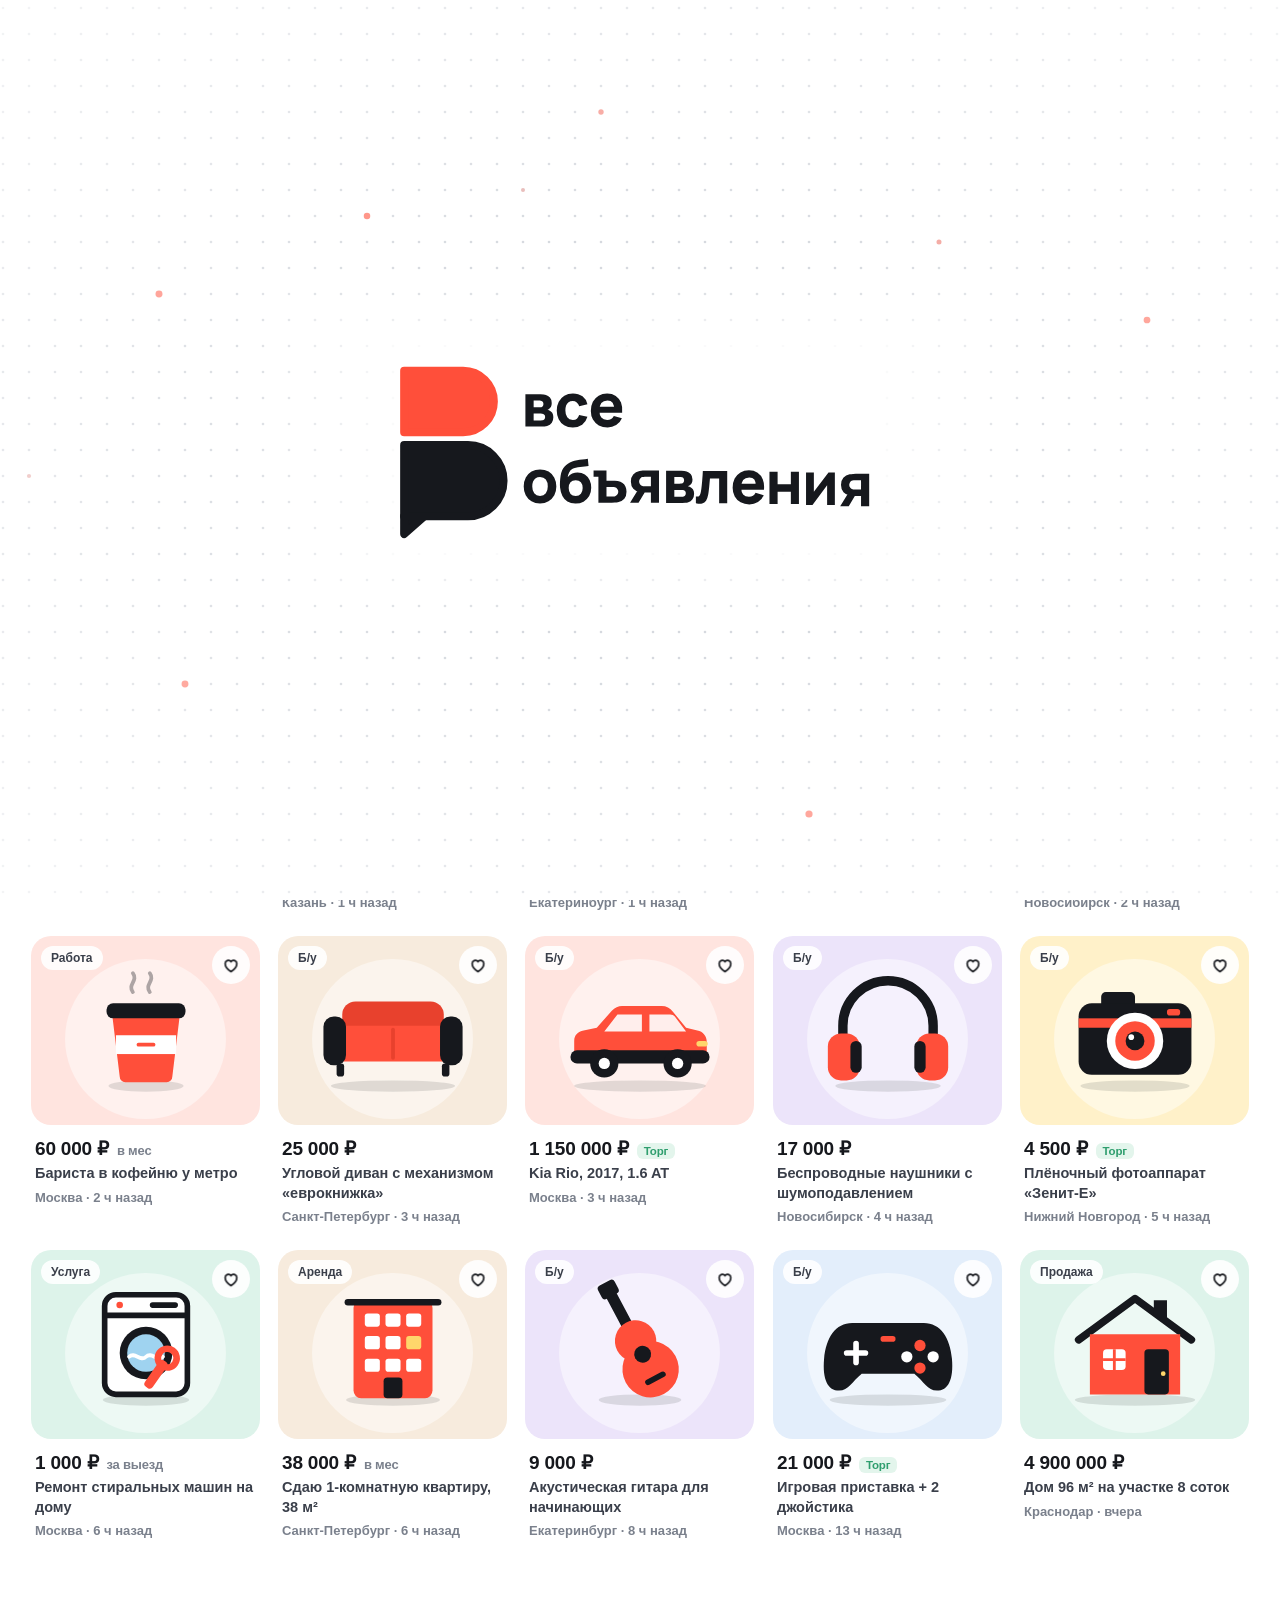
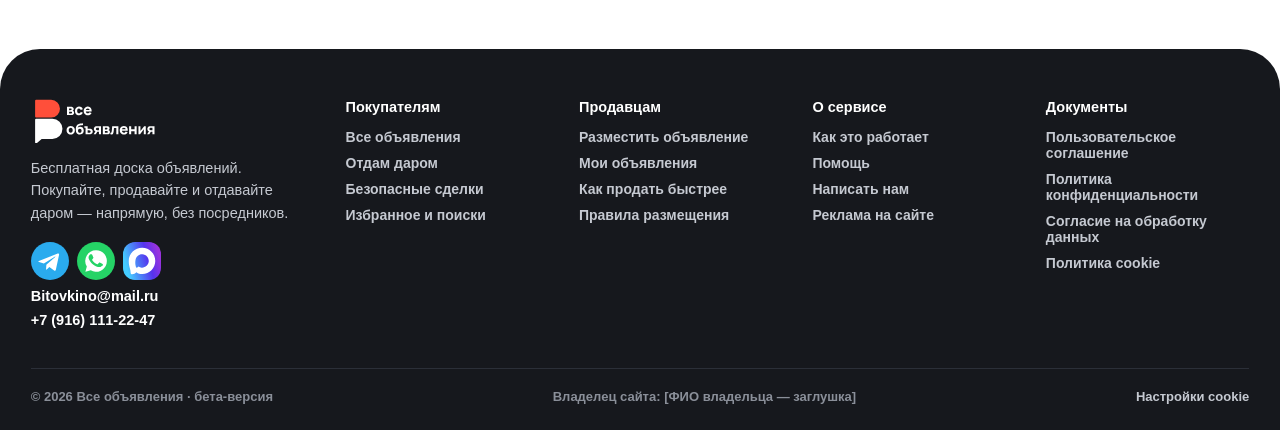
==== commit 6236b695: "Admin: reversible actions, chat moderation, deep site rules - Undo for any restriction or ad change " ====
--- a/site/index.html
+++ b/site/index.html
@@ -2687,6 +2687,53 @@
 .abars__c:nth-child(-n+3):hover::after { transform: none; }
 .acard p a, .ahead a { color: var(--accent); font-weight: 700; }
 
+/* ---------- отмена, правила, модерация переписки ---------- */
+.toasts { z-index: 9990 !important; }
+.toast .toast__t { flex: 1; }
+.toast__undo { margin-left: auto; flex: none; border: 0; border-radius: 10px; background: rgba(255,255,255,.16); color: #fff; font: inherit; font-weight: 800; font-size: 13px; padding: 7px 11px; cursor: pointer; transition: background-color .15s; }
+.toast__undo:hover { background: var(--accent); }
+.toast__undo:disabled { opacity: .4; }
+.abulk__all { color: #fff !important; text-decoration: underline; text-underline-offset: 3px; margin-left: 0 !important; }
+.arules { display: grid; grid-template-columns: repeat(2, minmax(0, 1fr)); gap: 16px; align-items: start; }
+.arules h3 { display: flex; align-items: center; gap: 8px; }
+.arules h3 svg { color: var(--accent); }
+.arule { display: flex; align-items: center; justify-content: space-between; gap: 16px; padding: 12px 0; border-top: 1px solid #F1F2F4; cursor: pointer; }
+.arule > span:first-child { display: grid; gap: 3px; min-width: 0; }
+.arule b { font-size: 14.5px; font-weight: 800; }
+.arule small { color: var(--muted); font-size: 12.5px; font-weight: 600; line-height: 1.4; }
+.arule .atog i { display: block; }
+.arule__n { width: 84px; height: 40px; flex: none; border-radius: 11px; border: 1.5px solid var(--line-a); font: inherit; font-weight: 800; font-size: 15px; text-align: center; outline: 0; }
+.arule__n:focus, .arule__s:focus { border-color: #16181D; }
+.arule__s { height: 40px; flex: none; border-radius: 11px; border: 1.5px solid var(--line-a); font: inherit; font-weight: 700; font-size: 13.5px; padding: 0 10px; background: #fff; }
+.alim--good.is-on { border-color: #BFE6D2; background: #F1FAF5; }
+.alim--good.is-on small { color: #1F7A52; }
+.afeed__x { position: relative; padding-right: 80px !important; }
+.afeed__x .link { position: absolute; right: 0; top: 10px; font-size: 12.5px; }
+.aparts { display: grid; gap: 8px; }
+.apart { display: flex; align-items: center; gap: 12px; flex-wrap: wrap; padding: 12px; border: 1px solid var(--line-a); border-radius: 16px; }
+.apart > span:not(.aava) { flex: 1; min-width: 160px; display: grid; gap: 2px; }
+.apart small { color: var(--muted); font-size: 12.5px; font-weight: 600; display: flex; gap: 4px; align-items: center; flex-wrap: wrap; }
+.athread__m { position: relative; }
+.athread__act { position: absolute; top: -12px; right: 8px; display: flex; gap: 4px; opacity: 0; transform: translateY(4px); transition: opacity .15s, transform .15s; }
+.athread__m:hover .athread__act, .athread__m:focus-within .athread__act { opacity: 1; transform: none; }
+.athread__act button { border: 0; border-radius: 8px; background: #fff; color: var(--ink); font: inherit; font-size: 12px; font-weight: 800; padding: 5px 8px; cursor: pointer; box-shadow: 0 4px 14px -6px rgba(22,24,29,.4); }
+.athread__act button:hover { color: var(--accent); }
+.athread__m.is-hidden { opacity: .45; border: 1.5px dashed #C9CDD4; }
+.athread__m.is-rep { box-shadow: 0 0 0 2px #F6C9C2, 0 6px 16px -12px rgba(22,24,29,.35); }
+@media (hover: none) { .athread__act { opacity: 1; transform: none; position: static; margin-top: 6px; } }
+@media (max-width: 1000px) { .arules { grid-template-columns: 1fr; } }
+/* на сайте */
+.msg { position: relative; }
+.msg__rep { position: absolute; top: 4px; right: -30px; width: 26px; height: 26px; border-radius: 50%; border: 0; background: #fff; color: var(--muted); display: grid; place-items: center; cursor: pointer; opacity: 0; transition: opacity .15s, color .15s; box-shadow: 0 4px 12px -6px rgba(22,24,29,.35); }
+.msg:hover .msg__rep, .msg__rep:focus-visible { opacity: 1; }
+.msg__rep:hover { color: var(--accent); }
+@media (hover: none) { .msg__rep { opacity: .7; } }
+.msg--hidden .msg__b { background: transparent !important; border: 1.5px dashed var(--line); color: var(--muted) !important; }
+.msg--hidden .msg__b p { font-style: italic; font-size: 13.5px; }
+.rp-quote { margin: 0; padding: 10px 12px; border-left: 3px solid var(--accent); background: #F6F7F9; border-radius: 0 10px 10px 0; font-size: 14px; color: var(--ink-2); }
+.row-ad__renew { display: block; margin-top: 4px; font-size: 13px; }
+.athread { align-content: start; }
+
 
 /* ===== панель проверки (убрать перед запуском) ===== */
 .qa { position: fixed; left: 50%; transform: translateX(-50%); top: 8px; z-index: 8000; display: flex; gap: 6px; align-items: center; padding: 6px 6px 6px 12px; border-radius: 999px; background: rgba(22, 24, 29, .88); color: #fff; font: 700 12px/1 "Manrope", Arial, sans-serif; backdrop-filter: blur(6px); }
@@ -4250,6 +4297,12 @@
     maint: { on: false, text: "Сайт обновляется. Вернёмся совсем скоро — объявления и переписки сохранены." },
     banner: { on: false, text: "", tone: "accent", link: "" },
     words: [], team: [],
+    // тонкие настройки (раздел «Правила сайта»)
+    premodNewDays: 0, premodFirstN: 0, autoHideReports: 3, adTTL: 0, minDesc: 0, requirePhoto: false,
+    blockTempMail: true, newUserMsgPerHour: 30, autoBanWarns: 0,
+    chatNoLinks: false, chatPhotos: true, chatRiskWarn: true,
+    reviewsOnlyDeal: false, reviewsPremod: false,
+    otpTries: 5, otpLockMin: 5, defSort: "new",
   };
   let cfgCache = null;
   A.cfg = () => cfgCache || (cfgCache = { ...DEF, ...store.get("vo_adm_cfg", {}) });
@@ -4274,11 +4327,16 @@
   A.can = what => { const r = A.me(); if (!r) return false; const l = CAN[r] || []; return l.includes(what) || (what === "support" && l.includes("manage")); };
 
   /* ---------- журнал действий ---------- */
-  A.log = (act, target = "", info = "") => {
-    const u = VO.user(), l = store.get("vo_adm_log", []);
-    l.unshift({ id: now().toString(36) + Math.random().toString(36).slice(2, 5), t: now(), who: u ? u.email : "система", act, target: String(target), info: String(info) });
+  // extra.undo — снимки «как было» для кнопки «Отменить»
+  A.log = (act, target = "", info = "", extra = {}) => {
+    const u = VO.user(), l = store.get("vo_adm_log", []), id = now().toString(36) + Math.random().toString(36).slice(2, 5);
+    l.unshift({ id, t: now(), who: extra.system ? "система" : u ? u.email : "система", act, target: String(target), info: String(info), ...(extra.undo ? { undo: extra.undo } : {}) });
+    // снимки отмены храним только у 200 последних записей — экономим место
+    l.slice(200).forEach(x => delete x.undo);
     store.set("vo_adm_log", l.slice(0, 2000));
-  };
+    return id;
+  };
+  A.markUndone = id => { const l = store.get("vo_adm_log", []), x = l.find(e => e.id === id); if (x) { x.undone = now(); delete x.undo; store.set("vo_adm_log", l); } };
   A.logs = () => store.get("vo_adm_log", []);
 
   /* ---------- контакты владельца ---------- */
@@ -4390,6 +4448,11 @@
   A.u = id => UC[id] || {};
   A.setU = (id, patch) => { UC[id] = { ...A.u(id), ...patch }; Object.keys(UC[id]).forEach(k => UC[id][k] == null && delete UC[id][k]); store.set("vo_adm_users", UC); VO.emit("adm-users"); };
   const live = s => !!s && (!s.until || s.until > now());
+  // снимки для отмены действий
+  A.snapU = id => UC[id] ? JSON.parse(JSON.stringify(UC[id])) : null;
+  A.restoreU = (id, snap) => { if (snap) UC[id] = snap; else delete UC[id]; store.set("vo_adm_users", UC); VO.emit("adm-users"); };
+  // владельца и самого себя ограничить нельзя
+  A.protectedId = id => { const u = VO.user(); return id === uid0(ownerMail()) || id === VO.uid(ownerMail()) || (u && id === VO.uid(u.email)); };
   A.live = live;
   A.isBanned = id => live(A.u(id).ban);
   A.limits = id => { const r = A.u(id); return { ban: live(r.ban) ? r.ban : null, noPost: live(r.noPost) ? r.noPost : null, noMsg: live(r.noMsg) ? r.noMsg : null }; };
@@ -4416,6 +4479,16 @@
   const isMine = id => S.mine.some(a => a.id === id);
   A.ad = id => { const m = S.mine.find(a => a.id === id); return m ? (m.adm || {}) : ((AO[id] || {}).adm || {}); };
   // patch — поля объявления (название, цена…), meta — служебное: state, until, reason, rank, featured, bump, deleted
+  const NOSNAP = ["photos", "photo"];
+  A.snapAd = id => { const m = S.mine.find(a => a.id === id); if (m) { const c = {}; Object.keys(m).forEach(k => { if (!NOSNAP.includes(k)) c[k] = JSON.parse(JSON.stringify(m[k] ?? null)); }); return { mine: true, v: c }; } return { mine: false, v: AO[id] ? JSON.parse(JSON.stringify(AO[id])) : null }; };
+  A.restoreAd = (id, snap) => {
+    if (!snap) return;
+    if (snap.mine) { const m = S.mine.find(a => a.id === id); if (!m) return; Object.keys(m).forEach(k => { if (!NOSNAP.includes(k) && !(k in snap.v)) delete m[k]; }); Object.assign(m, snap.v); VO.saveMine(); }
+    else { if (snap.v) AO[id] = snap.v; else delete AO[id]; store.set("vo_adm_ads", AO); }
+    VO.emit("mine"); if (VO.search && VO.search.build) VO.search.build();
+  };
+  // срок публикации: считаем от последнего продления, поднятия или создания
+  A.expired = a => { const d = A.cfg().adTTL; return !!(d && a.owner && now() - Math.max(a.renewed || 0, (a.adm && a.adm.bump) || 0, a.first || a.created || 0) > d * 864e5); };
   A.setAd = (id, patch = {}, meta = null) => {
     const m = S.mine.find(a => a.id === id);
     if (m) { Object.assign(m, patch); if (meta) { m.adm = { ...(m.adm || {}), ...meta }; Object.keys(m.adm).forEach(k => m.adm[k] == null && delete m.adm[k]); } VO.saveMine(); }
@@ -4431,6 +4504,9 @@
     if (a.mod === "pending" || a.mod === "rejected") return false;
     const c = VO.CATS.find(x => x.id === a.cat); if (c && c.hidden) return false;
     const o = A.ownerId(a); if (o && (A.isBanned(o) || A.u(o).hideAds)) return false;
+    if (A.expired(a)) return false;
+    // «теневой» режим: объявления видит только сам автор
+    if (o && A.u(o).shadow) { const u = VO.user(); if (!u || VO.uid(u.email) !== o) return false; }
     return true;
   };
   const merge = a => { const o = AO[a.id]; let x = o ? { ...a, ...(o.patch || {}), adm: { ...(a.adm || {}), ...(o.adm || {}) } } : a; if (x.adm && x.adm.bump) x = { ...x, created: x.adm.bump }; return x; };
@@ -4460,8 +4536,11 @@
 
   /* ---------- служебные сообщения от команды ---------- */
   A.warn = (email, text, { chat = true } = {}) => {
-    const id = VO.uid(email), r = A.u(id);
-    A.setU(id, { warns: [...(r.warns || []), { t: now(), text }] });
+    const id = VO.uid(email), r = A.u(id), warns = [...(r.warns || []), { t: now(), text, id: now().toString(36) }];
+    A.setU(id, { warns });
+    // автоблокировка после N предупреждений (если включена в правилах)
+    const n = A.cfg().autoBanWarns;
+    if (n && warns.length >= n && !live(A.u(id).ban)) { A.setU(id, { ban: { until: now() + 7 * 864e5, reason: `Автоматически: ${warns.length} предупреждений`, t: now(), by: "система" } }); A.log("Автоблокировка после предупреждений", email, `${warns.length} предупр.`, { system: true }); }
     VO.addNote("Предупреждение от модератора", text, { cat: "account", owner: email, link: chat ? "#/me/msg" : null });
     if (chat && VO.chats && VO.chats.teamSay) VO.chats.teamSay(email, "⚠️ Предупреждение: " + text);
   };
@@ -4541,6 +4620,9 @@
     all: () => chats,
     // служебный чат «Команда «Все объявления»» — для сообщений и предупреждений от модераторов
     teamGet: email => chats.find(c => c.owner === email && c.team),
+    // модерация: скрыть/вернуть сообщение, отметить диалог проверенным
+    modMsg(chatId, msgId, patch) { const c = chats.find(x => x.id === chatId); const m = c && c.msgs.find(x => x.id === msgId); if (!m) return; Object.assign(m, patch); Object.keys(m).forEach(k => m[k] == null && delete m[k]); save(); },
+    modChat(chatId, patch) { const c = chats.find(x => x.id === chatId); if (!c) return; Object.assign(c, patch); save(); },
     teamSay(email, text, note = true) {
       let c = chats.find(x => x.owner === email && x.team);
       if (!c) { c = { id: "t" + Date.now().toString(36) + Math.random().toString(36).slice(2, 5), owner: email, team: true, ad: { id: "", title: "Служебные сообщения", price: null, ill: null, bg: "#FFEDEA", photo: null }, peer: "team", role: "buyer", created: Date.now(), msgs: [], pinned: true, muted: false, blocked: false, deal: null }; chats.unshift(c); }
@@ -4568,6 +4650,11 @@
     const G = VO.guard;
     text = G.clean(text, { multiline: true, maxLines: 30 }).slice(0, 2000); if (!text && !photo) return false;
     const bad = text && G.text(text, "chat"); if (bad) { VO.toast(bad); return false; }
+    const cfg = VO.adm ? VO.adm.cfg() : {};
+    if (cfg.chatNoLinks && !c.team && /(https?:|www\.|t\.me|wa\.me|\b[\w-]+\.(ru|com|рф|net|org)\b)/i.test(text)) { VO.toast("Ссылки в сообщениях запрещены правилами сайта"); return false; }
+    if (photo && cfg.chatPhotos === false) { VO.toast("Отправка фото в сообщениях отключена"); return false; }
+    // новые аккаунты (первые сутки) пишут реже — защита от спам-рассылок
+    const acc = S.accounts[S.session]; if (acc && Date.now() - (acc.created || 0) < 864e5 && cfg.newUserMsgPerHour) { const w0 = G.rate("msg:new", cfg.newUserMsgPerHour, 36e5); if (w0) { VO.toast(`Новые аккаунты могут писать до ${cfg.newUserMsgPerHour} сообщений в час. Подождите ${G.wait(w0)}`); return false; } }
     const mineM = c.msgs.filter(m => m.from === "me").slice(-2);
     if (text && mineM.length === 2 && mineM.every(m => m.text === text)) { VO.toast("Вы уже отправили это сообщение"); return false; }
     const w = G.rate("msg", 20, 60e3) || G.rate("msg:h", 300, 36e5); if (w) { VO.toast(`Слишком много сообщений подряд. Подождите ${G.wait(w)}`); return false; }
@@ -4702,8 +4789,9 @@
     c.msgs.forEach(m => {
       const dl = dayLabel(m.t); if (dl !== lastDay) { html += `<div class="msg-day"><span>${dl}</span></div>`; lastDay = dl; }
       if (m.from === "sys") { html += `<div class="msg-sys">${esc(m.text)}</div>`; return; }
-      const risk = m.from === "peer" && RISK.test(m.text || "");
-      html += `<div class="msg msg--${m.from}"><div class="msg__b">${m.photo ? `<img src="${m.photo}" alt="Фото" class="msg__ph">` : ""}${m.text ? `<p>${esc(m.text)}</p>` : ""}<span class="msg__t">${fmtTime(m.t)}${m.from === "me" ? `<i class="tick${m.seen ? " seen" : ""}" title="${m.seen ? "Прочитано" : "Доставлено"}">${m.seen ? "✓✓" : "✓"}</i>` : ""}</span></div>${risk ? `<div class="msg__risk">Осторожно: похоже на просьбу о предоплате, коде или ссылке. Не переводите деньги заранее и не сообщайте коды. <a href="#/safety">Подробнее</a></div>` : ""}</div>`;
+      if (m.hidden) { html += `<div class="msg msg--${m.from} msg--hidden"><div class="msg__b"><p>Сообщение скрыто модератором</p><span class="msg__t">${fmtTime(m.t)}</span></div></div>`; return; }
+      const risk = m.from === "peer" && (!VO.adm || VO.adm.cfg().chatRiskWarn !== false) && RISK.test(m.text || "");
+      html += `<div class="msg msg--${m.from}">${m.from === "peer" && !c.team ? `<button type="button" class="msg__rep" data-rep-msg="${m.id}" title="Пожаловаться на это сообщение" aria-label="Пожаловаться на сообщение"><svg width="13" height="13" viewBox="0 0 24 24" fill="none" stroke="currentColor" stroke-width="2.2" stroke-linecap="round" stroke-linejoin="round"><path d="M5 21V4h11l-2 4 2 4H5"/></svg></button>` : ""}<div class="msg__b">${m.photo ? `<img src="${m.photo}" alt="Фото" class="msg__ph">` : ""}${m.text ? `<p>${esc(m.text)}</p>` : ""}<span class="msg__t">${fmtTime(m.t)}${m.from === "me" ? `<i class="tick${m.seen ? " seen" : ""}" title="${m.seen ? "Прочитано" : "Доставлено"}">${m.seen ? "✓✓" : "✓"}</i>` : ""}</span></div>${risk ? `<div class="msg__risk">Осторожно: похоже на просьбу о предоплате, коде или ссылке. Не переводите деньги заранее и не сообщайте коды. <a href="#/safety">Подробнее</a></div>` : ""}</div>`;
     });
     if (!c.msgs.length) html = `<div class="chat__hello"><b>Начните разговор</b><span>Выберите быстрый вопрос ниже или напишите свой. Номер телефона в чате не показывается.</span></div>`;
     const quick = c.team ? [] : QUICK[c.role === "buyer" ? "buyer" : "seller"];
@@ -4720,7 +4808,7 @@
       ${c.blocked ? `<div class="chat__blocked">Вы заблокировали ${esc(p.name)}. Пользователь не сможет вам писать. <button class="link" type="button" data-cm="block">Разблокировать</button></div>` : `
       <div class="chat__qw"><button class="chat__qa chat__qa--l" type="button" data-qs="-1" aria-label="Прокрутить влево" hidden>‹</button><div class="chat__quick" id="chatQuick">${quick.map(q => `<button type="button" data-q="${esc(q)}">${esc(q)}</button>`).join("")}</div><button class="chat__qa chat__qa--r" type="button" data-qs="1" aria-label="Прокрутить вправо" hidden>›</button></div>
       <form class="chat__f" id="chatF">
-        <label class="icb chat__att" title="Прикрепить фото" aria-label="Прикрепить фото"><input type="file" accept="image/jpeg,image/png,image/webp" hidden id="chatPh"><svg width="18" height="18" viewBox="0 0 24 24" fill="none" stroke="currentColor" stroke-width="2" stroke-linecap="round" stroke-linejoin="round"><path d="m21 11-8.5 8.5a5 5 0 0 1-7-7L14 4a3.3 3.3 0 0 1 4.7 4.7l-8.5 8.5a1.7 1.7 0 0 1-2.4-2.4L15.5 7"/></svg></label>
+        <label class="icb chat__att" title="Прикрепить фото" aria-label="Прикрепить фото"${VO.adm && VO.adm.cfg().chatPhotos === false ? " hidden" : ""}><input type="file" accept="image/jpeg,image/png,image/webp" hidden id="chatPh"><svg width="18" height="18" viewBox="0 0 24 24" fill="none" stroke="currentColor" stroke-width="2" stroke-linecap="round" stroke-linejoin="round"><path d="m21 11-8.5 8.5a5 5 0 0 1-7-7L14 4a3.3 3.3 0 0 1 4.7 4.7l-8.5 8.5a1.7 1.7 0 0 1-2.4-2.4L15.5 7"/></svg></label>
         <textarea id="chatT" rows="1" maxlength="2000" placeholder="Сообщение"></textarea>
         <button class="chat__send" type="submit" aria-label="Отправить"><svg width="20" height="20" viewBox="0 0 24 24" fill="none" stroke="#fff" stroke-width="2.2" stroke-linecap="round" stroke-linejoin="round"><path d="M5 12h13M13 6l6 6-6 6"/></svg></button>
       </form><div class="chat__warn" id="chatWarn" hidden></div>`}
@@ -4760,6 +4848,7 @@
     if (!page || !page.contains(e.target)) return;
     const t = e.target;
     const cf = t.closest("[data-cf]"); if (cf) { filter = cf.dataset.cf; return render(page, open && open.id); }
+    const rpm = t.closest("[data-rep-msg]"); if (rpm && open) { const m = open.msgs.find(x => x.id === rpm.dataset.repMsg); if (m) report(open, m); return; }
     const qs = t.closest("[data-qs]"); if (qs) { const q = $("#chatQuick", page); q.scrollBy({ left: +qs.dataset.qs * q.clientWidth * .7, behavior: "smooth" }); return; }
     const ph = t.closest(".msg__ph"); if (ph) return VO.lightbox([ph.src], 0);
     const q = t.closest("[data-q]"); if (q && open) { if (send(open, q.dataset.q)) render(page, open.id); return; }
@@ -4827,10 +4916,10 @@
     const el = VO.sheet(`<form id="cnF"><h3>Отменить сделку?</h3><div class="report__r">${R.map((r, i) => `<label><input type="radio" name="r" value="${r}"${i ? "" : " checked"}><span>${r}</span></label>`).join("")}</div><button class="btn btn--ink btn--wide" type="submit">Отменить сделку</button></form>`, { cls: "sheet--sm" });
     $("#cnF", el).addEventListener("submit", e => { e.preventDefault(); VO.closeSheet(true); step(c, "cancelled", "me", { reason: new FormData(e.target).get("r").toLowerCase() }); render(page, c.id); });
   }
-  function report(c) {
+  function report(c, msg) {
     const R = ["Мошенничество или просьба о предоплате", "Спам или реклама", "Оскорбления", "Просит перейти по ссылке", "Другое"];
-    const el = VO.sheet(`<form id="rpF"><h3>Пожаловаться на пользователя</h3><p class="muted">Переписку проверит модератор. Собеседник не узнает, кто пожаловался.</p><div class="report__r">${R.map((r, i) => `<label><input type="radio" name="r" value="${r}"${i ? "" : " checked"}><span>${r}</span></label>`).join("")}</div><label class="check"><input type="checkbox" id="rpB" checked><span></span><span>Заодно заблокировать пользователя</span></label><button class="btn btn--ink btn--wide" type="submit">Отправить жалобу</button></form>`, { cls: "sheet--sm" });
-    $("#rpF", el).addEventListener("submit", e => { e.preventDefault(); const reps = store.get("vo_reports", []); reps.push({ chat: c.id, peer: c.peer, reason: new FormData(e.target).get("r"), t: Date.now() }); store.set("vo_reports", reps); if ($("#rpB", el).checked) { c.blocked = true; save(); } VO.closeSheet(true); VO.toast("Жалоба отправлена. Спасибо!"); render(page, c.id); });
+    const el = VO.sheet(`<form id="rpF"><h3>${msg ? "Пожаловаться на сообщение" : "Пожаловаться на пользователя"}</h3>${msg ? `<blockquote class="rp-quote">${esc((msg.text || "Фото").slice(0, 300))}</blockquote>` : ""}<p class="muted">Переписку проверит модератор. Собеседник не узнает, кто пожаловался.</p><div class="report__r">${R.map((r, i) => `<label><input type="radio" name="r" value="${r}"${i ? "" : " checked"}><span>${r}</span></label>`).join("")}</div><label class="check"><input type="checkbox" id="rpB" checked><span></span><span>Заодно заблокировать пользователя</span></label><button class="btn btn--ink btn--wide" type="submit">Отправить жалобу</button></form>`, { cls: "sheet--sm" });
+    $("#rpF", el).addEventListener("submit", e => { e.preventDefault(); const reps = store.get("vo_reports", []); reps.push({ chat: c.id, peer: c.peer, reason: new FormData(e.target).get("r"), t: Date.now(), ...(msg ? { msg: msg.id, text: (msg.text || "Фото").slice(0, 300) } : {}) }); store.set("vo_reports", reps); if ($("#rpB", el).checked) { c.blocked = true; save(); } VO.closeSheet(true); VO.toast("Жалоба отправлена. Спасибо!"); render(page, c.id); });
   }
   addEventListener("storage", e => { if (e.key === "vo_chats") { chats = store.get("vo_chats", []); VO.emit("chats"); paintIfOpen(); } });
   VO.on("user", () => { chats = store.get("vo_chats", []); });
@@ -4938,12 +5027,15 @@
     has: (author, target, role) => own.some(r => r.author === author && r.target === target && r.role === role),
     add(r) {
       const ex = own.find(x => x.author === r.author && x.target === r.target && x.role === r.role);
-      if (ex) Object.assign(ex, r, { t: Date.now(), edited: true }); else own.unshift({ id: "r" + Date.now().toString(36), t: Date.now(), ...r });
+      const rid = ex ? ex.id : "r" + Date.now().toString(36);
+      if (ex) Object.assign(ex, r, { t: Date.now(), edited: true }); else own.unshift({ id: rid, t: Date.now(), ...r });
+      // предмодерация отзывов: скрыт, пока модератор не одобрит
+      if (VO.adm && VO.adm.cfg().reviewsPremod) { mod[rid] = { ...(mod[rid] || {}), hidden: true, pending: true }; store.set("vo_adm_rev", mod); }
       save();
       if (r.target === VO.me()) VO.addNote("Новый отзыв", `${r.authorName} оценил(а) вас на ${r.stars} из 5`, { cat: "review", link: "#/me/reviews" });
     },
     star,
-    adminAll: () => raw(),
+    adminAll: () => [...own, ...seed].map(r => mod[r.id] ? { ...r, ...mod[r.id] } : r),
     adminSet(id, patch) { mod[id] = { ...(mod[id] || {}), ...patch }; Object.keys(mod[id]).forEach(k => mod[id][k] == null && delete mod[id][k]); store.set("vo_adm_rev", mod); VO.emit("reviews"); },
   };
   VO.rating = (id, role) => { const l = R.of(id, role); return { n: l.length, avg: l.length ? l.reduce((s, r) => s + r.stars, 0) / l.length : 0 }; };
@@ -5005,9 +5097,11 @@
       if (!G.field($("#revT", el), "review", { min: 10 })) return;
       const bot = G.isBot(e.target); if (bot) return VO.toast(bot);
       if (!ex) { const w = G.rate("review", 5, 864e5); if (w) return VO.toast(`Можно оставить до 5 отзывов в сутки. Попробуйте через ${G.wait(w)}`); }
+      const rc = VO.adm ? VO.adm.cfg() : {};
+      if (rc.reviewsOnlyDeal && !doneDeal(me, target, role)) return VO.toast("Отзыв можно оставить только после сделки на сайте — так решили правила сайта", 4500);
       const u = VO.user(), deal = doneDeal(me, target, role) && VO.chats.all().find(c => VO.uid(c.owner) === me && c.peer === target && c.deal && c.deal.stage === "done");
       R.add({ target, author: me, authorName: VO.displayName(u) || u.name, role, stars, text, verified: !!deal, ad: deal ? deal.ad.title : null });
-      VO.closeSheet(true); VO.toast("Спасибо! Отзыв опубликован"); VO.emit("reviews-ui");
+      VO.closeSheet(true); VO.toast(rc.reviewsPremod ? "Спасибо! Отзыв появится после проверки модератором" : "Спасибо! Отзыв опубликован"); VO.emit("reviews-ui");
     });
   };
   document.addEventListener("click", e => {
@@ -5402,7 +5496,7 @@
     ctx.q = mode === "search" ? (VO.guard ? VO.guard.clean(parts.slice(1).join("/") || "") : (parts.slice(1).join("/") || "").trim()).slice(0, 80) : null;
     ctx.p = mode === "search" ? VO.search.parse(ctx.q) : null;
     ctx.F = readF(params, ctx.cat);
-    ctx.sort = params.get("sort") || "new";
+    ctx.sort = params.get("sort") || (VO.adm && VO.adm.cfg().defSort) || "new";
     VO.show("home", ctx.mode === "cat" ? VO.catName(ctx.cat) : ctx.mode === "search" ? "Поиск: " + ctx.q : "");
     $("#filters").classList.remove("is-open");
     render();
@@ -5565,6 +5659,9 @@
       if (reps.some(r => r.ad === a.id)) { VO.closeSheet(); return VO.toast("Вы уже жаловались на это объявление — мы проверяем"); }
       reps.push({ ad: a.id, reason: new FormData(e.target).get("r"), text: G.clean($("#repT", el).value, { multiline: true, maxLines: 10 }).slice(0, 500), t: Date.now() });
       VO.store.set("vo_reports", reps); VO.closeSheet(); VO.toast("Спасибо! Проверим объявление в ближайшее время");
+      // много жалоб — объявление скрывается само до проверки модератором
+      const A = VO.adm, n = A ? A.cfg().autoHideReports : 0;
+      if (n && reps.filter(r => r.ad === a.id).length >= n && A.visible(VO.findAd(a.id) || a)) { A.setAd(a.id, {}, { state: "hidden", until: null, reason: `Скрыто автоматически: ${n} жалоб, ждёт проверки` }); A.log("Автоскрытие по жалобам", a.title, `${n} жалоб`, { system: true }); }
     });
   }
   // клавиши ← → листают фото
@@ -5591,7 +5688,10 @@
 (() => {
   const { $, $$, esc, store } = VO;
   const COLORS = ["#16181D", "#FF4F3A", "#2F7DE1", "#2F9E6E", "#8A5CF6", "#E0913A"];
-  const TTL = 10 * 60e3, MAX_TRIES = 5, LOCK = 5 * 60e3;
+  // число попыток и время блокировки настраиваются в админке
+  const TTL = 10 * 60e3;
+  let MAX_TRIES = 5, LOCK = 5 * 60e3;
+  const otpRules = () => { const c = VO.adm ? VO.adm.cfg() : {}; MAX_TRIES = c.otpTries || 5; LOCK = (c.otpLockMin || 5) * 60e3; };
   const page = VO.page("login");
   page.classList.add("page--bare");
 
@@ -5658,7 +5758,8 @@
     const A = VO.adm, acc = VO.state.accounts[m];
     if (A && !acc && !A.cfg().regOpen && !A.role(m)) return VO.guard.mark($("#aMail", page), "Регистрация новых пользователей временно закрыта");
     if (A && acc) { const ban = A.limits(VO.uid(m)).ban; if (ban) return VO.guard.mark($("#aMail", page), `Аккаунт заблокирован ${A.until(ban)}${ban.reason ? ". Причина: " + ban.reason : ""}`); }
-    if (VO.guard.tempMail(m)) return VO.guard.mark($("#aMail", page), "Одноразовые почтовые ящики не подходят — укажите постоянную почту");
+    otpRules();
+    if (VO.guard.tempMail(m) && (!A || A.cfg().blockTempMail !== false)) return VO.guard.mark($("#aMail", page), "Одноразовые почтовые ящики не подходят — укажите постоянную почту");
     const bot = VO.guard.isBot($("#authMail", page), 600); if (bot) return VO.toast(bot);
     const w = VO.guard.rate("otp:" + m, 5, 36e5) || VO.guard.rate("otp", 12, 36e5); if (w) return VO.toast(`Слишком много запросов кода. Попробуйте через ${VO.guard.wait(w)}`);
     if (lock() > Date.now()) return VO.toast(`Слишком много попыток. Попробуйте через ${Math.ceil((lock() - Date.now()) / 60000)} мин`);
@@ -5678,7 +5779,7 @@
     if (Date.now() > pending.exp) return fail("Код устарел — отправьте новый");
     if (v !== pending.code) {
       pending.tries++;
-      if (pending.tries >= MAX_TRIES) { store.set("vo_otp_lock", Date.now() + LOCK); pending.code = null; return fail("Слишком много неверных попыток. Попробуйте через 5 минут"); }
+      if (pending.tries >= MAX_TRIES) { store.set("vo_otp_lock", Date.now() + LOCK); pending.code = null; return fail(`Слишком много неверных попыток. Попробуйте через ${Math.round(LOCK / 60e3)} мин`); }
       return fail(`Неверный код. Осталось попыток: ${MAX_TRIES - pending.tries}`);
     }
     otp.classList.add("ok"); err.textContent = "";
@@ -5865,6 +5966,7 @@
     const t = e.target.closest("[data-t]"); if (t && t.closest("#adsTabs")) { adsTab = t.dataset.t; return ads(); }
     const act = e.target.closest("[data-act]"); if (!act) return;
     const id = act.closest("[data-id]").dataset.id, m = S.mine.find(a => a.id === id);
+    if (act.dataset.act === "renew") { m.renewed = Date.now(); VO.saveMine(); VO.emit("mine"); VO.toast("Продлено — объявление снова в ленте"); return ads(); }
     if (act.dataset.act === "share") return VO.share({ title: m.title, url: location.href.split("#")[0] + "#/ad/" + id });
     if (act.dataset.act === "arch") { m.status = m.status === "active" ? "archived" : "active"; VO.saveMine(); VO.emit("mine"); VO.toast(m.status === "archived" ? "Снято с публикации" : "Снова в ленте"); return ads(); }
     if (act.dataset.act === "del") confirmBox("Удалить объявление?", `«${esc(m.title)}» исчезнет навсегда. Если просто продали — лучше снять с публикации.`, "Удалить", () => { S.mine = S.mine.filter(a => a.id !== id); VO.state.mine = S.mine; VO.saveMine(); VO.emit("mine"); VO.toast("Объявление удалено"); ads(); });
@@ -5957,6 +6059,7 @@
     if (m.state === "blocked" && live) return `<span class="pill pill--bad"${why}>Заблокировано ${esc(VO.adm.until(m))}</span>${m.reason ? `<small class="row-ad__why">Причина: ${esc(m.reason)}</small>` : ""}`;
     if (m.state === "hidden" && live) return `<span class="pill"${why}>Скрыто модератором</span>${m.reason ? `<small class="row-ad__why">Причина: ${esc(m.reason)}</small>` : ""}`;
     if (a.mod === "pending") return `<span class="pill pill--wait">На проверке</span>`;
+    if (VO.adm && VO.adm.expired(a) && a.status !== "archived" && a.status !== "sold") return `<span class="pill pill--wait">Срок публикации истёк</span><button type="button" class="link row-ad__renew" data-act="renew">Продлить ещё на ${VO.adm.cfg().adTTL} дн.</button>`;
     if (a.mod === "rejected") return `<span class="pill pill--bad">Отклонено</span>${m.reason ? `<small class="row-ad__why">Причина: ${esc(m.reason)}. Исправьте и сохраните — проверим снова.</small>` : ""}`;
     return `<span class="pill ${a.status === "active" ? "pill--on" : ""}">${a.status === "archived" ? "Снято" : a.status === "sold" ? "Продано" : "В ленте"}</span>`;
   }
@@ -6179,6 +6282,9 @@
     if (G.clean(d.title).length < 5) p.push("Название слишком короткое — минимум 5 символов");
     else add("Название: ", G.text(d.title, "title"));
     if (d.desc.trim()) add("Описание: ", G.text(d.desc, "desc"));
+    const rc = VO.adm ? VO.adm.cfg() : {};
+    if (rc.minDesc && d.desc.trim().length < rc.minDesc) p.push(`Описание — хотя бы ${rc.minDesc} символов`);
+    if (rc.requirePhoto && !d.photos.length) p.push("Добавьте хотя бы одно фото — так требуют правила сайта");
     // запрещёнку ищем и в связке «название + описание»
     add("", !p.length && G.banned(d.title + "\n" + d.desc) ? "Похоже на запрещённое к продаже — см. Правила размещения" : null);
     Object.values(d.other).forEach(v => v && v.trim() && add("Характеристики: ", G.text(v, "other")));
@@ -6342,7 +6448,11 @@
     const u = VO.user(), ad = toAd(); limits();
     const lim = VO.restrict && VO.restrict("noPost"); if (lim) return VO.toast(`Размещение объявлений ограничено ${VO.adm.until(lim)}${lim.reason ? ". Причина: " + lim.reason : ""}`, 5000);
     // проверка модератором: если включена в правилах или объявление раньше отклоняли
-    const old = editId && S.mine.find(a => a.id === editId), premod = VO.adm && VO.adm.cfg().premod;
+    const old = editId && S.mine.find(a => a.id === editId), rc = VO.adm ? VO.adm.cfg() : {}, rec = VO.adm ? VO.adm.u(VO.uid(u.email)) : {};
+    if (old && old.adm && old.adm.locked) return VO.toast("Редактирование этого объявления закрыто модератором. Напишите в поддержку");
+    // проверка: всем, новым аккаунтам или первым N объявлениям; «доверенным» — без проверки
+    const ageDays = (Date.now() - (u.created || 0)) / 864e5, count = S.mine.filter(a => a.owner === u.email).length;
+    const premod = !rec.trusted && (rc.premod || (rc.premodNewDays && ageDays < rc.premodNewDays) || (rc.premodFirstN && count < rc.premodFirstN + (editId ? 1 : 0)));
     ad.mod = premod || (old && old.mod === "rejected") ? "pending" : old ? old.mod : undefined;
     if (old && old.mod === "rejected" && old.adm) { old.adm = { ...old.adm }; delete old.adm.reason; }
     if (!editId && S.mine.filter(a => a.owner === u.email && Date.now() - (a.first || a.created) < 864e5).length >= DAY_LIMIT) return VO.toast(`Можно размещать до ${DAY_LIMIT} объявлений в сутки. Попробуйте завтра`);
@@ -6364,6 +6474,7 @@
     if (id) {
       const ad = S.mine.find(a => a.id === id && a.owner === VO.user().email);
       if (!ad) { VO.toast("Это объявление нельзя редактировать"); location.hash = "#/me/ads"; return; }
+      if (ad.adm && ad.adm.locked) { VO.toast("Редактирование этого объявления закрыто модератором"); location.hash = "#/me/ads"; return; }
       editId = id; stepI = 1;
       const defs = window.VO_FILTERS[ad.cat] || [], attrs = {}, other = {};
       Object.entries(ad.attrs || {}).forEach(([k, v]) => { const f = defs.find(x => x.k === k); if (f && f.t === "chips" && !f.o.includes(v)) other[k] = v; else attrs[k] = v; });
@@ -6910,6 +7021,24 @@
   const DUR = [["1 час", 36e5], ["1 день", 864e5], ["3 дня", 3 * 864e5], ["7 дней", 7 * 864e5], ["30 дней", 30 * 864e5], ["Навсегда", 0]];
   UI.toast = (t, ms) => VO.toast(t, ms);
 
+  /* ---------- отмена действий ---------- */
+  // items: [{ t: "ad" | "u", id }] — до действия снимаем «как было», после — пишем в журнал с кнопкой «Отменить»
+  UI.undoable = (label, items, fn, target = "", info = "") => {
+    const undo = items.map(x => ({ t: x.t, id: x.id, s: x.t === "ad" ? A.snapAd(x.id) : A.snapU(x.id) }));
+    fn();
+    const id = A.log(label, target, info, { undo });
+    VO.toast(`<span class="toast__t">${esc(label)}</span><button type="button" class="toast__undo" data-undo="${id}">Отменить</button>`, 7000);
+    return id;
+  };
+  UI.undo = id => {
+    const e = A.logs().find(x => x.id === id); if (!e || !e.undo) return VO.toast("Это действие уже нельзя отменить");
+    e.undo.forEach(x => x.t === "ad" ? A.restoreAd(x.id, x.s) : x.t === "cfg" ? A.setCfg({ [x.id]: x.s }) : A.restoreU(x.id, x.s));
+    A.markUndone(id); A.log("Отменено: " + e.act, e.target);
+    VO.toast("Отменено — всё как было", 1800);
+    if (VO.current() === "admin") { UI.render(); if (UI.drawerOpen() && SEC[cur.sec].open && cur.id) SEC[cur.sec].open(cur.id); }
+  };
+  document.addEventListener("click", e => { const b = e.target.closest("[data-undo]"); if (b) { e.preventDefault(); b.disabled = true; UI.undo(b.dataset.undo); } });
+
   /* ---------- окна: подтверждение, причина и срок ---------- */
   UI.ask = (title, text, btn = "Подтвердить", danger = false, typed = null) => new Promise(ok => {
     const el = VO.sheet(`<form class="aform" id="askF"><h3>${title}</h3>${text ? `<p class="muted">${text}</p>` : ""}${typed ? `<div class="field"><input id="askT" placeholder=" " autocomplete="off"><label for="askT">Введите «${esc(typed)}» для подтверждения</label></div>` : ""}<div class="aform__a"><button type="button" class="adm-btn adm-btn--ghost" data-sheet-close>Отмена</button><button class="adm-btn${danger ? " adm-btn--danger" : ""}" type="submit">${btn}</button></div></form>`, { cls: "sheet--sm adm-sheet" });
@@ -6955,8 +7084,10 @@
 
   /* ---------- таблица с выделением ---------- */
   // cols: [[заголовок, (row) => html, класс]]
+  UI.lastRows = {};
   UI.table = (sec, rows, cols, { empty = "Ничего не найдено", key = r => r.id, open = true } = {}) => {
     const s = sel[sec] || (sel[sec] = new Set());
+    UI.lastRows[sec] = rows.map(key);
     [...s].forEach(id => { if (!rows.some(r => key(r) === id)) s.delete(id); });
     const allOn = rows.length && rows.every(r => s.has(key(r)));
     const lim = q[sec + ":lim"] || 60;
@@ -6965,7 +7096,7 @@
       ${rows.length > lim ? `<button class="adm-btn adm-btn--ghost adm-more" type="button" data-a="more" data-sec="${sec}">Показать ещё ${Math.min(60, rows.length - lim)} из ${rows.length - lim}</button>` : ""}`
       : `<div class="aempty"><b>${empty}</b><span>Попробуйте изменить поиск или фильтры</span></div>`;
   };
-  UI.bulk = (sec, actions) => { const n = (sel[sec] || new Set()).size; return `<div class="abulk${n ? " is-on" : ""}"><b>Выбрано: ${n}</b>${actions.map(([a, t, tone]) => `<button type="button" class="adm-btn adm-btn--sm${tone ? " adm-btn--" + tone : " adm-btn--ghost"}" data-a="${a}">${t}</button>`).join("")}<button type="button" class="adm-btn adm-btn--sm adm-btn--text" data-a="selnone" data-sec="${sec}">Снять выделение</button></div>`; };
+  UI.bulk = (sec, actions) => { const n = (sel[sec] || new Set()).size, tot = (UI.lastRows[sec] || []).length; return `<div class="abulk${n ? " is-on" : ""}"><b>Выбрано: ${n}</b>${n && tot > n ? `<button type="button" class="adm-btn adm-btn--sm adm-btn--text abulk__all" data-a="selallf" data-sec="${sec}">Выбрать все ${tot} по фильтру</button>` : ""}${actions.map(([a, t, tone]) => `<button type="button" class="adm-btn adm-btn--sm${tone ? " adm-btn--" + tone : " adm-btn--ghost"}" data-a="${a}">${t}</button>`).join("")}<button type="button" class="adm-btn adm-btn--sm adm-btn--text" data-a="selnone" data-sec="${sec}">Снять выделение</button></div>`; };
   UI.selected = sec => [...(sel[sec] || [])];
   UI.tools = (sec, placeholder, filters = []) => `<div class="atools"><label class="asearch">${I(IC.search, 16)}<input type="search" data-q="${sec}" value="${esc(q[sec] || "")}" placeholder="${placeholder}" maxlength="80"></label>${filters.map(([k, opts]) => `<select data-f="${sec}:${k}">${opts.map(([v, n]) => `<option value="${v}"${(q[sec + ":" + k] || "") === v ? " selected" : ""}>${n}</option>`).join("")}</select>`).join("")}</div>`;
   UI.f = (sec, k) => q[sec + ":" + k] || "";
@@ -7004,7 +7135,7 @@
     const reported = new Set(D.reports().filter(r => r.ad && r.st === "new").map(r => r.ad));
     return D.ads().filter(a => !(a.adm && a.adm.deleted)).map(a => ({ a, why: a.mod === "pending" ? "pending" : reported.has(a.id) && !(a.adm && a.adm.reviewed) ? "report" : D.flag(a) ? "flag" : null })).filter(x => x.why);
   };
-  D.counts = () => ({ mod: D.modQueue().length, reports: D.reports().filter(r => r.st === "new").length, tickets: D.tickets().filter(t => t.status !== "answered" && t.status !== "closed").length });
+  D.counts = () => ({ mod: D.modQueue().length, reports: D.reports().filter(r => r.st === "new").length, tickets: D.tickets().filter(t => t.status !== "answered" && t.status !== "closed").length, reviews: VO.reviews ? VO.reviews.adminAll().filter(r => r.pending && !r.deleted).length : 0 });
   D.kindName = u => u.kind === "seller" ? "тестовый продавец" : u.kind === "demo" ? "демо-покупатель" : "";
 
   /* ---------- каркас ---------- */
@@ -7093,6 +7224,7 @@
   ACT.dclose = () => UI.closeDrawer();
   ACT.side = () => $("#admSide").classList.toggle("is-open");
   ACT.group = el => { const g = el.dataset.g, first = Object.entries(SEC).find(([, s]) => s.group === g && (!s.perm || A.can(s.perm))); if (first) UI.go(first[0]); };
+  ACT.selallf = el => { const s = sel[el.dataset.sec] || (sel[el.dataset.sec] = new Set()); (UI.lastRows[el.dataset.sec] || []).forEach(id => s.add(id)); UI.render(); };
   ACT.selnone = el => { (sel[el.dataset.sec] || new Set()).clear(); UI.render(); };
   ACT.more = el => { q[el.dataset.sec + ":lim"] = (q[el.dataset.sec + ":lim"] || 60) + 60; UI.render(); };
   ACT.demo = () => { sessionStorage.setItem("vo_adm_demo", VO.user().email); A.log("Открыта админка в демо-режиме", VO.user().email); VO.rerender(); };
@@ -7217,7 +7349,7 @@
       ])}`;
   }, open: id => adDrawer(id) };
   const adIds = () => UI.selected("ads");
-  const bulkAd = (ids, patch, meta, msg, logAct) => { ids.forEach(id => { A.setAd(id, patch, meta); A.log(logAct, (D.ad(id) || {}).title || id); }); sel.ads && sel.ads.clear(); VO.toast(msg, 1600); UI.render(); };
+  const bulkAd = (ids, patch, meta, msg, logAct) => { if (!ids.length) return; UI.undoable(`${logAct}${ids.length > 1 ? " · " + ids.length : ""}`, ids.map(id => ({ t: "ad", id })), () => ids.forEach(id => A.setAd(id, patch, meta)), ids.length === 1 ? (D.ad(ids[0]) || {}).title || ids[0] : `${ids.length} объявл.`); sel.ads && sel.ads.clear(); UI.render(); };
   ACT.adhide = () => bulkAd(adIds(), {}, { state: "hidden", until: null }, "Скрыто из ленты", "Объявление скрыто");
   ACT.adshow = () => bulkAd(adIds(), {}, { state: null, until: null, reason: null, deleted: null }, "Снова в ленте", "Объявление показано");
   ACT.adbump = () => bulkAd(adIds(), {}, { bump: Date.now() }, "Подняты наверх ленты", "Объявление поднято");
@@ -7255,6 +7387,7 @@
         <div class="acard"><h4>Место в выдаче</h4><div class="aseg">${[[1, "Закрепить вверху"], [0, "Обычно"], [-1, "Опустить вниз"]].map(([v, n]) => `<button type="button" data-a="ad1" data-op="rank" data-v="${v}" class="${(m.rank || 0) === v ? "on" : ""}">${n}</button>`).join("")}</div>
           <div class="abtns"><button type="button" class="adm-btn adm-btn--ghost" data-a="ad1" data-op="bump">Поднять сейчас (как новое)</button><button type="button" class="adm-btn adm-btn--ghost" data-a="ad1" data-op="feat">${m.featured ? "Снять выделение" : "Выделить цветом"}</button></div>
           <p class="muted">Закреплённые показываются первыми в ленте и категории. Выделенные — с цветной рамкой.</p></div>
+        ${mine ? `<div class="acard"><h4>Автор и доступ</h4><div class="abtns"><button type="button" class="adm-btn adm-btn--ghost" data-a="ad1" data-op="lock">${m.locked ? "Разрешить автору правки" : "Запретить автору правки"}</button><button type="button" class="adm-btn adm-btn--ghost" data-a="ad1" data-op="msg">Написать автору…</button><button type="button" class="adm-btn adm-btn--ghost" data-a="ad1" data-op="transfer">Передать другому…</button>${A.cfg().adTTL ? `<button type="button" class="adm-btn adm-btn--ghost" data-a="ad1" data-op="renew">Продлить срок</button>` : ""}</div>${m.locked ? `<p class="muted">Автор не может редактировать объявление.</p>` : ""}${A.expired(a) ? `<p class="muted">Срок публикации истёк — объявление не видно в ленте.</p>` : ""}</div>` : ""}
         ${mine ? `<div class="acard"><h4>Статус автора</h4><div class="aseg">${[["active", "Активно"], ["sold", "Продано"], ["archived", "Снято"]].map(([v, n]) => `<button type="button" data-a="ad1" data-op="status" data-v="${v}" class="${(a.status || "active") === v ? "on" : ""}">${n}</button>`).join("")}</div></div>` : ""}</div>`,
       stat: () => { const chats = (VO.chats ? VO.chats.all() : []).filter(x => x.ad && x.ad.id === a.id), reps = D.reports().filter(r => r.ad === a.id); return `<div class="akpis akpis--sm"><div class="akpi"><small>Просмотры</small><b>${VO.views(a)}</b></div><div class="akpi"><small>Диалоги</small><b>${chats.length}</b></div><div class="akpi"><small>Сделки</small><b>${chats.filter(x => x.deal).length}</b></div><div class="akpi"><small>Жалобы</small><b>${reps.length}</b></div></div>
         <dl class="adl"><div><dt>Создано</dt><dd>${fmtD(a.first || a.created || Date.now() - (a.ago || 0) * 6e4)}</dd></div><div><dt>Номер</dt><dd>${esc(a.id)}</dd></div><div><dt>Автор</dt><dd>${u ? `<button type="button" class="link" data-a="gouser" data-id="${esc(u.id)}">${esc(u.name)}</button>` : "—"}</dd></div></dl>
@@ -7277,7 +7410,8 @@
   ACT.phcover = el => { const a = D.ad(cur.id); const p = [...a.photos]; const [x] = p.splice(+el.dataset.i, 1); p.unshift(x); A.setAd(a.id, { photos: p, photo: p[0] }); adDrawer(a.id, "photo"); UI.render(); };
   ACT.ad1 = async el => {
     const a = D.ad(cur.id); if (!a) return; const op = el.dataset.op;
-    const done = (msg, act, info = "") => { A.log(act, a.title, info); VO.toast(msg, 1400); adDrawer(a.id, "vis"); UI.render(); };
+    const snap = A.snapAd(a.id);
+    const done = (msg, act, info = "") => { const lid = A.log(act, a.title, info, { undo: [{ t: "ad", id: a.id, s: snap }] }); VO.toast(`<span class="toast__t">${esc(msg)}</span><button type="button" class="toast__undo" data-undo="${lid}">Отменить</button>`, 6000); adDrawer(a.id, el.dataset.tab || "vis"); UI.render(); };
     if (op === "show") { A.setAd(a.id, {}, { state: null, until: null, reason: null }); return done("Объявление в ленте", "Объявление показано"); }
     if (op === "hide") { A.setAd(a.id, {}, { state: "hidden", until: null }); return done("Скрыто", "Объявление скрыто"); }
     if (op === "block") { const r = await UI.askLimit("Заблокировать объявление", REJECT); if (!r) return; A.setAd(a.id, {}, { state: "blocked", until: r.until, reason: r.reason }); if (a.owner) A.notify(a.owner, "Объявление заблокировано", `«${a.title}» ${A.until(r)}. Причина: ${r.reason}`, "#/me/ads"); return done("Заблокировано", "Объявление заблокировано", r.reason); }
@@ -7288,6 +7422,15 @@
     if (op === "rank") { A.setAd(a.id, {}, { rank: +el.dataset.v || null }); return done("Порядок изменён", "Изменено место в выдаче", el.textContent); }
     if (op === "bump") { A.setAd(a.id, {}, { bump: Date.now() }); return done("Поднято наверх", "Объявление поднято"); }
     if (op === "feat") { A.setAd(a.id, {}, { featured: m0(a).featured ? null : true }); return done("Готово", m0(a).featured ? "Выделение снято" : "Объявление выделено"); }
+    if (op === "lock") { A.setAd(a.id, {}, { locked: m0(a).locked ? null : true }); return done(m0(D.ad(a.id)).locked ? "Правки автору запрещены" : "Правки автору разрешены", "Доступ к редактированию изменён"); }
+    if (op === "renew") { A.setAd(a.id, { renewed: Date.now() }); return done("Срок публикации продлён", "Объявление продлено"); }
+    if (op === "msg") { const t = await UI.askText("Сообщение автору", "Текст", { hint: "Придёт в уведомления и в служебный чат от команды.", templates: ["Пожалуйста, уберите контакты из описания объявления.", "Уточните, пожалуйста, цену — сейчас она выглядит как ошибка.", "Добавьте, пожалуйста, настоящие фото товара."] }); if (!t) return; VO.chats.teamSay(a.owner, `По объявлению «${a.title}»: ${t}`); A.log("Сообщение автору объявления", a.title, t); return VO.toast("Отправлено"); }
+    if (op === "transfer") {
+      const accs = D.users().filter(x => x.kind === "account" && x.email !== a.owner); if (!accs.length) return VO.toast("Нет других пользователей");
+      const sh = VO.sheet(`<form class="aform" id="trF2"><h3>Передать объявление</h3><p class="muted">Новый владелец увидит его в своём кабинете. Переписки по объявлению останутся у прежних собеседников.</p><label class="asel"><span>Кому</span><select name="to">${accs.map(x => `<option value="${esc(x.email)}">${esc(x.name)} — ${esc(x.email)}</option>`).join("")}</select></label><div class="aform__a"><button type="button" class="adm-btn adm-btn--ghost" data-sheet-close>Отмена</button><button class="adm-btn" type="submit">Передать</button></div></form>`, { cls: "sheet--sm adm-sheet" });
+      $("#trF2", sh).addEventListener("submit", ev => { ev.preventDefault(); const to = new FormData(ev.target).get("to"), from = a.owner; VO.closeSheet(true); A.setAd(a.id, { owner: to }); A.notify(to, "Вам передано объявление", `«${a.title}» теперь в вашем кабинете`, "#/me/ads"); done("Объявление передано", "Объявление передано другому пользователю", `${from} → ${to}`); });
+      return;
+    }
     if (op === "status") { A.setAd(a.id, { status: el.dataset.v }); return done("Статус изменён", "Статус объявления изменён", el.textContent); }
   };
   const m0 = a => a.adm || {};
@@ -7317,11 +7460,12 @@
   SEC.users = { group: "manage", name: "Пользователи", perm: "manage", render() {
     const st = UI.f("users", "st"), kind = UI.f("users", "kind");
     let L = D.users().filter(u => UI.match("users", `${u.name} ${u.email} ${u.city} ${u.company} ${u.id} ${u.acc && u.acc.phone || ""}`));
-    L = L.filter(u => { const l = A.limits(u.id); return !st || (st === "ban" ? l.ban : st === "lim" ? (l.noPost || l.noMsg) && !l.ban : st === "ok" ? !l.ban && !l.noPost && !l.noMsg : st === "warn" ? (A.u(u.id).warns || []).length : st === "admin" ? u.email && A.role(u.email) : true); });
+    L = L.filter(u => { const l = A.limits(u.id), r = A.u(u.id); return !st || (st === "ban" ? l.ban : st === "lim" ? (l.noPost || l.noMsg) && !l.ban : st === "ok" ? !l.ban && !l.noPost && !l.noMsg : st === "warn" ? (r.warns || []).length : st === "admin" ? u.email && A.role(u.email) : st === "trusted" ? r.trusted : st === "shadow" ? r.shadow : st === "trash" ? false : true); });
     L = L.filter(u => !kind || (kind === "real" ? u.kind === "account" : kind === "test" ? u.kind !== "account" : kind === u.type));
     L.sort((a, b) => (b.kind === "account") - (a.kind === "account") || (b.created || 0) - (a.created || 0));
+    if (st === "trash") { const tr = D.trash(); return `${UI.tools("users", "Имя, почта, телефон или город", [["st", [["", "Все статусы"], ["trash", `Удалённые · ${tr.length}`]]]])}<p class="muted">Удалённые аккаунты хранятся ${TRASH_DAYS} дней, потом стираются. Восстановление вернёт профиль и объявления.</p>${tr.length ? `<ul class="alist">${tr.map((x, i) => `<li>${ava(x.acc.name || x.acc.email, x.acc.color)}<span><b>${esc(x.acc.name || "Без имени")} — ${esc(x.acc.email)}</b><small>Удалён ${fmtD(x.t)} · ${esc(x.by)} · объявлений: ${x.ads.length} · осталось ${Math.max(0, TRASH_DAYS - Math.floor((Date.now() - x.t) / 864e5))} дн.</small></span><button type="button" class="adm-btn adm-btn--ok adm-btn--sm" data-a="utrash" data-i="${i}">Восстановить</button><button type="button" class="adm-btn adm-btn--text adm-btn--sm" data-a="utrashdel" data-i="${i}">Стереть</button></li>`).join("")}</ul>` : `<div class="aempty"><b>Корзина пуста</b><span>Удалённые аккаунты появятся здесь</span></div>`}`; }
     return `<div class="ahead"><p class="muted">Нажмите на человека — откроется карточка: профиль, ограничения, объявления, переписка с командой, история.</p><button class="adm-btn" type="button" data-a="unew">+ Добавить пользователя</button></div>
-      ${UI.tools("users", "Имя, почта, телефон или город", [["st", [["", "Все статусы"], ["ok", "Без ограничений"], ["ban", "Заблокированные"], ["lim", "С ограничениями"], ["warn", "С предупреждениями"], ["admin", "Команда сайта"]]], ["kind", [["", "Все"], ["real", "Настоящие аккаунты"], ["test", "Тестовые и демо"], ["person", "Частные лица"], ["company", "Компании"]]]])}
+      ${UI.tools("users", "Имя, почта, телефон или город", [["st", [["", "Все статусы"], ["ok", "Без ограничений"], ["ban", "Заблокированные"], ["lim", "С ограничениями"], ["warn", "С предупреждениями"], ["admin", "Команда сайта"], ["trusted", "Доверенные"], ["shadow", "В теневом режиме"], ["trash", `Удалённые · ${D.trash().length}`]]], ["kind", [["", "Все"], ["real", "Настоящие аккаунты"], ["test", "Тестовые и демо"], ["person", "Частные лица"], ["company", "Компании"]]]])}
       ${UI.bulk("users", USR_BULK)}
       ${UI.table("users", L, [
         ["Пользователь", u => `<div class="acell-u">${ava(u.name, u.color)}<span><b>${esc(u.company && u.type === "company" ? u.company : u.name)}${u.email && A.role(u.email) ? ` <em class="arole">${A.ROLES[A.role(u.email)]}</em>` : ""}</b><small>${esc(u.email || D.kindName(u))}</small></span></div>`, "w-wide"],
@@ -7336,30 +7480,47 @@
   const uIds = () => UI.selected("users");
   async function userLimit(ids, kind) {
     const T = { ban: ["Заблокировать", "Не сможет войти, объявления пропадут из ленты."], noPost: ["Запретить размещать объявления", "Сможет входить и переписываться, но не публиковать."], noMsg: ["Запретить писать сообщения", "Сможет пользоваться сайтом, но не писать в чатах."] }[kind];
-    const r = await UI.askLimit(`${T[0]}${ids.length > 1 ? ": " + ids.length : ""}`, BAN_R, { text: T[1] }); if (!r) return;
-    ids.forEach(id => { A.setU(id, { [kind]: { until: r.until, reason: r.reason, t: Date.now(), by: VO.user().email } }); const u = D.user(id); if (u && u.email && kind !== "ban") A.notify(u.email, "Ограничение аккаунта", `${T[0]} ${A.until(r)}. Причина: ${r.reason}`); A.log(T[0], u ? u.email || u.name : id, `${A.until(r)} · ${r.reason}`); });
-    sel.users && sel.users.clear(); VO.toast("Готово", 1400); UI.render(); if (UI.drawerOpen() && cur.sec === "users") userDrawer(cur.id, "lim");
+    const skip = ids.filter(id => A.protectedId(id)); ids = ids.filter(id => !A.protectedId(id));
+    if (skip.length) VO.toast(ids.length ? "Себя и владельца пропустили — их ограничить нельзя" : "Себя и владельца ограничить нельзя"); if (!ids.length) return;
+    const r = await UI.askLimit(`${T[0]}${ids.length > 1 ? ": " + ids.length : ""}`, BAN_R, { text: T[1] + " Снять можно в любой момент — в карточке пользователя или кнопкой «Отменить»." }); if (!r) return;
+    UI.undoable(T[0] + (ids.length > 1 ? " · " + ids.length : ""), ids.map(id => ({ t: "u", id })), () => ids.forEach(id => { A.setU(id, { [kind]: { until: r.until, reason: r.reason, t: Date.now(), by: VO.user().email } }); const u = D.user(id); if (u && u.email && kind !== "ban") A.notify(u.email, "Ограничение аккаунта", `${T[0]} ${A.until(r)}. Причина: ${r.reason}`); }), ids.length === 1 ? (D.user(ids[0]) || {}).email || (D.user(ids[0]) || {}).name : `${ids.length} чел.`, `${A.until(r)} · ${r.reason}`);
+    sel.users && sel.users.clear(); UI.render(); if (UI.drawerOpen() && cur.sec === "users") userDrawer(cur.id, "lim");
   }
   UI.userLimit = userLimit;
   ACT.ubanb = () => uIds().length && userLimit(uIds(), "ban");
   ACT.unopost = () => uIds().length && userLimit(uIds(), "noPost");
   ACT.unomsg = () => uIds().length && userLimit(uIds(), "noMsg");
-  const clearL = (ids, keys, msg) => { ids.forEach(id => { const p = {}; keys.forEach(k => p[k] = null); A.setU(id, p); const u = D.user(id); A.log(msg, u ? u.email || u.name : id); }); sel.users && sel.users.clear(); VO.toast(msg, 1400); UI.render(); };
+  const clearL = (ids, keys, msg) => { if (!ids.length) return; UI.undoable(msg + (ids.length > 1 ? " · " + ids.length : ""), ids.map(id => ({ t: "u", id })), () => ids.forEach(id => { const had = keys.some(k => A.u(id)[k]); const p = {}; keys.forEach(k => p[k] = null); A.setU(id, p); const u = D.user(id); if (had && u && u.email) A.notify(u.email, "Ограничения сняты", "Модератор снял ограничения с вашего аккаунта. Спасибо, что соблюдаете правила!"); }), ids.length === 1 ? (D.user(ids[0]) || {}).email || ids[0] : `${ids.length} чел.`); sel.users && sel.users.clear(); UI.render(); };
   ACT.uunban = () => clearL(uIds(), ["ban"], "Блокировка снята");
   ACT.uclear = () => clearL(uIds(), ["ban", "noPost", "noMsg", "hideAds"], "Ограничения сняты");
-  ACT.uhide = () => { uIds().forEach(id => { A.setU(id, { hideAds: true }); A.log("Объявления пользователя скрыты", (D.user(id) || {}).name || id); }); sel.users.clear(); VO.toast("Объявления скрыты", 1400); UI.render(); };
+  ACT.uhide = () => { const ids = uIds(); if (!ids.length) return; UI.undoable("Объявления пользователей скрыты" + (ids.length > 1 ? " · " + ids.length : ""), ids.map(id => ({ t: "u", id })), () => ids.forEach(id => A.setU(id, { hideAds: true }))); sel.users.clear(); UI.render(); };
   const WARN_T = ["Пожалуйста, не указывайте контакты и ссылки в тексте объявлений.", "Ваши объявления нарушают правила размещения. Следующее нарушение приведёт к блокировке.", "Пожалуйста, общайтесь вежливо — на вас поступили жалобы.", "Не размещайте одинаковые объявления повторно."];
   ACT.uwarn = async () => { const ids = uIds().filter(id => (D.user(id) || {}).email); if (!ids.length) return VO.toast("Предупреждение можно отправить только настоящим аккаунтам"); const t = await UI.askText(`Предупреждение: ${ids.length}`, "Текст предупреждения", { templates: WARN_T, hint: "Придёт в уведомления и в служебный чат от команды." }); if (!t) return; ids.forEach(id => { A.warn(D.user(id).email, t); A.log("Предупреждение", D.user(id).email, t); }); sel.users.clear(); VO.toast("Отправлено"); UI.render(); };
   ACT.umsg = async () => { const ids = uIds().filter(id => (D.user(id) || {}).email); if (!ids.length) return VO.toast("Написать можно только настоящим аккаунтам"); const t = await UI.askText(`Сообщение от команды: ${ids.length}`, "Текст сообщения", { hint: "Появится в переписке как «Команда «Все объявления»»." }); if (!t) return; ids.forEach(id => { VO.chats.teamSay(D.user(id).email, t); A.log("Сообщение от команды", D.user(id).email, t); }); sel.users.clear(); VO.toast("Отправлено"); UI.render(); };
   ACT.ukick = () => { uIds().forEach(id => { const u = D.user(id); if (u && u.acc) { u.acc.kick = Date.now(); u.acc.sessions = []; A.log("Завершены все сеансы", u.email); } }); store.set("vo_accounts", S.accounts); sel.users.clear(); VO.toast("Сеансы завершены", 1400); UI.render(); };
-  ACT.udel = async () => { const ids = uIds().filter(id => (D.user(id) || {}).kind === "account"); if (!ids.length) return VO.toast("Удалить можно только настоящие аккаунты"); if (ids.some(id => D.user(id).email === VO.user().email)) return VO.toast("Себя удалить нельзя"); if (!await UI.ask(`Удалить ${ids.length} ${VO.plural(ids.length, "аккаунт", "аккаунта", "аккаунтов")}?`, "Профили, объявления и уведомления будут удалены. Переписки останутся у собеседников.", "Удалить", true, "удалить")) return; ids.forEach(delUser); sel.users.clear(); UI.closeDrawer(); UI.render(); };
+  ACT.udel = async () => { const ids = uIds().filter(id => (D.user(id) || {}).kind === "account"); if (!ids.length) return VO.toast("Удалить можно только настоящие аккаунты"); if (ids.some(id => D.user(id).email === VO.user().email)) return VO.toast("Себя удалить нельзя"); if (!await UI.ask(`Удалить ${ids.length} ${VO.plural(ids.length, "аккаунт", "аккаунта", "аккаунтов")}?`, `Аккаунты и объявления уйдут в корзину на ${TRASH_DAYS} дней — оттуда их можно вернуть. Переписки останутся у собеседников.`, "Удалить", true, "удалить")) return; ids.forEach(delUser); sel.users.clear(); UI.closeDrawer(); UI.render(); };
+  // удаление — в корзину на 30 дней: профиль и объявления можно вернуть
+  const TRASH_DAYS = 30;
+  D.trash = () => store.get("vo_adm_trash", []).filter(x => Date.now() - x.t < TRASH_DAYS * 864e5);
   function delUser(id) {
     const u = D.user(id); if (!u || !u.acc) return;
-    S.mine = S.mine.filter(a => a.owner !== u.email); VO.state.mine = S.mine; VO.saveMine();
+    const ads = S.mine.filter(a => a.owner === u.email);
+    const tr = D.trash(); tr.unshift({ t: Date.now(), by: VO.user().email, acc: u.acc, ads, uid: id });
+    if (!store.set("vo_adm_trash", tr)) store.set("vo_adm_trash", tr.map((x, i) => i ? x : { ...x, ads: x.ads.map(a => ({ ...a, photos: [], photo: null })) }));
+    S.mine.splice(0, S.mine.length, ...S.mine.filter(a => a.owner !== u.email)); VO.saveMine();
     delete S.accounts[u.email]; store.set("vo_accounts", S.accounts);
-    S.notes = S.notes.filter(n => n.owner !== u.email); store.set("vo_notes", S.notes);
-    A.log("Аккаунт удалён", u.email); VO.emit("mine"); VO.emit("notes");
-  }
+    if (S.session === u.email) { S.session = null; store.set("vo_session", null); }
+    A.log("Аккаунт удалён в корзину", u.email, `объявлений: ${ads.length}`); VO.emit("mine");
+  }
+  function restoreUser(i) {
+    const tr = D.trash(), x = tr[i]; if (!x) return;
+    if (S.accounts[x.acc.email]) return VO.toast("Аккаунт с этой почтой уже существует");
+    S.accounts[x.acc.email] = x.acc; store.set("vo_accounts", S.accounts);
+    S.mine.push(...x.ads); VO.saveMine(); tr.splice(i, 1); store.set("vo_adm_trash", tr);
+    A.log("Аккаунт восстановлен из корзины", x.acc.email); A.notify(x.acc.email, "Аккаунт восстановлен", "Ваш профиль и объявления снова на сайте."); VO.emit("mine"); VO.toast("Аккаунт и объявления восстановлены"); UI.render();
+  }
+  ACT.utrash = el => restoreUser(+el.dataset.i);
+  ACT.utrashdel = async el => { const tr = D.trash(), x = tr[+el.dataset.i]; if (!x) return; if (!await UI.ask(`Удалить ${esc(x.acc.email)} навсегда?`, "Профиль и объявления будут стёрты без возможности восстановления.", "Удалить навсегда", true)) return; tr.splice(+el.dataset.i, 1); store.set("vo_adm_trash", tr); A.log("Аккаунт удалён навсегда", x.acc.email); UI.render(); };
   ACT.unew = () => {
     const el = VO.sheet(`<form class="aform" id="nuF"><h3>Новый пользователь</h3><p class="muted">Человек сможет войти по этой почте одноразовым кодом.</p>
       <div class="field"><input name="email" type="email" maxlength="120" placeholder=" " required><label>Почта</label></div>
@@ -7388,13 +7549,15 @@
         <div class="field"><input name="city" maxlength="60" placeholder=" " value="${esc(acc.city || "")}"><label>Город</label></div>
         <div class="field field--area"><textarea name="about" rows="3" maxlength="300" placeholder=" ">${esc(acc.about || "")}</textarea><label>О себе</label></div>
         <div class="arow2"><label class="atog"><input type="checkbox" name="verified"${r.verified ? " checked" : ""}><i></i>Проверенный пользователь</label>${A.can("team") ? `<label class="asel"><span>Роль на сайте</span><select name="role"><option value="">Пользователь</option>${Object.entries(A.ROLES).filter(([k]) => k !== "owner").map(([k, n]) => `<option value="${k}"${A.role(acc.email) === k ? " selected" : ""}>${n}</option>`).join("")}</select></label>` : ""}</div>
-        <div class="aform__a"><button type="button" class="adm-btn adm-btn--ghost" data-a="u1" data-op="resetname">Сбросить имя и «о себе»</button><button class="adm-btn" type="submit">Сохранить</button></div>
+        <div class="aform__a"><button type="button" class="adm-btn adm-btn--ghost" data-a="u1" data-op="hidephone" data-tab="prof">Скрыть телефон</button><button type="button" class="adm-btn adm-btn--ghost" data-a="u1" data-op="resetname">Сбросить имя и «о себе»</button><button class="adm-btn" type="submit">Сохранить</button></div>
         <div class="anote"><b>Вход и пароль</b><span>На сайте нет паролей: вход по одноразовому коду на почту. Поэтому пароль нельзя ни подсмотреть, ни украсть. Чтобы сменить логин — измените почту выше. Зарегистрирован ${fmtD(acc.created)}${acc.byAdmin ? " администратором" : ""}. Согласие на обработку данных: ${acc.consentAt ? fmtD(acc.consentAt) : "нет"}.</span></div></form>`
         : `<div class="anote"><b>${u.kind === "seller" ? "Тестовый продавец" : "Демо-покупатель"}</b><span>Это демонстрационный человек: он отвечает в чате автоматически. Профиль не редактируется, но можно ограничить, скрыть объявления и смотреть историю.</span></div>`,
       lim: () => `${lim("ban", "Блокировка аккаунта", "Не сможет войти, объявления скрыты")}${lim("noPost", "Запрет на размещение", "Не сможет публиковать объявления")}${lim("noMsg", "Запрет на сообщения", "Не сможет писать в чатах")}
         <div class="alim${r.hideAds ? " is-on" : ""}"><div><b>Скрыть все объявления</b><small>Объявления останутся у автора, но пропадут из ленты</small></div><button type="button" class="adm-btn adm-btn--ghost adm-btn--sm" data-a="u1" data-op="hideads">${r.hideAds ? "Показать" : "Скрыть"}</button></div>
-        <h4>Предупреждения · ${(r.warns || []).length}</h4>${(r.warns || []).length ? `<ul class="afeed">${r.warns.slice().reverse().map(w => `<li><span>${esc(w.text)}</span><small>${fmtD(w.t)}</small></li>`).join("")}</ul>` : `<p class="muted">Предупреждений не было</p>`}
-        ${real ? `<div class="abtns"><button type="button" class="adm-btn adm-btn--ghost" data-a="u1" data-op="warn">Отправить предупреждение…</button><button type="button" class="adm-btn adm-btn--ghost" data-a="u1" data-op="kick">Выйти на всех устройствах</button><button type="button" class="adm-btn adm-btn--danger" data-a="u1" data-op="del">Удалить аккаунт…</button></div>` : ""}`,
+        <div class="alim${r.shadow ? " is-on" : ""}"><div><b>Теневой режим</b><small>${r.shadow ? "Объявления видит только сам автор — он не знает об ограничении" : "Для спамеров: объявления видит только автор, без уведомления"}</small></div><button type="button" class="adm-btn adm-btn--ghost adm-btn--sm" data-a="u1" data-op="shadow">${r.shadow ? "Выключить" : "Включить"}</button></div>
+        <div class="alim alim--good${r.trusted ? " is-on" : ""}"><div><b>Доверенный пользователь</b><small>${r.trusted ? "Объявления публикуются без проверки модератором" : "Объявления будут публиковаться без предварительной проверки"}</small></div><button type="button" class="adm-btn adm-btn--ghost adm-btn--sm" data-a="u1" data-op="trusted">${r.trusted ? "Снять" : "Доверять"}</button></div>
+        <h4>Предупреждения · ${(r.warns || []).length}${A.cfg().autoBanWarns ? ` <small class="muted">из ${A.cfg().autoBanWarns} до автоблокировки</small>` : ""}</h4>${(r.warns || []).length ? `<ul class="afeed">${r.warns.slice().reverse().map(w => `<li class="afeed__x"><span>${esc(w.text)}</span><small>${fmtD(w.t)}</small><button type="button" class="link" data-a="u1" data-op="unwarn" data-w="${esc(String(w.id || w.t))}">Отозвать</button></li>`).join("")}</ul>` : `<p class="muted">Предупреждений не было</p>`}
+        ${real ? `<div class="abtns"><button type="button" class="adm-btn adm-btn--ghost" data-a="u1" data-op="warn">Отправить предупреждение…</button><button type="button" class="adm-btn adm-btn--ghost" data-a="u1" data-op="kick">Выйти на всех устройствах</button><button type="button" class="adm-btn adm-btn--ghost" data-a="u1" data-op="export">Выгрузить данные (152-ФЗ)</button><button type="button" class="adm-btn adm-btn--danger" data-a="u1" data-op="del">Удалить в корзину…</button></div><p class="muted">Удалённый аккаунт ${TRASH_DAYS} дней можно восстановить: «Пользователи → фильтр «Удалённые»».</p>` : ""}`,
       ads: () => ads.length ? `<ul class="alist">${ads.map(a => { const s = D.status(a); return `<li><span class="amod__th" style="background:${a.bg}">${a.photo ? `<img src="${a.photo}" alt="">` : window.VO_ILL[a.ill] || ""}</span><span><b>${esc(a.title)}</b><small>${a.price ? VO.rub(a.price) : "Даром"} · ${pill(s[1], s[2])}</small></span><button type="button" class="adm-btn adm-btn--ghost adm-btn--sm" data-a="goad" data-id="${esc(a.id)}">Открыть</button></li>`; }).join("")}</ul>` : `<p class="muted">Объявлений нет</p>`,
       chat: () => { if (!real) return `<p class="muted">Для демо-людей служебного чата нет.</p>`; const c = VO.chats.teamGet(acc.email), other = VO.chats.all().filter(x => x.owner === acc.email && !x.team);
         return `<div class="athread">${c && c.msgs.length ? c.msgs.map(m => `<div class="athread__m athread__m--${m.from === "peer" ? "team" : "user"}"><p>${esc(m.text || "")}</p><small>${m.from === "peer" ? "Команда" : esc(acc.name || "Пользователь")} · ${fmtD(m.t)}</small></div>`).join("") : `<p class="muted">Переписки с командой пока нет.</p>`}</div>
@@ -7438,14 +7601,20 @@
   ACT.u1 = async el => {
     const id = cur.id, u = D.user(id); if (!u) return; const op = el.dataset.op;
     if (op === "lim") return userLimit([id], el.dataset.k);
-    if (op === "unlim") { A.setU(id, { [el.dataset.k]: null }); A.log("Ограничение снято", u.email || u.name, el.dataset.k); VO.toast("Снято", 1200); userDrawer(id, "lim"); return UI.render(); }
-    if (op === "hideads") { const on = !A.u(id).hideAds; A.setU(id, { hideAds: on || null }); A.log(on ? "Объявления пользователя скрыты" : "Объявления пользователя показаны", u.email || u.name); userDrawer(id, "lim"); return UI.render(); }
+    const one = (label, patch, note) => { UI.undoable(label, [{ t: "u", id }], () => { A.setU(id, patch); if (note && u.email) A.notify(u.email, note[0], note[1]); }, u.email || u.name); userDrawer(id, el.dataset.tab || "lim"); UI.render(); };
+    if (op === "unlim") return one({ ban: "Блокировка снята", noPost: "Запрет на размещение снят", noMsg: "Запрет на сообщения снят" }[el.dataset.k] || "Ограничение снято", { [el.dataset.k]: null }, ["Ограничение снято", "Модератор снял ограничение с вашего аккаунта."]);
+    if (op === "hideads") { const on = !A.u(id).hideAds; return one(on ? "Объявления пользователя скрыты" : "Объявления пользователя показаны", { hideAds: on || null }); }
+    if (op === "trusted") { const on = !A.u(id).trusted; return one(on ? "Пользователь — доверенный" : "Доверие снято", { trusted: on || null }); }
+    if (op === "shadow") { if (A.protectedId(id)) return VO.toast("Себя и владельца ограничить нельзя"); const on = !A.u(id).shadow; return one(on ? "Включён теневой режим" : "Теневой режим выключен", { shadow: on || null }); }
+    if (op === "unwarn") { const w = (A.u(id).warns || []).filter(x => String(x.id || x.t) !== el.dataset.w); return one("Предупреждение отозвано", { warns: w.length ? w : null }, ["Предупреждение отозвано", "Модератор отозвал одно из предупреждений. Спасибо за понимание!"]); }
+    if (op === "hidephone") { u.acc.phoneVis = "none"; u.acc.showPhone = false; store.set("vo_accounts", S.accounts); A.notify(u.email, "Телефон скрыт модератором", "Номер скрыт в объявлениях. Связь — через сообщения на сайте. Показ можно включить снова в профиле."); A.log("Телефон пользователя скрыт", u.email); VO.toast("Телефон скрыт", 1400); return userDrawer(id, "prof"); }
+    if (op === "export") { const acc = u.acc, data = { профиль: acc, объявления: S.mine.filter(a => a.owner === acc.email).map(a => ({ ...a, photos: (a.photos || []).length + " фото" })), переписки: VO.chats.all().filter(c => c.owner === acc.email).map(c => ({ с: VO.person(c.peer).name, объявление: c.ad.title, сообщений: c.msgs.length })), отзывы_о_нём: VO.reviews.of(id), ограничения: A.u(id), обращения: D.tickets().filter(t => t.email === acc.email) }; UI.download(`user-${acc.email}.json`, JSON.stringify(data, null, 2), "application/json"); return A.log("Выгружены данные пользователя", acc.email); }
     if (op === "warn") { const t = await UI.askText("Предупреждение", "Текст предупреждения", { templates: WARN_T, hint: "Придёт в уведомления и в служебный чат." }); if (!t) return; A.warn(u.email, t); A.log("Предупреждение", u.email, t); VO.toast("Отправлено"); return userDrawer(id, "lim"); }
     if (op === "write") return userDrawer(id, "chat");
     if (op === "kick") { u.acc.kick = Date.now(); u.acc.sessions = []; store.set("vo_accounts", S.accounts); A.log("Завершены все сеансы", u.email); return VO.toast("Сеансы завершены", 1400); }
     if (op === "as") { if (await UI.ask(`Войти как ${esc(u.name)}?`, "Вы увидите сайт глазами пользователя и сможете помочь с объявлениями. Действие записывается в журнал. Вернуться — кнопкой внизу экрана.", "Войти")) A.loginAs(u.email); return; }
     if (op === "resetname") { u.acc.name = "Пользователь"; u.acc.about = ""; store.set("vo_accounts", S.accounts); A.notify(u.email, "Профиль изменён модератором", "Имя и описание профиля нарушали правила и были сброшены. Укажите новые в профиле.", "#/me/profile"); A.log("Сброшены имя и «о себе»", u.email); return userDrawer(id, "prof"); }
-    if (op === "del") { if (u.email === VO.user().email) return VO.toast("Себя удалить нельзя"); if (!await UI.ask(`Удалить аккаунт ${esc(u.email)}?`, "Профиль, объявления и уведомления будут удалены без возможности восстановления.", "Удалить", true, "удалить")) return; delUser(id); UI.closeDrawer(); return UI.render(); }
+    if (op === "del") { if (u.email === VO.user().email) return VO.toast("Себя удалить нельзя"); if (!await UI.ask(`Удалить аккаунт ${esc(u.email)}?`, `Профиль и объявления уйдут в корзину на ${TRASH_DAYS} дней — оттуда их можно вернуть.`, "Удалить", true, "удалить")) return; delUser(id); UI.closeDrawer(); return UI.render(); }
   };
   ACT.gochat = el => UI.go("chats", el.dataset.id);
 
@@ -7495,46 +7664,68 @@
   const RISK = /(предоплат|переведи|переведите|карт[уы] |код из смс|скажите код|https?:\/\/|оплатить по ссылке|безопасн\w* сделк)/i;
   SEC.chats = { group: "manage", name: "Переписки и сделки", perm: "manage", render() {
     const f = UI.f("chats", "f"), all = VO.chats ? VO.chats.all() : [];
-    let L = all.filter(c => !f || (f === "risk" ? c.msgs.some(m => RISK.test(m.text || "")) : f === "deal" ? c.deal : f === "team" ? c.team : f === "done" ? c.deal && c.deal.stage === "done" : true));
+    let L = all.filter(c => !f || (f === "risk" ? !c.checked && c.msgs.some(m => RISK.test(m.text || "")) : f === "rep" ? D.reports().some(r => r.chat === c.id) : f === "deal" ? c.deal : f === "team" ? c.team : f === "done" ? c.deal && c.deal.stage === "done" : true));
     L = L.filter(c => UI.match("chats", `${VO.person(c.peer).name} ${c.owner} ${c.ad.title}`)).sort((a, b) => ((b.msgs[b.msgs.length - 1] || {}).t || b.created) - ((a.msgs[a.msgs.length - 1] || {}).t || a.created));
     const ST = { proposed: "Предложена", agreed: "Договорились", transfer: "Передача", done: "Завершена", cancelled: "Отменена" };
     return `<p class="muted ahead">Читайте переписку только при жалобе или по просьбе пользователя — это личные данные. Каждое открытие записывается в журнал.</p>
-      ${UI.tools("chats", "Имя, почта или объявление", [["f", [["", "Все диалоги"], ["risk", "С подозрительными словами"], ["deal", "Со сделкой"], ["done", "Завершённые сделки"], ["team", "Служебные (от команды)"]]]])}
+      ${UI.tools("chats", "Имя, почта или объявление", [["f", [["", "Все диалоги"], ["risk", "С подозрительными словами (не проверены)"], ["rep", "С жалобами"], ["deal", "Со сделкой"], ["done", "Завершённые сделки"], ["team", "Служебные (от команды)"]]]])}
       ${UI.table("chats", L, [
         ["Диалог", c => `<div class="acell-u">${ava(VO.person(c.peer).name, VO.person(c.peer).color)}<span><b>${esc((S.accounts[c.owner] || {}).name || c.owner)} ↔ ${esc(VO.person(c.peer).name)}</b><small>${c.team ? "служебный чат" : "«" + esc(c.ad.title) + "»"}</small></span></div>`, "w-wide"],
         ["Сообщений", c => c.msgs.length, "num"],
         ["Сделка", c => c.deal ? pill(ST[c.deal.stage] || c.deal.stage, c.deal.stage === "done" ? "green" : c.deal.stage === "cancelled" ? "gray" : "blue") : "—"],
-        ["Риск", c => c.msgs.some(m => RISK.test(m.text || "")) ? pill("Есть", "red") : "—"],
+        ["Риск", c => D.reports().some(r => r.chat === c.id) ? pill("Жалоба", "red") : c.checked ? pill("Проверено", "green") : c.msgs.some(m => RISK.test(m.text || "")) ? pill("Есть", "yellow") : "—"],
         ["Последнее", c => fmtD((c.msgs[c.msgs.length - 1] || {}).t || c.created), "nw hide-m"],
       ], { empty: "Диалогов нет" })}`;
   }, open(id) {
     const c = VO.chats.all().find(x => x.id === id); if (!c) return UI.closeDrawer();
-    A.log("Просмотр переписки", c.owner, c.ad.title);
-    const me = (S.accounts[c.owner] || {}).name || c.owner, p = VO.person(c.peer);
-    UI.drawer(`<div class="adr__h">${ava(p.name, p.color, 48)}<div><h2>${esc(me)} ↔ ${esc(p.name)}</h2><p>${c.team ? "Служебный чат" : "«" + esc(c.ad.title) + "»"}${c.deal ? ` · сделка: ${esc(c.deal.stage)}` : ""}</p></div></div>
-      <div class="athread athread--chat">${c.msgs.map(m => m.from === "sys" ? `<div class="athread__sys">${esc(m.text)}</div>` : `<div class="athread__m athread__m--${m.from === "me" ? "user" : "team"}${RISK.test(m.text || "") ? " is-risk" : ""}">${m.photo ? `<img src="${m.photo}" alt="">` : ""}${m.text ? `<p>${esc(m.text)}</p>` : ""}<small>${m.from === "me" ? esc(me) : esc(p.name)} · ${fmtD(m.t)}</small></div>`).join("") || '<p class="muted">Сообщений нет</p>'}</div>
+    if (!viewed.has(id)) { viewed.add(id); A.log("Просмотр переписки", c.owner, c.team ? "служебный чат" : c.ad.title); }
+    const ownId = VO.uid(c.owner), acc = S.accounts[c.owner] || {}, me = acc.name || c.owner, p = VO.person(c.peer), reps = D.reports().filter(r => r.chat === c.id);
+    const part = (pid, name, color, sub, email) => { const l = A.limits(pid), prot = A.protectedId(pid); return `<div class="apart">${ava(name, color, 38)}<span><b>${esc(name)}</b><small>${esc(sub)}${l.ban ? " · " + pill("Заблокирован", "red") : ""}${l.noMsg ? " · " + pill("Без сообщений", "yellow") : ""}</small></span>
+      <div class="abtns"><button type="button" class="adm-btn adm-btn--ghost adm-btn--sm" data-a="gouser" data-id="${esc(pid)}">Профиль</button>${email ? `<button type="button" class="adm-btn adm-btn--ghost adm-btn--sm" data-a="cpart" data-op="warn" data-id="${esc(pid)}">Предупредить</button>` : ""}${prot ? "" : l.noMsg ? `<button type="button" class="adm-btn adm-btn--ghost adm-btn--sm" data-a="cpart" data-op="unmsg" data-id="${esc(pid)}">Вернуть сообщения</button>` : `<button type="button" class="adm-btn adm-btn--ghost adm-btn--sm" data-a="cpart" data-op="nomsg" data-id="${esc(pid)}">Запретить писать…</button>`}${prot ? "" : l.ban ? `<button type="button" class="adm-btn adm-btn--ok adm-btn--sm" data-a="cpart" data-op="unban" data-id="${esc(pid)}">Разблокировать</button>` : `<button type="button" class="adm-btn adm-btn--danger adm-btn--sm" data-a="cpart" data-op="ban" data-id="${esc(pid)}">Заблокировать…</button>`}</div></div>`; };
+    const role = c.role === "buyer" ? ["покупатель", "продавец"] : ["продавец", "покупатель"];
+    UI.drawer(`<div class="adr__h">${ava(p.name, p.color, 48)}<div><h2>${esc(me)} ↔ ${esc(p.name)}</h2><p>${c.team ? "Служебный чат" : "«" + esc(c.ad.title) + "»"}${c.deal ? ` · сделка: ${esc(c.deal.stage)}` : ""}${c.checked ? " · " + pill("Проверено", "green") : ""}</p></div></div>
+      ${reps.length ? `<div class="amod__reps"><b>Жалобы на этот диалог (${reps.length}):</b>${reps.map(r => `<span>${esc(r.reason)}${r.text ? ` — «${esc(r.text)}»` : ""}</span>`).join("")}</div>` : ""}
+      <div class="aparts">${part(ownId, me, acc.color, `${role[0]} · ${c.owner}`, c.owner)}${c.team ? "" : part(c.peer, p.name, p.color, `${role[1]}${p.demo ? " · демо" : p.bot ? " · тестовый" : ""}`, p.email)}</div>
+      <div class="abtns">${c.team ? "" : `<button type="button" class="adm-btn adm-btn--ghost adm-btn--sm" data-a="cchk" data-id="${esc(c.id)}">${c.checked ? "Снять отметку «Проверено»" : "Отметить «Проверено»"}</button>`}${c.ad.id ? `<button type="button" class="adm-btn adm-btn--ghost adm-btn--sm" data-a="goad" data-id="${esc(c.ad.id)}">Объявление</button>` : ""}</div>
+      <p class="muted">Наведите на сообщение — его можно скрыть (собеседники увидят «Сообщение скрыто модератором») или вернуть.</p>
+      <div class="athread athread--chat">${c.msgs.map(m => { if (m.from === "sys") return `<div class="athread__sys">${esc(m.text)}</div>`; const author = m.from === "me" ? me : p.name, aid = m.from === "me" ? ownId : c.peer, rep = reps.some(r => r.msg === m.id);
+        return `<div class="athread__m athread__m--${m.from === "me" ? "user" : "team"}${RISK.test(m.text || "") ? " is-risk" : ""}${m.hidden ? " is-hidden" : ""}${rep ? " is-rep" : ""}">${m.photo ? `<img src="${m.photo}" alt="">` : ""}${m.text ? `<p>${esc(m.text)}</p>` : ""}<small>${esc(author)} · ${fmtD(m.t)}${m.hidden ? " · скрыто" : ""}${rep ? " · есть жалоба" : ""}</small>
+          <div class="athread__act"><button type="button" data-a="cmsg" data-op="${m.hidden ? "show" : "hide"}" data-c="${esc(c.id)}" data-m="${esc(m.id)}">${m.hidden ? "Вернуть" : "Скрыть"}</button>${!c.team || m.from === "me" ? `<button type="button" data-a="cpart" data-op="nomsg" data-id="${esc(aid)}">Запретить писать</button>` : ""}</div></div>`; }).join("") || '<p class="muted">Сообщений нет</p>'}</div>
       ${c.team ? `<form class="athread__f" id="tm2F"><textarea name="t" rows="2" maxlength="2000" placeholder="Ответ от команды"></textarea><button class="adm-btn" type="submit">Отправить</button></form>` : ""}`);
     const f = $("#tm2F"); if (f) f.addEventListener("submit", e => { e.preventDefault(); const t = f.t.value.trim(); if (!t) return; VO.chats.teamSay(c.owner, t); A.log("Сообщение от команды", c.owner, t); SEC.chats.open(id); });
   } };
+  const viewed = new Set();
+  ACT.cmsg = el => { const hide = el.dataset.op === "hide"; VO.chats.modMsg(el.dataset.c, el.dataset.m, { hidden: hide || null, hiddenBy: hide ? VO.user().email : null }); A.log(hide ? "Сообщение скрыто" : "Сообщение возвращено", el.dataset.c); VO.toast(hide ? "Сообщение скрыто" : "Сообщение возвращено", 1400); SEC.chats.open(cur.id); UI.render(); };
+  ACT.cchk = el => { const c = VO.chats.all().find(x => x.id === el.dataset.id); VO.chats.modChat(c.id, { checked: c.checked ? null : Date.now() }); A.log(c.checked ? "Диалог отмечен проверенным" : "Отметка «Проверено» снята", c.owner); SEC.chats.open(c.id); UI.render(); };
+  ACT.cpart = async el => {
+    const id = el.dataset.id, op = el.dataset.op, u = D.user(id) || { name: VO.person(id).name };
+    if (op === "ban") await userLimit([id], "ban");
+    else if (op === "nomsg") await userLimit([id], "noMsg");
+    else if (op === "unban" || op === "unmsg") clearL([id], [op === "unban" ? "ban" : "noMsg"], op === "unban" ? "Блокировка снята" : "Запрет на сообщения снят");
+    else if (op === "warn") { const em = u.email || (VO.person(id) || {}).email; if (!em) return VO.toast("Предупредить можно только настоящий аккаунт"); const t = await UI.askText("Предупреждение", "Текст", { templates: WARN_T }); if (!t) return; A.warn(em, t); A.log("Предупреждение", em, t); VO.toast("Отправлено"); }
+    if (cur.sec === "chats" && cur.id) SEC.chats.open(cur.id);
+  };
 
   /* ---------- Отзывы ---------- */
-  SEC.reviews = { group: "manage", name: "Отзывы", perm: "manage", render() {
-    const f = UI.f("reviews", "f"), L = (VO.reviews ? VO.reviews.adminAll() : []).filter(r => !f || (f === "hidden" ? r.hidden : f === "low" ? r.stars <= 2 : f === "nv" ? !r.verified : f === "v" ? r.verified : true)).filter(r => UI.match("reviews", `${r.text} ${r.authorName} ${VO.person(r.target).name}`)).sort((a, b) => b.t - a.t);
-    return `${UI.tools("reviews", "Текст, автор или о ком", [["f", [["", "Все отзывы"], ["low", "Оценка 1–2"], ["v", "Со сделкой на сайте"], ["nv", "Без сделки"], ["hidden", "Скрытые"]]]])}
-      ${UI.bulk("reviews", [["rvhide", "Скрыть"], ["rvshow", "Показать"], ["rvdel", "Удалить", "danger"]])}
+  SEC.reviews = { group: "manage", name: "Отзывы", perm: "manage", badge: c => c.reviews, render() {
+    const f = UI.f("reviews", "f"), L = (VO.reviews ? VO.reviews.adminAll() : []).filter(r => f === "deleted" ? r.deleted : !r.deleted).filter(r => !f || f === "deleted" || (f === "hidden" ? r.hidden && !r.pending : f === "pending" ? r.pending : f === "low" ? r.stars <= 2 : f === "nv" ? !r.verified : f === "v" ? r.verified : true)).filter(r => UI.match("reviews", `${r.text} ${r.authorName} ${VO.person(r.target).name}`)).sort((a, b) => b.t - a.t);
+    return `${UI.tools("reviews", "Текст, автор или о ком", [["f", [["", "Все отзывы"], ["pending", "Ждут проверки"], ["low", "Оценка 1–2"], ["v", "Со сделкой на сайте"], ["nv", "Без сделки"], ["hidden", "Скрытые"], ["deleted", "Удалённые"]]]])}
+      ${UI.bulk("reviews", f === "deleted" ? [["rvrest", "Восстановить"]] : [["rvok", "Одобрить"], ["rvhide", "Скрыть"], ["rvshow", "Показать"], ["rvdel", "Удалить", "danger"]])}
       ${UI.table("reviews", L, [
         ["Отзыв", r => `<div class="acell-rev"><b>${"★".repeat(r.stars)}<i>${"★".repeat(5 - r.stars)}</i></b><span>${esc(r.text)}</span>${r.reply ? `<small>Ответ: ${esc(r.reply)}</small>` : ""}</div>`, "w-wide"],
         ["Автор", r => esc(r.authorName || "—"), "hide-m"],
         ["О ком", r => esc(VO.person(r.target).name), "hide-m"],
         ["Роль", r => r.role === "buyer" ? "о покупателе" : "о продавце", "hide-m"],
         ["Сделка", r => r.verified ? pill("Да", "green") : pill("Нет", "gray")],
-        ["Статус", r => r.hidden ? pill("Скрыт", "gray") : pill("Виден", "green")],
+        ["Статус", r => r.deleted ? pill("Удалён", "red") : r.pending ? pill("Ждёт проверки", "yellow") : r.hidden ? pill("Скрыт", "gray") : pill("Виден", "green")],
       ], { open: false, empty: "Отзывов нет" })}`;
   } };
   const rvBulk = (patch, msg) => { UI.selected("reviews").forEach(id => { VO.reviews.adminSet(id, patch); A.log(msg, id); }); sel.reviews.clear(); VO.toast(msg, 1300); UI.render(); };
   ACT.rvhide = () => rvBulk({ hidden: true }, "Отзыв скрыт");
-  ACT.rvshow = () => rvBulk({ hidden: null }, "Отзыв показан");
-  ACT.rvdel = async () => { if (!UI.selected("reviews").length) return; if (await UI.ask("Удалить отзывы?", "Удалённые отзывы нельзя восстановить.", "Удалить", true)) rvBulk({ deleted: true }, "Отзыв удалён"); };
+  ACT.rvshow = () => rvBulk({ hidden: null, pending: null }, "Отзыв показан");
+  ACT.rvok = () => rvBulk({ hidden: null, pending: null }, "Отзыв одобрен");
+  ACT.rvrest = () => rvBulk({ deleted: null }, "Отзыв восстановлен");
+  ACT.rvdel = async () => { if (!UI.selected("reviews").length) return; if (await UI.ask("Удалить отзывы?", "Их можно будет вернуть: фильтр «Удалённые».", "Удалить", true)) rvBulk({ deleted: true }, "Отзыв удалён"); };
 
   /* ---------- Рассылка ---------- */
   SEC.mail = { group: "manage", name: "Рассылка", perm: "manage", render() {
@@ -7573,23 +7764,66 @@
   } };
 
   /* ---------- Правила сайта ---------- */
+  // Каждая настройка сразу влияет на сайт. tog — переключатель, num — число, sel — выбор
+  const RULES = [
+    ["Объявления", "ads", [
+      ["tog", "premod", "Проверять каждое объявление", "Новые и изменённые объявления появятся в ленте только после одобрения в «Модерации»"],
+      ["num", "premodNewDays", "Проверять объявления новых аккаунтов, дней", "Аккаунты моложе N дней публикуют через проверку. 0 — выключено", 0, 365],
+      ["num", "premodFirstN", "Проверять первые N объявлений каждого человека", "Потом — без проверки. 0 — выключено", 0, 100],
+      ["num", "dayLimit", "Объявлений в сутки от одного человека", "Защита от массовых публикаций", 1, 200],
+      ["num", "maxPhotos", "Фото в одном объявлении", "От 1 до 20", 1, 20],
+      ["tog", "requirePhoto", "Фото обязательно", "Без фото объявление не опубликовать"],
+      ["num", "minDesc", "Минимальная длина описания, символов", "0 — описание необязательно", 0, 1000],
+      ["num", "adTTL", "Срок публикации, дней", "Потом объявление уходит из ленты, автор может продлить в кабинете. 0 — бессрочно", 0, 365],
+      ["num", "autoHideReports", "Скрывать объявление автоматически после N жалоб", "До проверки модератором. 0 — не скрывать", 0, 50],
+      ["sel", "defSort", "Сортировка ленты по умолчанию", "Что видят посетители, пока сами не выбрали", [["new", "Сначала новые"], ["pop", "Популярные"], ["cheap", "Дешевле"], ["dear", "Дороже"]]],
+    ]],
+    ["Пользователи и вход", "users", [
+      ["tog", "regOpen", "Открыта регистрация", "Если выключить — войти смогут только уже зарегистрированные и команда"],
+      ["tog", "blockTempMail", "Не пускать с одноразовой почтой", "Mailinator, Temp-mail и похожие — любимый инструмент спамеров"],
+      ["num", "otpTries", "Попыток ввода кода", "После — временная блокировка входа", 3, 10],
+      ["num", "otpLockMin", "Блокировка входа после ошибок, минут", "", 1, 120],
+      ["num", "autoBanWarns", "Автоблокировка на 7 дней после N предупреждений", "0 — выключено. Снять блокировку можно в карточке пользователя", 0, 20],
+    ]],
+    ["Переписка", "chats", [
+      ["tog", "bots", "Демо-собеседники", "Тестовые продавцы и покупатели отвечают автоматически. Выключите перед запуском"],
+      ["tog", "chatRiskWarn", "Предупреждать о подозрительных сообщениях", "Под сообщениями с «предоплатой», кодами и ссылками — подсказка об осторожности"],
+      ["tog", "chatNoLinks", "Запретить ссылки в сообщениях", "Самый частый способ увести на поддельную страницу оплаты"],
+      ["tog", "chatPhotos", "Разрешить фото в сообщениях", ""],
+      ["num", "newUserMsgPerHour", "Сообщений в час для аккаунтов младше суток", "Защита от рассылок с новых аккаунтов. 0 — без ограничения", 0, 500],
+    ]],
+    ["Отзывы", "reviews", [
+      ["tog", "reviewsOnlyDeal", "Отзывы только после сделки на сайте", "Без завершённой сделки оставить отзыв нельзя"],
+      ["tog", "reviewsPremod", "Проверять отзывы перед публикацией", "Новые отзывы появятся после одобрения в разделе «Отзывы»"],
+    ]],
+  ];
   SEC.rules = { group: "manage", name: "Правила сайта", perm: "rules", render() {
     const c = A.cfg();
-    const tog = (k, n, d) => `<label class="tog"><span><b>${n}</b><small>${d}</small></span><input type="checkbox" data-cfg="${k}"${c[k] ? " checked" : ""}><span class="sw"></span></label>`;
-    return `<section class="acard toggles">${tog("premod", "Проверять каждое объявление", "Новые и изменённые объявления попадут в «Модерацию» и появятся в ленте только после одобрения")}${tog("regOpen", "Открыта регистрация", "Если выключить — войти смогут только уже зарегистрированные")}${tog("bots", "Демо-собеседники", "Тестовые продавцы и покупатели отвечают в чате автоматически. Выключите перед запуском")}</section>
-      <section class="acard aform aform--flat"><h3>Лимиты</h3><div class="arow2"><div class="field"><input type="number" min="1" max="200" data-cfgn="dayLimit" value="${c.dayLimit}" placeholder=" "><label>Объявлений в сутки от одного человека</label></div><div class="field"><input type="number" min="1" max="20" data-cfgn="maxPhotos" value="${c.maxPhotos}" placeholder=" "><label>Фото в объявлении</label></div></div><p class="muted">Сохраняется сразу.</p></section>`;
+    const row = ([t, k, n, d, a, b]) => t === "tog" ? `<label class="arule"><span><b>${n}</b>${d ? `<small>${d}</small>` : ""}</span><span class="atog"><input type="checkbox" data-cfg="${k}"${c[k] ? " checked" : ""}><i></i></span></label>`
+      : t === "num" ? `<label class="arule"><span><b>${n}</b>${d ? `<small>${d}</small>` : ""}</span><input class="arule__n" type="number" min="${a}" max="${b}" data-cfgn="${k}" value="${c[k]}"></label>`
+      : `<label class="arule"><span><b>${n}</b>${d ? `<small>${d}</small>` : ""}</span><select class="arule__s" data-cfgs="${k}">${a.map(([v, x]) => `<option value="${v}"${c[k] === v ? " selected" : ""}>${x}</option>`).join("")}</select></label>`;
+    return `<p class="muted ahead">Все настройки применяются сразу. Каждое изменение записывается в журнал — его можно отменить.</p>
+      <div class="arules">${RULES.map(([g, ic, rows]) => `<section class="acard"><h3>${I(IC[ic], 18)} ${g}</h3>${rows.map(row).join("")}</section>`).join("")}</div>
+      <div class="abtns"><button type="button" class="adm-btn adm-btn--ghost" data-a="rulesreset">Вернуть все правила по умолчанию</button></div>`;
   }, change(t) {
-    if (t.dataset.cfg) { A.setCfg({ [t.dataset.cfg]: t.checked }); A.log("Правило сайта изменено", t.closest("label").querySelector("b").textContent, t.checked ? "вкл." : "выкл."); VO.toast("Сохранено", 1100); }
-    if (t.dataset.cfgn) { const v = Math.max(+t.min, Math.min(+t.max, Math.round(+t.value) || +t.min)); t.value = v; A.setCfg({ [t.dataset.cfgn]: v }); A.log("Лимит изменён", t.dataset.cfgn, v); VO.toast("Сохранено", 1100); }
+    const key = t.dataset.cfg || t.dataset.cfgn || t.dataset.cfgs; if (!key) return;
+    let v = t.dataset.cfg ? t.checked : t.dataset.cfgs ? t.value : Math.max(+t.min, Math.min(+t.max, Math.round(+t.value) || 0));
+    if (t.dataset.cfgn) t.value = v;
+    const prev = A.cfg()[key], name = t.closest(".arule").querySelector("b").textContent;
+    A.setCfg({ [key]: v });
+    const lid = A.log("Правило сайта изменено", name, `${fmtV(prev)} → ${fmtV(v)}`, { undo: [{ t: "cfg", id: key, s: prev }] });
+    VO.toast(`<span class="toast__t">Сохранено</span><button type="button" class="toast__undo" data-undo="${lid}">Отменить</button>`, 4000);
   } };
+  const fmtV = v => v === true ? "вкл." : v === false ? "выкл." : String(v);
+  ACT.rulesreset = async () => { if (!await UI.ask("Вернуть правила по умолчанию?", "Лимиты, проверки и ограничения станут как при запуске. Команда и стоп-слова не изменятся.", "Вернуть")) return; const c = A.cfg(), keep = { team: c.team, words: c.words, banner: c.banner, maint: c.maint }; store.set("vo_adm_cfg", keep); A.log("Правила сайта сброшены по умолчанию"); location.reload(); };
 
   /* ---------- Журнал ---------- */
   SEC.log = { group: "manage", name: "Журнал действий", perm: "manage", render() {
     const L = A.logs().filter(l => UI.match("log", `${l.act} ${l.target} ${l.info} ${l.who}`)).filter(l => !UI.f("log", "who") || l.who === UI.f("log", "who"));
     const whos = [...new Set(A.logs().map(l => l.who))];
-    return `<div class="ahead"><p class="muted">Все действия команды: кто, что и когда. Хранится 2000 последних записей.</p><button class="adm-btn adm-btn--ghost" type="button" data-a="logcsv">Скачать CSV</button></div>
+    return `<div class="ahead"><p class="muted">Все действия команды: кто, что и когда. Последние действия можно отменить — кнопка справа. Хранится 2000 записей.</p><button class="adm-btn adm-btn--ghost" type="button" data-a="logcsv">Скачать CSV</button></div>
       ${UI.tools("log", "Действие, объект или комментарий", [["who", [["", "Все участники"], ...whos.map(w => [w, w])]]])}
-      ${UI.table("log", L, [["Когда", l => fmtD(l.t), "nw"], ["Кто", l => esc(l.who), "hide-m"], ["Действие", l => `<b>${esc(l.act)}</b>`], ["Объект", l => esc(l.target)], ["Подробности", l => esc(l.info), "hide-m"]], { open: false, empty: "Записей нет" })}`;
+      ${UI.table("log", L, [["Когда", l => fmtD(l.t), "nw"], ["Кто", l => esc(l.who), "hide-m"], ["Действие", l => `<b>${esc(l.act)}</b>`], ["Объект", l => esc(l.target)], ["Подробности", l => esc(l.info), "hide-m"], ["", l => l.undo ? `<button type="button" class="adm-btn adm-btn--ghost adm-btn--sm" data-undo="${esc(l.id)}">Отменить</button>` : l.undone ? pill("Отменено", "gray") : "", "nw"]], { open: false, empty: "Записей нет" })}`;
   } };
   const download = (name, text, type = "text/plain") => { const a = document.createElement("a"); a.href = URL.createObjectURL(new Blob([text], { type })); a.download = name; document.body.appendChild(a); a.click(); setTimeout(() => { URL.revokeObjectURL(a.href); a.remove(); }, 500); };
   UI.download = download;
@@ -7769,11 +8003,14 @@
   const SW = ["#FF4F3A", "#E5397A", "#8A5CF6", "#2F7DE1", "#0EA5A4", "#2F9E6E", "#E0913A", "#16181D"];
   SEC.brand = { group: "site", name: "Логотип и цвет", perm: "site", render() {
     const b = A.brand(), acc = b.accent || "#FF4F3A";
-    const logoHTML = b.logo ? `<img src="${b.logo}" alt="">` : `<span class="abr__def">${($("#hdr .logo") || {}).innerHTML || ""}</span>`;
+    // исходный логотип: берём статичную копию из подвала (в шапке он анимированный и зависит от её стилей)
+    const foot = $(".foot__logo svg"), def = foot ? foot.outerHTML : "";
+    const logoLight = b.logo ? `<img src="${b.logo}" alt="">` : `<span class="abr__def">${def.replace(/fill="#fff"/g, 'fill="#16181D"').replace(/stroke="#fff"/g, 'stroke="#16181D"').replace(/ id="footW\d"/g, "")}</span>`;
+    const logoDark = b.logo ? `<img src="${b.logo}" alt="">` : `<span class="abr__def">${def.replace(/ id="footW\d"/g, "")}</span>`;
     return `<div class="agrid2 agrid2--wide">
       <section class="acard"><h3>Логотип</h3><p class="muted">Показывается в шапке и подвале. Лучше SVG или PNG с прозрачным фоном, по ширине — как сейчас.</p>
-        <div class="abr__mock abr__mock--light"><div class="abr__logo">${logoHTML}</div><i></i><i></i><u style="background:${acc}"></u></div>
-        <div class="abr__mock abr__mock--dark"><div class="abr__logo">${logoHTML}</div><small>подвал</small></div>
+        <div class="abr__mock abr__mock--light"><div class="abr__logo">${logoLight}</div><i></i><i></i><u style="background:${acc}"></u></div>
+        <div class="abr__mock abr__mock--dark"><div class="abr__logo">${logoDark}</div><small>подвал</small></div>
         <div class="abtns"><label class="adm-btn">Загрузить логотип<input type="file" accept=".svg,image/svg+xml,image/png,image/jpeg,image/webp" hidden data-br="logo"></label>${b.logo ? `<button type="button" class="adm-btn adm-btn--ghost" data-a="brreset" data-k="logo">Вернуть исходный</button>` : ""}</div></section>
       <section class="acard"><h3>Значок</h3><p class="muted">Квадратная картинка: вкладка браузера и маленькие аватарки «Команды». Если не загрузить — возьмём логотип.</p>
         <div class="abr__tab"><span class="abr__fav">${b.mark ? `<img src="${b.mark}" alt="">` : `<svg viewBox="0 0 150 214" width="11"><g transform="translate(20 4)" stroke-linejoin="round" stroke-width="10"><path d="M5 5H78A38 38 0 0 1 78 81H5Z" fill="#FF4F3A" stroke="#FF4F3A"/><path d="M5 97H84A44 44 0 0 1 84 185H30L5 207Z" fill="#16181D" stroke="#16181D"/></g></svg>`}</span><span>Все объявления</span><b>×</b></div>
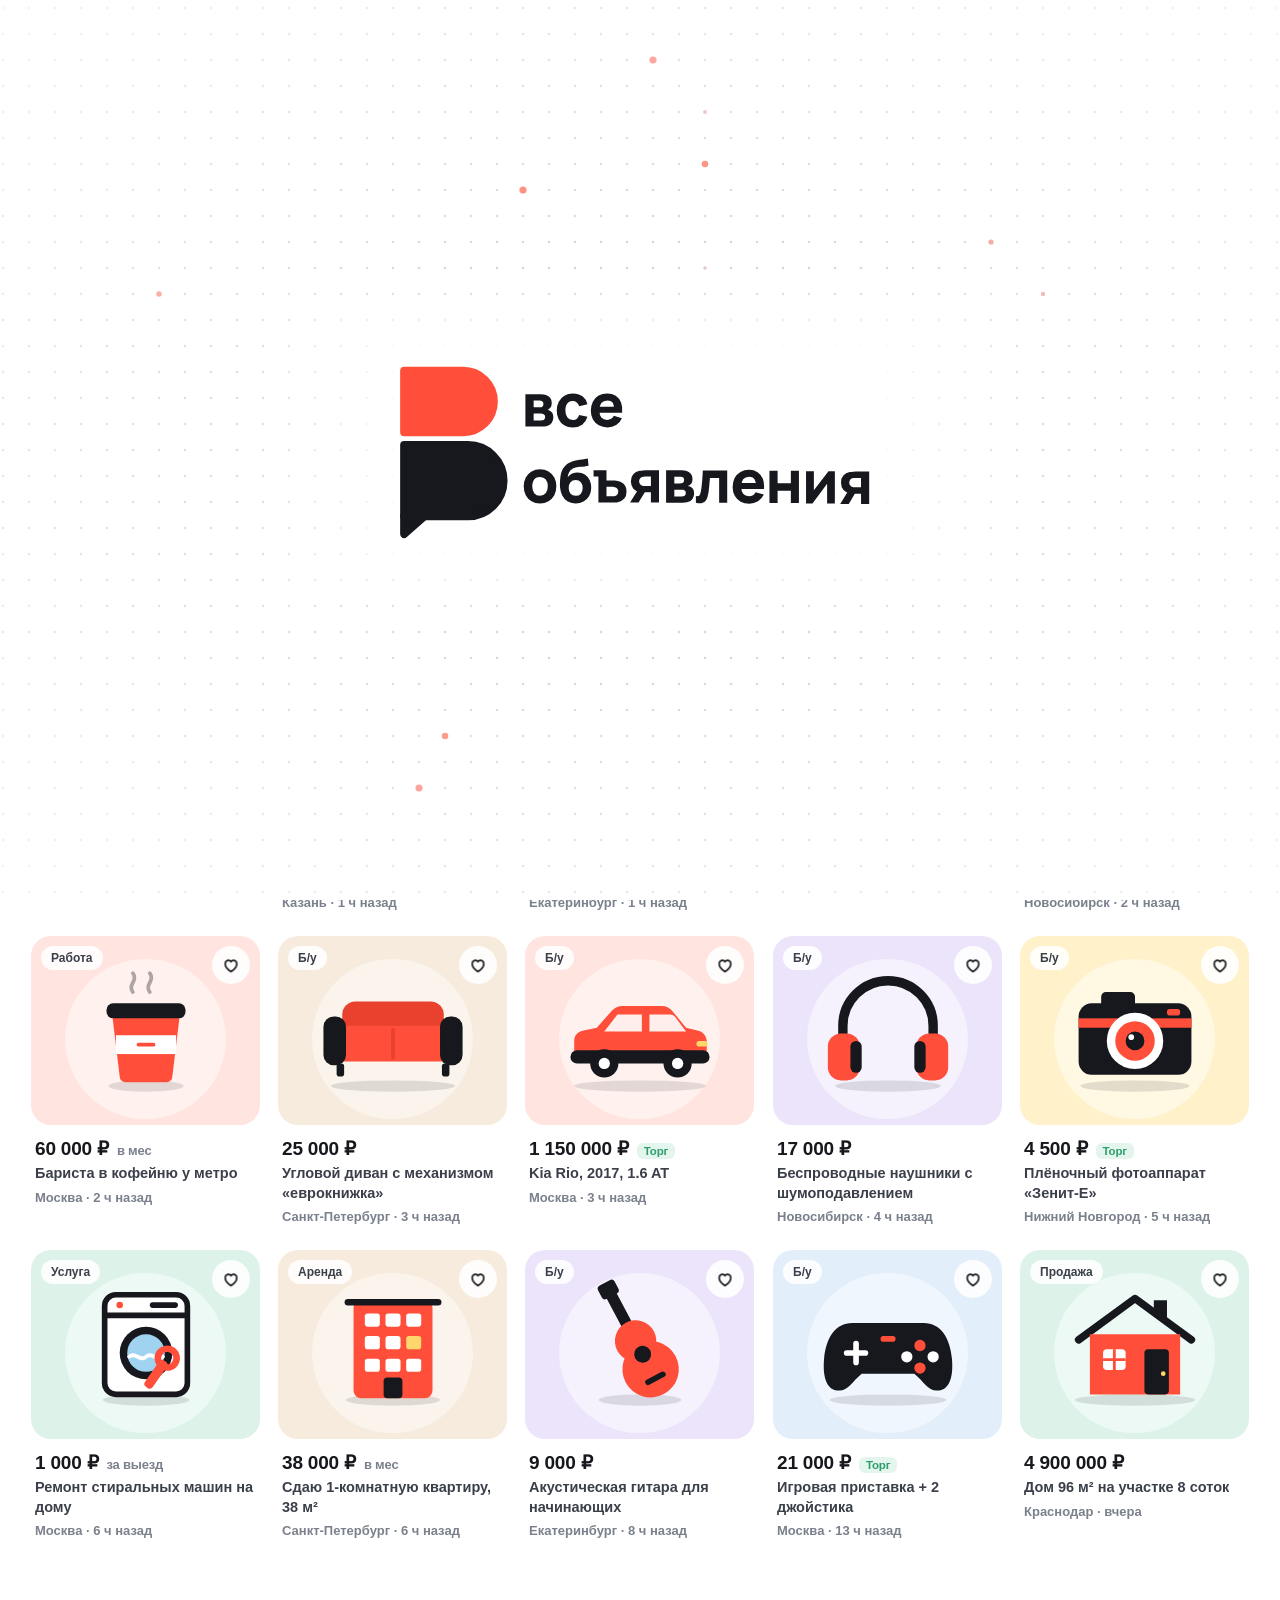
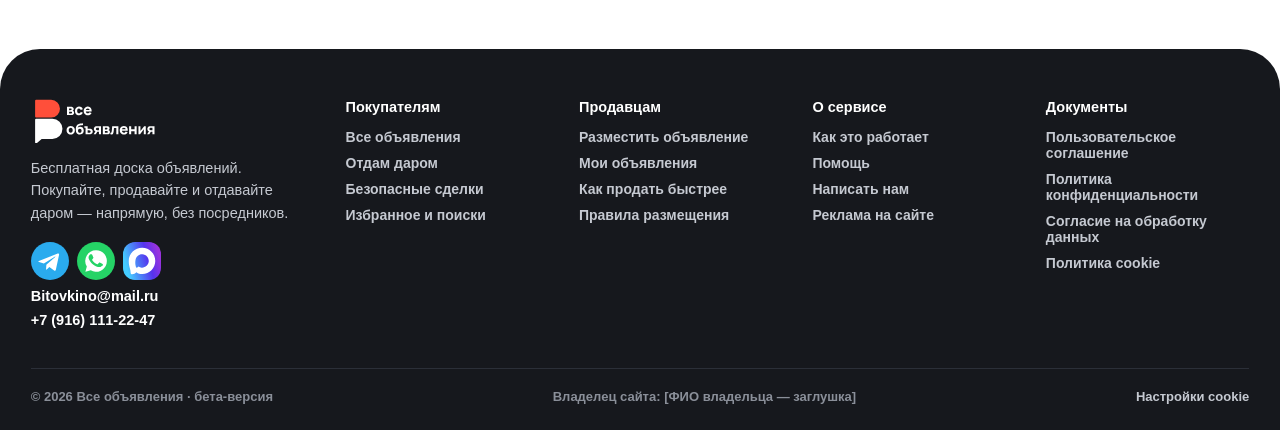
==== commit 0ca4d908: "Editor: counters, dates, contacts and names are not editable - Text without letters or short text wi" ====
--- a/site/index.html
+++ b/site/index.html
@@ -4349,7 +4349,13 @@
   /* ---------- текст сайта ---------- */
   // Правка любого текста: «было → стало». Пользовательские данные (объявления, имена, переписка) не трогаем.
   A.DENY = ".card, .msg, .chat__body, .chats__list, .crow, .adp__desc, .adp__title, .adp__price, .adp__specs, .seller, .rev, .revs, .note-i, .pop__item, .row-ad, .mini-row, .ticket, .saved, .me, .cab__me, .adm, .ed-ui, .toast, .gal, .crumbs span, .signin__wall, .inbox__code, script, style, textarea, input, select, option, [data-noedit], .suggest__recent, .region .txt, #profPrev, .deal-bar, .lbx, .chat__h, .chat__quick, .cab-kpi b, .wiz__prev, .review__card, .review__l dd, .city ul, .sg-list, .vo-cookie__body small";
+  // Счётчики, даты, цены, контакты и имена считает сам сайт — их править нельзя
+  A.DENY += ", .badge, .dot-n, time, .msg__t, .count, #feedSub, .feed-sub, .gal__count, .adp__stats, .row-ad__st, .cab-kpi, .kpi, .sec-row small, .quality__h, .otp, .tabs small, [role=tab] small, .chips small, .seg small, .wiz-steps i, .cab__hi h1, .cab__hi .muted, .cab__nav em, .pub, .foot__mail, #footOwner, #year, #fabList a, .way small, .pop--me__head, .inbox, .pricehint b, .rate, .stars, .ed-dock";
+  // «Живой» текст: без букв (9+, 3, 1 / 4) или короткий с цифрами (21 объявление, 5 мин назад)
+  A.dynamic = t => { t = String(t).replace(/\s+/g, " ").trim(); return !/\p{L}{2}/u.test(t) || (/\d/.test(t) && t.length < 40); };
   let TEXT = store.get("vo_site_text", {});
+  // если раньше успели «поправить» счётчик — убираем такую правку
+  { let bad = false; Object.keys(TEXT).forEach(k => { if (A.dynamic(k)) { delete TEXT[k]; bad = true; } }); if (bad) store.set("vo_site_text", TEXT); }
   A.texts = () => TEXT;
   const norm = s => s.replace(/\s+/g, " ").trim();
   A.normText = norm;
@@ -4359,7 +4365,7 @@
     for (let n; (n = w.nextNode());) {
       if (n.__o != null && n.nodeValue !== n.__v) n.__o = null;   // текст сменил сам сайт — это новый оригинал
       const o = n.__o != null ? n.__o : n.nodeValue, k = norm(o);
-      if (!k) continue;
+      if (!k || A.dynamic(k)) continue;
       const v = TEXT[k];
       if (v != null) {
         if (n.__o == null) n.__o = o;
@@ -4370,7 +4376,7 @@
     }
   }
   A.applyText = applyText;
-  A.setText = (orig, val) => { orig = norm(orig); if (val == null || norm(val) === orig) delete TEXT[orig]; else TEXT[orig] = val; store.set("vo_site_text", TEXT); applyText(document.body); };
+  A.setText = (orig, val) => { orig = norm(orig); if (A.dynamic(orig)) return; if (val == null || norm(val) === orig) delete TEXT[orig]; else TEXT[orig] = val; store.set("vo_site_text", TEXT); applyText(document.body); };
   A.setTexts = map => { TEXT = map; store.set("vo_site_text", TEXT); applyText(document.body); };
   let pend = new Set(), raf = 0;
   const mo = new MutationObserver(ms => {
@@ -6867,9 +6873,10 @@
 
   const textNodes = (el, deep) => {
     const out = [];
-    if (!deep) el.childNodes.forEach(n => { if (n.nodeType === 3 && A.normText(n.nodeValue)) out.push(n); });
+    const okText = n => { const t = A.normText(n.__o != null ? n.__o : n.nodeValue); return t && !A.dynamic(t); };
+    if (!deep) el.childNodes.forEach(n => { if (n.nodeType === 3 && okText(n)) out.push(n); });
     if (out.length) return out;
-    const w = document.createTreeWalker(el, NodeFilter.SHOW_TEXT, { acceptNode: n => { const p = n.parentElement; return !A.normText(n.nodeValue) || !p || p.closest(A.DENY) || p.closest(".ed-ui") ? NodeFilter.FILTER_REJECT : NodeFilter.FILTER_ACCEPT; } });
+    const w = document.createTreeWalker(el, NodeFilter.SHOW_TEXT, { acceptNode: n => { const p = n.parentElement; return !okText(n) || !p || p.closest(A.DENY) || p.closest(".ed-ui") ? NodeFilter.FILTER_REJECT : NodeFilter.FILTER_ACCEPT; } });
     for (let n; (n = w.nextNode()) && out.length < 8;) out.push(n);
     return out;
   };
@@ -6877,6 +6884,9 @@
     if (!el || el.closest(".ed-ui")) return null;
     const own = el.closest(A.DENY); if (own) return { deny: own };
     // поднимаемся до элемента, у которого есть свой текст
+    // своё число или счётчик (9+, 21 объявление, 5 мин назад) — не редактируется
+    const mine = [...el.childNodes].filter(n => n.nodeType === 3 && A.normText(n.nodeValue));
+    if (mine.length && mine.every(n => A.dynamic(n.nodeValue))) return { deny: el, auto: true };
     let x = el;
     for (let i = 0; x && i < 4; i++, x = x.parentElement) { if (x === document.body) break; if (textNodes(x).length) return { el: x }; }
     const d = textNodes(el, true); return d.length ? { el } : null;
@@ -6894,7 +6904,7 @@
     const el = t.el || t.deny, r = el.getBoundingClientRect();
     Object.assign(hl.style, { top: r.top - 4 + "px", left: r.left - 4 + "px", width: r.width + 8 + "px", height: r.height + 8 + "px" });
     hl.classList.toggle("deny", !!t.deny); hl.hidden = false;
-    hl.querySelector("span").textContent = t.deny ? "Данные пользователей — правятся в разделе «Управление»" : "Нажмите, чтобы изменить";
+    hl.querySelector("span").textContent = t.auto ? "Число считает сайт — его нельзя изменить" : t.deny ? "Это меняется само (данные, счётчики, контакты) — не редактируется здесь" : "Нажмите, чтобы изменить";
   }
   function openPop(el) {
     closePop();
@@ -6955,7 +6965,8 @@
     e.preventDefault(); e.stopPropagation();
     if (pop) { pop._cancel(); return; }
     const t = target(e.target); if (!t) return;
-    if (t.deny) return VO.toast("Это данные пользователей. Их меняют в админке: «Объявления» или «Пользователи»", 3500);
+    if (t.auto) return VO.toast("Это число считает сам сайт (уведомления, избранное, количество, время) — вручную его менять нельзя", 3500);
+    if (t.deny) return VO.toast("Это меняется само: данные пользователей, счётчики или контакты. Объявления и людей правят в «Управлении», контакты — в разделе «Контакты»", 4500);
     hl.hidden = true; openPop(t.el);
   }, true);
   // в режиме правки формы не отправляются и ссылки не открываются
@@ -7884,7 +7895,7 @@
   const scan = sel => {
     const root = $(sel); if (!root) return [];
     const seen = new Map(), w = document.createTreeWalker(root, NodeFilter.SHOW_TEXT, { acceptNode: n => { const p = n.parentElement; return !p || p.closest(A.DENY) ? NodeFilter.FILTER_REJECT : NodeFilter.FILTER_ACCEPT; } });
-    for (let n; (n = w.nextNode());) { const k = A.normText(n.__o != null ? n.__o : n.nodeValue); if (k && /\p{L}{2}/u.test(k) && !seen.has(k)) seen.set(k, 1); }
+    for (let n; (n = w.nextNode());) { const k = A.normText(n.__o != null ? n.__o : n.nodeValue); if (k && !A.dynamic(k) && !seen.has(k)) seen.set(k, 1); }
     return [...seen.keys()];
   };
   SEC.texts = { group: "site", name: "Тексты", perm: "site", render() {
